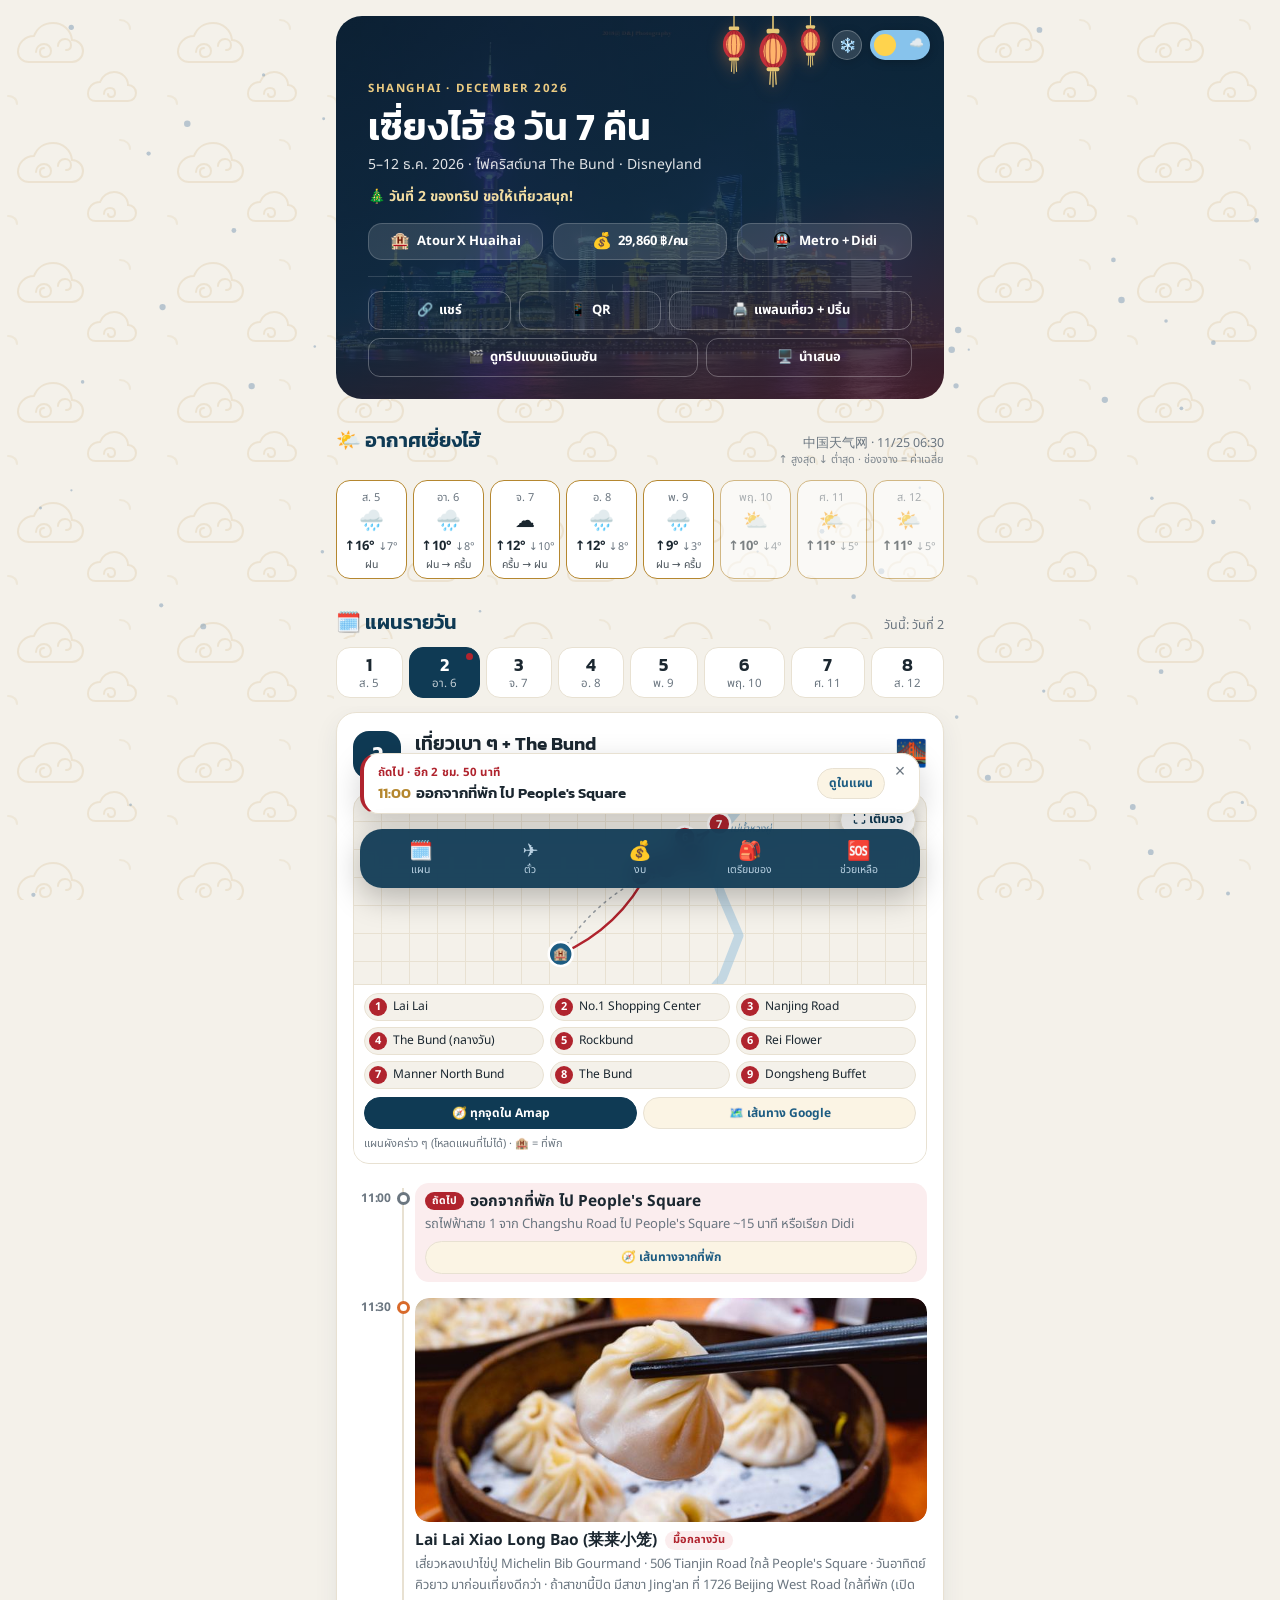
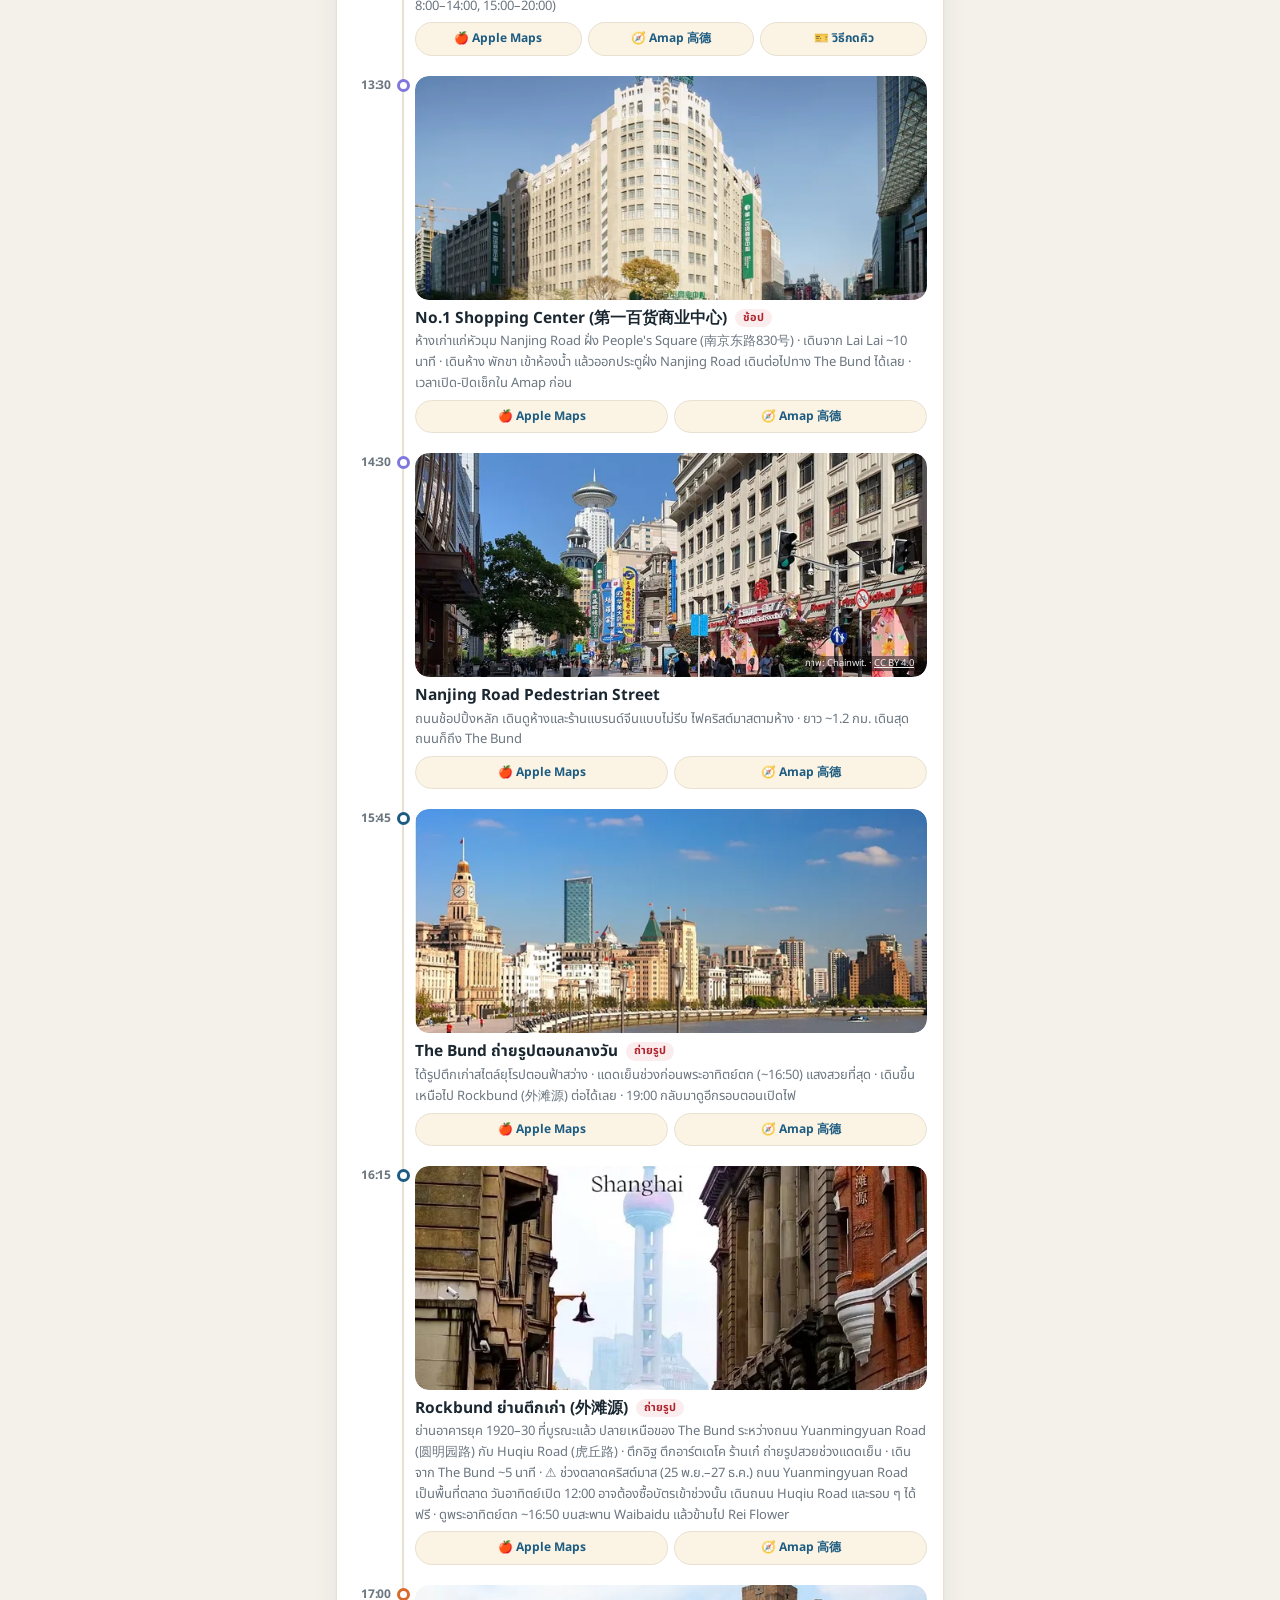
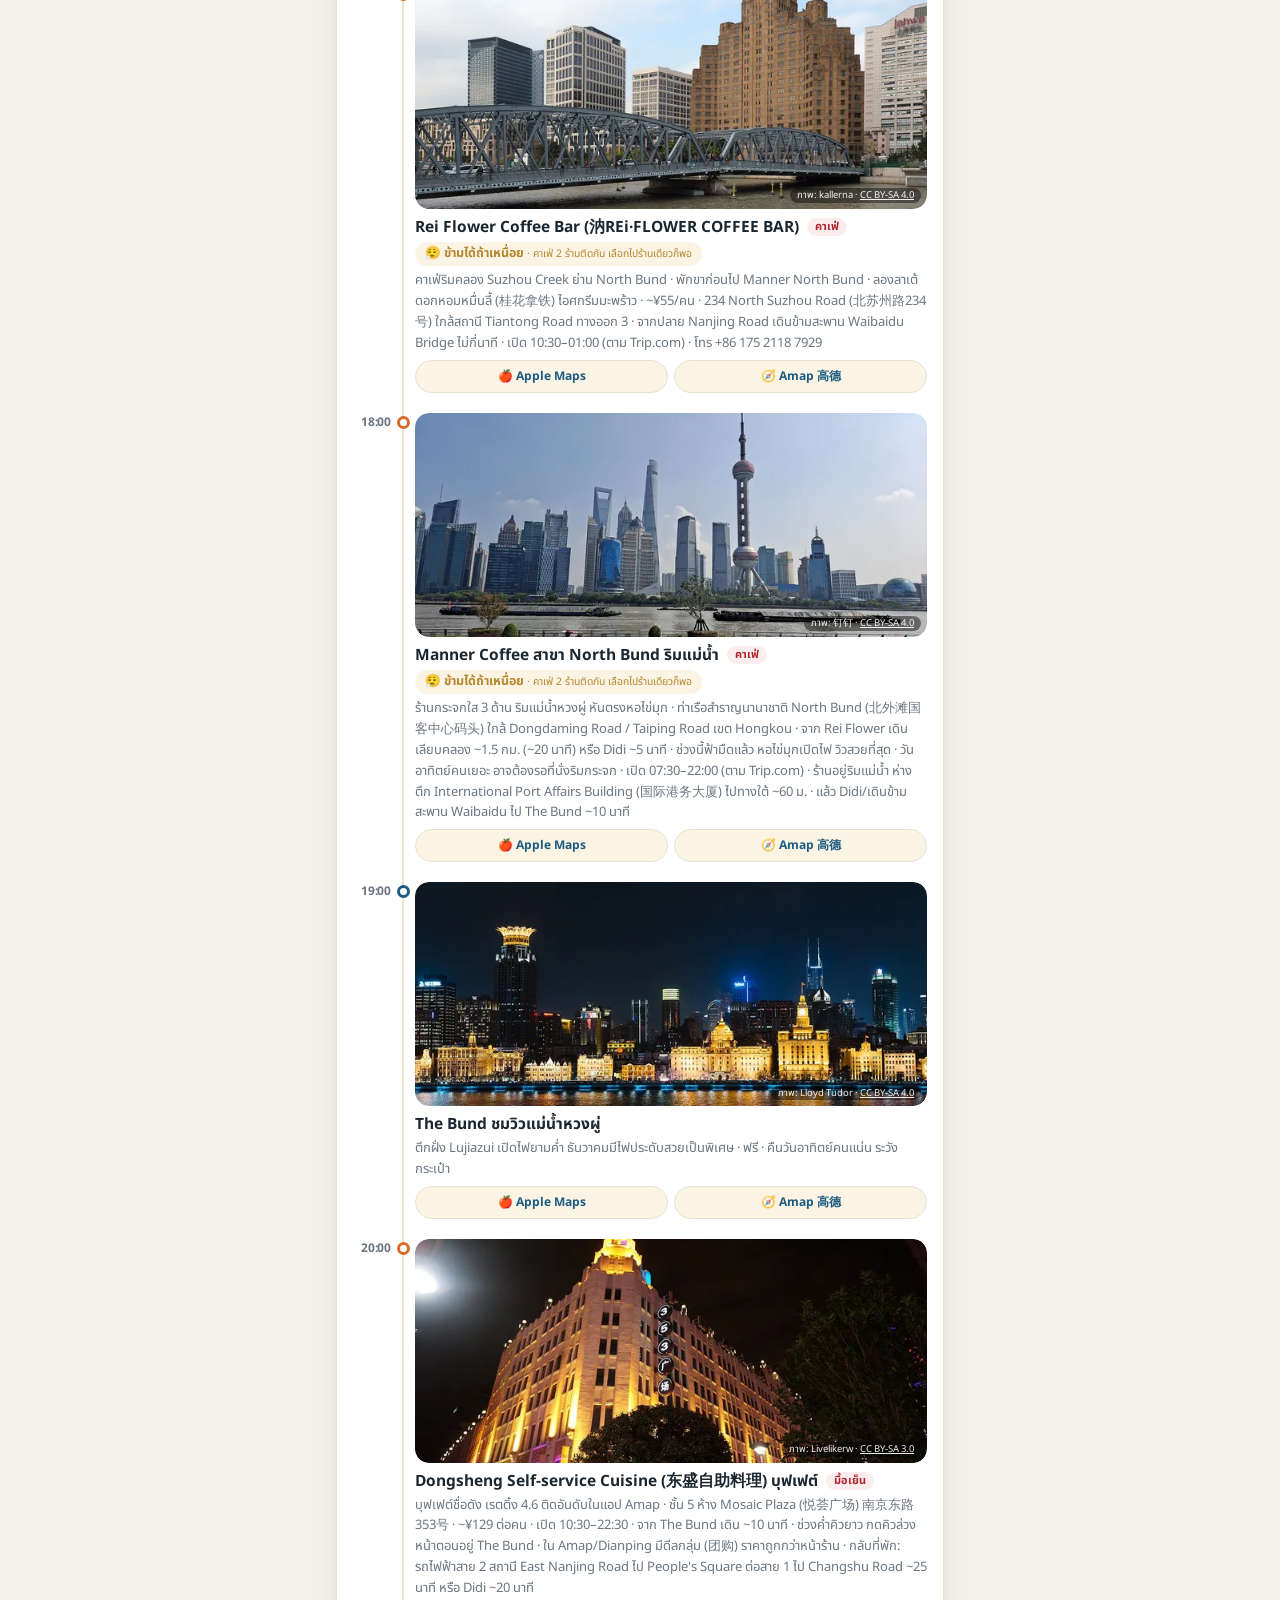
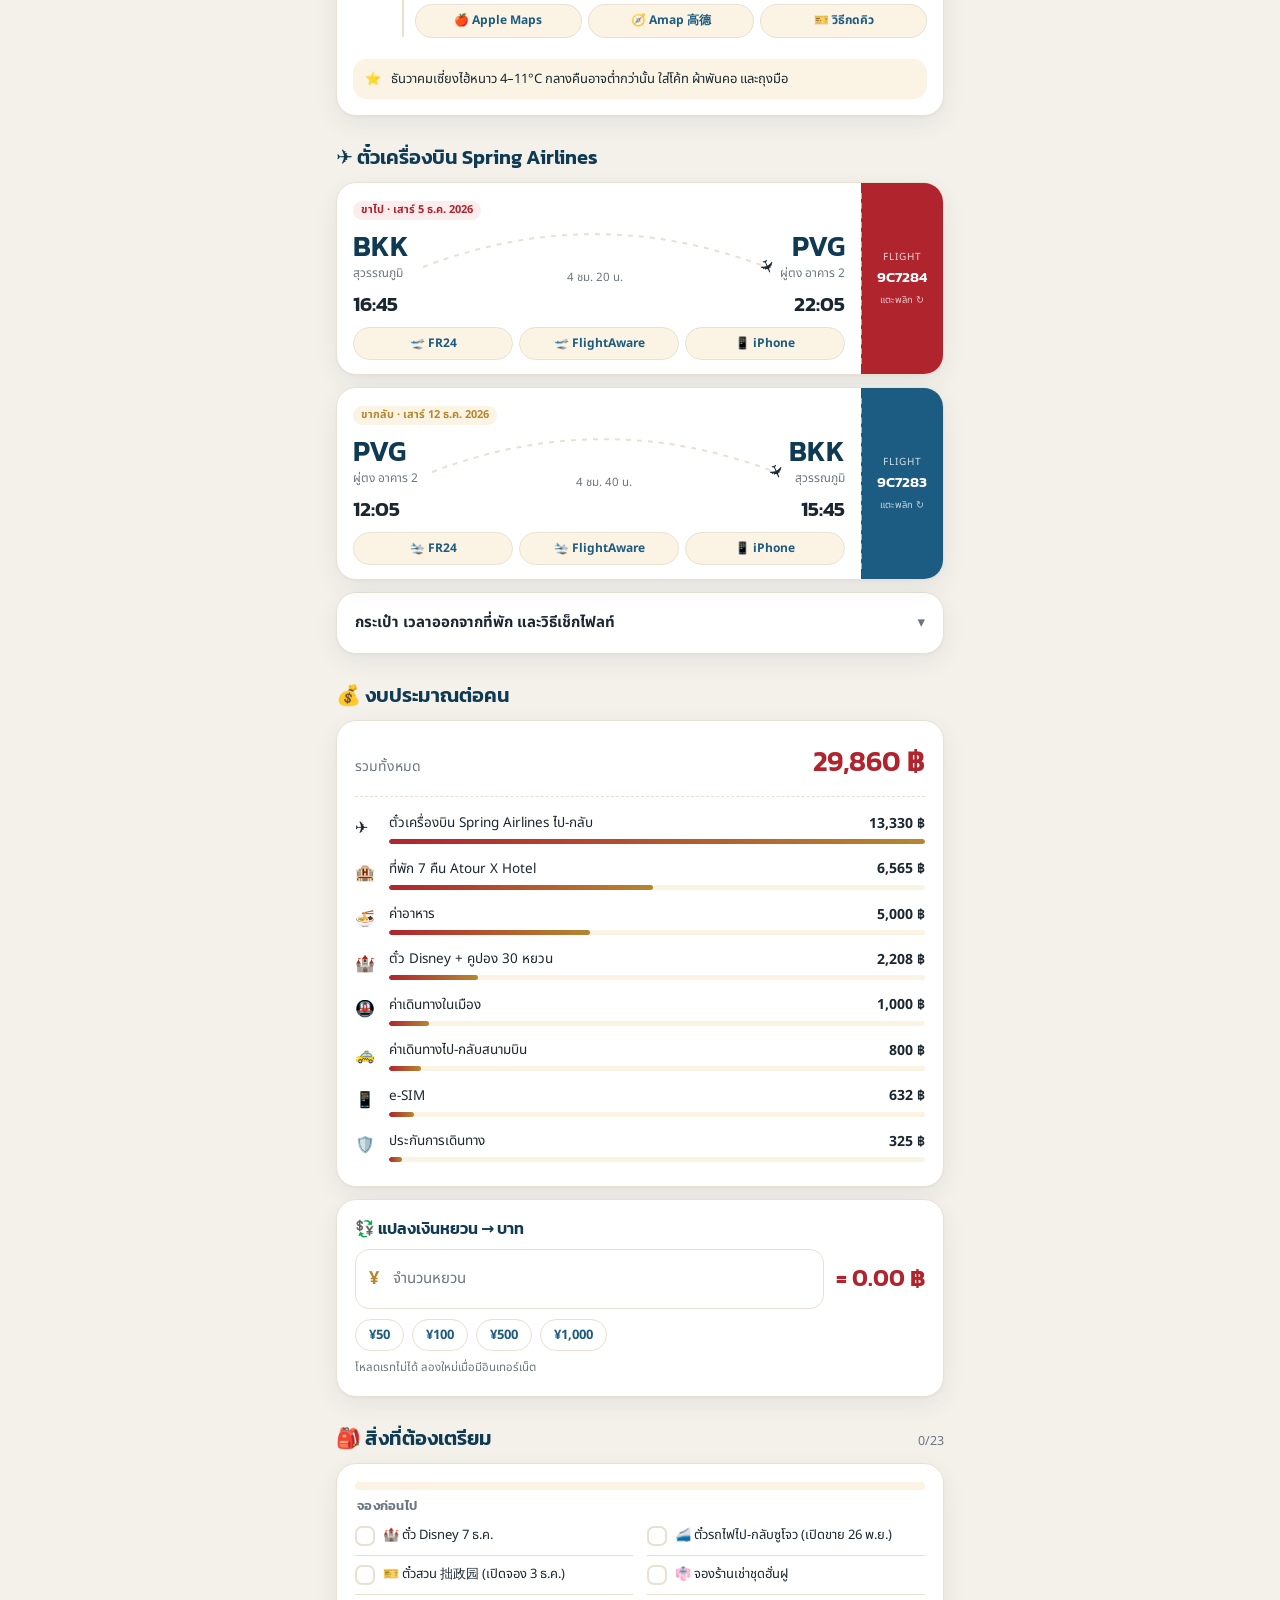
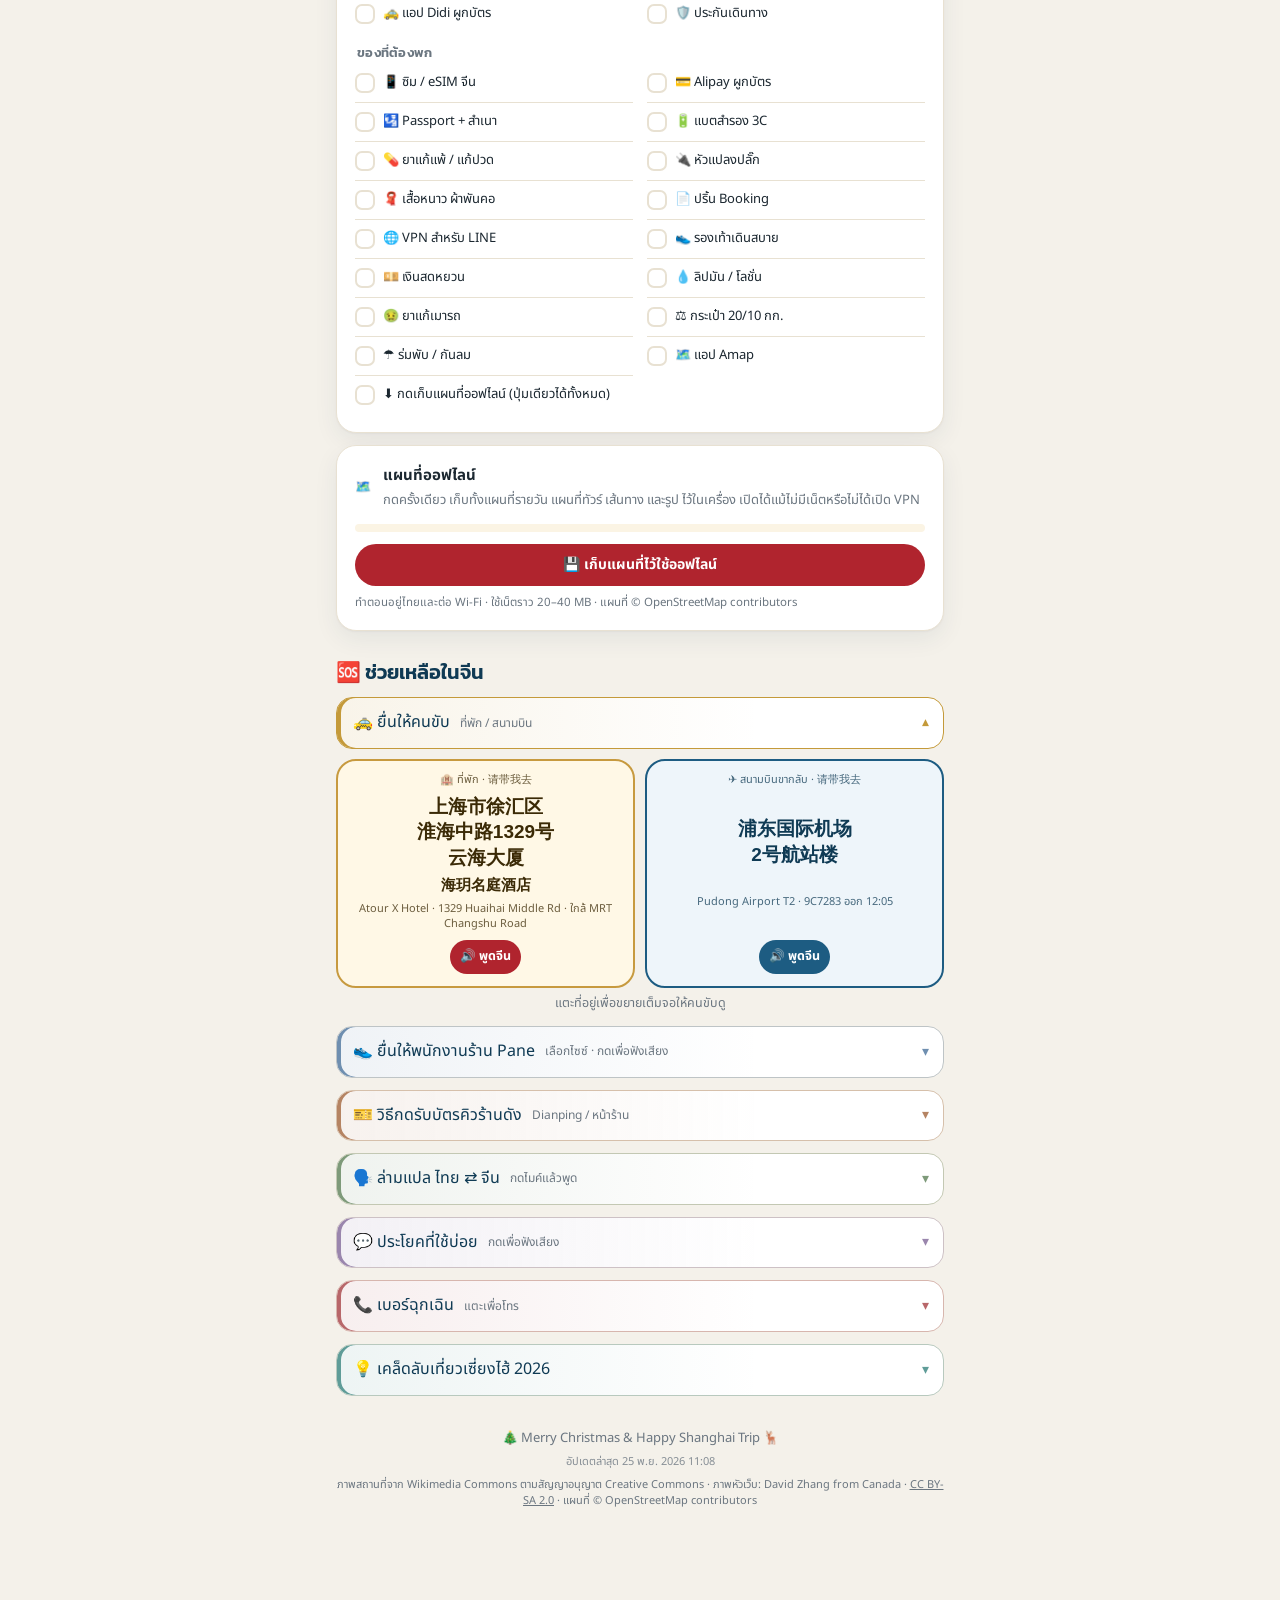
==== index.html @ 50feb4d7 "Evening 'Tomorrow' card: leave time, weather + what to wear, what to bring (also the night before th" ====
<!DOCTYPE html>
<html lang="th">
<head>
<meta charset="UTF-8">
<meta name="viewport" content="width=device-width, initial-scale=1.0, viewport-fit=cover">
<meta name="mobile-web-app-capable" content="yes">
<meta name="apple-mobile-web-app-capable" content="yes">
<meta name="apple-mobile-web-app-title" content="เซี่ยงไฮ้ 2026">
<meta name="apple-mobile-web-app-status-bar-style" content="black-translucent">
<meta name="theme-color" content="#0F3A54">
<link rel="manifest" href="manifest.json">
<link rel="apple-touch-icon" sizes="180x180" href="icon-180.png">
<link rel="icon" href="favicon.ico" sizes="48x48">
<link rel="icon" href="icon.svg" type="image/svg+xml">
<link rel="icon" href="favicon-32.png" type="image/png" sizes="32x32">
<meta name="build" content="20261125110813">
<link rel="preload" href="fonts/noto-sans-thai-thai-400-normal.woff2" as="font" type="font/woff2" crossorigin>
<link rel="stylesheet" href="vendor/leaflet/leaflet.css" media="print" onload="this.media='all'">
<link rel="preload" href="fonts/kanit-thai-600-normal.woff2" as="font" type="font/woff2" crossorigin>
<title>แผนเที่ยวเซี่ยงไฮ้ 8 วัน 7 คืน ธันวาคม 2026</title>
<script>try{var t=localStorage.getItem('hkTripTheme');if(t==='dark'||(!t&&matchMedia('(prefers-color-scheme: dark)').matches))document.documentElement.setAttribute('data-theme','dark')}catch(e){}</script>
<script>if(navigator.standalone)document.documentElement.classList.add('ios-app')</script>
<style>
  @font-face { font-family: 'Noto Sans Thai'; font-style: normal; font-weight: 400; font-display: swap; src: url(fonts/noto-sans-thai-thai-400-normal.woff2) format('woff2'); unicode-range: U+02D7,U+0303,U+0331,U+0E01-0E5B,U+200C-200D,U+25CC; }
  @font-face { font-family: 'Noto Sans Thai'; font-style: normal; font-weight: 400; font-display: swap; src: url(fonts/noto-sans-thai-latin-400-normal.woff2) format('woff2'); unicode-range: U+0000-00FF,U+0131,U+0152-0153,U+02BB-02BC,U+02C6,U+02DA,U+02DC,U+0304,U+0308,U+0329,U+2000-206F,U+20AC,U+2122,U+2191,U+2193,U+2212,U+2215,U+FEFF,U+FFFD; }
  @font-face { font-family: 'Noto Sans Thai'; font-style: normal; font-weight: 700; font-display: swap; src: url(fonts/noto-sans-thai-thai-700-normal.woff2) format('woff2'); unicode-range: U+02D7,U+0303,U+0331,U+0E01-0E5B,U+200C-200D,U+25CC; }
  @font-face { font-family: 'Noto Sans Thai'; font-style: normal; font-weight: 700; font-display: swap; src: url(fonts/noto-sans-thai-latin-700-normal.woff2) format('woff2'); unicode-range: U+0000-00FF,U+0131,U+0152-0153,U+02BB-02BC,U+02C6,U+02DA,U+02DC,U+0304,U+0308,U+0329,U+2000-206F,U+20AC,U+2122,U+2191,U+2193,U+2212,U+2215,U+FEFF,U+FFFD; }
  @font-face { font-family: 'Kanit'; font-style: normal; font-weight: 600; font-display: swap; src: url(fonts/kanit-thai-600-normal.woff2) format('woff2'); unicode-range: U+02D7,U+0303,U+0331,U+0E01-0E5B,U+200C-200D,U+25CC; }
  @font-face { font-family: 'Kanit'; font-style: normal; font-weight: 600; font-display: swap; src: url(fonts/kanit-latin-600-normal.woff2) format('woff2'); unicode-range: U+0000-00FF,U+0131,U+0152-0153,U+02BB-02BC,U+02C6,U+02DA,U+02DC,U+0304,U+0308,U+0329,U+2000-206F,U+20AC,U+2122,U+2191,U+2193,U+2212,U+2215,U+FEFF,U+FFFD; }

  :root {
    --navy: #0F3A54; --navy-2: #1D5C82; --red: #B0242E; --red-soft: #FBEDEE; --gold: #B5872F; --gold-soft: #FBF4E4;
    --bg: #F4F1EA; --card: #FFFFFF; --ink: #1B2730; --muted: #6B7680; --line: #E8E1D2;
    --head: 'Kanit', 'Noto Sans Thai', system-ui, sans-serif;
    --body: 'Noto Sans Thai', system-ui, -apple-system, 'Segoe UI', sans-serif;
    --r: 20px;
    --shadow: 0 1px 2px rgba(0,0,0,.04), 0 8px 24px rgba(15,58,84,.07);
  }
  :root[data-theme="dark"] {
    --navy: #A9CFE8; --navy-2: #8EC0E2; --red: #E26871; --red-soft: #2C1719; --gold: #E1B866; --gold-soft: #262013;
    --bg: #0D1013; --card: #161A1F; --ink: #ECEDEE; --muted: #9AA3AB; --line: #283039;
    --shadow: 0 1px 2px rgba(0,0,0,.4);
  }
  * { box-sizing: border-box; }
  html { scroll-behavior: smooth; scroll-padding-top: 12px; }
  body { margin: 0; background: var(--bg); color: var(--ink); font-family: var(--body); font-size: 15px; line-height: 1.6; -webkit-text-size-adjust: 100%; }
  h1, h2, h3 { font-family: var(--head); font-weight: 600; margin: 0; line-height: 1.3; }
  a { color: inherit; }
  .wrap { max-width: 640px; margin: 0 auto; padding: 12px 16px calc(110px + env(safe-area-inset-bottom)); }
  .card { background: var(--card); border: 1px solid var(--line); border-radius: var(--r); padding: 18px; box-shadow: var(--shadow); }
  .card + .card { margin-top: 12px; }
  .sec { margin-top: 28px; }
  .sec-h { display: flex; align-items: baseline; justify-content: space-between; gap: 10px; margin-bottom: 12px; }
  .sec-h h2 { font-size: 20px; color: var(--navy); white-space: nowrap; flex: none; }
  .sec-note { font-size: 12.5px; color: var(--muted); text-align: right; line-height: 1.4; min-width: 0; }
  .sec-note small { display: block; font-size: 11px; opacity: .85; }
  .tag { display: inline-block; vertical-align: 2px; font-family: var(--body); font-size: 11px; font-weight: 700; line-height: 1.5; padding: 1px 8px; border-radius: 999px; background: var(--red-soft); color: var(--red); margin-left: 4px; white-space: nowrap; }
  .tag.gold { background: var(--gold-soft); color: var(--gold); }
  .btn { font: inherit; font-weight: 700; font-size: 14px; border: none; border-radius: 999px; padding: 10px 18px; cursor: pointer; background: var(--red); color: #fff; }
  :root[data-theme="dark"] .btn { color: #1b0d0e; }
  .btn:active { transform: scale(.97); }
  .links { display: flex; gap: 6px; flex-wrap: wrap; margin-top: 6px; }
  .links a { font-size: 12px; font-weight: 700; text-decoration: none; color: var(--navy-2); background: var(--gold-soft); border: 1px solid var(--line); padding: 4px 10px; border-radius: 999px; }
  .links a:active { transform: scale(.96); }

  /* Hover frame on cards (red → gold, from the earlier glow-frame idea) */
  @media (hover: hover) {
    .card, .pass { transition: box-shadow .25s, border-color .25s; }
    .card:hover, .pass:hover { border-color: transparent; background: linear-gradient(var(--card), var(--card)) padding-box, linear-gradient(163deg, var(--red), var(--gold)) border-box; box-shadow: 0 0 0 1px transparent, 0 10px 30px rgba(176,36,46,.14); }
  }

  /* Background: auspicious clouds (xiangyun) pattern, drawn for this site */
  body::before { content: ""; position: fixed; inset: 0; z-index: 0; pointer-events: none; background: var(--gold); opacity: .13;
    -webkit-mask: url("data:image/svg+xml,%3Csvg%20xmlns%3D%22http%3A//www.w3.org/2000/svg%22%20width%3D%22160%22%20height%3D%22120%22%20viewBox%3D%220%200%20160%20120%22%20fill%3D%22none%22%20stroke%3D%22%23000%22%20stroke-width%3D%222%22%20stroke-linecap%3D%22round%22%3E%3Cg%20transform%3D%22translate%2814%2022%29%22%3E%3Cpath%20d%3D%22M4%2030c0-9%207-16%2016-16%203-8%2010-13%2019-13%2010%200%2018%207%2019%2017%206%200%2011%205%2011%2011s-5%2011-11%2011H15C9%2040%204%2036%204%2030z%22/%3E%3Cpath%20d%3D%22M22%2030c0-5%204-8%208-8s7%203%207%207-3%206-6%206-5-2-5-5%202-4%204-4%22/%3E%3Cpath%20d%3D%22M44%2024c0-4%203-7%207-7s6%203%206%206-2%205-5%205%22/%3E%3C/g%3E%3Cg%20transform%3D%22translate%2886%2072%29%22%3E%3Cpath%20d%3D%22M2%2022c0-7%205-12%2012-12%202-6%208-10%2014-10%208%200%2014%206%2014%2013%205%200%208%204%208%208s-3%208-8%208H10C5%2029%202%2026%202%2022z%22/%3E%3Cpath%20d%3D%22M18%2022c0-4%203-6%206-6s5%202%205%205-2%204-4%204-3-1-3-3%22/%3E%3C/g%3E%3Cpath%20d%3D%22M120%2020c6%200%2010%204%2010%209M8%2096c5%200%209%203%209%208%22%20opacity%3D%22.7%22/%3E%3C/svg%3E") 0 0 / 160px 120px repeat; mask: url("data:image/svg+xml,%3Csvg%20xmlns%3D%22http%3A//www.w3.org/2000/svg%22%20width%3D%22160%22%20height%3D%22120%22%20viewBox%3D%220%200%20160%20120%22%20fill%3D%22none%22%20stroke%3D%22%23000%22%20stroke-width%3D%222%22%20stroke-linecap%3D%22round%22%3E%3Cg%20transform%3D%22translate%2814%2022%29%22%3E%3Cpath%20d%3D%22M4%2030c0-9%207-16%2016-16%203-8%2010-13%2019-13%2010%200%2018%207%2019%2017%206%200%2011%205%2011%2011s-5%2011-11%2011H15C9%2040%204%2036%204%2030z%22/%3E%3Cpath%20d%3D%22M22%2030c0-5%204-8%208-8s7%203%207%207-3%206-6%206-5-2-5-5%202-4%204-4%22/%3E%3Cpath%20d%3D%22M44%2024c0-4%203-7%207-7s6%203%206%206-2%205-5%205%22/%3E%3C/g%3E%3Cg%20transform%3D%22translate%2886%2072%29%22%3E%3Cpath%20d%3D%22M2%2022c0-7%205-12%2012-12%202-6%208-10%2014-10%208%200%2014%206%2014%2013%205%200%208%204%208%208s-3%208-8%208H10C5%2029%202%2026%202%2022z%22/%3E%3Cpath%20d%3D%22M18%2022c0-4%203-6%206-6s5%202%205%205-2%204-4%204-3-1-3-3%22/%3E%3C/g%3E%3Cpath%20d%3D%22M120%2020c6%200%2010%204%2010%209M8%2096c5%200%209%203%209%208%22%20opacity%3D%22.7%22/%3E%3C/svg%3E") 0 0 / 160px 120px repeat; }
  :root[data-theme="dark"] body::before { opacity: .07; }

  /* Snow */
  #snow { position: fixed; inset: 0; width: 100%; height: 100%; pointer-events: none; z-index: 0; }
  .wrap { position: relative; z-index: 1; }
  .snow-btn { position: absolute; top: 14px; right: 82px; z-index: 30; width: 30px; height: 30px; border-radius: 50%; border: 1px solid rgba(255,255,255,.25); background: rgba(255,255,255,.14); font-size: 14px; line-height: 1; cursor: pointer; box-shadow: 0 2px 10px rgba(0,0,0,.15); padding: 0; transition: opacity .2s; }
  .snow-btn[aria-pressed="false"] { opacity: .5; filter: grayscale(1); }

  /* Theme switch */
  .theme-toggle-btn { position: absolute; top: 14px; right: 14px; z-index: 30; width: 60px; height: 30px; border-radius: 40px; border: none; padding: 0; overflow: hidden; cursor: pointer; background: #87c3ec; box-shadow: 0 2px 10px rgba(0,0,0,.2); transition: background .4s; }
  .theme-toggle-btn .tt-knob { position: absolute; top: 4px; left: 4px; width: 22px; height: 22px; border-radius: 50%; background: #ffd34d; transition: all .4s cubic-bezier(.5,1.6,.4,1); }
  .theme-toggle-btn .tt-cloud { position: absolute; right: 6px; top: 7px; font-size: 12px; line-height: 1; transition: opacity .3s; }
  .theme-toggle-btn .tt-stars { position: absolute; left: 8px; top: 6px; font-size: 8px; color: #fff; letter-spacing: 3px; line-height: 1; opacity: 0; transition: opacity .3s; }
  .theme-toggle-btn.on { background: #1b2440; }
  .theme-toggle-btn.on .tt-knob { left: 34px; background: #e8e8f0; box-shadow: inset -5px -3px 0 #c8c8d6; }
  .theme-toggle-btn.on .tt-cloud { opacity: 0; }
  .theme-toggle-btn.on .tt-stars { opacity: 1; }

  /* Hero */
  .hero { position: relative; overflow: hidden; color: #fff; border-radius: 26px; padding: 30px 20px 18px; margin-top: 4px;
    background: linear-gradient(165deg, rgba(10,38,58,.78) 0%, rgba(12,44,66,.86) 55%, rgba(110,24,32,.9) 130%), url(img/hd/hero-1920.webp) center 72% / cover; }
  @media (max-width: 700px) { .hero { background-image: linear-gradient(165deg, rgba(10,38,58,.78) 0%, rgba(12,44,66,.86) 55%, rgba(110,24,32,.9) 130%), url(img/hd/hero-960.webp); } }
  .hero .eyebrow { font-size: 11.5px; letter-spacing: 1.6px; color: #EBCB82; font-weight: 700; }
  .hero h1 { font-size: 31px; margin: 4px 0 2px; }
  .hero .sub { margin: 0; opacity: .88; font-size: 14px; }
  /* Flip-board countdown */
  .cd { display: grid; grid-template-columns: repeat(4, 1fr); gap: 8px; margin-top: 18px; }
  .cd .unit { text-align: center; }
  .cd .digits { display: flex; gap: 3px; justify-content: center; }
  .cd .unit > span { display: block; font-size: 11px; opacity: .78; margin-top: 5px; }
  .fc { position: relative; width: 30px; height: 44px; perspective: 220px; font-family: var(--head); font-weight: 600; font-size: 28px; line-height: 44px; text-align: center; color: #fff; font-variant-numeric: tabular-nums; border-radius: 7px; box-shadow: 0 3px 8px rgba(0,0,0,.28); }
  .fc i { position: absolute; inset: 0; font-style: normal; border-radius: 7px; backface-visibility: hidden; -webkit-backface-visibility: hidden; transform-origin: 50% 50%; }
  .fc .t, .fc .ft { clip-path: inset(0 0 50% 0); background: linear-gradient(#35566F, #2C4B62); }
  .fc .b, .fc .fb { clip-path: inset(50% 0 0 0); background: linear-gradient(#26435A, #213C51); }
  .fc .ft, .fc .fb { visibility: hidden; will-change: transform, filter; }
  .fc.go .ft { visibility: visible; animation: fcTop .3s cubic-bezier(.55,.05,.75,.3) forwards; }
  .fc.go .fb { visibility: visible; animation: fcBot .34s cubic-bezier(.2,.75,.3,1.04) .28s both; }
  .fc::after { content: ""; position: absolute; left: 0; right: 0; top: 50%; height: 1px; background: rgba(0,0,0,.4); z-index: 3; }
  .fc .ft { z-index: 2; }
  .fc .fb { z-index: 2; }
  @keyframes fcTop { from { transform: rotateX(0); filter: brightness(1); } to { transform: rotateX(-90deg); filter: brightness(.6); } }
  @keyframes fcBot { from { transform: rotateX(90deg); filter: brightness(1.35); } to { transform: rotateX(0); filter: brightness(1); } }
  @media (min-width: 400px) { .fc { width: 34px; height: 48px; line-height: 48px; font-size: 30px; } }
  .cd-msg { margin: 10px 0 0; font-size: 14px; font-weight: 700; color: #F3DDA2; min-height: 0; }
  .cd-msg:empty { display: none; }
  .chips { display: flex; gap: 6px; flex-wrap: wrap; margin-top: 14px; }
  .chip { font-size: 12.5px; background: rgba(255,255,255,.12); border: 1px solid rgba(255,255,255,.18); padding: 4px 11px; border-radius: 999px; }
  .hero-actions { display: grid; grid-template-columns: repeat(3, 1fr); gap: 8px; margin-top: 16px; padding-top: 14px; border-top: 1px solid rgba(255,255,255,.14); }
  .hbtn { font: inherit; font-size: 13px; font-weight: 700; color: #fff; background: transparent; border: 1px solid rgba(255,255,255,.28); border-radius: 12px; padding: 8px 4px; cursor: pointer; display: flex; gap: 6px; align-items: center; justify-content: center; }
  .hbtn:active { background: rgba(255,255,255,.15); }

  /* Weather */
  .wx { display: grid; grid-auto-flow: column; grid-auto-columns: minmax(64px, 1fr); gap: 6px; overflow-x: auto; scrollbar-width: none; padding-bottom: 2px; }
  .wx::-webkit-scrollbar { display: none; }
  .wx > div { background: var(--card); border: 1px solid var(--line); border-radius: 14px; text-align: center; padding: 8px 2px 6px; }
  .wx .d { font-size: 11px; color: var(--muted); }
  .wx .i { font-size: 20px; line-height: 1.5; }
  .wx .t { font-size: 13px; font-weight: 700; }
  .wx .t small { color: var(--muted); font-weight: 400; }
  .wx > div.trip { border-color: var(--gold); }

  /* Day tabs + timeline */
  .dtabs { position: sticky; top: 0; z-index: 15; display: flex; gap: 6px; overflow-x: auto; scrollbar-width: none; padding: 8px 2px; margin: -8px -2px 6px; background: var(--bg); }
  .dtabs::-webkit-scrollbar { display: none; }
  .dtab { flex: 1 0 auto; min-width: 54px; font: inherit; font-size: 11.5px; line-height: 1.25; color: var(--muted); background: var(--card); border: 1px solid var(--line); border-radius: 14px; padding: 6px 8px; cursor: pointer; position: relative; }
  .dtab b { display: block; font-family: var(--head); font-weight: 600; font-size: 18px; color: var(--ink); }
  .dtab.active { background: var(--navy); border-color: var(--navy); color: rgba(255,255,255,.75); }
  .dtab.active b { color: #fff; }
  :root[data-theme="dark"] .dtab.active { background: #1D5C82; border-color: #1D5C82; }
  .dtab.today::after { content: ""; position: absolute; top: 5px; right: 6px; width: 7px; height: 7px; border-radius: 50%; background: var(--red); }
  .days { padding: 18px 16px 16px; }
  .day { display: none; }
  .day.active { display: block; animation: fadeUp .25s ease; }
  @keyframes fadeUp { from { opacity: 0; transform: translateY(6px); } to { opacity: 1; transform: none; } }
  .dayhead { display: flex; gap: 14px; align-items: center; }
  .dayhead .num { width: 48px; height: 48px; flex: none; border-radius: 16px; background: var(--navy); color: #fff; display: grid; place-items: center; font-family: var(--head); font-size: 22px; font-weight: 600; }
  :root[data-theme="dark"] .dayhead .num { background: #1D5C82; }
  .dh-txt { flex: 1; min-width: 0; }
  .dh-txt h3 { font-size: 19px; }
  .dh-txt p { margin: 0; font-size: 13px; color: var(--muted); }
  .dicon { font-size: 26px; }
  .tl { list-style: none; margin: 14px 0 0; padding: 0; position: relative; }
  .tl::before { content: ""; position: absolute; left: 49px; top: 10px; bottom: 10px; width: 2px; background: var(--line); }
  .ev { display: grid; grid-template-columns: 38px 16px minmax(0, 1fr); gap: 4px; padding: 9px 0; }
  .ev time { font-size: 12px; letter-spacing: -.2px; font-weight: 700; color: var(--muted); text-align: right; padding-top: 2px; font-variant-numeric: tabular-nums; }
  .ev .dot { width: 13px; height: 13px; border-radius: 50%; background: var(--card); border: 3px solid var(--dot); margin: 5px auto 0; position: relative; z-index: 1; }
  .evb h3 { font-family: var(--body); font-size: 15.5px; font-weight: 700; line-height: 1.4; }
  .evb p { margin: 2px 0 0; font-size: 13px; color: var(--muted); }
  .evb p a { color: var(--navy-2); font-weight: 700; }
  .thumb { width: 100%; aspect-ratio: 16 / 7; object-fit: cover; border-radius: 14px; display: block; margin: 2px 0 8px; background: var(--line); cursor: zoom-in; }
  .ph { margin: 2px 0 8px; position: relative; }
  .ph .thumb { margin: 0; }
  .credit { position: absolute; right: 6px; bottom: 6px; font-size: 9.5px; line-height: 1.3; color: rgba(255,255,255,.92); background: rgba(0,0,0,.45); padding: 1px 7px; border-radius: 999px; max-width: calc(100% - 12px); white-space: nowrap; overflow: hidden; text-overflow: ellipsis; }
  .credit a { color: inherit; }
  .foot small { display: block; font-size: 11px; margin-top: 6px; line-height: 1.5; }
  .foot small a { color: inherit; }
  .ev.next .evb { background: var(--red-soft); border-radius: 14px; padding: 8px 10px; margin: -4px 0; }
  .ev.next h3::before { content: "ถัดไป"; font-size: 10.5px; font-weight: 700; color: #fff; background: var(--red); border-radius: 999px; padding: 1px 7px; margin-right: 6px; vertical-align: 2px; }
  :root[data-theme="dark"] .ev.next h3::before { color: #1b0d0e; }
  .ev.past { opacity: .55; }
  .note { display: flex; gap: 10px; background: var(--gold-soft); border-radius: 14px; padding: 10px 12px; font-size: 13px; margin-top: 12px; }

  /* Day map (schematic) */
  .dmap { margin: 14px 0 0; border: 1px solid var(--line); border-radius: 16px; overflow: hidden; background: var(--bg); }
  .msvg { display: block; width: 100%; height: 190px; background-image: linear-gradient(var(--line) 1px, transparent 1px), linear-gradient(90deg, var(--line) 1px, transparent 1px); background-size: 28px 28px; background-position: -1px -1px; opacity: 1; }
  :root[data-theme="dark"] .msvg { background-image: linear-gradient(rgba(255,255,255,.04) 1px, transparent 1px), linear-gradient(90deg, rgba(255,255,255,.04) 1px, transparent 1px); }
  .msvg .river { fill: none; stroke: #9CC3DD; stroke-width: 9; stroke-linecap: round; stroke-linejoin: round; opacity: .55; }
  :root[data-theme="dark"] .msvg .river { stroke: #1F4A66; opacity: .9; }
  .msvg .rlabel { font-size: 10px; fill: #5D8CAD; font-style: italic; }
  .msvg .path { fill: none; stroke: var(--red); stroke-width: 2.5; stroke-linecap: round; stroke-linejoin: round; stroke-dasharray: 6 5; }
  .msvg .path.back { stroke: var(--muted); stroke-width: 1.5; stroke-dasharray: 2 5; opacity: .7; }
  .msvg .draw { animation: mdraw 1.4s cubic-bezier(.4,0,.2,1) both; }
  @keyframes mdraw { from { stroke-dashoffset: var(--len); } to { stroke-dashoffset: 0; } }
  .msvg .pin circle { fill: var(--red); stroke: var(--card); stroke-width: 2.5; }
  .msvg .pin text { fill: #fff; font: 700 11px var(--body); text-anchor: middle; dominant-baseline: central; }
  :root[data-theme="dark"] .msvg .pin text { fill: #1b0d0e; }
  .msvg .pin { cursor: pointer; transform-box: fill-box; transform-origin: center; animation: mpop .4s cubic-bezier(.3,1.6,.5,1) both; }
  @keyframes mpop { from { transform: scale(0); } }
  .msvg .home circle { fill: var(--navy-2); }
  .msvg .home text { font-size: 12px; }
  .dmap { position: relative; }
  .mfs { position: absolute; top: 10px; right: 10px; z-index: 500; font: inherit; font-size: 12.5px; font-weight: 700; color: var(--navy); background: var(--card); border: 1px solid var(--line); border-radius: 999px; padding: 5px 12px; box-shadow: 0 2px 8px rgba(0,0,0,.15); cursor: pointer; }
  .mfs .mfs-c { display: none; }
  .dmap.fs { position: fixed; inset: 0; z-index: 1003; margin: 0; border: none; border-radius: 0; display: flex; flex-direction: column; animation: trIn .25s ease; }
  .dmap.fs .mfs { top: calc(10px + env(safe-area-inset-top)); font-size: 14px; padding: 8px 14px; }
  .dmap.fs .mfs .mfs-o { display: none; } .dmap.fs .mfs .mfs-c { display: inline; }
  .dmap.fs .lmap, .dmap.fs .msvg { flex: 1; height: auto !important; min-height: 0; }
  .dmap.fs .leaflet-top { top: env(safe-area-inset-top); }
  .dmap.fs figcaption { padding-bottom: calc(10px + env(safe-area-inset-bottom)); }
  html.mfs-open, html.mfs-open body { overflow: hidden; }
  html.mfs-open .bnav { display: none; }
  .dmap figcaption { padding: 8px 10px 10px; border-top: 1px solid var(--line); background: var(--card); }
  .mlegs { display: flex; flex-wrap: wrap; gap: 6px; }
  .mleg { font: inherit; font-size: 12px; color: var(--ink); background: var(--bg); border: 1px solid var(--line); border-radius: 999px; padding: 2px 10px 2px 3px; cursor: pointer; display: inline-flex; align-items: center; gap: 6px; }
  .mleg b { width: 18px; height: 18px; border-radius: 50%; background: var(--red); color: #fff; font-size: 11px; display: grid; place-items: center; }
  :root[data-theme="dark"] .mleg b { color: #1b0d0e; }
  .mall { display: flex; flex-wrap: wrap; gap: 6px; margin-top: 8px; }
  .mall a { font-size: 12px; font-weight: 700; text-decoration: none; border-radius: 999px; padding: 4px 11px; border: 1px solid var(--line); line-height: 1.5; }
  .mall-a { background: var(--navy); color: #fff; border-color: var(--navy) !important; }
  :root[data-theme="dark"] .mall-a { color: #0D1013; }
  .mall-g { background: var(--gold-soft); color: var(--navy-2); }
  .mall a:active { transform: scale(.96); }
  .dmap small { display: block; font-size: 11px; color: var(--muted); margin-top: 6px; }
  .ev.flash .evb { animation: flash 1.4s ease; border-radius: 14px; }
  @keyframes flash { 0%, 40% { background: var(--gold-soft); box-shadow: 0 0 0 6px var(--gold-soft); } 100% { background: transparent; box-shadow: 0 0 0 6px transparent; } }

  /* Real map (Leaflet + OpenStreetMap); the schematic svg stays as fallback */
  .dmap .leaflet-tile-pane { filter: saturate(.7) sepia(.1) brightness(1.03); }
  :root[data-theme="dark"] .dmap .leaflet-tile-pane { filter: invert(1) hue-rotate(180deg) brightness(.9) contrast(.85) saturate(.55); }
  .dmap .lmap { height: 220px; display: none; background: var(--bg); z-index: 0; }
  .dmap.real .lmap { display: block; }
  .dmap.real .msvg { display: none; }
  .dmap .leaflet-container { font: 12px var(--body); background: var(--bg); }
  .dmap .leaflet-control-attribution { font-size: 9.5px; background: rgba(255,255,255,.75); }
  :root[data-theme="dark"] .dmap .leaflet-control-attribution { background: rgba(0,0,0,.55); color: #aaa; }
  :root[data-theme="dark"] .dmap .leaflet-control-attribution a { color: #ccc; }
  .dmap .leaflet-control-zoom a { color: var(--ink); background: var(--card); border-color: var(--line); }
  .lpin { width: 24px; height: 24px; border-radius: 50%; background: var(--red); color: #fff; border: 2.5px solid #fff; box-shadow: 0 2px 6px rgba(0,0,0,.3); display: grid; place-items: center; font: 700 11px var(--body); animation: mpop .45s cubic-bezier(.3,1.6,.5,1) both; cursor: pointer; }
  .lpin.home { background: var(--navy-2); font-size: 12px; width: 28px; height: 28px; }
  :root[data-theme="dark"] .lpin { color: #1b0d0e; border-color: #161A1F; }
  .lroute { stroke: var(--red); stroke-width: 3; fill: none; stroke-linecap: round; stroke-linejoin: round; }
  .lroute.dash { stroke-dasharray: 7 6; }
  .lroute.back { stroke: var(--muted); stroke-width: 2; stroke-dasharray: 2 6; opacity: .8; }

  /* Offline maps card */
  .offmap { margin-top: 12px; }
  .om-h { display: flex; gap: 12px; align-items: center; }
  .om-i { font-size: 26px; }
  .om-h b { display: block; font-size: 15px; }
  .om-h span { font-size: 13px; color: var(--muted); }
  .om-bar { height: 8px; background: var(--gold-soft); border-radius: 9px; overflow: hidden; margin: 12px 0; }
  .om-bar i { display: block; height: 100%; width: 0; background: linear-gradient(90deg, var(--navy-2), var(--gold)); border-radius: 9px; transition: width .3s; }
  .offmap .btn { width: 100%; }
  .offmap .btn[disabled] { opacity: .7; }
  .offmap.done .btn { background: var(--card); color: var(--navy-2); border: 1px solid var(--line); }
  .om-note { display: block; font-size: 11.5px; color: var(--muted); margin-top: 8px; }

  /* Install card */
  .install { position: relative; margin-top: 16px; }
  .ins-x { position: absolute; top: 6px; right: 10px; border: none; background: none; font-size: 24px; color: var(--muted); cursor: pointer; line-height: 1; }
  .ins-h { display: flex; gap: 12px; align-items: center; padding-right: 20px; }
  .ins-h img { border-radius: 11px; flex: none; }
  .ins-h b { display: block; font-size: 15px; }
  .ins-h span { font-size: 13px; color: var(--muted); }
  .install ol { margin: 12px 0 0; padding-left: 20px; font-size: 13.5px; display: grid; gap: 4px; }
  .kbd { display: inline-grid; place-items: center; width: 24px; height: 22px; border: 1px solid var(--line); border-radius: 6px; vertical-align: -5px; color: #0A84FF; background: var(--bg); }
  .install .btn { margin-top: 12px; }

  /* Scroll reveal (only when JS adds .rv to <html>) */
  .rv .reveal { opacity: 0; transform: translateY(22px); transition: opacity .6s ease, transform .6s cubic-bezier(.2,.8,.2,1); transition-delay: var(--rd, 0s); }
  .rv .reveal.in { opacity: 1; transform: none; }

  /* Boarding pass */
  .pass { display: flex; background: var(--card); border: 1px solid var(--line); border-radius: var(--r); overflow: hidden; margin-bottom: 12px; box-shadow: var(--shadow); }
  .pm { flex: 1; min-width: 0; padding: 16px 16px 14px; }
  .stub { width: 82px; flex: none; background: var(--red); color: #fff; display: flex; flex-direction: column; align-items: center; justify-content: center; position: relative; }
  .pass.back .stub { background: #1D5C82; }
  :root[data-theme="dark"] .stub { background: #8F1E26; }
  :root[data-theme="dark"] .pass.back .stub { background: #17496A; }
  .stub::before { content: ""; position: absolute; left: -1px; top: 10px; bottom: 10px; border-left: 2px dashed rgba(255,255,255,.55); }
  .stub small { font-size: 10px; opacity: .8; letter-spacing: 1px; }
  .stub b { font-family: var(--head); font-size: 15px; font-weight: 600; }
  .pass .tag { margin-left: 0; }
  .route { display: flex; align-items: center; justify-content: space-between; gap: 8px; margin: 8px 0 2px; }
  .route .ap b { font-family: var(--head); font-weight: 600; font-size: 28px; line-height: 1.05; display: block; color: var(--navy); }
  .route .ap span { font-size: 12px; color: var(--muted); }
  .route .ap.r { text-align: right; }
  /* Plane flying along the route */
  .route .mid { flex: 1; min-width: 60px; position: relative; height: 54px; align-self: stretch; }
  .route .mid svg { position: absolute; inset: 0; width: 100%; height: 100%; overflow: visible; }
  .route .mid path { fill: none; stroke: var(--line); stroke-width: 2; stroke-dasharray: 5 6; }
  .route .mid .dur { position: absolute; left: 0; right: 0; bottom: -2px; text-align: center; font-size: 11.5px; color: var(--muted); white-space: nowrap; }
  .route .plane { position: absolute; left: 0; top: 0; font-size: 18px; line-height: 1; offset-rotate: auto 45deg; offset-distance: 0%; transition: offset-distance 2.4s cubic-bezier(.5,0,.3,1); }
  .route .mid.landed .plane { offset-distance: 100%; }
  .times { display: flex; justify-content: space-between; font-family: var(--head); font-weight: 600; font-size: 21px; }
  details.more summary, details.tip summary { cursor: pointer; font-weight: 700; list-style: none; display: flex; align-items: center; gap: 8px; }
  details summary::-webkit-details-marker { display: none; }
  details.more summary::after, details.tip summary::after { content: "▾"; margin-left: auto; color: var(--muted); transition: transform .2s; }
  details[open].more summary::after, details[open].tip summary::after { transform: rotate(180deg); }
  .facts { list-style: none; padding: 0; margin: 12px 0 0; display: grid; gap: 10px; font-size: 13.5px; }
  .facts b { display: block; }
  .facts b.mono { display: inline; font-family: ui-monospace, Menlo, monospace; }

  /* Budget */
  .btotal { display: flex; justify-content: space-between; align-items: baseline; padding-bottom: 12px; border-bottom: 1px dashed var(--line); }
  .btotal span { color: var(--muted); font-size: 14px; }
  .btotal b { font-family: var(--head); font-weight: 600; font-size: 28px; color: var(--red); }
  .blist { list-style: none; margin: 8px 0 0; padding: 0; }
  .blist li { display: grid; grid-template-columns: 26px minmax(0, 1fr) auto; column-gap: 8px; align-items: center; padding: 8px 0 6px; }
  .bi { font-size: 16px; grid-row: span 2; }
  .bl { font-size: 13.5px; }
  .ba { font-weight: 700; font-size: 14px; font-variant-numeric: tabular-nums; }
  .bbar { grid-column: 2 / 4; height: 5px; background: var(--gold-soft); border-radius: 9px; overflow: hidden; margin-top: 4px; }
  .bbar i { display: block; height: 100%; background: linear-gradient(90deg, var(--red), var(--gold)); border-radius: 9px; }
  .fx h3 { font-size: 16px; color: var(--navy); margin-bottom: 10px; }
  .fx-row { display: flex; gap: 12px; align-items: center; flex-wrap: wrap; }
  .fl-field { position: relative; flex: 1; min-width: 180px; }
  .fl-yen { position: absolute; left: 14px; top: 50%; transform: translateY(-50%); font-weight: 700; color: var(--gold); font-size: 18px; pointer-events: none; }
  .currency-input { width: 100%; font: inherit; font-size: 18px; color: var(--ink); background: var(--card); padding: 22px 14px 7px 38px; border: 1.5px solid var(--line); border-radius: 14px; outline: none; transition: border-color .2s, box-shadow .2s; }
  .currency-input:focus { border-color: var(--gold); box-shadow: 0 0 0 4px rgba(199,154,63,.18); }
  .fl-field label { position: absolute; left: 38px; top: 50%; transform: translateY(-50%); color: var(--muted); font-size: 15px; pointer-events: none; transition: all .2s; }
  .currency-input:focus + label, .currency-input:not(:placeholder-shown) + label { top: 13px; font-size: 11.5px; color: var(--gold); font-weight: 700; }
  .currency-result { font-family: var(--head); font-weight: 600; font-size: 24px; color: var(--red); white-space: nowrap; }
  .cny-chips { display: flex; gap: 8px; margin-top: 10px; flex-wrap: wrap; }
  .cny-chip { font: inherit; font-size: 13px; font-weight: 700; border: 1px solid var(--line); background: var(--card); color: var(--navy-2); padding: 5px 13px; border-radius: 999px; cursor: pointer; }
  .cny-chip:active { background: var(--gold-soft); border-color: var(--gold); }
  .currency-meta { font-size: 11.5px; color: var(--muted); margin-top: 8px; }

  /* Packing */
  .pack-bar { height: 8px; background: var(--gold-soft); border-radius: 9px; overflow: hidden; margin-bottom: 8px; }
  .pack-bar i { display: block; height: 100%; width: 0; background: linear-gradient(90deg, var(--red), var(--gold)); border-radius: 9px; transition: width .45s cubic-bezier(.3,1.4,.5,1); }
  .pack { list-style: none; margin: 0; padding: 0; }
  .pack-h { margin: 12px 2px 2px; font-size: 13px; font-weight: 700; color: var(--muted, #8a7f6e); letter-spacing: .02em; }
  .pack-h:first-of-type { margin-top: 4px; }
  .packing-item label { display: flex; align-items: center; gap: 12px; padding: 9px 2px; cursor: pointer; border-bottom: 1px solid var(--line); font-size: 14px; }
  .packing-item:last-child label { border-bottom: none; }
  .packing-item input { position: absolute; opacity: 0; width: 1px; height: 1px; pointer-events: none; }
  .pack-box { width: 22px; height: 22px; flex: none; border: 2px solid var(--line); border-radius: 7px; display: grid; place-items: center; background: var(--card); transition: all .25s; }
  .pack-box svg { width: 13px; height: 13px; stroke: #fff; stroke-width: 3; fill: none; stroke-linecap: round; stroke-linejoin: round; stroke-dasharray: 20; stroke-dashoffset: 20; transition: stroke-dashoffset .3s .1s; }
  .packing-item input:checked + .pack-box { background: var(--red); border-color: var(--red); }
  .packing-item input:checked + .pack-box svg { stroke-dashoffset: 0; }
  .packing-item input:focus-visible + .pack-box { box-shadow: 0 0 0 3px rgba(199,154,63,.45); }
  .packing-txt { position: relative; transition: color .3s; }
  .packing-txt::after { content: ""; position: absolute; left: 0; top: 52%; height: 1.5px; width: 0; background: var(--muted); transition: width .3s; }
  .packing-item.checked .packing-txt { color: var(--muted); }
  .packing-item.checked .packing-txt::after { width: 100%; }

  /* Help */
  .taxi { background: #FFF8E6; border: 2px solid #C79A3F; border-radius: var(--r); padding: 18px 16px; text-align: center; color: #3B2A06; margin-bottom: 12px; }
  .taxi.alt { background: #EEF5FA; border-color: #1D5C82; color: #0F3A54; }
  .tx-en { font-size: 12.5px; opacity: .75; }
  .tx-zh { font-size: 30px; font-weight: 700; line-height: 1.35; margin: 8px 0; font-family: 'PingFang SC', 'Hiragino Sans GB', 'Noto Sans SC', 'Microsoft YaHei', sans-serif; }
  .tx-zh span { font-size: 24px; }
  .taxi .btn { margin-top: 12px; }
  .taxi.alt .btn { background: #1D5C82; color: #fff; }
  .sub-h { font-size: 16px; margin: 22px 0 10px; color: var(--navy); }
  details.drop { margin-top: 12px; }
  details.drop > summary.sub-h { margin: 0; list-style: none; cursor: pointer; display: flex; align-items: center; gap: 4px; background: var(--card); border: 1px solid var(--line); border-radius: 16px; padding: 12px 14px; box-shadow: 0 4px 14px rgba(15,58,84,.05); -webkit-tap-highlight-color: transparent; }
  details.drop > summary.sub-h::after { content: "▾"; margin-left: auto; color: var(--muted); font-size: 14px; transition: transform .25s; }
  details.drop[open] > summary.sub-h { border-radius: 16px 16px 16px 16px; margin-bottom: 10px; }
  details.drop[open] > summary.sub-h::after { transform: rotate(180deg); }
  details.drop > summary.sub-h small { flex: none; }
  details.drop[open] > :not(summary) { animation: trIn .3s ease both; }
  .sub-h small { font-family: var(--body); font-weight: 400; font-size: 12px; color: var(--muted); margin-left: 6px; }
  .phrases { display: grid; grid-template-columns: repeat(auto-fit, minmax(240px, 1fr)); gap: 8px; }
  .phr { display: flex; justify-content: space-between; align-items: center; gap: 10px; text-align: left; width: 100%; background: var(--card); border: 1px solid var(--line); border-radius: 14px; padding: 10px 14px; font: inherit; color: var(--ink); cursor: pointer; }
  .phr:active { transform: scale(.98); }
  .phr .zh { display: block; font-size: 18px; font-weight: 700; font-family: 'PingFang SC', 'Hiragino Sans GB', 'Noto Sans SC', 'Microsoft YaHei', var(--body); }
  .phr .th { display: block; font-size: 12.5px; color: var(--muted); }
  .spk { flex: none; width: 34px; height: 34px; border-radius: 50%; background: var(--red-soft); display: grid; place-items: center; font-size: 15px; }

  /* Translator */
  .tr { padding: 14px; }
  .tr-mics { display: grid; grid-template-columns: 1fr 1fr; gap: 10px; }
  .tr-mic { font: inherit; border: none; border-radius: 18px; padding: 14px 8px 12px; color: #fff; cursor: pointer; display: flex; flex-direction: column; align-items: center; gap: 2px; position: relative; -webkit-tap-highlight-color: transparent; transition: transform .15s; }
  .tr-mic.th { background: linear-gradient(160deg, #C9343F, #9A1E27); }
  .tr-mic.zh { background: linear-gradient(160deg, #22688F, #0F3A54); }
  .tr-mic i { font-style: normal; font-size: 26px; width: 52px; height: 52px; border-radius: 50%; background: rgba(255,255,255,.16); display: grid; place-items: center; margin-bottom: 4px; }
  .tr-mic b { font-size: 16px; } .tr-mic small { font-size: 11px; opacity: .85; line-height: 1.3; }
  .tr-mic.zh b { font-family: 'PingFang SC', 'Hiragino Sans GB', 'Noto Sans SC', 'Microsoft YaHei', var(--body); }
  .tr-mic:active { transform: scale(.97); }
  .tr-mic.rec i { background: #fff; animation: trPulse 1.1s ease-out infinite; }
  .tr-mic.rec small::before { content: "● กำลังฟัง แตะเพื่อหยุด"; display: block; font-weight: 700; }
  .tr-mic.rec small { font-size: 0; } .tr-mic.rec small::before { font-size: 11px; }
  @keyframes trPulse { 0% { box-shadow: 0 0 0 0 rgba(255,255,255,.7); } 100% { box-shadow: 0 0 0 16px rgba(255,255,255,0); } }
  .tr-status { min-height: 20px; font-size: 13px; color: var(--muted); text-align: center; margin: 8px 0 2px; }
  .tr-status.err { color: var(--red); }
  .tr-form { display: grid; grid-template-columns: 1fr auto; gap: 8px; align-items: end; }
  .tr-dir { grid-column: 1 / -1; justify-self: start; font: inherit; font-size: 12.5px; font-weight: 700; color: var(--navy-2); background: var(--gold-soft); border: 1px solid var(--line); border-radius: 999px; padding: 4px 12px; cursor: pointer; }
  .tr-form textarea { font: inherit; font-size: 16px; color: var(--ink); background: var(--card); border: 1.5px solid var(--line); border-radius: 14px; padding: 10px 12px; resize: none; min-height: 48px; outline: none; }
  .tr-form textarea:focus { border-color: var(--gold); }
  .tr-go { padding: 12px 18px; }
  .tr-log { display: flex; flex-direction: column; gap: 10px; margin-top: 12px; }
  .tb { max-width: 92%; border-radius: 16px; padding: 10px 12px; border: 1px solid var(--line); animation: trIn .35s cubic-bezier(.2,.8,.2,1); }
  @keyframes trIn { from { opacity: 0; transform: translateY(8px) scale(.98); } }
  .tb.me { align-self: flex-end; background: var(--red-soft); border-bottom-right-radius: 4px; }
  .tb.them { align-self: flex-start; background: var(--gold-soft); border-bottom-left-radius: 4px; }
  .tb .src { font-size: 12.5px; color: var(--muted); }
  .tb .dst { font-size: 18px; font-weight: 700; line-height: 1.4; margin-top: 2px; }
  .tb .dst[lang="zh-CN"] { font-size: 21px; font-family: 'PingFang SC', 'Hiragino Sans GB', 'Noto Sans SC', 'Microsoft YaHei', var(--body); }
  .tb .py { font-size: 12px; color: var(--navy-2); font-style: italic; }
  .tb .acts { display: flex; gap: 6px; margin-top: 6px; }
  .tb .acts button { font: inherit; font-size: 12px; font-weight: 700; border: 1px solid var(--line); background: var(--card); color: var(--navy-2); border-radius: 999px; padding: 3px 10px; cursor: pointer; }
  .tb.wait .dst::after { content: "กำลังแปล…"; font-size: 13px; font-weight: 400; color: var(--muted); }
  .tr-foot { display: flex; justify-content: space-between; align-items: center; gap: 8px; margin-top: 10px; }
  .tr-foot small { font-size: 11px; color: var(--muted); }
  .tr-clear { font: inherit; font-size: 12px; color: var(--muted); background: none; border: none; text-decoration: underline; cursor: pointer; flex: none; }
  .tr-big { position: fixed; inset: 0; z-index: 1000; background: #FFFDF7; color: #1B2730; display: flex; flex-direction: column; padding: calc(14px + env(safe-area-inset-top)) 20px calc(18px + env(safe-area-inset-bottom)); animation: trIn .3s ease; }
  .tr-big[hidden] { display: none; }
  .tb-top { display: flex; justify-content: space-between; align-items: center; font-size: 13px; color: #6B7680; }
  .tb-x { font-size: 34px; line-height: 1; background: none; border: none; color: #1B2730; cursor: pointer; padding: 0 4px; }
  .tb-zh { flex: 1; display: flex; align-items: center; justify-content: center; text-align: center; font-weight: 700; line-height: 1.35; font-size: clamp(30px, 9vw, 64px); font-family: 'PingFang SC', 'Hiragino Sans GB', 'Noto Sans SC', 'Microsoft YaHei', sans-serif; overflow: auto; word-break: break-all; }
  .tb-py { text-align: center; color: #1D5C82; font-style: italic; font-size: 15px; }
  .tb-th { text-align: center; color: #6B7680; font-size: 14px; margin: 4px 0 14px; }
  .tb-acts { display: grid; gap: 8px; }
  .tb-acts .btn { width: 100%; padding: 14px; font-size: 15px; }
  .tb-acts .btn.alt { background: #1D5C82; color: #fff; }
  .sos-grid { display: grid; grid-template-columns: repeat(auto-fit, minmax(240px, 1fr)); gap: 8px; }
  .sos { display: flex; align-items: center; gap: 12px; text-decoration: none; background: var(--card); border: 1px solid var(--line); border-radius: 16px; padding: 12px 14px; }
  .sos:active { transform: scale(.98); }
  .si { width: 40px; height: 40px; flex: none; border-radius: 50%; background: var(--red-soft); display: grid; place-items: center; font-size: 18px; }
  .sos b { display: block; font-size: 14px; }
  .sos small { display: block; font-size: 12px; color: var(--muted); line-height: 1.4; }
  .sos em { display: block; font-style: normal; font-weight: 700; color: var(--red); font-size: 14px; }
  .hint { font-size: 12.5px; color: var(--muted); margin: 8px 2px 0; }
  .tips { display: grid; gap: 8px; }
  .tip { background: var(--card); border: 1px solid var(--line); border-radius: 14px; padding: 12px 14px; }
  .tip p { margin: 8px 0 0; font-size: 13.5px; color: var(--muted); }
  .day-guide { margin-top: 10px; }
  .day-guide .dg { font-size: 13.5px; color: var(--ink); line-height: 1.55; }
  .day-guide h4 { margin: 12px 0 4px; font-size: 14px; }
  .day-guide ul { margin: 0; padding-left: 18px; }
  .day-guide li { margin: 3px 0; }
  .day-guide .g-note { margin: 10px 0 0; font-size: 12px; color: var(--muted); }
  .foot { text-align: center; font-size: 13px; color: var(--muted); margin-top: 32px; }

  /* Toast */
  .toast { position: fixed; left: 50%; bottom: calc(92px + env(safe-area-inset-bottom)); transform: translate(-50%, 24px); opacity: 0; z-index: 60; pointer-events: none;
    background: var(--navy); color: #fff; padding: 10px 18px; border-radius: 999px; font-size: 14px; box-shadow: 0 8px 24px rgba(0,0,0,.25); transition: transform .35s cubic-bezier(.2,.8,.2,1), opacity .35s; white-space: nowrap; }
  :root[data-theme="dark"] .toast { background: #1D5C82; }
  .toast.show { transform: translate(-50%, 0); opacity: 1; pointer-events: auto; }
  .foot .ver { opacity: .8; }

  /* Installed app on iPhone: content starts below the status bar / Dynamic Island */
  @media (display-mode: standalone) {
    .wrap { padding-top: calc(12px + env(safe-area-inset-top)); }
    .dtabs { top: env(safe-area-inset-top); padding-top: 8px; }
  }
  html.ios-app .wrap { padding-top: calc(12px + env(safe-area-inset-top)); }
  html.ios-app .dtabs { top: env(safe-area-inset-top); }
  html.ios-app body::after { content: ""; position: fixed; top: 0; left: 0; right: 0; height: env(safe-area-inset-top); background: var(--bg); z-index: 40; pointer-events: none; }
  body { -webkit-tap-highlight-color: transparent; }
  button, .hbtn, .dtab, .bnav a { -webkit-touch-callout: none; touch-action: manipulation; }

  /* Bottom nav */
  .bnav { position: fixed; left: 50%; transform: translateX(-50%); bottom: calc(12px + env(safe-area-inset-bottom)); width: calc(100% - 24px); max-width: 560px; z-index: 40;
    display: grid; grid-template-columns: repeat(5, 1fr); background: rgba(15,58,84,.94); -webkit-backdrop-filter: blur(10px); backdrop-filter: blur(10px); border-radius: 22px; padding: 6px; box-shadow: 0 10px 30px rgba(0,0,0,.25); }
  .bnav a { color: #b9d1e2; text-decoration: none; text-align: center; font-size: 10.5px; padding: 5px 0 4px; border-radius: 16px; line-height: 1.3; }
  .bnav a i { display: block; font-style: normal; font-size: 19px; line-height: 1.3; }
  .bnav a.on { background: rgba(255,255,255,.15); color: #fff; }

  /* Overlays */
  .lightbox-overlay { position: fixed; inset: 0; background: rgba(0,0,0,.9); display: none; align-items: center; justify-content: center; z-index: 999; padding: 24px; cursor: zoom-out; }
  .lightbox-overlay.active { display: flex; }
  .lightbox-overlay img { max-width: 100%; max-height: 88vh; border-radius: 12px; }
  .lightbox-close { position: absolute; top: 14px; right: 20px; font-size: 34px; color: #fff; cursor: pointer; line-height: 1; }
  .qr-modal-overlay { position: fixed; inset: 0; background: rgba(0,0,0,.55); display: none; z-index: 900; }
  .qr-modal { position: fixed; left: 50%; top: 50%; transform: translate(-50%, -50%); width: min(320px, calc(100% - 32px)); background: var(--card); color: var(--ink); border-radius: 22px; padding: 22px 18px 18px; text-align: center; display: none; z-index: 901; box-shadow: 0 20px 50px rgba(0,0,0,.3); }
  .qr-modal-overlay.active, .qr-modal.active { display: block; }
  .qr-modal-close { position: absolute; top: 8px; right: 12px; font-size: 26px; background: none; border: none; color: var(--muted); cursor: pointer; }
  .qr-modal-title { font-family: var(--head); font-weight: 600; font-size: 18px; }
  .qr-modal-sub { font-size: 13px; color: var(--muted); margin-bottom: 12px; }
  .qr-modal-img { width: 200px; height: 200px; background: #fff; border-radius: 12px; padding: 8px; }
  .qr-modal-url { font-size: 11px; color: var(--muted); word-break: break-all; margin: 8px 0 12px; }

  @media (min-width: 720px) {
    .hero { padding: 40px 32px 22px; }
    .hero h1 { font-size: 38px; }
  }

  /* ---- Motion set 2 ---- */
  /* 1 Lanterns */
  .hero { padding-top: 64px; }
  .lanterns { position: absolute; top: 0; right: 122px; display: flex; gap: 10px; z-index: 2; pointer-events: none; }
  .lan { display: block; width: 26px; transform-origin: 50% 0; animation: sway 3.2s ease-in-out infinite alternate; filter: drop-shadow(0 4px 8px rgba(255,140,60,.35)); }
  .lan svg { display: block; width: 100%; height: auto; }
  .lan.l1 { width: 32px; animation-duration: 2.7s; animation-delay: -1s; }
  .lan.l2 { width: 23px; animation-duration: 3.6s; animation-delay: -2s; }
  .lan .glow { animation: flick 2.2s ease-in-out infinite alternate; }
  @keyframes sway { from { transform: rotate(-7deg); } to { transform: rotate(7deg); } }
  @keyframes flick { from { opacity: .35; } to { opacity: .75; } }
  .hero > *:not(.fw):not(.lanterns):not(.snow-btn):not(.theme-toggle-btn) { position: relative; z-index: 3; }
  /* 9 Fireworks */
  .hero .fw { position: absolute; inset: 0; width: 100%; height: 100%; z-index: 1; pointer-events: none; }
  #hero-title { cursor: default; -webkit-tap-highlight-color: transparent; }
  /* 4 Flip boarding pass */
  .passw { perspective: 1000px; margin-bottom: 12px; cursor: pointer; outline: none; -webkit-tap-highlight-color: transparent; }
  .pass-in { position: relative; transition: transform .7s cubic-bezier(.3,1.25,.5,1); transform-style: preserve-3d; }
  .passw.on .pass-in { transform: rotateY(180deg); }
  .passw .pass, .pass-back { backface-visibility: hidden; -webkit-backface-visibility: hidden; }
  .passw .pass { margin-bottom: 0; }
  .pass-back { position: absolute; inset: 0; transform: rotateY(180deg); background: var(--card); border: 1px solid var(--line); border-radius: var(--r); box-shadow: var(--shadow); overflow: auto; display: flex; }
  .passw.back .pass-back { border-left: 6px solid #1D5C82; } .passw:not(.back) .pass-back { border-left: 6px solid var(--red); }
  .pbk { padding: 12px 16px; align-self: center; width: 100%; }
  .pbk ul { list-style: none; padding: 0; margin: 6px 0 4px; display: grid; gap: 3px; font-size: 12.5px; line-height: 1.45; }
  .pbk ul b { display: inline; margin-right: 6px; color: var(--navy); }
  .pbk small { color: var(--muted); font-size: 11px; }
  .flip-hint { font-size: 9.5px; opacity: .75; margin-top: 4px; letter-spacing: .3px; }
  .passw:focus-visible .pass-in { outline: 3px solid var(--gold); outline-offset: 3px; border-radius: var(--r); }
  /* 5 Timeline fill */
  .tl::after { content: ""; position: absolute; left: 49px; top: 10px; width: 2px; height: calc((100% - 20px) * var(--tlp, 0)); background: linear-gradient(var(--red), var(--gold)); border-radius: 2px; transition: height .15s linear; }
  .ev .dot { transition: transform .35s cubic-bezier(.3,1.6,.5,1), box-shadow .35s; }
  .ev.lit .dot { transform: scale(1.2); box-shadow: 0 0 0 4px color-mix(in srgb, var(--dot) 22%, transparent); }
  /* 6 Budget bars grow */
  .bgrow .bbar i { transform: scaleX(0); transform-origin: left; transition: transform 1s cubic-bezier(.2,.8,.2,1); transition-delay: var(--bd, 0s); }
  .bgrow.go .bbar i { transform: none; }
  .btotal b { font-variant-numeric: tabular-nums; }
  /* 7 Odometer */
  .odo { display: inline-flex; vertical-align: bottom; height: 1.25em; line-height: 1.25em; overflow: hidden; font-variant-numeric: tabular-nums; }
  .odo .col { display: inline-flex; flex-direction: column; transition: transform .6s cubic-bezier(.2,.8,.2,1); }
  .odo .col > span, .odo > span { height: 1.25em; display: block; text-align: center; }
  /* 8 Lightbox zoom */
  .lightbox-overlay { transition: background-color .35s; }
  .lightbox-overlay.zoom { background-color: rgba(0,0,0,0); }
  .lightbox-overlay.zoom.open { background-color: rgba(0,0,0,.9); }
  .lightbox-overlay img { transition: transform .45s cubic-bezier(.2,.8,.2,1), clip-path .45s cubic-bezier(.2,.8,.2,1); will-change: transform; }
  .lightbox-close { transition: opacity .3s; } .lightbox-overlay.zoom:not(.open) .lightbox-close { opacity: 0; }
  .vh { position: absolute; width: 1px; height: 1px; overflow: hidden; clip: rect(0 0 0 0); white-space: nowrap; }
  /* 10 Photo curtain */
  .ph { overflow: hidden; border-radius: 14px; }
  .rv .ph.cur .thumb { transform: scale(1.14); transition: transform 1.3s cubic-bezier(.2,.8,.2,1); }
  .rv .ph.cur::after { content: ""; position: absolute; inset: 0; z-index: 2; background: linear-gradient(100deg, var(--gold-soft), color-mix(in srgb, var(--gold) 35%, var(--gold-soft))); transform-origin: right; transition: transform .85s cubic-bezier(.7,0,.2,1) .05s; pointer-events: none; }
  .rv .ph.cur.open .thumb { transform: none; }
  .rv .ph.cur.open::after { transform: scaleX(0); }

  /* Poster gallery (ภาพสรุป) */
  .pst { position: fixed; inset: 0; z-index: 1001; background: var(--bg); overflow: auto; padding: calc(10px + env(safe-area-inset-top)) 16px calc(24px + env(safe-area-inset-bottom)); }
  .pst[hidden] { display: none; }
  .pst-bar { display: flex; justify-content: space-between; align-items: center; position: sticky; top: calc(-10px - env(safe-area-inset-top)); background: var(--bg); padding: 6px 0; z-index: 2; }
  .pst-bar b { font-family: var(--head); font-weight: 600; font-size: 20px; color: var(--navy); }
  .pst-x { font-size: 34px; line-height: 1; border: none; background: none; color: var(--ink); cursor: pointer; padding: 0 4px; }
  .fly-ip { font: inherit; font-size: 12px; font-weight: 700; color: var(--navy-2); background: var(--gold-soft); border: 1px solid var(--line); padding: 4px 10px; border-radius: 999px; cursor: pointer; }
  .fly-ip:active { transform: scale(.96); }
  .fly-sheet { position: fixed; inset: 0; z-index: 1002; background: rgba(0,0,0,.45); display: flex; align-items: flex-end; justify-content: center; animation: trIn .25s ease; }
  .fly-sheet[hidden] { display: none; }
  .fs-card { background: var(--card); color: var(--ink); width: 100%; max-width: 520px; border-radius: 22px 22px 0 0; padding: 16px 18px calc(18px + env(safe-area-inset-bottom)); box-shadow: 0 -10px 30px rgba(0,0,0,.2); }
  .fs-top { display: flex; justify-content: space-between; align-items: center; }
  .fs-top b { font-family: var(--head); font-weight: 600; font-size: 17px; color: var(--navy); }
  .fs-x { font-size: 30px; line-height: 1; border: none; background: none; color: var(--ink); cursor: pointer; }
  .fs-ok { margin: 6px 0 8px; font-size: 13.5px; color: #1f7a3d; font-weight: 700; }
  .fs-card ol { margin: 0; padding-left: 20px; font-size: 14px; display: grid; gap: 4px; }
  .fs-n { font-size: 12.5px; color: var(--muted); margin: 10px 0; }
  .fs-acts { display: flex; gap: 8px; }
  .fs-acts .btn { flex: 1; text-align: center; text-decoration: none; }
  .pst-lang { display: flex; background: var(--card); border: 1px solid var(--line); border-radius: 999px; padding: 4px; margin: 4px 0 8px; }
  .pst-lang button { flex: 1; font: inherit; font-weight: 700; font-size: 14px; border: none; background: none; color: var(--muted); border-radius: 999px; padding: 8px; cursor: pointer; transition: background .25s, color .25s; }
  .pst-lang button.on { background: var(--navy); color: #fff; }
  :root[data-theme="dark"] .pst-lang button.on { color: #0D1013; }
  .pst-acts { display: flex; gap: 8px; flex-wrap: wrap; margin: 6px 0 4px; }
  .pst-acts .btn { flex: 1; min-width: 150px; }
  .pst-acts [hidden] { display: none; }
  .btn.ghost { background: var(--card); color: var(--navy-2); border: 1px solid var(--line); }
  .btn:disabled { opacity: .55; }
  .pst-tip { font-size: 12.5px; color: #6b5313; background: var(--gold-soft); border: 1px solid var(--line); border-radius: 12px; padding: 6px 12px; margin: 8px 0 0; text-align: center; }
  :root[data-theme="dark"] .pst-tip { color: var(--gold); }
  .pst-st { font-size: 13px; color: var(--muted); margin: 6px 0 10px; text-align: center; }
  .pst-grid { display: grid; grid-template-columns: repeat(auto-fill, minmax(min(260px, 44%), 1fr)); gap: 16px; max-width: 1500px; margin: 0 auto; }
  .pst-grid figure { margin: 0; animation: trIn .4s ease both; }
  .pst-grid img { width: 100%; display: block; border-radius: 14px; box-shadow: 0 6px 18px rgba(15,58,84,.16); background: var(--card); }
  .pst-th { display: block; width: 100%; padding: 0; border: none; background: none; cursor: zoom-in; -webkit-tap-highlight-color: transparent; }
  .pst-th:active img { transform: scale(.98); }
  .pst-grid img { transition: transform .15s; }
  .pv { position: fixed; inset: 0; z-index: 5; background: #0D1013; display: flex; flex-direction: column; animation: trIn .25s ease; }
  .pv[hidden] { display: none; }
  .pv-bar { flex: none; display: flex; align-items: center; gap: 8px; padding: calc(8px + env(safe-area-inset-top)) 12px 8px; color: #fff; }
  .pv-bar button { font: inherit; font-size: 28px; line-height: 1; width: 44px; height: 44px; border-radius: 50%; border: none; background: rgba(255,255,255,.12); color: #fff; cursor: pointer; }
  .pv-bar button:disabled { opacity: .3; }
  .pv-bar span { flex: 1; text-align: center; font-size: 14px; font-weight: 700; }
  .pv-bar .pv-x { font-size: 30px; }
  .pv-bar .pv-sh { font-size: 20px; }
  .pv-bar [hidden] { display: none; }
  .pv-sc { flex: 1; overflow: auto; -webkit-overflow-scrolling: touch; padding: 0 8px calc(16px + env(safe-area-inset-bottom)); touch-action: pan-y pinch-zoom; }
  .pv-sc img { display: block; width: 100%; max-width: 720px; margin: 0 auto; border-radius: 12px; transition: transform .25s ease, opacity .25s ease; }
  .pv-sc img.out-l { transform: translateX(-30%); opacity: 0; } .pv-sc img.out-r { transform: translateX(30%); opacity: 0; }
  .pst-grid figcaption { font-size: 12px; color: var(--muted); text-align: center; margin-top: 4px; }
  @media (prefers-reduced-motion: reduce) {
    *, *::before, *::after { animation: none !important; transition: none !important; }
    html { scroll-behavior: auto; }
  }
  #printdoc, #pstprint { display: none; }
  @media print {
    @page { size: A4; margin: 10mm 11mm 11mm; }
    html, body { background: #fff !important; color: #111; overflow: visible !important; }
    body > *:not(#printdoc), body::before, body::after { display: none !important; }
    html.print-posters #printdoc { display: none !important; }
    html.print-posters body > #pstprint { display: block !important; }
    html.print-posters, html.print-posters body { margin: 0 !important; padding: 0 !important; }
    #pstprint img { display: block; width: 210mm; height: 297mm; margin: 0; break-after: page; page-break-after: always; }
    #pstprint img:last-child { break-after: auto; page-break-after: auto; }
    #printdoc, #printdoc * { -webkit-print-color-adjust: exact; print-color-adjust: exact; }
    #printdoc { display: block; font-family: 'Noto Sans Thai', 'PingFang SC', 'Microsoft YaHei', sans-serif; font-size: 9.5pt; line-height: 1.38; color: #1B2730; }
    #printdoc h1 { font-family: var(--head); font-size: 22pt; margin: 2pt 0 0; color: #fff; }
    #printdoc h2 { font-family: var(--head); font-size: 12.5pt; margin: 10pt 0 5pt; color: #0F3A54; display: flex; align-items: center; gap: 6pt; }
    #printdoc h2::after { content: ""; flex: 1; height: 3pt; background: repeating-linear-gradient(-55deg, #B0242E 0 5pt, #fff 5pt 9pt); border-radius: 2pt; }
    #printdoc h4 { margin: 0 0 3pt; font-size: 10pt; color: #0F3A54; }
    .p-head { position: relative; border-radius: 12pt; overflow: hidden; background: #0F3A54; min-height: 92pt; margin-bottom: 8pt; }
    .p-hero { position: absolute; inset: 0; width: 100%; height: 100%; object-fit: cover; object-position: center 70%; }
    .p-head::after { content: ""; position: absolute; inset: 0; background: linear-gradient(165deg, rgba(10,38,58,.78), rgba(12,44,66,.86) 55%, rgba(110,24,32,.9) 130%); }
    .p-hin { position: relative; z-index: 1; padding: 14pt 16pt; }
    .p-head small { letter-spacing: 1.2pt; color: #EBCB82; font-weight: 700; font-size: 8pt; }
    .p-head p { margin: 3pt 0 0; color: rgba(255,255,255,.85); }
    .p-grid { display: grid; grid-template-columns: 1fr 1fr; gap: 8pt; }
    .p-box { border: 1.5pt solid #B0242E; border-radius: 10pt; padding: 6pt 9pt; break-inside: avoid; background: #fff; }
    .p-box + .p-box { border-color: #1D5C82; }
    .p-tbl { width: 100%; border-collapse: collapse; }
    .p-tbl td { border-bottom: 0.6pt solid #e5dcc8; padding: 2.5pt 4pt; vertical-align: top; }
    .p-tbl tr:last-child td { border-bottom: none; }
    .p-t { width: 30pt; font-weight: 700; color: #B0242E; white-space: nowrap; }
    .p-over .p-t { color: #fff; text-align: center; }
    .p-over .p-t::before { content: ""; }
    .p-over td.p-t { background: #B0242E; border-radius: 8pt; width: 16pt; border-bottom: 2pt solid #fff; }
    .p-over tr:nth-child(even) td.p-t { background: #1D5C82; }
    .p-r { text-align: right; white-space: nowrap; }
    .p-mono { font-variant-numeric: tabular-nums; font-weight: 700; }
    .p-n { color: #5d6870; font-size: 8.3pt; }
    .p-zh { font-family: 'PingFang SC', 'Hiragino Sans GB', 'Noto Sans SC', 'Microsoft YaHei', sans-serif; color: #0F3A54; font-size: 8.8pt; }
    .p-tag { font-size: 7.3pt; color: #B0242E; border: 0.6pt solid #B0242E; border-radius: 6pt; padding: 0 4pt; margin-left: 3pt; white-space: nowrap; }
    /* day = poster-style card */
    .p-day { break-inside: avoid; margin: 0 0 9pt; border-radius: 12pt; background: #FBF4E4; overflow: hidden; }
    .p-day h3 { margin: 0; padding: 6pt 10pt; display: flex; align-items: center; gap: 8pt; background: linear-gradient(165deg, #0F3A54, #133f5b 60%, #6e1820 140%); color: #fff; font-family: var(--head); font-size: 12.5pt; }
    .p-day h3 small { display: block; font-family: var(--body); font-size: 7.8pt; color: #EBCB82; font-weight: 700; letter-spacing: .3pt; }
    .p-dt { flex: 1; line-height: 1.2; }
    .p-dzh { font-family: 'PingFang SC', 'Microsoft YaHei', sans-serif; font-size: 9pt; color: rgba(255,255,255,.85); font-weight: 400; }
    .p-num { display: inline-grid; place-items: center; width: 20pt; height: 20pt; border-radius: 50%; background: #B0242E; color: #fff; font-size: 10.5pt; border: 1.5pt solid #EBCB82; flex: none; }
    .p-evs { padding: 7pt 8pt 2pt; display: grid; gap: 5pt; }
    .p-ev { display: grid; grid-template-columns: 34pt 62pt 1fr; gap: 7pt; align-items: center; background: #fff; border: 1.4pt solid #B0242E; border-radius: 10pt; padding: 4pt 7pt 4pt 5pt; break-inside: avoid; }
    .p-ev.alt { border-color: #1D5C82; }
    .p-time { background: #B0242E; color: #fff; font-weight: 700; font-family: var(--head); text-align: center; border-radius: 8pt; padding: 1pt 0; font-size: 9pt; }
    .p-ev.alt .p-time { background: #1D5C82; }
    .p-pic { width: 62pt; height: 38pt; object-fit: cover; border-radius: 6pt; display: block; background: #eee; }
    .p-emo { display: grid; place-items: center; font-size: 17pt; background: #FBEDEE; }
    .p-ev.alt .p-emo { background: #E7F0F7; }
    .p-body b { color: #0F3A54; font-family: var(--head); font-weight: 600; font-size: 10pt; }
    .p-tip { margin: 4pt 8pt 7pt; font-size: 8.3pt; color: #5A4515; background: #FFF6DF; border: 1pt solid #C79A3F; border-radius: 8pt; padding: 3pt 7pt; }
    .p-help { break-before: page; }
    /* each day fills its A4 page: rows stretch, type and photos scale with the number of stops */
    .p-day { display: flex; flex-direction: column; height: 271mm; margin: 0; break-before: page; break-inside: avoid; }
    .p-day.p-d1 { height: 118mm; break-before: auto; margin-top: 6pt; }
    .p-d1 .p-evs { font-size: 9.6pt; gap: 5pt; }
    .p-d1 .p-n { display: -webkit-box; -webkit-line-clamp: 2; -webkit-box-orient: vertical; overflow: hidden; }
    .p-day h3 { flex: none; padding: 9pt 12pt; font-size: 15pt; }
    .p-day h3 small { font-size: 9pt; }
    .p-num { width: 26pt; height: 26pt; font-size: 13pt; }
    .p-dzh { font-size: 11pt; }
    .p-evs { flex: 1; min-height: 0; grid-auto-rows: 1fr; gap: 6pt; padding: 8pt 9pt 3pt; font-size: clamp(8.8pt, calc(40pt / var(--n) + 6pt), 12.5pt); }
    .p-ev { grid-template-columns: 42pt auto 1fr; gap: 9pt; align-items: stretch; padding: 5pt 9pt 5pt 6pt; min-height: 0; overflow: hidden; }
    .p-time { align-self: center; font-size: 1em; padding: 2pt 0; }
    .p-pic { height: 100%; width: auto; aspect-ratio: 3 / 2; max-width: 150pt; min-height: 0; }
    .p-emo { font-size: 2em; }
    .p-body { align-self: center; min-height: 0; }
    .p-body b { font-size: 1.12em; }
    .p-n { font-size: .9em; }
    .p-zh { font-size: .95em; }
    .p-tag { font-size: .75em; }
    .p-tip { flex: none; font-size: 9pt; margin: 5pt 9pt 8pt; }
    .p-taxi { border: 2pt solid #C79A3F; background: #FFF8E6; border-radius: 12pt; padding: 8pt; text-align: center; break-inside: avoid; }
    .p-taxi + .p-taxi { border-color: #1D5C82; background: #EEF5FA; }
    .p-taxi small { color: #666; }
    .p-taxi div { font-family: 'PingFang SC', 'Hiragino Sans GB', 'Noto Sans SC', 'Microsoft YaHei', sans-serif; font-size: 20pt; font-weight: 700; line-height: 1.3; color: #1B2730; }
    .p-pack { columns: 3; list-style: none; padding: 0; margin: 0; font-size: 9pt; }
    .p-pack li { padding: 1.5pt 0; break-inside: avoid; }
    .p-over td { padding: 2pt 5pt; vertical-align: middle; }
    .p-foot { text-align: center; color: #0F3A54; font-family: var(--head); margin-top: 10pt; font-size: 10pt; }
  }



  .pane-card { display: grid; gap: 10px; }
  .pn-sel { display: flex; flex-wrap: wrap; gap: 10px; }
  .pn-sel label { display: flex; align-items: center; gap: 8px; font-weight: 600; }
  .pn-sel select { font: inherit; font-size: 17px; padding: 8px 12px; border-radius: 12px; border: 1px solid var(--line); background: var(--card); color: var(--ink); min-width: 96px; }
  .pn-phr .zh b, .pn-phr .th b { color: var(--red); }

  .queue-card { display: grid; gap: 10px; }
  .q-steps { margin: 0; padding-left: 22px; display: grid; gap: 6px; line-height: 1.55; }
  .q-shops { margin: 0; padding: 10px 14px; list-style: none; background: var(--card); border: 1px solid var(--line); border-radius: 14px; display: grid; gap: 4px; }
  .q-zh { font-weight: 700; color: var(--red); font-family: 'PingFang SC', 'Hiragino Sans GB', 'Noto Sans SC', 'Microsoft YaHei', var(--body); }

  .skip { display: inline-block; margin: 4px 0 2px; padding: 2px 10px; border-radius: 999px; font-size: 12.5px; font-weight: 700; background: var(--gold-soft); color: var(--gold); }
  .skip small { font-weight: 500; }

  .wx .avg { opacity: .55; }

  /* map stop chips: even grid, one line each; columns follow the screen width (portrait 2, landscape/tablet more) */
  .mlegs { display: grid; grid-template-columns: repeat(auto-fill, minmax(min(128px, 100%), 1fr)); gap: 6px; }
  .mleg { width: 100%; min-width: 0; padding: 4px 10px 4px 4px; text-align: left; line-height: 1.3; }
  .mleg span { min-width: 0; overflow: hidden; text-overflow: ellipsis; white-space: nowrap; }
  .mleg b { flex: none; }
  .mall { display: grid; grid-template-columns: 1fr 1fr; gap: 6px; }
  .mall a { text-align: center; white-space: nowrap; overflow: hidden; text-overflow: ellipsis; padding: 6px 10px; }
  @media (max-width: 359px) { .mlegs { grid-template-columns: 1fr 1fr; } .mleg { font-size: 11.5px; } }
  @media (min-width: 500px) { .mlegs { grid-template-columns: repeat(auto-fill, minmax(168px, 1fr)); } }

  /* phone held sideways: slim one-line menu so it doesn't cover the plan */
  @media (orientation: landscape) and (max-height: 700px) {
    .bnav { bottom: calc(6px + env(safe-area-inset-bottom)); max-width: 520px; padding-top: 3px; padding-bottom: 3px; }
    .bnav a { display: flex; align-items: center; justify-content: center; gap: 5px; padding: 4px 0; font-size: 11px; }
    .bnav a i { display: inline; font-size: 15px; line-height: 1; }
  }

  /* hero chips: three equal tiles in one row, icon above label */
  .chips { display: grid; grid-template-columns: repeat(3, minmax(0, 1fr)); gap: 8px; }
  .chip { display: flex; flex-direction: column; align-items: center; justify-content: center; gap: 2px; text-align: center; padding: 7px 3px; border-radius: 14px; font-size: 11.5px; font-weight: 600; letter-spacing: -.1px; line-height: 1.25; min-width: 0; white-space: normal; }
  .chip span { display: block; max-width: 100%; white-space: normal; overflow-wrap: anywhere; }
  .chip i { font-style: normal; font-size: 17px; line-height: 1.1; }
  @media (max-width: 380px) { .chips { gap: 6px; } .chip { font-size: 11px; padding: 6px 4px; letter-spacing: -.1px; } }

  /* event link buttons: equal width, fill the row */
  .links { display: grid; grid-template-columns: repeat(auto-fit, minmax(118px, 1fr)); gap: 6px; }
  .links a { text-align: center; white-space: nowrap; overflow: hidden; text-overflow: ellipsis; padding: 6px 8px; }
  @media (max-width: 430px) { .links a:last-child:nth-child(odd):not(:first-child) { grid-column: 1 / -1; } }

  @media (min-width: 500px) { .chips { gap: 10px; } .chip { flex-direction: row; gap: 7px; padding: 9px 8px; font-size: 13px; } .chip i { font-size: 16px; } }
  /* hero buttons: give the longer print label more room, keep every label on one line */
  .hero-actions { grid-template-columns: 1fr 1fr 1.7fr; }
  .hbtn { white-space: nowrap; min-width: 0; }
  @media (max-width: 360px) { .hero-actions { grid-template-columns: 1fr 1fr 2.2fr; gap: 6px; } .hbtn { font-size: 11.5px; gap: 4px; } }

  .wx .w { font-size: 10.5px; line-height: 1.25; margin-top: 2px; opacity: .8; }

  /* help dropdowns: each gets its own muted tone (left stripe, tinted header, icon chip) so they don't blend together */
  details.drop { --tone: #8a9aa6; --tone-bg: rgba(138,154,166,.10); }
  details.drop.t-taxi  { --tone: #c49a3a; --tone-bg: rgba(196,154,58,.11); }   /* ochre */
  details.drop.t-pane  { --tone: #6f8fb0; --tone-bg: rgba(111,143,176,.11); }  /* dusty blue */
  details.drop.t-queue { --tone: #b58463; --tone-bg: rgba(181,132,99,.11); }   /* clay */
  details.drop.t-tr    { --tone: #7e9a7a; --tone-bg: rgba(126,154,122,.12); }  /* sage */
  details.drop.t-phr   { --tone: #9a86ad; --tone-bg: rgba(154,134,173,.12); }  /* lavender */
  details.drop.t-sos   { --tone: #b8676a; --tone-bg: rgba(184,103,106,.11); }  /* muted rose */
  details.drop.t-tip   { --tone: #5f9c98; --tone-bg: rgba(95,156,152,.11); }   /* teal */
  details.drop > summary.sub-h { background: linear-gradient(90deg, var(--tone-bg), transparent 70%), var(--card); border-color: color-mix(in srgb, var(--tone) 35%, var(--line)); box-shadow: inset 4px 0 0 var(--tone); padding-left: 16px; }
  details.drop > summary.sub-h::after { color: var(--tone); }
  details.drop[open] > summary.sub-h { border-color: var(--tone); }

  /* packing list in two columns */
  .pack { display: grid; grid-template-columns: repeat(2, minmax(0, 1fr)); column-gap: 14px; }
  .packing-item label { gap: 8px; padding: 9px 0; font-size: 13px; line-height: 1.35; height: 100%; box-sizing: border-box; }
  .packing-item:last-child label { border-bottom: 1px solid var(--line); }
  .packing-item:nth-last-child(-n+2) label { border-bottom: none; }
  .pack-box { width: 20px; height: 20px; }
  @media (max-width: 340px) { .pack { grid-template-columns: 1fr; } .packing-item:nth-last-child(2) label { border-bottom: 1px solid var(--line); } }

  /* driver cards side by side, compact; tap the address to show it full screen */
  .taxis { display: grid; grid-template-columns: repeat(2, minmax(0, 1fr)); gap: 10px; align-items: stretch; }
  .taxis .taxi { margin: 0; padding: 12px 10px; display: flex; flex-direction: column; justify-content: space-between; }
  .taxis .tx-en { font-size: 11px; line-height: 1.35; }
  .taxis .tx-zh { font-size: 19px; line-height: 1.35; margin: 6px 0; cursor: zoom-in; }
  .taxis .tx-zh span { font-size: 15px; }
  .taxis .taxi .btn { margin-top: 8px; padding: 7px 10px; font-size: 12.5px; align-self: center; }
  .tx-hint { text-align: center; margin: 6px 0 0; }
  .taxi.zoom { position: fixed; inset: 0; z-index: 9999; margin: 0; border-radius: 0; display: flex; flex-direction: column; justify-content: center; padding: 24px; }
  .taxi.zoom .tx-zh { font-size: clamp(34px, 11vw, 64px); cursor: zoom-out; }
  .taxi.zoom .tx-zh span { font-size: .8em; }
  .taxi.zoom .tx-en { font-size: 15px; }
  @media (orientation: landscape) and (max-height: 500px) { .taxi.zoom .tx-zh { font-size: clamp(28px, 8vh, 48px); } }
  .tx-x { position: absolute; top: calc(12px + env(safe-area-inset-top)); right: 14px; width: 40px; height: 40px; border-radius: 50%; border: 0; background: rgba(0,0,0,.12); color: inherit; font-size: 26px; line-height: 1; cursor: pointer; }

  .hero-row2 { grid-column: 1 / -1; display: grid; grid-template-columns: 1.6fr 1fr; gap: 8px; }
  .hbtn-tour { text-decoration: none; justify-content: center; }

  /* "Next up" card shown during the trip, sits just above the bottom menu */
  .nowc { position: fixed; left: 50%; transform: translateX(-50%); bottom: calc(86px + env(safe-area-inset-bottom)); width: calc(100% - 24px); max-width: 560px; z-index: 39;
    display: flex; align-items: center; gap: 10px; padding: 10px 34px 10px 14px; border-radius: 18px; background: var(--card); color: var(--ink); border: 1px solid var(--line);
    box-shadow: 0 10px 30px rgba(0,0,0,.18); border-left: 4px solid var(--red); animation: nowIn .45s cubic-bezier(.2,.9,.3,1.2) both; }
  .nowc[hidden] { display: none; }
  @keyframes nowIn { from { opacity: 0; transform: translate(-50%, 16px); } }
  .nowc-m { flex: 1; min-width: 0; }
  .nowc-k { font-size: 11.5px; font-weight: 700; color: var(--red); letter-spacing: .02em; }
  .nowc-t { font-family: var(--head); font-weight: 600; font-size: 15px; line-height: 1.35; white-space: nowrap; overflow: hidden; text-overflow: ellipsis; }
  .nowc-t time { color: var(--gold); margin-right: 2px; }
  .nowc-g { font-size: 12.5px; color: var(--muted); line-height: 1.4; }
  .nowc-g b { color: var(--red); }
  .nowc-a { display: flex; flex-direction: column; gap: 5px; flex: none; }
  .nowc-a a, .nowc-a button { font: inherit; font-size: 12px; font-weight: 700; text-decoration: none; text-align: center; border-radius: 999px; padding: 5px 11px; cursor: pointer; white-space: nowrap; }
  .nowc-nav { background: var(--red); color: #fff; border: 1px solid var(--red); }
  :root[data-theme="dark"] .nowc-nav { color: #1b0d0e; }
  .nowc-see { background: var(--gold-soft); color: var(--navy-2); border: 1px solid var(--line); }
  .nowc-x { position: absolute; top: 4px; right: 6px; width: 26px; height: 26px; border: 0; background: none; color: var(--muted); font-size: 18px; line-height: 1; cursor: pointer; border-radius: 50%; }
  body.has-now .wrap { padding-bottom: calc(210px + env(safe-area-inset-bottom)); }
  .ev.flash .evb { animation: evFlash 1.6s ease; }
  @keyframes evFlash { 0%, 100% { box-shadow: none; } 25%, 60% { box-shadow: 0 0 0 3px var(--gold); border-radius: 14px; } }
  @media (prefers-reduced-motion: reduce) { .nowc { animation: none; } .ev.flash .evb { animation: none; } }
  .nowc.tmr { border-left-color: var(--gold); align-items: flex-start; }
  .nowc.tmr .nowc-k { color: var(--gold); }
  .nowc.tmr .nowc-t { white-space: normal; }
  .nowc.tmr .nowc-g { margin-top: 2px; }
  .nowc.tmr .nowc-g b { color: var(--ink); }
  .nowc.tmr .nowc-a { align-self: center; }

</style>
</head>
<body>
<canvas id="snow" aria-hidden="true"></canvas>
<main class="wrap">

  <header class="hero" id="top">
    <canvas class="fw" id="fw" aria-hidden="true"></canvas>
    <div class="lanterns" aria-hidden="true"><span class="lan l0"><svg viewBox="0 0 40 92" aria-hidden="true"><line x1="20" y1="0" x2="20" y2="18" stroke="#E8C877" stroke-width="2"/><rect x="12" y="16" width="16" height="6" rx="2" fill="#E8C877"/><ellipse cx="20" cy="44" rx="17" ry="22" fill="#C2303A"/><ellipse class="glow" cx="20" cy="44" rx="12" ry="16" fill="#FFB36B"/><g stroke="#8A1A22" stroke-width="1.4" fill="none" opacity=".6"><ellipse cx="20" cy="44" rx="10" ry="22"/><ellipse cx="20" cy="44" rx="4" ry="22"/></g><rect x="12" y="64" width="16" height="5" rx="2" fill="#E8C877"/><g stroke="#E8C877" stroke-width="1.6"><line x1="17" y1="69" x2="16" y2="86"/><line x1="20" y1="69" x2="20" y2="89"/><line x1="23" y1="69" x2="24" y2="86"/></g></svg></span><span class="lan l1"><svg viewBox="0 0 40 92" aria-hidden="true"><line x1="20" y1="0" x2="20" y2="18" stroke="#E8C877" stroke-width="2"/><rect x="12" y="16" width="16" height="6" rx="2" fill="#E8C877"/><ellipse cx="20" cy="44" rx="17" ry="22" fill="#C2303A"/><ellipse class="glow" cx="20" cy="44" rx="12" ry="16" fill="#FFB36B"/><g stroke="#8A1A22" stroke-width="1.4" fill="none" opacity=".6"><ellipse cx="20" cy="44" rx="10" ry="22"/><ellipse cx="20" cy="44" rx="4" ry="22"/></g><rect x="12" y="64" width="16" height="5" rx="2" fill="#E8C877"/><g stroke="#E8C877" stroke-width="1.6"><line x1="17" y1="69" x2="16" y2="86"/><line x1="20" y1="69" x2="20" y2="89"/><line x1="23" y1="69" x2="24" y2="86"/></g></svg></span><span class="lan l2"><svg viewBox="0 0 40 92" aria-hidden="true"><line x1="20" y1="0" x2="20" y2="18" stroke="#E8C877" stroke-width="2"/><rect x="12" y="16" width="16" height="6" rx="2" fill="#E8C877"/><ellipse cx="20" cy="44" rx="17" ry="22" fill="#C2303A"/><ellipse class="glow" cx="20" cy="44" rx="12" ry="16" fill="#FFB36B"/><g stroke="#8A1A22" stroke-width="1.4" fill="none" opacity=".6"><ellipse cx="20" cy="44" rx="10" ry="22"/><ellipse cx="20" cy="44" rx="4" ry="22"/></g><rect x="12" y="64" width="16" height="5" rx="2" fill="#E8C877"/><g stroke="#E8C877" stroke-width="1.6"><line x1="17" y1="69" x2="16" y2="86"/><line x1="20" y1="69" x2="20" y2="89"/><line x1="23" y1="69" x2="24" y2="86"/></g></svg></span></div>
    <button class="snow-btn" id="snow-btn" type="button" aria-pressed="true" aria-label="ปิดเปิดหิมะ">❄️</button>
    <button class="theme-toggle-btn" id="theme-toggle-btn" type="button" aria-label="สลับโหมดมืด"><span class="tt-stars">✦ ✧ ✦</span><span class="tt-cloud">☁️</span><span class="tt-knob"></span></button>
    <div class="eyebrow">SHANGHAI · DECEMBER 2026</div>
    <h1 id="hero-title">เซี่ยงไฮ้ 8 วัน 7 คืน</h1>
    <p class="sub">5–12 ธ.ค. 2026 · ไฟคริสต์มาส The Bund · Disneyland</p>
    <div class="cd" id="cd" role="timer" aria-label="นับถอยหลังถึงวันเดินทาง"></div>
    <p class="cd-msg" id="cd-msg"></p>
    <div class="chips"><span class="chip"><i aria-hidden="true">🏨</i><span>Atour X Huaihai</span></span><span class="chip"><i aria-hidden="true">💰</i><span>29,860 ฿/คน</span></span><span class="chip"><i aria-hidden="true">🚇</i><span>Metro + Didi</span></span></div>
    <div class="hero-actions">
      <button type="button" class="hbtn" id="share-btn"><span aria-hidden="true">🔗</span>แชร์</button>
      <button type="button" class="hbtn" id="qr-btn"><span aria-hidden="true">📱</span>QR</button>
      <button type="button" class="hbtn" id="print-btn"><span aria-hidden="true">🖨️</span>แพลนเที่ยว + ปริ้น</button>
      <div class="hero-row2"><a class="hbtn hbtn-tour" href="tour.html"><span aria-hidden="true">🎬</span>ดูทริปแบบแอนิเมชัน</a><a class="hbtn hbtn-tour" href="present.html"><span aria-hidden="true">🖥️</span>นำเสนอ</a></div>
    </div>
  </header>

  <aside class="card install" id="install" hidden>
    <button type="button" class="ins-x" id="ins-x" aria-label="ปิด">&times;</button>
    <div class="ins-h"><img src="icon-192.png" alt="" width="44" height="44"><div><b>ติดตั้งเป็นแอปบนมือถือ</b><span>เปิดจากหน้าจอโฮมได้เลย ใช้ได้แม้ไม่มีเน็ต</span></div></div>
    <ol class="ins-ios" id="ins-ios" hidden>
      <li>กดปุ่มแชร์ <span class="kbd"><svg viewBox="0 0 24 24" width="15" height="15" aria-hidden="true"><path d="M12 3v12M8 7l4-4 4 4M5 11v9h14v-9" fill="none" stroke="currentColor" stroke-width="2" stroke-linecap="round" stroke-linejoin="round"/></svg></span> ใน Safari</li>
      <li>เลื่อนลงแล้วเลือก <b>เพิ่มไปยังหน้าจอโฮม</b> (Add to Home Screen)</li>
      <li>กด <b>เพิ่ม</b> มุมขวาบน</li>
    </ol>
    <button type="button" class="btn" id="ins-btn" hidden>📲 ติดตั้งแอป</button>
  </aside>

  <section class="sec" id="weather" aria-labelledby="wx-h">
    <div class="sec-h"><h2 id="wx-h">🌤️ อากาศเซี่ยงไฮ้</h2><span class="sec-note" id="wx-note">ค่าเฉลี่ยช่วงเดือนธันวาคม</span></div>
    <div class="wx" id="wx"></div>
  </section>

  <section class="sec" id="plan" aria-labelledby="plan-h">
    <div class="sec-h"><h2 id="plan-h">🗓️ แผนรายวัน</h2><span class="sec-note" id="today-note"></span></div>
    <div class="dtabs" id="dtabs" role="tablist"><button type="button" class="dtab" data-day="1" aria-controls="day-1"><b>1</b><span>ส. 5</span></button><button type="button" class="dtab" data-day="2" aria-controls="day-2"><b>2</b><span>อา. 6</span></button><button type="button" class="dtab" data-day="3" aria-controls="day-3"><b>3</b><span>จ. 7</span></button><button type="button" class="dtab" data-day="4" aria-controls="day-4"><b>4</b><span>อ. 8</span></button><button type="button" class="dtab" data-day="5" aria-controls="day-5"><b>5</b><span>พ. 9</span></button><button type="button" class="dtab" data-day="6" aria-controls="day-6"><b>6</b><span>พฤ. 10</span></button><button type="button" class="dtab" data-day="7" aria-controls="day-7"><b>7</b><span>ศ. 11</span></button><button type="button" class="dtab" data-day="8" aria-controls="day-8"><b>8</b><span>ส. 12</span></button></div>
    <div class="card days">
    <section class="day" id="day-1" data-day="1" data-date="2026-12-05" data-zh="出发去上海" data-cover="img/hd/spring-640.webp" data-bring="พาสปอร์ต · ตั๋วเครื่องบิน 9C7284 · เงินหยวนสำรอง · ซิม/eSIM · แบตสำรอง (ถือขึ้นเครื่อง)" aria-label="วันที่ 1">
      <div class="dayhead">
        <div class="num">1</div>
        <div class="dh-txt"><h3>เดินทางไปเซี่ยงไฮ้</h3><p>เสาร์ 5 ธ.ค. · <span class="wxb" data-date="2026-12-05">🌙 ~8°C กลางคืน</span></p></div>
        <div class="dicon" aria-hidden="true">✈️</div>
      </div>
      <figure class="dmap" data-geo="{&quot;hotel&quot;: {&quot;lat&quot;: 31.2162, &quot;lng&quot;: 121.4458}, &quot;route&quot;: [{&quot;id&quot;: &quot;e1-2&quot;, &quot;lat&quot;: 31.1525, &quot;lng&quot;: 121.8018, &quot;name&quot;: &quot;สนามบินผู่ตง T2&quot;, &quot;t&quot;: &quot;22:05&quot;, &quot;zh&quot;: &quot;抵达浦东国际机场 2号航站楼&quot;}, {&quot;hotel&quot;: 1}], &quot;minZoom&quot;: 8, &quot;maxZoom&quot;: 12, &quot;view&quot;: [[31.144856, 121.40308], [31.223844, 121.84452]]}"><button type="button" class="mfs" aria-label="ดูแผนที่ทั้งวันเต็มจอ"><span class="mfs-o">⛶ เต็มจอ</span><span class="mfs-c">✕ ปิด</span></button><div class="lmap" aria-label="แผนที่เส้นทางวันที่ 1"></div><svg class="msvg" role="img" aria-label="แผนผังเส้นทางวันที่ 1"></svg><figcaption><span class="mlegs"><button type="button" class="mleg" data-go="e1-2" title="สนามบินผู่ตง T2"><b>1</b><span>สนามบินผู่ตง T2</span></button></span><small class="mnote">แตะหมุดเพื่อดูกิจกรรม · 🏨 = ที่พัก</small></figcaption></figure>
      <ol class="tl"><li class="ev" data-t="14:45" data-kind="fly" data-zh="曼谷素万那普机场 值机" style="--dot:var(--red)"><time>13:45</time><span class="dot" aria-hidden="true"></span><div class="evb"><figure class="ph"><img class="thumb" src="img/hd/bkk-640.webp" srcset="img/hd/bkk-640.webp 640w, img/hd/bkk-1280.webp 1280w" sizes="(max-width: 640px) calc(100vw - 110px), 520px" alt="เช็คอินสนามบินสุวรรณภูมิ" loading="lazy" decoding="async"><small class="credit">ภาพ: Grendelkhan · <a href="https://commons.wikimedia.org/wiki/File:Suvarnabhumi_Airport_Terminal_E_interior_at_dusk.jpg" target="_blank" rel="noopener">CC BY-SA 3.0</a></small></figure><h3>เช็คอินสนามบินสุวรรณภูมิ</h3><p>เผื่อเวลา 3 ชม. ก่อนบิน · ชั่งกระเป๋าถือไม่เกิน 10 กก. · Spring Airlines เป็นโลว์คอสต์ ไม่มีอาหารฟรีบนเครื่อง</p><div class="links"><a href="https://www.google.com/maps/search/?api=1&amp;query=Suvarnabhumi%20Airport" target="_blank" rel="noopener">📍 Google Maps</a></div></div></li><li class="ev" data-t="17:45" data-kind="fly" data-zh="航班 9C7284 曼谷 → 上海浦东" style="--dot:var(--red)"><time>16:45</time><span class="dot" aria-hidden="true"></span><div class="evb"><figure class="ph"><img class="thumb" src="img/hd/spring-640.webp" srcset="img/hd/spring-640.webp 640w, img/hd/spring-1280.webp 1280w" sizes="(max-width: 640px) calc(100vw - 110px), 520px" alt="บิน BKK → PVG · 9C7284" loading="lazy" decoding="async"><small class="credit">ภาพ: Follash · <a href="https://commons.wikimedia.org/wiki/File:Spring_Airlines_A320.JPG" target="_blank" rel="noopener">Public domain</a></small></figure><h3>บิน BKK → PVG · 9C7284</h3><p>บินประมาณ 4 ชม. 20 น. · เวลาจีนเร็วกว่าไทย 1 ชม.</p></div></li><li class="ev" id="e1-2" data-t="22:05" data-kind="fly" data-zh="抵达浦东国际机场 2号航站楼" style="--dot:var(--red)"><time>22:05</time><span class="dot" aria-hidden="true"></span><div class="evb"><figure class="ph"><img class="thumb" src="img/hd/pvg-640.webp" srcset="img/hd/pvg-640.webp 640w, img/hd/pvg-1280.webp 1280w" sizes="(max-width: 640px) calc(100vw - 110px), 520px" alt="ถึงสนามบินผู่ตง" loading="lazy" decoding="async"><small class="credit">ภาพ: Windmemories · <a href="https://commons.wikimedia.org/wiki/File:20230720_Departure_Concourse_of_Terminal_2_of_Shanghai_Pudong_International_Airport_02.jpg" target="_blank" rel="noopener">CC BY-SA 4.0</a></small></figure><h3>ถึงสนามบินผู่ตง <span class="tag">อาคาร 2</span></h3><p>ผ่าน ตม. รับกระเป๋า แล้วเรียก Didi หรือต่อคิวแท็กซี่ · ยื่นการ์ดที่อยู่ภาษาจีนให้คนขับดูได้เลย</p><div class="links"><a href="https://maps.apple.com/?q=Shanghai%20Pudong%20International%20Airport%20Terminal%202" target="_blank" rel="noopener">🍎 Apple Maps</a><a href="https://uri.amap.com/search?keyword=%E6%B5%A6%E4%B8%9C%E5%9B%BD%E9%99%85%E6%9C%BA%E5%9C%BA2%E5%8F%B7%E8%88%AA%E7%AB%99%E6%A5%BC&amp;city=%E4%B8%8A%E6%B5%B7&amp;src=shanghaitrip&amp;callnative=1" target="_blank" rel="noopener">🧭 Amap 高德</a></div></div></li><li class="ev" data-t="23:45" data-kind="stay" data-zh="入住 海玥名庭酒店 淮海中路" style="--dot:var(--gold)"><time>23:45</time><span class="dot" aria-hidden="true"></span><div class="evb"><h3>เช็คอิน Atour X Hotel <span class="tag">ที่พัก</span></h3><p>ชั้น 1 และ 6–11 อาคาร Yunhai, 1329 Huaihai Middle Road เขต Xuhui · เดิน ~160 ม. ถึง MRT Changshu Road (สาย 1, 7) · โทร <a href="tel:+8615002128856">+86 150 0212 8856</a>, <a href="tel:+862133561052">+86 21 3356 1052</a></p><div class="links"><a href="https://maps.apple.com/?q=Atour%20X%20Hotel%2C%201329%20Huaihai%20Middle%20Road%2C%20Shanghai" target="_blank" rel="noopener">🍎 Apple Maps</a><a href="https://uri.amap.com/search?keyword=%E6%B7%AE%E6%B5%B7%E4%B8%AD%E8%B7%AF1329%E5%8F%B7&amp;city=%E4%B8%8A%E6%B5%B7&amp;src=shanghaitrip&amp;callnative=1" target="_blank" rel="noopener">🧭 Amap 高德</a></div></div></li></ol>
      <div class="note"><span aria-hidden="true">⭐</span><span>เครื่องลงค่ำ ถึงที่พักราว 23:45 (เช็คอินได้ตั้งแต่ 14:00 มาดึกได้) พักให้เต็มที่ พรุ่งนี้เริ่มสายได้</span></div>
    </section>
    <section class="day" id="day-2" data-day="2" data-date="2026-12-06" data-zh="人民广场 + 外滩" data-cover="img/hd/bund-640.webp" data-bring="พาสปอร์ต · Alipay/WeChat Pay · พาวเวอร์แบงก์ · ซิม/eSIM" aria-label="วันที่ 2">
      <div class="dayhead">
        <div class="num">2</div>
        <div class="dh-txt"><h3>เที่ยวเบา ๆ + The Bund</h3><p>อาทิตย์ 6 ธ.ค. · <span class="wxb" data-date="2026-12-06">⛅ 5–10°C</span></p></div>
        <div class="dicon" aria-hidden="true">🌉</div>
      </div>
      <figure class="dmap" data-geo="{&quot;hotel&quot;: {&quot;lat&quot;: 31.2162, &quot;lng&quot;: 121.4458}, &quot;route&quot;: [{&quot;hotel&quot;: 1}, {&quot;id&quot;: &quot;e2-1&quot;, &quot;lat&quot;: 31.2381, &quot;lng&quot;: 121.4726, &quot;name&quot;: &quot;Lai Lai&quot;, &quot;t&quot;: &quot;11:30&quot;, &quot;zh&quot;: &quot;莱莱小笼（天津路）&quot;}, {&quot;id&quot;: &quot;e2-2&quot;, &quot;lat&quot;: 31.2368, &quot;lng&quot;: 121.4702, &quot;name&quot;: &quot;No.1 Shopping Center&quot;, &quot;t&quot;: &quot;13:30&quot;, &quot;zh&quot;: &quot;第一百货商业中心（南京东路830号）&quot;}, {&quot;id&quot;: &quot;e2-3&quot;, &quot;lat&quot;: 31.2395, &quot;lng&quot;: 121.4745, &quot;name&quot;: &quot;Nanjing Road&quot;, &quot;t&quot;: &quot;14:30&quot;, &quot;zh&quot;: &quot;南京路步行街&quot;}, {&quot;id&quot;: &quot;e2-4&quot;, &quot;lat&quot;: 31.2401, &quot;lng&quot;: 121.4866, &quot;name&quot;: &quot;The Bund (กลางวัน)&quot;, &quot;t&quot;: &quot;15:45&quot;, &quot;zh&quot;: &quot;外滩 · 白天拍照&quot;}, {&quot;id&quot;: &quot;e2-5&quot;, &quot;lat&quot;: 31.243, &quot;lng&quot;: 121.483, &quot;name&quot;: &quot;Rockbund&quot;, &quot;t&quot;: &quot;16:15&quot;, &quot;zh&quot;: &quot;外滩源（圆明园路 · 虎丘路）&quot;}, {&quot;id&quot;: &quot;e2-6&quot;, &quot;lat&quot;: 31.2465, &quot;lng&quot;: 121.4835, &quot;name&quot;: &quot;Rei Flower&quot;, &quot;t&quot;: &quot;17:00&quot;, &quot;zh&quot;: &quot;汭REi·FLOWER COFFEE BAR（北苏州路234号）&quot;}, {&quot;id&quot;: &quot;e2-7&quot;, &quot;lat&quot;: 31.25, &quot;lng&quot;: 121.494, &quot;name&quot;: &quot;Manner North Bund&quot;, &quot;t&quot;: &quot;18:00&quot;, &quot;zh&quot;: &quot;MANNER 咖啡（北外滩国客中心滨江店）&quot;}, {&quot;id&quot;: &quot;e2-8&quot;, &quot;lat&quot;: 31.2422, &quot;lng&quot;: 121.4861, &quot;name&quot;: &quot;The Bund&quot;, &quot;t&quot;: &quot;19:00&quot;, &quot;zh&quot;: &quot;外滩 · 黄浦江夜景&quot;}, {&quot;id&quot;: &quot;e2-9&quot;, &quot;lat&quot;: 31.2386, &quot;lng&quot;: 121.478, &quot;name&quot;: &quot;Dongsheng Buffet&quot;, &quot;t&quot;: &quot;20:00&quot;, &quot;zh&quot;: &quot;东盛自助料理（悦荟广场店 南京东路353号 5楼）&quot;}, {&quot;hotel&quot;: 1}], &quot;minZoom&quot;: 11, &quot;maxZoom&quot;: 14, &quot;view&quot;: [[31.212144000000002, 121.440016], [31.254056, 121.499784]]}"><button type="button" class="mfs" aria-label="ดูแผนที่ทั้งวันเต็มจอ"><span class="mfs-o">⛶ เต็มจอ</span><span class="mfs-c">✕ ปิด</span></button><div class="lmap" aria-label="แผนที่เส้นทางวันที่ 2"></div><svg class="msvg" role="img" aria-label="แผนผังเส้นทางวันที่ 2"></svg><figcaption><span class="mlegs"><button type="button" class="mleg" data-go="e2-1" title="Lai Lai"><b>1</b><span>Lai Lai</span></button><button type="button" class="mleg" data-go="e2-2" title="No.1 Shopping Center"><b>2</b><span>No.1 Shopping Center</span></button><button type="button" class="mleg" data-go="e2-3" title="Nanjing Road"><b>3</b><span>Nanjing Road</span></button><button type="button" class="mleg" data-go="e2-4" title="The Bund (กลางวัน)"><b>4</b><span>The Bund (กลางวัน)</span></button><button type="button" class="mleg" data-go="e2-5" title="Rockbund"><b>5</b><span>Rockbund</span></button><button type="button" class="mleg" data-go="e2-6" title="Rei Flower"><b>6</b><span>Rei Flower</span></button><button type="button" class="mleg" data-go="e2-7" title="Manner North Bund"><b>7</b><span>Manner North Bund</span></button><button type="button" class="mleg" data-go="e2-8" title="The Bund"><b>8</b><span>The Bund</span></button><button type="button" class="mleg" data-go="e2-9" title="Dongsheng Buffet"><b>9</b><span>Dongsheng Buffet</span></button></span><div class="mall"><a class="mall-a" href="https://uri.amap.com/marker?markers=121.450400,31.214316,%E0%B8%97%E0%B8%B5%E0%B9%88%E0%B8%9E%E0%B8%B1%E0%B8%81%20%E6%B5%B7%E7%8E%A5%E5%90%8D%E5%BA%AD%E9%85%92%E5%BA%97|121.477127,31.236164,1%20%E8%8E%B1%E8%8E%B1%E5%B0%8F%E7%AC%BC%EF%BC%88%E5%A4%A9%E6%B4%A5%E8%B7%AF%EF%BC%89|121.474735,31.234870,2%20%E7%AC%AC%E4%B8%80%E7%99%BE%E8%B4%A7%E5%95%86%E4%B8%9A%E4%B8%AD%E5%BF%83%EF%BC%88%E5%8D%97%E4%BA%AC%E4%B8%9C%E8%B7%AF830%E5%8F%B7%EF%BC%89|121.479021,31.237560,3%20%E5%8D%97%E4%BA%AC%E8%B7%AF%E6%AD%A5%E8%A1%8C%E8%A1%97|121.491080,31.238126,4%20%E5%A4%96%E6%BB%A9%20%C2%B7%20%E7%99%BD%E5%A4%A9%E6%8B%8D%E7%85%A7|121.487493,31.241037,5%20%E5%A4%96%E6%BB%A9%E6%BA%90%EF%BC%88%E5%9C%86%E6%98%8E%E5%9B%AD%E8%B7%AF%20%C2%B7%20%E8%99%8E%E4%B8%98%E8%B7%AF%EF%BC%89|121.487991,31.244537,6%20%E6%B1%ADREi%C2%B7FLOWER%20COFFEE%20BAR%EF%BC%88%E5%8C%97%E8%8B%8F%E5%B7%9E%E8%B7%AF234%E5%8F%B7%EF%BC%89|121.498455,31.248008,7%20MANNER%20%E5%92%96%E5%95%A1%EF%BC%88%E5%8C%97%E5%A4%96%E6%BB%A9%E5%9B%BD%E5%AE%A2%E4%B8%AD%E5%BF%83%E6%BB%A8%E6%B1%9F%E5%BA%97%EF%BC%89|121.490582,31.240228,8%20%E5%A4%96%E6%BB%A9%20%C2%B7%20%E9%BB%84%E6%B5%A6%E6%B1%9F%E5%A4%9C%E6%99%AF|121.482510,31.236650,9%20%E4%B8%9C%E7%9B%9B%E8%87%AA%E5%8A%A9%E6%96%99%E7%90%86%EF%BC%88%E6%82%A6%E8%8D%9F%E5%B9%BF%E5%9C%BA%E5%BA%97%20%E5%8D%97%E4%BA%AC%E4%B8%9C%E8%B7%AF353%E5%8F%B7%205%E6%A5%BC%EF%BC%89&amp;src=shanghai-trip&amp;callnative=1" target="_blank" rel="noopener">🧭 ทุกจุดใน Amap</a><a class="mall-g" href="https://www.google.com/maps/dir/?api=1&amp;origin=31.2162,121.4458&amp;destination=31.2162,121.4458&amp;waypoints=31.2381,121.4726%7C31.2368,121.4702%7C31.2395,121.4745%7C31.2401,121.4866%7C31.243,121.483%7C31.2465,121.4835%7C31.25,121.494%7C31.2422,121.4861%7C31.2386,121.478" target="_blank" rel="noopener">🗺️ เส้นทาง Google</a></div><small class="mnote">แตะหมุดเพื่อดูกิจกรรม · 🏨 = ที่พัก</small></figcaption></figure>
      <ol class="tl"><li class="ev" data-t="11:00" data-kind="go" data-zh="从酒店出发 去人民广场" style="--dot:var(--muted)"><time>11:00</time><span class="dot" aria-hidden="true"></span><div class="evb"><h3>ออกจากที่พัก ไป People&#x27;s Square</h3><p>รถไฟฟ้าสาย 1 จาก Changshu Road ไป People&#x27;s Square ~15 นาที หรือเรียก Didi</p><div class="links"><a href="https://maps.apple.com/?saddr=Atour%20X%20Hotel%2C%201329%20Huaihai%20Middle%20Road%2C%20Shanghai&amp;daddr=People%27s%20Square%2C%20Shanghai&amp;dirflg=r" target="_blank" rel="noopener">🧭 เส้นทางจากที่พัก</a></div></div></li><li class="ev" id="e2-1" data-go="🚕|15" data-t="11:30" data-kind="food" data-zh="莱莱小笼（天津路）" style="--dot:#D86A2B"><time>11:30</time><span class="dot" aria-hidden="true"></span><div class="evb"><figure class="ph"><img class="thumb" src="img/lailai.jpg" alt="Lai Lai Xiao Long Bao (莱莱小笼)" loading="lazy" decoding="async"></figure><h3>Lai Lai Xiao Long Bao (莱莱小笼) <span class="tag">มื้อกลางวัน</span></h3><p>เสี่ยวหลงเปาไข่ปู Michelin Bib Gourmand · 506 Tianjin Road ใกล้ People&#x27;s Square · วันอาทิตย์คิวยาว มาก่อนเที่ยงดีกว่า · ถ้าสาขานี้ปิด มีสาขา Jing&#x27;an ที่ 1726 Beijing West Road ใกล้ที่พัก (เปิด 8:00–14:00, 15:00–20:00)</p><div class="links"><a href="https://maps.apple.com/?q=Lai%20Lai%20Xiao%20Long%20Bao%2C%20506%20Tianjin%20Road%2C%20Shanghai" target="_blank" rel="noopener">🍎 Apple Maps</a><a href="https://uri.amap.com/search?keyword=%E8%8E%B1%E8%8E%B1%E5%B0%8F%E7%AC%BC%20%E5%A4%A9%E6%B4%A5%E8%B7%AF&amp;city=%E4%B8%8A%E6%B5%B7&amp;src=shanghaitrip&amp;callnative=1" target="_blank" rel="noopener">🧭 Amap 高德</a><a href="#queue-card">🎫 วิธีกดคิว</a></div></div></li><li class="ev" id="e2-2" data-go="🚶|5" data-t="13:30" data-kind="shop" data-zh="第一百货商业中心（南京东路830号）" style="--dot:#7F77DD"><time>13:30</time><span class="dot" aria-hidden="true"></span><div class="evb"><figure class="ph"><img class="thumb" src="img/hd/no1dept-640.webp" srcset="img/hd/no1dept-640.webp 640w, img/hd/no1dept-1280.webp 1280w" sizes="(max-width: 640px) calc(100vw - 110px), 520px" alt="No.1 Shopping Center (第一百货商业中心)" loading="lazy" decoding="async"></figure><h3>No.1 Shopping Center (第一百货商业中心) <span class="tag">ช้อป</span></h3><p>ห้างเก่าแก่หัวมุม Nanjing Road ฝั่ง People&#x27;s Square (南京东路830号) · เดินจาก Lai Lai ~10 นาที · เดินห้าง พักขา เข้าห้องน้ำ แล้วออกประตูฝั่ง Nanjing Road เดินต่อไปทาง The Bund ได้เลย · เวลาเปิด-ปิดเช็กใน Amap ก่อน</p><div class="links"><a href="https://maps.apple.com/?q=Shanghai%20No.1%20Shopping%20Center%2C%20830%20East%20Nanjing%20Road" target="_blank" rel="noopener">🍎 Apple Maps</a><a href="https://uri.amap.com/search?keyword=%E7%AC%AC%E4%B8%80%E7%99%BE%E8%B4%A7%E5%95%86%E4%B8%9A%E4%B8%AD%E5%BF%83%20%E5%8D%97%E4%BA%AC%E4%B8%9C%E8%B7%AF830%E5%8F%B7&amp;city=%E4%B8%8A%E6%B5%B7&amp;src=shanghaitrip&amp;callnative=1" target="_blank" rel="noopener">🧭 Amap 高德</a></div></div></li><li class="ev" id="e2-3" data-go="🚶|5" data-t="14:30" data-kind="shop" data-zh="南京路步行街" style="--dot:#7F77DD"><time>14:30</time><span class="dot" aria-hidden="true"></span><div class="evb"><figure class="ph"><img class="thumb" src="img/hd/nanjing-640.webp" srcset="img/hd/nanjing-640.webp 640w, img/hd/nanjing-1280.webp 1280w" sizes="(max-width: 640px) calc(100vw - 110px), 520px" alt="Nanjing Road Pedestrian Street" loading="lazy" decoding="async"><small class="credit">ภาพ: Chainwit. · <a href="https://commons.wikimedia.org/wiki/File:2024-Apr_Shanghai_East_Nanjing_Road_morning_01.jpg" target="_blank" rel="noopener">CC BY 4.0</a></small></figure><h3>Nanjing Road Pedestrian Street</h3><p>ถนนช้อปปิ้งหลัก เดินดูห้างและร้านแบรนด์จีนแบบไม่รีบ ไฟคริสต์มาสตามห้าง · ยาว ~1.2 กม. เดินสุดถนนก็ถึง The Bund</p><div class="links"><a href="https://maps.apple.com/?q=Nanjing%20Road%20Pedestrian%20Street%2C%20Shanghai" target="_blank" rel="noopener">🍎 Apple Maps</a><a href="https://uri.amap.com/search?keyword=%E5%8D%97%E4%BA%AC%E8%B7%AF%E6%AD%A5%E8%A1%8C%E8%A1%97&amp;city=%E4%B8%8A%E6%B5%B7&amp;src=shanghaitrip&amp;callnative=1" target="_blank" rel="noopener">🧭 Amap 高德</a></div></div></li><li class="ev" id="e2-4" data-go="🚶|15" data-t="15:45" data-kind="see" data-zh="外滩 · 白天拍照" style="--dot:var(--navy-2)"><time>15:45</time><span class="dot" aria-hidden="true"></span><div class="evb"><figure class="ph"><img class="thumb" src="img/hd/bundday-640.webp" srcset="img/hd/bundday-640.webp 640w, img/hd/bundday-1280.webp 1280w" sizes="(max-width: 640px) calc(100vw - 110px), 520px" alt="The Bund ถ่ายรูปตอนกลางวัน" loading="lazy" decoding="async"></figure><h3>The Bund ถ่ายรูปตอนกลางวัน <span class="tag">ถ่ายรูป</span></h3><p>ได้รูปตึกเก่าสไตล์ยุโรปตอนฟ้าสว่าง · แดดเย็นช่วงก่อนพระอาทิตย์ตก (~16:50) แสงสวยที่สุด · เดินขึ้นเหนือไป Rockbund (外滩源) ต่อได้เลย · 19:00 กลับมาดูอีกรอบตอนเปิดไฟ</p><div class="links"><a href="https://maps.apple.com/?q=The%20Bund%2C%20Shanghai" target="_blank" rel="noopener">🍎 Apple Maps</a><a href="https://uri.amap.com/search?keyword=%E5%A4%96%E6%BB%A9&amp;city=%E4%B8%8A%E6%B5%B7&amp;src=shanghaitrip&amp;callnative=1" target="_blank" rel="noopener">🧭 Amap 高德</a></div></div></li><li class="ev" id="e2-5" data-go="🚶|5" data-t="16:15" data-kind="see" data-zh="外滩源（圆明园路 · 虎丘路）" style="--dot:var(--navy-2)"><time>16:15</time><span class="dot" aria-hidden="true"></span><div class="evb"><figure class="ph"><img class="thumb" src="img/hd/rockbund-640.webp" srcset="img/hd/rockbund-640.webp 640w, img/hd/rockbund-1280.webp 1280w" sizes="(max-width: 640px) calc(100vw - 110px), 520px" alt="Rockbund ย่านตึกเก่า (外滩源)" loading="lazy" decoding="async"></figure><h3>Rockbund ย่านตึกเก่า (外滩源) <span class="tag">ถ่ายรูป</span></h3><p>ย่านอาคารยุค 1920–30 ที่บูรณะแล้ว ปลายเหนือของ The Bund ระหว่างถนน Yuanmingyuan Road (圆明园路) กับ Huqiu Road (虎丘路) · ตึกอิฐ ตึกอาร์ตเดโค ร้านเก๋ ถ่ายรูปสวยช่วงแดดเย็น · เดินจาก The Bund ~5 นาที · ⚠️ ช่วงตลาดคริสต์มาส (25 พ.ย.–27 ธ.ค.) ถนน Yuanmingyuan Road เป็นพื้นที่ตลาด วันอาทิตย์เปิด 12:00 อาจต้องซื้อบัตรเข้าช่วงนั้น เดินถนน Huqiu Road และรอบ ๆ ได้ฟรี · ดูพระอาทิตย์ตก ~16:50 บนสะพาน Waibaidu แล้วข้ามไป Rei Flower</p><div class="links"><a href="https://maps.apple.com/?q=Rockbund%2C%20Yuanmingyuan%20Road%2C%20Shanghai" target="_blank" rel="noopener">🍎 Apple Maps</a><a href="https://uri.amap.com/search?keyword=%E5%A4%96%E6%BB%A9%E6%BA%90%20%E5%9C%86%E6%98%8E%E5%9B%AD%E8%B7%AF&amp;city=%E4%B8%8A%E6%B5%B7&amp;src=shanghaitrip&amp;callnative=1" target="_blank" rel="noopener">🧭 Amap 高德</a></div></div></li><li class="ev" id="e2-6" data-go="🚶|5" data-t="17:00" data-kind="food" data-zh="汭REi·FLOWER COFFEE BAR（北苏州路234号）" style="--dot:#D86A2B"><time>17:00</time><span class="dot" aria-hidden="true"></span><div class="evb"><figure class="ph"><img class="thumb" src="img/hd/waibaidu-640.webp" srcset="img/hd/waibaidu-640.webp 640w, img/hd/waibaidu-1280.webp 1280w" sizes="(max-width: 640px) calc(100vw - 110px), 520px" alt="Rei Flower Coffee Bar (汭REi·FLOWER COFFEE BAR)" loading="lazy" decoding="async"><small class="credit">ภาพ: kallerna · <a href="https://commons.wikimedia.org/wiki/File:Waibaidu_Bridge_Shanghai.jpg" target="_blank" rel="noopener">CC BY-SA 4.0</a></small></figure><h3>Rei Flower Coffee Bar (汭REi·FLOWER COFFEE BAR) <span class="tag">คาเฟ่</span></h3><div class="skip">😮‍💨 ข้ามได้ถ้าเหนื่อย <small>· คาเฟ่ 2 ร้านติดกัน เลือกไปร้านเดียวก็พอ</small></div><p>คาเฟ่ริมคลอง Suzhou Creek ย่าน North Bund · พักขาก่อนไป Manner North Bund · ลองลาเต้ดอกหอมหมื่นลี้ (桂花拿铁) ไอศกรีมมะพร้าว · ~¥55/คน · 234 North Suzhou Road (北苏州路234号) ใกล้สถานี Tiantong Road ทางออก 3 · จากปลาย Nanjing Road เดินข้ามสะพาน Waibaidu Bridge ไม่กี่นาที · เปิด 10:30–01:00 (ตาม Trip.com) · โทร +86 175 2118 7929</p><div class="links"><a href="https://maps.apple.com/?q=Rei%20Flower%20Coffee%20Bar%2C%20234%20North%20Suzhou%20Road%2C%20Shanghai" target="_blank" rel="noopener">🍎 Apple Maps</a><a href="https://uri.amap.com/search?keyword=%E6%B1%ADREi%20FLOWER%20COFFEE%20BAR%20%E5%8C%97%E8%8B%8F%E5%B7%9E%E8%B7%AF234%E5%8F%B7&amp;city=%E8%8B%8F%E5%B7%9E&amp;src=shanghaitrip&amp;callnative=1" target="_blank" rel="noopener">🧭 Amap 高德</a></div></div></li><li class="ev" id="e2-7" data-go="🚕|10" data-t="18:00" data-kind="food" data-zh="MANNER 咖啡（北外滩国客中心滨江店）" style="--dot:#D86A2B"><time>18:00</time><span class="dot" aria-hidden="true"></span><div class="evb"><figure class="ph"><img class="thumb" src="img/hd/northbund-640.webp" srcset="img/hd/northbund-640.webp 640w, img/hd/northbund-1280.webp 1280w" sizes="(max-width: 640px) calc(100vw - 110px), 520px" alt="Manner Coffee สาขา North Bund ริมแม่น้ำ" loading="lazy" decoding="async"><small class="credit">ภาพ: 钉钉 · <a href="https://commons.wikimedia.org/wiki/File:Lujiazui_from_the_North_Bund_2.jpg" target="_blank" rel="noopener">CC BY-SA 4.0</a></small></figure><h3>Manner Coffee สาขา North Bund ริมแม่น้ำ <span class="tag">คาเฟ่</span></h3><div class="skip">😮‍💨 ข้ามได้ถ้าเหนื่อย <small>· คาเฟ่ 2 ร้านติดกัน เลือกไปร้านเดียวก็พอ</small></div><p>ร้านกระจกใส 3 ด้าน ริมแม่น้ำหวงผู่ หันตรงหอไข่มุก · ท่าเรือสำราญนานาชาติ North Bund (北外滩国客中心码头) ใกล้ Dongdaming Road / Taiping Road เขต Hongkou · จาก Rei Flower เดินเลียบคลอง ~1.5 กม. (~20 นาที) หรือ Didi ~5 นาที · ช่วงนี้ฟ้ามืดแล้ว หอไข่มุกเปิดไฟ วิวสวยที่สุด · วันอาทิตย์คนเยอะ อาจต้องรอที่นั่งริมกระจก · เปิด 07:30–22:00 (ตาม Trip.com) · ร้านอยู่ริมแม่น้ำ ห่างตึก International Port Affairs Building (国际港务大厦) ไปทางใต้ ~60 ม. · แล้ว Didi/เดินข้ามสะพาน Waibaidu ไป The Bund ~10 นาที</p><div class="links"><a href="https://maps.apple.com/?q=Manner%20Coffee%20North%20Bund%20International%20Cruise%20Terminal%2C%20Shanghai" target="_blank" rel="noopener">🍎 Apple Maps</a><a href="https://uri.amap.com/search?keyword=MANNER%20%E5%8C%97%E5%A4%96%E6%BB%A9%E5%9B%BD%E5%AE%A2%E4%B8%AD%E5%BF%83%E6%BB%A8%E6%B1%9F%E5%BA%97&amp;city=%E4%B8%8A%E6%B5%B7&amp;src=shanghaitrip&amp;callnative=1" target="_blank" rel="noopener">🧭 Amap 高德</a></div></div></li><li class="ev" id="e2-8" data-go="🚶|15" data-t="19:00" data-kind="see" data-zh="外滩 · 黄浦江夜景" style="--dot:var(--navy-2)"><time>19:00</time><span class="dot" aria-hidden="true"></span><div class="evb"><figure class="ph"><img class="thumb" src="img/hd/bund-640.webp" srcset="img/hd/bund-640.webp 640w, img/hd/bund-1280.webp 1280w" sizes="(max-width: 640px) calc(100vw - 110px), 520px" alt="The Bund ชมวิวแม่น้ำหวงผู่" loading="lazy" decoding="async"><small class="credit">ภาพ: Lloyd Tudor · <a href="https://commons.wikimedia.org/wiki/File:The_Bund%2C_Shanghai_at_night.jpg" target="_blank" rel="noopener">CC BY-SA 4.0</a></small></figure><h3>The Bund ชมวิวแม่น้ำหวงผู่</h3><p>ตึกฝั่ง Lujiazui เปิดไฟยามค่ำ ธันวาคมมีไฟประดับสวยเป็นพิเศษ · ฟรี · คืนวันอาทิตย์คนแน่น ระวังกระเป๋า</p><div class="links"><a href="https://maps.apple.com/?q=The%20Bund%2C%20Shanghai" target="_blank" rel="noopener">🍎 Apple Maps</a><a href="https://uri.amap.com/search?keyword=%E5%A4%96%E6%BB%A9&amp;city=%E4%B8%8A%E6%B5%B7&amp;src=shanghaitrip&amp;callnative=1" target="_blank" rel="noopener">🧭 Amap 高德</a></div></div></li><li class="ev" id="e2-9" data-go="🚶|10" data-t="20:00" data-kind="food" data-zh="东盛自助料理（悦荟广场店 南京东路353号 5楼）" style="--dot:#D86A2B"><time>20:00</time><span class="dot" aria-hidden="true"></span><div class="evb"><figure class="ph"><img class="thumb" src="img/hd/dongsheng-640.webp" srcset="img/hd/dongsheng-640.webp 640w, img/hd/dongsheng-1280.webp 1280w" sizes="(max-width: 640px) calc(100vw - 110px), 520px" alt="Dongsheng Self-service Cuisine (东盛自助料理) บุฟเฟต์" loading="lazy" decoding="async"><small class="credit">ภาพ: Livelikerw · <a href="https://commons.wikimedia.org/wiki/File:353_Plaza_Shanghai.JPG" target="_blank" rel="noopener">CC BY-SA 3.0</a></small></figure><h3>Dongsheng Self-service Cuisine (东盛自助料理) บุฟเฟต์ <span class="tag">มื้อเย็น</span></h3><p>บุฟเฟต์ชื่อดัง เรตติ้ง 4.6 ติดอันดับในแอป Amap · ชั้น 5 ห้าง Mosaic Plaza (悦荟广场) 南京东路353号 · ~¥129 ต่อคน · เปิด 10:30–22:30 · จาก The Bund เดิน ~10 นาที · ช่วงค่ำคิวยาว กดคิวล่วงหน้าตอนอยู่ The Bund · ใน Amap/Dianping มีดีลกลุ่ม (团购) ราคาถูกกว่าหน้าร้าน · กลับที่พัก: รถไฟฟ้าสาย 2 สถานี East Nanjing Road ไป People&#x27;s Square ต่อสาย 1 ไป Changshu Road ~25 นาที หรือ Didi ~20 นาที</p><div class="links"><a href="https://maps.apple.com/?q=Dongsheng%20Self-service%20Cuisine%2C%20Mosaic%20Plaza%2C%20353%20East%20Nanjing%20Road%2C%20Shanghai" target="_blank" rel="noopener">🍎 Apple Maps</a><a href="https://uri.amap.com/search?keyword=%E4%B8%9C%E7%9B%9B%E8%87%AA%E5%8A%A9%E6%96%99%E7%90%86%20%E6%82%A6%E8%8D%9F%E5%B9%BF%E5%9C%BA%E5%BA%97&amp;city=%E4%B8%8A%E6%B5%B7&amp;src=shanghaitrip&amp;callnative=1" target="_blank" rel="noopener">🧭 Amap 高德</a><a href="#queue-card">🎫 วิธีกดคิว</a></div></div></li></ol>
      <div class="note"><span aria-hidden="true">⭐</span><span>ธันวาคมเซี่ยงไฮ้หนาว 4–11°C กลางคืนอาจต่ำกว่านั้น ใส่โค้ท ผ้าพันคอ และถุงมือ</span></div>
    </section>
    <section class="day" id="day-3" data-day="3" data-date="2026-12-07" data-zh="上海迪士尼乐园" data-cover="img/hd/castle-640.webp" data-bring="ตั๋ว Disney (QR ในแอป) · พาสปอร์ตตัวจริง (ใช้เข้าสวน) · พาวเวอร์แบงก์ · ผ้าพันคอ/ถุงมือ (ดูพลุตอนค่ำหนาว)" aria-label="วันที่ 3">
      <div class="dayhead">
        <div class="num">3</div>
        <div class="dh-txt"><h3>Shanghai Disneyland <span class="tag gold">DISNEY DAY</span></h3><p>จันทร์ 7 ธ.ค. · <span class="wxb" data-date="2026-12-07">☁️ 4–8°C</span></p></div>
        <div class="dicon" aria-hidden="true">🏰</div>
      </div>
      <figure class="dmap" data-geo="{&quot;hotel&quot;: {&quot;lat&quot;: 31.2162, &quot;lng&quot;: 121.4458}, &quot;route&quot;: [{&quot;hotel&quot;: 1}, {&quot;id&quot;: &quot;e3-1&quot;, &quot;lat&quot;: 31.1456, &quot;lng&quot;: 121.6536, &quot;name&quot;: &quot;Disneyland&quot;, &quot;t&quot;: &quot;08:30&quot;, &quot;zh&quot;: &quot;奇幻童话城堡&quot;}, {&quot;id&quot;: &quot;e3-2&quot;, &quot;lat&quot;: 31.1456, &quot;lng&quot;: 121.6536, &quot;name&quot;: &quot;Disneyland&quot;, &quot;t&quot;: &quot;10:00&quot;, &quot;zh&quot;: &quot;疯狂动物城 + 明日世界&quot;}, {&quot;id&quot;: &quot;e3-3&quot;, &quot;lat&quot;: 31.1456, &quot;lng&quot;: 121.6536, &quot;name&quot;: &quot;Disneyland&quot;, &quot;t&quot;: &quot;13:00&quot;, &quot;zh&quot;: &quot;探险岛&quot;}, {&quot;id&quot;: &quot;e3-4&quot;, &quot;lat&quot;: 31.1456, &quot;lng&quot;: 121.6536, &quot;name&quot;: &quot;Disneyland&quot;, &quot;t&quot;: &quot;15:00&quot;, &quot;zh&quot;: &quot;宝藏湾&quot;}, {&quot;id&quot;: &quot;e3-5&quot;, &quot;lat&quot;: 31.1456, &quot;lng&quot;: 121.6536, &quot;name&quot;: &quot;Disneyland&quot;, &quot;t&quot;: &quot;18:00&quot;, &quot;zh&quot;: &quot;园内晚餐&quot;}, {&quot;id&quot;: &quot;e3-6&quot;, &quot;lat&quot;: 31.1456, &quot;lng&quot;: 121.6536, &quot;name&quot;: &quot;Disneyland&quot;, &quot;t&quot;: &quot;21:15&quot;, &quot;zh&quot;: &quot;点亮奇梦 + 烟花表演&quot;}, {&quot;hotel&quot;: 1}], &quot;minZoom&quot;: 9, &quot;maxZoom&quot;: 13, &quot;view&quot;: [[31.137128, 121.42086400000001], [31.224672, 121.678536]]}"><button type="button" class="mfs" aria-label="ดูแผนที่ทั้งวันเต็มจอ"><span class="mfs-o">⛶ เต็มจอ</span><span class="mfs-c">✕ ปิด</span></button><div class="lmap" aria-label="แผนที่เส้นทางวันที่ 3"></div><svg class="msvg" role="img" aria-label="แผนผังเส้นทางวันที่ 3"></svg><figcaption><span class="mlegs"><button type="button" class="mleg" data-go="e3-1" title="Disneyland"><b>1</b><span>Disneyland</span></button><button type="button" class="mleg" data-go="e3-2" title="Disneyland"><b>2</b><span>Disneyland</span></button><button type="button" class="mleg" data-go="e3-3" title="Disneyland"><b>3</b><span>Disneyland</span></button><button type="button" class="mleg" data-go="e3-4" title="Disneyland"><b>4</b><span>Disneyland</span></button><button type="button" class="mleg" data-go="e3-5" title="Disneyland"><b>5</b><span>Disneyland</span></button><button type="button" class="mleg" data-go="e3-6" title="Disneyland"><b>6</b><span>Disneyland</span></button></span><div class="mall"><a class="mall-a" href="https://uri.amap.com/marker?markers=121.450400,31.214316,%E0%B8%97%E0%B8%B5%E0%B9%88%E0%B8%9E%E0%B8%B1%E0%B8%81%20%E6%B5%B7%E7%8E%A5%E5%90%8D%E5%BA%AD%E9%85%92%E5%BA%97|121.657848,31.143413,1%20%E5%A5%87%E5%B9%BB%E7%AB%A5%E8%AF%9D%E5%9F%8E%E5%A0%A1|121.657848,31.143413,2%20%E7%96%AF%E7%8B%82%E5%8A%A8%E7%89%A9%E5%9F%8E%20%2B%20%E6%98%8E%E6%97%A5%E4%B8%96%E7%95%8C|121.657848,31.143413,3%20%E6%8E%A2%E9%99%A9%E5%B2%9B|121.657848,31.143413,4%20%E5%AE%9D%E8%97%8F%E6%B9%BE|121.657848,31.143413,5%20%E5%9B%AD%E5%86%85%E6%99%9A%E9%A4%90|121.657848,31.143413,6%20%E7%82%B9%E4%BA%AE%E5%A5%87%E6%A2%A6%20%2B%20%E7%83%9F%E8%8A%B1%E8%A1%A8%E6%BC%94&amp;src=shanghai-trip&amp;callnative=1" target="_blank" rel="noopener">🧭 ทุกจุดใน Amap</a><a class="mall-g" href="https://www.google.com/maps/dir/?api=1&amp;origin=31.2162,121.4458&amp;destination=31.2162,121.4458&amp;waypoints=31.1456,121.6536%7C31.1456,121.6536%7C31.1456,121.6536%7C31.1456,121.6536%7C31.1456,121.6536%7C31.1456,121.6536" target="_blank" rel="noopener">🗺️ เส้นทาง Google</a></div><small class="mnote">แตะหมุดเพื่อดูกิจกรรม · 🏨 = ที่พัก</small></figcaption></figure>
      <ol class="tl"><li class="ev" data-t="07:00" data-kind="go" data-zh="从酒店出发 去上海迪士尼" style="--dot:var(--muted)"><time>07:00</time><span class="dot" aria-hidden="true"></span><div class="evb"><figure class="ph"><img class="thumb" src="img/hd/disney-640.webp" srcset="img/hd/disney-640.webp 640w, img/hd/disney-1280.webp 1280w" sizes="(max-width: 640px) calc(100vw - 110px), 520px" alt="ออกจากที่พัก ไป Disney" loading="lazy" decoding="async"><small class="credit">ภาพ: Phlizz · <a href="https://commons.wikimedia.org/wiki/File:Shanghai_Disneyland_Entrance.jpg" target="_blank" rel="noopener">CC BY-SA 4.0</a></small></figure><h3>ออกจากที่พัก ไป Disney</h3><p>เรียก Didi ~45–60 นาที (~¥100–150) หรือรถไฟฟ้าต่อสาย 11 ไปสถานี Disney Resort ~1 ชม. · สวนเปิดประมาณ 08:30 เช็กเวลาในแอป Shanghai Disney Resort</p><div class="links"><a href="https://maps.apple.com/?saddr=Atour%20X%20Hotel%2C%201329%20Huaihai%20Middle%20Road%2C%20Shanghai&amp;daddr=Shanghai%20Disneyland&amp;dirflg=r" target="_blank" rel="noopener">🧭 เส้นทางจากที่พัก</a><a href="https://uri.amap.com/search?keyword=%E4%B8%8A%E6%B5%B7%E8%BF%AA%E5%A3%AB%E5%B0%BC%E4%B9%90%E5%9B%AD&amp;city=%E4%B8%8A%E6%B5%B7&amp;src=shanghaitrip&amp;callnative=1" target="_blank" rel="noopener">🧭 Amap 高德</a></div></div></li><li class="ev" id="e3-1" data-go="🚕|35" data-t="08:30" data-kind="see" data-zh="奇幻童话城堡" style="--dot:var(--navy-2)"><time>08:30</time><span class="dot" aria-hidden="true"></span><div class="evb"><figure class="ph"><img class="thumb" src="img/hd/castle-640.webp" srcset="img/hd/castle-640.webp 640w, img/hd/castle-1280.webp 1280w" sizes="(max-width: 640px) calc(100vw - 110px), 520px" alt="Enchanted Storybook Castle" loading="lazy" decoding="async"><small class="credit">ภาพ: Jeremy Thompson · <a href="https://commons.wikimedia.org/wiki/File:Enchanted_Storybook_Castle.jpg" target="_blank" rel="noopener">CC BY 2.0</a></small></figure><h3>Enchanted Storybook Castle</h3><p>ปราสาทใหญ่ที่สุดในบรรดาดิสนีย์แลนด์ทั่วโลก ถ่ายรูปก่อนคนเยอะ</p></div></li><li class="ev" id="e3-2" data-t="10:00" data-kind="see" data-zh="疯狂动物城 + 明日世界" style="--dot:var(--navy-2)"><time>10:00</time><span class="dot" aria-hidden="true"></span><div class="evb"><figure class="ph"><img class="thumb" src="img/hd/zootopia-640.webp" srcset="img/hd/zootopia-640.webp 640w, img/hd/zootopia-1280.webp 1280w" sizes="(max-width: 640px) calc(100vw - 110px), 520px" alt="Zootopia + Tomorrowland" loading="lazy" decoding="async"><small class="credit">ภาพ: Memm · <a href="https://commons.wikimedia.org/wiki/File:Shanghai_Zootopia_Hot_Pursuit.jpg" target="_blank" rel="noopener">CC BY 4.0</a></small></figure><h3>Zootopia + Tomorrowland</h3><p>Zootopia: Hot Pursuit และ TRON คิวยาว · ซื้อ Premier Access ในแอปหลังเข้าสวน ~¥140–180 ต่อเครื่องเล่น</p></div></li><li class="ev" id="e3-3" data-t="13:00" data-kind="see" data-zh="探险岛" style="--dot:var(--navy-2)"><time>13:00</time><span class="dot" aria-hidden="true"></span><div class="evb"><figure class="ph"><img class="thumb" src="img/hd/adventure-640.webp" srcset="img/hd/adventure-640.webp 640w, img/hd/adventure-1280.webp 1280w" sizes="(max-width: 640px) calc(100vw - 110px), 520px" alt="Adventure Isle" loading="lazy" decoding="async"><small class="credit">ภาพ: Jeremy Thompson · <a href="https://commons.wikimedia.org/wiki/File:Adventure_Isle_%2829540237251%29.jpg" target="_blank" rel="noopener">CC BY 2.0</a></small></figure><h3>Adventure Isle</h3><p>Roaring Rapids และโซนผจญภัย</p></div></li><li class="ev" id="e3-4" data-t="15:00" data-kind="see" data-zh="宝藏湾" style="--dot:var(--navy-2)"><time>15:00</time><span class="dot" aria-hidden="true"></span><div class="evb"><figure class="ph"><img class="thumb" src="img/hd/treasure-640.webp" srcset="img/hd/treasure-640.webp 640w, img/hd/treasure-1280.webp 1280w" sizes="(max-width: 640px) calc(100vw - 110px), 520px" alt="Treasure Cove" loading="lazy" decoding="async"><small class="credit">ภาพ: Phlizz · <a href="https://commons.wikimedia.org/wiki/File:SHDL_Treasure_Cove_Shipwreck.jpg" target="_blank" rel="noopener">CC BY-SA 4.0</a></small></figure><h3>Treasure Cove</h3><p>โซนโจรสลัด Pirates of the Caribbean: Battle for the Sunken Treasure</p></div></li><li class="ev" id="e3-5" data-t="18:00" data-kind="food" data-zh="园内晚餐" style="--dot:#D86A2B"><time>18:00</time><span class="dot" aria-hidden="true"></span><div class="evb"><h3>มื้อเย็นในสวน <span class="tag">มื้อเย็น</span></h3><p>กินก่อนไปหาที่ดูโชว์ หน้าปราสาทคนเริ่มแน่นตั้งแต่ 20:00</p></div></li><li class="ev" id="e3-6" data-t="21:15" data-kind="see" data-zh="点亮奇梦 + 烟花表演" style="--dot:var(--navy-2)"><time>21:15</time><span class="dot" aria-hidden="true"></span><div class="evb"><figure class="ph"><img class="thumb" src="img/hd/fireworks-640.webp" srcset="img/hd/fireworks-640.webp 640w, img/hd/fireworks-1280.webp 1280w" sizes="(max-width: 640px) calc(100vw - 110px), 520px" alt="Illuminate! + พลุ Magic All Around" loading="lazy" decoding="async"><small class="credit">ภาพ: Jeremy Thompson · <a href="https://commons.wikimedia.org/wiki/File:Ignite_the_Dream_-_A_Nighttime_Spectacular_of_Magic_and_Light_%2828995480174%29.jpg" target="_blank" rel="noopener">CC BY 2.0</a></small></figure><h3>Illuminate! + พลุ Magic All Around</h3><p>โชว์แสงสีฉายบนปราสาท 21:15 ต่อด้วยพลุฉลองครบ 10 ปี 21:30 · วันธรรมดามีรอบเดียว · ที่ดูแบบจองต้องซื้อ Premier Access ¥299</p></div></li><li class="ev" data-t="22:00" data-kind="go" data-zh="回酒店" style="--dot:var(--muted)"><time>22:00</time><span class="dot" aria-hidden="true"></span><div class="evb"><h3>กลับที่พัก</h3><p>รถไฟฟ้าสาย 11 เที่ยวสุดท้ายออกจากสถานี Disney Resort ประมาณ 22:30 · Didi หลัง 22:00 ราคาขึ้น 2–3 เท่า (~¥300)</p></div></li></ol>
      <div class="note"><span aria-hidden="true">⭐</span><span>วันจันทร์คนน้อยกว่าเสาร์-อาทิตย์ ตั๋ววันธรรมดาถูกกว่า (ประมาณ ¥499–539 ต่อคน เช็กราคาวันที่ 7 ธ.ค. อีกครั้งตอนซื้อ) · ถ้าวันนี้ฝนตกหนัก สลับกับวันที่ 4 ได้ · ต่อแถวกลางแจ้งนาน ใส่เสื้อหนา · ปีนี้ฉลองครบ 10 ปี มีโชว์และขบวนพาเหรดพิเศษ</span></div>
    </section>
    <section class="day" id="day-4" data-day="4" data-date="2026-12-08" data-zh="武康路 + 静安寺 + 南京西路" data-cover="img/hd/wukang-640.webp" data-bring="พาสปอร์ต · Alipay/WeChat Pay · พาวเวอร์แบงก์ · ซิม/eSIM" aria-label="วันที่ 4">
      <div class="dayhead">
        <div class="num">4</div>
        <div class="dh-txt"><h3>Wukang Road + Jing&#x27;an + West Nanjing Road</h3><p>อังคาร 8 ธ.ค. · <span class="wxb" data-date="2026-12-08">🌥️ 4–9°C</span></p></div>
        <div class="dicon" aria-hidden="true">🌳</div>
      </div>
      <figure class="dmap" data-geo="{&quot;hotel&quot;: {&quot;lat&quot;: 31.2162, &quot;lng&quot;: 121.4458}, &quot;route&quot;: [{&quot;hotel&quot;: 1}, {&quot;id&quot;: &quot;e4-0&quot;, &quot;lat&quot;: 31.2068, &quot;lng&quot;: 121.4352, &quot;name&quot;: &quot;Grandma&#x27;s Home&quot;, &quot;t&quot;: &quot;09:45&quot;, &quot;zh&quot;: &quot;奶奶家（武康路店）&quot;}, {&quot;id&quot;: &quot;e4-1&quot;, &quot;lat&quot;: 31.2063, &quot;lng&quot;: 121.4337, &quot;name&quot;: &quot;Wukang Mansion&quot;, &quot;t&quot;: &quot;11:00&quot;, &quot;zh&quot;: &quot;武康路 · 武康大楼&quot;}, {&quot;id&quot;: &quot;e4-2&quot;, &quot;lat&quot;: 31.216, &quot;lng&quot;: 121.4376, &quot;name&quot;: &quot;13DE MARZO&quot;, &quot;t&quot;: &quot;12:00&quot;, &quot;zh&quot;: &quot;13DE MARZO 小熊咖啡（安福路322号）&quot;}, {&quot;id&quot;: &quot;e4-3&quot;, &quot;lat&quot;: 31.2253, &quot;lng&quot;: 121.4407, &quot;name&quot;: &quot;วัด Jing&#x27;an&quot;, &quot;t&quot;: &quot;13:00&quot;, &quot;zh&quot;: &quot;静安寺&quot;}, {&quot;id&quot;: &quot;e4-4&quot;, &quot;lat&quot;: 31.2222, &quot;lng&quot;: 121.4347, &quot;name&quot;: &quot;Pane Yongyuan&quot;, &quot;t&quot;: &quot;14:00&quot;, &quot;zh&quot;: &quot;PANE 球鞋（永源路22号）&quot;}, {&quot;id&quot;: &quot;e4-5&quot;, &quot;lat&quot;: 31.23, &quot;lng&quot;: 121.4505, &quot;name&quot;: &quot;West Nanjing Road&quot;, &quot;t&quot;: &quot;15:00&quot;, &quot;zh&quot;: &quot;南京西路 逛街&quot;}, {&quot;id&quot;: &quot;e4-6&quot;, &quot;lat&quot;: 31.2318, &quot;lng&quot;: 121.4552, &quot;name&quot;: &quot;Butterful&quot;, &quot;t&quot;: &quot;16:45&quot;, &quot;zh&quot;: &quot;黄油与面包 Butterful &amp; Creamorous（吴江路289号）&quot;}, {&quot;id&quot;: &quot;e4-7&quot;, &quot;lat&quot;: 31.2341, &quot;lng&quot;: 121.4572, &quot;name&quot;: &quot;Long Time Ago 818&quot;, &quot;t&quot;: &quot;17:30&quot;, &quot;zh&quot;: &quot;很久以前羊肉串（南京西路818广场店）&quot;}, {&quot;hotel&quot;: 1}], &quot;minZoom&quot;: 11, &quot;maxZoom&quot;: 14, &quot;view&quot;: [[31.202963999999998, 121.43088], [31.237436000000002, 121.46002]]}"><button type="button" class="mfs" aria-label="ดูแผนที่ทั้งวันเต็มจอ"><span class="mfs-o">⛶ เต็มจอ</span><span class="mfs-c">✕ ปิด</span></button><div class="lmap" aria-label="แผนที่เส้นทางวันที่ 4"></div><svg class="msvg" role="img" aria-label="แผนผังเส้นทางวันที่ 4"></svg><figcaption><span class="mlegs"><button type="button" class="mleg" data-go="e4-0" title="Grandma&#x27;s Home"><b>1</b><span>Grandma&#x27;s Home</span></button><button type="button" class="mleg" data-go="e4-1" title="Wukang Mansion"><b>2</b><span>Wukang Mansion</span></button><button type="button" class="mleg" data-go="e4-2" title="13DE MARZO"><b>3</b><span>13DE MARZO</span></button><button type="button" class="mleg" data-go="e4-3" title="วัด Jing&#x27;an"><b>4</b><span>วัด Jing&#x27;an</span></button><button type="button" class="mleg" data-go="e4-4" title="Pane Yongyuan"><b>5</b><span>Pane Yongyuan</span></button><button type="button" class="mleg" data-go="e4-5" title="West Nanjing Road"><b>6</b><span>West Nanjing Road</span></button><button type="button" class="mleg" data-go="e4-6" title="Butterful"><b>7</b><span>Butterful</span></button><button type="button" class="mleg" data-go="e4-7" title="Long Time Ago 818"><b>8</b><span>Long Time Ago 818</span></button></span><div class="mall"><a class="mall-a" href="https://uri.amap.com/marker?markers=121.450400,31.214316,%E0%B8%97%E0%B8%B5%E0%B9%88%E0%B8%9E%E0%B8%B1%E0%B8%81%20%E6%B5%B7%E7%8E%A5%E5%90%8D%E5%BA%AD%E9%85%92%E5%BA%97|121.439820,31.204930,1%20%E5%A5%B6%E5%A5%B6%E5%AE%B6%EF%BC%88%E6%AD%A6%E5%BA%B7%E8%B7%AF%E5%BA%97%EF%BC%89|121.438323,31.204432,2%20%E6%AD%A6%E5%BA%B7%E8%B7%AF%20%C2%B7%20%E6%AD%A6%E5%BA%B7%E5%A4%A7%E6%A5%BC|121.442217,31.214130,3%2013DE%20MARZO%20%E5%B0%8F%E7%86%8A%E5%92%96%E5%95%A1%EF%BC%88%E5%AE%89%E7%A6%8F%E8%B7%AF322%E5%8F%B7%EF%BC%89|121.445312,31.223430,4%20%E9%9D%99%E5%AE%89%E5%AF%BA|121.439323,31.220338,5%20PANE%20%E7%90%83%E9%9E%8B%EF%BC%88%E6%B0%B8%E6%BA%90%E8%B7%AF22%E5%8F%B7%EF%BC%89|121.455090,31.228114,6%20%E5%8D%97%E4%BA%AC%E8%A5%BF%E8%B7%AF%20%E9%80%9B%E8%A1%97|121.459778,31.229904,7%20%E9%BB%84%E6%B2%B9%E4%B8%8E%E9%9D%A2%E5%8C%85%20Butterful%20%20%20Creamorous%EF%BC%88%E5%90%B4%E6%B1%9F%E8%B7%AF289%E5%8F%B7%EF%BC%89|121.461773,31.232201,8%20%E5%BE%88%E4%B9%85%E4%BB%A5%E5%89%8D%E7%BE%8A%E8%82%89%E4%B8%B2%EF%BC%88%E5%8D%97%E4%BA%AC%E8%A5%BF%E8%B7%AF818%E5%B9%BF%E5%9C%BA%E5%BA%97%EF%BC%89&amp;src=shanghai-trip&amp;callnative=1" target="_blank" rel="noopener">🧭 ทุกจุดใน Amap</a><a class="mall-g" href="https://www.google.com/maps/dir/?api=1&amp;origin=31.2162,121.4458&amp;destination=31.2162,121.4458&amp;waypoints=31.2068,121.4352%7C31.2063,121.4337%7C31.216,121.4376%7C31.2253,121.4407%7C31.2222,121.4347%7C31.23,121.4505%7C31.2318,121.4552%7C31.2341,121.4572" target="_blank" rel="noopener">🗺️ เส้นทาง Google</a></div><small class="mnote">แตะหมุดเพื่อดูกิจกรรม · 🏨 = ที่พัก</small></figcaption></figure>
      <ol class="tl"><li class="ev" id="e4-0" data-go="🚕|10" data-t="09:45" data-kind="food" data-zh="奶奶家（武康路店）" style="--dot:#D86A2B"><time>09:45</time><span class="dot" aria-hidden="true"></span><div class="evb"><figure class="ph"><img class="thumb" src="img/grandmas-home.jpg" alt="Grandma&#x27;s Home (奶奶家) สาขา Wukang Road" loading="lazy" decoding="async"></figure><h3>Grandma&#x27;s Home (奶奶家) สาขา Wukang Road <span class="tag">มื้อกลางวัน</span></h3><p>ร้านอาหารเซี่ยงไฮ้ชื่อดัง · ไปถึงก่อน 10:00 เพื่อได้คิวรอบแรก · ร้านอาจเปิดราว 10:30–11:00 เช็กเวลาใน Dianping/Amap ก่อน และกดคิวล่วงหน้าได้ (ดู 🎫 วิธีกดคิว) · กินเสร็จเดินไป Wukang Mansion ~5 นาที</p><div class="links"><a href="https://maps.apple.com/?q=Grandma%27s%20Home%20Wukang%20Road%2C%20Shanghai" target="_blank" rel="noopener">🍎 Apple Maps</a><a href="https://uri.amap.com/search?keyword=%E5%A5%B6%E5%A5%B6%E5%AE%B6%20%E6%AD%A6%E5%BA%B7%E8%B7%AF&amp;city=%E4%B8%8A%E6%B5%B7&amp;src=shanghaitrip&amp;callnative=1" target="_blank" rel="noopener">🧭 Amap 高德</a><a href="#queue-card">🎫 วิธีกดคิว</a></div></div></li><li class="ev" id="e4-1" data-go="🚶|5" data-t="11:00" data-kind="see" data-zh="武康路 · 武康大楼" style="--dot:var(--navy-2)"><time>11:00</time><span class="dot" aria-hidden="true"></span><div class="evb"><figure class="ph"><img class="thumb" src="img/hd/wukang-640.webp" srcset="img/hd/wukang-640.webp 640w, img/hd/wukang-1280.webp 1280w" sizes="(max-width: 640px) calc(100vw - 110px), 520px" alt="เดินเล่น Wukang Road" loading="lazy" decoding="async"><small class="credit">ภาพ: N509FZ · <a href="https://commons.wikimedia.org/wiki/File:Wukang_Mansion_%2820191114161507%29.jpg" target="_blank" rel="noopener">CC BY-SA 4.0</a></small></figure><h3>เดินเล่น Wukang Road</h3><p>ตึก Wukang Mansion (武康大楼) ตึกยุโรปเก่า ถนนต้นไม้ร่มรื่น คาเฟ่ถ่ายรูปสวย · เดินเสร็จต่อไป 13DE MARZO ที่หัวถนน Anfu Road ~10 นาที</p><div class="links"><a href="https://maps.apple.com/?q=Wukang%20Mansion%2C%20Shanghai" target="_blank" rel="noopener">🍎 Apple Maps</a><a href="https://uri.amap.com/search?keyword=%E6%AD%A6%E5%BA%B7%E5%A4%A7%E6%A5%BC&amp;city=%E4%B8%8A%E6%B5%B7&amp;src=shanghaitrip&amp;callnative=1" target="_blank" rel="noopener">🧭 Amap 高德</a></div></div></li><li class="ev" id="e4-2" data-go="🚶|15" data-t="12:00" data-kind="food" data-zh="13DE MARZO 小熊咖啡（安福路322号）" style="--dot:#D86A2B"><time>12:00</time><span class="dot" aria-hidden="true"></span><div class="evb"><figure class="ph"><img class="thumb" src="img/hd/marzo-640.webp" srcset="img/hd/marzo-640.webp 640w, img/hd/marzo-1280.webp 1280w" sizes="(max-width: 640px) calc(100vw - 110px), 520px" alt="13DE MARZO คาเฟ่หมีแฟลกชิป 🧸" loading="lazy" decoding="async"></figure><h3>13DE MARZO คาเฟ่หมีแฟลกชิป 🧸 <span class="tag">คาเฟ่</span></h3><p>ร้านหลักของแบรนด์ · 安福路322号 (322 Anfu Road) ช่วงปลายถนนฝั่ง Wukang Road · เครื่องดื่ม ~¥26–39 ทุกแก้วได้ตุ๊กตาหมี · ซื้อกลับเท่านั้น ไม่มีที่นั่ง · คิวยาวที่สุดในบรรดาสาขา บางช่วงเกิน 1 ชม. (วันธรรมดาช่วงเช้ารอ ~20 นาที) · ช่วงเที่ยงคิวอาจยาวขึ้น สั่งล่วงหน้าผ่านมินิโปรแกรม 13DE MARZO ใน Alipay/WeChat ระหว่างเดิน Wukang Road ~11:40 ไปถึงรับได้เลย · ยังไม่ยืนยันเวลาเปิด เช็กใน Amap ก่อนไป · เสร็จแล้ว Didi ไปวัด Jing&#x27;an ~10 นาที</p><div class="links"><a href="https://maps.apple.com/?q=13DE%20MARZO%2C%20322%20Anfu%20Road%2C%20Shanghai" target="_blank" rel="noopener">🍎 Apple Maps</a><a href="https://uri.amap.com/search?keyword=13DE%20MARZO%20%E5%AE%89%E7%A6%8F%E8%B7%AF322%E5%8F%B7&amp;city=%E4%B8%8A%E6%B5%B7&amp;src=shanghaitrip&amp;callnative=1" target="_blank" rel="noopener">🧭 Amap 高德</a></div></div></li><li class="ev" id="e4-3" data-go="🚕|10" data-t="13:00" data-kind="see" data-zh="静安寺" style="--dot:var(--navy-2)"><time>13:00</time><span class="dot" aria-hidden="true"></span><div class="evb"><figure class="ph"><img class="thumb" src="img/hd/jingan-640.webp" srcset="img/hd/jingan-640.webp 640w, img/hd/jingan-1280.webp 1280w" sizes="(max-width: 640px) calc(100vw - 110px), 520px" alt="วัด Jing&#x27;an (静安寺)" loading="lazy" decoding="async"><small class="credit">ภาพ: kallerna · <a href="https://commons.wikimedia.org/wiki/File:Jing%27an_Temple_Shanghai_6.jpg" target="_blank" rel="noopener">CC BY-SA 4.0</a></small></figure><h3>วัด Jing&#x27;an (静安寺)</h3><p>วัดพุทธเก่าแก่กว่า 1,700 ปี หลังคาทองกลางเมือง ตัดกับตึกสูงรอบ ๆ ถ่ายรูปสวย · ค่าเข้า ~¥50 · เปิดราว 07:30–17:00 · ใช้เวลา ~1 ชม. · จาก 13DE MARZO Didi ~10 นาที · อยู่ติดสถานี Jing&#x27;an Temple (สาย 2, 7, 14)</p><div class="links"><a href="https://maps.apple.com/?q=Jing%27an%20Temple%2C%20Shanghai" target="_blank" rel="noopener">🍎 Apple Maps</a><a href="https://uri.amap.com/search?keyword=%E9%9D%99%E5%AE%89%E5%AF%BA&amp;city=%E4%B8%8A%E6%B5%B7&amp;src=shanghaitrip&amp;callnative=1" target="_blank" rel="noopener">🧭 Amap 高德</a></div></div></li><li class="ev" id="e4-4" data-go="🚶|10" data-t="14:00" data-kind="shop" data-zh="PANE 球鞋（永源路22号）" style="--dot:#7F77DD"><time>14:00</time><span class="dot" aria-hidden="true"></span><div class="evb"><figure class="ph"><img class="thumb" src="img/pane.jpg" alt="รองเท้า Pane สาขา Yongyuan Road" loading="lazy" decoding="async"></figure><h3>รองเท้า Pane สาขา Yongyuan Road <span class="tag">ช้อป</span></h3><p>แฟลกชิปสโตร์แรกของแบรนด์ ขายดีที่สุด สต๊อกคนละร้านกับ TX Huaihai · เลขที่ 22 Yongyuan Road (永源路22号) เขต Jing&#x27;an ระหว่าง Nanjing West Road กับ Yuyuan Road · เปิดเมื่อ มิ.ย. 2025 · ยังไม่ได้ยืนยันเวลาเปิด (ร้านแนวนี้ปกติราว 10:00–22:00) เช็กใน Amap/Dianping ก่อนไป · จากวัด Jing&#x27;an เดิน ~10 นาที · เสร็จแล้วเดินกลับมาเริ่ม West Nanjing Road ฝั่งวัด</p><div class="links"><a href="https://maps.apple.com/?q=PANE%2C%2022%20Yongyuan%20Road%2C%20Jing%27an%2C%20Shanghai" target="_blank" rel="noopener">🍎 Apple Maps</a><a href="https://uri.amap.com/search?keyword=PANE%20%E6%B0%B8%E6%BA%90%E8%B7%AF22%E5%8F%B7&amp;city=%E4%B8%8A%E6%B5%B7&amp;src=shanghaitrip&amp;callnative=1" target="_blank" rel="noopener">🧭 Amap 高德</a><a href="#pane-card">👟 การ์ดยื่นพนักงาน</a></div></div></li><li class="ev" id="e4-5" data-go="🚕|10" data-t="15:00" data-kind="shop" data-zh="南京西路 逛街" style="--dot:#7F77DD"><time>15:00</time><span class="dot" aria-hidden="true"></span><div class="evb"><figure class="ph"><img class="thumb" src="img/hd/wnanjing-640.webp" srcset="img/hd/wnanjing-640.webp 640w, img/hd/wnanjing-1280.webp 1280w" sizes="(max-width: 640px) calc(100vw - 110px), 520px" alt="เดินเล่น West Nanjing Road (南京西路)" loading="lazy" decoding="async"><small class="credit">ภาพ: Baycrest · <a href="https://commons.wikimedia.org/wiki/File:Plaza_66_2008.jpg" target="_blank" rel="noopener">CC BY-SA 2.5</a></small></figure><h3>เดินเล่น West Nanjing Road (南京西路) <span class="tag">ช้อป</span></h3><p>ถนนช้อปปิ้งหรูสายหลัก เดินจากวัด Jing&#x27;an ไปทางตะวันออก ~1.5 กม. · ผ่าน Jing&#x27;an Kerry Centre, Plaza 66, HKRI Taikoo Hui · ช่วงธันวาคมห้างแถวนี้มักตกแต่งต้นคริสต์มาสใหญ่ ถ่ายรูปได้ · แวะคาเฟ่/พักในห้างได้ · ปลายทางคือ Butterful ที่ Wujiang Road แล้วต่อ 818 Plaza ใกล้ถนน Shimen Yi Road</p><div class="links"><a href="https://maps.apple.com/?q=West%20Nanjing%20Road%2C%20Jing%27an%2C%20Shanghai" target="_blank" rel="noopener">🍎 Apple Maps</a><a href="https://uri.amap.com/search?keyword=%E5%8D%97%E4%BA%AC%E8%A5%BF%E8%B7%AF%20%E9%9D%99%E5%AE%89&amp;city=%E4%B8%8A%E6%B5%B7&amp;src=shanghaitrip&amp;callnative=1" target="_blank" rel="noopener">🧭 Amap 高德</a></div></div></li><li class="ev" id="e4-6" data-go="🚶|5" data-t="16:45" data-kind="food" data-zh="黄油与面包 Butterful &amp; Creamorous（吴江路289号）" style="--dot:#D86A2B"><time>16:45</time><span class="dot" aria-hidden="true"></span><div class="evb"><figure class="ph"><img class="thumb" src="img/hd/butterful-640.webp" srcset="img/hd/butterful-640.webp 640w, img/hd/butterful-1280.webp 1280w" sizes="(max-width: 640px) calc(100vw - 110px), 520px" alt="Butterful &amp; Creamorous (黄油与面包) แฟลกชิป 🥐" loading="lazy" decoding="async"><small class="credit">ภาพ: Windmemories · <a href="https://commons.wikimedia.org/wiki/File:20250705_Butterful_%26_Creamorous_at_Zhengdong_MIXC.jpg" target="_blank" rel="noopener">CC BY-SA 4.0</a></small></figure><h3>Butterful &amp; Creamorous (黄油与面包) แฟลกชิป 🥐 <span class="tag">ของหวาน</span></h3><p>เบเกอรี่ดังที่สุดตอนนี้ของเซี่ยงไฮ้ คนต่อคิวเยอะ · สาขาแฟลกชิป 吴江路289-291号 (Wujiang Road ใกล้ Taixing Road) ซอยขนานกับ West Nanjing Road · เมนูแนะนำ: ชาบัตตาเม็ดมะม่วงพริกเสฉวน ครัวซองต์ช็อกโกแลต ไส้กรอกชีสลาวา นโปเลียนเบอร์รี่ · เริ่ม ~¥12 · เปิด 12:00–22:00 (ตามรีวิว) · ซื้อกลับไปกินคืนนี้/พรุ่งนี้เช้าได้ · เดินไป Long Time Ago 818 ~5 นาที</p><div class="links"><a href="https://maps.apple.com/?q=Butterful%20%26%20Creamorous%2C%20289%20Wujiang%20Road%2C%20Shanghai" target="_blank" rel="noopener">🍎 Apple Maps</a><a href="https://uri.amap.com/search?keyword=%E9%BB%84%E6%B2%B9%E4%B8%8E%E9%9D%A2%E5%8C%85%20%E5%90%B4%E6%B1%9F%E8%B7%AF289%E5%8F%B7&amp;city=%E4%B8%8A%E6%B5%B7&amp;src=shanghaitrip&amp;callnative=1" target="_blank" rel="noopener">🧭 Amap 高德</a></div></div></li><li class="ev" id="e4-7" data-go="🚶|5" data-t="17:30" data-kind="food" data-zh="很久以前羊肉串（南京西路818广场店）" style="--dot:#D86A2B"><time>17:30</time><span class="dot" aria-hidden="true"></span><div class="evb"><figure class="ph"><img class="thumb" src="img/long-time-ago.jpg" alt="Long Time Ago Mutton Shashlik (很久以前羊肉串) สาขา 818 Plaza" loading="lazy" decoding="async"></figure><h3>Long Time Ago Mutton Shashlik (很久以前羊肉串) สาขา 818 Plaza <span class="tag">มื้อเย็น</span></h3><p>ร้านเนื้อแกะเสียบไม้ย่างสไตล์มองโกเลีย บรรยากาศสนุก · 南京西路818号 818广场 (818 West Nanjing Road ใกล้ Shimen Yi Road) · ไม้ละ ~¥6 ชุด 6 ไม้ ~¥35 · คนละ ~¥100–130 · คิวยาวช่วงค่ำ ไปเร็ว 17:30 หรือกดคิวล่วงหน้า · ลองมะเขือยาวย่าง ข้าวผัดไข่ · กลับที่พัก: รถไฟฟ้าสาย 2 สถานี West Nanjing Road หรือ Didi ~15 นาที</p><div class="links"><a href="https://maps.apple.com/?q=Long%20Time%20Ago%20Mutton%20Shashlik%2C%20818%20West%20Nanjing%20Road%2C%20Shanghai" target="_blank" rel="noopener">🍎 Apple Maps</a><a href="https://uri.amap.com/search?keyword=%E5%BE%88%E4%B9%85%E4%BB%A5%E5%89%8D%E7%BE%8A%E8%82%89%E4%B8%B2%20%E5%8D%97%E4%BA%AC%E8%A5%BF%E8%B7%AF818%E5%B9%BF%E5%9C%BA%E5%BA%97&amp;city=%E4%B8%8A%E6%B5%B7&amp;src=shanghaitrip&amp;callnative=1" target="_blank" rel="noopener">🧭 Amap 高德</a><a href="#queue-card">🎫 วิธีกดคิว</a></div></div></li></ol>
      <div class="note"><span aria-hidden="true">⭐</span><span>ถ้าวัน Disney (วันที่ 3) ฝนตก สลับกับวันนี้ได้ · ทุกที่ในวันนี้เปิดวันอังคารตามปกติ</span></div>
    </section>
    <section class="day" id="day-5" data-day="5" data-date="2026-12-09" data-zh="喜粤8号 + 西岸 + 新天地" data-cover="img/hd/xintiandi-640.webp" data-bring="พาสปอร์ต · Alipay/WeChat Pay · พาวเวอร์แบงก์ · ซิม/eSIM" aria-label="วันที่ 5">
      <div class="dayhead">
        <div class="num">5</div>
        <div class="dh-txt"><h3>Canton 8 + West Bund + Xintiandi</h3><p>พุธ 9 ธ.ค. · <span class="wxb" data-date="2026-12-09">☀️ 3–9°C</span></p></div>
        <div class="dicon" aria-hidden="true">🏭</div>
      </div>
      <figure class="dmap" data-geo="{&quot;hotel&quot;: {&quot;lat&quot;: 31.2162, &quot;lng&quot;: 121.4458}, &quot;route&quot;: [{&quot;hotel&quot;: 1}, {&quot;id&quot;: &quot;e5-0&quot;, &quot;lat&quot;: 31.27543, &quot;lng&quot;: 121.45608, &quot;name&quot;: &quot;Pushing Coffee&quot;, &quot;t&quot;: &quot;09:45&quot;, &quot;zh&quot;: &quot;Pushing Coffee 狗狗咖啡&quot;}, {&quot;id&quot;: &quot;e5-1&quot;, &quot;lat&quot;: 31.2065, &quot;lng&quot;: 121.4743, &quot;name&quot;: &quot;Canton 8&quot;, &quot;t&quot;: &quot;11:15&quot;, &quot;zh&quot;: &quot;喜粤8号（汝南街）&quot;}, {&quot;id&quot;: &quot;e5-2&quot;, &quot;lat&quot;: 31.1749, &quot;lng&quot;: 121.4574, &quot;name&quot;: &quot;Gate M West Bund&quot;, &quot;t&quot;: &quot;13:00&quot;, &quot;zh&quot;: &quot;西岸梦中心&quot;}, {&quot;id&quot;: &quot;e5-3&quot;, &quot;lat&quot;: 31.2219, &quot;lng&quot;: 121.4704, &quot;name&quot;: &quot;Xintiandi&quot;, &quot;t&quot;: &quot;16:00&quot;, &quot;zh&quot;: &quot;新天地&quot;}, {&quot;id&quot;: &quot;e5-4&quot;, &quot;lat&quot;: 31.2185, &quot;lng&quot;: 121.4706, &quot;name&quot;: &quot;Bagelous&quot;, &quot;t&quot;: &quot;16:45&quot;, &quot;zh&quot;: &quot;New York Bagelous Museum（新天地时尚 L111）&quot;}, {&quot;id&quot;: &quot;e5-5&quot;, &quot;lat&quot;: 31.2245, &quot;lng&quot;: 121.468, &quot;name&quot;: &quot;Pane TX Huaihai&quot;, &quot;t&quot;: &quot;17:30&quot;, &quot;zh&quot;: &quot;PANE 球鞋（TX淮海 淮海中路523号）&quot;}, {&quot;id&quot;: &quot;e5-6&quot;, &quot;lat&quot;: 31.2208, &quot;lng&quot;: 121.46, &quot;name&quot;: &quot;New Sukiyaki Huaihai&quot;, &quot;t&quot;: &quot;18:30&quot;, &quot;zh&quot;: &quot;牛New寿喜烧（淮海中路755号 3楼）&quot;}, {&quot;id&quot;: &quot;e5-7&quot;, &quot;lat&quot;: 31.2175, &quot;lng&quot;: 121.4545, &quot;name&quot;: &quot;Huaihai Road&quot;, &quot;t&quot;: &quot;20:00&quot;, &quot;zh&quot;: &quot;淮海中路 散步回酒店&quot;}, {&quot;hotel&quot;: 1}], &quot;minZoom&quot;: 9, &quot;maxZoom&quot;: 12, &quot;view&quot;: [[31.1628364, 121.44238], [31.2874936, 121.47772]]}"><button type="button" class="mfs" aria-label="ดูแผนที่ทั้งวันเต็มจอ"><span class="mfs-o">⛶ เต็มจอ</span><span class="mfs-c">✕ ปิด</span></button><div class="lmap" aria-label="แผนที่เส้นทางวันที่ 5"></div><svg class="msvg" role="img" aria-label="แผนผังเส้นทางวันที่ 5"></svg><figcaption><span class="mlegs"><button type="button" class="mleg" data-go="e5-0" title="Pushing Coffee"><b>1</b><span>Pushing Coffee</span></button><button type="button" class="mleg" data-go="e5-1" title="Canton 8"><b>2</b><span>Canton 8</span></button><button type="button" class="mleg" data-go="e5-2" title="Gate M West Bund"><b>3</b><span>Gate M West Bund</span></button><button type="button" class="mleg" data-go="e5-3" title="Xintiandi"><b>4</b><span>Xintiandi</span></button><button type="button" class="mleg" data-go="e5-4" title="Bagelous"><b>5</b><span>Bagelous</span></button><button type="button" class="mleg" data-go="e5-5" title="Pane TX Huaihai"><b>6</b><span>Pane TX Huaihai</span></button><button type="button" class="mleg" data-go="e5-6" title="New Sukiyaki Huaihai"><b>7</b><span>New Sukiyaki Huaihai</span></button><button type="button" class="mleg" data-go="e5-7" title="Huaihai Road"><b>8</b><span>Huaihai Road</span></button></span><div class="mall"><a class="mall-a" href="https://uri.amap.com/marker?markers=121.450400,31.214316,%E0%B8%97%E0%B8%B5%E0%B9%88%E0%B8%9E%E0%B8%B1%E0%B8%81%20%E6%B5%B7%E7%8E%A5%E5%90%8D%E5%BA%AD%E9%85%92%E5%BA%97|121.460660,31.273552,1%20Pushing%20Coffee%20%E7%8B%97%E7%8B%97%E5%92%96%E5%95%A1|121.478819,31.204545,2%20%E5%96%9C%E7%B2%A48%E5%8F%B7%EF%BC%88%E6%B1%9D%E5%8D%97%E8%A1%97%EF%BC%89|121.461967,31.172972,3%20%E8%A5%BF%E5%B2%B8%E6%A2%A6%E4%B8%AD%E5%BF%83|121.474933,31.219963,4%20%E6%96%B0%E5%A4%A9%E5%9C%B0|121.475132,31.216561,5%20New%20York%20Bagelous%20Museum%EF%BC%88%E6%96%B0%E5%A4%A9%E5%9C%B0%E6%97%B6%E5%B0%9A%20L111%EF%BC%89|121.472541,31.222570,6%20PANE%20%E7%90%83%E9%9E%8B%EF%BC%88TX%E6%B7%AE%E6%B5%B7%20%E6%B7%AE%E6%B5%B7%E4%B8%AD%E8%B7%AF523%E5%8F%B7%EF%BC%89|121.464564,31.218888,7%20%E7%89%9BNew%E5%AF%BF%E5%96%9C%E7%83%A7%EF%BC%88%E6%B7%AE%E6%B5%B7%E4%B8%AD%E8%B7%AF755%E5%8F%B7%203%E6%A5%BC%EF%BC%89|121.459079,31.215599,8%20%E6%B7%AE%E6%B5%B7%E4%B8%AD%E8%B7%AF%20%E6%95%A3%E6%AD%A5%E5%9B%9E%E9%85%92%E5%BA%97&amp;src=shanghai-trip&amp;callnative=1" target="_blank" rel="noopener">🧭 ทุกจุดใน Amap</a><a class="mall-g" href="https://www.google.com/maps/dir/?api=1&amp;origin=31.2162,121.4458&amp;destination=31.2162,121.4458&amp;waypoints=31.27543,121.45608%7C31.2065,121.4743%7C31.1749,121.4574%7C31.2219,121.4704%7C31.2185,121.4706%7C31.2245,121.468%7C31.2208,121.46%7C31.2175,121.4545" target="_blank" rel="noopener">🗺️ เส้นทาง Google</a></div><small class="mnote">แตะหมุดเพื่อดูกิจกรรม · 🏨 = ที่พัก</small></figcaption></figure>
      <ol class="tl"><li class="ev" id="e5-0" data-go="🚕|20" data-t="09:45" data-kind="food" data-zh="Pushing Coffee 狗狗咖啡" style="--dot:#D86A2B"><time>09:45</time><span class="dot" aria-hidden="true"></span><div class="evb"><figure class="ph"><img class="thumb" src="img/pushing.jpg" alt="Pushing Coffee คาเฟ่น้องหมา" loading="lazy" decoding="async"></figure><h3>Pushing Coffee คาเฟ่น้องหมา <span class="tag">คาเฟ่</span></h3><p>สาขาตามพิกัดใน Google Maps อยู่ย่าน Jing&#x27;an ฝั่งเหนือ (เหนือแม่น้ำซูโจว) · มีน้องหมาประจำร้านหลายตัว นั่งเก้าอี้หน้าร้านเล่นกับน้องหมาได้ · เช้าวันธรรมดาคนน้อย · ให้น้องหมาเดินมาหาก่อนค่อยลูบ ไม่ใช้แฟลช · Didi จากที่พัก ~20 นาที (ออกราว 09:20) · ราว 10:45 เรียก Didi ไป Canton 8 ~20–25 นาที · เปิด 09:00–20:00 (ตามรีวิว) · ⚠️ ปี 2026 เซี่ยงไฮ้คุมเข้มเรื่องหมาในร้านอาหาร ก่อนไปเช็กรีวิวล่าสุดใน Dianping/Xiaohongshu ว่าน้องหมายังอยู่ไหม</p><div class="links"><a href="https://maps.apple.com/?q=Pushing%20Coffee%2C%20Jing%27an%2C%20Shanghai" target="_blank" rel="noopener">🍎 Apple Maps</a><a href="https://uri.amap.com/search?keyword=Pushing%20Coffee&amp;city=%E4%B8%8A%E6%B5%B7&amp;src=shanghaitrip&amp;callnative=1" target="_blank" rel="noopener">🧭 Amap 高德</a></div></div></li><li class="ev" id="e5-1" data-go="🚕|25" data-t="11:15" data-kind="food" data-zh="喜粤8号（汝南街）" style="--dot:#D86A2B"><time>11:15</time><span class="dot" aria-hidden="true"></span><div class="evb"><figure class="ph"><img class="thumb" src="img/canton8.jpg" alt="Canton 8 (喜粤8号) สาขา Runan Street" loading="lazy" decoding="async"></figure><h3>Canton 8 (喜粤8号) สาขา Runan Street <span class="tag">มื้อกลางวัน</span></h3><p>ร้านอาหารกวางตุ้งชื่อดัง ติดมิชลิน · ติ่มซำ ห่านย่าง · ร้านเปิด ~11:00 ไปตอนเปิดคิวสั้น · จาก Pushing Coffee Didi ~20–25 นาที</p><div class="links"><a href="https://maps.apple.com/?q=Canton%208%20Runan%20Street%2C%20Shanghai" target="_blank" rel="noopener">🍎 Apple Maps</a><a href="https://uri.amap.com/search?keyword=%E5%96%9C%E7%B2%A48%E5%8F%B7&amp;city=%E4%B8%8A%E6%B5%B7&amp;src=shanghaitrip&amp;callnative=1" target="_blank" rel="noopener">🧭 Amap 高德</a></div></div></li><li class="ev" id="e5-2" data-go="🚕|15" data-t="13:00" data-kind="see" data-zh="西岸梦中心" style="--dot:var(--navy-2)"><time>13:00</time><span class="dot" aria-hidden="true"></span><div class="evb"><figure class="ph"><img class="thumb" src="img/hd/westbund-640.webp" srcset="img/hd/westbund-640.webp 640w, img/hd/westbund-1280.webp 1280w" sizes="(max-width: 640px) calc(100vw - 110px), 520px" alt="Gate M West Bund Dream Center (西岸梦中心)" loading="lazy" decoding="async"><small class="credit">ภาพ: Livelikerw · <a href="https://commons.wikimedia.org/wiki/File:Xuhui_Riverside_Shanghai.jpg" target="_blank" rel="noopener">CC BY-SA 3.0</a></small></figure><h3>Gate M West Bund Dream Center (西岸梦中心) <span class="tag">ถ่ายรูป</span></h3><p>โรงงานปูนซีเมนต์เก่าริมแม่น้ำหวงผู่ ปรับเป็นย่านคาเฟ่ ร้านอาหาร ร้านค้า ตึกอินดัสเทรียลถ่ายรูปสวย · ทางเดินริมน้ำ 800 ม. · 2266 Longteng Avenue · จาก Canton 8 Didi ~15 นาที · ริมน้ำลมแรง ใส่เสื้อกันลม · ฤดูหนาวที่แล้วมีลานสเก็ตน้ำแข็งริมแม่น้ำ (ปีนี้ยังไม่ยืนยัน)</p><div class="links"><a href="https://maps.apple.com/?q=Gate%20M%20West%20Bund%20Dream%20Center%2C%202266%20Longteng%20Avenue%2C%20Shanghai" target="_blank" rel="noopener">🍎 Apple Maps</a><a href="https://uri.amap.com/search?keyword=%E8%A5%BF%E5%B2%B8%E6%A2%A6%E4%B8%AD%E5%BF%83&amp;city=%E4%B8%8A%E6%B5%B7&amp;src=shanghaitrip&amp;callnative=1" target="_blank" rel="noopener">🧭 Amap 高德</a></div></div></li><li class="ev" id="e5-3" data-go="🚕|20" data-t="16:00" data-kind="see" data-zh="新天地" style="--dot:var(--navy-2)"><time>16:00</time><span class="dot" aria-hidden="true"></span><div class="evb"><figure class="ph"><img class="thumb" src="img/hd/xintiandi-640.webp" srcset="img/hd/xintiandi-640.webp 640w, img/hd/xintiandi-1280.webp 1280w" sizes="(max-width: 640px) calc(100vw - 110px), 520px" alt="Xintiandi (新天地)" loading="lazy" decoding="async"><small class="credit">ภาพ: Leynadmar · <a href="https://commons.wikimedia.org/wiki/File:Fountain_with_Sculptures_in_Xintiandi_Shanghai_20210329.jpg" target="_blank" rel="noopener">CC BY-SA 4.0</a></small></figure><h3>Xintiandi (新天地)</h3><p>ตรอกอิฐแดงสไตล์ Shikumen ผสมจีน-ยุโรป · คาเฟ่ ร้านบูติก · จาก Gate M Didi ~20 นาที · เดินเล่นช่วงเย็นตอนไฟเปิด ร้านอาหาร บาร์ คาเฟ่เยอะ · ธันวาคมมักตกแต่งคริสต์มาส · แล้วแวะ New York Bagelous ใน Xintiandi Style</p><div class="links"><a href="https://maps.apple.com/?q=Xintiandi%2C%20Shanghai" target="_blank" rel="noopener">🍎 Apple Maps</a><a href="https://uri.amap.com/search?keyword=%E6%96%B0%E5%A4%A9%E5%9C%B0&amp;city=%E4%B8%8A%E6%B5%B7&amp;src=shanghaitrip&amp;callnative=1" target="_blank" rel="noopener">🧭 Amap 高德</a></div></div></li><li class="ev" id="e5-4" data-go="🚶|5" data-t="16:45" data-kind="food" data-zh="New York Bagelous Museum（新天地时尚 L111）" style="--dot:#D86A2B"><time>16:45</time><span class="dot" aria-hidden="true"></span><div class="evb"><figure class="ph"><img class="thumb" src="img/hd/bagel-640.webp" srcset="img/hd/bagel-640.webp 640w, img/hd/bagel-1280.webp 1280w" sizes="(max-width: 640px) calc(100vw - 110px), 520px" alt="New York Bagelous Museum 🥯" loading="lazy" decoding="async"><small class="credit">ภาพ: Revital Salomon · <a href="https://commons.wikimedia.org/wiki/File:Bagel_sandwich_meal_prep.jpg" target="_blank" rel="noopener">CC BY-SA 4.0</a></small></figure><h3>New York Bagelous Museum 🥯 <span class="tag">ของหวาน</span></h3><p>ร้านเบเกิลดังในห้าง Xintiandi Style เฟส 2 ชั้น 1 ห้อง L111 (马当路245号 新天地时尚购物中心2期 L111) · เนื้อขนมนุ่มหนึบ ใกล้ขนมปังนมผสมเพรทเซลมากกว่าเบเกิลแท้ · Original ~¥13, พริกฮาลาเปโญ ~¥26, แซลมอนรมควัน ~¥56 · ร้านเล็ก คิวต่อเนื่อง · เปิด 11:00–19:00 (ตามรีวิว เช็กอีกครั้ง) · เดินจาก Xintiandi ได้ แล้วไป Pane ที่ TX Huaihai ต่อ ~10 นาที</p><div class="links"><a href="https://maps.apple.com/?q=New%20York%20Bagelous%20Museum%2C%20Xintiandi%20Style%2C%20245%20Madang%20Road%2C%20Shanghai" target="_blank" rel="noopener">🍎 Apple Maps</a><a href="https://uri.amap.com/search?keyword=%E6%96%B0%E5%A4%A9%E5%9C%B0%E6%97%B6%E5%B0%9A%20%E9%A9%AC%E5%BD%93%E8%B7%AF245%E5%8F%B7%20%E8%B4%9D%E6%9E%9C&amp;city=%E4%B8%8A%E6%B5%B7&amp;src=shanghaitrip&amp;callnative=1" target="_blank" rel="noopener">🧭 Amap 高德</a></div></div></li><li class="ev" id="e5-5" data-go="🚶|10" data-t="17:30" data-kind="shop" data-zh="PANE 球鞋（TX淮海 淮海中路523号）" style="--dot:#7F77DD"><time>17:30</time><span class="dot" aria-hidden="true"></span><div class="evb"><figure class="ph"><img class="thumb" src="img/pane.jpg" alt="รองเท้า Pane ที่ TX Huaihai" loading="lazy" decoding="async"></figure><h3>รองเท้า Pane ที่ TX Huaihai <span class="tag">ช้อป</span></h3><p>แบรนด์รองเท้าผ้าใบเซี่ยงไฮ้ · ชั้น L1 ห้าง TX Huaihai, 523 Huaihai Middle Road (淮海中路523号 TX淮海) · เดินจาก Xintiandi ได้ · เปิด 10:00–22:00 · รุ่นยอดนิยม Aria, Zephyr Training · บางไซซ์หมดบ่อย · จาก Xintiandi เดิน ~10 นาที · ออกจากร้านราว 18:15 แล้วเดินไป New Sukiyaki (淮海中路755号) ~10 นาที · ถ้าไซซ์หมด วันที่ 7 แวะร้านนี้ซ้ำได้ (วันที่ 4 ได้ดูสาขา Yongyuan Road มาแล้ว)</p><div class="links"><a href="https://maps.apple.com/?q=TX%20Huaihai%2C%20523%20Middle%20Huaihai%20Road%2C%20Shanghai" target="_blank" rel="noopener">🍎 Apple Maps</a><a href="https://uri.amap.com/search?keyword=TX%E6%B7%AE%E6%B5%B7%20%E6%B7%AE%E6%B5%B7%E4%B8%AD%E8%B7%AF523%E5%8F%B7&amp;city=%E4%B8%8A%E6%B5%B7&amp;src=shanghaitrip&amp;callnative=1" target="_blank" rel="noopener">🧭 Amap 高德</a><a href="#pane-card">👟 การ์ดยื่นพนักงาน</a></div></div></li><li class="ev" id="e5-6" data-go="🚶|10" data-t="18:30" data-kind="food" data-zh="牛New寿喜烧（淮海中路755号 3楼）" style="--dot:#D86A2B"><time>18:30</time><span class="dot" aria-hidden="true"></span><div class="evb"><figure class="ph"><img class="thumb" src="img/new-sukiyaki.jpg" alt="New Sukiyaki (牛New寿喜烧) สาขา Huaihai Middle Road" loading="lazy" decoding="async"></figure><h3>New Sukiyaki (牛New寿喜烧) สาขา Huaihai Middle Road <span class="tag">มื้อเย็น</span></h3><p>บุฟเฟต์สุกี้ยากี้ญี่ปุ่นชื่อดัง เนื้อไม่อั้น · ชั้น 3 ตึก Huaihai 755 (淮海中路755号 淮海755大厦3楼) ใกล้ถนน Ruijin 2nd Road · ราคาราว ¥118 / 158 / 208 ต่อคน ตามระดับเนื้อ · เปิด 16:30–22:00 (ตามรีวิว เช็กอีกครั้ง) · กินเสร็จเดินถนน Huaihai กลับที่พัก</p><div class="links"><a href="https://maps.apple.com/?q=Niu%20New%20Sukiyaki%2C%20755%20Huaihai%20Middle%20Road%2C%20Shanghai" target="_blank" rel="noopener">🍎 Apple Maps</a><a href="https://uri.amap.com/search?keyword=%E7%89%9BNew%E5%AF%BF%E5%96%9C%E7%83%A7%20%E6%B7%AE%E6%B5%B7%E4%B8%AD%E8%B7%AF755%E5%8F%B7&amp;city=%E4%B8%8A%E6%B5%B7&amp;src=shanghaitrip&amp;callnative=1" target="_blank" rel="noopener">🧭 Amap 高德</a><a href="#queue-card">🎫 วิธีกดคิว</a></div></div></li><li class="ev" id="e5-7" data-go="🚶|40" data-t="20:00" data-kind="shop" data-zh="淮海中路 散步回酒店" style="--dot:#7F77DD"><time>20:00</time><span class="dot" aria-hidden="true"></span><div class="evb"><figure class="ph"><img class="thumb" src="img/hd/huaihai-640.webp" srcset="img/hd/huaihai-640.webp 640w, img/hd/huaihai-1280.webp 1280w" sizes="(max-width: 640px) calc(100vw - 110px), 520px" alt="เดินถนน Huaihai Road กลับที่พัก" loading="lazy" decoding="async"><small class="credit">ภาพ: Jean-Pierre Dalbéra · <a href="https://commons.wikimedia.org/wiki/File:L%27avenue_Huaihai%2C_ancienne_avenue_Joffre_%28Shanghai%2C_Chine%29_%2825188411507%29.jpg" target="_blank" rel="noopener">CC BY 2.0</a></small></figure><h3>เดินถนน Huaihai Road กลับที่พัก <span class="tag">ช้อป</span></h3><p>กินเสร็จเดินต่อไปทางตะวันตกตามถนน Huaihai Middle Road (淮海中路) ร้านแบรนด์ ห้าง ไฟประดับช่วงธันวาคม · จากร้านถึงที่พัก (淮海中路1329号) ~2.5 กม. เดินช้า ๆ ~40 นาที · ผ่านสถานี South Shaanxi Road กลางทาง ถ้าเมื่อยขึ้นรถไฟฟ้าสาย 1 ไป Changshu Road ได้</p><div class="links"><a href="https://maps.apple.com/?q=Huaihai%20Middle%20Road%2C%20Shanghai" target="_blank" rel="noopener">🍎 Apple Maps</a><a href="https://uri.amap.com/search?keyword=%E6%B7%AE%E6%B5%B7%E4%B8%AD%E8%B7%AF&amp;city=%E4%B8%8A%E6%B5%B7&amp;src=shanghaitrip&amp;callnative=1" target="_blank" rel="noopener">🧭 Amap 高德</a></div></div></li></ol>
      <div class="note"><span aria-hidden="true">⭐</span><span>เช้านี้เริ่มสบาย ๆ ที่คาเฟ่น้องหมาใกล้ที่พัก · Gate M ริมแม่น้ำลมแรง เตรียมเสื้อกันลม</span></div>
    </section>
    <section class="day" id="day-6" data-day="6" data-date="2026-12-10" data-zh="苏州一日游 · 拙政园 + 平江路 + 山塘街" data-cover="img/hd/sz-garden-640.webp" data-bring="พาสปอร์ตตัวจริง (ขึ้นรถไฟ + เข้าสวน 拙政园) · ตั๋วรถไฟไป–กลับ · ตั๋วสวน · พาวเวอร์แบงก์" aria-label="วันที่ 6">
      <div class="dayhead">
        <div class="num">6</div>
        <div class="dh-txt"><h3>ซูโจวเต็มวัน + ชุดฮั่นฝู</h3><p>พฤหัส 10 ธ.ค. · <span class="wxb" data-date="2026-12-10">⛅ 4–10°C</span></p></div>
        <div class="dicon" aria-hidden="true">🏯</div>
      </div>
      <figure class="dmap" data-geo="{&quot;hotel&quot;: {&quot;lat&quot;: 31.2162, &quot;lng&quot;: 121.4458}, &quot;route&quot;: [{&quot;hotel&quot;: 1}, {&quot;id&quot;: &quot;e6-0&quot;, &quot;lat&quot;: 31.2527, &quot;lng&quot;: 121.446, &quot;name&quot;: &quot;สถานีรถไฟเซี่ยงไฮ้&quot;, &quot;t&quot;: &quot;08:00&quot;, &quot;zh&quot;: &quot;去上海站&quot;}, {&quot;id&quot;: &quot;e6-1&quot;, &quot;lat&quot;: 31.3325, &quot;lng&quot;: 120.6058, &quot;name&quot;: &quot;สถานีซูโจว&quot;, &quot;t&quot;: &quot;08:40&quot;, &quot;zh&quot;: &quot;高铁去苏州站&quot;}, {&quot;id&quot;: &quot;e6-2&quot;, &quot;lat&quot;: 31.3264, &quot;lng&quot;: 120.6258, &quot;name&quot;: &quot;拙政园&quot;, &quot;t&quot;: &quot;09:30&quot;, &quot;zh&quot;: &quot;拙政园&quot;}, {&quot;id&quot;: &quot;e6-3&quot;, &quot;lat&quot;: 31.3177, &quot;lng&quot;: 120.6303, &quot;name&quot;: &quot;Pingjiang Road&quot;, &quot;t&quot;: &quot;11:00&quot;, &quot;zh&quot;: &quot;平江路 · 租汉服拍照&quot;}, {&quot;id&quot;: &quot;e6-4&quot;, &quot;lat&quot;: 31.3243, &quot;lng&quot;: 120.6222, &quot;name&quot;: &quot;บะหมี่ซูโจว&quot;, &quot;t&quot;: &quot;13:00&quot;, &quot;zh&quot;: &quot;苏式汤面（裕兴记）&quot;}, {&quot;id&quot;: &quot;e6-5&quot;, &quot;lat&quot;: 31.3185, &quot;lng&quot;: 120.604, &quot;name&quot;: &quot;Shantang Street&quot;, &quot;t&quot;: &quot;15:00&quot;, &quot;zh&quot;: &quot;山塘街 · 坐船&quot;}, {&quot;id&quot;: &quot;e6-6&quot;, &quot;lat&quot;: 31.319, &quot;lng&quot;: 120.606, &quot;name&quot;: &quot;มื้อเย็นซูโจว&quot;, &quot;t&quot;: &quot;18:00&quot;, &quot;zh&quot;: &quot;苏帮菜 · 松鼠桂鱼&quot;}, {&quot;id&quot;: &quot;e6-7&quot;, &quot;lat&quot;: 31.3325, &quot;lng&quot;: 120.6058, &quot;name&quot;: &quot;สถานีซูโจว&quot;, &quot;t&quot;: &quot;19:30&quot;, &quot;zh&quot;: &quot;高铁回上海&quot;}, {&quot;hotel&quot;: 1}], &quot;minZoom&quot;: 7, &quot;maxZoom&quot;: 11, &quot;view&quot;: [[31.202244, 120.50296], [31.346456, 121.54704]]}"><button type="button" class="mfs" aria-label="ดูแผนที่ทั้งวันเต็มจอ"><span class="mfs-o">⛶ เต็มจอ</span><span class="mfs-c">✕ ปิด</span></button><div class="lmap" aria-label="แผนที่เส้นทางวันที่ 6"></div><svg class="msvg" role="img" aria-label="แผนผังเส้นทางวันที่ 6"></svg><figcaption><span class="mlegs"><button type="button" class="mleg" data-go="e6-0" title="สถานีรถไฟเซี่ยงไฮ้"><b>1</b><span>สถานีรถไฟเซี่ยงไฮ้</span></button><button type="button" class="mleg" data-go="e6-1" title="สถานีซูโจว"><b>2</b><span>สถานีซูโจว</span></button><button type="button" class="mleg" data-go="e6-2" title="拙政园"><b>3</b><span>拙政园</span></button><button type="button" class="mleg" data-go="e6-3" title="Pingjiang Road"><b>4</b><span>Pingjiang Road</span></button><button type="button" class="mleg" data-go="e6-4" title="บะหมี่ซูโจว"><b>5</b><span>บะหมี่ซูโจว</span></button><button type="button" class="mleg" data-go="e6-5" title="Shantang Street"><b>6</b><span>Shantang Street</span></button><button type="button" class="mleg" data-go="e6-6" title="มื้อเย็นซูโจว"><b>7</b><span>มื้อเย็นซูโจว</span></button><button type="button" class="mleg" data-go="e6-7" title="สถานีซูโจว"><b>8</b><span>สถานีซูโจว</span></button></span><div class="mall"><a class="mall-a" href="https://uri.amap.com/marker?markers=121.450400,31.214316,%E0%B8%97%E0%B8%B5%E0%B9%88%E0%B8%9E%E0%B8%B1%E0%B8%81%20%E6%B5%B7%E7%8E%A5%E5%90%8D%E5%BA%AD%E9%85%92%E5%BA%97|121.450603,31.250833,1%20%E5%8E%BB%E4%B8%8A%E6%B5%B7%E7%AB%99|120.609973,31.330326,2%20%E9%AB%98%E9%93%81%E5%8E%BB%E8%8B%8F%E5%B7%9E%E7%AB%99|120.629985,31.324239,3%20%E6%8B%99%E6%94%BF%E5%9B%AD|120.634489,31.315541,4%20%E5%B9%B3%E6%B1%9F%E8%B7%AF%20%C2%B7%20%E7%A7%9F%E6%B1%89%E6%9C%8D%E6%8B%8D%E7%85%A7|120.626381,31.322134,5%20%E8%8B%8F%E5%BC%8F%E6%B1%A4%E9%9D%A2%EF%BC%88%E8%A3%95%E5%85%B4%E8%AE%B0%EF%BC%89|120.608171,31.316320,6%20%E5%B1%B1%E5%A1%98%E8%A1%97%20%C2%B7%20%E5%9D%90%E8%88%B9|120.610171,31.316821,7%20%E8%8B%8F%E5%B8%AE%E8%8F%9C%20%C2%B7%20%E6%9D%BE%E9%BC%A0%E6%A1%82%E9%B1%BC|120.609973,31.330326,8%20%E9%AB%98%E9%93%81%E5%9B%9E%E4%B8%8A%E6%B5%B7&amp;src=shanghai-trip&amp;callnative=1" target="_blank" rel="noopener">🧭 ทุกจุดใน Amap</a><a class="mall-g" href="https://www.google.com/maps/dir/?api=1&amp;origin=31.2162,121.4458&amp;destination=31.2162,121.4458&amp;waypoints=31.2527,121.446%7C31.3325,120.6058%7C31.3264,120.6258%7C31.3177,120.6303%7C31.3243,120.6222%7C31.3185,120.604%7C31.319,120.606%7C31.3325,120.6058" target="_blank" rel="noopener">🗺️ เส้นทาง Google</a></div><small class="mnote">แตะหมุดเพื่อดูกิจกรรม · 🏨 = ที่พัก</small></figcaption></figure>
      <ol class="tl"><li class="ev" id="e6-0" data-t="08:00" data-kind="go" data-zh="去上海站" style="--dot:var(--muted)"><time>08:00</time><span class="dot" aria-hidden="true"></span><div class="evb"><figure class="ph"><img class="thumb" src="img/hd/sz-shstation-640.webp" srcset="img/hd/sz-shstation-640.webp 640w, img/hd/sz-shstation-1280.webp 1280w" sizes="(max-width: 640px) calc(100vw - 110px), 520px" alt="ไปสถานีรถไฟเซี่ยงไฮ้ (上海站)" loading="lazy" decoding="async"><small class="credit">ภาพ: MNXANL · <a href="https://commons.wikimedia.org/wiki/File:201806_CR400AF-2016_operates_as_G6_Departs_from_Shanghai_Station.jpg" target="_blank" rel="noopener">CC BY-SA 4.0</a></small></figure><h3>ไปสถานีรถไฟเซี่ยงไฮ้ (上海站)</h3><p>รถไฟฟ้าสาย 1 จาก Changshu Road ไป Shanghai Railway Station ตรง ~20 นาที · จองตั๋วรถไฟความเร็วสูงล่วงหน้าในแอป Trip.com ใช้พาสปอร์ต · ไปถึงก่อนรถออก ~30 นาที (ตรวจพาสปอร์ต + สแกนกระเป๋า)</p><div class="links"><a href="https://maps.apple.com/?saddr=Atour%20X%20Hotel%2C%201329%20Huaihai%20Middle%20Road%2C%20Shanghai&amp;daddr=Shanghai%20Railway%20Station&amp;dirflg=r" target="_blank" rel="noopener">🧭 เส้นทางจากที่พัก</a><a href="https://uri.amap.com/search?keyword=%E4%B8%8A%E6%B5%B7%E7%AB%99&amp;city=%E4%B8%8A%E6%B5%B7&amp;src=shanghaitrip&amp;callnative=1" target="_blank" rel="noopener">🧭 Amap 高德</a></div></div></li><li class="ev" id="e6-1" data-t="08:40" data-kind="go" data-zh="高铁去苏州站" style="--dot:var(--muted)"><time>08:40</time><span class="dot" aria-hidden="true"></span><div class="evb"><figure class="ph"><img class="thumb" src="img/hd/sz-train-640.webp" srcset="img/hd/sz-train-640.webp 640w, img/hd/sz-train-1280.webp 1280w" sizes="(max-width: 640px) calc(100vw - 110px), 520px" alt="รถไฟความเร็วสูง ไปซูโจว (苏州站)" loading="lazy" decoding="async"><small class="credit">ภาพ: Shwangtianyuan · <a href="https://commons.wikimedia.org/wiki/File:CR400AF-2239_at_Shanghai_Hongqiao_Railway_Station-20221120.jpg" target="_blank" rel="noopener">CC BY-SA 4.0</a></small></figure><h3>รถไฟความเร็วสูง ไปซูโจว (苏州站)</h3><p>ราว 25–30 นาที · ตั๋วราว ¥30–40 ต่อเที่ยว · ถึงแล้ว Didi ไปสวน ~10 นาที</p><div class="links"><a href="https://maps.apple.com/?q=Suzhou%20Railway%20Station" target="_blank" rel="noopener">🍎 Apple Maps</a><a href="https://uri.amap.com/search?keyword=%E8%8B%8F%E5%B7%9E%E7%AB%99&amp;city=%E8%8B%8F%E5%B7%9E&amp;src=shanghaitrip&amp;callnative=1" target="_blank" rel="noopener">🧭 Amap 高德</a></div></div></li><li class="ev" id="e6-2" data-go="🚕|10" data-t="09:30" data-kind="see" data-zh="拙政园" style="--dot:var(--navy-2)"><time>09:30</time><span class="dot" aria-hidden="true"></span><div class="evb"><figure class="ph"><img class="thumb" src="img/hd/sz-garden-640.webp" srcset="img/hd/sz-garden-640.webp 640w, img/hd/sz-garden-1280.webp 1280w" sizes="(max-width: 640px) calc(100vw - 110px), 520px" alt="Humble Administrator&#x27;s Garden (拙政园)" loading="lazy" decoding="async"><small class="credit">ภาพ: King of Hearts · <a href="https://commons.wikimedia.org/wiki/File:Humble_Administrator%27s_Garden_Suzhou_November_2017_006.jpg" target="_blank" rel="noopener">CC BY-SA 4.0</a></small></figure><h3>Humble Administrator&#x27;s Garden (拙政园)</h3><p>สวนจีนที่ใหญ่และสวยที่สุดของซูโจว มรดกโลก UNESCO · เดินชมราว 1.5 ชม. · ตั๋วราว ¥70–90 ต้องจองล่วงหน้าแบบใช้ชื่อจริง (พาสปอร์ต) · ไปเช้าคนน้อย · ข้าง ๆ คือ Suzhou Museum ออกแบบโดย I.M. Pei (เข้าฟรีแต่ต้องจอง) ถ้ามีเวลา</p><div class="links"><a href="https://maps.apple.com/?q=Humble%20Administrator%27s%20Garden%2C%20Suzhou" target="_blank" rel="noopener">🍎 Apple Maps</a><a href="https://uri.amap.com/search?keyword=%E6%8B%99%E6%94%BF%E5%9B%AD&amp;city=%E8%8B%8F%E5%B7%9E&amp;src=shanghaitrip&amp;callnative=1" target="_blank" rel="noopener">🧭 Amap 高德</a></div></div></li><li class="ev" id="e6-3" data-go="🚶|15" data-t="11:00" data-kind="see" data-zh="平江路 · 租汉服拍照" style="--dot:var(--navy-2)"><time>11:00</time><span class="dot" aria-hidden="true"></span><div class="evb"><figure class="ph"><img class="thumb" src="img/hd/sz-pingjiang-640.webp" srcset="img/hd/sz-pingjiang-640.webp 640w, img/hd/sz-pingjiang-1280.webp 1280w" sizes="(max-width: 640px) calc(100vw - 110px), 520px" alt="เช่าชุดฮั่นฝู + ถ่ายรูป Pingjiang Road (平江路)" loading="lazy" decoding="async"><small class="credit">ภาพ: song songroov · <a href="https://commons.wikimedia.org/wiki/File:A_gallery_bridge_in_Pingjiang_Road%2C_Gusu%2C_Suzhou%2C_Jiangsu%2C_China%2C_215000.jpg" target="_blank" rel="noopener">CC BY 3.0</a></small></figure><h3>เช่าชุดฮั่นฝู + ถ่ายรูป Pingjiang Road (平江路) <span class="tag">ถ่ายรูป</span></h3><p>ถนนเก่าริมคลอง บ้านกำแพงขาวหลังคาดำ · ร้านเช่าชุดฮั่นฝู (汉服) พร้อมแต่งหน้าทำผมเรียงกันเยอะ ราว ¥150–300 ต่อคน แล้วแต่แพ็กเกจ (มีช่างภาพตามถ่ายแพงขึ้น) · ควรจองร้านล่วงหน้า · เดือนธันวาคมหนาว เลือกชุดที่มีเสื้อคลุมบุขน · เดินจากสวน ~10 นาที</p><div class="links"><a href="https://maps.apple.com/?q=Pingjiang%20Road%2C%20Suzhou" target="_blank" rel="noopener">🍎 Apple Maps</a><a href="https://uri.amap.com/search?keyword=%E5%B9%B3%E6%B1%9F%E8%B7%AF%20%E6%B1%89%E6%9C%8D&amp;city=%E8%8B%8F%E5%B7%9E&amp;src=shanghaitrip&amp;callnative=1" target="_blank" rel="noopener">🧭 Amap 高德</a></div></div></li><li class="ev" id="e6-4" data-go="🚶|15" data-t="13:00" data-kind="food" data-zh="苏式汤面（裕兴记）" style="--dot:#D86A2B"><time>13:00</time><span class="dot" aria-hidden="true"></span><div class="evb"><figure class="ph"><img class="thumb" src="img/hd/sz-noodle-640.webp" srcset="img/hd/sz-noodle-640.webp 640w, img/hd/sz-noodle-1280.webp 1280w" sizes="(max-width: 640px) calc(100vw - 110px), 520px" alt="บะหมี่ซูโจว (苏式汤面)" loading="lazy" decoding="async"><small class="credit">ภาพ: Finnnnnn · <a href="https://commons.wikimedia.org/wiki/File:Su-style_Noodle.jpg" target="_blank" rel="noopener">CC BY-SA 4.0</a></small></figure><h3>บะหมี่ซูโจว (苏式汤面) <span class="tag">มื้อกลางวัน</span></h3><p>บะหมี่น้ำใสสไตล์ซูโจว · Yuxingji (裕兴记) ร้านต้นตำรับจากซูโจว มีบะหมี่มันปู (蟹黄面) · หรือร้านบะหมี่แถว Pingjiang Road · ใส่ชุดฮั่นฝูไปกินได้</p><div class="links"><a href="https://maps.apple.com/?q=Yuxingji%20noodles%2C%20Suzhou" target="_blank" rel="noopener">🍎 Apple Maps</a><a href="https://uri.amap.com/search?keyword=%E8%A3%95%E5%85%B4%E8%AE%B0%20%E8%8B%8F%E5%B7%9E&amp;city=%E8%8B%8F%E5%B7%9E&amp;src=shanghaitrip&amp;callnative=1" target="_blank" rel="noopener">🧭 Amap 高德</a></div></div></li><li class="ev" id="e6-5" data-go="🚕|10" data-t="15:00" data-kind="see" data-zh="山塘街 · 坐船" style="--dot:var(--navy-2)"><time>15:00</time><span class="dot" aria-hidden="true"></span><div class="evb"><figure class="ph"><img class="thumb" src="img/hd/sz-shantang-640.webp" srcset="img/hd/sz-shantang-640.webp 640w, img/hd/sz-shantang-1280.webp 1280w" sizes="(max-width: 640px) calc(100vw - 110px), 520px" alt="Shantang Street (山塘街)" loading="lazy" decoding="async"><small class="credit">ภาพ: Windmemories · <a href="https://commons.wikimedia.org/wiki/File:2017-04-17_Shantang_River%2C_Suzhou_02.jpg" target="_blank" rel="noopener">CC BY-SA 4.0</a></small></figure><h3>Shantang Street (山塘街) <span class="tag">ถ่ายรูป</span></h3><p>คืนชุดแล้ว Didi ~15 นาที · ถนนริมคลองเก่าแก่กว่า 1,000 ปี แขวนโคมแดง ร้านขนมและของฝาก · นั่งเรือในคลองได้ · อยู่ถึงช่วงค่ำ ตอนไฟโคมเปิด (~17:00) สวยที่สุด</p><div class="links"><a href="https://maps.apple.com/?q=Shantang%20Street%2C%20Suzhou" target="_blank" rel="noopener">🍎 Apple Maps</a><a href="https://uri.amap.com/search?keyword=%E5%B1%B1%E5%A1%98%E8%A1%97&amp;city=%E8%8B%8F%E5%B7%9E&amp;src=shanghaitrip&amp;callnative=1" target="_blank" rel="noopener">🧭 Amap 高德</a></div></div></li><li class="ev" id="e6-6" data-go="🚶|5" data-t="18:00" data-kind="food" data-zh="苏帮菜 · 松鼠桂鱼" style="--dot:#D86A2B"><time>18:00</time><span class="dot" aria-hidden="true"></span><div class="evb"><figure class="ph"><img class="thumb" src="img/hd/sz-fish-640.webp" srcset="img/hd/sz-fish-640.webp 640w, img/hd/sz-fish-1280.webp 1280w" sizes="(max-width: 640px) calc(100vw - 110px), 520px" alt="มื้อเย็นอาหารซูโจว" loading="lazy" decoding="async"><small class="credit">ภาพ: Charles Haynes from Hobart, Australia · <a href="https://commons.wikimedia.org/wiki/File:Squirrel-shaped_mandarin_fish_%288482833747%29.jpg" target="_blank" rel="noopener">CC BY-SA 2.0</a></small></figure><h3>มื้อเย็นอาหารซูโจว <span class="tag">มื้อเย็น</span></h3><p>ลองปลากระรอกราดซอส (松鼠桂鱼) เมนูขึ้นชื่อของซูโจว · มีร้านอาหารซูโจวแถว Shantang Street และ Guanqian Street (观前街)</p><div class="links"><a href="https://maps.apple.com/?q=Suzhou%20cuisine%20restaurant%2C%20Shantang%20Street" target="_blank" rel="noopener">🍎 Apple Maps</a><a href="https://uri.amap.com/search?keyword=%E5%B1%B1%E5%A1%98%E8%A1%97%20%E8%8B%8F%E5%B8%AE%E8%8F%9C&amp;city=%E8%8B%8F%E5%B7%9E&amp;src=shanghaitrip&amp;callnative=1" target="_blank" rel="noopener">🧭 Amap 高德</a></div></div></li><li class="ev" id="e6-7" data-t="19:30" data-kind="go" data-zh="高铁回上海" style="--dot:var(--muted)"><time>19:30</time><span class="dot" aria-hidden="true"></span><div class="evb"><figure class="ph"><img class="thumb" src="img/hd/sz-station-640.webp" srcset="img/hd/sz-station-640.webp 640w, img/hd/sz-station-1280.webp 1280w" sizes="(max-width: 640px) calc(100vw - 110px), 520px" alt="รถไฟกลับเซี่ยงไฮ้" loading="lazy" decoding="async"><small class="credit">ภาพ: Chainwit. · <a href="https://commons.wikimedia.org/wiki/File:China-Suzhou_%282024%29_Suzhou_Railway_Station_%E8%8B%8F%E5%B7%9E%E7%AB%99_-_img_05.jpg" target="_blank" rel="noopener">CC BY 4.0</a></small></figure><h3>รถไฟกลับเซี่ยงไฮ้</h3><p>Didi ไปสถานีซูโจว ~10 นาที · รถไฟ ~30 นาที ถึงสถานีรถไฟเซี่ยงไฮ้ ~20:15 · ต่อรถไฟฟ้าสาย 1 กลับ Changshu Road ~20 นาที · จองตั๋วขากลับไว้ด้วย เผื่อรอบค่ำเต็ม</p><div class="links"><a href="https://maps.apple.com/?q=Shanghai%20Railway%20Station" target="_blank" rel="noopener">🍎 Apple Maps</a><a href="https://uri.amap.com/search?keyword=%E4%B8%8A%E6%B5%B7%E7%AB%99&amp;city=%E4%B8%8A%E6%B5%B7&amp;src=shanghaitrip&amp;callnative=1" target="_blank" rel="noopener">🧭 Amap 高德</a></div></div></li></ol>
      <div class="note"><span aria-hidden="true">⭐</span><span>จองล่วงหน้าก่อนไป: ① ตั๋วรถไฟไป–กลับ (เปิดขาย 26 พ.ย.) ② ตั๋วสวน 拙政园 (เปิดจอง 3 ธ.ค.) ③ ร้านเช่าชุดฮั่นฝู · ถ้าวันนี้ฝนตก สลับกับวันพรุ่งนี้ได้</span></div><details class="tip day-guide"><summary>🎫 วิธีจองตั๋วรถไฟ + ตั๋วสวน 拙政园</summary><div class="dg">
<h4>🚄 ตั๋วรถไฟ เซี่ยงไฮ้ ⇄ ซูโจว</h4>
<ul>
<li><b>เปิดขาย พฤ. 26 พ.ย.</b> ทั้งขาไปและขากลับ (รถไฟจีนขายล่วงหน้า 15 วันนับรวมวันเดินทาง) · เวลาเปิดขายแต่ละสถานีไม่เท่ากัน ดูในแอป 12306</li>
<li><b>Trip.com</b> (แนะนำ) ภาษาอังกฤษ จ่ายบัตรไทยได้ กรอกชื่อ + เลขพาสปอร์ตให้ตรงเล่ม · หรือแอป <b>12306</b> (ทางการ ถูกกว่านิดหน่อย ต้องสมัครด้วยพาสปอร์ต + ยืนยันอีเมลก่อน)</li>
<li>ขาไป 08:40 เลือก <b>上海站 (สถานีเซี่ยงไฮ้)</b> ไม่ใช่ 上海虹桥 (หงเฉียว อยู่อีกฝั่งเมือง) · ปลายทาง <b>苏州站</b> ใกล้สวนกว่า 苏州北</li>
<li>วันเดินทางใช้พาสปอร์ตเล่มที่จองสแกนเข้าประตู ไม่ต้องปริ้น · ไปถึงก่อน 30–60 นาที (ตรวจกระเป๋า) · นั่ง ~25–40 นาที</li>
</ul>
<h4>🎫 ตั๋วสวน 拙政园 (Humble Administrator's Garden)</h4>
<ul>
<li><b>เปิดจอง ~พฤ. 3 ธ.ค.</b> (จองล่วงหน้าได้ 1–7 วัน ชื่อจริง แบ่งรอบเวลา ขายจนหมด)</li>
<li><b>Trip.com</b> ใช้พาสปอร์ตได้ เลือกรอบ <b>09:00–10:00</b> ตรงกับแผน · หรือมินิโปรแกรมใน WeChat (ภาษาจีน)</li>
<li>ธันวาคมโลว์ซีซั่น ~70 หยวน · เปิด 07:30–17:00 · วันธรรมดาตั๋วไม่น่าหมด แต่จองวันที่เปิดดีกว่า</li>
<li>เปลี่ยนวัน = ยกเลิกแล้วจองใหม่ (ยกเลิกก่อนเที่ยงคืนวันก่อน) · เข้าประตูแสดงพาสปอร์ตเล่มที่จอง</li>
</ul>
<p class="g-note">ข้อมูลสวนมาจากเว็บท่องเที่ยว/ข่าวท้องถิ่นซูโจว ราคากับเวลาเปิดต่างกันเล็กน้อย เช็กในหน้าจองอีกที</p></div></details>
    </section>
    <section class="day" id="day-7" data-day="7" data-date="2026-12-11" data-zh="Cocina 19 + 外滩 + 陆家嘴" data-cover="img/hd/ljznight-640.webp" data-bring="พาสปอร์ต · Alipay · พาวเวอร์แบงก์ · คืนนี้เริ่มเก็บกระเป๋า" aria-label="วันที่ 7">
      <div class="dayhead">
        <div class="num">7</div>
        <div class="dh-txt"><h3>The Bund brunch + Lujiazui</h3><p>ศุกร์ 11 ธ.ค. · <span class="wxb" data-date="2026-12-11">🌤️ 5–11°C</span></p></div>
        <div class="dicon" aria-hidden="true">🙏</div>
      </div>
      <figure class="dmap" data-geo="{&quot;hotel&quot;: {&quot;lat&quot;: 31.2162, &quot;lng&quot;: 121.4458}, &quot;route&quot;: [{&quot;hotel&quot;: 1}, {&quot;id&quot;: &quot;e7-0&quot;, &quot;lat&quot;: 31.2392, &quot;lng&quot;: 121.4863, &quot;name&quot;: &quot;Cocina 19&quot;, &quot;t&quot;: &quot;10:00&quot;, &quot;zh&quot;: &quot;Cocina 19 西班牙餐厅（外滩 福州路19号）&quot;}, {&quot;id&quot;: &quot;e7-1&quot;, &quot;lat&quot;: 31.2428, &quot;lng&quot;: 121.4838, &quot;name&quot;: &quot;Luneurs&quot;, &quot;t&quot;: &quot;12:00&quot;, &quot;zh&quot;: &quot;Luneurs 面包冰淇淋（圆明园路133号）&quot;}, {&quot;id&quot;: &quot;e7-3&quot;, &quot;lat&quot;: 31.2387, &quot;lng&quot;: 121.4947, &quot;name&quot;: &quot;Superbrand Mall&quot;, &quot;t&quot;: &quot;16:30&quot;, &quot;zh&quot;: &quot;正大广场（陆家嘴）&quot;}, {&quot;id&quot;: &quot;e7-4&quot;, &quot;lat&quot;: 31.2401, &quot;lng&quot;: 121.4961, &quot;name&quot;: &quot;สะพานลอยวงกลม&quot;, &quot;t&quot;: &quot;17:30&quot;, &quot;zh&quot;: &quot;陆家嘴环形天桥 · 国金中心 · 金茂大厦 拍照&quot;}, {&quot;id&quot;: &quot;e7-5&quot;, &quot;lat&quot;: 31.2392, &quot;lng&quot;: 121.4956, &quot;name&quot;: &quot;Chef Fei&quot;, &quot;t&quot;: &quot;18:30&quot;, &quot;zh&quot;: &quot;费大厨辣椒炒肉（陆家嘴）&quot;}, {&quot;id&quot;: &quot;e7-6&quot;, &quot;lat&quot;: 31.2416, &quot;lng&quot;: 121.4842, &quot;name&quot;: &quot;Christmas Market&quot;, &quot;t&quot;: &quot;20:00&quot;, &quot;zh&quot;: &quot;外滩源 圣诞市集 夜景&quot;}, {&quot;hotel&quot;: 1}], &quot;minZoom&quot;: 11, &quot;maxZoom&quot;: 14, &quot;view&quot;: [[31.213008000000002, 121.43976400000001], [31.245991999999998, 121.502136]]}"><button type="button" class="mfs" aria-label="ดูแผนที่ทั้งวันเต็มจอ"><span class="mfs-o">⛶ เต็มจอ</span><span class="mfs-c">✕ ปิด</span></button><div class="lmap" aria-label="แผนที่เส้นทางวันที่ 7"></div><svg class="msvg" role="img" aria-label="แผนผังเส้นทางวันที่ 7"></svg><figcaption><span class="mlegs"><button type="button" class="mleg" data-go="e7-0" title="Cocina 19"><b>1</b><span>Cocina 19</span></button><button type="button" class="mleg" data-go="e7-1" title="Luneurs"><b>2</b><span>Luneurs</span></button><button type="button" class="mleg" data-go="e7-3" title="Superbrand Mall"><b>3</b><span>Superbrand Mall</span></button><button type="button" class="mleg" data-go="e7-4" title="สะพานลอยวงกลม"><b>4</b><span>สะพานลอยวงกลม</span></button><button type="button" class="mleg" data-go="e7-5" title="Chef Fei"><b>5</b><span>Chef Fei</span></button><button type="button" class="mleg" data-go="e7-6" title="Christmas Market"><b>6</b><span>Christmas Market</span></button></span><div class="mall"><a class="mall-a" href="https://uri.amap.com/marker?markers=121.450400,31.214316,%E0%B8%97%E0%B8%B5%E0%B9%88%E0%B8%9E%E0%B8%B1%E0%B8%81%20%E6%B5%B7%E7%8E%A5%E5%90%8D%E5%BA%AD%E9%85%92%E5%BA%97|121.490781,31.237226,1%20Cocina%2019%20%E8%A5%BF%E7%8F%AD%E7%89%99%E9%A4%90%E5%8E%85%EF%BC%88%E5%A4%96%E6%BB%A9%20%E7%A6%8F%E5%B7%9E%E8%B7%AF19%E5%8F%B7%EF%BC%89|121.488290,31.240835,2%20Luneurs%20%E9%9D%A2%E5%8C%85%E5%86%B0%E6%B7%87%E6%B7%8B%EF%BC%88%E5%9C%86%E6%98%8E%E5%9B%AD%E8%B7%AF133%E5%8F%B7%EF%BC%89|121.499151,31.236701,3%20%E6%AD%A3%E5%A4%A7%E5%B9%BF%E5%9C%BA%EF%BC%88%E9%99%86%E5%AE%B6%E5%98%B4%EF%BC%89|121.500546,31.238097,4%20%E9%99%86%E5%AE%B6%E5%98%B4%E7%8E%AF%E5%BD%A2%E5%A4%A9%E6%A1%A5%20%C2%B7%20%E5%9B%BD%E9%87%91%E4%B8%AD%E5%BF%83%20%C2%B7%20%E9%87%91%E8%8C%82%E5%A4%A7%E5%8E%A6%20%E6%8B%8D%E7%85%A7|121.500048,31.237198,5%20%E8%B4%B9%E5%A4%A7%E5%8E%A8%E8%BE%A3%E6%A4%92%E7%82%92%E8%82%89%EF%BC%88%E9%99%86%E5%AE%B6%E5%98%B4%EF%BC%89|121.488689,31.239633,6%20%E5%A4%96%E6%BB%A9%E6%BA%90%20%E5%9C%A3%E8%AF%9E%E5%B8%82%E9%9B%86%20%E5%A4%9C%E6%99%AF&amp;src=shanghai-trip&amp;callnative=1" target="_blank" rel="noopener">🧭 ทุกจุดใน Amap</a><a class="mall-g" href="https://www.google.com/maps/dir/?api=1&amp;origin=31.2162,121.4458&amp;destination=31.2162,121.4458&amp;waypoints=31.2392,121.4863%7C31.2428,121.4838%7C31.2387,121.4947%7C31.2401,121.4961%7C31.2392,121.4956%7C31.2416,121.4842" target="_blank" rel="noopener">🗺️ เส้นทาง Google</a></div><small class="mnote">แตะหมุดเพื่อดูกิจกรรม · 🏨 = ที่พัก</small></figcaption></figure>
      <ol class="tl"><li class="ev" id="e7-0" data-go="🚕|15" data-t="10:00" data-kind="food" data-zh="Cocina 19 西班牙餐厅（外滩 福州路19号）" style="--dot:#D86A2B"><time>10:00</time><span class="dot" aria-hidden="true"></span><div class="evb"><figure class="ph"><img class="thumb" src="img/cocina19.jpg" alt="Cocina 19 ร้านอาหารสเปน ริม The Bund" loading="lazy" decoding="async"></figure><h3>Cocina 19 ร้านอาหารสเปน ริม The Bund <span class="tag">มื้อสาย</span></h3><p>มื้อสาย ร้านเปิด 10:00 · 19 Fuzhou Road หัวมุมถนน Zhongshan East 1st Road (The Bund) · ตึกวิลล่าเก่า โต๊ะริมหน้าต่างวิวหอไข่มุก มีระเบียง · เมนูเด่น paella ซีฟู้ด · จองโต๊ะริมหน้าต่างล่วงหน้าได้ · กินแล้วเดินไป Luneurs ~10–15 นาที</p><div class="links"><a href="https://maps.apple.com/?q=Cocina%2019%2C%2019%20Fuzhou%20Road%2C%20Shanghai" target="_blank" rel="noopener">🍎 Apple Maps</a><a href="https://uri.amap.com/search?keyword=Cocina%2019%E8%A5%BF%E7%8F%AD%E7%89%99%E9%A4%90%E5%8E%85%20%E5%A4%96%E6%BB%A9&amp;city=%E4%B8%8A%E6%B5%B7&amp;src=shanghaitrip&amp;callnative=1" target="_blank" rel="noopener">🧭 Amap 高德</a></div></div></li><li class="ev" id="e7-1" data-go="🚶|15" data-t="12:00" data-kind="food" data-zh="Luneurs 面包冰淇淋（圆明园路133号）" style="--dot:#D86A2B"><time>12:00</time><span class="dot" aria-hidden="true"></span><div class="evb"><figure class="ph"><img class="thumb" src="img/hd/luneurs-640.webp" srcset="img/hd/luneurs-640.webp 640w, img/hd/luneurs-1280.webp 1280w" sizes="(max-width: 640px) calc(100vw - 110px), 520px" alt="Luneurs Boulanger &amp; Glacier สาขาแฟลกชิป 🍦" loading="lazy" decoding="async"></figure><h3>Luneurs Boulanger &amp; Glacier สาขาแฟลกชิป 🍦 <span class="tag">ของหวาน</span></h3><p>ร้านเบเกอรี่และไอศกรีมดัง · 圆明园路133号 (133 Yuanmingyuan Road) ย่าน The Bund ฝั่งเหนือ ใกล้สะพาน Waibaidu · จาก Cocina 19 เดิน ~10–15 นาที · ห้ามพลาดไอศกรีมคาราเมลเค็ม ลองรสพิสตาชิโอ เกาลัด ดาร์กช็อกโกแลต · ขนมฝรั่งเศส ครัวซองต์ ทาร์ตแอปเปิล ทาร์ตเลมอน · มีที่นั่งด้านนอก · เปิด 08:00–22:00 (ตามรีวิว) · บางแหล่งเขียนเลขที่ 115 เช็กใน Amap ก่อนไป · กินเสร็จเดินเล่น The Bund ต่อได้</p><div class="links"><a href="https://maps.apple.com/?q=Luneurs%2C%20133%20Yuanmingyuan%20Road%2C%20Shanghai" target="_blank" rel="noopener">🍎 Apple Maps</a><a href="https://uri.amap.com/search?keyword=Luneurs%20%E5%9C%86%E6%98%8E%E5%9B%AD%E8%B7%AF133%E5%8F%B7&amp;city=%E4%B8%8A%E6%B5%B7&amp;src=shanghaitrip&amp;callnative=1" target="_blank" rel="noopener">🧭 Amap 高德</a></div></div></li><li class="ev" data-t="13:30" data-kind="shop" data-zh="PANE（TX淮海）备选" style="--dot:#7F77DD"><time>13:30</time><span class="dot" aria-hidden="true"></span><div class="evb"><figure class="ph"><img class="thumb" src="img/pane.jpg" alt="แวะ Pane ที่ TX Huaihai (สำรอง)" loading="lazy" decoding="async"></figure><h3>แวะ Pane ที่ TX Huaihai (สำรอง) <span class="tag">ถ้ายังไม่ได้ไซซ์</span></h3><div class="skip">😮‍💨 ข้ามได้ถ้าเหนื่อย <small>· แวะเฉพาะถ้ายังไม่ได้ไซซ์</small></div><p>เฉพาะถ้าวันที่ 5 ยังไม่ได้ไซซ์ที่อยากได้ · 523 Huaihai Middle Road · จาก Luneurs Didi ~15 นาที · ออกจากร้านไม่เกิน 14:30 แล้ว Didi กลับไปตลาดคริสต์มาส ~15 นาที · ถามพนักงานวันที่ 4 ได้ว่าของจะเข้าวันไหน · ถ้าไม่ต้องแวะ เดินเล่น The Bund ต่อได้เลย</p><div class="links"><a href="https://maps.apple.com/?q=TX%20Huaihai%2C%20523%20Middle%20Huaihai%20Road%2C%20Shanghai" target="_blank" rel="noopener">🍎 Apple Maps</a><a href="https://uri.amap.com/search?keyword=TX%E6%B7%AE%E6%B5%B7%20%E6%B7%AE%E6%B5%B7%E4%B8%AD%E8%B7%AF523%E5%8F%B7&amp;city=%E4%B8%8A%E6%B5%B7&amp;src=shanghaitrip&amp;callnative=1" target="_blank" rel="noopener">🧭 Amap 高德</a><a href="#pane-card">👟 การ์ดยื่นพนักงาน</a></div></div></li><li class="ev" id="e7-3" data-go="🚕|20" data-t="16:30" data-kind="shop" data-zh="正大广场（陆家嘴）" style="--dot:#7F77DD"><time>16:30</time><span class="dot" aria-hidden="true"></span><div class="evb"><figure class="ph"><img class="thumb" src="img/hd/superbrand-640.webp" srcset="img/hd/superbrand-640.webp 640w, img/hd/superbrand-1280.webp 1280w" sizes="(max-width: 640px) calc(100vw - 110px), 520px" alt="Superbrand Mall (正大广场)" loading="lazy" decoding="async"><small class="credit">ภาพ: Hanahu55 · <a href="https://commons.wikimedia.org/wiki/File:%E6%AD%A3%E5%A4%A7%E5%B9%BF%E5%9C%BA%E7%99%BD%E5%A4%A9%E5%A4%96%E6%99%AF.jpg" target="_blank" rel="noopener">CC BY-SA 4.0</a></small></figure><h3>Superbrand Mall (正大广场)</h3><p>ห้างใหญ่ฝั่ง Lujiazui · จาก TX Huaihai Didi ~20 นาที · ซื้อของฝากรอบสุดท้าย · ตอนค่ำออกมาดูวิว The Bund จากฝั่ง Pudong ได้ · ร้านมื้อเย็นอยู่ย่านเดียวกัน</p><div class="links"><a href="https://maps.apple.com/?q=Superbrand%20Mall%2C%20Shanghai" target="_blank" rel="noopener">🍎 Apple Maps</a><a href="https://uri.amap.com/search?keyword=%E6%AD%A3%E5%A4%A7%E5%B9%BF%E5%9C%BA&amp;city=%E4%B8%8A%E6%B5%B7&amp;src=shanghaitrip&amp;callnative=1" target="_blank" rel="noopener">🧭 Amap 高德</a></div></div></li><li class="ev" id="e7-4" data-go="🚶|5" data-t="17:30" data-kind="see" data-zh="陆家嘴环形天桥 · 国金中心 · 金茂大厦 拍照" style="--dot:var(--navy-2)"><time>17:30</time><span class="dot" aria-hidden="true"></span><div class="evb"><figure class="ph"><img class="thumb" src="img/hd/ljznight-640.webp" srcset="img/hd/ljznight-640.webp 640w, img/hd/ljznight-1280.webp 1280w" sizes="(max-width: 640px) calc(100vw - 110px), 520px" alt="เดินถ่ายรูป Lujiazui ตอนเปิดไฟ" loading="lazy" decoding="async"><small class="credit">ภาพ: KimonBerlin · <a href="https://commons.wikimedia.org/wiki/File:Lujiazui_financial_district_in_Pudong%2C_with_Jin_Mao_tower_and_Shanghai_World_Financial_Cener_in_the_background_%284715907308%29.jpg" target="_blank" rel="noopener">CC BY-SA 2.0</a></small></figure><h3>เดินถ่ายรูป Lujiazui ตอนเปิดไฟ <span class="tag">ถ่ายรูป</span></h3><p>สะพานลอยวงกลม Lujiazui (陆家嘴环形天桥) มุมหอไข่มุก · หน้าห้าง IFC Mall (上海国金中心) · ตึก Jin Mao (金茂大厦) คู่ Shanghai Tower ถ่ายจากถนนด้านล่าง · ทั้งหมดเดินถึงกันจาก Superbrand · พระอาทิตย์ตก ~16:50 ตอนนี้ตึกเปิดไฟแล้ว</p><div class="links"><a href="https://maps.apple.com/?q=Lujiazui%20Circular%20Pedestrian%20Bridge%2C%20Shanghai" target="_blank" rel="noopener">🍎 Apple Maps</a><a href="https://uri.amap.com/search?keyword=%E9%99%86%E5%AE%B6%E5%98%B4%E7%8E%AF%E5%BD%A2%E5%A4%A9%E6%A1%A5&amp;city=%E4%B8%8A%E6%B5%B7&amp;src=shanghaitrip&amp;callnative=1" target="_blank" rel="noopener">🧭 Amap 高德</a></div></div></li><li class="ev" id="e7-5" data-t="18:30" data-kind="food" data-zh="费大厨辣椒炒肉（陆家嘴）" style="--dot:#D86A2B"><time>18:30</time><span class="dot" aria-hidden="true"></span><div class="evb"><figure class="ph"><img class="thumb" src="img/chef-fei.jpg" alt="Chef Fei (费大厨)" loading="lazy" decoding="async"></figure><h3>Chef Fei (费大厨) <span class="tag">มื้อเย็น</span></h3><p>ร้านพริกผัดหมูชื่อดัง (辣椒炒肉) รสจัดจ้านสไตล์หูหนาน · สาขา Lujiazui เดินจากจุดถ่ายรูปได้ · ช่วงค่ำคิวยาว กดคิวล่วงหน้า</p><div class="links"><a href="https://maps.apple.com/?q=Chef%20Fei%20Lujiazui%2C%20Shanghai" target="_blank" rel="noopener">🍎 Apple Maps</a><a href="https://uri.amap.com/search?keyword=%E8%B4%B9%E5%A4%A7%E5%8E%A8%20%E9%99%86%E5%AE%B6%E5%98%B4&amp;city=%E4%B8%8A%E6%B5%B7&amp;src=shanghaitrip&amp;callnative=1" target="_blank" rel="noopener">🧭 Amap 高德</a><a href="#queue-card">🎫 วิธีกดคิว</a></div></div></li><li class="ev" id="e7-6" data-go="🚕|15" data-t="20:00" data-kind="see" data-zh="外滩源 圣诞市集 夜景" style="--dot:var(--navy-2)"><time>20:00</time><span class="dot" aria-hidden="true"></span><div class="evb"><figure class="ph"><img class="thumb" src="img/hd/xmas-640.webp" srcset="img/hd/xmas-640.webp 640w, img/hd/xmas-1280.webp 1280w" sizes="(max-width: 640px) calc(100vw - 110px), 520px" alt="ตลาดคริสต์มาส Christkindlmarkt on the Bund 🎄 บรรยากาศกลางคืน" loading="lazy" decoding="async"></figure><h3>ตลาดคริสต์มาส Christkindlmarkt on the Bund 🎄 บรรยากาศกลางคืน <span class="tag">ช้อป</span></h3><div class="skip">😮‍💨 ข้ามได้ถ้าเหนื่อย <small>· คืนสุดท้าย ถ้าเหนื่อยกลับไปเก็บกระเป๋าก่อน</small></div><p>ตลาดคริสต์มาสสไตล์เยอรมัน ร้านไม้ 45+ ร้าน ไวน์อุ่น (Glühwein) ไซเดอร์แอปเปิลร้อน ช็อกโกแลตร้อน ไส้กรอก ราเคล็ต ของขวัญทำมือ · ถนน Yuanmingyuan Road เส้นเดียวกับ Luneurs (北京东路99号 圆明园路步行街) · 🌙 ปิดท้ายทริปตอนไฟประดับเปิดเต็มที่ · วันศุกร์เปิดถึง 22:00 · ค่าเข้า ¥30 ซื้อล่วงหน้า / ¥40 หน้างาน (มินิโปรแกรม SmTk ใน WeChat หรือแอป SmartShanghai) · จาก Chef Fei Didi ข้ามแม่น้ำ ~15 นาที · กลับที่พัก Didi ~20 นาที</p><div class="links"><a href="https://maps.apple.com/?q=Christkindlmarkt%20on%20the%20Bund%2C%20Yuanmingyuan%20Road%2C%20Shanghai" target="_blank" rel="noopener">🍎 Apple Maps</a><a href="https://uri.amap.com/search?keyword=%E5%A4%96%E6%BB%A9%E6%BA%90%20%E5%9C%A3%E8%AF%9E%E5%B8%82%E9%9B%86%20%E5%9C%86%E6%98%8E%E5%9B%AD%E8%B7%AF&amp;city=%E4%B8%8A%E6%B5%B7&amp;src=shanghaitrip&amp;callnative=1" target="_blank" rel="noopener">🧭 Amap 高德</a></div></div></li><li class="ev" data-t="21:45" data-kind="stay" data-zh="整理行李" style="--dot:var(--gold)"><time>21:45</time><span class="dot" aria-hidden="true"></span><div class="evb"><h3>เก็บกระเป๋า</h3><p>ชั่งกระเป๋า โหลดไม่เกิน 20 กก. ถือขึ้นไม่เกิน 10 กก.</p></div></li></ol>
      <div class="note"><span aria-hidden="true">⭐</span><span>พรุ่งนี้บิน 12:05 ต้องออกจากที่พัก 8:00 · เก็บกระเป๋าและชั่งน้ำหนักให้เสร็จคืนนี้ ตั้งนาฬิกาปลุก</span></div>
    </section>
    <section class="day" id="day-8" data-day="8" data-date="2026-12-12" data-zh="回国" data-cover="img/hd/pvg-640.webp" data-bring="พาสปอร์ต · ตั๋วเครื่องบิน 9C7283 · เช็คเอาท์ 07:30 · ของฝากโหลดใต้เครื่อง · ของเหลวไม่เกิน 100 ml" aria-label="วันที่ 8">
      <div class="dayhead">
        <div class="num">8</div>
        <div class="dh-txt"><h3>เดินทางกลับ</h3><p>เสาร์ 12 ธ.ค. · <span class="wxb" data-date="2026-12-12">🌤️ 5–11°C</span></p></div>
        <div class="dicon" aria-hidden="true">✈️</div>
      </div>
      <figure class="dmap" data-geo="{&quot;hotel&quot;: {&quot;lat&quot;: 31.2162, &quot;lng&quot;: 121.4458}, &quot;route&quot;: [{&quot;hotel&quot;: 1}, {&quot;id&quot;: &quot;e8-1&quot;, &quot;lat&quot;: 31.1525, &quot;lng&quot;: 121.8018, &quot;name&quot;: &quot;สนามบินผู่ตง T2&quot;, &quot;t&quot;: &quot;08:00&quot;, &quot;zh&quot;: &quot;去浦东国际机场 2号航站楼&quot;}], &quot;minZoom&quot;: 8, &quot;maxZoom&quot;: 12, &quot;view&quot;: [[31.144856, 121.40308], [31.223844, 121.84452]]}"><button type="button" class="mfs" aria-label="ดูแผนที่ทั้งวันเต็มจอ"><span class="mfs-o">⛶ เต็มจอ</span><span class="mfs-c">✕ ปิด</span></button><div class="lmap" aria-label="แผนที่เส้นทางวันที่ 8"></div><svg class="msvg" role="img" aria-label="แผนผังเส้นทางวันที่ 8"></svg><figcaption><span class="mlegs"><button type="button" class="mleg" data-go="e8-1" title="สนามบินผู่ตง T2"><b>1</b><span>สนามบินผู่ตง T2</span></button></span><small class="mnote">แตะหมุดเพื่อดูกิจกรรม · 🏨 = ที่พัก</small></figcaption></figure>
      <ol class="tl"><li class="ev" data-t="07:30" data-kind="stay" data-zh="海玥名庭酒店 退房" style="--dot:var(--gold)"><time>07:30</time><span class="dot" aria-hidden="true"></span><div class="evb"><h3>เช็คเอาท์ Atour X Hotel</h3><p>ชั่งกระเป๋าอีกรอบ โหลดรวมไม่เกิน 20 กก. ถือขึ้น 1 ชิ้นไม่เกิน 10 กก. · ไปกินมื้อเช้าที่สนามบิน</p></div></li><li class="ev" id="e8-1" data-t="08:00" data-kind="fly" data-zh="去浦东国际机场 2号航站楼" style="--dot:var(--red)"><time>08:00</time><span class="dot" aria-hidden="true"></span><div class="evb"><figure class="ph"><img class="thumb" src="img/hd/pvg-640.webp" srcset="img/hd/pvg-640.webp 640w, img/hd/pvg-1280.webp 1280w" sizes="(max-width: 640px) calc(100vw - 110px), 520px" alt="ไปสนามบินผู่ตงด้วยรถไฟแม่เหล็ก Maglev 🚄" loading="lazy" decoding="async"><small class="credit">ภาพ: Windmemories · <a href="https://commons.wikimedia.org/wiki/File:20230720_Departure_Concourse_of_Terminal_2_of_Shanghai_Pudong_International_Airport_02.jpg" target="_blank" rel="noopener">CC BY-SA 4.0</a></small></figure><h3>ไปสนามบินผู่ตงด้วยรถไฟแม่เหล็ก Maglev 🚄</h3><p>เดินไปสถานี Changshu Road (~160 ม.) → รถไฟใต้ดินสาย 7 ไป Longyang Road (龙阳路) ~30 นาที → เปลี่ยนขึ้น Maglev (磁浮) วิ่งราว 8 นาที ความเร็วสูงสุดหลายร้อย กม./ชม. → ลงสถานีสนามบินผู่ตง เดินไปอาคาร 2 ~10 นาที · Maglev ออกทุก ~20 นาที (07:00–21:20) · ตั๋ว ¥50 หรือ ¥40 ถ้าแสดงตั๋วเครื่องบินวันเดียวกัน ซื้อที่ตู้/เคาน์เตอร์หน้าทางเข้า · รวม ~1 ชม. ถึงราว 9:00 · เช้าวันเสาร์รถไฟไม่แน่น ลากกระเป๋าได้ · สำรอง: Didi ~1 ชม.</p><div class="links"><a href="https://maps.apple.com/?saddr=Atour%20X%20Hotel%2C%201329%20Huaihai%20Middle%20Road%2C%20Shanghai&amp;daddr=Shanghai%20Pudong%20International%20Airport%20Terminal%202&amp;dirflg=d" target="_blank" rel="noopener">🧭 เส้นทางจากที่พัก</a><a href="https://uri.amap.com/search?keyword=%E6%B5%A6%E4%B8%9C%E5%9B%BD%E9%99%85%E6%9C%BA%E5%9C%BA2%E5%8F%B7%E8%88%AA%E7%AB%99%E6%A5%BC&amp;city=%E4%B8%8A%E6%B5%B7&amp;src=shanghaitrip&amp;callnative=1" target="_blank" rel="noopener">🧭 Amap 高德</a></div></div></li><li class="ev" data-t="09:00" data-kind="food" data-zh="机场 值机 + 早餐" style="--dot:#D86A2B"><time>09:00</time><span class="dot" aria-hidden="true"></span><div class="evb"><h3>เช็คอิน + มื้อเช้าที่สนามบิน</h3><p>เช็คอินและโหลดกระเป๋าก่อน แล้วค่อยกินข้าวหลังผ่าน ตม. · เคาน์เตอร์ปิดก่อนบินราว 45–60 นาที</p></div></li><li class="ev" data-t="12:05" data-kind="fly" data-zh="航班 9C7283 上海浦东 → 曼谷" style="--dot:var(--red)"><time>12:05</time><span class="dot" aria-hidden="true"></span><div class="evb"><figure class="ph"><img class="thumb" src="img/hd/spring-640.webp" srcset="img/hd/spring-640.webp 640w, img/hd/spring-1280.webp 1280w" sizes="(max-width: 640px) calc(100vw - 110px), 520px" alt="บิน PVG → BKK · 9C7283" loading="lazy" decoding="async"><small class="credit">ภาพ: Follash · <a href="https://commons.wikimedia.org/wiki/File:Spring_Airlines_A320.JPG" target="_blank" rel="noopener">Public domain</a></small></figure><h3>บิน PVG → BKK · 9C7283</h3><p>บินประมาณ 4 ชม. 40 น. ถึงสุวรรณภูมิ 15:45 (เวลาไทย)</p></div></li></ol>
      <div class="note"><span aria-hidden="true">⭐</span><span>ขากลับมีของฝาก ชั่งกระเป๋าก่อนออกจากที่พัก</span></div>
    </section>
    </div>
  </section>

  <section class="sec" id="flights" aria-labelledby="fl-h">
    <div class="sec-h"><h2 id="fl-h">✈️ ตั๋วเครื่องบิน Spring Airlines</h2></div>
    <div class="passw" tabindex="0" role="button" aria-label="พลิกตั๋วดูรายละเอียด"><div class="pass-in">
    <div class="pass">
      <div class="pm">
        <span class="tag">ขาไป · เสาร์ 5 ธ.ค. 2026</span>
        <div class="route"><div class="ap"><b>BKK</b><span>สุวรรณภูมิ</span></div><div class="mid fly" data-dep="2026-12-05T16:45:00+07:00" data-arr="2026-12-05T22:05:00+08:00"><svg aria-hidden="true"><path/></svg><span class="plane" aria-hidden="true">✈️</span><span class="dur">4 ชม. 20 น.</span></div><div class="ap r"><b>PVG</b><span>ผู่ตง อาคาร 2</span></div></div>
        <div class="times"><span>16:45</span><span>22:05</span></div>
        <div class="links"><a href="https://www.flightradar24.com/data/flights/9c7284" target="_blank" rel="noopener">🛫 FR24</a><a href="https://www.flightaware.com/live/flight/CQH7284" target="_blank" rel="noopener">🛫 FlightAware</a><button type="button" class="fly-ip" data-fly="9C7284">📱 iPhone</button></div>
      </div>
      <div class="stub"><small>FLIGHT</small><b>9C7284</b><span class="flip-hint">แตะพลิก ↻</span></div>
      </div>
      <div class="pass-back" aria-hidden="true"><div class="pbk"><span class="tag">9C7284 · ข้อมูลเพิ่มเติม</span><ul><li><b>🧳 กระเป๋า (ต่อคน)</b>ถือขึ้นเครื่อง 1 ชิ้น ≤ 10 กก. · 55×40×20 ซม.</li><li><b>🧳 โหลด</b>รวม 20 กก. · แต่ละชิ้นไม่เกิน 100×60×40 ซม.</li><li><b>🍱 บนเครื่อง</b>ไม่มีอาหารฟรี กินก่อนขึ้นหรือซื้อบนเครื่อง</li><li><b>🛬 ถึง PVG</b>22:05 เวลาจีน · ไปที่พักด้วย Didi ~1 ชม.</li></ul><small>แตะเพื่อพลิกกลับ ↻</small></div></div>
    </div></div>
    <div class="passw back" tabindex="0" role="button" aria-label="พลิกตั๋วดูรายละเอียด"><div class="pass-in">
    <div class="pass back">
      <div class="pm">
        <span class="tag gold">ขากลับ · เสาร์ 12 ธ.ค. 2026</span>
        <div class="route"><div class="ap"><b>PVG</b><span>ผู่ตง อาคาร 2</span></div><div class="mid fly" data-dep="2026-12-12T12:05:00+08:00" data-arr="2026-12-12T15:45:00+07:00"><svg aria-hidden="true"><path/></svg><span class="plane" aria-hidden="true">✈️</span><span class="dur">4 ชม. 40 น.</span></div><div class="ap r"><b>BKK</b><span>สุวรรณภูมิ</span></div></div>
        <div class="times"><span>12:05</span><span>15:45</span></div>
        <div class="links"><a href="https://www.flightradar24.com/data/flights/9c7283" target="_blank" rel="noopener">🛬 FR24</a><a href="https://www.flightaware.com/live/flight/CQH7283" target="_blank" rel="noopener">🛬 FlightAware</a><button type="button" class="fly-ip" data-fly="9C7283">📱 iPhone</button></div>
      </div>
      <div class="stub"><small>FLIGHT</small><b>9C7283</b><span class="flip-hint">แตะพลิก ↻</span></div>
      </div>
      <div class="pass-back" aria-hidden="true"><div class="pbk"><span class="tag gold">9C7283 · ข้อมูลเพิ่มเติม</span><ul><li><b>🧳 กระเป๋า (ต่อคน)</b>ถือขึ้นเครื่อง 1 ชิ้น ≤ 10 กก. · 55×40×20 ซม.</li><li><b>🧳 โหลด</b>รวม 20 กก. · แต่ละชิ้นไม่เกิน 100×60×40 ซม.</li><li><b>⏰ ออกจากที่พัก</b>8:00 ให้ถึงสนามบินราว 9:00 ก่อนบิน 3 ชม.</li><li><b>🍱 บนเครื่อง</b>ไม่มีอาหารฟรี · ชั่งกระเป๋าถือเข้ม</li></ul><small>แตะเพื่อพลิกกลับ ↻</small></div></div>
    </div></div>
    <details class="card more">
      <summary>กระเป๋า เวลาออกจากที่พัก และวิธีเช็กไฟลท์</summary>
      <ul class="facts">
        <li><b>🧳 กระเป๋า (ต่อคน ทั้งไปและกลับ)</b>ถือขึ้นเครื่อง 1 ชิ้น ไม่เกิน 10 กก. ขนาดไม่เกิน 55×40×20 ซม. · โหลดรวม 20 กก. ขนาดแต่ละชิ้นไม่เกิน 100×60×40 ซม. · Spring Airlines ชั่งกระเป๋าถือค่อนข้างเข้ม และไม่มีอาหารฟรีบนเครื่อง</li>
        <li><b>⏰ ขากลับ</b>บิน 12:05 · ออกจากที่พักไปสนามบิน 8:00 (นั่งรถ ~1 ชม.) ให้ถึงก่อนบิน 3 ชม.</li>
        <li><b>📱 เช็กไฟลท์บน iPhone</b>เปิดแอป Notes หรือ iMessage พิมพ์ <b class="mono">Fly 9C7284</b> หรือ <b class="mono">Fly 9C7283</b> แล้วกดค้างที่รหัสที่มีเส้นใต้ เลือก Preview Flight</li>
      </ul>
    </details>
  </section>

  <section class="sec" id="budget" aria-labelledby="bd-h">
    <div class="sec-h"><h2 id="bd-h">💰 งบประมาณต่อคน</h2></div>
    <div class="card">
      <div class="btotal"><span>รวมทั้งหมด</span><b data-n="29860">29,860 ฿</b></div>
      <ul class="blist"><li><span class="bi" aria-hidden="true">✈️</span><span class="bl">ตั๋วเครื่องบิน Spring Airlines ไป-กลับ</span><span class="ba">13,330 ฿</span><span class="bbar"><i style="width:100.0%"></i></span></li><li><span class="bi" aria-hidden="true">🏨</span><span class="bl">ที่พัก 7 คืน Atour X Hotel</span><span class="ba">6,565 ฿</span><span class="bbar"><i style="width:49.2%"></i></span></li><li><span class="bi" aria-hidden="true">🍜</span><span class="bl">ค่าอาหาร</span><span class="ba">5,000 ฿</span><span class="bbar"><i style="width:37.5%"></i></span></li><li><span class="bi" aria-hidden="true">🏰</span><span class="bl">ตั๋ว Disney + คูปอง 30 หยวน</span><span class="ba">2,208 ฿</span><span class="bbar"><i style="width:16.6%"></i></span></li><li><span class="bi" aria-hidden="true">🚇</span><span class="bl">ค่าเดินทางในเมือง</span><span class="ba">1,000 ฿</span><span class="bbar"><i style="width:7.5%"></i></span></li><li><span class="bi" aria-hidden="true">🚕</span><span class="bl">ค่าเดินทางไป-กลับสนามบิน</span><span class="ba">800 ฿</span><span class="bbar"><i style="width:6.0%"></i></span></li><li><span class="bi" aria-hidden="true">📱</span><span class="bl">e-SIM</span><span class="ba">632 ฿</span><span class="bbar"><i style="width:4.7%"></i></span></li><li><span class="bi" aria-hidden="true">🛡️</span><span class="bl">ประกันการเดินทาง</span><span class="ba">325 ฿</span><span class="bbar"><i style="width:2.4%"></i></span></li></ul>
    </div>
    <div class="card fx">
      <h3>💱 แปลงเงินหยวน → บาท</h3>
      <div class="fx-row">
        <div class="fl-field"><span class="fl-yen" aria-hidden="true">¥</span><input type="number" inputmode="decimal" class="currency-input" id="cny-input" placeholder=" "><label for="cny-input">จำนวนหยวน</label></div>
        <div class="currency-result" id="thb-result">= 0.00 ฿</div>
      </div>
      <div class="cny-chips"><button type="button" class="cny-chip" data-v="50">¥50</button><button type="button" class="cny-chip" data-v="100">¥100</button><button type="button" class="cny-chip" data-v="500">¥500</button><button type="button" class="cny-chip" data-v="1000">¥1,000</button></div>
      <div class="currency-meta" id="currency-meta">กำลังโหลดเรทล่าสุด...</div>
    </div>
  </section>

  <section class="sec" id="prep" aria-labelledby="pk-h">
    <div class="sec-h"><h2 id="pk-h">🎒 สิ่งที่ต้องเตรียม</h2><span class="sec-note" id="pack-count">0/23</span></div>
    <div class="card">
      <div class="pack-bar"><i id="pack-bar-fill"></i></div>
      <h3 class="pack-h">จองก่อนไป</h3>
      <ul class="pack"><li class="packing-item" id="pack-bk-disney"><label><input type="checkbox" data-key="bk-disney"><span class="pack-box"><svg viewBox="0 0 16 16" aria-hidden="true"><path d="M3 8.5l3.2 3L13 4.5"/></svg></span><span class="packing-txt">🏰 ตั๋ว Disney 7 ธ.ค.</span></label></li><li class="packing-item" id="pack-bk-train"><label><input type="checkbox" data-key="bk-train"><span class="pack-box"><svg viewBox="0 0 16 16" aria-hidden="true"><path d="M3 8.5l3.2 3L13 4.5"/></svg></span><span class="packing-txt">🚄 ตั๋วรถไฟไป-กลับซูโจว (เปิดขาย 26 พ.ย.)</span></label></li><li class="packing-item" id="pack-bk-garden"><label><input type="checkbox" data-key="bk-garden"><span class="pack-box"><svg viewBox="0 0 16 16" aria-hidden="true"><path d="M3 8.5l3.2 3L13 4.5"/></svg></span><span class="packing-txt">🎫 ตั๋วสวน 拙政园 (เปิดจอง 3 ธ.ค.)</span></label></li><li class="packing-item" id="pack-bk-hanfu"><label><input type="checkbox" data-key="bk-hanfu"><span class="pack-box"><svg viewBox="0 0 16 16" aria-hidden="true"><path d="M3 8.5l3.2 3L13 4.5"/></svg></span><span class="packing-txt">👘 จองร้านเช่าชุดฮั่นฝู</span></label></li><li class="packing-item" id="pack-bk-didi"><label><input type="checkbox" data-key="bk-didi"><span class="pack-box"><svg viewBox="0 0 16 16" aria-hidden="true"><path d="M3 8.5l3.2 3L13 4.5"/></svg></span><span class="packing-txt">🚕 แอป Didi ผูกบัตร</span></label></li><li class="packing-item" id="pack-bk-insure"><label><input type="checkbox" data-key="bk-insure"><span class="pack-box"><svg viewBox="0 0 16 16" aria-hidden="true"><path d="M3 8.5l3.2 3L13 4.5"/></svg></span><span class="packing-txt">🛡️ ประกันเดินทาง</span></label></li></ul>
      <h3 class="pack-h">ของที่ต้องพก</h3>
      <ul class="pack"><li class="packing-item" id="pack-sim"><label><input type="checkbox" data-key="sim"><span class="pack-box"><svg viewBox="0 0 16 16" aria-hidden="true"><path d="M3 8.5l3.2 3L13 4.5"/></svg></span><span class="packing-txt">📱 ซิม / eSIM จีน</span></label></li><li class="packing-item" id="pack-pay"><label><input type="checkbox" data-key="pay"><span class="pack-box"><svg viewBox="0 0 16 16" aria-hidden="true"><path d="M3 8.5l3.2 3L13 4.5"/></svg></span><span class="packing-txt">💳 Alipay ผูกบัตร</span></label></li><li class="packing-item" id="pack-passport"><label><input type="checkbox" data-key="passport"><span class="pack-box"><svg viewBox="0 0 16 16" aria-hidden="true"><path d="M3 8.5l3.2 3L13 4.5"/></svg></span><span class="packing-txt">🛂 Passport + สำเนา</span></label></li><li class="packing-item" id="pack-powerbank"><label><input type="checkbox" data-key="powerbank"><span class="pack-box"><svg viewBox="0 0 16 16" aria-hidden="true"><path d="M3 8.5l3.2 3L13 4.5"/></svg></span><span class="packing-txt">🔋 แบตสำรอง 3C</span></label></li><li class="packing-item" id="pack-meds"><label><input type="checkbox" data-key="meds"><span class="pack-box"><svg viewBox="0 0 16 16" aria-hidden="true"><path d="M3 8.5l3.2 3L13 4.5"/></svg></span><span class="packing-txt">💊 ยาแก้แพ้ / แก้ปวด</span></label></li><li class="packing-item" id="pack-plug"><label><input type="checkbox" data-key="plug"><span class="pack-box"><svg viewBox="0 0 16 16" aria-hidden="true"><path d="M3 8.5l3.2 3L13 4.5"/></svg></span><span class="packing-txt">🔌 หัวแปลงปลั๊ก</span></label></li><li class="packing-item" id="pack-coat"><label><input type="checkbox" data-key="coat"><span class="pack-box"><svg viewBox="0 0 16 16" aria-hidden="true"><path d="M3 8.5l3.2 3L13 4.5"/></svg></span><span class="packing-txt">🧣 เสื้อหนาว ผ้าพันคอ</span></label></li><li class="packing-item" id="pack-booking"><label><input type="checkbox" data-key="booking"><span class="pack-box"><svg viewBox="0 0 16 16" aria-hidden="true"><path d="M3 8.5l3.2 3L13 4.5"/></svg></span><span class="packing-txt">📄 ปริ้น Booking</span></label></li><li class="packing-item" id="pack-vpn"><label><input type="checkbox" data-key="vpn"><span class="pack-box"><svg viewBox="0 0 16 16" aria-hidden="true"><path d="M3 8.5l3.2 3L13 4.5"/></svg></span><span class="packing-txt">🌐 VPN สำหรับ LINE</span></label></li><li class="packing-item" id="pack-shoes"><label><input type="checkbox" data-key="shoes"><span class="pack-box"><svg viewBox="0 0 16 16" aria-hidden="true"><path d="M3 8.5l3.2 3L13 4.5"/></svg></span><span class="packing-txt">👟 รองเท้าเดินสบาย</span></label></li><li class="packing-item" id="pack-cash"><label><input type="checkbox" data-key="cash"><span class="pack-box"><svg viewBox="0 0 16 16" aria-hidden="true"><path d="M3 8.5l3.2 3L13 4.5"/></svg></span><span class="packing-txt">💴 เงินสดหยวน</span></label></li><li class="packing-item" id="pack-lipbalm"><label><input type="checkbox" data-key="lipbalm"><span class="pack-box"><svg viewBox="0 0 16 16" aria-hidden="true"><path d="M3 8.5l3.2 3L13 4.5"/></svg></span><span class="packing-txt">💧 ลิปมัน / โลชั่น</span></label></li><li class="packing-item" id="pack-motionsick"><label><input type="checkbox" data-key="motionsick"><span class="pack-box"><svg viewBox="0 0 16 16" aria-hidden="true"><path d="M3 8.5l3.2 3L13 4.5"/></svg></span><span class="packing-txt">🤢 ยาแก้เมารถ</span></label></li><li class="packing-item" id="pack-luggage"><label><input type="checkbox" data-key="luggage"><span class="pack-box"><svg viewBox="0 0 16 16" aria-hidden="true"><path d="M3 8.5l3.2 3L13 4.5"/></svg></span><span class="packing-txt">⚖️ กระเป๋า 20/10 กก.</span></label></li><li class="packing-item" id="pack-umbrella"><label><input type="checkbox" data-key="umbrella"><span class="pack-box"><svg viewBox="0 0 16 16" aria-hidden="true"><path d="M3 8.5l3.2 3L13 4.5"/></svg></span><span class="packing-txt">☂️ ร่มพับ / กันลม</span></label></li><li class="packing-item" id="pack-maps"><label><input type="checkbox" data-key="maps"><span class="pack-box"><svg viewBox="0 0 16 16" aria-hidden="true"><path d="M3 8.5l3.2 3L13 4.5"/></svg></span><span class="packing-txt">🗺️ แอป Amap</span></label></li><li class="packing-item" id="pack-offmap"><label><input type="checkbox" data-key="offmap"><span class="pack-box"><svg viewBox="0 0 16 16" aria-hidden="true"><path d="M3 8.5l3.2 3L13 4.5"/></svg></span><span class="packing-txt">⬇️ กดเก็บแผนที่ออฟไลน์ (ปุ่มเดียวได้ทั้งหมด)</span></label></li></ul>
    </div>
    <div class="card offmap" id="offmap" data-tiles="[&quot;8/213/103&quot;, &quot;8/213/104&quot;, &quot;8/213/105&quot;, &quot;8/214/103&quot;, &quot;8/214/104&quot;, &quot;8/214/105&quot;, &quot;8/215/103&quot;, &quot;8/215/104&quot;, &quot;8/215/105&quot;, &quot;9/427/208&quot;, &quot;9/427/209&quot;, &quot;9/427/210&quot;, &quot;9/428/208&quot;, &quot;9/428/209&quot;, &quot;9/428/210&quot;, &quot;9/429/208&quot;, &quot;9/429/209&quot;, &quot;9/429/210&quot;, &quot;9/430/208&quot;, &quot;9/430/209&quot;, &quot;9/430/210&quot;, &quot;10/856/417&quot;, &quot;10/856/418&quot;, &quot;10/856/419&quot;, &quot;10/857/417&quot;, &quot;10/857/418&quot;, &quot;10/857/419&quot;, &quot;10/858/417&quot;, &quot;10/858/418&quot;, &quot;10/858/419&quot;, &quot;10/859/417&quot;, &quot;10/859/418&quot;, &quot;10/859/419&quot;, &quot;11/1713/835&quot;, &quot;11/1713/836&quot;, &quot;11/1713/837&quot;, &quot;11/1713/838&quot;, &quot;11/1714/835&quot;, &quot;11/1714/836&quot;, &quot;11/1714/837&quot;, &quot;11/1714/838&quot;, &quot;11/1715/835&quot;, &quot;11/1715/836&quot;, &quot;11/1715/837&quot;, &quot;11/1715/838&quot;, &quot;11/1716/835&quot;, &quot;11/1716/836&quot;, &quot;11/1716/837&quot;, &quot;11/1716/838&quot;, &quot;11/1717/835&quot;, &quot;11/1717/836&quot;, &quot;11/1717/837&quot;, &quot;11/1717/838&quot;, &quot;11/1718/835&quot;, &quot;11/1718/836&quot;, &quot;11/1718/837&quot;, &quot;11/1718/838&quot;, &quot;12/3429/1673&quot;, &quot;12/3429/1674&quot;, &quot;12/3430/1673&quot;, &quot;12/3430/1674&quot;, &quot;12/3431/1673&quot;, &quot;12/3431/1674&quot;, &quot;12/3432/1673&quot;, &quot;12/3432/1674&quot;, &quot;12/3433/1673&quot;, &quot;12/3433/1674&quot;, &quot;12/3434/1673&quot;, &quot;12/3434/1674&quot;, &quot;12/3428/1672&quot;, &quot;12/3428/1673&quot;, &quot;12/3428/1674&quot;, &quot;12/3429/1672&quot;, &quot;12/3430/1672&quot;, &quot;12/3431/1672&quot;, &quot;13/6858/3345&quot;, &quot;13/6858/3346&quot;, &quot;13/6858/3347&quot;, &quot;13/6858/3348&quot;, &quot;13/6859/3345&quot;, &quot;13/6859/3346&quot;, &quot;13/6859/3347&quot;, &quot;13/6859/3348&quot;, &quot;13/6860/3345&quot;, &quot;13/6860/3346&quot;, &quot;13/6860/3347&quot;, &quot;13/6860/3348&quot;, &quot;13/6861/3345&quot;, &quot;13/6861/3346&quot;, &quot;13/6861/3347&quot;, &quot;13/6861/3348&quot;, &quot;14/13718/6693&quot;, &quot;14/13718/6694&quot;, &quot;14/13718/6695&quot;, &quot;14/13719/6693&quot;, &quot;14/13719/6694&quot;, &quot;14/13719/6695&quot;, &quot;14/13720/6693&quot;, &quot;14/13720/6694&quot;, &quot;14/13720/6695&quot;, &quot;14/13721/6693&quot;, &quot;14/13721/6694&quot;, &quot;14/13721/6695&quot;, &quot;12/3428/1675&quot;, &quot;12/3429/1675&quot;, &quot;12/3430/1675&quot;, &quot;12/3431/1675&quot;, &quot;12/3432/1672&quot;, &quot;12/3432/1675&quot;, &quot;12/3433/1672&quot;, &quot;12/3433/1675&quot;, &quot;13/6858/3349&quot;, &quot;13/6859/3349&quot;, &quot;13/6860/3349&quot;, &quot;13/6861/3349&quot;, &quot;13/6862/3347&quot;, &quot;13/6862/3348&quot;, &quot;13/6862/3349&quot;, &quot;13/6863/3347&quot;, &quot;13/6863/3348&quot;, &quot;13/6863/3349&quot;, &quot;13/6864/3347&quot;, &quot;13/6864/3348&quot;, &quot;13/6864/3349&quot;, &quot;14/13718/6696&quot;, &quot;14/13719/6696&quot;, &quot;7/105/51&quot;, &quot;7/105/52&quot;, &quot;7/105/53&quot;, &quot;7/106/51&quot;, &quot;7/106/52&quot;, &quot;7/106/53&quot;, &quot;7/107/51&quot;, &quot;7/107/52&quot;, &quot;7/107/53&quot;, &quot;7/108/51&quot;, &quot;7/108/52&quot;, &quot;7/108/53&quot;, &quot;8/212/103&quot;, &quot;8/212/104&quot;, &quot;8/212/105&quot;, &quot;9/426/208&quot;, &quot;9/426/209&quot;, &quot;9/426/210&quot;, &quot;10/853/417&quot;, &quot;10/853/418&quot;, &quot;10/853/419&quot;, &quot;10/854/417&quot;, &quot;10/854/418&quot;, &quot;10/854/419&quot;, &quot;10/855/417&quot;, &quot;10/855/418&quot;, &quot;10/855/419&quot;, &quot;11/1709/836&quot;, &quot;11/1709/837&quot;, &quot;11/1710/836&quot;, &quot;11/1710/837&quot;, &quot;11/1711/836&quot;, &quot;11/1711/837&quot;, &quot;11/1712/836&quot;, &quot;11/1712/837&quot;]">
      <div class="om-h"><span class="om-i" aria-hidden="true">🗺️</span><div><b>แผนที่ออฟไลน์</b><span id="om-status">กดครั้งเดียว เก็บทั้งแผนที่รายวัน แผนที่ทัวร์ เส้นทาง และรูป ไว้ในเครื่อง เปิดได้แม้ไม่มีเน็ตหรือไม่ได้เปิด VPN</span></div></div>
      <div class="om-bar" aria-hidden="true"><i id="om-fill"></i></div>
      <button type="button" class="btn" id="om-btn">💾 เก็บแผนที่ทั้งหมดไว้ใช้ออฟไลน์</button>
      <small class="om-note">ทำตอนอยู่ไทยและต่อ Wi-Fi · ใช้เน็ตราว 20–40 MB · แผนที่ © OpenStreetMap contributors</small>
    </div>
  </section>

  <section class="sec" id="sos" aria-labelledby="sos-h">
    <div class="sec-h"><h2 id="sos-h">🆘 ช่วยเหลือในจีน</h2></div>
    <details class="drop t-taxi" open><summary class="sub-h">🚕 ยื่นให้คนขับ <small>ที่พัก / สนามบิน</small></summary>
    <div class="taxis">
    <div class="taxi" id="taxi">
      <div class="tx-en">🏨 ที่พัก · 请带我去</div>
      <div class="tx-zh">上海市徐汇区<br>淮海中路1329号<br>云海大厦<br><span>海玥名庭酒店</span></div>
      <div class="tx-en">Atour X Hotel · 1329 Huaihai Middle Rd · ใกล้ MRT Changshu Road</div>
      <button type="button" class="btn" data-say="请带我去上海市徐汇区淮海中路1329号，云海大厦，海玥名庭酒店">🔊 พูดจีน</button>
    </div>
    <div class="taxi alt" id="taxi-pvg">
      <div class="tx-en">✈️ สนามบินขากลับ · 请带我去</div>
      <div class="tx-zh">浦东国际机场<br>2号航站楼</div>
      <div class="tx-en">Pudong Airport T2 · 9C7283 ออก 12:05</div>
      <button type="button" class="btn" data-say="请带我去浦东国际机场2号航站楼">🔊 พูดจีน</button>
    </div>
    </div>
    <p class="hint tx-hint">แตะที่อยู่เพื่อขยายเต็มจอให้คนขับดู</p>
    </details>
    <details class="drop t-pane" id="pane-card"><summary class="sub-h">👟 ยื่นให้พนักงานร้าน Pane <small>เลือกไซซ์ · กดเพื่อฟังเสียง</small></summary>
    <div class="pane-card">
      <div class="pn-sel">
        <label>ไซซ์ <select id="pn-size" aria-label="ไซซ์รองเท้า"><option value="35">35</option><option value="36">36</option><option value="37">37</option><option value="38">38</option><option value="39">39</option><option value="40" selected>40</option><option value="41">41</option><option value="42">42</option><option value="43">43</option><option value="44">44</option><option value="45">45</option><option value="46">46</option></select></label>
        <label>มารับ <select id="pn-day" aria-label="วันที่จะมารับ"><option value="12月8日" data-th="วันที่ 8 ธ.ค.">วันที่ 8 ธ.ค.</option><option value="12月9日" data-th="วันที่ 9 ธ.ค.">วันที่ 9 ธ.ค.</option><option value="12月11日" data-th="วันที่ 11 ธ.ค." selected>วันที่ 11 ธ.ค.</option></select></label>
      </div>
      <div class="tx-en">请给店员看 · ยื่นให้พนักงานดู</div>
      <div class="phrases"><button type="button" class="phr pn-phr" data-tpl="你好，请问这款有 {s} 码吗？" data-say="你好，请问这款有40码吗？"><span><span class="zh">你好，请问这款有 <b class="pn-s">40</b> 码吗？</span><span class="th">สวัสดี รุ่นนี้มีไซซ์ <b class="pn-s">40</b> ไหม</span></span><span class="spk" aria-hidden="true">🔊</span></button><button type="button" class="phr pn-phr" data-tpl="可以试穿吗？" data-say="可以试穿吗？"><span><span class="zh">可以试穿吗？</span><span class="th">ขอลองใส่ได้ไหม</span></span><span class="spk" aria-hidden="true">🔊</span></button><button type="button" class="phr pn-phr" data-tpl="还有别的颜色吗？" data-say="还有别的颜色吗？"><span><span class="zh">还有别的颜色吗？</span><span class="th">มีสีอื่นไหม</span></span><span class="spk" aria-hidden="true">🔊</span></button><button type="button" class="phr pn-phr" data-tpl="有大一码 / 小一码的吗？" data-say="有大一码/小一码的吗？"><span><span class="zh">有大一码 / 小一码的吗？</span><span class="th">มีไซซ์ใหญ่ขึ้น / เล็กลงหนึ่งเบอร์ไหม</span></span><span class="spk" aria-hidden="true">🔊</span></button><button type="button" class="phr pn-phr" data-tpl="什么时候到货？" data-say="什么时候到货？"><span><span class="zh">什么时候到货？</span><span class="th">ของจะเข้าวันไหน</span></span><span class="spk" aria-hidden="true">🔊</span></button><button type="button" class="phr pn-phr" data-tpl="其他门店有货吗？（TX淮海 / 永源路）" data-say="其他门店有货吗？（TX淮海/永源路）"><span><span class="zh">其他门店有货吗？（TX淮海 / 永源路）</span><span class="th">สาขาอื่นมีของไหม (TX Huaihai / Yongyuan Road)</span></span><span class="spk" aria-hidden="true">🔊</span></button><button type="button" class="phr pn-phr" data-tpl="可以帮我留一双吗？我们 {d} 来拿。" data-say="可以帮我留一双吗？我们12月11日来拿。"><span><span class="zh">可以帮我留一双吗？我们 <b class="pn-d">12月11日</b> 来拿。</span><span class="th">ช่วยเก็บไว้ให้ 1 คู่ได้ไหม เราจะมารับ<b class="pn-dt">วันที่ 10 ธ.ค.</b></span></span><span class="spk" aria-hidden="true">🔊</span></button><button type="button" class="phr pn-phr" data-tpl="可以用支付宝吗？" data-say="可以用支付宝吗？"><span><span class="zh">可以用支付宝吗？</span><span class="th">จ่ายด้วย Alipay ได้ไหม</span></span><span class="spk" aria-hidden="true">🔊</span></button></div>
    </div>
    </details>
    <details class="drop t-queue" id="queue-card"><summary class="sub-h">🎫 วิธีกดรับบัตรคิวร้านดัง <small>Dianping / หน้าร้าน</small></summary>
    <div class="queue-card">
      <ol class="q-steps">
        <li><b>ก่อนออกจากที่พัก</b> เปิดแอป <b>大众点评 Dianping</b> (หรือ <b>美团 Meituan</b>) ล็อกอินด้วย WeChat หรือ Alipay จะง่ายกว่าเบอร์ไทย ซึ่งบางครั้งไม่ได้รับ SMS</li>
        <li>ค้นชื่อร้านภาษาจีนตามรายการด้านล่าง เลือกสาขาให้ถูก แล้วหาปุ่ม <b>排队 / 取号</b> (ต่อคิว / รับบัตรคิว) ถ้ามีจะเห็นจำนวนคิวและเวลารอโดยประมาณ</li>
        <li>เลือกจำนวนคน <b>2位</b> (โต๊ะเล็กมักเป็นคิวกลุ่ม A / 小桌) แล้วกดรับคิว ทุกร้านไม่ได้เปิดคิวออนไลน์ และบางร้านเปิดให้กดเฉพาะตอนอยู่ใกล้ร้าน</li>
        <li>เปิดการแจ้งเตือนของแอปไว้ ไปถึงร้านก่อนเลขคิวถึงสักหน่อย ถ้าเลยคิว (过号) ส่วนใหญ่ต้องกดคิวใหม่</li>
        <li><b>ถ้ากดในแอปไม่ได้</b> ไปที่หน้าร้าน มักมีตู้กดบัตรคิวหรือ QR ให้สแกนด้วย WeChat หรือยื่นประโยคด้านล่างให้พนักงานดู</li>
      </ol>
      <ul class="q-shops"><li><b>วันที่ 2 · 11:30</b> Lai Lai · ค้นว่า <span class="q-zh" lang="zh-CN">莱莱小笼</span></li><li><b>วันที่ 2 · 20:00</b> Dongsheng Buffet · ค้นว่า <span class="q-zh" lang="zh-CN">东盛自助料理 悦荟广场</span></li><li><b>วันที่ 4 · 09:45</b> Grandma&#x27;s Home · ค้นว่า <span class="q-zh" lang="zh-CN">奶奶家 武康路</span></li><li><b>วันที่ 4 · 17:30</b> Long Time Ago (818 Plaza) · ค้นว่า <span class="q-zh" lang="zh-CN">很久以前羊肉串 南京西路818</span></li><li><b>วันที่ 7 · 18:30</b> Chef Fei · ค้นว่า <span class="q-zh" lang="zh-CN">费大厨 陆家嘴</span></li></ul>
      <div class="tx-en">ยื่นให้พนักงาน · 请给店员看</div>
      <div class="phrases"><button type="button" class="phr" data-say="你好，我们两位，要排队吗？"><span><span class="zh">你好，我们两位，要排队吗？</span><span class="th">สวัสดี มา 2 คน ต้องต่อคิวไหม</span></span><span class="spk" aria-hidden="true">🔊</span></button><button type="button" class="phr" data-say="请问在哪里取号？"><span><span class="zh">请问在哪里取号？</span><span class="th">รับบัตรคิวที่ไหน</span></span><span class="spk" aria-hidden="true">🔊</span></button><button type="button" class="phr" data-say="大概要等多久？"><span><span class="zh">大概要等多久？</span><span class="th">ต้องรอประมาณนานเท่าไร</span></span><span class="spk" aria-hidden="true">🔊</span></button><button type="button" class="phr" data-say="我们的号是"><span><span class="zh">我们的号是 …</span><span class="th">คิวของเราเบอร์ … (ยื่นหน้าจอให้ดู)</span></span><span class="spk" aria-hidden="true">🔊</span></button><button type="button" class="phr" data-say="过号了，还可以进吗？"><span><span class="zh">过号了，还可以进吗？</span><span class="th">เลยคิวไปแล้ว ยังเข้าได้ไหม</span></span><span class="spk" aria-hidden="true">🔊</span></button></div>
      <p class="hint">ทดลองเปิดแอปและล็อกอินตั้งแต่อยู่ไทย จะได้ไม่ติดตอนหน้าร้าน</p>
    </div>
    </details>
    <details class="drop t-tr" id="tr-drop"><summary class="sub-h" id="tr-h">🗣️ ล่ามแปล ไทย ⇄ จีน <small>กดไมค์แล้วพูด</small></summary>
    <div class="card tr" id="tr">
      <div class="tr-mics">
        <button type="button" class="tr-mic th" data-lang="th"><i aria-hidden="true">🎙️</i><b>พูดไทย</b><small>แปลเป็นจีนให้พนักงาน</small></button>
        <button type="button" class="tr-mic zh" data-lang="zh"><i aria-hidden="true">🎙️</i><b>说中文</b><small>ให้พนักงานพูด แปลเป็นไทย</small></button>
      </div>
      <div class="tr-status" id="tr-status" aria-live="polite"></div>
      <form class="tr-form" id="tr-form">
        <button type="button" class="tr-dir" id="tr-dir" aria-label="สลับทิศทางการแปล">ไทย → 中文</button>
        <textarea id="tr-in" rows="2" placeholder="หรือพิมพ์ตรงนี้ (กดไมค์บนคีย์บอร์ดก็ได้)" enterkeyhint="send"></textarea>
        <button type="submit" class="btn tr-go">แปล</button>
      </form>
      <div class="tr-log" id="tr-log"></div>
      <div class="tr-foot"><small id="tr-eng">ต้องต่ออินเทอร์เน็ต · ถ้าไม่มีเน็ตใช้ประโยคสำเร็จรูปด้านล่าง</small><button type="button" class="tr-clear" id="tr-clear" hidden>ล้างประวัติ</button></div>
    </div>
    </details>
    <details class="drop t-phr"><summary class="sub-h">💬 ประโยคที่ใช้บ่อย <small>กดเพื่อฟังเสียง</small></summary>
    <div class="phrases"><button type="button" class="phr" data-say="多少钱？"><span><span class="zh">多少钱？</span><span class="th">เท่าไหร่ครับ/คะ · duō shǎo qián</span></span><span class="spk" aria-hidden="true">🔊</span></button><button type="button" class="phr" data-say="不要辣"><span><span class="zh">不要辣</span><span class="th">ไม่เอาเผ็ด · bú yào là</span></span><span class="spk" aria-hidden="true">🔊</span></button><button type="button" class="phr" data-say="少辣"><span><span class="zh">少辣</span><span class="th">เผ็ดน้อย · shǎo là</span></span><span class="spk" aria-hidden="true">🔊</span></button><button type="button" class="phr" data-say="洗手间在哪里？"><span><span class="zh">洗手间在哪里？</span><span class="th">ห้องน้ำอยู่ไหน · xǐ shǒu jiān zài nǎ lǐ</span></span><span class="spk" aria-hidden="true">🔊</span></button><button type="button" class="phr" data-say="可以用支付宝吗？"><span><span class="zh">可以用支付宝吗？</span><span class="th">จ่าย Alipay ได้ไหม · kě yǐ yòng zhī fù bǎo ma</span></span><span class="spk" aria-hidden="true">🔊</span></button><button type="button" class="phr" data-say="这个"><span><span class="zh">这个</span><span class="th">อันนี้ (ชี้ที่เมนู) · zhè ge</span></span><span class="spk" aria-hidden="true">🔊</span></button><button type="button" class="phr" data-say="买单"><span><span class="zh">买单</span><span class="th">เช็กบิล · mǎi dān</span></span><span class="spk" aria-hidden="true">🔊</span></button><button type="button" class="phr" data-say="谢谢"><span><span class="zh">谢谢</span><span class="th">ขอบคุณ · xiè xie</span></span><span class="spk" aria-hidden="true">🔊</span></button></div>
    </details>
    <details class="drop t-sos"><summary class="sub-h">📞 เบอร์ฉุกเฉิน <small>แตะเพื่อโทร</small></summary>
    <div class="sos-grid"><a class="sos" href="tel:110"><span class="si" aria-hidden="true">👮</span><span><b>ตำรวจ</b><small>มีสายด่วนรองรับภาษาอังกฤษ</small><em>110</em></span></a><a class="sos" href="tel:120"><span class="si" aria-hidden="true">🚑</span><span><b>รถพยาบาล</b><small>เหตุฉุกเฉินทางการแพทย์</small><em>120</em></span></a><a class="sos" href="tel:119"><span class="si" aria-hidden="true">🚒</span><span><b>ดับเพลิง</b><small>ไฟไหม้ / เหตุฉุกเฉินอื่น ๆ</small><em>119</em></span></a><a class="sos" href="tel:+862164390630"><span class="si" aria-hidden="true">🌐</span><span><b>สายด่วนช่วยเหลือชาวต่างชาติ</b><small>ศูนย์บริการข้อมูลเซี่ยงไฮ้</small><em>+86 21 6439 0630</em></span></a><a class="sos" href="tel:+862152609899"><span class="si" aria-hidden="true">🇹🇭</span><span><b>สถานกงสุลใหญ่ไทย ณ เซี่ยงไฮ้</b><small>เวลาทำการ จ.–ศ. 09:30–12:00, 13:30–17:30 (ปิด จ. 7 ธ.ค.) · 18 Wanshan Road เขต Changning · ยื่นคนขับ: 长宁区万山路18号 泰国总领事馆</small><em>+86 21 5260 9899</em></span></a><a class="sos" href="tel:+8618516268776"><span class="si" aria-hidden="true">🆘</span><span><b>สายด่วนฉุกเฉินคนไทย (กงสุลเซี่ยงไฮ้)</b><small>นอกเวลาทำการ / เหตุด่วน · เบอร์จากประกาศปี 2022 ควรเช็กอีกครั้งก่อนไป</small><em>+86 185 1626 8776</em></span></a><a class="sos" href="tel:+862122163999"><span class="si" aria-hidden="true">🏥</span><span><b>รพ. United Family (Changning)</b><small>ห้องฉุกเฉิน 24 ชม. หมอพูดอังกฤษ · 699 Pingtang Rd · Didi ~20–30 นาที</small><em>+86 21 2216 3999</em></span></a><a class="sos" href="tel:+862162483986"><span class="si" aria-hidden="true">🏥</span><span><b>รพ. Huashan 华山医院</b><small>ใกล้ที่พักที่สุด ~1.5 กม. · 12 Middle Wulumuqi Rd · แผนกต่างชาติพูดอังกฤษ จ.–ศ. 8:00–17:00</small><em>+86 21 6248 3986</em></span></a></div>
    <p class="hint">แนะนำแคปหน้านี้เก็บไว้ เผื่อไม่มีเน็ต</p>
    </details>
    <details class="drop t-tip"><summary class="sub-h">💡 เคล็ดลับเที่ยวเซี่ยงไฮ้ 2026</summary>
    <div class="tips"><details class="tip"><summary><span aria-hidden="true">🛂</span>วีซ่า</summary><p>พาสปอร์ตไทยเข้าจีนแบบ Free Visa อยู่ได้สูงสุด 30 วัน (ไม่เกิน 90 วันใน 180 วัน) · ตั้งแต่ 1 มี.ค. 2026 ไทย-จีนยกเว้นวีซ่าให้กันแบบสองทาง มีผลถึง 31 ธ.ค. 2026 ครอบคลุมทริปนี้</p></details><details class="tip"><summary><span aria-hidden="true">🛂</span>พาสปอร์ตหาย ทำ 3 ขั้นตอน</summary><p>1) แจ้งความที่สถานีตำรวจ (派出所) ขอใบรับแจ้งความ 报案回执 · 2) ไปสำนักงานตรวจคนเข้าเมือง (出入境) ขอหนังสือรับรองการแจ้งพาสปอร์ตหาย 护照报失证明 และวีซ่าออกนอกประเทศ อาจใช้เวลาหลายวันทำการ · 3) ติดต่อสถานกงสุลใหญ่ไทย ณ เซี่ยงไฮ้ ขอเอกสารเดินทางฉุกเฉิน (ETD) กลับไทย · ถ่ายรูปหน้าพาสปอร์ตเก็บไว้ในมือถือและอีเมลก่อนเดินทาง</p></details><details class="tip"><summary><span aria-hidden="true">🔋</span>แบตสำรองขึ้นเครื่องในจีน</summary><p>ต้องมีตรา 3C (CCC) และตัวเลขความจุ (mAh หรือ Wh) พิมพ์ชัด ไม่ลอก ไม่งั้นถูกยึดที่จุดตรวจ · ใส่กระเป๋าถือเท่านั้น ห้ามโหลด · ไม่เกิน 100Wh (~27,000mAh) ไม่ต้องขออนุญาต · ห้ามใช้ชาร์จบนเครื่อง · ถ้าแบตไม่มี 3C ซื้อใหม่ในจีนก่อนวันกลับได้ (ร้านสะดวกซื้อ/ห้าง)</p></details><details class="tip"><summary><span aria-hidden="true">🧻</span>พกทิชชูติดตัว</summary><p>ห้องน้ำสาธารณะหลายที่ไม่มีกระดาษให้ บางที่เป็นแบบนั่งยอง · พกทิชชูแบบห่อเล็กกับเจลล้างมือ · ห้องน้ำในห้าง ร้านกาแฟ และสถานีใหญ่สะอาดกว่า</p></details><details class="tip"><summary><span aria-hidden="true">📷</span>สแกนเมนูด้วยมือถือ</summary><p>เมนูส่วนใหญ่เป็นภาษาจีนล้วน · iPhone: เปิดกล้องแล้วกดไอคอนข้อความ หรือแอป Translate โหมดกล้อง · Android: Google Lens (ต้องเปิด VPN) · แอปที่ใช้ได้ไม่ต้อง VPN: Alipay มีฟังก์ชันแปลในตัว · ร้านที่สั่งผ่าน QR บนโต๊ะ เปิดในมือถือแล้วแปลหน้าเว็บได้</p></details><details class="tip"><summary><span aria-hidden="true">🗺️</span>แผนที่ในจีน</summary><p>Google Maps ใช้ไม่ได้ถ้าไม่เปิด VPN · ลิงก์ในเว็บนี้ใช้ Apple Maps (ใช้ได้ในจีน) และ Amap 高德 ซึ่งคนท้องถิ่นใช้กัน</p></details><details class="tip"><summary><span aria-hidden="true">📱</span>จ่ายเงิน</summary><p>โหลด Alipay / WeChat Pay ผูกบัตรต่างชาติไว้ล่วงหน้า ร้านส่วนใหญ่ไม่รับเงินสด</p></details><details class="tip"><summary><span aria-hidden="true">🚇</span>รถไฟฟ้า</summary><p>ใช้ QR ในแอป Alipay หรือ Shanghai Public Transportation Card ครอบคลุมเกือบทุกจุดเที่ยว</p></details><details class="tip"><summary><span aria-hidden="true">🌐</span>อินเทอร์เน็ต</summary><p>Google / Facebook / LINE ใช้ไม่ได้ในจีน โหลด VPN หรือใช้ WeChat แทนก่อนเดินทาง</p></details><details class="tip"><summary><span aria-hidden="true">🧥</span>อากาศ</summary><p>หนาว 4–11°C ใส่เสื้อแบบหลายชั้น เพราะในห้างและร้านเปิดฮีตเตอร์ร้อน</p></details><details class="tip"><summary><span aria-hidden="true">🎡</span>Disneyland ครบ 10 ปี</summary><p>ปีนี้มีแคมเปญ &quot;With You, It&#x27;s Magic+&quot; โชว์หน้าปราสาทใหม่และขบวนพาเหรดพิเศษ · ซื้อตั๋วล่วงหน้าในเว็บหรือแอปทางการ</p></details><details class="tip"><summary><span aria-hidden="true">🎄</span>คริสต์มาส</summary><p>ธันวาคมมีไฟประดับตามห้างและ The Bund สวยเป็นพิเศษ</p></details></div>
    </details>
  </section>

  <footer class="foot">🎄 Merry Christmas & Happy Shanghai Trip 🦌
    <small class="ver">อัปเดตล่าสุด 25 พ.ย. 2026 11:08</small>
    <small>ภาพสถานที่จาก Wikimedia Commons ตามสัญญาอนุญาต Creative Commons · ภาพหัวเว็บ: David Zhang from Canada · <a href="https://commons.wikimedia.org/wiki/File:Pudong_night_skyline_viewed_from_the_Bund_in_Shanghai_%2841199899084%29.jpg" target="_blank" rel="noopener">CC BY-SA 2.0</a> · แผนที่ © OpenStreetMap contributors</small></footer>
</main>

<div id="printdoc" aria-hidden="true">
  <header class="p-head"><img class="p-hero" data-psrc="img/hd/hero-960.webp" alt=""><div class="p-hin"><small>SHANGHAI · DECEMBER 2026 · Toonzii &amp; Bear</small><h1>แผนเที่ยวเซี่ยงไฮ้ 8 วัน 7 คืน</h1><p>เสาร์ 5 – เสาร์ 12 ธันวาคม 2026 · พิมพ์จากเว็บ อัปเดต 25 พ.ย. 2026 11:08</p></div></header>
  <div class="p-grid">
    <div class="p-box"><h4>✈️ เที่ยวบิน Spring Airlines</h4><table class="p-tbl"><tbody>
      <tr><td><b>ขาไป</b> ส. 5 ธ.ค.</td><td class="p-mono">9C7284</td><td>BKK 16:45 → PVG 22:05</td></tr>
      <tr><td><b>ขากลับ</b> ส. 12 ธ.ค.</td><td class="p-mono">9C7283</td><td>PVG 12:05 → BKK 15:45</td></tr></tbody></table>
      <div class="p-n">กระเป๋า: ถือขึ้น 1 ชิ้น ≤10 กก. (55×40×20 ซม.) · โหลด 20 กก. · ไม่มีอาหารฟรี</div></div>
    <div class="p-box"><h4>🏨 ที่พัก 7 คืน</h4><b>Atour X Hotel · Huaihai Middle Road</b><div lang="zh-CN" class="p-zh">海玥名庭酒店（上海静安寺淮海中路店）· 上海市徐汇区淮海中路1329号云海大厦</div>
      <div class="p-n">ใกล้ MRT Changshu Road (สาย 1, 7) · โทร +86 150 0212 8856, +86 21 3356 1052 · เช็คอิน 14:00 เช็คเอาท์ 12:00</div></div>
  </div>
  <h2>ภาพรวม 8 วัน</h2>
  <table class="p-tbl p-over"><tbody><tr><td class="p-t">1</td><td>เสาร์ 5 ธ.ค.</td><td><b>เดินทางไปเซี่ยงไฮ้</b></td><td class="p-zh" lang="zh-CN">出发去上海</td></tr><tr><td class="p-t">2</td><td>อาทิตย์ 6 ธ.ค.</td><td><b>เที่ยวเบา ๆ + The Bund</b></td><td class="p-zh" lang="zh-CN">人民广场 + 外滩</td></tr><tr><td class="p-t">3</td><td>จันทร์ 7 ธ.ค.</td><td><b>Shanghai Disneyland</b></td><td class="p-zh" lang="zh-CN">上海迪士尼乐园</td></tr><tr><td class="p-t">4</td><td>อังคาร 8 ธ.ค.</td><td><b>Wukang Road + Jing&#x27;an + West Nanjing Road</b></td><td class="p-zh" lang="zh-CN">武康路 + 静安寺 + 南京西路</td></tr><tr><td class="p-t">5</td><td>พุธ 9 ธ.ค.</td><td><b>Canton 8 + West Bund + Xintiandi</b></td><td class="p-zh" lang="zh-CN">喜粤8号 + 西岸 + 新天地</td></tr><tr><td class="p-t">6</td><td>พฤหัส 10 ธ.ค.</td><td><b>ซูโจวเต็มวัน + ชุดฮั่นฝู</b></td><td class="p-zh" lang="zh-CN">苏州一日游 · 拙政园 + 平江路 + 山塘街</td></tr><tr><td class="p-t">7</td><td>ศุกร์ 11 ธ.ค.</td><td><b>The Bund brunch + Lujiazui</b></td><td class="p-zh" lang="zh-CN">Cocina 19 + 外滩 + 陆家嘴</td></tr><tr><td class="p-t">8</td><td>เสาร์ 12 ธ.ค.</td><td><b>เดินทางกลับ</b></td><td class="p-zh" lang="zh-CN">回国</td></tr></tbody></table>
  <h2>แผนรายวัน</h2>
  <section class="p-day p-d1" style="--n:4"><h3><span class="p-num">1</span><span class="p-dt"><small>เสาร์ 5 ธ.ค. 2026 · 🌙 ~8°C กลางคืน</small>เดินทางไปเซี่ยงไฮ้</span><span class="p-dzh" lang="zh-CN">出发去上海</span></h3><div class="p-evs"><div class="p-ev "><span class="p-time">13:45</span><img class="p-pic" data-psrc="img/hd/bkk-640.webp" alt=""><div class="p-body"><b>เช็คอินสนามบินสุวรรณภูมิ</b><div class="p-n">เผื่อเวลา 3 ชม. ก่อนบิน · ชั่งกระเป๋าถือไม่เกิน 10 กก.</div><div class="p-zh" lang="zh-CN">曼谷素万那普机场 值机</div></div></div><div class="p-ev alt"><span class="p-time">16:45</span><img class="p-pic" data-psrc="img/hd/spring-640.webp" alt=""><div class="p-body"><b>บิน BKK → PVG · 9C7284</b><div class="p-n">บินประมาณ 4 ชม. 20 น. · เวลาจีนเร็วกว่าไทย 1 ชม.</div><div class="p-zh" lang="zh-CN">航班 9C7284 曼谷 → 上海浦东</div></div></div><div class="p-ev "><span class="p-time">22:05</span><img class="p-pic" data-psrc="img/hd/pvg-640.webp" alt=""><div class="p-body"><b>ถึงสนามบินผู่ตง</b> <span class="p-tag">อาคาร 2</span><div class="p-n">ผ่าน ตม. รับกระเป๋า แล้วเรียก Didi หรือต่อคิวแท็กซี่ · ยื่นการ์ดที่อยู่ภาษาจีนให้คนขับดูได้เลย</div><div class="p-zh" lang="zh-CN">抵达浦东国际机场 2号航站楼</div></div></div><div class="p-ev alt"><span class="p-time">23:45</span><span class="p-pic p-emo">🏨</span><div class="p-body"><b>เช็คอิน Atour X Hotel</b> <span class="p-tag">ที่พัก</span><div class="p-n">ชั้น 1 และ 6–11 อาคาร Yunhai, 1329 Huaihai Middle Road เขต Xuhui · เดิน ~160 ม. ถึง MRT Changshu Road (สาย 1, 7)</div><div class="p-zh" lang="zh-CN">入住 海玥名庭酒店 淮海中路</div></div></div></div><p class="p-tip">⭐ เครื่องลงค่ำ ถึงที่พักราว 23:45 (เช็คอินได้ตั้งแต่ 14:00 มาดึกได้) พักให้เต็มที่ พรุ่งนี้เริ่มสายได้</p></section><section class="p-day p-d2" style="--n:10"><h3><span class="p-num">2</span><span class="p-dt"><small>อาทิตย์ 6 ธ.ค. 2026 · ⛅ 5–10°C</small>เที่ยวเบา ๆ + The Bund</span><span class="p-dzh" lang="zh-CN">人民广场 + 外滩</span></h3><div class="p-evs"><div class="p-ev "><span class="p-time">11:00</span><span class="p-pic p-emo">🚇</span><div class="p-body"><b>ออกจากที่พัก ไป People&#x27;s Square</b><div class="p-n">รถไฟฟ้าสาย 1 จาก Changshu Road ไป People&#x27;s Square ~15 นาที หรือเรียก Didi</div><div class="p-zh" lang="zh-CN">从酒店出发 去人民广场</div></div></div><div class="p-ev alt"><span class="p-time">11:30</span><img class="p-pic" data-psrc="img/lailai.jpg" alt=""><div class="p-body"><b>Lai Lai Xiao Long Bao (莱莱小笼)</b> <span class="p-tag">มื้อกลางวัน</span><div class="p-n">เสี่ยวหลงเปาไข่ปู Michelin Bib Gourmand · 506 Tianjin Road ใกล้ People&#x27;s Square</div><div class="p-zh" lang="zh-CN">莱莱小笼（天津路）</div></div></div><div class="p-ev "><span class="p-time">13:30</span><img class="p-pic" data-psrc="img/hd/no1dept-640.webp" alt=""><div class="p-body"><b>No.1 Shopping Center (第一百货商业中心)</b> <span class="p-tag">ช้อป</span><div class="p-n">ห้างเก่าแก่หัวมุม Nanjing Road ฝั่ง People&#x27;s Square (南京东路830号) · เดินจาก Lai Lai ~10 นาที</div><div class="p-zh" lang="zh-CN">第一百货商业中心（南京东路830号）</div></div></div><div class="p-ev alt"><span class="p-time">14:30</span><img class="p-pic" data-psrc="img/hd/nanjing-640.webp" alt=""><div class="p-body"><b>Nanjing Road Pedestrian Street</b><div class="p-n">ถนนช้อปปิ้งหลัก เดินดูห้างและร้านแบรนด์จีนแบบไม่รีบ ไฟคริสต์มาสตามห้าง · ยาว ~1.2 กม. เดินสุดถนนก็ถึง The Bund</div><div class="p-zh" lang="zh-CN">南京路步行街</div></div></div><div class="p-ev "><span class="p-time">15:45</span><img class="p-pic" data-psrc="img/hd/bundday-640.webp" alt=""><div class="p-body"><b>The Bund ถ่ายรูปตอนกลางวัน</b> <span class="p-tag">ถ่ายรูป</span><div class="p-n">ได้รูปตึกเก่าสไตล์ยุโรปตอนฟ้าสว่าง · แดดเย็นช่วงก่อนพระอาทิตย์ตก (~16:50) แสงสวยที่สุด</div><div class="p-zh" lang="zh-CN">外滩 · 白天拍照</div></div></div><div class="p-ev alt"><span class="p-time">16:15</span><img class="p-pic" data-psrc="img/hd/rockbund-640.webp" alt=""><div class="p-body"><b>Rockbund ย่านตึกเก่า (外滩源)</b> <span class="p-tag">ถ่ายรูป</span><div class="p-n">ย่านอาคารยุค 1920–30 ที่บูรณะแล้ว ปลายเหนือของ The Bund ระหว่างถนน Yuanmingyuan Road (圆明园路) กับ Huqiu Road (虎丘路) · ตึกอิฐ ตึกอาร์ตเดโค ร้านเก๋ ถ่ายรูปสวยช่วงแดดเย็น</div><div class="p-zh" lang="zh-CN">外滩源（圆明园路 · 虎丘路）</div></div></div><div class="p-ev "><span class="p-time">17:00</span><img class="p-pic" data-psrc="img/hd/waibaidu-640.webp" alt=""><div class="p-body"><b>Rei Flower Coffee Bar (汭REi·FLOWER COFFEE BAR)</b> <span class="p-tag">คาเฟ่</span><div class="p-n">คาเฟ่ริมคลอง Suzhou Creek ย่าน North Bund · พักขาก่อนไป Manner North Bund</div><div class="p-zh" lang="zh-CN">汭REi·FLOWER COFFEE BAR（北苏州路234号）</div></div></div><div class="p-ev alt"><span class="p-time">18:00</span><img class="p-pic" data-psrc="img/hd/northbund-640.webp" alt=""><div class="p-body"><b>Manner Coffee สาขา North Bund ริมแม่น้ำ</b> <span class="p-tag">คาเฟ่</span><div class="p-n">ร้านกระจกใส 3 ด้าน ริมแม่น้ำหวงผู่ หันตรงหอไข่มุก · ท่าเรือสำราญนานาชาติ North Bund (北外滩国客中心码头) ใกล้ Dongdaming Road / Taiping Road เขต Hongkou</div><div class="p-zh" lang="zh-CN">MANNER 咖啡（北外滩国客中心滨江店）</div></div></div><div class="p-ev "><span class="p-time">19:00</span><img class="p-pic" data-psrc="img/hd/bund-640.webp" alt=""><div class="p-body"><b>The Bund ชมวิวแม่น้ำหวงผู่</b><div class="p-n">ตึกฝั่ง Lujiazui เปิดไฟยามค่ำ ธันวาคมมีไฟประดับสวยเป็นพิเศษ · ฟรี</div><div class="p-zh" lang="zh-CN">外滩 · 黄浦江夜景</div></div></div><div class="p-ev alt"><span class="p-time">20:00</span><img class="p-pic" data-psrc="img/hd/dongsheng-640.webp" alt=""><div class="p-body"><b>Dongsheng Self-service Cuisine (东盛自助料理) บุฟเฟต์</b> <span class="p-tag">มื้อเย็น</span><div class="p-n">บุฟเฟต์ชื่อดัง เรตติ้ง 4.6 ติดอันดับในแอป Amap · ชั้น 5 ห้าง Mosaic Plaza (悦荟广场) 南京东路353号</div><div class="p-zh" lang="zh-CN">东盛自助料理（悦荟广场店 南京东路353号 5楼）</div></div></div></div><p class="p-tip">⭐ ธันวาคมเซี่ยงไฮ้หนาว 4–11°C กลางคืนอาจต่ำกว่านั้น ใส่โค้ท ผ้าพันคอ และถุงมือ</p></section><section class="p-day p-d3" style="--n:8"><h3><span class="p-num">3</span><span class="p-dt"><small>จันทร์ 7 ธ.ค. 2026 · DISNEY DAY · ☁️ 4–8°C</small>Shanghai Disneyland</span><span class="p-dzh" lang="zh-CN">上海迪士尼乐园</span></h3><div class="p-evs"><div class="p-ev "><span class="p-time">07:00</span><img class="p-pic" data-psrc="img/hd/disney-640.webp" alt=""><div class="p-body"><b>ออกจากที่พัก ไป Disney</b><div class="p-n">เรียก Didi ~45–60 นาที (~¥100–150) หรือรถไฟฟ้าต่อสาย 11 ไปสถานี Disney Resort ~1 ชม. · สวนเปิดประมาณ 08:30 เช็กเวลาในแอป Shanghai Disney Resort</div><div class="p-zh" lang="zh-CN">从酒店出发 去上海迪士尼</div></div></div><div class="p-ev alt"><span class="p-time">08:30</span><img class="p-pic" data-psrc="img/hd/castle-640.webp" alt=""><div class="p-body"><b>Enchanted Storybook Castle</b><div class="p-n">ปราสาทใหญ่ที่สุดในบรรดาดิสนีย์แลนด์ทั่วโลก ถ่ายรูปก่อนคนเยอะ</div><div class="p-zh" lang="zh-CN">奇幻童话城堡</div></div></div><div class="p-ev "><span class="p-time">10:00</span><img class="p-pic" data-psrc="img/hd/zootopia-640.webp" alt=""><div class="p-body"><b>Zootopia + Tomorrowland</b><div class="p-n">Zootopia: Hot Pursuit และ TRON คิวยาว · ซื้อ Premier Access ในแอปหลังเข้าสวน ~¥140–180 ต่อเครื่องเล่น</div><div class="p-zh" lang="zh-CN">疯狂动物城 + 明日世界</div></div></div><div class="p-ev alt"><span class="p-time">13:00</span><img class="p-pic" data-psrc="img/hd/adventure-640.webp" alt=""><div class="p-body"><b>Adventure Isle</b><div class="p-n">Roaring Rapids และโซนผจญภัย</div><div class="p-zh" lang="zh-CN">探险岛</div></div></div><div class="p-ev "><span class="p-time">15:00</span><img class="p-pic" data-psrc="img/hd/treasure-640.webp" alt=""><div class="p-body"><b>Treasure Cove</b><div class="p-n">โซนโจรสลัด Pirates of the Caribbean: Battle for the Sunken Treasure</div><div class="p-zh" lang="zh-CN">宝藏湾</div></div></div><div class="p-ev alt"><span class="p-time">18:00</span><span class="p-pic p-emo">🍜</span><div class="p-body"><b>มื้อเย็นในสวน</b> <span class="p-tag">มื้อเย็น</span><div class="p-n">กินก่อนไปหาที่ดูโชว์ หน้าปราสาทคนเริ่มแน่นตั้งแต่ 20:00</div><div class="p-zh" lang="zh-CN">园内晚餐</div></div></div><div class="p-ev "><span class="p-time">21:15</span><img class="p-pic" data-psrc="img/hd/fireworks-640.webp" alt=""><div class="p-body"><b>Illuminate! + พลุ Magic All Around</b><div class="p-n">โชว์แสงสีฉายบนปราสาท 21:15 ต่อด้วยพลุฉลองครบ 10 ปี 21:30 · วันธรรมดามีรอบเดียว · ที่ดูแบบจองต้องซื้อ Premier Access ¥299</div><div class="p-zh" lang="zh-CN">点亮奇梦 + 烟花表演</div></div></div><div class="p-ev alt"><span class="p-time">22:00</span><span class="p-pic p-emo">🚇</span><div class="p-body"><b>กลับที่พัก</b><div class="p-n">รถไฟฟ้าสาย 11 เที่ยวสุดท้ายออกจากสถานี Disney Resort ประมาณ 22:30 · Didi หลัง 22:00 ราคาขึ้น 2–3 เท่า (~¥300)</div><div class="p-zh" lang="zh-CN">回酒店</div></div></div></div><p class="p-tip">⭐ วันจันทร์คนน้อยกว่าเสาร์-อาทิตย์ ตั๋ววันธรรมดาถูกกว่า (ประมาณ ¥499–539 ต่อคน เช็กราคาวันที่ 7 ธ.ค. อีกครั้งตอนซื้อ) · ถ้าวันนี้ฝนตกหนัก สลับกับวันที่ 4 ได้ · ต่อแถวกลางแจ้งนาน ใส่เสื้อหนา · ปีนี้ฉลองครบ 10 ปี มีโชว์และขบวนพาเหรดพิเศษ</p></section><section class="p-day p-d4" style="--n:8"><h3><span class="p-num">4</span><span class="p-dt"><small>อังคาร 8 ธ.ค. 2026 · 🌥️ 4–9°C</small>Wukang Road + Jing&#x27;an + West Nanjing Road</span><span class="p-dzh" lang="zh-CN">武康路 + 静安寺 + 南京西路</span></h3><div class="p-evs"><div class="p-ev "><span class="p-time">09:45</span><img class="p-pic" data-psrc="img/grandmas-home.jpg" alt=""><div class="p-body"><b>Grandma&#x27;s Home (奶奶家) สาขา Wukang Road</b> <span class="p-tag">มื้อกลางวัน</span><div class="p-n">ร้านอาหารเซี่ยงไฮ้ชื่อดัง · ไปถึงก่อน 10:00 เพื่อได้คิวรอบแรก · ร้านอาจเปิดราว 10:30–11:00 เช็กเวลาใน Dianping/Amap ก่อน และกดคิวล่วงหน้าได้ (ดู 🎫 วิธีกดคิว)</div><div class="p-zh" lang="zh-CN">奶奶家（武康路店）</div></div></div><div class="p-ev alt"><span class="p-time">11:00</span><img class="p-pic" data-psrc="img/hd/wukang-640.webp" alt=""><div class="p-body"><b>เดินเล่น Wukang Road</b><div class="p-n">ตึก Wukang Mansion (武康大楼) ตึกยุโรปเก่า ถนนต้นไม้ร่มรื่น คาเฟ่ถ่ายรูปสวย · เดินเสร็จต่อไป 13DE MARZO ที่หัวถนน Anfu Road ~10 นาที</div><div class="p-zh" lang="zh-CN">武康路 · 武康大楼</div></div></div><div class="p-ev "><span class="p-time">12:00</span><img class="p-pic" data-psrc="img/hd/marzo-640.webp" alt=""><div class="p-body"><b>13DE MARZO คาเฟ่หมีแฟลกชิป 🧸</b> <span class="p-tag">คาเฟ่</span><div class="p-n">ร้านหลักของแบรนด์ · 安福路322号 (322 Anfu Road) ช่วงปลายถนนฝั่ง Wukang Road · เครื่องดื่ม ~¥26–39 ทุกแก้วได้ตุ๊กตาหมี</div><div class="p-zh" lang="zh-CN">13DE MARZO 小熊咖啡（安福路322号）</div></div></div><div class="p-ev alt"><span class="p-time">13:00</span><img class="p-pic" data-psrc="img/hd/jingan-640.webp" alt=""><div class="p-body"><b>วัด Jing&#x27;an (静安寺)</b><div class="p-n">วัดพุทธเก่าแก่กว่า 1,700 ปี หลังคาทองกลางเมือง ตัดกับตึกสูงรอบ ๆ ถ่ายรูปสวย · ค่าเข้า ~¥50 · เปิดราว 07:30–17:00</div><div class="p-zh" lang="zh-CN">静安寺</div></div></div><div class="p-ev "><span class="p-time">14:00</span><img class="p-pic" data-psrc="img/pane.jpg" alt=""><div class="p-body"><b>รองเท้า Pane สาขา Yongyuan Road</b> <span class="p-tag">ช้อป</span><div class="p-n">แฟลกชิปสโตร์แรกของแบรนด์ ขายดีที่สุด สต๊อกคนละร้านกับ TX Huaihai · เลขที่ 22 Yongyuan Road (永源路22号) เขต Jing&#x27;an ระหว่าง Nanjing West Road กับ Yuyuan Road · เปิดเมื่อ มิ.ย. 2025</div><div class="p-zh" lang="zh-CN">PANE 球鞋（永源路22号）</div></div></div><div class="p-ev alt"><span class="p-time">15:00</span><img class="p-pic" data-psrc="img/hd/wnanjing-640.webp" alt=""><div class="p-body"><b>เดินเล่น West Nanjing Road (南京西路)</b> <span class="p-tag">ช้อป</span><div class="p-n">ถนนช้อปปิ้งหรูสายหลัก เดินจากวัด Jing&#x27;an ไปทางตะวันออก ~1.5 กม. · ผ่าน Jing&#x27;an Kerry Centre, Plaza 66, HKRI Taikoo Hui · ช่วงธันวาคมห้างแถวนี้มักตกแต่งต้นคริสต์มาสใหญ่ ถ่ายรูปได้</div><div class="p-zh" lang="zh-CN">南京西路 逛街</div></div></div><div class="p-ev "><span class="p-time">16:45</span><img class="p-pic" data-psrc="img/hd/butterful-640.webp" alt=""><div class="p-body"><b>Butterful &amp; Creamorous (黄油与面包) แฟลกชิป 🥐</b> <span class="p-tag">ของหวาน</span><div class="p-n">เบเกอรี่ดังที่สุดตอนนี้ของเซี่ยงไฮ้ คนต่อคิวเยอะ · สาขาแฟลกชิป 吴江路289-291号 (Wujiang Road ใกล้ Taixing Road) ซอยขนานกับ West Nanjing Road · เมนูแนะนำ: ชาบัตตาเม็ดมะม่วงพริกเสฉวน ครัวซองต์ช็อกโกแลต ไส้กรอกชีสลาวา นโปเลียนเบอร์รี่</div><div class="p-zh" lang="zh-CN">黄油与面包 Butterful &amp; Creamorous（吴江路289号）</div></div></div><div class="p-ev alt"><span class="p-time">17:30</span><img class="p-pic" data-psrc="img/long-time-ago.jpg" alt=""><div class="p-body"><b>Long Time Ago Mutton Shashlik (很久以前羊肉串) สาขา 818 Plaza</b> <span class="p-tag">มื้อเย็น</span><div class="p-n">ร้านเนื้อแกะเสียบไม้ย่างสไตล์มองโกเลีย บรรยากาศสนุก · 南京西路818号 818广场 (818 West Nanjing Road ใกล้ Shimen Yi Road) · ไม้ละ ~¥6 ชุด 6 ไม้ ~¥35</div><div class="p-zh" lang="zh-CN">很久以前羊肉串（南京西路818广场店）</div></div></div></div><p class="p-tip">⭐ ถ้าวัน Disney (วันที่ 3) ฝนตก สลับกับวันนี้ได้ · ทุกที่ในวันนี้เปิดวันอังคารตามปกติ</p></section><section class="p-day p-d5" style="--n:8"><h3><span class="p-num">5</span><span class="p-dt"><small>พุธ 9 ธ.ค. 2026 · ☀️ 3–9°C</small>Canton 8 + West Bund + Xintiandi</span><span class="p-dzh" lang="zh-CN">喜粤8号 + 西岸 + 新天地</span></h3><div class="p-evs"><div class="p-ev "><span class="p-time">09:45</span><img class="p-pic" data-psrc="img/pushing.jpg" alt=""><div class="p-body"><b>Pushing Coffee คาเฟ่น้องหมา</b> <span class="p-tag">คาเฟ่</span><div class="p-n">สาขาตามพิกัดใน Google Maps อยู่ย่าน Jing&#x27;an ฝั่งเหนือ (เหนือแม่น้ำซูโจว) · มีน้องหมาประจำร้านหลายตัว นั่งเก้าอี้หน้าร้านเล่นกับน้องหมาได้ · เช้าวันธรรมดาคนน้อย</div><div class="p-zh" lang="zh-CN">Pushing Coffee 狗狗咖啡</div></div></div><div class="p-ev alt"><span class="p-time">11:15</span><img class="p-pic" data-psrc="img/canton8.jpg" alt=""><div class="p-body"><b>Canton 8 (喜粤8号) สาขา Runan Street</b> <span class="p-tag">มื้อกลางวัน</span><div class="p-n">ร้านอาหารกวางตุ้งชื่อดัง ติดมิชลิน · ติ่มซำ ห่านย่าง · ร้านเปิด ~11:00 ไปตอนเปิดคิวสั้น</div><div class="p-zh" lang="zh-CN">喜粤8号（汝南街）</div></div></div><div class="p-ev "><span class="p-time">13:00</span><img class="p-pic" data-psrc="img/hd/westbund-640.webp" alt=""><div class="p-body"><b>Gate M West Bund Dream Center (西岸梦中心)</b> <span class="p-tag">ถ่ายรูป</span><div class="p-n">โรงงานปูนซีเมนต์เก่าริมแม่น้ำหวงผู่ ปรับเป็นย่านคาเฟ่ ร้านอาหาร ร้านค้า ตึกอินดัสเทรียลถ่ายรูปสวย · ทางเดินริมน้ำ 800 ม. · 2266 Longteng Avenue</div><div class="p-zh" lang="zh-CN">西岸梦中心</div></div></div><div class="p-ev alt"><span class="p-time">16:00</span><img class="p-pic" data-psrc="img/hd/xintiandi-640.webp" alt=""><div class="p-body"><b>Xintiandi (新天地)</b><div class="p-n">ตรอกอิฐแดงสไตล์ Shikumen ผสมจีน-ยุโรป · คาเฟ่ ร้านบูติก · จาก Gate M Didi ~20 นาที</div><div class="p-zh" lang="zh-CN">新天地</div></div></div><div class="p-ev "><span class="p-time">16:45</span><img class="p-pic" data-psrc="img/hd/bagel-640.webp" alt=""><div class="p-body"><b>New York Bagelous Museum 🥯</b> <span class="p-tag">ของหวาน</span><div class="p-n">ร้านเบเกิลดังในห้าง Xintiandi Style เฟส 2 ชั้น 1 ห้อง L111 (马当路245号 新天地时尚购物中心2期 L111) · เนื้อขนมนุ่มหนึบ ใกล้ขนมปังนมผสมเพรทเซลมากกว่าเบเกิลแท้ · Original ~¥13, พริกฮาลาเปโญ ~¥26, แซลมอนรมควัน ~¥56</div><div class="p-zh" lang="zh-CN">New York Bagelous Museum（新天地时尚 L111）</div></div></div><div class="p-ev alt"><span class="p-time">17:30</span><img class="p-pic" data-psrc="img/pane.jpg" alt=""><div class="p-body"><b>รองเท้า Pane ที่ TX Huaihai</b> <span class="p-tag">ช้อป</span><div class="p-n">แบรนด์รองเท้าผ้าใบเซี่ยงไฮ้ · ชั้น L1 ห้าง TX Huaihai, 523 Huaihai Middle Road (淮海中路523号 TX淮海) · เดินจาก Xintiandi ได้</div><div class="p-zh" lang="zh-CN">PANE 球鞋（TX淮海 淮海中路523号）</div></div></div><div class="p-ev "><span class="p-time">18:30</span><img class="p-pic" data-psrc="img/new-sukiyaki.jpg" alt=""><div class="p-body"><b>New Sukiyaki (牛New寿喜烧) สาขา Huaihai Middle Road</b> <span class="p-tag">มื้อเย็น</span><div class="p-n">บุฟเฟต์สุกี้ยากี้ญี่ปุ่นชื่อดัง เนื้อไม่อั้น · ชั้น 3 ตึก Huaihai 755 (淮海中路755号 淮海755大厦3楼) ใกล้ถนน Ruijin 2nd Road · ราคาราว ¥118 / 158 / 208 ต่อคน ตามระดับเนื้อ</div><div class="p-zh" lang="zh-CN">牛New寿喜烧（淮海中路755号 3楼）</div></div></div><div class="p-ev alt"><span class="p-time">20:00</span><img class="p-pic" data-psrc="img/hd/huaihai-640.webp" alt=""><div class="p-body"><b>เดินถนน Huaihai Road กลับที่พัก</b> <span class="p-tag">ช้อป</span><div class="p-n">กินเสร็จเดินต่อไปทางตะวันตกตามถนน Huaihai Middle Road (淮海中路) ร้านแบรนด์ ห้าง ไฟประดับช่วงธันวาคม · จากร้านถึงที่พัก (淮海中路1329号) ~2.5 กม. เดินช้า ๆ ~40 นาที · ผ่านสถานี South Shaanxi Road กลางทาง ถ้าเมื่อยขึ้นรถไฟฟ้าสาย 1 ไป Changshu Road ได้</div><div class="p-zh" lang="zh-CN">淮海中路 散步回酒店</div></div></div></div><p class="p-tip">⭐ เช้านี้เริ่มสบาย ๆ ที่คาเฟ่น้องหมาใกล้ที่พัก · Gate M ริมแม่น้ำลมแรง เตรียมเสื้อกันลม</p></section><section class="p-day p-d6" style="--n:8"><h3><span class="p-num">6</span><span class="p-dt"><small>พฤหัส 10 ธ.ค. 2026 · ⛅ 4–10°C</small>ซูโจวเต็มวัน + ชุดฮั่นฝู</span><span class="p-dzh" lang="zh-CN">苏州一日游 · 拙政园 + 平江路 + 山塘街</span></h3><div class="p-evs"><div class="p-ev "><span class="p-time">08:00</span><img class="p-pic" data-psrc="img/hd/sz-shstation-640.webp" alt=""><div class="p-body"><b>ไปสถานีรถไฟเซี่ยงไฮ้ (上海站)</b><div class="p-n">รถไฟฟ้าสาย 1 จาก Changshu Road ไป Shanghai Railway Station ตรง ~20 นาที · จองตั๋วรถไฟความเร็วสูงล่วงหน้าในแอป Trip.com ใช้พาสปอร์ต · ไปถึงก่อนรถออก ~30 นาที (ตรวจพาสปอร์ต + สแกนกระเป๋า)</div><div class="p-zh" lang="zh-CN">去上海站</div></div></div><div class="p-ev alt"><span class="p-time">08:40</span><img class="p-pic" data-psrc="img/hd/sz-train-640.webp" alt=""><div class="p-body"><b>รถไฟความเร็วสูง ไปซูโจว (苏州站)</b><div class="p-n">ราว 25–30 นาที · ตั๋วราว ¥30–40 ต่อเที่ยว · ถึงแล้ว Didi ไปสวน ~10 นาที</div><div class="p-zh" lang="zh-CN">高铁去苏州站</div></div></div><div class="p-ev "><span class="p-time">09:30</span><img class="p-pic" data-psrc="img/hd/sz-garden-640.webp" alt=""><div class="p-body"><b>Humble Administrator&#x27;s Garden (拙政园)</b><div class="p-n">สวนจีนที่ใหญ่และสวยที่สุดของซูโจว มรดกโลก UNESCO · เดินชมราว 1.5 ชม. · ตั๋วราว ¥70–90 ต้องจองล่วงหน้าแบบใช้ชื่อจริง (พาสปอร์ต)</div><div class="p-zh" lang="zh-CN">拙政园</div></div></div><div class="p-ev alt"><span class="p-time">11:00</span><img class="p-pic" data-psrc="img/hd/sz-pingjiang-640.webp" alt=""><div class="p-body"><b>เช่าชุดฮั่นฝู + ถ่ายรูป Pingjiang Road (平江路)</b> <span class="p-tag">ถ่ายรูป</span><div class="p-n">ถนนเก่าริมคลอง บ้านกำแพงขาวหลังคาดำ · ร้านเช่าชุดฮั่นฝู (汉服) พร้อมแต่งหน้าทำผมเรียงกันเยอะ ราว ¥150–300 ต่อคน แล้วแต่แพ็กเกจ (มีช่างภาพตามถ่ายแพงขึ้น) · ควรจองร้านล่วงหน้า</div><div class="p-zh" lang="zh-CN">平江路 · 租汉服拍照</div></div></div><div class="p-ev "><span class="p-time">13:00</span><img class="p-pic" data-psrc="img/hd/sz-noodle-640.webp" alt=""><div class="p-body"><b>บะหมี่ซูโจว (苏式汤面)</b> <span class="p-tag">มื้อกลางวัน</span><div class="p-n">บะหมี่น้ำใสสไตล์ซูโจว · Yuxingji (裕兴记) ร้านต้นตำรับจากซูโจว มีบะหมี่มันปู (蟹黄面) · หรือร้านบะหมี่แถว Pingjiang Road</div><div class="p-zh" lang="zh-CN">苏式汤面（裕兴记）</div></div></div><div class="p-ev alt"><span class="p-time">15:00</span><img class="p-pic" data-psrc="img/hd/sz-shantang-640.webp" alt=""><div class="p-body"><b>Shantang Street (山塘街)</b> <span class="p-tag">ถ่ายรูป</span><div class="p-n">คืนชุดแล้ว Didi ~15 นาที · ถนนริมคลองเก่าแก่กว่า 1,000 ปี แขวนโคมแดง ร้านขนมและของฝาก · นั่งเรือในคลองได้</div><div class="p-zh" lang="zh-CN">山塘街 · 坐船</div></div></div><div class="p-ev "><span class="p-time">18:00</span><img class="p-pic" data-psrc="img/hd/sz-fish-640.webp" alt=""><div class="p-body"><b>มื้อเย็นอาหารซูโจว</b> <span class="p-tag">มื้อเย็น</span><div class="p-n">ลองปลากระรอกราดซอส (松鼠桂鱼) เมนูขึ้นชื่อของซูโจว · มีร้านอาหารซูโจวแถว Shantang Street และ Guanqian Street (观前街)</div><div class="p-zh" lang="zh-CN">苏帮菜 · 松鼠桂鱼</div></div></div><div class="p-ev alt"><span class="p-time">19:30</span><img class="p-pic" data-psrc="img/hd/sz-station-640.webp" alt=""><div class="p-body"><b>รถไฟกลับเซี่ยงไฮ้</b><div class="p-n">Didi ไปสถานีซูโจว ~10 นาที · รถไฟ ~30 นาที ถึงสถานีรถไฟเซี่ยงไฮ้ ~20:15 · ต่อรถไฟฟ้าสาย 1 กลับ Changshu Road ~20 นาที</div><div class="p-zh" lang="zh-CN">高铁回上海</div></div></div></div><p class="p-tip">⭐ จองล่วงหน้าก่อนไป: ① ตั๋วรถไฟไป–กลับ (เปิดขาย 26 พ.ย.) ② ตั๋วสวน 拙政园 (เปิดจอง 3 ธ.ค.) ③ ร้านเช่าชุดฮั่นฝู · ถ้าวันนี้ฝนตก สลับกับวันพรุ่งนี้ได้</p></section><section class="p-day p-d7" style="--n:8"><h3><span class="p-num">7</span><span class="p-dt"><small>ศุกร์ 11 ธ.ค. 2026 · 🌤️ 5–11°C</small>The Bund brunch + Lujiazui</span><span class="p-dzh" lang="zh-CN">Cocina 19 + 外滩 + 陆家嘴</span></h3><div class="p-evs"><div class="p-ev "><span class="p-time">10:00</span><img class="p-pic" data-psrc="img/cocina19.jpg" alt=""><div class="p-body"><b>Cocina 19 ร้านอาหารสเปน ริม The Bund</b> <span class="p-tag">มื้อสาย</span><div class="p-n">มื้อสาย ร้านเปิด 10:00 · 19 Fuzhou Road หัวมุมถนน Zhongshan East 1st Road (The Bund) · ตึกวิลล่าเก่า โต๊ะริมหน้าต่างวิวหอไข่มุก มีระเบียง</div><div class="p-zh" lang="zh-CN">Cocina 19 西班牙餐厅（外滩 福州路19号）</div></div></div><div class="p-ev alt"><span class="p-time">12:00</span><img class="p-pic" data-psrc="img/hd/luneurs-640.webp" alt=""><div class="p-body"><b>Luneurs Boulanger &amp; Glacier สาขาแฟลกชิป 🍦</b> <span class="p-tag">ของหวาน</span><div class="p-n">ร้านเบเกอรี่และไอศกรีมดัง · 圆明园路133号 (133 Yuanmingyuan Road) ย่าน The Bund ฝั่งเหนือ ใกล้สะพาน Waibaidu · จาก Cocina 19 เดิน ~10–15 นาที</div><div class="p-zh" lang="zh-CN">Luneurs 面包冰淇淋（圆明园路133号）</div></div></div><div class="p-ev "><span class="p-time">13:30</span><img class="p-pic" data-psrc="img/pane.jpg" alt=""><div class="p-body"><b>แวะ Pane ที่ TX Huaihai (สำรอง)</b> <span class="p-tag">ถ้ายังไม่ได้ไซซ์</span><div class="p-n">เฉพาะถ้าวันที่ 5 ยังไม่ได้ไซซ์ที่อยากได้ · 523 Huaihai Middle Road · จาก Luneurs Didi ~15 นาที</div><div class="p-zh" lang="zh-CN">PANE（TX淮海）备选</div></div></div><div class="p-ev alt"><span class="p-time">16:30</span><img class="p-pic" data-psrc="img/hd/superbrand-640.webp" alt=""><div class="p-body"><b>Superbrand Mall (正大广场)</b><div class="p-n">ห้างใหญ่ฝั่ง Lujiazui · จาก TX Huaihai Didi ~20 นาที · ซื้อของฝากรอบสุดท้าย</div><div class="p-zh" lang="zh-CN">正大广场（陆家嘴）</div></div></div><div class="p-ev "><span class="p-time">17:30</span><img class="p-pic" data-psrc="img/hd/ljznight-640.webp" alt=""><div class="p-body"><b>เดินถ่ายรูป Lujiazui ตอนเปิดไฟ</b> <span class="p-tag">ถ่ายรูป</span><div class="p-n">สะพานลอยวงกลม Lujiazui (陆家嘴环形天桥) มุมหอไข่มุก · หน้าห้าง IFC Mall (上海国金中心) · ตึก Jin Mao (金茂大厦) คู่ Shanghai Tower ถ่ายจากถนนด้านล่าง</div><div class="p-zh" lang="zh-CN">陆家嘴环形天桥 · 国金中心 · 金茂大厦 拍照</div></div></div><div class="p-ev alt"><span class="p-time">18:30</span><img class="p-pic" data-psrc="img/chef-fei.jpg" alt=""><div class="p-body"><b>Chef Fei (费大厨)</b> <span class="p-tag">มื้อเย็น</span><div class="p-n">ร้านพริกผัดหมูชื่อดัง (辣椒炒肉) รสจัดจ้านสไตล์หูหนาน · สาขา Lujiazui เดินจากจุดถ่ายรูปได้ · ช่วงค่ำคิวยาว กดคิวล่วงหน้า</div><div class="p-zh" lang="zh-CN">费大厨辣椒炒肉（陆家嘴）</div></div></div><div class="p-ev "><span class="p-time">20:00</span><img class="p-pic" data-psrc="img/hd/xmas-640.webp" alt=""><div class="p-body"><b>ตลาดคริสต์มาส Christkindlmarkt on the Bund 🎄 บรรยากาศกลางคืน</b> <span class="p-tag">ช้อป</span><div class="p-n">ตลาดคริสต์มาสสไตล์เยอรมัน ร้านไม้ 45+ ร้าน ไวน์อุ่น (Glühwein) ไซเดอร์แอปเปิลร้อน ช็อกโกแลตร้อน ไส้กรอก ราเคล็ต ของขวัญทำมือ · ถนน Yuanmingyuan Road เส้นเดียวกับ Luneurs (北京东路99号 圆明园路步行街) · 🌙 ปิดท้ายทริปตอนไฟประดับเปิดเต็มที่</div><div class="p-zh" lang="zh-CN">外滩源 圣诞市集 夜景</div></div></div><div class="p-ev alt"><span class="p-time">21:45</span><span class="p-pic p-emo">🏨</span><div class="p-body"><b>เก็บกระเป๋า</b><div class="p-n">ชั่งกระเป๋า โหลดไม่เกิน 20 กก. ถือขึ้นไม่เกิน 10 กก.</div><div class="p-zh" lang="zh-CN">整理行李</div></div></div></div><p class="p-tip">⭐ พรุ่งนี้บิน 12:05 ต้องออกจากที่พัก 8:00 · เก็บกระเป๋าและชั่งน้ำหนักให้เสร็จคืนนี้ ตั้งนาฬิกาปลุก</p></section><section class="p-day p-d8" style="--n:4"><h3><span class="p-num">8</span><span class="p-dt"><small>เสาร์ 12 ธ.ค. 2026 · 🌤️ 5–11°C</small>เดินทางกลับ</span><span class="p-dzh" lang="zh-CN">回国</span></h3><div class="p-evs"><div class="p-ev "><span class="p-time">07:30</span><span class="p-pic p-emo">🏨</span><div class="p-body"><b>เช็คเอาท์ Atour X Hotel</b><div class="p-n">ชั่งกระเป๋าอีกรอบ โหลดรวมไม่เกิน 20 กก. ถือขึ้น 1 ชิ้นไม่เกิน 10 กก. · ไปกินมื้อเช้าที่สนามบิน</div><div class="p-zh" lang="zh-CN">海玥名庭酒店 退房</div></div></div><div class="p-ev alt"><span class="p-time">08:00</span><img class="p-pic" data-psrc="img/hd/pvg-640.webp" alt=""><div class="p-body"><b>ไปสนามบินผู่ตงด้วยรถไฟแม่เหล็ก Maglev 🚄</b><div class="p-n">เดินไปสถานี Changshu Road (~160 ม.) → รถไฟใต้ดินสาย 7 ไป Longyang Road (龙阳路) ~30 นาที → เปลี่ยนขึ้น Maglev (磁浮) วิ่งราว 8 นาที ความเร็วสูงสุดหลายร้อย กม./ชม. → ลงสถานีสนามบินผู่ตง เดินไปอาคาร 2 ~10 นาที · Maglev ออกทุก ~20 นาที (07:00–21:20) · ตั๋ว ¥50 หรือ ¥40 ถ้าแสดงตั๋วเครื่องบินวันเดียวกัน ซื้อที่ตู้/เคาน์เตอร์หน้าทางเข้า · รวม ~1 ชม. ถึงราว 9:00 · เช้าวันเสาร์รถไฟไม่แน่น ลากกระเป๋าได้ · สำรอง: Didi ~1 ชม.</div><div class="p-zh" lang="zh-CN">去浦东国际机场 2号航站楼</div></div></div><div class="p-ev "><span class="p-time">09:00</span><span class="p-pic p-emo">🍜</span><div class="p-body"><b>เช็คอิน + มื้อเช้าที่สนามบิน</b><div class="p-n">เช็คอินและโหลดกระเป๋าก่อน แล้วค่อยกินข้าวหลังผ่าน ตม. · เคาน์เตอร์ปิดก่อนบินราว 45–60 นาที</div><div class="p-zh" lang="zh-CN">机场 值机 + 早餐</div></div></div><div class="p-ev alt"><span class="p-time">12:05</span><img class="p-pic" data-psrc="img/hd/spring-640.webp" alt=""><div class="p-body"><b>บิน PVG → BKK · 9C7283</b><div class="p-n">บินประมาณ 4 ชม. 40 น. ถึงสุวรรณภูมิ 15:45 (เวลาไทย)</div><div class="p-zh" lang="zh-CN">航班 9C7283 上海浦东 → 曼谷</div></div></div></div><p class="p-tip">⭐ ขากลับมีของฝาก ชั่งกระเป๋าก่อนออกจากที่พัก</p></section>
  <section class="p-help">
    <h2>ยื่นให้คนขับ · 请带我去</h2>
    <div class="p-grid">
      <div class="p-taxi"><small>ไปที่พัก</small><div lang="zh-CN">上海市徐汇区<br>淮海中路1329号 云海大厦<br>海玥名庭酒店</div></div>
      <div class="p-taxi"><small>ไปสนามบิน (ขากลับ)</small><div lang="zh-CN">浦东国际机场<br>2号航站楼</div></div>
    </div>
    <div class="p-grid">
      <div><h2>เบอร์ฉุกเฉิน</h2><table class="p-tbl"><tbody><tr><td><b>ตำรวจ</b><div class="p-n">มีสายด่วนรองรับภาษาอังกฤษ</div></td><td class="p-r p-mono">110</td></tr><tr><td><b>รถพยาบาล</b><div class="p-n">เหตุฉุกเฉินทางการแพทย์</div></td><td class="p-r p-mono">120</td></tr><tr><td><b>ดับเพลิง</b><div class="p-n">ไฟไหม้ / เหตุฉุกเฉินอื่น ๆ</div></td><td class="p-r p-mono">119</td></tr><tr><td><b>สายด่วนช่วยเหลือชาวต่างชาติ</b><div class="p-n">ศูนย์บริการข้อมูลเซี่ยงไฮ้</div></td><td class="p-r p-mono">+86 21 6439 0630</td></tr><tr><td><b>สถานกงสุลใหญ่ไทย ณ เซี่ยงไฮ้</b><div class="p-n">เวลาทำการ จ.–ศ. 09:30–12:00, 13:30–17:30 (ปิด จ. 7 ธ.ค.) · 18 Wanshan Road เขต Changning · ยื่นคนขับ: 长宁区万山路18号 泰国总领事馆</div></td><td class="p-r p-mono">+86 21 5260 9899</td></tr><tr><td><b>สายด่วนฉุกเฉินคนไทย (กงสุลเซี่ยงไฮ้)</b><div class="p-n">นอกเวลาทำการ / เหตุด่วน · เบอร์จากประกาศปี 2022 ควรเช็กอีกครั้งก่อนไป</div></td><td class="p-r p-mono">+86 185 1626 8776</td></tr><tr><td><b>รพ. United Family (Changning)</b><div class="p-n">ห้องฉุกเฉิน 24 ชม. หมอพูดอังกฤษ · 699 Pingtang Rd · Didi ~20–30 นาที</div></td><td class="p-r p-mono">+86 21 2216 3999</td></tr><tr><td><b>รพ. Huashan 华山医院</b><div class="p-n">ใกล้ที่พักที่สุด ~1.5 กม. · 12 Middle Wulumuqi Rd · แผนกต่างชาติพูดอังกฤษ จ.–ศ. 8:00–17:00</div></td><td class="p-r p-mono">+86 21 6248 3986</td></tr></tbody></table></div>
      <div><h2>ประโยคที่ใช้บ่อย</h2><table class="p-tbl"><tbody><tr><td class="p-zh" lang="zh-CN">多少钱？</td><td class="p-n">duō shǎo qián</td><td>เท่าไหร่ครับ/คะ</td></tr><tr><td class="p-zh" lang="zh-CN">不要辣</td><td class="p-n">bú yào là</td><td>ไม่เอาเผ็ด</td></tr><tr><td class="p-zh" lang="zh-CN">少辣</td><td class="p-n">shǎo là</td><td>เผ็ดน้อย</td></tr><tr><td class="p-zh" lang="zh-CN">洗手间在哪里？</td><td class="p-n">xǐ shǒu jiān zài nǎ lǐ</td><td>ห้องน้ำอยู่ไหน</td></tr><tr><td class="p-zh" lang="zh-CN">可以用支付宝吗？</td><td class="p-n">kě yǐ yòng zhī fù bǎo ma</td><td>จ่าย Alipay ได้ไหม</td></tr><tr><td class="p-zh" lang="zh-CN">这个</td><td class="p-n">zhè ge</td><td>อันนี้ (ชี้ที่เมนู)</td></tr><tr><td class="p-zh" lang="zh-CN">买单</td><td class="p-n">mǎi dān</td><td>เช็กบิล</td></tr><tr><td class="p-zh" lang="zh-CN">谢谢</td><td class="p-n">xiè xie</td><td>ขอบคุณ</td></tr></tbody></table>
        <h2>งบต่อคน</h2><table class="p-tbl"><tbody><tr><td>ตั๋วเครื่องบิน Spring Airlines ไป-กลับ</td><td class="p-r">13,330 ฿</td></tr><tr><td>ที่พัก 7 คืน Atour X Hotel</td><td class="p-r">6,565 ฿</td></tr><tr><td>ค่าอาหาร</td><td class="p-r">5,000 ฿</td></tr><tr><td>ตั๋ว Disney + คูปอง 30 หยวน</td><td class="p-r">2,208 ฿</td></tr><tr><td>ค่าเดินทางในเมือง</td><td class="p-r">1,000 ฿</td></tr><tr><td>ค่าเดินทางไป-กลับสนามบิน</td><td class="p-r">800 ฿</td></tr><tr><td>e-SIM</td><td class="p-r">632 ฿</td></tr><tr><td>ประกันการเดินทาง</td><td class="p-r">325 ฿</td></tr><tr><td><b>รวม</b></td><td class="p-r"><b>29,860 ฿</b></td></tr></tbody></table></div>
    </div>
    <h2>เช็กลิสต์ก่อนออกเดินทาง</h2><ul class="p-pack"><li>☐ ตั๋ว Disney 7 ธ.ค.</li><li>☐ ตั๋วรถไฟไป-กลับซูโจว (เปิดขาย 26 พ.ย.)</li><li>☐ ตั๋วสวน 拙政园 (เปิดจอง 3 ธ.ค.)</li><li>☐ จองร้านเช่าชุดฮั่นฝู</li><li>☐ แอป Didi ผูกบัตร</li><li>☐ ประกันเดินทาง</li><li>☐ ซิม / eSIM จีน</li><li>☐ Alipay ผูกบัตร</li><li>☐ Passport + สำเนา</li><li>☐ แบตสำรอง 3C</li><li>☐ ยาแก้แพ้ / แก้ปวด</li><li>☐ หัวแปลงปลั๊ก</li><li>☐ เสื้อหนาว ผ้าพันคอ</li><li>☐ ปริ้น Booking</li><li>☐ VPN สำหรับ LINE</li><li>☐ รองเท้าเดินสบาย</li><li>☐ เงินสดหยวน</li><li>☐ ลิปมัน / โลชั่น</li><li>☐ ยาแก้เมารถ</li><li>☐ กระเป๋า 20/10 กก.</li><li>☐ ร่มพับ / กันลม</li><li>☐ แอป Amap</li><li>☐ กดเก็บแผนที่ออฟไลน์ (ปุ่มเดียวได้ทั้งหมด)</li></ul>
  </section>
</div>
<div id="pstprint" aria-hidden="true"></div>
<div class="toast" id="toast" role="status" aria-live="polite"></div>

<nav class="bnav" aria-label="เมนูหลัก">
  <a href="#plan" data-sec="plan"><i aria-hidden="true">🗓️</i>แผน</a>
  <a href="#flights" data-sec="flights"><i aria-hidden="true">✈️</i>ตั๋ว</a>
  <a href="#budget" data-sec="budget"><i aria-hidden="true">💰</i>งบ</a>
  <a href="#prep" data-sec="prep"><i aria-hidden="true">🎒</i>เตรียมของ</a>
  <a href="#sos" data-sec="sos"><i aria-hidden="true">🆘</i>ช่วยเหลือ</a>
</nav>

<div class="tr-big" id="tr-big" role="dialog" aria-label="ข้อความภาษาจีนสำหรับยื่นให้พนักงานดู" hidden>
  <div class="tb-top"><span>请看 · ยื่นให้พนักงานดู</span><button type="button" class="tb-x" id="tb-x" aria-label="ปิด">&times;</button></div>
  <div class="tb-zh" id="tb-zh" lang="zh-CN"></div><div class="tb-py" id="tb-py"></div><div class="tb-th" id="tb-th"></div>
  <div class="tb-acts"><button type="button" class="btn" id="tb-say">🔊 播放 ฟังอีกครั้ง</button><button type="button" class="btn alt" id="tb-reply">🎙️ 请用中文回答 ให้พนักงานตอบ</button></div>
</div>
<div class="pst" id="pst" role="dialog" aria-label="ภาพสรุปแผนเที่ยว" hidden>
  <div class="pst-bar"><b>🖨️ แพลนเที่ยว + ปริ้น</b><button type="button" class="pst-x" id="pst-x" aria-label="ปิด">&times;</button></div>
  <div class="pst-lang" role="radiogroup" aria-label="ภาษาในภาพ"><button type="button" class="on" data-lang="th" role="radio" aria-checked="true">ไทย</button><button type="button" data-lang="zh" role="radio" aria-checked="false">中文 ชื่อจีน</button></div>
  <div class="pst-acts"><button type="button" class="btn" id="pst-save" disabled hidden>💾 บันทึกทั้งหมด</button><button type="button" class="btn ghost" id="pst-pimg" disabled>🖼️ พิมพ์ภาพ A4</button><button type="button" class="btn ghost" id="pst-print">🖨️ พิมพ์เป็นเอกสาร</button></div>
  <p class="pst-tip">🖨️ ตอนพิมพ์ใน Chrome: เปิด <b>"กราฟิกพื้นหลัง"</b> ในหัวข้อ <b>"การตั้งค่าเพิ่มเติม"</b> ไว้ด้วย ไม่งั้นสีพื้นหลังจะหาย</p>
  <p class="pst-st" id="pst-st"></p>
  <div class="pst-grid" id="pst-grid"></div>
  <div class="pv" id="pv" role="dialog" aria-label="ดูภาพขยาย" hidden>
    <div class="pv-bar"><button type="button" id="pv-prev" aria-label="ภาพก่อนหน้า">‹</button><span id="pv-n"></span><button type="button" id="pv-next" aria-label="ภาพถัดไป">›</button><button type="button" class="pv-sh" id="pv-sh" aria-label="แชร์ภาพนี้" hidden>📤</button><button type="button" class="pv-sh" id="pv-dl" aria-label="บันทึกภาพนี้ลงเครื่อง" hidden>💾</button><button type="button" class="pv-x" id="pv-x" aria-label="ปิด">&times;</button></div>
    <div class="pv-sc" id="pv-sc"><img id="pv-img" alt=""></div>
  </div>
</div>
<div class="fly-sheet" id="fly-sheet" role="dialog" aria-label="ติดตามเที่ยวบินบน iPhone" hidden>
  <div class="fs-card">
    <div class="fs-top"><b>📱 ติดตามเที่ยวบินบน iPhone</b><button type="button" class="fs-x" id="fs-x" aria-label="ปิด">&times;</button></div>
    <p class="fs-ok" id="fs-ok"></p>
    <ol>
      <li>กด <b>เปิดแอปโน้ต</b> ด้านล่าง แล้วสร้างโน้ตใหม่</li>
      <li>แตะค้างในโน้ต เลือก <b>วาง (Paste)</b></li>
      <li>เลขเที่ยวบินจะมี<b>เส้นใต้</b> แตะที่เลขนั้น แล้วเลือก <b>แสดงตัวอย่างเที่ยวบิน (Preview Flight)</b></li>
      <li>จะเห็นเวลาออก-ถึง อาคาร ประตูขึ้นเครื่อง จุดรับกระเป๋า และแผนที่เส้นทางบิน แบบเรียลไทม์</li>
    </ol>
    <p class="fs-n">ถ้าไม่มีเส้นใต้ ลองพิมพ์ใหม่เป็น <b class="mono" id="fs-alt"></b> · ใช้ในแอปข้อความ (iMessage) ได้เหมือนกัน · ข้อมูลจะขึ้นก่อนวันบินไม่กี่วัน</p>
    <div class="fs-acts"><a class="btn" id="fs-notes" href="mobilenotes://">📝 เปิดแอปโน้ต</a><button type="button" class="btn ghost" id="fs-copy">📋 คัดลอกอีกครั้ง</button></div>
  </div>
</div>
<div class="lightbox-overlay" id="lightbox-overlay"><span class="lightbox-close" id="lightbox-close" aria-label="ปิด">&times;</span><img id="lightbox-img" src="" alt=""></div>
<div class="qr-modal-overlay" id="qr-modal-overlay"></div>
<div class="qr-modal" id="qr-modal" role="dialog" aria-label="QR Code">
  <button type="button" class="qr-modal-close" id="qr-modal-close" aria-label="ปิด">&times;</button>
  <div class="qr-modal-title">📱 สแกนเปิดแผนทริปนี้</div>
  <div class="qr-modal-sub">ให้เพื่อนร่วมทริปสแกนเพื่อเปิดหน้านี้</div>
  <img class="qr-modal-img" id="qr-modal-img" src="" alt="QR Code">
  <div class="qr-modal-url" id="qr-modal-url"></div>
  <button type="button" class="btn" id="qr-copy-btn">🔗 คัดลอกลิงก์</button>
</div>

<script>
(function () {
  'use strict';
  var TRIP_START = '2026-12-05', TRIP_END = '2026-12-12', N_DAYS = 8;
  var DEPART = new Date('2026-12-05T16:45:00+07:00');
  function $(s, r) { return (r || document).querySelector(s); }
  function $$(s, r) { return Array.prototype.slice.call((r || document).querySelectorAll(s)); }
  function store(k, v) { try { if (v === undefined) return localStorage.getItem(k); localStorage.setItem(k, v); } catch (e) { return null; } }

  // Date/time in Shanghai
  // ?now=2026-12-06T13:10 previews the trip-day features (Shanghai time)
  var NOW_Q = (location.search.match(/[?&]now=(\d{4}-\d\d-\d\d)T(\d\d:\d\d)/) || null);
  function shNow() {
    if (NOW_Q) return { date: NOW_Q[1], hm: NOW_Q[2] };
    var p = {}; new Intl.DateTimeFormat('en-CA', { timeZone: 'Asia/Shanghai', year: 'numeric', month: '2-digit', day: '2-digit', hour: '2-digit', minute: '2-digit', hourCycle: 'h23' })
      .formatToParts(new Date()).forEach(function (x) { p[x.type] = x.value; });
    return { date: p.year + '-' + p.month + '-' + p.day, hm: p.hour + ':' + p.minute };
  }
  function dayIndexFor(iso) {
    var d = (Date.parse(iso + 'T00:00:00Z') - Date.parse(TRIP_START + 'T00:00:00Z')) / 864e5;
    return (d >= 0 && d < N_DAYS) ? d + 1 : 0;
  }

  // ---- Day tabs ----
  var tabs = $$('.dtab'), panels = $$('.day');
  function showDay(n, scrollTab) {
    n = String(n);
    panels.forEach(function (p) { p.classList.toggle('active', p.getAttribute('data-day') === n); });
    tabs.forEach(function (t) {
      var on = t.getAttribute('data-day') === n;
      t.classList.toggle('active', on); t.setAttribute('aria-selected', on ? 'true' : 'false');
      if (on && scrollTab !== false) { var bar = t.parentNode; bar.scrollTo({ left: t.offsetLeft - (bar.clientWidth - t.offsetWidth) / 2, behavior: 'smooth' }); }
    });
  }
  // Jump to the chosen day's header + map, just below the sticky day tabs
  function toFirst() {
    requestAnimationFrame(function () {
      var head = $('.day.active .dayhead'), bar = $('#dtabs'); if (!head) return;
      var stuck = bar.offsetHeight + (parseFloat(getComputedStyle(bar).top) || 0);
      var y = head.getBoundingClientRect().top + window.pageYOffset - stuck - 8;
      window.scrollTo({ top: Math.max(0, y), behavior: window.matchMedia('(prefers-reduced-motion: reduce)').matches ? 'auto' : 'smooth' });
    });
  }
  function pick(n) { showDay(n); toFirst(); }
  tabs.forEach(function (t) { t.addEventListener('click', function () { pick(t.getAttribute('data-day')); }); });
  function cur() { var a = $('.dtab.active'); return a ? parseInt(a.getAttribute('data-day'), 10) : 1; }
  document.addEventListener('keydown', function (e) {
    if (e.target && /input|textarea/i.test(e.target.tagName)) return;
    if (e.key === 'ArrowRight' && cur() < N_DAYS) pick(cur() + 1);
    if (e.key === 'ArrowLeft' && cur() > 1) pick(cur() - 1);
  });
  (function () {
    var box = $('.days'), sx = 0, sy = 0;
    if (!box) return;
    box.addEventListener('touchstart', function (e) { sx = e.changedTouches[0].clientX; sy = e.changedTouches[0].clientY; }, { passive: true });
    box.addEventListener('touchend', function (e) {
      var dx = e.changedTouches[0].clientX - sx, dy = e.changedTouches[0].clientY - sy;
      if (Math.abs(dx) < 60 || Math.abs(dx) < Math.abs(dy) * 1.5) return;
      if (dx < 0 && cur() < N_DAYS) pick(cur() + 1);
      if (dx > 0 && cur() > 1) pick(cur() - 1);
    }, { passive: true });
  })();

  // ---- Today mode ----
  function todayMode() {
    var now = shNow(), n = dayIndexFor(now.date), note = $('#today-note');
    $$('.dtab.today').forEach(function (t) { t.classList.remove('today'); });
    $$('.ev.next, .ev.past').forEach(function (e) { e.classList.remove('next', 'past'); });
    if (!n) { if (note) note.textContent = 'ปัดซ้าย-ขวาเพื่อเปลี่ยนวัน'; return 0; }
    var tab = $('.dtab[data-day="' + n + '"]'); if (tab) tab.classList.add('today');
    if (note) note.textContent = 'วันนี้: วันที่ ' + n;
    var found = false;
    $$('#day-' + n + ' .ev').forEach(function (e) {
      var t = e.getAttribute('data-t');
      if (!t) return;
      if (!found && t >= now.hm) { e.classList.add('next'); found = true; }
      else if (!found) e.classList.add('past');
    });
    return n;
  }
  // ---- "Next up" card: during the trip, what's next, how long until, walk or Didi ----
  var GO_TXT = { '🚶': 'เดิน', '🚕': 'เรียก Didi', '🚇': 'Metro', '🚄': 'รถไฟ' };
  function mins(hm) { var a = hm.split(':'); return +a[0] * 60 + +a[1]; }
  function hm(m) { m = (m + 1440) % 1440; return ('0' + Math.floor(m / 60)).slice(-2) + ':' + ('0' + m % 60).slice(-2); }
  // the evening before a trip day: which day it is tomorrow (also the night before we fly)
  function tomorrowDay(now) {
    var t = new Date(Date.parse(now.date + 'T00:00:00Z') + 864e5).toISOString().slice(0, 10), m = dayIndexFor(t);
    if (!m) return 0;
    var n = dayIndexFor(now.date);
    if (n) { if ($('#day-' + n + ' .ev.next')) return 0; return m; }   // today's plan is finished
    return now.hm >= '17:00' ? m : 0;                                    // night before departure
  }
  function tomorrowCard(box, m, now) {
    var sec = $('#day-' + m); if (!sec) return false;
    var evs = $$('.ev', sec), first = evs[0]; if (!first) return false;
    var t0 = first.getAttribute('data-t'), shown0 = (($('time', first) || {}).textContent || t0);
    var go = (first.getAttribute('data-go') || '').split('|'), lv = mins(shown0) - (+go[1] || 0);
    var leaveTxt = /ออกจากที่พัก|เช็คเอาท์|ไปสถานี|ไปสนามบิน/.test(first.textContent) ? 'เริ่ม ' + shown0 : 'ออกจากที่พักราว ' + hm(lv - 5);
    if (m === 1) leaveTxt = 'ถึงสุวรรณภูมิ ' + shown0 + ' (เวลาไทย)';
    var wb = $('.wxb[data-date="' + sec.getAttribute('data-date') + '"]', document), wt = wb ? wb.textContent.replace(/\s*\(พยากรณ์\)/, '').replace('กลางคืน', '').trim() : '';
    var lo = (wt.match(/(-?\d+)\s*[–-]/) || [])[1], wear = '';
    if (lo != null) lo = +lo;
    if (m === 1) wear = 'ใส่สบาย ๆ ขึ้นเครื่อง แต่เอาเสื้อกันหนาวไว้ในกระเป๋าถือ (ลงเครื่องตอนค่ำ ~8°C)';
    else if (lo != null) wear = lo <= 3 ? 'หนาวจัด: ฮีทเทค + โค้ทหนา + ถุงมือ + หมวก' : lo <= 7 ? 'หนาว: ฮีทเทค + โค้ท + ผ้าพันคอ' : lo <= 12 ? 'เย็น: เสื้อแขนยาว + แจ็กเก็ต' : 'กำลังสบาย: เสื้อแขนยาวบาง ๆ';
    if (/ฝน|雨|🌧|🌦|⛈/.test(wt)) wear += ' · ☔ พกร่ม';
    var h3 = $('.dh-txt h3', sec), title = h3 ? (h3.childNodes[0] && h3.childNodes[0].nodeType === 3 ? h3.childNodes[0].textContent : h3.textContent).trim() : '';
    box.setAttribute('data-key', 'tm' + now.date); box.setAttribute('data-day', m); box.setAttribute('data-t', t0);
    box.className = 'nowc tmr';
    box.innerHTML = '<div class="nowc-m"><div class="nowc-k">🌙 พรุ่งนี้ · วันที่ ' + m + '</div>' +
      '<div class="nowc-t">' + title.replace(/[<&]/g, function (c) { return c === '<' ? '&lt;' : '&amp;'; }) + '</div>' +
      '<div class="nowc-g">⏰ <b>' + leaveTxt + '</b>' + (wt ? ' · ' + wt : '') + '</div>' +
      (wear ? '<div class="nowc-g">🧥 ' + wear + '</div>' : '') +
      '<div class="nowc-g">🎒 ' + (sec.getAttribute('data-bring') || '') + '</div></div>' +
      '<div class="nowc-a"><button type="button" class="nowc-see">ดูแผน</button></div><button type="button" class="nowc-x" aria-label="ซ่อน">×</button>';
    return true;
  }
  function nowCard(n) {
    var box = $('#nowc'), now = shNow(), ev = n ? $('#day-' + n + ' .ev.next') : null, tm = ev ? 0 : tomorrowDay(now);
    var key = ev ? now.date + ' ' + ev.getAttribute('data-t') : tm ? 'tm' + now.date : '';
    var hide = (!ev && !tm) || (function () { try { return sessionStorage.getItem('nowcX') === key; } catch (e) { return false; } })();
    document.body.classList.toggle('has-now', !hide);
    if (hide) { if (box) box.hidden = true; return; }
    if (!box) {
      box = document.createElement('div'); box.id = 'nowc'; box.className = 'nowc'; box.setAttribute('role', 'status');
      document.body.appendChild(box);
      box.addEventListener('click', function (e) {
        var b = e.target.closest('button'); if (!b) return;
        if (b.classList.contains('nowc-x')) { try { sessionStorage.setItem('nowcX', box.getAttribute('data-key')); } catch (er) {} box.hidden = true; document.body.classList.remove('has-now'); return; }
        if (b.classList.contains('nowc-see')) {
          var d = box.getAttribute('data-day'), t = box.getAttribute('data-t'), li = $('#day-' + d + ' .ev[data-t="' + t + '"]');
          showDay(d); if (li) setTimeout(function () { li.scrollIntoView({ behavior: REDUCE ? 'auto' : 'smooth', block: 'center' }); li.classList.remove('flash'); void li.offsetWidth; li.classList.add('flash'); }, 60);
        }
      });
    }
    if (!ev) { if (tomorrowCard(box, tm, now)) box.hidden = false; else { box.hidden = true; document.body.classList.remove('has-now'); } return; }
    box.className = 'nowc';
    var t = ev.getAttribute('data-t'), left = mins(t) - mins(now.hm), h3 = $('h3', ev);
    var title = h3 ? (h3.childNodes[0] && h3.childNodes[0].nodeType === 3 ? h3.childNodes[0].textContent : h3.textContent).trim() : '';
    var go = (ev.getAttribute('data-go') || '').split('|'), mode = go[0], gm = +go[1] || 0;
    var when = left <= 0 ? 'ถึงเวลาแล้ว' : left < 60 ? 'อีก ' + left + ' นาที' : 'อีก ' + Math.floor(left / 60) + ' ชม.' + (left % 60 ? ' ' + left % 60 + ' นาที' : '');
    var how = '';
    if (mode && GO_TXT[mode]) {
      var leave = mins(t) - gm, shown = (($('time', ev) || {}).textContent || t), shift = /^\d\d:\d\d$/.test(shown) ? mins(shown) - mins(t) : 0, late = mins(now.hm) >= leave;
      how = mode + ' ' + GO_TXT[mode] + ' ~' + gm + ' นาที · ' + (late ? '<b>ออกเดินทางได้เลย</b>' : 'ออกราว ' + hm(leave + shift));
    }
    var nav = $('.links a[href*="amap.com"]', ev);
    box.setAttribute('data-key', key); box.setAttribute('data-day', n); box.setAttribute('data-t', t);
    box.innerHTML = '<div class="nowc-m"><div class="nowc-k">ถัดไป · ' + when + '</div>' +
      '<div class="nowc-t"><time>' + (($('time', ev) || {}).textContent || t) + '</time> ' + title.replace(/[<&]/g, function (c) { return c === '<' ? '&lt;' : '&amp;'; }) + '</div>' +
      (how ? '<div class="nowc-g">' + how + '</div>' : '') + '</div>' +
      '<div class="nowc-a">' + (nav ? '<a class="nowc-nav" href="' + nav.getAttribute('href') + '" target="_blank" rel="noopener">🧭 นำทาง</a>' : '') +
      '<button type="button" class="nowc-see">ดูในแผน</button></div><button type="button" class="nowc-x" aria-label="ซ่อน">×</button>';
    box.hidden = false;
  }
  var tn = todayMode();
  showDay(tn || 1, false);
  nowCard(tn);
  setInterval(function () { nowCard(todayMode()); }, 30000);

  var REDUCE = window.matchMedia && matchMedia('(prefers-reduced-motion: reduce)').matches;

  // ---- Countdown (flip board) ----
  (function () {
    var msg = $('#cd-msg'), cd = $('#cd'), names = ['วัน', 'ชม.', 'นาที', 'วินาที'];
    cd.innerHTML = names.map(function (n) {
      return '<div class="unit"><div class="digits"><div class="fc"><i class="t"></i><i class="b"></i><i class="ft"></i><i class="fb"></i></div><div class="fc"><i class="t"></i><i class="b"></i><i class="ft"></i><i class="fb"></i></div></div><span>' + n + '</span></div>';
    }).join('');
    var cards = $$('.fc', cd);
    function setDigit(card, v) {
      // Classic split-flap: top half (old) folds down, then bottom half (new) falls into place.
      var t = card.children[0], b = card.children[1], ft = card.children[2], fb = card.children[3];
      if (t.textContent === v) return;
      var old = t.textContent;
      clearTimeout(card._done);
      if (!old || REDUCE || document.hidden) { t.textContent = b.textContent = v; card.classList.remove('go'); return; }
      t.textContent = v; ft.textContent = old; fb.textContent = v; b.textContent = old;
      card.classList.remove('go'); void card.offsetWidth; card.classList.add('go');
      card._done = setTimeout(function () { b.textContent = v; card.classList.remove('go'); }, 640);
    }
    function tick() {
      var diff = DEPART - new Date();
      if (diff <= 0) {
        cd.style.display = 'none';
        var n = dayIndexFor(shNow().date);
        msg.textContent = n ? '🎄 วันที่ ' + n + ' ของทริป ขอให้เที่ยวสนุก!' : (new Date() < new Date(TRIP_END + 'T23:59:00+08:00') ? '✈️ ออกเดินทางแล้ว ขอให้เที่ยวสนุก!' : '🎉 จบทริปแล้ว ขอบคุณที่เที่ยวด้วยกัน');
        return;
      }
      var v = [Math.min(99, Math.floor(diff / 864e5)), Math.floor(diff % 864e5 / 36e5), Math.floor(diff % 36e5 / 6e4), Math.floor(diff % 6e4 / 1e3)];
      var s = v.map(function (n) { return String(n).padStart(2, '0'); }).join('');
      cards.forEach(function (c, i) { setDigit(c, s[i]); });
      cd.setAttribute('aria-label', 'อีก ' + v[0] + ' วัน ' + v[1] + ' ชั่วโมง ' + v[2] + ' นาที ถึงวันเดินทาง');
    }
    // Tick exactly on each second boundary so every flip starts at the same moment.
    (function loop() { tick(); setTimeout(loop, 1000 - (Date.now() % 1000) + 5); })();
  })();

  // ---- Day maps: schematic route drawn from approximate coordinates ----
  var drawMap = (function () {
    var NS = 'http://www.w3.org/2000/svg';
    // Rough line of the Huangpu River, just for orientation
    var RIVER = [[31.330,121.505],[31.290,121.522],[31.262,121.508],[31.248,121.494],[31.240,121.491],[31.231,121.495],[31.221,121.500],[31.210,121.495],[31.199,121.484],[31.185,121.470],[31.168,121.466],[31.150,121.472],[31.122,121.458],[31.095,121.425],[31.06,121.36],[31.02,121.25]];
    function el(tag, attrs, parent) { var n = document.createElementNS(NS, tag); for (var k in attrs) n.setAttribute(k, attrs[k]); if (parent) parent.appendChild(n); return n; }
    return function (fig) {
      var svg = fig.querySelector('.msvg'), w = svg.clientWidth, h = svg.clientHeight;
      if (!w) return;
      var g; try { g = JSON.parse(fig.getAttribute('data-geo')); } catch (e) { return; }
      var pts = g.route.map(function (p) { return p.hotel ? { lat: g.hotel.lat, lng: g.hotel.lng, hotel: 1 } : p; });
      var lat0 = pts.reduce(function (a, p) { return a + p.lat; }, 0) / pts.length, k = Math.cos(lat0 * Math.PI / 180);
      var xs = pts.map(function (p) { return p.lng * k; }), ys = pts.map(function (p) { return -p.lat; });
      var minX = Math.min.apply(null, xs), maxX = Math.max.apply(null, xs), minY = Math.min.apply(null, ys), maxY = Math.max.apply(null, ys);
      var spanX = Math.max(maxX - minX, 0.012), spanY = Math.max(maxY - minY, 0.008), pad = 30;
      var s = Math.min((w - pad * 2) / spanX, (h - pad * 2) / spanY);
      var cx = (minX + maxX) / 2, cy = (minY + maxY) / 2;
      function P(lat, lng) { return [w / 2 + (lng * k - cx) * s, h / 2 + (-lat - cy) * s]; }
      svg.setAttribute('viewBox', '0 0 ' + w + ' ' + h);
      while (svg.firstChild) svg.removeChild(svg.firstChild);
      var rv = RIVER.map(function (r) { return P(r[0], r[1]); });
      el('polyline', { 'class': 'river', points: rv.map(function (p) { return p[0].toFixed(1) + ',' + p[1].toFixed(1); }).join(' ') }, svg);
      var lab = rv.filter(function (p) { return p[0] > 20 && p[0] < w - 60 && p[1] > 14 && p[1] < h - 10; })[0];
      if (lab) { var t = el('text', { 'class': 'rlabel', x: lab[0] + 8, y: lab[1] }, svg); t.textContent = 'แม่น้ำหวงผู่'; }
      var xy = pts.map(function (p) { return P(p.lat, p.lng); });
      var d = xy.map(function (p, i) {
        if (!i) return 'M' + p[0].toFixed(1) + ' ' + p[1].toFixed(1);
        var q = xy[i - 1], mx = (q[0] + p[0]) / 2, my = (q[1] + p[1]) / 2, dx = p[0] - q[0], dy = p[1] - q[1];
        return 'Q' + (mx - dy * 0.18).toFixed(1) + ' ' + (my + dx * 0.18).toFixed(1) + ' ' + p[0].toFixed(1) + ' ' + p[1].toFixed(1);
      }).join(' ');
      // the trip back to the hotel is drawn lighter so the day's order stays readable
      var segs = d.split(' Q'), back = null;
      if (pts.length > 2 && pts[pts.length - 1].hotel && !pts[0].hotel === false) {
        var last = segs.pop(), prev = xy[xy.length - 2];
        back = el('path', { 'class': 'path back', d: 'M' + prev[0].toFixed(1) + ' ' + prev[1].toFixed(1) + ' Q' + last }, svg);
        d = segs.join(' Q');
      }
      var path = el('path', { 'class': 'path', d: d }, svg);
      if (!REDUCE) {
        var len = Math.ceil(path.getTotalLength());
        path.style.strokeDasharray = len; path.style.setProperty('--len', len); path.classList.add('draw');
        path.addEventListener('animationend', function () { path.style.strokeDasharray = ''; path.classList.remove('draw'); }, { once: true });
      }
      var n = 0, seenHotel = false;
      pts.forEach(function (p, i) {
        if (p.hotel) { if (seenHotel) return; seenHotel = true; }
        var grp = el('g', { 'class': 'pin' + (p.hotel ? ' home' : ''), transform: 'translate(' + xy[i][0].toFixed(1) + ' ' + xy[i][1].toFixed(1) + ')' }, svg);
        grp.style.animationDelay = (REDUCE ? 0 : 0.15 + i * 0.12) + 's';
        el('circle', { r: p.hotel ? 12 : 11 }, grp);
        var tx = el('text', {}, grp); tx.textContent = p.hotel ? '🏨' : String(++n);
        if (!p.hotel) { var tt = el('title', {}, grp); tt.textContent = p.t + ' ' + p.name; grp.addEventListener('click', function () { goTo(p.id); }); }
      });
    };
  })();
  function goTo(id) {
    var ev = document.getElementById(id); if (!ev) return;
    ev.scrollIntoView({ behavior: REDUCE ? 'auto' : 'smooth', block: 'center' });
    ev.classList.remove('flash'); void ev.offsetWidth; ev.classList.add('flash');
  }
  $$('.mleg').forEach(function (b) { b.addEventListener('click', function () {
    var f = b.closest('.dmap'), id = b.getAttribute('data-go');
    if (f && f.classList.contains('fs')) { fsMap(f, false); setTimeout(function () { goTo(id); }, 80); } else goTo(id);
  }); });
  // Full-screen day map (whole route of the day)
  function fsMap(fig, on) {
    fig.classList.toggle('fs', on); document.documentElement.classList.toggle('mfs-open', on);
    fig.querySelector('.mfs').setAttribute('aria-label', on ? 'ปิดแผนที่เต็มจอ' : 'ดูแผนที่ทั้งวันเต็มจอ');
    function fit() { if (fig._map) { fig._map.invalidateSize(); if (fig._bounds) fig._map.fitBounds(fig._bounds, { padding: on ? [48, 48] : [24, 24], maxZoom: fig._map.getMaxZoom() }); } else drawMap(fig); }
    setTimeout(fit, 320);
    requestAnimationFrame(function () {
      fit();
      if (!on) { var head = fig.closest('.day') && fig.closest('.day').querySelector('.dayhead'); if (head) head.scrollIntoView({ block: 'start' }); }
    });
  }
  $$('.mfs').forEach(function (b) { b.addEventListener('click', function (e) { e.stopPropagation(); var f = b.closest('.dmap'); fsMap(f, !f.classList.contains('fs')); }); });
  document.addEventListener('keydown', function (e) { if (e.key === 'Escape') { var f = $('.dmap.fs'); if (f) fsMap(f, false); } });
  document.addEventListener('daychange', function () { var f = $('.dmap.fs'); if (f) fsMap(f, false); });

  // ---- Real maps: Leaflet + OpenStreetMap tiles, falling back to the schematic when tiles can't load ----
  var realMap = (function () {
    var state = 'idle', waiters = [], failed = false;
    // OpenStreetMap tiles (no key needed); colours are softened / inverted with CSS to match the theme
    function tileUrl() { return 'https://tile.openstreetmap.org/{z}/{x}/{y}.png'; }
    function loadLeaflet(cb) {
      if (window.L) return cb(true);
      waiters.push(cb);
      if (state === 'loading') return;
      state = 'loading';
      var sc = document.createElement('script');
      sc.src = 'vendor/leaflet/leaflet.js';
      sc.onload = function () { state = 'ready'; waiters.splice(0).forEach(function (f) { f(true); }); };
      sc.onerror = function () { state = 'error'; waiters.splice(0).forEach(function (f) { f(false); }); };
      document.head.appendChild(sc);
    }
    function curve(a, b) {
      var mx = (a[0] + b[0]) / 2, my = (a[1] + b[1]) / 2, dx = b[1] - a[1], dy = b[0] - a[0];
      var c = [mx + dx * 0.15, my - dy * 0.15], out = [];
      for (var t = 0; t <= 1.0001; t += 0.05) {
        var u = 1 - t; out.push([u * u * a[0] + 2 * u * t * c[0] + t * t * b[0], u * u * a[1] + 2 * u * t * c[1] + t * t * b[1]]);
      }
      return out;
    }
    function fallback(fig, why) {
      fig.classList.remove('real');
      var n = fig.querySelector('.mnote'); if (n) n.textContent = 'แผนผังคร่าว ๆ (' + why + ') · 🏨 = ที่พัก';
      drawMap(fig);
    }
    function build(fig) {
      var g; try { g = JSON.parse(fig.getAttribute('data-geo')); } catch (e) { return fallback(fig, 'ข้อมูลผิดพลาด'); }
      var box = fig.querySelector('.lmap');
      fig.classList.add('real');
      var map = L.map(box, { zoomControl: true, attributionControl: true, scrollWheelZoom: false, dragging: !L.Browser.mobile, tap: false, zoomSnap: 1,
        minZoom: g.minZoom || 3, maxZoom: g.maxZoom || 16, maxBounds: g.view ? L.latLngBounds(g.view).pad(0.6) : null, maxBoundsViscosity: 0.8 });
      map.attributionControl.setPrefix(false);
      var layer = L.tileLayer(tileUrl(), { maxZoom: 19, crossOrigin: true,
        attribution: '&copy; <a href="https://www.openstreetmap.org/copyright" target="_blank" rel="noopener">OpenStreetMap</a> contributors' });
      var loaded = false, errors = 0;
      layer.on('tileload', function () { loaded = true; });
      var why = function () { return navigator.onLine === false ? 'ออฟไลน์ และยังไม่ได้เก็บแผนที่ไว้' : 'โหลดแผนที่ไม่ได้'; };
      layer.on('tileerror', function () { if (!loaded && ++errors >= 3) { failed = navigator.onLine !== false; map.remove(); fig._map = null; fallback(fig, why()); } });
      layer.addTo(map);
      setTimeout(function () { if (!loaded && fig._map) { failed = navigator.onLine !== false; map.remove(); fig._map = null; fallback(fig, why()); } }, 6000);
      var pts = g.route.map(function (p) { return p.hotel ? { lat: g.hotel.lat, lng: g.hotel.lng, hotel: 1 } : p; });
      var ll = pts.map(function (p) { return [p.lat, p.lng]; });
      var backLeg = pts.length > 2 && pts[pts.length - 1].hotel && pts[0].hotel;
      var main = [], i;
      for (i = 1; i < ll.length - (backLeg ? 1 : 0); i++) main = main.concat(curve(ll[i - 1], ll[i]));
      var route = L.polyline(main, { className: 'lroute', interactive: false }).addTo(map);
      if (backLeg) L.polyline(curve(ll[ll.length - 2], ll[ll.length - 1]), { className: 'lroute back', interactive: false }).addTo(map);
      var n = 0, seenHotel = false;
      pts.forEach(function (p, k) {
        if (p.hotel) { if (seenHotel) return; seenHotel = true; }
        var label = p.hotel ? '🏨' : String(++n);
        var icon = L.divIcon({ className: '', html: '<div class="lpin' + (p.hotel ? ' home' : '') + '" style="animation-delay:' + (REDUCE ? 0 : 0.2 + k * 0.12) + 's">' + label + '</div>', iconSize: p.hotel ? [28, 28] : [24, 24], iconAnchor: p.hotel ? [14, 14] : [12, 12] });
        var m = L.marker([p.lat, p.lng], { icon: icon, title: p.hotel ? 'ที่พัก' : p.t + ' ' + p.name, keyboard: true }).addTo(map);
        if (!p.hotel) m.on('click', function () { goTo(p.id); });
      });
      fig._map = map; fig._layer = layer; fig._bounds = L.latLngBounds(ll).pad(0.12); fig._route = route;
      map.fitBounds(fig._bounds, { padding: [24, 24], maxZoom: g.maxZoom || 15 });
      animateRoute(fig);
    }
    function animateRoute(fig) {
      var el = fig._route && fig._route.getElement && fig._route.getElement();
      if (!el || REDUCE) { if (el) el.classList.add('dash'); return; }
      var len = Math.ceil(el.getTotalLength());
      el.classList.remove('dash');
      el.style.transition = 'none'; el.style.strokeDasharray = len; el.style.strokeDashoffset = len;
      void el.getBoundingClientRect();
      el.style.transition = 'stroke-dashoffset 1.4s cubic-bezier(.4,0,.2,1)'; el.style.strokeDashoffset = '0';
      setTimeout(function () { el.style.transition = ''; el.style.strokeDasharray = ''; el.style.strokeDashoffset = ''; el.classList.add('dash'); }, 1500);
    }
    return {
      show: function (fig) {
        if (failed) return fallback(fig, 'โหลดแผนที่ไม่ได้');
        if (fig._map) { fig.classList.add('real'); fig._map.invalidateSize(); fig._map.fitBounds(fig._bounds, { padding: [24, 24], maxZoom: fig._map.getMaxZoom() }); animateRoute(fig); return; }
        loadLeaflet(function (ok) { if (!ok) { failed = true; return fallback(fig, 'โหลดแผนที่ไม่ได้'); } build(fig); });
      },
      retheme: function () {}
    };
  })();
  new MutationObserver(function () { realMap.retheme(); }).observe(document.documentElement, { attributes: true, attributeFilter: ['data-theme'] });

  function drawActiveMap() { var f = $('.day.active .dmap'); if (f) realMap.show(f); }
  var _show = showDay;
  showDay = function (n, sc) { _show(n, sc); requestAnimationFrame(drawActiveMap); document.dispatchEvent(new Event('daychange')); };
  window.addEventListener('resize', function () { clearTimeout(drawActiveMap._t); drawActiveMap._t = setTimeout(function () { var f = $('.day.active .dmap'); if (!f) return; if (f._map) f._map.invalidateSize(); else drawMap(f); }, 150); });
  drawActiveMap();

  // ---- Scroll reveal ----
  (function () {
    if (REDUCE || !('IntersectionObserver' in window)) return;
    var sel = '.sec-h, .wx, .days, .passw, details.more, #budget .card, #prep .card, .taxi, .phrases, .sos-grid, .tips, .install, .ev';
    var items = $$(sel);
    document.documentElement.classList.add('rv');
    var io = new IntersectionObserver(function (es) {
      var batch = 0;
      es.forEach(function (e) {
        if (!e.isIntersecting) return;
        e.target.style.setProperty('--rd', (batch++ * 0.07) + 's');
        e.target.classList.add('in'); io.unobserve(e.target);
      });
    }, { threshold: 0, rootMargin: '0px 0px -30px 0px' });
    items.forEach(function (it) { it.classList.add('reveal'); io.observe(it); });
    // events in a newly opened day: replay the rise
    document.addEventListener('daychange', function () {
      $$('.day.active .ev').forEach(function (ev, i) { io.unobserve(ev); ev.classList.remove('in'); ev.style.setProperty('--rd', (i * 0.06) + 's'); void ev.offsetWidth; ev.classList.add('in'); });
    });
  })();


  // ================= Motion set 2 =================
  // 4 · Flip boarding passes (links inside still work)
  $$('.passw').forEach(function (w) {
    function flip() { var on = w.classList.toggle('on'); w.querySelector('.pass-back').setAttribute('aria-hidden', on ? 'false' : 'true'); w.querySelector('.pass').setAttribute('aria-hidden', on ? 'true' : 'false'); }
    w.addEventListener('click', function (e) { if (e.target.closest('a, button')) return; flip(); });
    w.addEventListener('keydown', function (e) { if (e.key === 'Enter' || e.key === ' ') { e.preventDefault(); flip(); } });
  });

  // 5 · Timeline line fills as you scroll; dots light up
  (function () {
    if (REDUCE) return;
    var raf = 0;
    function upd() {
      raf = 0;
      var tl = $('.day.active .tl'); if (!tl) return;
      var r = tl.getBoundingClientRect(), mid = innerHeight * 0.62;
      var p = Math.max(0, Math.min(1, (mid - r.top - 10) / Math.max(1, r.height - 20)));
      tl.style.setProperty('--tlp', p.toFixed(3));
      $$('.ev', tl).forEach(function (ev) { var d = ev.querySelector('.dot'); ev.classList.toggle('lit', d.getBoundingClientRect().top < mid); });
    }
    function q() { if (!raf) raf = requestAnimationFrame(upd); }
    addEventListener('scroll', q, { passive: true }); addEventListener('resize', q);
    document.addEventListener('daychange', function () { setTimeout(upd, 30); });
    upd();
  })();

  // 6 · Budget total counts up, bars grow
  (function () {
    var card = $('#budget .btotal'); if (!card) return; card = card.parentNode;
    var b = $('.btotal b', card), N = +b.getAttribute('data-n');
    if (REDUCE || !('IntersectionObserver' in window) || !N) return;
    card.classList.add('bgrow');
    $$('.bbar i', card).forEach(function (i, k) { i.style.setProperty('--bd', (0.15 + k * 0.12) + 's'); });
    b.textContent = '0 ฿';
    new IntersectionObserver(function (es, o) {
      if (!es[0].isIntersecting) return; o.disconnect();
      card.classList.add('go');
      var t0 = performance.now();
      (function step(t) { var k = Math.min(1, (t - t0) / 1300), e = 1 - Math.pow(1 - k, 3); b.textContent = Math.round(N * e).toLocaleString('en-US') + ' ฿'; if (k < 1) requestAnimationFrame(step); })(t0);
    }, { threshold: 0.4 }).observe(card);
  })();

  // 10 · Photo curtain reveal
  (function () {
    if (REDUCE || !('IntersectionObserver' in window)) return;
    var io = new IntersectionObserver(function (es) {
      es.forEach(function (e) { if (e.isIntersecting) { e.target.classList.add('open'); io.unobserve(e.target); } });
    }, { threshold: 0.35 });
    $$('.day .ph').forEach(function (f) { f.classList.add('cur'); io.observe(f); });
    document.addEventListener('daychange', function () {
      $$('.day.active .ph').forEach(function (f) { if (f.classList.contains('open')) return; io.unobserve(f); io.observe(f); });
    });
  })();

  // 9 · Fireworks over the hero on special days (departure, Disney, last day) — or tap the title 3×
  (function () {
    var c = $('#fw'), x = c && c.getContext && c.getContext('2d'); if (!x || REDUCE) return;
    var parts = [], run = false, dpr = Math.min(2, window.devicePixelRatio || 1);
    var COLS = ['#F3DDA2', '#E26871', '#FFFFFF', '#8EC0E2', '#FFB36B', '#E8C877'];
    function loop() {
      x.globalCompositeOperation = 'destination-out'; x.fillStyle = 'rgba(0,0,0,.22)'; x.fillRect(0, 0, c.width, c.height);
      x.globalCompositeOperation = 'lighter';
      parts = parts.filter(function (p) { return p.l-- > 0; });
      parts.forEach(function (p) {
        p.vy += 0.045 * dpr; p.vx *= 0.975; p.vy *= 0.975; p.x += p.vx; p.y += p.vy;
        x.globalAlpha = Math.min(1, p.l / 40); x.fillStyle = p.c; x.beginPath(); x.arc(p.x, p.y, 1.6 * dpr, 0, 7); x.fill();
      });
      x.globalAlpha = 1;
      if (parts.length) requestAnimationFrame(loop); else { run = false; x.clearRect(0, 0, c.width, c.height); }
    }
    function burst(n) {
      c.width = c.clientWidth * dpr; c.height = c.clientHeight * dpr;
      for (var b = 0; b < n; b++) (function (b) {
        setTimeout(function () {
          var cx = c.width * (0.15 + Math.random() * 0.7), cy = c.height * (0.12 + Math.random() * 0.38), col = COLS[(Math.random() * COLS.length) | 0], m = 56;
          for (var i = 0; i < m; i++) { var a = Math.PI * 2 * i / m, s = (1.6 + Math.random() * 3) * dpr; parts.push({ x: cx, y: cy, vx: Math.cos(a) * s, vy: Math.sin(a) * s, l: 55 + Math.random() * 35, c: col }); }
          if (!run) { run = true; loop(); }
        }, b * 420);
      })(b);
    }
    var today = shNow().date, dis = $('.day .tag.gold') && $('.day .tag.gold').closest('.day');
    var special = [TRIP_START, TRIP_END, dis ? dis.getAttribute('data-date') : ''];
    if (special.indexOf(today) >= 0 || /[?&]fw=1/.test(location.search)) setTimeout(function () { burst(5); }, 900);
    var taps = 0, tt = 0, h = $('#hero-title');
    if (h) h.addEventListener('click', function () { taps++; clearTimeout(tt); tt = setTimeout(function () { taps = 0; }, 600); if (taps >= 3) { taps = 0; burst(4); } });
  })();

  // ---- Track a flight with iPhone's built-in flight preview (Notes / Messages) ----
  (function () {
    var sh = $('#fly-sheet'); if (!sh) return;
    var IOS = /iPad|iPhone|iPod/.test(navigator.userAgent) || (navigator.platform === 'MacIntel' && navigator.maxTouchPoints > 1);
    var cur = '';
    function copy(t) {
      var ok = function () { $('#fs-ok').textContent = '✓ คัดลอก "' + t + '" แล้ว'; };
      var fail = function () { $('#fs-ok').textContent = 'คัดลอกไม่สำเร็จ พิมพ์เองว่า "' + t + '"'; };
      try { if (navigator.clipboard && navigator.clipboard.writeText) { navigator.clipboard.writeText(t).then(ok, fail); return; } } catch (e) {}
      try { var ta = document.createElement('textarea'); ta.value = t; ta.setAttribute('readonly', ''); ta.style.position = 'fixed'; ta.style.opacity = '0'; document.body.appendChild(ta); ta.select(); var r = document.execCommand('copy'); ta.remove(); r ? ok() : fail(); } catch (e) { fail(); }
    }
    $$('.fly-ip').forEach(function (b) { b.addEventListener('click', function (e) {
      e.stopPropagation(); var code = b.getAttribute('data-fly');
      cur = 'Flight ' + code; copy(cur);
      $('#fs-alt').textContent = 'Spring Airlines ' + code.slice(2) + ' หรือ ' + code.slice(0, 2) + ' ' + code.slice(2);
      $('#fs-notes').style.display = IOS ? '' : 'none';
      sh.hidden = false;
    }); });
    $('#fs-copy').addEventListener('click', function () { if (cur) copy(cur); });
    $('#fs-x').addEventListener('click', function () { sh.hidden = true; });
    sh.addEventListener('click', function (e) { if (e.target === sh) sh.hidden = true; });
    document.addEventListener('keydown', function (e) { if (e.key === 'Escape') sh.hidden = true; });
  })();

  // ---- Driver cards: tap the address to show it full screen (a copy on <body>, so card transforms can't trap it) ----
  (function () {
    var ov = null;
    function close() { if (ov) { ov.remove(); ov = null; document.documentElement.style.overflow = ''; } }
    $$('.taxis .tx-zh').forEach(function (z) {
      z.addEventListener('click', function () {
        close();
        ov = z.closest('.taxi').cloneNode(true); ov.removeAttribute('id'); ov.classList.add('zoom');
        var x = document.createElement('button'); x.type = 'button'; x.className = 'tx-x'; x.setAttribute('aria-label', 'ปิด'); x.textContent = '×'; ov.appendChild(x);
        ov.addEventListener('click', function (e) { if (!e.target.closest('[data-say]')) close(); });
        $$('[data-say]', ov).forEach(function (btn) { btn.addEventListener('click', function (e) { e.stopPropagation(); var o = z.closest('.taxi').querySelector('[data-say]'); if (o) o.click(); }); });
        document.body.appendChild(ov); document.documentElement.style.overflow = 'hidden';
      });
    });
    document.addEventListener('keydown', function (e) { if (e.key === 'Escape') close(); });
  })();

  // ---- Pane staff card: size / pickup-day dropdowns fill the sentences ----
  (function () {
    var sz = $('#pn-size'), dy = $('#pn-day'); if (!sz || !dy) return;
    var v = store('pnSize'); if (v) sz.value = v;
    var w = store('pnDay'); if (w) dy.value = w;
    function upd() {
      var s = sz.value, d = dy.value, opt = dy.options[dy.selectedIndex], dt = opt ? opt.getAttribute('data-th') : '';
      $$('.pn-s').forEach(function (e) { e.textContent = s; });
      $$('.pn-d').forEach(function (e) { e.textContent = d; });
      $$('.pn-dt').forEach(function (e) { e.textContent = dt; });
      $$('.pn-phr').forEach(function (b) { b.setAttribute('data-say', b.getAttribute('data-tpl').replace('{s}', s).replace('{d}', d).replace(/ /g, '')); });
    }
    sz.addEventListener('change', function () { store('pnSize', sz.value); upd(); });
    dy.addEventListener('change', function () { store('pnDay', dy.value); upd(); });
    upd();
  })();

  // Open a collapsed help dropdown when something inside it is linked to (e.g. #taxi-pvg)
  function openDrop(id) { var el = id && document.getElementById(id), d = el && el.closest('details.drop'); if (d && !d.open) d.open = true; }
  document.addEventListener('click', function (e) { var a = e.target.closest('a[href^="#"]'); if (a) openDrop(a.getAttribute('href').slice(1)); }, true);
  if (location.hash) openDrop(location.hash.slice(1));

  // ---- Install-as-app card ----
  (function () {
    var box = $('#install'); if (!box) return;
    var standalone = (window.matchMedia && matchMedia('(display-mode: standalone)').matches) || navigator.standalone;
    if (standalone || store('hkTripInstallDismissed') === '1') return;
    var ua = navigator.userAgent, ios = /iphone|ipad|ipod/i.test(ua) || (/Macintosh/.test(ua) && navigator.maxTouchPoints > 1);
    var deferred = null;
    function show() { box.hidden = false; }
    if (ios) { $('#ins-ios').hidden = false; show(); }
    window.addEventListener('beforeinstallprompt', function (e) {
      e.preventDefault(); deferred = e; $('#ins-btn').hidden = false; show();
    });
    $('#ins-btn').addEventListener('click', function () {
      if (!deferred) return; deferred.prompt();
      deferred.userChoice.then(function () { box.hidden = true; deferred = null; });
    });
    window.addEventListener('appinstalled', function () { box.hidden = true; });
    $('#ins-x').addEventListener('click', function () { box.hidden = true; store('hkTripInstallDismissed', '1'); });
  })();

  // ---- Plane flying along each boarding-pass route ----
  (function () {
    var routes = $$('.mid.fly');
    function fit(m) {
      var w = m.clientWidth, h = m.clientHeight, d = 'M 6 ' + (h - 18) + ' Q ' + (w / 2) + ' ' + (-h * 0.55) + ' ' + (w - 6) + ' ' + (h - 18);
      m.querySelector('svg').setAttribute('viewBox', '0 0 ' + w + ' ' + h);
      m.querySelector('path').setAttribute('d', d);
      m.querySelector('.plane').style.offsetPath = 'path("' + d + '")';
    }
    function progress(m) {
      var now = Date.now(), dep = Date.parse(m.getAttribute('data-dep')), arr = Date.parse(m.getAttribute('data-arr'));
      if (now <= dep) return null;
      return Math.min(1, (now - dep) / (arr - dep));
    }
    function fly(m) {
      var p = progress(m), plane = m.querySelector('.plane');
      if (p === null) { m.classList.add('landed'); plane.style.offsetDistance = ''; }
      else { m.classList.remove('landed'); plane.style.offsetDistance = (p * 100).toFixed(1) + '%'; }
    }
    routes.forEach(fit);
    window.addEventListener('resize', function () { routes.forEach(fit); });
    if (REDUCE || !('IntersectionObserver' in window)) { routes.forEach(function (m) { m.querySelector('.plane').style.transition = 'none'; fly(m); }); return; }
    var io = new IntersectionObserver(function (es) {
      es.forEach(function (e) { if (e.isIntersecting) { fly(e.target); io.unobserve(e.target); } });
    }, { threshold: 0.6 });
    routes.forEach(function (m) { io.observe(m); m.addEventListener('click', function () {
      var plane = m.querySelector('.plane'); m.classList.remove('landed'); plane.style.offsetDistance = '0%';
      void plane.offsetWidth; setTimeout(function () { plane.style.offsetDistance = ''; fly(m); }, 60);
    }); });
    setInterval(function () { routes.forEach(function (m) { if (progress(m) !== null) fly(m); }); }, 60000);
  })();

  // ---- Snow ----
  (function () {
    var c = $('#snow'), btn = $('#snow-btn'), x = c.getContext && c.getContext('2d');
    if (!x) return;
    var saved = store('hkTripSnow'), on = saved ? saved === 'on' : !REDUCE, flakes = [], w = 0, h = 0, running = false;
    function size() {
      var r = window.devicePixelRatio || 1; w = innerWidth; h = innerHeight;
      c.width = w * r; c.height = h * r; x.setTransform(r, 0, 0, r, 0, 0);
    }
    function make() {
      flakes = [];
      var n = Math.round(Math.min(70, w * h / 12000));
      for (var i = 0; i < n; i++) flakes.push({ x: Math.random() * w, y: Math.random() * h, r: 1 + Math.random() * 2.4, s: 0.3 + Math.random() * 0.8, p: Math.random() * 6 });
    }
    function frame() {
      x.clearRect(0, 0, w, h);
      if (!on) { running = false; return; }
      var dark = document.documentElement.getAttribute('data-theme') === 'dark';
      x.fillStyle = dark ? 'rgba(255,255,255,.4)' : 'rgba(110,145,175,.45)';
      for (var i = 0; i < flakes.length; i++) {
        var f = flakes[i]; f.y += f.s; f.p += 0.01; f.x += Math.sin(f.p) * 0.3;
        if (f.y > h + 4) { f.y = -4; f.x = Math.random() * w; }
        x.beginPath(); x.arc(f.x, f.y, f.r, 0, 6.283); x.fill();
      }
      requestAnimationFrame(frame);
    }
    function start() { if (!running && on) { running = true; requestAnimationFrame(frame); } }
    function setOn(v) { on = v; btn.setAttribute('aria-pressed', v ? 'true' : 'false'); btn.title = v ? 'ปิดหิมะ' : 'เปิดหิมะ'; store('hkTripSnow', v ? 'on' : 'off'); start(); }
    size(); make();
    window.addEventListener('resize', function () { size(); make(); });
    btn.addEventListener('click', function () { setOn(!on); });
    btn.setAttribute('aria-pressed', on ? 'true' : 'false'); btn.title = on ? 'ปิดหิมะ' : 'เปิดหิมะ';
    start();
  })();

  // ---- Weather (Open-Meteo, falls back to December averages) ----
  (function () {
    var wx = $('#wx'), note = $('#wx-note');
    var DOW = ['อา.', 'จ.', 'อ.', 'พ.', 'พฤ.', 'ศ.', 'ส.'];
    function icon(c) { return c <= 1 ? '☀️' : c <= 3 ? '⛅' : c <= 48 ? '🌫️' : c <= 57 ? '🌦️' : c <= 67 ? '🌧️' : c <= 77 ? '🌨️' : c <= 82 ? '🌦️' : '⛈️'; }
    function label(iso) { var d = new Date(iso + 'T00:00:00Z'); return DOW[d.getUTCDay()] + ' ' + d.getUTCDate(); }
    // fallback: averages from the day headers
    wx.innerHTML = $$('.wxb').map(function (b) {
      var t = b.textContent, ic = t.split(' ')[0], tmp = t.replace(/^\S+\s*/, '').replace('กลางคืน', '').trim();
      return '<div class="trip"><div class="d">' + label(b.getAttribute('data-date')) + '</div><div class="i">' + ic + '</div><div class="t">' + tmp + '</div></div>';
    }).join('');
    var today = shNow().date;
    // 中国天气网 (fetched every 6 h by a GitHub Action into data/cma-wx.json) comes first; Open-Meteo fills days it doesn't cover
    var TH = [['雷阵雨', 'พายุฝน'], ['阵雨', 'ฝนเป็นช่วง'], ['暴雨', 'ฝนหนักมาก'], ['大雨', 'ฝนหนัก'], ['中雨', 'ฝนปานกลาง'], ['小雨', 'ฝนเล็กน้อย'], ['雨夹雪', 'ฝนปนหิมะ'], ['雪', 'หิมะ'], ['雨', 'ฝน'], ['多云', 'มีเมฆ'], ['阴', 'ครึ้ม'], ['晴', 'แดด'], ['雾', 'หมอก'], ['霾', 'ฝุ่นควัน']];
    function thWx(z) { return (z || '').split('转').map(function (p) { for (var i = 0; i < TH.length; i++) if (p.indexOf(TH[i][0]) >= 0) return TH[i][1]; return p; }).filter(function (x, i, a) { return a.indexOf(x) === i; }).join(' → '); }
    function zIcon(z) { var f = (z || '').split('转')[0]; return /雷/.test(f) ? '⛈️' : /雪/.test(f) ? '🌨️' : /小雨|阵雨/.test(f) ? '🌦️' : /雨/.test(f) ? '🌧️' : /雾|霾/.test(f) ? '🌫️' : /阴/.test(f) ? '☁️' : /多云/.test(f) ? '⛅' : /晴/.test(f) ? '☀️' : '⛅'; }
    function tile(t, g, cls) {
      return '<div class="trip ' + cls + '"' + (g.z ? ' title="' + g.z + '"' : '') + '><div class="d">' + label(t) + '</div><div class="i">' + g.ic + '</div><div class="t">↑' + g.hi + '° <small>↓' + g.lo + '°</small></div>' + (g.th ? '<div class="w">' + g.th + '</div>' : '') + '</div>';
    }
    var omUrl = 'https://api.open-meteo.com/v1/forecast?latitude=31.21&longitude=121.45&daily=weathercode,temperature_2m_max,temperature_2m_min&timezone=Asia%2FShanghai&forecast_days=16';
    function js(u) { return fetch(u, { cache: 'no-store' }).then(function (r) { return r.ok ? r.json() : null; }).catch(function () { return null; }); }
    Promise.all([js('data/cma-wx.json?t=' + Date.now()), js(omUrl)]).then(function (res) {
      var cma = res[0], om = res[1], got = {}, src = {}, n = 0, nc = 0;
      if (cma && cma.days) cma.days.forEach(function (x) {
        if (x.date < TRIP_START || x.date > TRIP_END || x.hi == null) return;
        got[x.date] = { hi: x.hi, lo: x.lo, ic: zIcon(x.wx), z: x.wx, th: thWx(x.wx) }; src[x.date] = 'cma'; nc++;
      });
      var d = om && om.daily;
      if (d && d.time) d.time.forEach(function (t, i) {
        if (t < TRIP_START || t > TRIP_END || got[t]) return;
        got[t] = { hi: Math.round(d.temperature_2m_max[i]), lo: Math.round(d.temperature_2m_min[i]), ic: icon(d.weathercode[i]) }; src[t] = 'om';
      });
      Object.keys(got).forEach(function (t) {
        var g = got[t]; n++;
        $$('.wxb[data-date="' + t + '"]').forEach(function (b) { b.textContent = g.ic + ' ' + g.lo + '–' + g.hi + '°C' + (g.th ? ' ' + g.th : '') + ' (พยากรณ์)'; });
      });
      if (n) {
        wx.innerHTML = $$('.wxb').filter(function (b, i, a) { return a.findIndex(function (x) { return x.getAttribute('data-date') === b.getAttribute('data-date'); }) === i; }).map(function (b) {
          var t = b.getAttribute('data-date'), g = got[t];
          if (g) return tile(t, g, 'live ' + src[t]);
          var x = b.textContent, ic = x.split(' ')[0], m = x.match(/(-?\d+)\s*[–-]\s*(-?\d+)/);
          return m ? tile(t, { ic: ic, lo: m[1], hi: m[2] }, 'avg') : '<div class="trip avg"><div class="d">' + label(t) + '</div><div class="i">' + ic + '</div><div class="t">' + x.replace(/^\S+\s*/, '').replace('กลางคืน', '').trim() + '</div></div>';
        }).join('');
        var up = cma && cma.updated ? ' · ' + cma.updated.slice(5).replace('-', '/') : '';
        note.innerHTML = (nc ? '中国天气网' + up : 'พยากรณ์จริง ' + n + ' วัน') +
          '<small>↑ สูงสุด ↓ ต่ำสุด' + (n < $$('.wxb').length ? ' · ช่องจาง = ค่าเฉลี่ย' : '') + (nc && n > nc ? ' · ช่องที่ไม่มีคำไทย = Open-Meteo' : '') + '</small>';
      } else if (today < TRIP_START && d && d.time) {
        wx.innerHTML = d.time.slice(0, 7).map(function (t, i) {
          return tile(t, { hi: Math.round(d.temperature_2m_max[i]), lo: Math.round(d.temperature_2m_min[i]), ic: icon(d.weathercode[i]) }, '');
        }).join('');
        note.innerHTML = 'พยากรณ์ 7 วันข้างหน้า<small>ใกล้ทริปจะเปลี่ยนเป็นวันเที่ยวเอง · ↑ สูงสุด ↓ ต่ำสุด</small>';
      }
    });
  })();

  // ---- Lightbox ----
  (function () {
    var ov = $('#lightbox-overlay'), im = $('#lightbox-img');
    var from = null, busy = false;
    // Transform that puts the big image exactly over the thumbnail (cover-cropped via clip-path)
    function overThumb(t) {
      var F = im.getBoundingClientRect(), T = t.getBoundingClientRect();
      if (!F.width || !T.width) return null;
      var k = Math.max(T.width / F.width, T.height / F.height);
      var vw = T.width / k, vh = T.height / k, ix = (F.width - vw) / 2, iy = (F.height - vh) / 2, r = 14 / k;
      var dx = (T.left + T.width / 2) - (F.left + F.width / 2), dy = (T.top + T.height / 2) - (F.top + F.height / 2);
      return { tf: 'translate(' + dx + 'px,' + dy + 'px) scale(' + k + ')', cp: 'inset(' + iy + 'px ' + ix + 'px round ' + r + 'px)' };
    }
    function set(tf, cp, anim) { im.style.transition = anim ? '' : 'none'; im.style.transform = tf; im.style.clipPath = im.style.webkitClipPath = cp; }
    $$('.thumb').forEach(function (img) { img.addEventListener('click', function () {
      if (busy) return;
      var src = img.currentSrc || img.src, big = src.replace(/-640\.webp$/, '-1280.webp');
      im.alt = img.alt; from = img;
      if (REDUCE) { im.src = big; ov.classList.add('active'); return; }
      im.src = src; ov.classList.add('active', 'zoom');
      var go = function () {
        var o = overThumb(img); if (!o) { ov.classList.add('open'); return; }
        set(o.tf, o.cp, false); img.style.visibility = 'hidden'; void im.offsetWidth;
        requestAnimationFrame(function () { ov.classList.add('open'); set('none', 'inset(0px 0px round 12px)', true); });
        if (big !== src) { var pre = new Image(); pre.onload = function () { if (from === img) im.src = big; }; pre.src = big; }
      };
      if (im.complete && im.naturalWidth) go(); else im.onload = function () { im.onload = null; go(); };
    }); });
    function close() {
      if (!ov.classList.contains('active') || busy) return;
      var t = from, o = (!REDUCE && t && ov.classList.contains('zoom')) ? overThumb(t) : null;
      function done() { ov.classList.remove('active', 'zoom', 'open'); set('', '', false); im.removeAttribute('src'); if (t) t.style.visibility = ''; from = null; busy = false; }
      if (!o) { done(); return; }
      busy = true; ov.classList.remove('open'); set(o.tf, o.cp, true); setTimeout(done, 460);
    }
    ov.addEventListener('click', function (e) { if (e.target === ov || e.target.id === 'lightbox-close') close(); });
    document.addEventListener('keydown', function (e) { if (e.key === 'Escape') close(); });
  })();

  // ---- Speak Chinese ----
  function say(t, lang) {
    try { speechSynthesis.cancel(); var u = new SpeechSynthesisUtterance(t); u.lang = lang || 'zh-CN'; u.rate = lang === 'th-TH' ? 0.95 : 0.85; speechSynthesis.speak(u); } catch (e) {}
  }
  $$('[data-say]').forEach(function (b) { b.addEventListener('click', function () { say(b.getAttribute('data-say')); }); });

  // ---- Translator Thai <-> Chinese ----
  (function () {
    var box = $('#tr'); if (!box) return;
    var SR = window.SpeechRecognition || window.webkitSpeechRecognition;
    var st = $('#tr-status'), log = $('#tr-log'), form = $('#tr-form'), inp = $('#tr-in'), dirB = $('#tr-dir'), clr = $('#tr-clear');
    var big = $('#tr-big'), KEY = 'hkTripTrLog', from = 'th', rec = null, items = [];
    var LANG = { th: { sr: 'th-TH', tts: 'th-TH', g: 'th', mm: 'th-TH' }, zh: { sr: 'zh-CN', tts: 'zh-CN', g: 'zh-CN', mm: 'zh-CN' } };
    function other(l) { return l === 'th' ? 'zh' : 'th'; }
    function status(t, err) { st.textContent = t || ''; st.classList.toggle('err', !!err); }
    function setDir(l) { from = l; dirB.textContent = l === 'th' ? 'ไทย → 中文' : '中文 → ไทย'; inp.placeholder = l === 'th' ? 'หรือพิมพ์ไทยตรงนี้ (กดไมค์บนคีย์บอร์ดก็ได้)' : '请在这里输入中文'; inp.lang = LANG[l].sr; }
    dirB.addEventListener('click', function () { setDir(other(from)); });
    function esc(t) { return String(t).replace(/[&<>"]/g, function (c) { return { '&': '&amp;', '<': '&lt;', '>': '&gt;', '"': '&quot;' }[c]; }); }

    function withTimeout(url, ms) {
      var ac = window.AbortController ? new AbortController() : null, tm = setTimeout(function () { if (ac) ac.abort(); }, ms);
      return fetch(url, ac ? { signal: ac.signal } : {}).then(function (r) { clearTimeout(tm); if (!r.ok) throw new Error(r.status); return r.json(); });
    }
    // Google first (best quality, but blocked on Chinese networks) → MyMemory (works in China)
    function translate(text, f) {
      var t = other(f);
      var g = 'https://translate.googleapis.com/translate_a/single?client=gtx&dt=t&dt=rm&sl=' + LANG[f].g + '&tl=' + LANG[t].g + '&q=' + encodeURIComponent(text);
      return withTimeout(g, 3500).then(function (j) {
        var rows = j[0] || [], out = '', py = '';
        rows.forEach(function (r) { if (r[0]) out += r[0]; else if (r[2]) py = r[2]; });
        if (!out) throw new Error('empty');
        return { text: out, py: t === 'zh' ? py : '' };
      }).catch(function () {
        var m = 'https://api.mymemory.translated.net/get?langpair=' + LANG[f].mm + '|' + LANG[t].mm + '&q=' + encodeURIComponent(text.slice(0, 480));
        return withTimeout(m, 9000).then(function (j) {
          var out = j && j.responseData && j.responseData.translatedText;
          if (!out || /MYMEMORY WARNING|QUERY LENGTH LIMIT/i.test(out)) throw new Error('mm');
          return { text: out, py: '' };
        });
      });
    }

    function save() { store(KEY, JSON.stringify(items.slice(-30))); clr.hidden = !items.length; }
    function bubble(it, i) {
      var t = other(it.f);
      return '<div class="tb ' + (it.f === 'th' ? 'me' : 'them') + (it.wait ? ' wait' : '') + '" data-i="' + i + '">'
        + '<div class="src" lang="' + LANG[it.f].sr + '">' + (it.f === 'th' ? '🇹🇭 ' : '🇨🇳 ') + esc(it.src) + '</div>'
        + '<div class="dst" lang="' + LANG[t].sr + '">' + esc(it.dst || '') + '</div>'
        + (it.py ? '<div class="py">' + esc(it.py) + '</div>' : '')
        + (it.dst ? '<div class="acts"><button type="button" data-a="say">🔊 ฟัง</button>' + (t === 'zh' ? '<button type="button" data-a="big">⛶ ยื่นให้ดู</button>' : '') + '</div>' : '')
        + '</div>';
    }
    function render() { log.innerHTML = items.map(bubble).reverse().join(''); }
    log.addEventListener('click', function (e) {
      var b = e.target.closest('button[data-a]'); if (!b) return;
      var it = items[+b.closest('.tb').getAttribute('data-i')]; if (!it) return;
      if (b.getAttribute('data-a') === 'say') say(it.dst, LANG[other(it.f)].tts); else showBig(it);
    });
    clr.addEventListener('click', function () { items = []; save(); render(); status(''); });

    function run(text, f) {
      text = (text || '').trim(); if (!text) return;
      if (navigator.onLine === false) { status('ตอนนี้ไม่มีเน็ต ใช้ประโยคสำเร็จรูปด้านล่างแทนก่อนนะ', true); return; }
      var it = { f: f, src: text, dst: '', py: '', wait: true }; items.push(it); render(); status('');
      translate(text, f).then(function (r) {
        it.dst = r.text; it.py = r.py; delete it.wait; save(); render();
        say(r.text, LANG[other(f)].tts);
      }).catch(function () {
        items.splice(items.indexOf(it), 1); render();
        status('แปลไม่สำเร็จ ลองอีกครั้ง หรือเช็กอินเทอร์เน็ต', true);
      });
    }
    form.addEventListener('submit', function (e) { e.preventDefault(); var v = inp.value; inp.value = ''; inp.blur(); run(v, from); });
    inp.addEventListener('keydown', function (e) { if (e.key === 'Enter' && !e.shiftKey && !e.isComposing) { e.preventDefault(); form.requestSubmit ? form.requestSubmit() : form.dispatchEvent(new Event('submit')); } });

    // Voice input
    function unlockTTS() { try { var u = new SpeechSynthesisUtterance(' '); u.volume = 0; speechSynthesis.speak(u); } catch (e) {} }
    function stop() { if (rec) { try { rec.stop(); } catch (e) {} } }
    function listen(l, btn) {
      unlockTTS();
      if (rec) { stop(); return; }
      if (!SR) {
        setDir(l); inp.focus();
        status(l === 'th' ? 'เครื่องนี้ใช้ไมค์ในเว็บไม่ได้ กดปุ่มไมค์ 🎤 บนคีย์บอร์ดแล้วพูดแทนได้เลย' : '请点键盘上的 🎤 说中文 · ให้พนักงานกดไมค์บนคีย์บอร์ด');
        return;
      }
      var r = new SR(), finalT = '', interim = '';
      r.lang = LANG[l].sr; r.interimResults = true; r.continuous = false; r.maxAlternatives = 1;
      r.onresult = function (e) {
        interim = '';
        for (var i = e.resultIndex; i < e.results.length; i++) { if (e.results[i].isFinal) finalT += e.results[i][0].transcript; else interim += e.results[i][0].transcript; }
        status('“' + (finalT + interim) + '”');
      };
      r.onerror = function (e) {
        var m = { 'not-allowed': 'ยังไม่ได้อนุญาตให้ใช้ไมค์ ไปที่ตั้งค่าเพื่ออนุญาต หรือพิมพ์แทน', 'service-not-allowed': 'เครื่องนี้ใช้ไมค์ในเว็บไม่ได้ กดไมค์บนคีย์บอร์ดแทน', 'no-speech': 'ไม่ได้ยินเสียง ลองกดแล้วพูดใหม่อีกครั้ง', 'network': 'ระบบฟังเสียงต่อเน็ตไม่ได้ ลองกดไมค์บนคีย์บอร์ดแทน' }[e.error];
        if (m) status(m, true);
      };
      r.onend = function () {
        btn.classList.remove('rec'); rec = null;
        var t = (finalT || interim).trim();
        if (t) run(t, l); else if (!st.classList.contains('err')) status('');
      };
      try { r.start(); rec = r; btn.classList.add('rec'); status(l === 'th' ? 'พูดภาษาไทยได้เลย…' : '请说中文…'); }
      catch (e) { status('เริ่มฟังไม่ได้ ลองอีกครั้ง', true); }
    }
    $$('.tr-mic', box).forEach(function (b) { b.addEventListener('click', function () { listen(b.getAttribute('data-lang'), b); }); });

    // Big "show the staff" view
    var cur = null;
    function showBig(it) {
      cur = it; $('#tb-zh').textContent = it.dst; $('#tb-py').textContent = it.py || ''; $('#tb-th').textContent = it.src;
      big.hidden = false; document.documentElement.style.overflow = 'hidden';
    }
    function hideBig() { big.hidden = true; document.documentElement.style.overflow = ''; }
    $('#tb-x').addEventListener('click', hideBig);
    $('#tb-say').addEventListener('click', function () { if (cur) say(cur.dst, 'zh-CN'); });
    $('#tb-reply').addEventListener('click', function () { hideBig(); box.scrollIntoView({ block: 'start' }); listen('zh', $('.tr-mic.zh', box)); });
    document.addEventListener('keydown', function (e) { if (e.key === 'Escape' && !big.hidden) hideBig(); });

    try { items = JSON.parse(store(KEY) || '[]').filter(function (x) { return x && x.dst; }); } catch (e) { items = []; }
    setDir('th'); render(); clr.hidden = !items.length;
  })();

  // ---- Currency (CNY -> THB) ----
  (function () {
    var input = $('#cny-input'), result = $('#thb-result'), meta = $('#currency-meta'), RATE_KEY = 'hkTripCnyThbRate', rate = null;
    function render() {
      var v = parseFloat(input.value);
      var str = (isNaN(v) || rate === null) ? '0.00' : (v * rate).toLocaleString('en-US', { minimumFractionDigits: 2, maximumFractionDigits: 2 });
      odo(str);
    }
    var odoEl = null, odoStr = '';
    function odo(str) {
      if (REDUCE) { result.textContent = '= ' + str + ' ฿'; return; }
      if (!odoEl || str.length !== odoStr.length) {
        result.innerHTML = '= <span class="odo" aria-hidden="true"></span> ฿<span class="vh"></span>';
        odoEl = result.querySelector('.odo');
        odoEl.innerHTML = str.split('').map(function (ch) {
          return /\d/.test(ch) ? '<span class="col">' + '0123456789'.split('').map(function (d) { return '<span>' + d + '</span>'; }).join('') + '</span>' : '<span>' + ch + '</span>';
        }).join('');
        void odoEl.offsetWidth;
      }
      var k = 0;
      str.split('').forEach(function (ch, i) { var c = odoEl.children[i]; if (c && c.className === 'col') { c.style.transitionDelay = (k++ * 35) + 'ms'; c.style.transform = 'translateY(-' + (+ch * 1.25) + 'em)'; } });
      result.querySelector('.vh').textContent = str + ' บาท';
      odoStr = str;
    }
    function applyRate(r, src, date) { rate = r; meta.textContent = '1 ¥ ≈ ' + r.toFixed(3) + ' ฿ · ' + src + (date ? ' (' + date + ')' : ''); render(); }
    try { var c = JSON.parse(store(RATE_KEY) || 'null'); if (c && c.rate) applyRate(c.rate, 'เรทล่าสุดที่บันทึกไว้', c.date); } catch (e) {}
    function save(r, d) { store(RATE_KEY, JSON.stringify({ rate: r, date: d })); }
    fetch('https://api.frankfurter.app/latest?from=CNY&to=THB').then(function (r) { return r.json(); }).then(function (d) {
      if (d && d.rates && d.rates.THB) { applyRate(d.rates.THB, 'อัปเดตล่าสุด', d.date); save(d.rates.THB, d.date); return; }
      throw new Error('no rate');
    }).catch(function () {
      return fetch('https://open.er-api.com/v6/latest/CNY').then(function (r) { return r.json(); }).then(function (d) {
        if (d && d.rates && d.rates.THB) { var dt = d.time_last_update_utc ? new Date(d.time_last_update_utc).toISOString().slice(0, 10) : ''; applyRate(d.rates.THB, 'อัปเดตล่าสุด', dt); save(d.rates.THB, dt); return; }
        throw new Error('no rate');
      });
    }).catch(function () { if (rate === null) meta.textContent = 'โหลดเรทไม่ได้ ลองใหม่เมื่อมีอินเทอร์เน็ต'; });
    input.addEventListener('input', render);
    $$('.cny-chip').forEach(function (c) { c.addEventListener('click', function () { input.value = c.getAttribute('data-v'); render(); }); });
  })();

  // ---- Packing checklist (same storage key as before, ticks are kept) ----
  (function () {
    var KEY = 'hkTripPackingChecklist', saved = {};
    try { saved = JSON.parse(store(KEY) || '{}') || {}; } catch (e) { saved = {}; }
    var boxes = $$('.packing-item input'), fill = $('#pack-bar-fill'), count = $('#pack-count');
    function upd() {
      var n = boxes.filter(function (b) { return b.checked; }).length;
      fill.style.width = (n / boxes.length * 100) + '%';
      count.textContent = n + '/' + boxes.length;
    }
    boxes.forEach(function (cb) {
      var k = cb.getAttribute('data-key');
      if (saved[k]) { cb.checked = true; cb.closest('.packing-item').classList.add('checked'); }
      cb.addEventListener('change', function () {
        saved[k] = cb.checked; store(KEY, JSON.stringify(saved));
        cb.closest('.packing-item').classList.toggle('checked', cb.checked); upd();
      });
    });
    upd();
  })();

  // ---- Bottom nav highlight ----
  (function () {
    var links = $$('.bnav a'), secs = links.map(function (a) { return document.getElementById(a.getAttribute('data-sec')); });
    function onScroll() {
      var y = window.scrollY + window.innerHeight * 0.35, idx = -1;
      secs.forEach(function (s, i) { if (s && s.offsetTop <= y) idx = i; });
      links.forEach(function (a, i) { a.classList.toggle('on', i === idx); });
    }
    window.addEventListener('scroll', onScroll, { passive: true }); onScroll();
  })();

  // ---- Share / print / QR ----
  function flash(btn, txt) { toast(txt, null, 1800); }
  function copy(btn) { if (navigator.clipboard) navigator.clipboard.writeText(location.href).then(function () { flash(btn, '✅ คัดลอกแล้ว'); }); }
  $('#share-btn').addEventListener('click', function () {
    var b = this, data = { title: document.title, text: 'แผนเที่ยวเซี่ยงไฮ้ 8 วัน 7 คืน ธันวาคม 2026', url: location.href };
    if (navigator.share) navigator.share(data).catch(function () {}); else copy(b);
  });
  // ---- Print document: load its photos only when printing ----
  function preparePrint() {
    var ims = $$('#printdoc img[data-psrc]');
    return Promise.all(ims.map(function (im) {
      if (im.getAttribute('src')) return im.complete ? null : new Promise(function (ok) { im.onload = im.onerror = ok; });
      return new Promise(function (ok) { im.onload = im.onerror = ok; im.src = im.getAttribute('data-psrc'); });
    }));
  }
  window.addEventListener('beforeprint', preparePrint);
  window.__printReady = preparePrint;

  // ---- Poster summaries (one picture per day, drawn on canvas) ----
  (function () {
    var ov = $('#pst'), grid = $('#pst-grid'), stEl = $('#pst-st'), saveB = $('#pst-save'), files = [], shots = [], busy = false;
    var HDR_H = 560, W = 1080, RED = '#B0242E', NAVY = '#0F3A54', GOLD = '#C79A3F', CREAM = '#FBF4E4', INK = '#1B2730', MUTED = '#6B7680';
    var HEAD = "600 {s}px Kanit, 'Noto Sans Thai', 'PingFang SC', 'Hiragino Sans GB', 'Noto Sans SC', 'Microsoft YaHei', sans-serif", BODY = "{w} {s}px 'Noto Sans Thai', 'PingFang SC', 'Hiragino Sans GB', 'Noto Sans SC', 'Microsoft YaHei', sans-serif", LANG = 'th';
    var WD = ['周日', '周一', '周二', '周三', '周四', '周五', '周六'];
    function zhDate(iso) { var d = new Date(iso + 'T00:00:00Z'); return (d.getUTCMonth() + 1) + '月' + d.getUTCDate() + '日 ' + WD[d.getUTCDay()]; }
    var EMO = { fly: '✈️', stay: '🏨', food: '🍜', see: '📍', shop: '🛍️', go: '🚇' };
    function fH(s) { return HEAD.replace('{s}', s); } function fB(s, w) { return BODY.replace('{s}', s).replace('{w}', w || 400); }
    function rr(x, y, w, h, r, c) { c.beginPath(); c.moveTo(x + r, y); c.arcTo(x + w, y, x + w, y + h, r); c.arcTo(x + w, y + h, x, y + h, r); c.arcTo(x, y + h, x, y, r); c.arcTo(x, y, x + w, y, r); c.closePath(); }
    var seg = window.Intl && Intl.Segmenter ? new Intl.Segmenter('th', { granularity: 'word' }) : null;
    function pieces(t) { if (seg) return Array.from(seg.segment(t), function (x) { return x.segment; }); return t.match(/[฀-๿][ัิ-ฺ็-๎]*|[　-鿿＀-￯]|[^\s฀-๿　-鿿＀-￯]+\s*|\s/g) || []; }
    function wrap(c, t, maxW, maxL) {
      var out = [], line = '';
      pieces(t).forEach(function (p) {
        if (out.length >= maxL) return;
        if (c.measureText(line + p).width <= maxW || !line) line += p;
        else { out.push(line.trim()); line = p.replace(/^\s+/, ''); }
      });
      if (line && out.length < maxL) out.push(line.trim());
      var used = out.join('').replace(/\s/g, '').length, all = t.replace(/\s/g, '').length;
      if (used < all && out.length) { var l = out[out.length - 1]; while (l && c.measureText(l + '…').width > maxW) l = l.slice(0, -1); out[out.length - 1] = l.replace(/[\s·,]+$/, '') + '…'; }
      return out;
    }
    function img(src) { return new Promise(function (ok) { if (!src) return ok(null); var i = new Image(); i.onload = function () { ok(i); }; i.onerror = function () { ok(null); }; i.src = src; }); }
    function cover(c, im, x, y, w, h) { var k = Math.max(w / im.width, h / im.height), sw = w / k, sh = h / k; c.drawImage(im, (im.width - sw) / 2, (im.height - sh) / 2, sw, sh, x, y, w, h); }
    function lantern(c, x, y, s) {
      c.save(); c.translate(x, y); c.scale(s, s);
      c.strokeStyle = '#E8C877'; c.lineWidth = 2; c.beginPath(); c.moveTo(20, -40); c.lineTo(20, 18); c.stroke();
      c.fillStyle = '#E8C877'; rr(12, 16, 16, 6, 2, c); c.fill(); rr(12, 64, 16, 5, 2, c); c.fill();
      c.fillStyle = '#C2303A'; c.beginPath(); c.ellipse(20, 44, 17, 22, 0, 0, 7); c.fill();
      c.fillStyle = 'rgba(255,179,107,.55)'; c.beginPath(); c.ellipse(20, 44, 11, 15, 0, 0, 7); c.fill();
      c.strokeStyle = 'rgba(138,26,34,.6)'; c.lineWidth = 1.4; c.beginPath(); c.ellipse(20, 44, 10, 22, 0, 0, 7); c.stroke(); c.beginPath(); c.ellipse(20, 44, 4, 22, 0, 0, 7); c.stroke();
      c.strokeStyle = '#E8C877'; c.lineWidth = 1.6; [[17, 16], [20, 20], [23, 24]].forEach(function (a) { c.beginPath(); c.moveTo(a[0], 69); c.lineTo(a[1], 87); c.stroke(); });
      c.restore();
    }
    function cloud(c, x, y, s, a) {
      c.save(); c.translate(x, y); c.scale(s, s); c.globalAlpha = a; c.strokeStyle = GOLD; c.lineWidth = 3; c.lineCap = 'round';
      c.beginPath(); c.arc(30, 30, 16, Math.PI * 0.9, Math.PI * 1.9); c.arc(58, 22, 20, Math.PI * 1.1, Math.PI * 1.95); c.arc(86, 32, 13, Math.PI * 1.3, Math.PI * 0.5); c.lineTo(22, 45); c.arc(22, 37, 8, Math.PI * 0.5, Math.PI * 1.3); c.stroke();
      c.beginPath(); c.arc(48, 34, 7, 0, Math.PI * 1.6); c.stroke();
      c.restore();
    }
    function background(c, H) {
      var g = c.createLinearGradient(0, 0, 0, H); g.addColorStop(0, CREAM); g.addColorStop(1, '#F3E3C6'); c.fillStyle = g; c.fillRect(0, 0, W, H);
      for (var yy = 620, k = 0; yy < H; yy += 260, k++) { cloud(c, k % 2 ? 860 : 20, yy, 1.6, 0.18); cloud(c, k % 2 ? 30 : 900, yy + 130, 1.1, 0.12); }
    }
    function header(c, hero, top, big, title, sub, pill) {
      var h = HDR_H; c.save(); rr(0, -60, W, h + 60, 70, c); c.clip();
      if (hero) cover(c, hero, 0, 0, W, h); else { c.fillStyle = NAVY; c.fillRect(0, 0, W, h); }
      var g = c.createLinearGradient(0, 0, 0, h); g.addColorStop(0, 'rgba(10,38,58,.78)'); g.addColorStop(.6, 'rgba(12,44,66,.86)'); g.addColorStop(1, 'rgba(120,26,34,.92)'); c.fillStyle = g; c.fillRect(0, 0, W, h);
      c.restore();
      lantern(c, W - 280, 30, 1.25); lantern(c, W - 200, 36, 1.5); lantern(c, W - 110, 26, 1.15);
      c.textAlign = 'left'; c.fillStyle = '#EBCB82'; c.font = fH(34); c.fillText(top, 70, 130);
      c.fillStyle = '#fff'; c.font = fH(big ? 96 : 52);
      if (big) { c.fillText(big, 70, 245); }
      c.font = fH(big ? 60 : 72); var lines = wrap(c, title, W - 140, 2), y = big ? 330 : 240;
      lines.forEach(function (l) { c.fillText(l, 70, y); y += big ? 72 : 84; });
      c.font = fB(32); c.fillStyle = 'rgba(255,255,255,.88)'; if (sub) c.fillText(sub, 70, y + 4);
      if (pill) { c.font = fB(32, 700); var pw = c.measureText(pill).width + 64; c.fillStyle = 'rgba(255,255,255,.16)'; rr(70, h - 120, pw, 68, 34, c); c.fill(); c.strokeStyle = 'rgba(255,255,255,.35)'; c.lineWidth = 2; c.stroke(); c.fillStyle = '#fff'; c.fillText(pill, 102, h - 74); }
      // ribbon
      c.save(); rr(-10, h + 26, W + 20, 34, 0, c); c.clip(); c.fillStyle = RED; c.fillRect(0, h + 26, W, 34); c.fillStyle = 'rgba(255,255,255,.9)';
      for (var x = -40; x < W + 40; x += 56) { c.beginPath(); c.moveTo(x, h + 60); c.lineTo(x + 22, h + 26); c.lineTo(x + 40, h + 26); c.lineTo(x + 18, h + 60); c.fill(); }
      c.restore();
      return h + 110;
    }
    function footer(c, y, tip) {
      if (tip) {
        c.font = fB(30); var ls = wrap(c, tip, W - 240, 4), bh = 60 + ls.length * 44;
        c.fillStyle = '#FFF6DF'; rr(60, y, W - 120, bh, 36, c); c.fill(); c.strokeStyle = GOLD; c.lineWidth = 3; c.stroke();
        c.font = fB(46); c.fillText('⭐', 92, y + 70);
        c.fillStyle = '#5A4515'; c.font = fB(30); ls.forEach(function (l, i) { c.fillText(l, 160, y + 64 + i * 44); }); y += bh + 50;
      }
      c.textAlign = 'center'; c.fillStyle = NAVY; c.font = fH(34); c.fillText('🐻 Toonzii & Bear · Shanghai 5–12 ธ.ค. 2026 🎄', W / 2, y + 10);
      c.fillStyle = MUTED; c.font = fB(22); c.fillText('ภาพสถานที่จาก Wikimedia Commons ตามสัญญาอนุญาต Creative Commons', W / 2, y + 52);
      c.textAlign = 'left';
      return y + 90;
    }
    // o (optional): {x, w, pw, ph, tf, nf} for the compact two-column A4 layout
    function card(c, y, e, i, pic, measureOnly, o) {
      o = o || {};
      var col = i % 2 ? '#1D5C82' : RED, x = o.x || 60, w = o.w || W - 120, PW = o.pw || 290, PH = o.ph || 170, TF = o.tf || 44, NF = o.nf || 28;
      var R = Math.round(PH * 0.44), pad = o.pw ? 24 : 34;
      var tx = x + pad + (pic ? PW + (o.pw ? 22 : 26) : R * 2 + (o.pw ? 22 : 40)), tw = x + w - (o.pw ? 22 : 36) - tx;
      var LT = Math.round(TF * 1.23), LN = Math.round(NF * 1.43);
      c.font = fH(TF); var tl = wrap(c, e.title, tw, 2); c.font = fB(NF); var nl = e.note ? wrap(c, e.note, tw, 2) : [];
      var th = tl.length * LT + (nl.length ? 10 + nl.length * LN : 0), h = Math.max(pic ? PH + 70 : R * 2 + 50, th + (o.pw ? 76 : 96));
      if (measureOnly) return h;
      c.fillStyle = '#fff'; rr(x, y, w, h, o.pw ? 34 : 44, c); c.fill(); c.strokeStyle = col; c.lineWidth = o.pw ? 5 : 6; c.stroke();
      // time pill
      var PF = o.pw ? 34 : 40, cx = x + w / 2;
      c.font = fH(PF); var pw = c.measureText(e.time).width + 60;
      c.fillStyle = col; rr(cx - pw / 2, y - PF * 0.85, pw, PF * 1.65, PF * 0.82, c); c.fill(); c.strokeStyle = '#fff'; c.lineWidth = 5; c.stroke();
      c.fillStyle = '#fff'; c.textAlign = 'center'; c.fillText(e.time, cx, y + PF * 0.3); c.textAlign = 'left';
      var iy = y + (h - (pic ? PH : R * 2)) / 2 + 10;
      if (pic) { c.save(); rr(x + pad, iy, PW, PH, 22, c); c.clip(); cover(c, pic, x + pad, iy, PW, PH); c.restore(); }
      else { c.fillStyle = i % 2 ? '#E7F0F7' : '#FBEDEE'; c.beginPath(); c.arc(x + pad + R, iy + R, R, 0, 7); c.fill(); c.font = fB(Math.round(R)); c.textAlign = 'center'; c.fillText(EMO[e.kind] || '📍', x + pad + R, iy + R * 1.33); c.textAlign = 'left'; }
      var ty = y + (h - th) / 2 + TF * 1.15;
      c.fillStyle = NAVY; c.font = fH(TF); tl.forEach(function (l) { c.fillText(l, tx, ty); ty += LT; });
      c.fillStyle = MUTED; c.font = fB(NF); ty += 2; nl.forEach(function (l) { c.fillText(l, tx, ty); ty += LN; });
      return h;
    }
    function toBlob(cv) { return new Promise(function (ok) { cv.toBlob(function (b) { ok(b); }, 'image/jpeg', 0.92); }); }
    function cleanTitle(h) { var x = h.cloneNode(true); $$('.tag', x).forEach(function (t) { t.remove(); }); return x.textContent.trim(); }
    function firstSentence(t) { t = (t || '').replace(/\s+/g, ' ').trim(); var p = t.split(' · '); return p.slice(0, 2).join(' · '); }

    function dayData(sec) {
      var p = $('.dh-txt p', sec).textContent.split('·');
      return {
        n: sec.getAttribute('data-day'), cover: sec.getAttribute('data-cover'), iso: sec.getAttribute('data-date'), zh: sec.getAttribute('data-zh') || '', title: cleanTitle($('.dh-txt h3', sec)), date: p[0].trim(), wx: (p[1] || '').trim(), icon: $('.dicon', sec).textContent.trim(),
        disney: !!$('.dh-txt .tag', sec), tip: ($('.note', sec) ? $('.note', sec).textContent.replace('⭐', '').trim() : ''),
        evs: $$('.ev', sec).map(function (ev) { var im = $('img.thumb', ev), n = $('.evb > p', ev); var o = { time: $('time', ev).textContent.trim(), kind: ev.getAttribute('data-kind'), title: cleanTitle($('h3', ev)), note: n ? firstSentence(n.textContent) : '', src: im ? im.getAttribute('src') : '' }, z = ev.getAttribute('data-zh');
          if (LANG === 'zh' && z) { o.note = o.title; o.title = z; }
          return o; })
      };
    }
    function drawDay(d, hero) {
      var pics = d.evs.map(function (e) { return img(e.src); });
      return Promise.all(pics).then(function (pics) {
        var cv = document.createElement('canvas'), c = cv.getContext('2d'); cv.width = W; cv.height = 10;
        var hs = d.evs.map(function (e, i) { return card(c, 0, e, i, pics[i], true); });
        c.font = fB(30); var tipH = d.tip ? 60 + wrap(c, d.tip, W - 240, 4).length * 44 + 50 : 0;
        var H = 670 + hs.reduce(function (a, b) { return a + b + 86; }, 0) + tipH + 120;
        cv.height = H; background(c, H);
        var zh = LANG === 'zh';
        var y = header(c, hero, (zh ? '上海之旅 2026 · SHANGHAI TRIP' : 'SHANGHAI TRIP 2026') + (d.disney ? ' · DISNEY DAY' : ''), null, zh ? '第' + d.n + '天 • ' + (d.zh || d.title) : 'DAY ' + d.n + ' • ' + d.title, zh ? d.title : null, '📅 ' + (zh ? '2026年' + zhDate(d.iso) : d.date + ' 2026') + (d.wx ? '  ·  ' + d.wx.replace(/[\u0E00-\u0E7F]+/g, '').trim() : ''));
        y += 20;
        d.evs.forEach(function (e, i) {
          if (i) { c.fillStyle = GOLD; for (var k = 0; k < 4; k++) { c.beginPath(); c.arc(W / 2, y - 76 + k * 14, 4, 0, 7); c.fill(); } }
          y += card(c, y, e, i, pics[i]) + 86;
        });
        footer(c, y - 20, d.tip);
        return toBlob(cv);
      });
    }
    function drawCover(days, hero, covers) {
      var cv = document.createElement('canvas'), c = cv.getContext('2d'), H = 670 + days.length * 150 + 330 + 160;
      cv.width = W; cv.height = H; background(c, H);
      var zh = LANG === 'zh';
      var y = zh ? header(c, hero, 'SHANGHAI · 2026年12月', '上海', '8天7晚', '2026年12月5日–12日 · เซี่ยงไฮ้ 8 วัน 7 คืน', '🏨 海玥名庭酒店 · 淮海中路1329号')
                 : header(c, hero, 'SHANGHAI · DECEMBER 2026', 'เซี่ยงไฮ้', '8 วัน 7 คืน', '5–12 ธ.ค. 2026 · ไฟคริสต์มาส The Bund · Disneyland', '🏨 Atour X Hotel · Huaihai Rd');
      y += 10;
      days.forEach(function (d, i) {
        var col = i % 2 ? '#1D5C82' : RED;
        c.fillStyle = '#fff'; rr(60, y, W - 120, 126, 63, c); c.fill(); c.strokeStyle = col; c.lineWidth = 4; c.stroke();
        c.fillStyle = col; c.beginPath(); c.arc(126, y + 63, 46, 0, 7); c.fill();
        c.fillStyle = '#fff'; c.font = fH(48); c.textAlign = 'center'; c.fillText(d.n, 126, y + 80); c.textAlign = 'left';
        c.fillStyle = MUTED; c.font = fB(26); c.fillText((zh ? zhDate(d.iso) + ' · ' + d.title : d.date + (d.disney ? ' · DISNEY DAY' : '')), 200, y + 48);
        c.fillStyle = NAVY; c.font = fH(40); var t = wrap(c, zh && d.zh ? d.zh : d.title, W - 120 - 140 - 190, 1)[0]; c.fillText(t, 200, y + 98);
        var cp = covers && covers[i]; if (cp) { c.save(); rr(W - 60 - 18 - 150, y + 14, 150, 98, 24, c); c.clip(); cover(c, cp, W - 60 - 18 - 150, y + 14, 150, 98); c.restore(); } else { c.font = fB(60); c.textAlign = 'right'; c.fillText(d.icon, W - 96, y + 86); c.textAlign = 'left'; }
        y += 150;
      });
      // flights
      var fl = $$('.passw .pass').map(function (p) { var ap = $$('.route .ap b', p).map(function (b) { return b.textContent; }), tm = $$('.times span', p).map(function (s) { return s.textContent; }); return $('.stub b', p).textContent + '  ' + ap[0] + ' ' + tm[0] + ' → ' + ap[1] + ' ' + tm[1]; });
      c.fillStyle = NAVY; rr(60, y + 10, W - 120, 250, 40, c); c.fill();
      c.fillStyle = '#EBCB82'; c.font = fH(34); c.fillText('✈️ Spring Airlines', 100, y + 70);
      c.fillStyle = '#fff'; c.font = fH(40); if (fl[0]) c.fillText((zh ? '去程 ' : 'ไป  ') + fl[0], 100, y + 140); if (fl[1]) c.fillText((zh ? '回程 ' : 'กลับ ') + fl[1], 100, y + 210);
      footer(c, y + 330, '');
      return toBlob(cv);
    }
    // ---- A4-shaped versions for printing (1240 x 1754 = A4 at 150 dpi) ----
    var A4W = 1240, A4H = 1754;
    function tipHeight(c, tip) { if (!tip) return 0; c.font = fB(30); return 60 + wrap(c, tip, W - 240, 4).length * 44 + 50; }
    function fitA4(src, H) {
      var cv = document.createElement('canvas'), c = cv.getContext('2d'); cv.width = A4W; cv.height = A4H;
      if (H <= A4H) { c.drawImage(src, 0, 0); return cv; }
      var k = A4H / H, w = A4W * k; background(c, A4H); c.drawImage(src, 0, 0, A4W, H, (A4W - w) / 2, 0, w, A4H); return cv;
    }
    function drawDayA4(d, hero) {
      return Promise.all(d.evs.map(function (e) { return img(e.src); })).then(function (pics) {
        var keep = W; W = A4W; HDR_H = 470;
        var cv = document.createElement('canvas'), c = cv.getContext('2d'); cv.width = W; cv.height = 10;
        var two = d.evs.length > 4, gap = 36, cw = two ? (W - 120 - gap) / 2 : W - 120;
        var O = two ? function (k) { return { x: 60 + (k ? cw + gap : 0), w: cw, pw: 170, ph: 112, tf: 33, nf: 23 }; } : function () { return { x: 60, w: cw }; };
        var half = two ? Math.ceil(d.evs.length / 2) : d.evs.length, SP = two ? 66 : 86;
        var cols = [[], []]; d.evs.forEach(function (e, i) { cols[i < half ? 0 : 1].push(i); });
        var hs = d.evs.map(function (e, i) { return card(c, 0, e, i, pics[i], true, O(i < half ? 0 : 1)); });
        var colH = cols.map(function (ix) { return ix.reduce(function (a, i) { return a + hs[i] + SP; }, 0); });
        var tipH = tipHeight(c, d.tip), H = Math.max(A4H, HDR_H + 130 + Math.max(colH[0], colH[1]) + tipH + 110);
        cv.height = H; background(c, H);
        var zh = LANG === 'zh';
        var y0 = header(c, hero, (zh ? '上海之旅 2026 · SHANGHAI TRIP' : 'SHANGHAI TRIP 2026') + (d.disney ? ' · DISNEY DAY' : ''), null, zh ? '第' + d.n + '天 • ' + (d.zh || d.title) : 'DAY ' + d.n + ' • ' + d.title, zh ? d.title : null, '📅 ' + (zh ? '2026年' + zhDate(d.iso) : d.date + ' 2026') + (d.wx ? '  ·  ' + d.wx.replace(/[฀-๿]+/g, '').trim() : '')) + 30;
        cols.forEach(function (ix, k) {
          var y = y0, o = O(k);
          ix.forEach(function (i, j) {
            if (j) { c.fillStyle = GOLD; for (var q = 0; q < 3; q++) { c.beginPath(); c.arc(o.x + o.w / 2, y - SP + 12 + q * 12, 4, 0, 7); c.fill(); } }
            y += card(c, y, d.evs[i], i, pics[i], false, o) + SP;
          });
        });
        footer(c, H - tipH - 110, d.tip);
        var out = fitA4(cv, H); W = keep; HDR_H = 560; return toBlob(out);
      });
    }
    function drawCoverA4(days, hero, covers) {
      var keep = W; W = A4W;
      var cv = document.createElement('canvas'), c = cv.getContext('2d'); cv.width = W; cv.height = A4H; background(c, A4H);
      var zh = LANG === 'zh';
      var y = (zh ? header(c, hero, 'SHANGHAI · 2026年12月', '上海', '8天7晚', '2026年12月5日–12日 · เซี่ยงไฮ้ 8 วัน 7 คืน', '🏨 海玥名庭酒店 · 淮海中路1329号')
                  : header(c, hero, 'SHANGHAI · DECEMBER 2026', 'เซี่ยงไฮ้', '8 วัน 7 คืน', '5–12 ธ.ค. 2026 · ไฟคริสต์มาส The Bund · Disneyland', '🏨 Atour X Hotel · Huaihai Rd')) + 20;
      var gap = 30, rw = (W - 120 - gap) / 2, half = Math.ceil(days.length / 2);
      days.forEach(function (d, i) {
        var k = i < half ? 0 : 1, x = 60 + k * (rw + gap), ry = y + (i - k * half) * 150, col = i % 2 ? '#1D5C82' : RED;
        c.fillStyle = '#fff'; rr(x, ry, rw, 128, 64, c); c.fill(); c.strokeStyle = col; c.lineWidth = 4; c.stroke();
        c.fillStyle = col; c.beginPath(); c.arc(x + 62, ry + 64, 42, 0, 7); c.fill();
        c.fillStyle = '#fff'; c.font = fH(44); c.textAlign = 'center'; c.fillText(d.n, x + 62, ry + 80); c.textAlign = 'left';
        var tx = x + 122, tw = rw - 122 - 150;
        c.fillStyle = MUTED; c.font = fB(23); c.fillText(wrap(c, zh ? zhDate(d.iso) : d.date + (d.disney ? ' · DISNEY' : ''), tw, 1)[0], tx, ry + 48);
        c.fillStyle = NAVY; c.font = fH(32); wrap(c, zh && d.zh ? d.zh : d.title, tw, 2).forEach(function (l, q) { c.fillText(l, tx, ry + 86 + q * 34); });
        var cp = covers && covers[i]; if (cp) { c.save(); rr(x + rw - 140, ry + 16, 124, 96, 22, c); c.clip(); cover(c, cp, x + rw - 140, ry + 16, 124, 96); c.restore(); }
      });
      y += half * 150 + 20;
      var fl = $$('.passw .pass').map(function (p) { var ap = $$('.route .ap b', p).map(function (b) { return b.textContent; }), tm = $$('.times span', p).map(function (s) { return s.textContent; }); return $('.stub b', p).textContent + '  ' + ap[0] + ' ' + tm[0] + ' → ' + ap[1] + ' ' + tm[1]; });
      c.fillStyle = NAVY; rr(60, y, W - 120, 230, 40, c); c.fill();
      c.fillStyle = '#EBCB82'; c.font = fH(34); c.fillText('✈️ Spring Airlines', 100, y + 62);
      c.fillStyle = '#fff'; c.font = fH(40); if (fl[0]) c.fillText((zh ? '去程 ' : 'ไป  ') + fl[0], 100, y + 128); if (fl[1]) c.fillText((zh ? '回程 ' : 'กลับ ') + fl[1], 100, y + 192);
      footer(c, A4H - 110, '');
      W = keep; return toBlob(cv);
    }
    var a4cache = {};
    function buildA4() {
      if (a4cache[LANG]) return Promise.resolve(a4cache[LANG]);
      var lang = LANG, days = $$('.day').map(dayData), urls = [];
      return img('img/hd/hero-960.webp').then(function (hero) {
        var chain = Promise.all(days.map(function (d) { return img(d.cover); })).then(function (cs) { return drawCoverA4(days, hero, cs); }).then(function (b) { urls.push(URL.createObjectURL(b)); });
        days.forEach(function (d) { chain = chain.then(function () { return drawDayA4(d, hero); }).then(function (b) { urls.push(URL.createObjectURL(b)); stEl.textContent = 'กำลังเตรียมภาพสำหรับพิมพ์ ' + urls.length + '/' + (days.length + 1) + '…'; }); });
        return chain.then(function () { a4cache[lang] = urls; return urls; });
      });
    }
    function addFig(blob, name, cap) {
      var url = URL.createObjectURL(blob), f = document.createElement('figure');
      f.innerHTML = '<button type="button" class="pst-th" data-i="' + shots.length + '" aria-label="ขยายภาพ ' + cap + '"><img alt="' + cap + '" src="' + url + '"></button><figcaption>' + cap + '</figcaption>';
      grid.appendChild(f); files.push(new File([blob], name, { type: 'image/jpeg' })); shots.push({ url: url, name: name, cap: cap });
    }
    function generate() {
      if (busy || files.length) return; busy = true; grid.innerHTML = ''; saveB.disabled = true;
      var secs = $$('.day'), days = secs.map(dayData), n = 0, total = days.length + 1, sfx = LANG === 'zh' ? '-zh' : '', myLang = LANG;
      function prog() { stEl.textContent = 'กำลังทำภาพ ' + n + '/' + total + '…'; }
      prog();
      var fontsReady = document.fonts && document.fonts.load ? Promise.all([document.fonts.load(fH(40), 'กขABC'), document.fonts.load(fB(30), 'กขABC'), document.fonts.load(fB(30, 700), 'กขABC')]).catch(function () {}) : Promise.resolve();
      fontsReady.then(function () { return img('img/hd/hero-960.webp'); }).then(function (hero) {
        var chain = Promise.all(days.map(function (d) { return img(d.cover); })).then(function (cs) { return drawCover(days, hero, cs); }).then(function (b) { if (myLang !== LANG) return; n++; prog(); addFig(b, 'shanghai-trip-00-overview' + sfx + '.jpg', 'ภาพรวมทริป'); });
        days.forEach(function (d) {
          chain = chain.then(function () { return myLang === LANG ? drawDay(d, hero) : null; }).then(function (b) { if (!b || myLang !== LANG) return; n++; prog(); addFig(b, 'shanghai-trip-day' + d.n + sfx + '.jpg', 'วันที่ ' + d.n + ' · ' + d.date); });
        });
        return chain;
      }).then(function () {
        busy = false; if (myLang !== LANG) { generate(); return; } saveB.disabled = false; $('#pst-pimg').disabled = false;
        stEl.textContent = 'เสร็จแล้ว ' + total + ' ภาพ · แตะที่ภาพเพื่อดูขยาย ปัดซ้าย-ขวาดูภาพถัดไป' + (MOBILE ? '' : ' · กด 💾 ในหน้าดูภาพเพื่อบันทึกทีละภาพ');
      }).catch(function () { busy = false; stEl.textContent = 'ทำภาพไม่สำเร็จ ลองใหม่อีกครั้ง'; });
    }
    function open() { ov.hidden = false; document.documentElement.style.overflow = 'hidden'; generate(); }
    function close() { pv.hidden = true; ov.hidden = true; document.documentElement.style.overflow = ''; }
    $$('.pst-lang button').forEach(function (b) { b.addEventListener('click', function () {
      var l = b.getAttribute('data-lang'); if (l === LANG) return; LANG = l;
      $$('.pst-lang button').forEach(function (x) { var on = x === b; x.classList.toggle('on', on); x.setAttribute('aria-checked', on ? 'true' : 'false'); });
      files = []; shots = []; grid.innerHTML = ''; saveB.disabled = true; $('#pst-pimg').disabled = true; if (!busy) generate();
    }); });
    $('#print-btn').addEventListener('click', open);
    $('#pst-x').addEventListener('click', close);
    // On phones the second button shares the pictures instead of printing
    var MOBILE = window.matchMedia('(pointer: coarse)').matches && !!navigator.share, printB = $('#pst-print');
    function canFiles(fs) { try { return !!(navigator.canShare && navigator.canShare({ files: fs })); } catch (e) { return false; } }
    function share(fs) {
      if (canFiles(fs)) return navigator.share({ files: fs, title: 'แผนเที่ยวเซี่ยงไฮ้' }).catch(function () {});
      return navigator.share({ title: document.title, url: location.href.split('#')[0].split('?')[0] }).catch(function () {});
    }
    if (MOBILE) { printB.classList.remove('ghost'); printB.innerHTML = '📤 แชร์'; printB.setAttribute('aria-label', 'แชร์ภาพสรุป'); $('#pv-sh').hidden = false; }
    else { saveB.hidden = false; $('#pv-dl').hidden = false; }
    printB.addEventListener('click', function () {
      if (MOBILE) { if (files.length) share(files); else share([]); return; }
      close(); var t = setTimeout(go, 4000), done = false; function go() { if (done) return; done = true; clearTimeout(t); window.print(); } preparePrint().then(go);
    });
    // Full-screen viewer: tap a picture, scroll to read, swipe or ‹ › for the next one
    var pv = $('#pv'), pvImg = $('#pv-img'), pvSc = $('#pv-sc'), at = 0;
    function show(i, dir) {
      if (i < 0 || i >= shots.length) return;
      at = i; $('#pv-n').textContent = (i + 1) + ' / ' + shots.length + ' · ' + shots[i].cap;
      $('#pv-prev').disabled = i === 0; $('#pv-next').disabled = i === shots.length - 1;
      if (dir && !REDUCE) { pvImg.className = dir > 0 ? 'out-l' : 'out-r'; setTimeout(function () { pvImg.src = shots[i].url; pvImg.alt = shots[i].cap; pvSc.scrollTop = 0; pvImg.className = dir > 0 ? 'out-r' : 'out-l'; void pvImg.offsetWidth; pvImg.className = ''; }, 180); }
      else { pvImg.src = shots[i].url; pvImg.alt = shots[i].cap; pvSc.scrollTop = 0; }
    }
    grid.addEventListener('click', function (e) { var b = e.target.closest('.pst-th'); if (!b) return; pv.hidden = false; show(+b.getAttribute('data-i')); });
    $('#pv-x').addEventListener('click', function () { pv.hidden = true; });
    $('#pv-sh').addEventListener('click', function () { if (files[at]) share([files[at]]); });
    $('#pv-dl').addEventListener('click', function () { var sh = shots[at]; if (!sh) return; var a = document.createElement('a'); a.href = sh.url; a.download = sh.name; document.body.appendChild(a); a.click(); a.remove(); });
    // Print the summary pictures themselves, one per A4 page
    var pimgB = $('#pst-pimg'), pp = $('#pstprint');
    pimgB.addEventListener('click', function () {
      if (!shots.length || pimgB.disabled) return;
      pimgB.disabled = true; var msg = stEl.textContent;
      buildA4().then(function (urls) {
      pimgB.disabled = false; stEl.textContent = msg;
      pp.innerHTML = urls.map(function (u) { return '<img alt="" src="' + u + '">'; }).join('');
      var ims = $$('img', pp);
      Promise.all(ims.map(function (im) { return im.complete ? null : new Promise(function (ok) { im.onload = im.onerror = ok; }); })).then(function () {
        document.documentElement.classList.add('print-posters');
        if (!$('#pp-style')) { var st = document.createElement('style'); st.id = 'pp-style'; st.textContent = '@page { size: A4; margin: 0; }'; document.head.appendChild(st); }
        setTimeout(function () { window.print(); }, 50);
      });
      }).catch(function () { pimgB.disabled = false; stEl.textContent = 'เตรียมภาพสำหรับพิมพ์ไม่สำเร็จ ลองใหม่อีกครั้ง'; });
    });
    window.__buildA4 = buildA4;
    window.addEventListener('afterprint', function () { document.documentElement.classList.remove('print-posters'); pp.innerHTML = ''; var st = $('#pp-style'); if (st) st.remove(); });
    $('#pv-prev').addEventListener('click', function () { show(at - 1, -1); });
    $('#pv-next').addEventListener('click', function () { show(at + 1, 1); });
    (function () {
      var sx = 0, sy = 0, multi = false;
      pvSc.addEventListener('touchstart', function (e) { multi = e.touches.length > 1; sx = e.touches[0].clientX; sy = e.touches[0].clientY; }, { passive: true });
      pvSc.addEventListener('touchend', function (e) {
        if (multi || (window.visualViewport && visualViewport.scale > 1.05)) return;
        var dx = e.changedTouches[0].clientX - sx, dy = e.changedTouches[0].clientY - sy;
        if (Math.abs(dx) < 60 || Math.abs(dx) < Math.abs(dy) * 1.5) return;
        show(at + (dx < 0 ? 1 : -1), dx < 0 ? 1 : -1);
      }, { passive: true });
    })();
    document.addEventListener('keydown', function (e) {
      if (!pv.hidden) { if (e.key === 'Escape') pv.hidden = true; if (e.key === 'ArrowRight') show(at + 1, 1); if (e.key === 'ArrowLeft') show(at - 1, -1); return; }
      if (e.key === 'Escape' && !ov.hidden) close();
    });
    saveB.addEventListener('click', function () {
      if (MOBILE && navigator.canShare && navigator.canShare({ files: files })) { navigator.share({ files: files, title: 'แผนเที่ยวเซี่ยงไฮ้' }).catch(function () {}); return; }
      shots.forEach(function (sh, i) { setTimeout(function () { var a = document.createElement('a'); a.href = sh.url; a.download = sh.name; document.body.appendChild(a); a.click(); a.remove(); }, i * 350); });
    });
    window.__posters = { open: open };
  })();
  (function () {
    var ov = $('#qr-modal-overlay'), md = $('#qr-modal');
    function open() {
      $('#qr-modal-img').src = 'https://api.qrserver.com/v1/create-qr-code/?size=200x200&data=' + encodeURIComponent(location.href);
      $('#qr-modal-url').textContent = location.href; ov.classList.add('active'); md.classList.add('active');
    }
    function close() { ov.classList.remove('active'); md.classList.remove('active'); }
    $('#qr-btn').addEventListener('click', open); $('#qr-modal-close').addEventListener('click', close); ov.addEventListener('click', close);
    $('#qr-copy-btn').addEventListener('click', function () { copy(this); });
  })();

  // ---- Dark mode toggle ----
  (function () {
    var btn = $('#theme-toggle-btn'), root = document.documentElement;
    function apply(t) { if (t === 'dark') { root.setAttribute('data-theme', 'dark'); btn.classList.add('on'); } else { root.removeAttribute('data-theme'); btn.classList.remove('on'); } }
    apply(root.getAttribute('data-theme') === 'dark' ? 'dark' : 'light');
    btn.addEventListener('click', function () { var next = root.getAttribute('data-theme') === 'dark' ? 'light' : 'dark'; apply(next); store('hkTripTheme', next); });
  })();

  // ---- Offline maps: save every day's OpenStreetMap tiles into the same cache the service worker serves from ----
  (function () {
    var box = $('#offmap'); if (!box || !('caches' in window)) { if (box) box.hidden = true; return; }
    var TILE_CACHE = 'sh-tiles-v1', BASE = 'https://tile.openstreetmap.org/';
    var tiles; try { tiles = JSON.parse(box.getAttribute('data-tiles')); } catch (e) { tiles = []; }
    var btn = $('#om-btn'), fill = $('#om-fill'), status = $('#om-status'), busy = false;
    function show(n, msg) {
      fill.style.width = Math.round(n / tiles.length * 100) + '%';
      if (msg) status.textContent = msg;
      var done = n >= tiles.length;
      box.classList.toggle('done', done);
      btn.textContent = done ? '✅ เก็บแผนที่ครบแล้ว · อัปเดตอีกครั้ง' : '💾 เก็บแผนที่ไว้ใช้ออฟไลน์';
    }
    function countCached() {
      return caches.open(TILE_CACHE).then(function (c) { return c.keys(); }).then(function (keys) {
        var have = {}; keys.forEach(function (r) { have[r.url] = 1; });
        return tiles.filter(function (t) { return have[BASE + t + '.png']; }).length;
      });
    }
    countCached().then(function (n) {
      show(n, n >= tiles.length ? 'เก็บแผนที่ของทั้ง 8 วันไว้ในเครื่องแล้ว เปิดได้แม้ไม่มีเน็ต' : (n ? 'เก็บไว้แล้ว ' + n + '/' + tiles.length + ' ชิ้น กดเพื่อเก็บให้ครบ' : null));
    }).catch(function () {});
    var tourAt = null; try { tourAt = JSON.parse(localStorage.getItem('offmap') || 'null'); } catch (e) {}
    function allDone(msg) { fill.style.width = '100%'; box.classList.add('done'); btn.textContent = '✅ เก็บแผนที่ทั้งหมดแล้ว · อัปเดตอีกครั้ง'; status.textContent = msg; }
    if (tourAt) countCached().then(function (n) { if (n >= tiles.length) allDone('เก็บแผนที่รายวัน + แผนที่ทัวร์ไว้ในเครื่องแล้ว (' + tourAt.d + ' · ราว ' + tourAt.mb + ' MB) เปิดได้แม้ไม่มีเน็ต'); }).catch(function () {});
    // one button for everything: the tour page (in a hidden frame) saves its own map, routes, photos AND these day-map tiles
    btn.addEventListener('click', function () {
      if (busy) return;
      if (navigator.onLine === false) { toast('ต่อเน็ตก่อนแล้วค่อยกดเก็บแผนที่', null, 2200); return; }
      busy = true; btn.disabled = true; box.classList.remove('done');
      btn.textContent = '⏳ กำลังเตรียม…'; status.textContent = 'กำลังเก็บแผนที่รายวัน แผนที่ทัวร์ เส้นทาง และรูป… เปิดหน้านี้ค้างไว้ก่อนนะ';
      var fr = document.createElement('iframe'), heard = false, finished = false;
      fr.src = 'tour.html?save=1'; fr.setAttribute('aria-hidden', 'true'); fr.tabIndex = -1;
      fr.style.cssText = 'position:fixed;left:-9999px;top:0;width:360px;height:640px;border:0;opacity:0;pointer-events:none';
      function end() { finished = true; window.removeEventListener('message', onMsg); setTimeout(function () { fr.remove(); }, 300); busy = false; btn.disabled = false; }
      function onMsg(e) {
        if (e.origin !== location.origin || !e.data || !e.data.tourSave) return;
        heard = true; var m = e.data;
        if (m.state === 'run') { fill.style.width = m.pc + '%'; btn.textContent = '⏳ กำลังเก็บ ' + m.pc + '%'; }
        else if (m.state === 'ok') { end(); allDone(m.note.replace('เก็บเมื่อ', 'เก็บแผนที่รายวัน + แผนที่ทัวร์แล้ว เมื่อ')); toast('✅ เก็บแผนที่ทั้งหมดแล้ว', null, 2200); }
        else if (m.state === 'fail') { end(); fill.style.width = '0'; btn.textContent = '↻ ลองใหม่'; status.textContent = m.note || 'เก็บไม่ครบ ลองกดใหม่ตอนต่อ Wi-Fi'; }
      }
      window.addEventListener('message', onMsg);
      document.body.appendChild(fr);
      // if the tour page can't run here (old browser / no WebGL), still save the day maps the old way
      setTimeout(function () { if (!heard && !finished) { end(); osmOnly(); } }, 20000);
    });
    function osmOnly() {
      busy = true; btn.disabled = true;
      var refresh = box.classList.contains('done'), i = 0, ok = 0, fail = 0;
      caches.open(TILE_CACHE).then(function (cache) {
        function next() {
          if (i >= tiles.length) return Promise.resolve();
          var url = BASE + tiles[i++] + '.png';
          return (refresh ? Promise.resolve(null) : cache.match(url)).then(function (hit) {
            if (hit) { ok++; return; }
            return fetch(url, { mode: 'cors', credentials: 'omit' }).then(function (r) {
              if (!r.ok) throw new Error(r.status);
              return cache.put(url, r).then(function () { ok++; });
            }).catch(function () { fail++; });
          }).then(function () { show(ok, 'กำลังเก็บแผนที่ ' + ok + '/' + tiles.length + '…'); return next(); });
        }
        // a few at a time, to be gentle with the OpenStreetMap servers
        return Promise.all([next(), next(), next()]);
      }).then(function () {
        busy = false; btn.disabled = false;
        if (fail) show(ok, 'เก็บได้ ' + ok + '/' + tiles.length + ' ชิ้น บางส่วนโหลดไม่สำเร็จ ลองกดอีกครั้ง');
        else { show(ok, 'เก็บแผนที่ของทั้ง 8 วันไว้ในเครื่องแล้ว เปิดได้แม้ไม่มีเน็ต'); toast('✅ เก็บแผนที่ครบ ' + ok + ' ชิ้นแล้ว', null, 2200); }
      }).catch(function () { busy = false; btn.disabled = false; show(ok, 'เก็บแผนที่ไม่สำเร็จ ลองใหม่อีกครั้ง'); });
    }
  })();

  // ---- Toast ----
  function toast(html, onTap, ms) {
    var t = $('#toast'); if (!t) return;
    t.innerHTML = html; t.classList.add('show'); t.onclick = onTap || null; t.style.cursor = onTap ? 'pointer' : '';
    clearTimeout(t._h); if (ms) t._h = setTimeout(function () { t.classList.remove('show'); }, ms);
  }

  // ---- Offline + auto-update (matters most for the app installed on the iPhone home screen) ----
  var BUILD = (document.querySelector('meta[name="build"]') || {}).content || '';
  if ('serviceWorker' in navigator) {
    window.addEventListener('load', function () {
      navigator.serviceWorker.register('sw.js', { updateViaCache: 'none' }).then(function (reg) {
        document.addEventListener('visibilitychange', function () { if (!document.hidden) reg.update().catch(function () {}); });
      }).catch(function () {});
    });
  }
  // iOS keeps a home-screen app alive in the background, so check for a newer page whenever it comes back.
  function checkNewer() {
    if (!BUILD || navigator.onLine === false) return;
    fetch('index.html?check=' + Date.now(), { cache: 'no-store' }).then(function (r) { return r.ok ? r.text() : ''; }).then(function (html) {
      var m = html.match(/<meta name="build" content="(\d+)"/);
      if (m && m[1] > BUILD) toast('✨ มีเวอร์ชันใหม่ <b>แตะเพื่ออัปเดต</b>', function () { location.reload(); });
    }).catch(function () {});
  }
  document.addEventListener('visibilitychange', function () { if (!document.hidden) checkNewer(); });
  setTimeout(checkNewer, 4000);
})();

</script>
</body>
</html>
---- vendor/leaflet/leaflet.css ----
/* required styles */

.leaflet-pane,
.leaflet-tile,
.leaflet-marker-icon,
.leaflet-marker-shadow,
.leaflet-tile-container,
.leaflet-pane > svg,
.leaflet-pane > canvas,
.leaflet-zoom-box,
.leaflet-image-layer,
.leaflet-layer {
	position: absolute;
	left: 0;
	top: 0;
	}
.leaflet-container {
	overflow: hidden;
	}
.leaflet-tile,
.leaflet-marker-icon,
.leaflet-marker-shadow {
	-webkit-user-select: none;
	   -moz-user-select: none;
	        user-select: none;
	  -webkit-user-drag: none;
	}
/* Prevents IE11 from highlighting tiles in blue */
.leaflet-tile::selection {
	background: transparent;
}
/* Safari renders non-retina tile on retina better with this, but Chrome is worse */
.leaflet-safari .leaflet-tile {
	image-rendering: -webkit-optimize-contrast;
	}
/* hack that prevents hw layers "stretching" when loading new tiles */
.leaflet-safari .leaflet-tile-container {
	width: 1600px;
	height: 1600px;
	-webkit-transform-origin: 0 0;
	}
.leaflet-marker-icon,
.leaflet-marker-shadow {
	display: block;
	}
/* .leaflet-container svg: reset svg max-width decleration shipped in Joomla! (joomla.org) 3.x */
/* .leaflet-container img: map is broken in FF if you have max-width: 100% on tiles */
.leaflet-container .leaflet-overlay-pane svg {
	max-width: none !important;
	max-height: none !important;
	}
.leaflet-container .leaflet-marker-pane img,
.leaflet-container .leaflet-shadow-pane img,
.leaflet-container .leaflet-tile-pane img,
.leaflet-container img.leaflet-image-layer,
.leaflet-container .leaflet-tile {
	max-width: none !important;
	max-height: none !important;
	width: auto;
	padding: 0;
	}

.leaflet-container img.leaflet-tile {
	/* See: https://bugs.chromium.org/p/chromium/issues/detail?id=600120 */
	mix-blend-mode: plus-lighter;
}

.leaflet-container.leaflet-touch-zoom {
	-ms-touch-action: pan-x pan-y;
	touch-action: pan-x pan-y;
	}
.leaflet-container.leaflet-touch-drag {
	-ms-touch-action: pinch-zoom;
	/* Fallback for FF which doesn't support pinch-zoom */
	touch-action: none;
	touch-action: pinch-zoom;
}
.leaflet-container.leaflet-touch-drag.leaflet-touch-zoom {
	-ms-touch-action: none;
	touch-action: none;
}
.leaflet-container {
	-webkit-tap-highlight-color: transparent;
}
.leaflet-container a {
	-webkit-tap-highlight-color: rgba(51, 181, 229, 0.4);
}
.leaflet-tile {
	filter: inherit;
	visibility: hidden;
	}
.leaflet-tile-loaded {
	visibility: inherit;
	}
.leaflet-zoom-box {
	width: 0;
	height: 0;
	-moz-box-sizing: border-box;
	     box-sizing: border-box;
	z-index: 800;
	}
/* workaround for https://bugzilla.mozilla.org/show_bug.cgi?id=888319 */
.leaflet-overlay-pane svg {
	-moz-user-select: none;
	}

.leaflet-pane         { z-index: 400; }

.leaflet-tile-pane    { z-index: 200; }
.leaflet-overlay-pane { z-index: 400; }
.leaflet-shadow-pane  { z-index: 500; }
.leaflet-marker-pane  { z-index: 600; }
.leaflet-tooltip-pane   { z-index: 650; }
.leaflet-popup-pane   { z-index: 700; }

.leaflet-map-pane canvas { z-index: 100; }
.leaflet-map-pane svg    { z-index: 200; }

.leaflet-vml-shape {
	width: 1px;
	height: 1px;
	}
.lvml {
	behavior: url(#default#VML);
	display: inline-block;
	position: absolute;
	}


/* control positioning */

.leaflet-control {
	position: relative;
	z-index: 800;
	pointer-events: visiblePainted; /* IE 9-10 doesn't have auto */
	pointer-events: auto;
	}
.leaflet-top,
.leaflet-bottom {
	position: absolute;
	z-index: 1000;
	pointer-events: none;
	}
.leaflet-top {
	top: 0;
	}
.leaflet-right {
	right: 0;
	}
.leaflet-bottom {
	bottom: 0;
	}
.leaflet-left {
	left: 0;
	}
.leaflet-control {
	float: left;
	clear: both;
	}
.leaflet-right .leaflet-control {
	float: right;
	}
.leaflet-top .leaflet-control {
	margin-top: 10px;
	}
.leaflet-bottom .leaflet-control {
	margin-bottom: 10px;
	}
.leaflet-left .leaflet-control {
	margin-left: 10px;
	}
.leaflet-right .leaflet-control {
	margin-right: 10px;
	}


/* zoom and fade animations */

.leaflet-fade-anim .leaflet-popup {
	opacity: 0;
	-webkit-transition: opacity 0.2s linear;
	   -moz-transition: opacity 0.2s linear;
	        transition: opacity 0.2s linear;
	}
.leaflet-fade-anim .leaflet-map-pane .leaflet-popup {
	opacity: 1;
	}
.leaflet-zoom-animated {
	-webkit-transform-origin: 0 0;
	    -ms-transform-origin: 0 0;
	        transform-origin: 0 0;
	}
svg.leaflet-zoom-animated {
	will-change: transform;
}

.leaflet-zoom-anim .leaflet-zoom-animated {
	-webkit-transition: -webkit-transform 0.25s cubic-bezier(0,0,0.25,1);
	   -moz-transition:    -moz-transform 0.25s cubic-bezier(0,0,0.25,1);
	        transition:         transform 0.25s cubic-bezier(0,0,0.25,1);
	}
.leaflet-zoom-anim .leaflet-tile,
.leaflet-pan-anim .leaflet-tile {
	-webkit-transition: none;
	   -moz-transition: none;
	        transition: none;
	}

.leaflet-zoom-anim .leaflet-zoom-hide {
	visibility: hidden;
	}


/* cursors */

.leaflet-interactive {
	cursor: pointer;
	}
.leaflet-grab {
	cursor: -webkit-grab;
	cursor:    -moz-grab;
	cursor:         grab;
	}
.leaflet-crosshair,
.leaflet-crosshair .leaflet-interactive {
	cursor: crosshair;
	}
.leaflet-popup-pane,
.leaflet-control {
	cursor: auto;
	}
.leaflet-dragging .leaflet-grab,
.leaflet-dragging .leaflet-grab .leaflet-interactive,
.leaflet-dragging .leaflet-marker-draggable {
	cursor: move;
	cursor: -webkit-grabbing;
	cursor:    -moz-grabbing;
	cursor:         grabbing;
	}

/* marker & overlays interactivity */
.leaflet-marker-icon,
.leaflet-marker-shadow,
.leaflet-image-layer,
.leaflet-pane > svg path,
.leaflet-tile-container {
	pointer-events: none;
	}

.leaflet-marker-icon.leaflet-interactive,
.leaflet-image-layer.leaflet-interactive,
.leaflet-pane > svg path.leaflet-interactive,
svg.leaflet-image-layer.leaflet-interactive path {
	pointer-events: visiblePainted; /* IE 9-10 doesn't have auto */
	pointer-events: auto;
	}

/* visual tweaks */

.leaflet-container {
	background: #ddd;
	outline-offset: 1px;
	}
.leaflet-container a {
	color: #0078A8;
	}
.leaflet-zoom-box {
	border: 2px dotted #38f;
	background: rgba(255,255,255,0.5);
	}


/* general typography */
.leaflet-container {
	font-family: "Helvetica Neue", Arial, Helvetica, sans-serif;
	font-size: 12px;
	font-size: 0.75rem;
	line-height: 1.5;
	}


/* general toolbar styles */

.leaflet-bar {
	box-shadow: 0 1px 5px rgba(0,0,0,0.65);
	border-radius: 4px;
	}
.leaflet-bar a {
	background-color: #fff;
	border-bottom: 1px solid #ccc;
	width: 26px;
	height: 26px;
	line-height: 26px;
	display: block;
	text-align: center;
	text-decoration: none;
	color: black;
	}
.leaflet-bar a,
.leaflet-control-layers-toggle {
	background-position: 50% 50%;
	background-repeat: no-repeat;
	display: block;
	}
.leaflet-bar a:hover,
.leaflet-bar a:focus {
	background-color: #f4f4f4;
	}
.leaflet-bar a:first-child {
	border-top-left-radius: 4px;
	border-top-right-radius: 4px;
	}
.leaflet-bar a:last-child {
	border-bottom-left-radius: 4px;
	border-bottom-right-radius: 4px;
	border-bottom: none;
	}
.leaflet-bar a.leaflet-disabled {
	cursor: default;
	background-color: #f4f4f4;
	color: #bbb;
	}

.leaflet-touch .leaflet-bar a {
	width: 30px;
	height: 30px;
	line-height: 30px;
	}
.leaflet-touch .leaflet-bar a:first-child {
	border-top-left-radius: 2px;
	border-top-right-radius: 2px;
	}
.leaflet-touch .leaflet-bar a:last-child {
	border-bottom-left-radius: 2px;
	border-bottom-right-radius: 2px;
	}

/* zoom control */

.leaflet-control-zoom-in,
.leaflet-control-zoom-out {
	font: bold 18px 'Lucida Console', Monaco, monospace;
	text-indent: 1px;
	}

.leaflet-touch .leaflet-control-zoom-in, .leaflet-touch .leaflet-control-zoom-out  {
	font-size: 22px;
	}


/* layers control */

.leaflet-control-layers {
	box-shadow: 0 1px 5px rgba(0,0,0,0.4);
	background: #fff;
	border-radius: 5px;
	}
.leaflet-control-layers-toggle {
	background-image: url(images/layers.png);
	width: 36px;
	height: 36px;
	}
.leaflet-retina .leaflet-control-layers-toggle {
	background-image: url(images/layers-2x.png);
	background-size: 26px 26px;
	}
.leaflet-touch .leaflet-control-layers-toggle {
	width: 44px;
	height: 44px;
	}
.leaflet-control-layers .leaflet-control-layers-list,
.leaflet-control-layers-expanded .leaflet-control-layers-toggle {
	display: none;
	}
.leaflet-control-layers-expanded .leaflet-control-layers-list {
	display: block;
	position: relative;
	}
.leaflet-control-layers-expanded {
	padding: 6px 10px 6px 6px;
	color: #333;
	background: #fff;
	}
.leaflet-control-layers-scrollbar {
	overflow-y: scroll;
	overflow-x: hidden;
	padding-right: 5px;
	}
.leaflet-control-layers-selector {
	margin-top: 2px;
	position: relative;
	top: 1px;
	}
.leaflet-control-layers label {
	display: block;
	font-size: 13px;
	font-size: 1.08333em;
	}
.leaflet-control-layers-separator {
	height: 0;
	border-top: 1px solid #ddd;
	margin: 5px -10px 5px -6px;
	}

/* Default icon URLs */
.leaflet-default-icon-path { /* used only in path-guessing heuristic, see L.Icon.Default */
	background-image: url(images/marker-icon.png);
	}


/* attribution and scale controls */

.leaflet-container .leaflet-control-attribution {
	background: #fff;
	background: rgba(255, 255, 255, 0.8);
	margin: 0;
	}
.leaflet-control-attribution,
.leaflet-control-scale-line {
	padding: 0 5px;
	color: #333;
	line-height: 1.4;
	}
.leaflet-control-attribution a {
	text-decoration: none;
	}
.leaflet-control-attribution a:hover,
.leaflet-control-attribution a:focus {
	text-decoration: underline;
	}
.leaflet-attribution-flag {
	display: inline !important;
	vertical-align: baseline !important;
	width: 1em;
	height: 0.6669em;
	}
.leaflet-left .leaflet-control-scale {
	margin-left: 5px;
	}
.leaflet-bottom .leaflet-control-scale {
	margin-bottom: 5px;
	}
.leaflet-control-scale-line {
	border: 2px solid #777;
	border-top: none;
	line-height: 1.1;
	padding: 2px 5px 1px;
	white-space: nowrap;
	-moz-box-sizing: border-box;
	     box-sizing: border-box;
	background: rgba(255, 255, 255, 0.8);
	text-shadow: 1px 1px #fff;
	}
.leaflet-control-scale-line:not(:first-child) {
	border-top: 2px solid #777;
	border-bottom: none;
	margin-top: -2px;
	}
.leaflet-control-scale-line:not(:first-child):not(:last-child) {
	border-bottom: 2px solid #777;
	}

.leaflet-touch .leaflet-control-attribution,
.leaflet-touch .leaflet-control-layers,
.leaflet-touch .leaflet-bar {
	box-shadow: none;
	}
.leaflet-touch .leaflet-control-layers,
.leaflet-touch .leaflet-bar {
	border: 2px solid rgba(0,0,0,0.2);
	background-clip: padding-box;
	}


/* popup */

.leaflet-popup {
	position: absolute;
	text-align: center;
	margin-bottom: 20px;
	}
.leaflet-popup-content-wrapper {
	padding: 1px;
	text-align: left;
	border-radius: 12px;
	}
.leaflet-popup-content {
	margin: 13px 24px 13px 20px;
	line-height: 1.3;
	font-size: 13px;
	font-size: 1.08333em;
	min-height: 1px;
	}
.leaflet-popup-content p {
	margin: 17px 0;
	margin: 1.3em 0;
	}
.leaflet-popup-tip-container {
	width: 40px;
	height: 20px;
	position: absolute;
	left: 50%;
	margin-top: -1px;
	margin-left: -20px;
	overflow: hidden;
	pointer-events: none;
	}
.leaflet-popup-tip {
	width: 17px;
	height: 17px;
	padding: 1px;

	margin: -10px auto 0;
	pointer-events: auto;

	-webkit-transform: rotate(45deg);
	   -moz-transform: rotate(45deg);
	    -ms-transform: rotate(45deg);
	        transform: rotate(45deg);
	}
.leaflet-popup-content-wrapper,
.leaflet-popup-tip {
	background: white;
	color: #333;
	box-shadow: 0 3px 14px rgba(0,0,0,0.4);
	}
.leaflet-container a.leaflet-popup-close-button {
	position: absolute;
	top: 0;
	right: 0;
	border: none;
	text-align: center;
	width: 24px;
	height: 24px;
	font: 16px/24px Tahoma, Verdana, sans-serif;
	color: #757575;
	text-decoration: none;
	background: transparent;
	}
.leaflet-container a.leaflet-popup-close-button:hover,
.leaflet-container a.leaflet-popup-close-button:focus {
	color: #585858;
	}
.leaflet-popup-scrolled {
	overflow: auto;
	}

.leaflet-oldie .leaflet-popup-content-wrapper {
	-ms-zoom: 1;
	}
.leaflet-oldie .leaflet-popup-tip {
	width: 24px;
	margin: 0 auto;

	-ms-filter: "progid:DXImageTransform.Microsoft.Matrix(M11=0.70710678, M12=0.70710678, M21=-0.70710678, M22=0.70710678)";
	filter: progid:DXImageTransform.Microsoft.Matrix(M11=0.70710678, M12=0.70710678, M21=-0.70710678, M22=0.70710678);
	}

.leaflet-oldie .leaflet-control-zoom,
.leaflet-oldie .leaflet-control-layers,
.leaflet-oldie .leaflet-popup-content-wrapper,
.leaflet-oldie .leaflet-popup-tip {
	border: 1px solid #999;
	}


/* div icon */

.leaflet-div-icon {
	background: #fff;
	border: 1px solid #666;
	}


/* Tooltip */
/* Base styles for the element that has a tooltip */
.leaflet-tooltip {
	position: absolute;
	padding: 6px;
	background-color: #fff;
	border: 1px solid #fff;
	border-radius: 3px;
	color: #222;
	white-space: nowrap;
	-webkit-user-select: none;
	-moz-user-select: none;
	-ms-user-select: none;
	user-select: none;
	pointer-events: none;
	box-shadow: 0 1px 3px rgba(0,0,0,0.4);
	}
.leaflet-tooltip.leaflet-interactive {
	cursor: pointer;
	pointer-events: auto;
	}
.leaflet-tooltip-top:before,
.leaflet-tooltip-bottom:before,
.leaflet-tooltip-left:before,
.leaflet-tooltip-right:before {
	position: absolute;
	pointer-events: none;
	border: 6px solid transparent;
	background: transparent;
	content: "";
	}

/* Directions */

.leaflet-tooltip-bottom {
	margin-top: 6px;
}
.leaflet-tooltip-top {
	margin-top: -6px;
}
.leaflet-tooltip-bottom:before,
.leaflet-tooltip-top:before {
	left: 50%;
	margin-left: -6px;
	}
.leaflet-tooltip-top:before {
	bottom: 0;
	margin-bottom: -12px;
	border-top-color: #fff;
	}
.leaflet-tooltip-bottom:before {
	top: 0;
	margin-top: -12px;
	margin-left: -6px;
	border-bottom-color: #fff;
	}
.leaflet-tooltip-left {
	margin-left: -6px;
}
.leaflet-tooltip-right {
	margin-left: 6px;
}
.leaflet-tooltip-left:before,
.leaflet-tooltip-right:before {
	top: 50%;
	margin-top: -6px;
	}
.leaflet-tooltip-left:before {
	right: 0;
	margin-right: -12px;
	border-left-color: #fff;
	}
.leaflet-tooltip-right:before {
	left: 0;
	margin-left: -12px;
	border-right-color: #fff;
	}

/* Printing */

@media print {
	/* Prevent printers from removing background-images of controls. */
	.leaflet-control {
		-webkit-print-color-adjust: exact;
		print-color-adjust: exact;
		}
	}
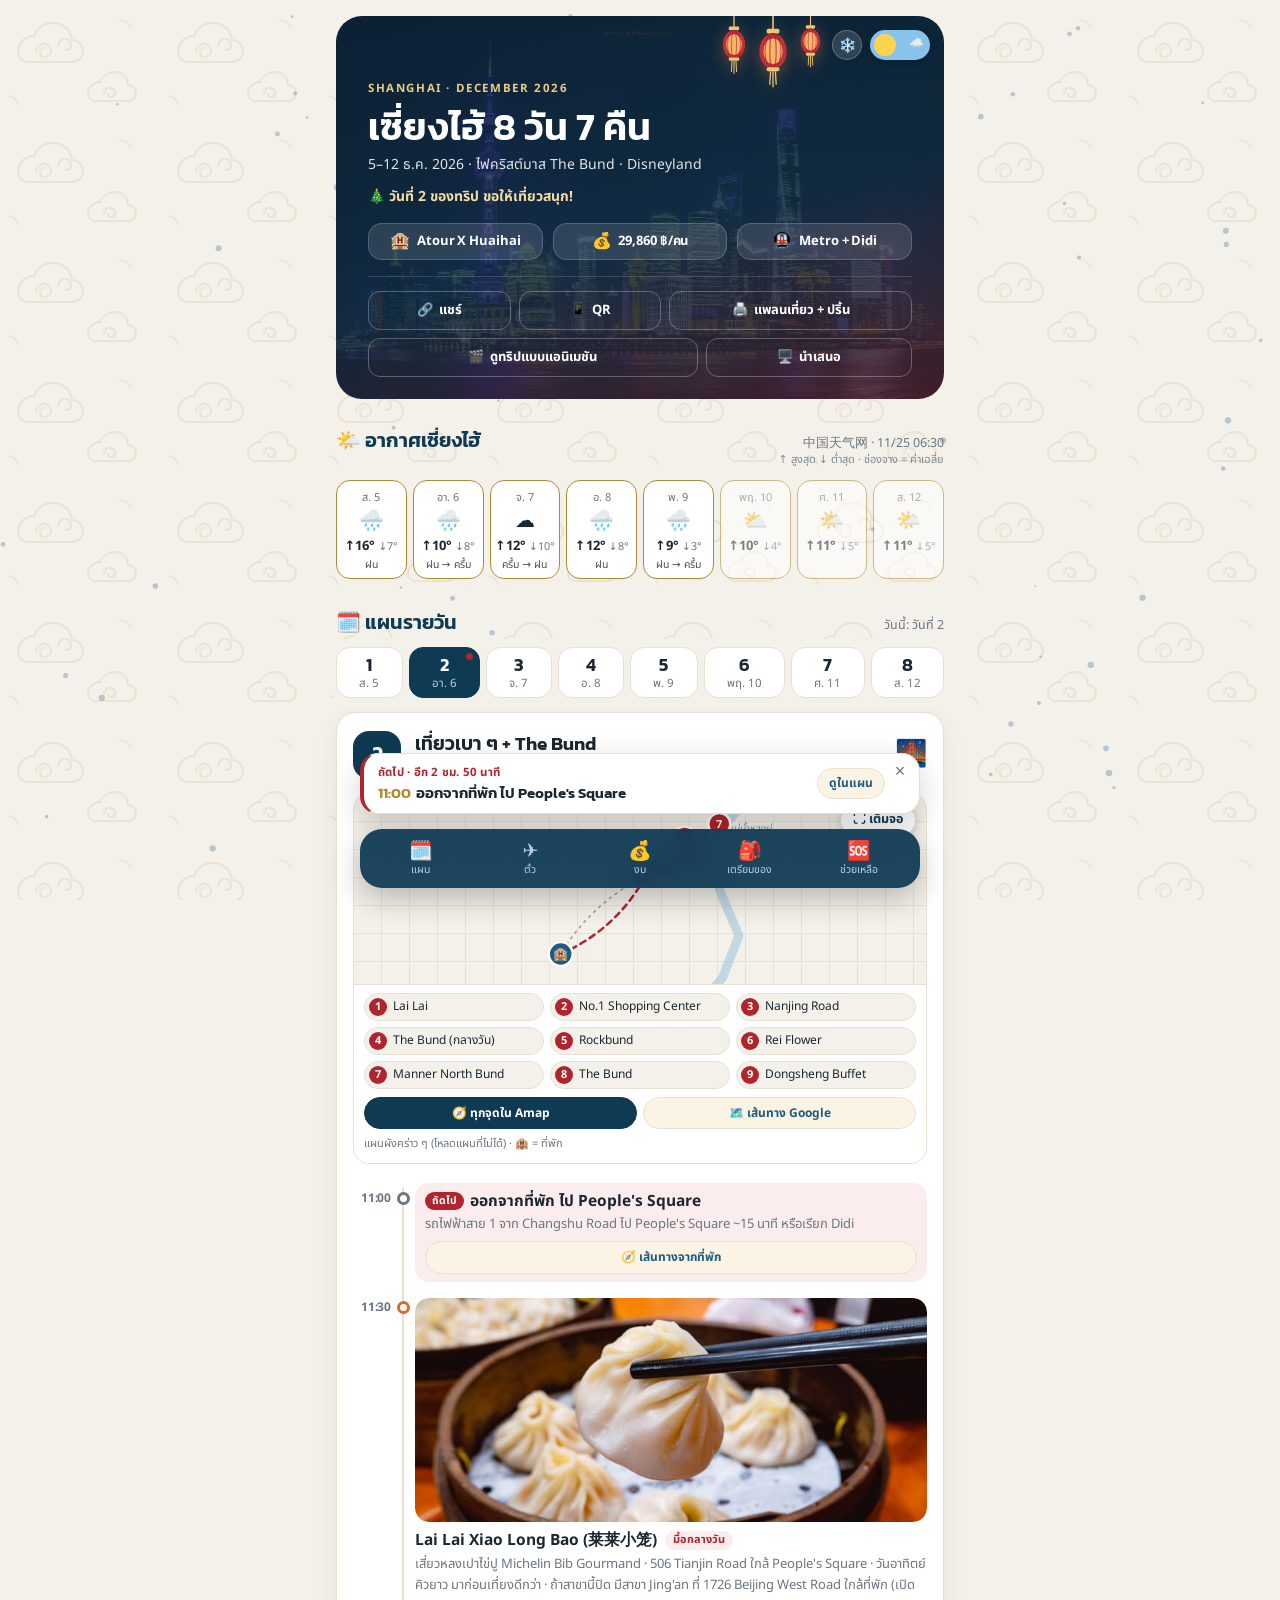
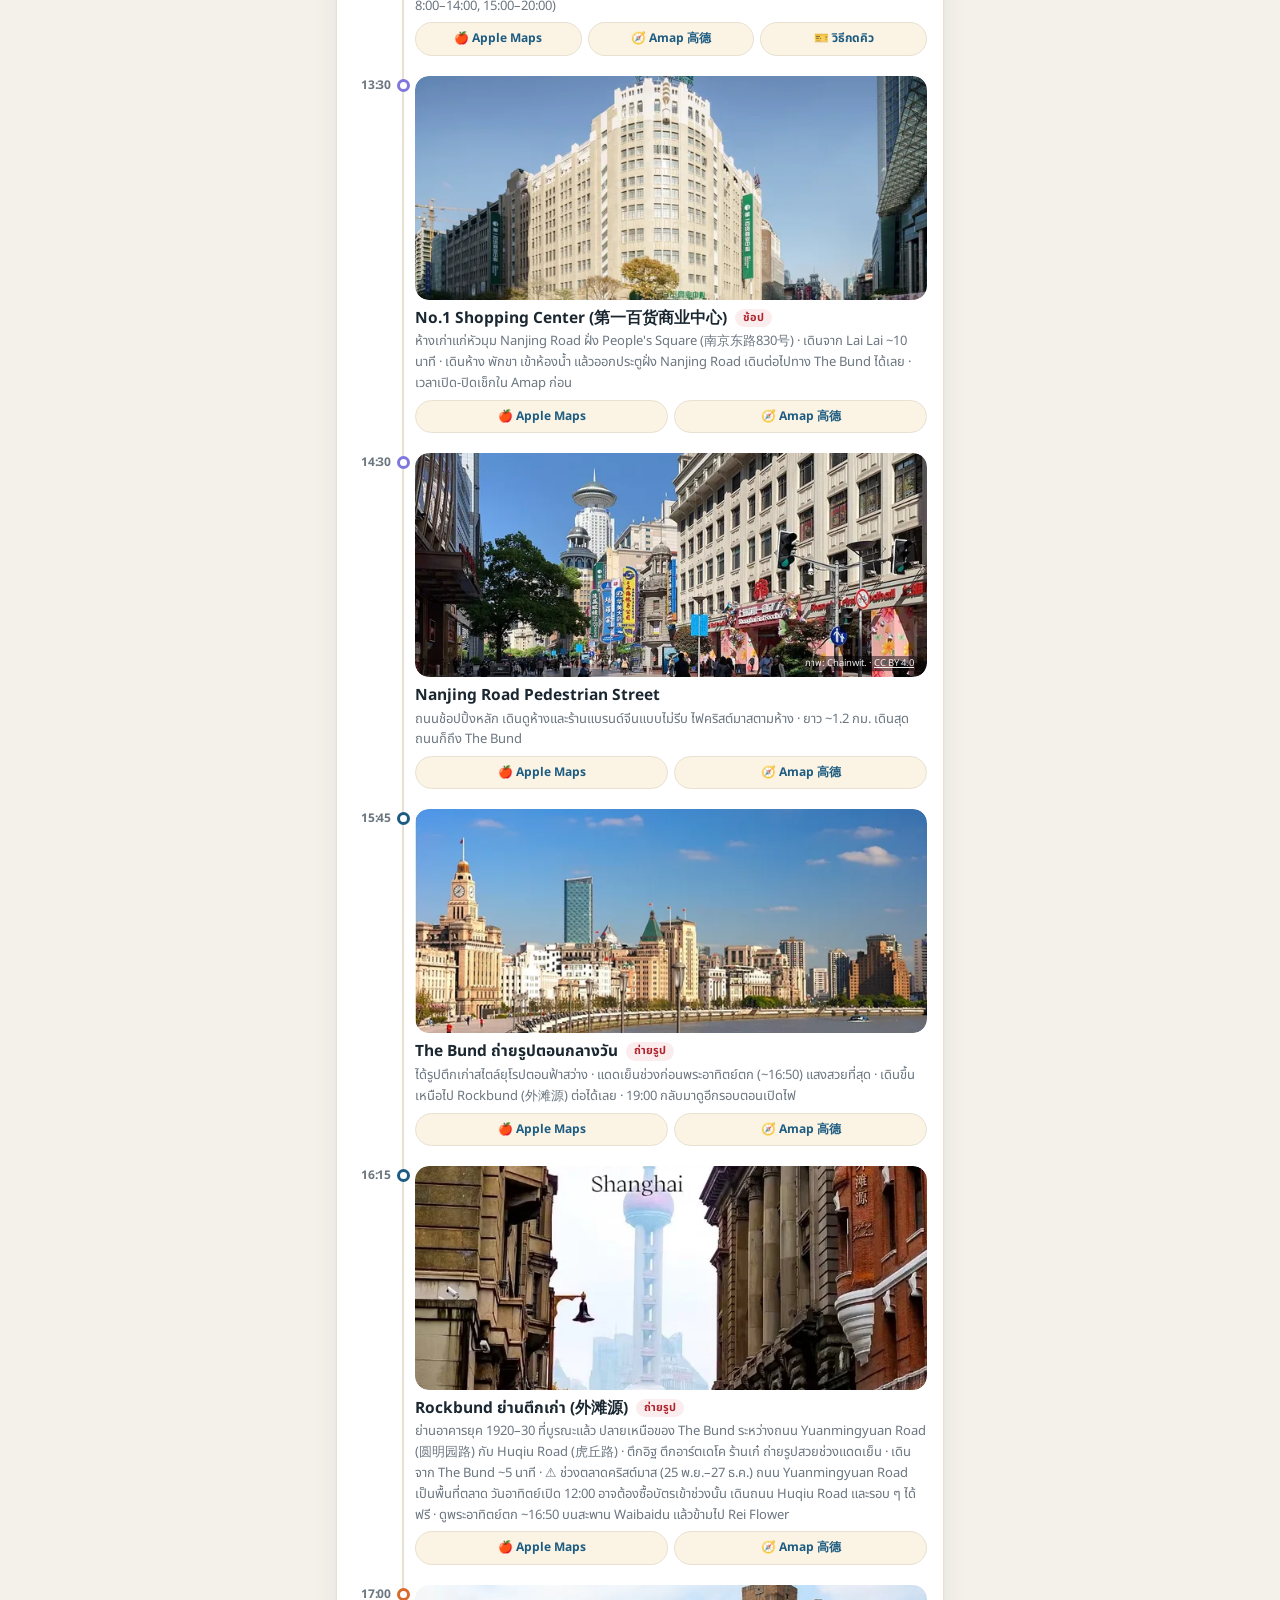
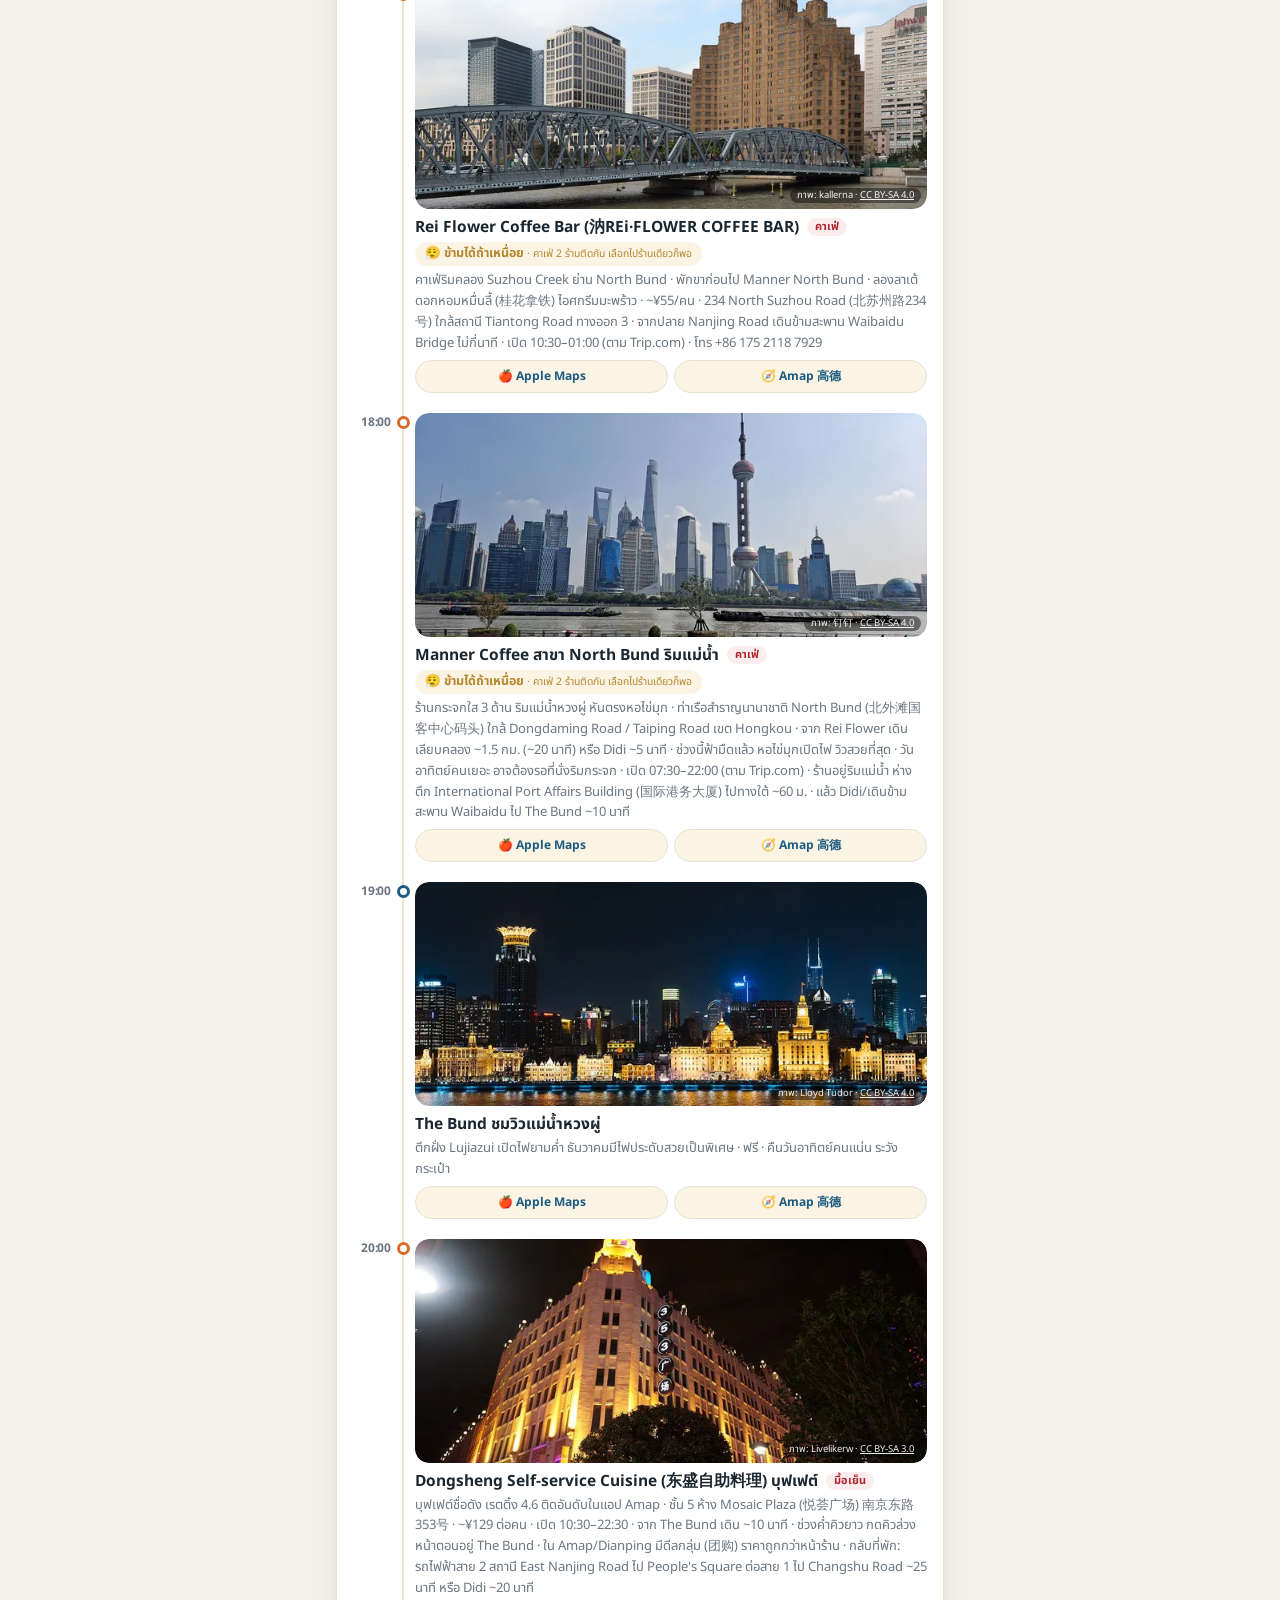
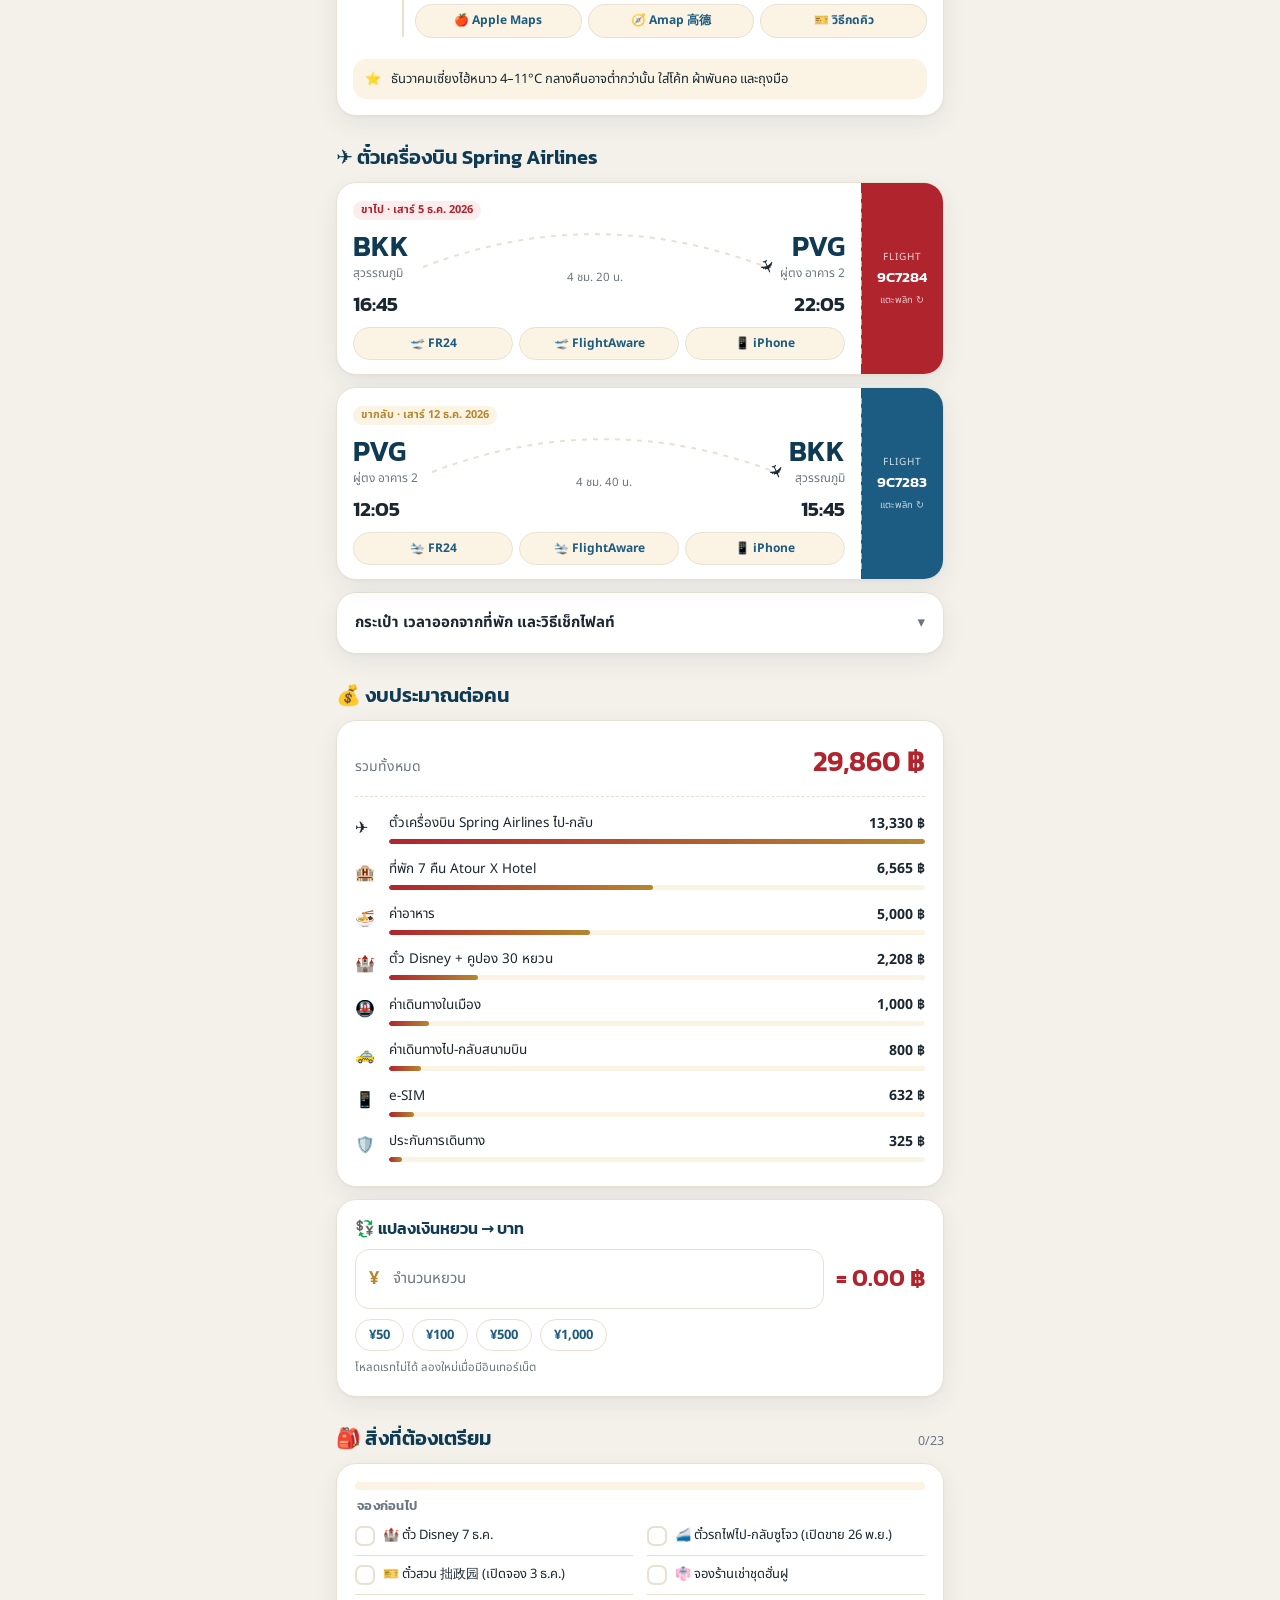
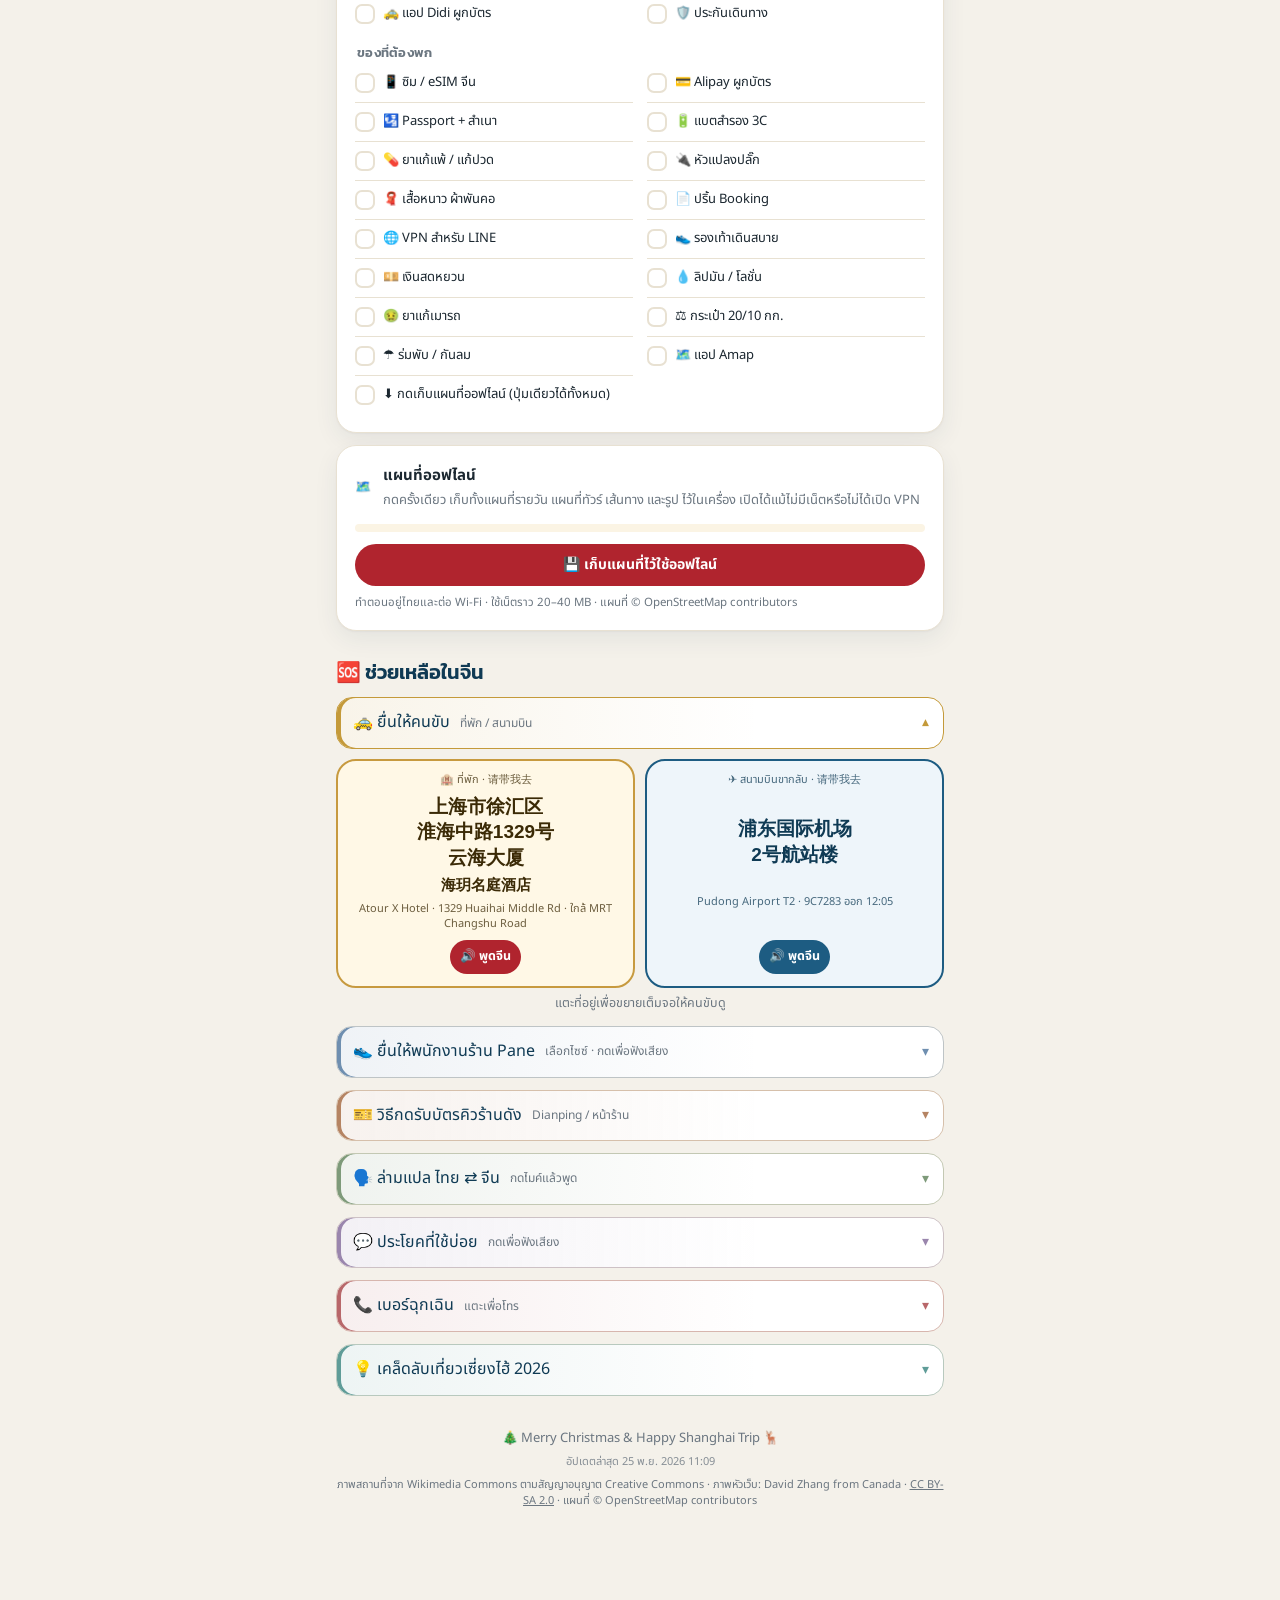
==== commit 22618a27: "Pushing Coffee back to the Maoming Road branch (pin, notes, travel times) Co-Authored-By: Claude Opu" ====
--- a/index.html
+++ b/index.html
@@ -13,7 +13,7 @@
 <link rel="icon" href="favicon.ico" sizes="48x48">
 <link rel="icon" href="icon.svg" type="image/svg+xml">
 <link rel="icon" href="favicon-32.png" type="image/png" sizes="32x32">
-<meta name="build" content="20261125110813">
+<meta name="build" content="20261125110955">
 <link rel="preload" href="fonts/noto-sans-thai-thai-400-normal.woff2" as="font" type="font/woff2" crossorigin>
 <link rel="stylesheet" href="vendor/leaflet/leaflet.css" media="print" onload="this.media='all'">
 <link rel="preload" href="fonts/kanit-thai-600-normal.woff2" as="font" type="font/woff2" crossorigin>
@@ -881,8 +881,8 @@
         <div class="dh-txt"><h3>Canton 8 + West Bund + Xintiandi</h3><p>พุธ 9 ธ.ค. · <span class="wxb" data-date="2026-12-09">☀️ 3–9°C</span></p></div>
         <div class="dicon" aria-hidden="true">🏭</div>
       </div>
-      <figure class="dmap" data-geo="{&quot;hotel&quot;: {&quot;lat&quot;: 31.2162, &quot;lng&quot;: 121.4458}, &quot;route&quot;: [{&quot;hotel&quot;: 1}, {&quot;id&quot;: &quot;e5-0&quot;, &quot;lat&quot;: 31.27543, &quot;lng&quot;: 121.45608, &quot;name&quot;: &quot;Pushing Coffee&quot;, &quot;t&quot;: &quot;09:45&quot;, &quot;zh&quot;: &quot;Pushing Coffee 狗狗咖啡&quot;}, {&quot;id&quot;: &quot;e5-1&quot;, &quot;lat&quot;: 31.2065, &quot;lng&quot;: 121.4743, &quot;name&quot;: &quot;Canton 8&quot;, &quot;t&quot;: &quot;11:15&quot;, &quot;zh&quot;: &quot;喜粤8号（汝南街）&quot;}, {&quot;id&quot;: &quot;e5-2&quot;, &quot;lat&quot;: 31.1749, &quot;lng&quot;: 121.4574, &quot;name&quot;: &quot;Gate M West Bund&quot;, &quot;t&quot;: &quot;13:00&quot;, &quot;zh&quot;: &quot;西岸梦中心&quot;}, {&quot;id&quot;: &quot;e5-3&quot;, &quot;lat&quot;: 31.2219, &quot;lng&quot;: 121.4704, &quot;name&quot;: &quot;Xintiandi&quot;, &quot;t&quot;: &quot;16:00&quot;, &quot;zh&quot;: &quot;新天地&quot;}, {&quot;id&quot;: &quot;e5-4&quot;, &quot;lat&quot;: 31.2185, &quot;lng&quot;: 121.4706, &quot;name&quot;: &quot;Bagelous&quot;, &quot;t&quot;: &quot;16:45&quot;, &quot;zh&quot;: &quot;New York Bagelous Museum（新天地时尚 L111）&quot;}, {&quot;id&quot;: &quot;e5-5&quot;, &quot;lat&quot;: 31.2245, &quot;lng&quot;: 121.468, &quot;name&quot;: &quot;Pane TX Huaihai&quot;, &quot;t&quot;: &quot;17:30&quot;, &quot;zh&quot;: &quot;PANE 球鞋（TX淮海 淮海中路523号）&quot;}, {&quot;id&quot;: &quot;e5-6&quot;, &quot;lat&quot;: 31.2208, &quot;lng&quot;: 121.46, &quot;name&quot;: &quot;New Sukiyaki Huaihai&quot;, &quot;t&quot;: &quot;18:30&quot;, &quot;zh&quot;: &quot;牛New寿喜烧（淮海中路755号 3楼）&quot;}, {&quot;id&quot;: &quot;e5-7&quot;, &quot;lat&quot;: 31.2175, &quot;lng&quot;: 121.4545, &quot;name&quot;: &quot;Huaihai Road&quot;, &quot;t&quot;: &quot;20:00&quot;, &quot;zh&quot;: &quot;淮海中路 散步回酒店&quot;}, {&quot;hotel&quot;: 1}], &quot;minZoom&quot;: 9, &quot;maxZoom&quot;: 12, &quot;view&quot;: [[31.1628364, 121.44238], [31.2874936, 121.47772]]}"><button type="button" class="mfs" aria-label="ดูแผนที่ทั้งวันเต็มจอ"><span class="mfs-o">⛶ เต็มจอ</span><span class="mfs-c">✕ ปิด</span></button><div class="lmap" aria-label="แผนที่เส้นทางวันที่ 5"></div><svg class="msvg" role="img" aria-label="แผนผังเส้นทางวันที่ 5"></svg><figcaption><span class="mlegs"><button type="button" class="mleg" data-go="e5-0" title="Pushing Coffee"><b>1</b><span>Pushing Coffee</span></button><button type="button" class="mleg" data-go="e5-1" title="Canton 8"><b>2</b><span>Canton 8</span></button><button type="button" class="mleg" data-go="e5-2" title="Gate M West Bund"><b>3</b><span>Gate M West Bund</span></button><button type="button" class="mleg" data-go="e5-3" title="Xintiandi"><b>4</b><span>Xintiandi</span></button><button type="button" class="mleg" data-go="e5-4" title="Bagelous"><b>5</b><span>Bagelous</span></button><button type="button" class="mleg" data-go="e5-5" title="Pane TX Huaihai"><b>6</b><span>Pane TX Huaihai</span></button><button type="button" class="mleg" data-go="e5-6" title="New Sukiyaki Huaihai"><b>7</b><span>New Sukiyaki Huaihai</span></button><button type="button" class="mleg" data-go="e5-7" title="Huaihai Road"><b>8</b><span>Huaihai Road</span></button></span><div class="mall"><a class="mall-a" href="https://uri.amap.com/marker?markers=121.450400,31.214316,%E0%B8%97%E0%B8%B5%E0%B9%88%E0%B8%9E%E0%B8%B1%E0%B8%81%20%E6%B5%B7%E7%8E%A5%E5%90%8D%E5%BA%AD%E9%85%92%E5%BA%97|121.460660,31.273552,1%20Pushing%20Coffee%20%E7%8B%97%E7%8B%97%E5%92%96%E5%95%A1|121.478819,31.204545,2%20%E5%96%9C%E7%B2%A48%E5%8F%B7%EF%BC%88%E6%B1%9D%E5%8D%97%E8%A1%97%EF%BC%89|121.461967,31.172972,3%20%E8%A5%BF%E5%B2%B8%E6%A2%A6%E4%B8%AD%E5%BF%83|121.474933,31.219963,4%20%E6%96%B0%E5%A4%A9%E5%9C%B0|121.475132,31.216561,5%20New%20York%20Bagelous%20Museum%EF%BC%88%E6%96%B0%E5%A4%A9%E5%9C%B0%E6%97%B6%E5%B0%9A%20L111%EF%BC%89|121.472541,31.222570,6%20PANE%20%E7%90%83%E9%9E%8B%EF%BC%88TX%E6%B7%AE%E6%B5%B7%20%E6%B7%AE%E6%B5%B7%E4%B8%AD%E8%B7%AF523%E5%8F%B7%EF%BC%89|121.464564,31.218888,7%20%E7%89%9BNew%E5%AF%BF%E5%96%9C%E7%83%A7%EF%BC%88%E6%B7%AE%E6%B5%B7%E4%B8%AD%E8%B7%AF755%E5%8F%B7%203%E6%A5%BC%EF%BC%89|121.459079,31.215599,8%20%E6%B7%AE%E6%B5%B7%E4%B8%AD%E8%B7%AF%20%E6%95%A3%E6%AD%A5%E5%9B%9E%E9%85%92%E5%BA%97&amp;src=shanghai-trip&amp;callnative=1" target="_blank" rel="noopener">🧭 ทุกจุดใน Amap</a><a class="mall-g" href="https://www.google.com/maps/dir/?api=1&amp;origin=31.2162,121.4458&amp;destination=31.2162,121.4458&amp;waypoints=31.27543,121.45608%7C31.2065,121.4743%7C31.1749,121.4574%7C31.2219,121.4704%7C31.2185,121.4706%7C31.2245,121.468%7C31.2208,121.46%7C31.2175,121.4545" target="_blank" rel="noopener">🗺️ เส้นทาง Google</a></div><small class="mnote">แตะหมุดเพื่อดูกิจกรรม · 🏨 = ที่พัก</small></figcaption></figure>
-      <ol class="tl"><li class="ev" id="e5-0" data-go="🚕|20" data-t="09:45" data-kind="food" data-zh="Pushing Coffee 狗狗咖啡" style="--dot:#D86A2B"><time>09:45</time><span class="dot" aria-hidden="true"></span><div class="evb"><figure class="ph"><img class="thumb" src="img/pushing.jpg" alt="Pushing Coffee คาเฟ่น้องหมา" loading="lazy" decoding="async"></figure><h3>Pushing Coffee คาเฟ่น้องหมา <span class="tag">คาเฟ่</span></h3><p>สาขาตามพิกัดใน Google Maps อยู่ย่าน Jing&#x27;an ฝั่งเหนือ (เหนือแม่น้ำซูโจว) · มีน้องหมาประจำร้านหลายตัว นั่งเก้าอี้หน้าร้านเล่นกับน้องหมาได้ · เช้าวันธรรมดาคนน้อย · ให้น้องหมาเดินมาหาก่อนค่อยลูบ ไม่ใช้แฟลช · Didi จากที่พัก ~20 นาที (ออกราว 09:20) · ราว 10:45 เรียก Didi ไป Canton 8 ~20–25 นาที · เปิด 09:00–20:00 (ตามรีวิว) · ⚠️ ปี 2026 เซี่ยงไฮ้คุมเข้มเรื่องหมาในร้านอาหาร ก่อนไปเช็กรีวิวล่าสุดใน Dianping/Xiaohongshu ว่าน้องหมายังอยู่ไหม</p><div class="links"><a href="https://maps.apple.com/?q=Pushing%20Coffee%2C%20Jing%27an%2C%20Shanghai" target="_blank" rel="noopener">🍎 Apple Maps</a><a href="https://uri.amap.com/search?keyword=Pushing%20Coffee&amp;city=%E4%B8%8A%E6%B5%B7&amp;src=shanghaitrip&amp;callnative=1" target="_blank" rel="noopener">🧭 Amap 高德</a></div></div></li><li class="ev" id="e5-1" data-go="🚕|25" data-t="11:15" data-kind="food" data-zh="喜粤8号（汝南街）" style="--dot:#D86A2B"><time>11:15</time><span class="dot" aria-hidden="true"></span><div class="evb"><figure class="ph"><img class="thumb" src="img/canton8.jpg" alt="Canton 8 (喜粤8号) สาขา Runan Street" loading="lazy" decoding="async"></figure><h3>Canton 8 (喜粤8号) สาขา Runan Street <span class="tag">มื้อกลางวัน</span></h3><p>ร้านอาหารกวางตุ้งชื่อดัง ติดมิชลิน · ติ่มซำ ห่านย่าง · ร้านเปิด ~11:00 ไปตอนเปิดคิวสั้น · จาก Pushing Coffee Didi ~20–25 นาที</p><div class="links"><a href="https://maps.apple.com/?q=Canton%208%20Runan%20Street%2C%20Shanghai" target="_blank" rel="noopener">🍎 Apple Maps</a><a href="https://uri.amap.com/search?keyword=%E5%96%9C%E7%B2%A48%E5%8F%B7&amp;city=%E4%B8%8A%E6%B5%B7&amp;src=shanghaitrip&amp;callnative=1" target="_blank" rel="noopener">🧭 Amap 高德</a></div></div></li><li class="ev" id="e5-2" data-go="🚕|15" data-t="13:00" data-kind="see" data-zh="西岸梦中心" style="--dot:var(--navy-2)"><time>13:00</time><span class="dot" aria-hidden="true"></span><div class="evb"><figure class="ph"><img class="thumb" src="img/hd/westbund-640.webp" srcset="img/hd/westbund-640.webp 640w, img/hd/westbund-1280.webp 1280w" sizes="(max-width: 640px) calc(100vw - 110px), 520px" alt="Gate M West Bund Dream Center (西岸梦中心)" loading="lazy" decoding="async"><small class="credit">ภาพ: Livelikerw · <a href="https://commons.wikimedia.org/wiki/File:Xuhui_Riverside_Shanghai.jpg" target="_blank" rel="noopener">CC BY-SA 3.0</a></small></figure><h3>Gate M West Bund Dream Center (西岸梦中心) <span class="tag">ถ่ายรูป</span></h3><p>โรงงานปูนซีเมนต์เก่าริมแม่น้ำหวงผู่ ปรับเป็นย่านคาเฟ่ ร้านอาหาร ร้านค้า ตึกอินดัสเทรียลถ่ายรูปสวย · ทางเดินริมน้ำ 800 ม. · 2266 Longteng Avenue · จาก Canton 8 Didi ~15 นาที · ริมน้ำลมแรง ใส่เสื้อกันลม · ฤดูหนาวที่แล้วมีลานสเก็ตน้ำแข็งริมแม่น้ำ (ปีนี้ยังไม่ยืนยัน)</p><div class="links"><a href="https://maps.apple.com/?q=Gate%20M%20West%20Bund%20Dream%20Center%2C%202266%20Longteng%20Avenue%2C%20Shanghai" target="_blank" rel="noopener">🍎 Apple Maps</a><a href="https://uri.amap.com/search?keyword=%E8%A5%BF%E5%B2%B8%E6%A2%A6%E4%B8%AD%E5%BF%83&amp;city=%E4%B8%8A%E6%B5%B7&amp;src=shanghaitrip&amp;callnative=1" target="_blank" rel="noopener">🧭 Amap 高德</a></div></div></li><li class="ev" id="e5-3" data-go="🚕|20" data-t="16:00" data-kind="see" data-zh="新天地" style="--dot:var(--navy-2)"><time>16:00</time><span class="dot" aria-hidden="true"></span><div class="evb"><figure class="ph"><img class="thumb" src="img/hd/xintiandi-640.webp" srcset="img/hd/xintiandi-640.webp 640w, img/hd/xintiandi-1280.webp 1280w" sizes="(max-width: 640px) calc(100vw - 110px), 520px" alt="Xintiandi (新天地)" loading="lazy" decoding="async"><small class="credit">ภาพ: Leynadmar · <a href="https://commons.wikimedia.org/wiki/File:Fountain_with_Sculptures_in_Xintiandi_Shanghai_20210329.jpg" target="_blank" rel="noopener">CC BY-SA 4.0</a></small></figure><h3>Xintiandi (新天地)</h3><p>ตรอกอิฐแดงสไตล์ Shikumen ผสมจีน-ยุโรป · คาเฟ่ ร้านบูติก · จาก Gate M Didi ~20 นาที · เดินเล่นช่วงเย็นตอนไฟเปิด ร้านอาหาร บาร์ คาเฟ่เยอะ · ธันวาคมมักตกแต่งคริสต์มาส · แล้วแวะ New York Bagelous ใน Xintiandi Style</p><div class="links"><a href="https://maps.apple.com/?q=Xintiandi%2C%20Shanghai" target="_blank" rel="noopener">🍎 Apple Maps</a><a href="https://uri.amap.com/search?keyword=%E6%96%B0%E5%A4%A9%E5%9C%B0&amp;city=%E4%B8%8A%E6%B5%B7&amp;src=shanghaitrip&amp;callnative=1" target="_blank" rel="noopener">🧭 Amap 高德</a></div></div></li><li class="ev" id="e5-4" data-go="🚶|5" data-t="16:45" data-kind="food" data-zh="New York Bagelous Museum（新天地时尚 L111）" style="--dot:#D86A2B"><time>16:45</time><span class="dot" aria-hidden="true"></span><div class="evb"><figure class="ph"><img class="thumb" src="img/hd/bagel-640.webp" srcset="img/hd/bagel-640.webp 640w, img/hd/bagel-1280.webp 1280w" sizes="(max-width: 640px) calc(100vw - 110px), 520px" alt="New York Bagelous Museum 🥯" loading="lazy" decoding="async"><small class="credit">ภาพ: Revital Salomon · <a href="https://commons.wikimedia.org/wiki/File:Bagel_sandwich_meal_prep.jpg" target="_blank" rel="noopener">CC BY-SA 4.0</a></small></figure><h3>New York Bagelous Museum 🥯 <span class="tag">ของหวาน</span></h3><p>ร้านเบเกิลดังในห้าง Xintiandi Style เฟส 2 ชั้น 1 ห้อง L111 (马当路245号 新天地时尚购物中心2期 L111) · เนื้อขนมนุ่มหนึบ ใกล้ขนมปังนมผสมเพรทเซลมากกว่าเบเกิลแท้ · Original ~¥13, พริกฮาลาเปโญ ~¥26, แซลมอนรมควัน ~¥56 · ร้านเล็ก คิวต่อเนื่อง · เปิด 11:00–19:00 (ตามรีวิว เช็กอีกครั้ง) · เดินจาก Xintiandi ได้ แล้วไป Pane ที่ TX Huaihai ต่อ ~10 นาที</p><div class="links"><a href="https://maps.apple.com/?q=New%20York%20Bagelous%20Museum%2C%20Xintiandi%20Style%2C%20245%20Madang%20Road%2C%20Shanghai" target="_blank" rel="noopener">🍎 Apple Maps</a><a href="https://uri.amap.com/search?keyword=%E6%96%B0%E5%A4%A9%E5%9C%B0%E6%97%B6%E5%B0%9A%20%E9%A9%AC%E5%BD%93%E8%B7%AF245%E5%8F%B7%20%E8%B4%9D%E6%9E%9C&amp;city=%E4%B8%8A%E6%B5%B7&amp;src=shanghaitrip&amp;callnative=1" target="_blank" rel="noopener">🧭 Amap 高德</a></div></div></li><li class="ev" id="e5-5" data-go="🚶|10" data-t="17:30" data-kind="shop" data-zh="PANE 球鞋（TX淮海 淮海中路523号）" style="--dot:#7F77DD"><time>17:30</time><span class="dot" aria-hidden="true"></span><div class="evb"><figure class="ph"><img class="thumb" src="img/pane.jpg" alt="รองเท้า Pane ที่ TX Huaihai" loading="lazy" decoding="async"></figure><h3>รองเท้า Pane ที่ TX Huaihai <span class="tag">ช้อป</span></h3><p>แบรนด์รองเท้าผ้าใบเซี่ยงไฮ้ · ชั้น L1 ห้าง TX Huaihai, 523 Huaihai Middle Road (淮海中路523号 TX淮海) · เดินจาก Xintiandi ได้ · เปิด 10:00–22:00 · รุ่นยอดนิยม Aria, Zephyr Training · บางไซซ์หมดบ่อย · จาก Xintiandi เดิน ~10 นาที · ออกจากร้านราว 18:15 แล้วเดินไป New Sukiyaki (淮海中路755号) ~10 นาที · ถ้าไซซ์หมด วันที่ 7 แวะร้านนี้ซ้ำได้ (วันที่ 4 ได้ดูสาขา Yongyuan Road มาแล้ว)</p><div class="links"><a href="https://maps.apple.com/?q=TX%20Huaihai%2C%20523%20Middle%20Huaihai%20Road%2C%20Shanghai" target="_blank" rel="noopener">🍎 Apple Maps</a><a href="https://uri.amap.com/search?keyword=TX%E6%B7%AE%E6%B5%B7%20%E6%B7%AE%E6%B5%B7%E4%B8%AD%E8%B7%AF523%E5%8F%B7&amp;city=%E4%B8%8A%E6%B5%B7&amp;src=shanghaitrip&amp;callnative=1" target="_blank" rel="noopener">🧭 Amap 高德</a><a href="#pane-card">👟 การ์ดยื่นพนักงาน</a></div></div></li><li class="ev" id="e5-6" data-go="🚶|10" data-t="18:30" data-kind="food" data-zh="牛New寿喜烧（淮海中路755号 3楼）" style="--dot:#D86A2B"><time>18:30</time><span class="dot" aria-hidden="true"></span><div class="evb"><figure class="ph"><img class="thumb" src="img/new-sukiyaki.jpg" alt="New Sukiyaki (牛New寿喜烧) สาขา Huaihai Middle Road" loading="lazy" decoding="async"></figure><h3>New Sukiyaki (牛New寿喜烧) สาขา Huaihai Middle Road <span class="tag">มื้อเย็น</span></h3><p>บุฟเฟต์สุกี้ยากี้ญี่ปุ่นชื่อดัง เนื้อไม่อั้น · ชั้น 3 ตึก Huaihai 755 (淮海中路755号 淮海755大厦3楼) ใกล้ถนน Ruijin 2nd Road · ราคาราว ¥118 / 158 / 208 ต่อคน ตามระดับเนื้อ · เปิด 16:30–22:00 (ตามรีวิว เช็กอีกครั้ง) · กินเสร็จเดินถนน Huaihai กลับที่พัก</p><div class="links"><a href="https://maps.apple.com/?q=Niu%20New%20Sukiyaki%2C%20755%20Huaihai%20Middle%20Road%2C%20Shanghai" target="_blank" rel="noopener">🍎 Apple Maps</a><a href="https://uri.amap.com/search?keyword=%E7%89%9BNew%E5%AF%BF%E5%96%9C%E7%83%A7%20%E6%B7%AE%E6%B5%B7%E4%B8%AD%E8%B7%AF755%E5%8F%B7&amp;city=%E4%B8%8A%E6%B5%B7&amp;src=shanghaitrip&amp;callnative=1" target="_blank" rel="noopener">🧭 Amap 高德</a><a href="#queue-card">🎫 วิธีกดคิว</a></div></div></li><li class="ev" id="e5-7" data-go="🚶|40" data-t="20:00" data-kind="shop" data-zh="淮海中路 散步回酒店" style="--dot:#7F77DD"><time>20:00</time><span class="dot" aria-hidden="true"></span><div class="evb"><figure class="ph"><img class="thumb" src="img/hd/huaihai-640.webp" srcset="img/hd/huaihai-640.webp 640w, img/hd/huaihai-1280.webp 1280w" sizes="(max-width: 640px) calc(100vw - 110px), 520px" alt="เดินถนน Huaihai Road กลับที่พัก" loading="lazy" decoding="async"><small class="credit">ภาพ: Jean-Pierre Dalbéra · <a href="https://commons.wikimedia.org/wiki/File:L%27avenue_Huaihai%2C_ancienne_avenue_Joffre_%28Shanghai%2C_Chine%29_%2825188411507%29.jpg" target="_blank" rel="noopener">CC BY 2.0</a></small></figure><h3>เดินถนน Huaihai Road กลับที่พัก <span class="tag">ช้อป</span></h3><p>กินเสร็จเดินต่อไปทางตะวันตกตามถนน Huaihai Middle Road (淮海中路) ร้านแบรนด์ ห้าง ไฟประดับช่วงธันวาคม · จากร้านถึงที่พัก (淮海中路1329号) ~2.5 กม. เดินช้า ๆ ~40 นาที · ผ่านสถานี South Shaanxi Road กลางทาง ถ้าเมื่อยขึ้นรถไฟฟ้าสาย 1 ไป Changshu Road ได้</p><div class="links"><a href="https://maps.apple.com/?q=Huaihai%20Middle%20Road%2C%20Shanghai" target="_blank" rel="noopener">🍎 Apple Maps</a><a href="https://uri.amap.com/search?keyword=%E6%B7%AE%E6%B5%B7%E4%B8%AD%E8%B7%AF&amp;city=%E4%B8%8A%E6%B5%B7&amp;src=shanghaitrip&amp;callnative=1" target="_blank" rel="noopener">🧭 Amap 高德</a></div></div></li></ol>
+      <figure class="dmap" data-geo="{&quot;hotel&quot;: {&quot;lat&quot;: 31.2162, &quot;lng&quot;: 121.4458}, &quot;route&quot;: [{&quot;hotel&quot;: 1}, {&quot;id&quot;: &quot;e5-0&quot;, &quot;lat&quot;: 31.218, &quot;lng&quot;: 121.4568, &quot;name&quot;: &quot;Pushing Coffee&quot;, &quot;t&quot;: &quot;09:45&quot;, &quot;zh&quot;: &quot;Pushing Coffee 狗狗咖啡（茂名路）&quot;}, {&quot;id&quot;: &quot;e5-1&quot;, &quot;lat&quot;: 31.2065, &quot;lng&quot;: 121.4743, &quot;name&quot;: &quot;Canton 8&quot;, &quot;t&quot;: &quot;11:15&quot;, &quot;zh&quot;: &quot;喜粤8号（汝南街）&quot;}, {&quot;id&quot;: &quot;e5-2&quot;, &quot;lat&quot;: 31.1749, &quot;lng&quot;: 121.4574, &quot;name&quot;: &quot;Gate M West Bund&quot;, &quot;t&quot;: &quot;13:00&quot;, &quot;zh&quot;: &quot;西岸梦中心&quot;}, {&quot;id&quot;: &quot;e5-3&quot;, &quot;lat&quot;: 31.2219, &quot;lng&quot;: 121.4704, &quot;name&quot;: &quot;Xintiandi&quot;, &quot;t&quot;: &quot;16:00&quot;, &quot;zh&quot;: &quot;新天地&quot;}, {&quot;id&quot;: &quot;e5-4&quot;, &quot;lat&quot;: 31.2185, &quot;lng&quot;: 121.4706, &quot;name&quot;: &quot;Bagelous&quot;, &quot;t&quot;: &quot;16:45&quot;, &quot;zh&quot;: &quot;New York Bagelous Museum（新天地时尚 L111）&quot;}, {&quot;id&quot;: &quot;e5-5&quot;, &quot;lat&quot;: 31.2245, &quot;lng&quot;: 121.468, &quot;name&quot;: &quot;Pane TX Huaihai&quot;, &quot;t&quot;: &quot;17:30&quot;, &quot;zh&quot;: &quot;PANE 球鞋（TX淮海 淮海中路523号）&quot;}, {&quot;id&quot;: &quot;e5-6&quot;, &quot;lat&quot;: 31.2208, &quot;lng&quot;: 121.46, &quot;name&quot;: &quot;New Sukiyaki Huaihai&quot;, &quot;t&quot;: &quot;18:30&quot;, &quot;zh&quot;: &quot;牛New寿喜烧（淮海中路755号 3楼）&quot;}, {&quot;id&quot;: &quot;e5-7&quot;, &quot;lat&quot;: 31.2175, &quot;lng&quot;: 121.4545, &quot;name&quot;: &quot;Huaihai Road&quot;, &quot;t&quot;: &quot;20:00&quot;, &quot;zh&quot;: &quot;淮海中路 散步回酒店&quot;}, {&quot;hotel&quot;: 1}], &quot;minZoom&quot;: 10, &quot;maxZoom&quot;: 13, &quot;view&quot;: [[31.168948, 121.44238], [31.230452, 121.47772]]}"><button type="button" class="mfs" aria-label="ดูแผนที่ทั้งวันเต็มจอ"><span class="mfs-o">⛶ เต็มจอ</span><span class="mfs-c">✕ ปิด</span></button><div class="lmap" aria-label="แผนที่เส้นทางวันที่ 5"></div><svg class="msvg" role="img" aria-label="แผนผังเส้นทางวันที่ 5"></svg><figcaption><span class="mlegs"><button type="button" class="mleg" data-go="e5-0" title="Pushing Coffee"><b>1</b><span>Pushing Coffee</span></button><button type="button" class="mleg" data-go="e5-1" title="Canton 8"><b>2</b><span>Canton 8</span></button><button type="button" class="mleg" data-go="e5-2" title="Gate M West Bund"><b>3</b><span>Gate M West Bund</span></button><button type="button" class="mleg" data-go="e5-3" title="Xintiandi"><b>4</b><span>Xintiandi</span></button><button type="button" class="mleg" data-go="e5-4" title="Bagelous"><b>5</b><span>Bagelous</span></button><button type="button" class="mleg" data-go="e5-5" title="Pane TX Huaihai"><b>6</b><span>Pane TX Huaihai</span></button><button type="button" class="mleg" data-go="e5-6" title="New Sukiyaki Huaihai"><b>7</b><span>New Sukiyaki Huaihai</span></button><button type="button" class="mleg" data-go="e5-7" title="Huaihai Road"><b>8</b><span>Huaihai Road</span></button></span><div class="mall"><a class="mall-a" href="https://uri.amap.com/marker?markers=121.450400,31.214316,%E0%B8%97%E0%B8%B5%E0%B9%88%E0%B8%9E%E0%B8%B1%E0%B8%81%20%E6%B5%B7%E7%8E%A5%E5%90%8D%E5%BA%AD%E9%85%92%E5%BA%97|121.461373,31.216094,1%20Pushing%20Coffee%20%E7%8B%97%E7%8B%97%E5%92%96%E5%95%A1%EF%BC%88%E8%8C%82%E5%90%8D%E8%B7%AF%EF%BC%89|121.478819,31.204545,2%20%E5%96%9C%E7%B2%A48%E5%8F%B7%EF%BC%88%E6%B1%9D%E5%8D%97%E8%A1%97%EF%BC%89|121.461967,31.172972,3%20%E8%A5%BF%E5%B2%B8%E6%A2%A6%E4%B8%AD%E5%BF%83|121.474933,31.219963,4%20%E6%96%B0%E5%A4%A9%E5%9C%B0|121.475132,31.216561,5%20New%20York%20Bagelous%20Museum%EF%BC%88%E6%96%B0%E5%A4%A9%E5%9C%B0%E6%97%B6%E5%B0%9A%20L111%EF%BC%89|121.472541,31.222570,6%20PANE%20%E7%90%83%E9%9E%8B%EF%BC%88TX%E6%B7%AE%E6%B5%B7%20%E6%B7%AE%E6%B5%B7%E4%B8%AD%E8%B7%AF523%E5%8F%B7%EF%BC%89|121.464564,31.218888,7%20%E7%89%9BNew%E5%AF%BF%E5%96%9C%E7%83%A7%EF%BC%88%E6%B7%AE%E6%B5%B7%E4%B8%AD%E8%B7%AF755%E5%8F%B7%203%E6%A5%BC%EF%BC%89|121.459079,31.215599,8%20%E6%B7%AE%E6%B5%B7%E4%B8%AD%E8%B7%AF%20%E6%95%A3%E6%AD%A5%E5%9B%9E%E9%85%92%E5%BA%97&amp;src=shanghai-trip&amp;callnative=1" target="_blank" rel="noopener">🧭 ทุกจุดใน Amap</a><a class="mall-g" href="https://www.google.com/maps/dir/?api=1&amp;origin=31.2162,121.4458&amp;destination=31.2162,121.4458&amp;waypoints=31.218,121.4568%7C31.2065,121.4743%7C31.1749,121.4574%7C31.2219,121.4704%7C31.2185,121.4706%7C31.2245,121.468%7C31.2208,121.46%7C31.2175,121.4545" target="_blank" rel="noopener">🗺️ เส้นทาง Google</a></div><small class="mnote">แตะหมุดเพื่อดูกิจกรรม · 🏨 = ที่พัก</small></figcaption></figure>
+      <ol class="tl"><li class="ev" id="e5-0" data-go="🚶|20" data-t="09:45" data-kind="food" data-zh="Pushing Coffee 狗狗咖啡（茂名路）" style="--dot:#D86A2B"><time>09:45</time><span class="dot" aria-hidden="true"></span><div class="evb"><figure class="ph"><img class="thumb" src="img/pushing.jpg" alt="Pushing Coffee คาเฟ่น้องหมา" loading="lazy" decoding="async"></figure><h3>Pushing Coffee คาเฟ่น้องหมา <span class="tag">คาเฟ่</span></h3><p>สาขาถนน Maoming Road (茂名路) ช่วงตัดกับ Huaihai Middle Road · มีน้องหมาประจำร้านหลายตัว นั่งเก้าอี้หน้าร้านเล่นกับน้องหมาได้ · เช้าวันธรรมดาคนน้อย · ให้น้องหมาเดินมาหาก่อนค่อยลูบ ไม่ใช้แฟลช · Didi จากที่พัก ~5 นาที หรือเดิน ~20 นาที · ราว 10:50 เรียก Didi ไป Canton 8 ~15 นาที · ร้านอยู่ซอยเดียวกับ Uniqlo บนถนน Huaihai · เปิด 09:00–20:00 (ตามรีวิว) · ⚠️ ปี 2026 เซี่ยงไฮ้คุมเข้มเรื่องหมาในร้านอาหาร ก่อนไปเช็กรีวิวล่าสุดใน Dianping/Xiaohongshu ว่าน้องหมายังอยู่ไหม</p><div class="links"><a href="https://maps.apple.com/?q=Pushing%20Coffee%20Maoming%20Road%2C%20Shanghai" target="_blank" rel="noopener">🍎 Apple Maps</a><a href="https://uri.amap.com/search?keyword=Pushing%20Coffee%20%E8%8C%82%E5%90%8D%E8%B7%AF&amp;city=%E4%B8%8A%E6%B5%B7&amp;src=shanghaitrip&amp;callnative=1" target="_blank" rel="noopener">🧭 Amap 高德</a></div></div></li><li class="ev" id="e5-1" data-go="🚕|15" data-t="11:15" data-kind="food" data-zh="喜粤8号（汝南街）" style="--dot:#D86A2B"><time>11:15</time><span class="dot" aria-hidden="true"></span><div class="evb"><figure class="ph"><img class="thumb" src="img/canton8.jpg" alt="Canton 8 (喜粤8号) สาขา Runan Street" loading="lazy" decoding="async"></figure><h3>Canton 8 (喜粤8号) สาขา Runan Street <span class="tag">มื้อกลางวัน</span></h3><p>ร้านอาหารกวางตุ้งชื่อดัง ติดมิชลิน · ติ่มซำ ห่านย่าง · ร้านเปิด ~11:00 ไปตอนเปิดคิวสั้น · จาก Pushing Coffee Didi ~15 นาที</p><div class="links"><a href="https://maps.apple.com/?q=Canton%208%20Runan%20Street%2C%20Shanghai" target="_blank" rel="noopener">🍎 Apple Maps</a><a href="https://uri.amap.com/search?keyword=%E5%96%9C%E7%B2%A48%E5%8F%B7&amp;city=%E4%B8%8A%E6%B5%B7&amp;src=shanghaitrip&amp;callnative=1" target="_blank" rel="noopener">🧭 Amap 高德</a></div></div></li><li class="ev" id="e5-2" data-go="🚕|15" data-t="13:00" data-kind="see" data-zh="西岸梦中心" style="--dot:var(--navy-2)"><time>13:00</time><span class="dot" aria-hidden="true"></span><div class="evb"><figure class="ph"><img class="thumb" src="img/hd/westbund-640.webp" srcset="img/hd/westbund-640.webp 640w, img/hd/westbund-1280.webp 1280w" sizes="(max-width: 640px) calc(100vw - 110px), 520px" alt="Gate M West Bund Dream Center (西岸梦中心)" loading="lazy" decoding="async"><small class="credit">ภาพ: Livelikerw · <a href="https://commons.wikimedia.org/wiki/File:Xuhui_Riverside_Shanghai.jpg" target="_blank" rel="noopener">CC BY-SA 3.0</a></small></figure><h3>Gate M West Bund Dream Center (西岸梦中心) <span class="tag">ถ่ายรูป</span></h3><p>โรงงานปูนซีเมนต์เก่าริมแม่น้ำหวงผู่ ปรับเป็นย่านคาเฟ่ ร้านอาหาร ร้านค้า ตึกอินดัสเทรียลถ่ายรูปสวย · ทางเดินริมน้ำ 800 ม. · 2266 Longteng Avenue · จาก Canton 8 Didi ~15 นาที · ริมน้ำลมแรง ใส่เสื้อกันลม · ฤดูหนาวที่แล้วมีลานสเก็ตน้ำแข็งริมแม่น้ำ (ปีนี้ยังไม่ยืนยัน)</p><div class="links"><a href="https://maps.apple.com/?q=Gate%20M%20West%20Bund%20Dream%20Center%2C%202266%20Longteng%20Avenue%2C%20Shanghai" target="_blank" rel="noopener">🍎 Apple Maps</a><a href="https://uri.amap.com/search?keyword=%E8%A5%BF%E5%B2%B8%E6%A2%A6%E4%B8%AD%E5%BF%83&amp;city=%E4%B8%8A%E6%B5%B7&amp;src=shanghaitrip&amp;callnative=1" target="_blank" rel="noopener">🧭 Amap 高德</a></div></div></li><li class="ev" id="e5-3" data-go="🚕|20" data-t="16:00" data-kind="see" data-zh="新天地" style="--dot:var(--navy-2)"><time>16:00</time><span class="dot" aria-hidden="true"></span><div class="evb"><figure class="ph"><img class="thumb" src="img/hd/xintiandi-640.webp" srcset="img/hd/xintiandi-640.webp 640w, img/hd/xintiandi-1280.webp 1280w" sizes="(max-width: 640px) calc(100vw - 110px), 520px" alt="Xintiandi (新天地)" loading="lazy" decoding="async"><small class="credit">ภาพ: Leynadmar · <a href="https://commons.wikimedia.org/wiki/File:Fountain_with_Sculptures_in_Xintiandi_Shanghai_20210329.jpg" target="_blank" rel="noopener">CC BY-SA 4.0</a></small></figure><h3>Xintiandi (新天地)</h3><p>ตรอกอิฐแดงสไตล์ Shikumen ผสมจีน-ยุโรป · คาเฟ่ ร้านบูติก · จาก Gate M Didi ~20 นาที · เดินเล่นช่วงเย็นตอนไฟเปิด ร้านอาหาร บาร์ คาเฟ่เยอะ · ธันวาคมมักตกแต่งคริสต์มาส · แล้วแวะ New York Bagelous ใน Xintiandi Style</p><div class="links"><a href="https://maps.apple.com/?q=Xintiandi%2C%20Shanghai" target="_blank" rel="noopener">🍎 Apple Maps</a><a href="https://uri.amap.com/search?keyword=%E6%96%B0%E5%A4%A9%E5%9C%B0&amp;city=%E4%B8%8A%E6%B5%B7&amp;src=shanghaitrip&amp;callnative=1" target="_blank" rel="noopener">🧭 Amap 高德</a></div></div></li><li class="ev" id="e5-4" data-go="🚶|5" data-t="16:45" data-kind="food" data-zh="New York Bagelous Museum（新天地时尚 L111）" style="--dot:#D86A2B"><time>16:45</time><span class="dot" aria-hidden="true"></span><div class="evb"><figure class="ph"><img class="thumb" src="img/hd/bagel-640.webp" srcset="img/hd/bagel-640.webp 640w, img/hd/bagel-1280.webp 1280w" sizes="(max-width: 640px) calc(100vw - 110px), 520px" alt="New York Bagelous Museum 🥯" loading="lazy" decoding="async"><small class="credit">ภาพ: Revital Salomon · <a href="https://commons.wikimedia.org/wiki/File:Bagel_sandwich_meal_prep.jpg" target="_blank" rel="noopener">CC BY-SA 4.0</a></small></figure><h3>New York Bagelous Museum 🥯 <span class="tag">ของหวาน</span></h3><p>ร้านเบเกิลดังในห้าง Xintiandi Style เฟส 2 ชั้น 1 ห้อง L111 (马当路245号 新天地时尚购物中心2期 L111) · เนื้อขนมนุ่มหนึบ ใกล้ขนมปังนมผสมเพรทเซลมากกว่าเบเกิลแท้ · Original ~¥13, พริกฮาลาเปโญ ~¥26, แซลมอนรมควัน ~¥56 · ร้านเล็ก คิวต่อเนื่อง · เปิด 11:00–19:00 (ตามรีวิว เช็กอีกครั้ง) · เดินจาก Xintiandi ได้ แล้วไป Pane ที่ TX Huaihai ต่อ ~10 นาที</p><div class="links"><a href="https://maps.apple.com/?q=New%20York%20Bagelous%20Museum%2C%20Xintiandi%20Style%2C%20245%20Madang%20Road%2C%20Shanghai" target="_blank" rel="noopener">🍎 Apple Maps</a><a href="https://uri.amap.com/search?keyword=%E6%96%B0%E5%A4%A9%E5%9C%B0%E6%97%B6%E5%B0%9A%20%E9%A9%AC%E5%BD%93%E8%B7%AF245%E5%8F%B7%20%E8%B4%9D%E6%9E%9C&amp;city=%E4%B8%8A%E6%B5%B7&amp;src=shanghaitrip&amp;callnative=1" target="_blank" rel="noopener">🧭 Amap 高德</a></div></div></li><li class="ev" id="e5-5" data-go="🚶|10" data-t="17:30" data-kind="shop" data-zh="PANE 球鞋（TX淮海 淮海中路523号）" style="--dot:#7F77DD"><time>17:30</time><span class="dot" aria-hidden="true"></span><div class="evb"><figure class="ph"><img class="thumb" src="img/pane.jpg" alt="รองเท้า Pane ที่ TX Huaihai" loading="lazy" decoding="async"></figure><h3>รองเท้า Pane ที่ TX Huaihai <span class="tag">ช้อป</span></h3><p>แบรนด์รองเท้าผ้าใบเซี่ยงไฮ้ · ชั้น L1 ห้าง TX Huaihai, 523 Huaihai Middle Road (淮海中路523号 TX淮海) · เดินจาก Xintiandi ได้ · เปิด 10:00–22:00 · รุ่นยอดนิยม Aria, Zephyr Training · บางไซซ์หมดบ่อย · จาก Xintiandi เดิน ~10 นาที · ออกจากร้านราว 18:15 แล้วเดินไป New Sukiyaki (淮海中路755号) ~10 นาที · ถ้าไซซ์หมด วันที่ 7 แวะร้านนี้ซ้ำได้ (วันที่ 4 ได้ดูสาขา Yongyuan Road มาแล้ว)</p><div class="links"><a href="https://maps.apple.com/?q=TX%20Huaihai%2C%20523%20Middle%20Huaihai%20Road%2C%20Shanghai" target="_blank" rel="noopener">🍎 Apple Maps</a><a href="https://uri.amap.com/search?keyword=TX%E6%B7%AE%E6%B5%B7%20%E6%B7%AE%E6%B5%B7%E4%B8%AD%E8%B7%AF523%E5%8F%B7&amp;city=%E4%B8%8A%E6%B5%B7&amp;src=shanghaitrip&amp;callnative=1" target="_blank" rel="noopener">🧭 Amap 高德</a><a href="#pane-card">👟 การ์ดยื่นพนักงาน</a></div></div></li><li class="ev" id="e5-6" data-go="🚶|10" data-t="18:30" data-kind="food" data-zh="牛New寿喜烧（淮海中路755号 3楼）" style="--dot:#D86A2B"><time>18:30</time><span class="dot" aria-hidden="true"></span><div class="evb"><figure class="ph"><img class="thumb" src="img/new-sukiyaki.jpg" alt="New Sukiyaki (牛New寿喜烧) สาขา Huaihai Middle Road" loading="lazy" decoding="async"></figure><h3>New Sukiyaki (牛New寿喜烧) สาขา Huaihai Middle Road <span class="tag">มื้อเย็น</span></h3><p>บุฟเฟต์สุกี้ยากี้ญี่ปุ่นชื่อดัง เนื้อไม่อั้น · ชั้น 3 ตึก Huaihai 755 (淮海中路755号 淮海755大厦3楼) ใกล้ถนน Ruijin 2nd Road · ราคาราว ¥118 / 158 / 208 ต่อคน ตามระดับเนื้อ · เปิด 16:30–22:00 (ตามรีวิว เช็กอีกครั้ง) · กินเสร็จเดินถนน Huaihai กลับที่พัก</p><div class="links"><a href="https://maps.apple.com/?q=Niu%20New%20Sukiyaki%2C%20755%20Huaihai%20Middle%20Road%2C%20Shanghai" target="_blank" rel="noopener">🍎 Apple Maps</a><a href="https://uri.amap.com/search?keyword=%E7%89%9BNew%E5%AF%BF%E5%96%9C%E7%83%A7%20%E6%B7%AE%E6%B5%B7%E4%B8%AD%E8%B7%AF755%E5%8F%B7&amp;city=%E4%B8%8A%E6%B5%B7&amp;src=shanghaitrip&amp;callnative=1" target="_blank" rel="noopener">🧭 Amap 高德</a><a href="#queue-card">🎫 วิธีกดคิว</a></div></div></li><li class="ev" id="e5-7" data-go="🚶|40" data-t="20:00" data-kind="shop" data-zh="淮海中路 散步回酒店" style="--dot:#7F77DD"><time>20:00</time><span class="dot" aria-hidden="true"></span><div class="evb"><figure class="ph"><img class="thumb" src="img/hd/huaihai-640.webp" srcset="img/hd/huaihai-640.webp 640w, img/hd/huaihai-1280.webp 1280w" sizes="(max-width: 640px) calc(100vw - 110px), 520px" alt="เดินถนน Huaihai Road กลับที่พัก" loading="lazy" decoding="async"><small class="credit">ภาพ: Jean-Pierre Dalbéra · <a href="https://commons.wikimedia.org/wiki/File:L%27avenue_Huaihai%2C_ancienne_avenue_Joffre_%28Shanghai%2C_Chine%29_%2825188411507%29.jpg" target="_blank" rel="noopener">CC BY 2.0</a></small></figure><h3>เดินถนน Huaihai Road กลับที่พัก <span class="tag">ช้อป</span></h3><p>กินเสร็จเดินต่อไปทางตะวันตกตามถนน Huaihai Middle Road (淮海中路) ร้านแบรนด์ ห้าง ไฟประดับช่วงธันวาคม · จากร้านถึงที่พัก (淮海中路1329号) ~2.5 กม. เดินช้า ๆ ~40 นาที · ผ่านสถานี South Shaanxi Road กลางทาง ถ้าเมื่อยขึ้นรถไฟฟ้าสาย 1 ไป Changshu Road ได้</p><div class="links"><a href="https://maps.apple.com/?q=Huaihai%20Middle%20Road%2C%20Shanghai" target="_blank" rel="noopener">🍎 Apple Maps</a><a href="https://uri.amap.com/search?keyword=%E6%B7%AE%E6%B5%B7%E4%B8%AD%E8%B7%AF&amp;city=%E4%B8%8A%E6%B5%B7&amp;src=shanghaitrip&amp;callnative=1" target="_blank" rel="noopener">🧭 Amap 高德</a></div></div></li></ol>
       <div class="note"><span aria-hidden="true">⭐</span><span>เช้านี้เริ่มสบาย ๆ ที่คาเฟ่น้องหมาใกล้ที่พัก · Gate M ริมแม่น้ำลมแรง เตรียมเสื้อกันลม</span></div>
     </section>
     <section class="day" id="day-6" data-day="6" data-date="2026-12-10" data-zh="苏州一日游 · 拙政园 + 平江路 + 山塘街" data-cover="img/hd/sz-garden-640.webp" data-bring="พาสปอร์ตตัวจริง (ขึ้นรถไฟ + เข้าสวน 拙政园) · ตั๋วรถไฟไป–กลับ · ตั๋วสวน · พาวเวอร์แบงก์" aria-label="วันที่ 6">
@@ -1076,12 +1076,12 @@
   </section>
 
   <footer class="foot">🎄 Merry Christmas & Happy Shanghai Trip 🦌
-    <small class="ver">อัปเดตล่าสุด 25 พ.ย. 2026 11:08</small>
+    <small class="ver">อัปเดตล่าสุด 25 พ.ย. 2026 11:09</small>
     <small>ภาพสถานที่จาก Wikimedia Commons ตามสัญญาอนุญาต Creative Commons · ภาพหัวเว็บ: David Zhang from Canada · <a href="https://commons.wikimedia.org/wiki/File:Pudong_night_skyline_viewed_from_the_Bund_in_Shanghai_%2841199899084%29.jpg" target="_blank" rel="noopener">CC BY-SA 2.0</a> · แผนที่ © OpenStreetMap contributors</small></footer>
 </main>
 
 <div id="printdoc" aria-hidden="true">
-  <header class="p-head"><img class="p-hero" data-psrc="img/hd/hero-960.webp" alt=""><div class="p-hin"><small>SHANGHAI · DECEMBER 2026 · Toonzii &amp; Bear</small><h1>แผนเที่ยวเซี่ยงไฮ้ 8 วัน 7 คืน</h1><p>เสาร์ 5 – เสาร์ 12 ธันวาคม 2026 · พิมพ์จากเว็บ อัปเดต 25 พ.ย. 2026 11:08</p></div></header>
+  <header class="p-head"><img class="p-hero" data-psrc="img/hd/hero-960.webp" alt=""><div class="p-hin"><small>SHANGHAI · DECEMBER 2026 · Toonzii &amp; Bear</small><h1>แผนเที่ยวเซี่ยงไฮ้ 8 วัน 7 คืน</h1><p>เสาร์ 5 – เสาร์ 12 ธันวาคม 2026 · พิมพ์จากเว็บ อัปเดต 25 พ.ย. 2026 11:09</p></div></header>
   <div class="p-grid">
     <div class="p-box"><h4>✈️ เที่ยวบิน Spring Airlines</h4><table class="p-tbl"><tbody>
       <tr><td><b>ขาไป</b> ส. 5 ธ.ค.</td><td class="p-mono">9C7284</td><td>BKK 16:45 → PVG 22:05</td></tr>
@@ -1093,7 +1093,7 @@
   <h2>ภาพรวม 8 วัน</h2>
   <table class="p-tbl p-over"><tbody><tr><td class="p-t">1</td><td>เสาร์ 5 ธ.ค.</td><td><b>เดินทางไปเซี่ยงไฮ้</b></td><td class="p-zh" lang="zh-CN">出发去上海</td></tr><tr><td class="p-t">2</td><td>อาทิตย์ 6 ธ.ค.</td><td><b>เที่ยวเบา ๆ + The Bund</b></td><td class="p-zh" lang="zh-CN">人民广场 + 外滩</td></tr><tr><td class="p-t">3</td><td>จันทร์ 7 ธ.ค.</td><td><b>Shanghai Disneyland</b></td><td class="p-zh" lang="zh-CN">上海迪士尼乐园</td></tr><tr><td class="p-t">4</td><td>อังคาร 8 ธ.ค.</td><td><b>Wukang Road + Jing&#x27;an + West Nanjing Road</b></td><td class="p-zh" lang="zh-CN">武康路 + 静安寺 + 南京西路</td></tr><tr><td class="p-t">5</td><td>พุธ 9 ธ.ค.</td><td><b>Canton 8 + West Bund + Xintiandi</b></td><td class="p-zh" lang="zh-CN">喜粤8号 + 西岸 + 新天地</td></tr><tr><td class="p-t">6</td><td>พฤหัส 10 ธ.ค.</td><td><b>ซูโจวเต็มวัน + ชุดฮั่นฝู</b></td><td class="p-zh" lang="zh-CN">苏州一日游 · 拙政园 + 平江路 + 山塘街</td></tr><tr><td class="p-t">7</td><td>ศุกร์ 11 ธ.ค.</td><td><b>The Bund brunch + Lujiazui</b></td><td class="p-zh" lang="zh-CN">Cocina 19 + 外滩 + 陆家嘴</td></tr><tr><td class="p-t">8</td><td>เสาร์ 12 ธ.ค.</td><td><b>เดินทางกลับ</b></td><td class="p-zh" lang="zh-CN">回国</td></tr></tbody></table>
   <h2>แผนรายวัน</h2>
-  <section class="p-day p-d1" style="--n:4"><h3><span class="p-num">1</span><span class="p-dt"><small>เสาร์ 5 ธ.ค. 2026 · 🌙 ~8°C กลางคืน</small>เดินทางไปเซี่ยงไฮ้</span><span class="p-dzh" lang="zh-CN">出发去上海</span></h3><div class="p-evs"><div class="p-ev "><span class="p-time">13:45</span><img class="p-pic" data-psrc="img/hd/bkk-640.webp" alt=""><div class="p-body"><b>เช็คอินสนามบินสุวรรณภูมิ</b><div class="p-n">เผื่อเวลา 3 ชม. ก่อนบิน · ชั่งกระเป๋าถือไม่เกิน 10 กก.</div><div class="p-zh" lang="zh-CN">曼谷素万那普机场 值机</div></div></div><div class="p-ev alt"><span class="p-time">16:45</span><img class="p-pic" data-psrc="img/hd/spring-640.webp" alt=""><div class="p-body"><b>บิน BKK → PVG · 9C7284</b><div class="p-n">บินประมาณ 4 ชม. 20 น. · เวลาจีนเร็วกว่าไทย 1 ชม.</div><div class="p-zh" lang="zh-CN">航班 9C7284 曼谷 → 上海浦东</div></div></div><div class="p-ev "><span class="p-time">22:05</span><img class="p-pic" data-psrc="img/hd/pvg-640.webp" alt=""><div class="p-body"><b>ถึงสนามบินผู่ตง</b> <span class="p-tag">อาคาร 2</span><div class="p-n">ผ่าน ตม. รับกระเป๋า แล้วเรียก Didi หรือต่อคิวแท็กซี่ · ยื่นการ์ดที่อยู่ภาษาจีนให้คนขับดูได้เลย</div><div class="p-zh" lang="zh-CN">抵达浦东国际机场 2号航站楼</div></div></div><div class="p-ev alt"><span class="p-time">23:45</span><span class="p-pic p-emo">🏨</span><div class="p-body"><b>เช็คอิน Atour X Hotel</b> <span class="p-tag">ที่พัก</span><div class="p-n">ชั้น 1 และ 6–11 อาคาร Yunhai, 1329 Huaihai Middle Road เขต Xuhui · เดิน ~160 ม. ถึง MRT Changshu Road (สาย 1, 7)</div><div class="p-zh" lang="zh-CN">入住 海玥名庭酒店 淮海中路</div></div></div></div><p class="p-tip">⭐ เครื่องลงค่ำ ถึงที่พักราว 23:45 (เช็คอินได้ตั้งแต่ 14:00 มาดึกได้) พักให้เต็มที่ พรุ่งนี้เริ่มสายได้</p></section><section class="p-day p-d2" style="--n:10"><h3><span class="p-num">2</span><span class="p-dt"><small>อาทิตย์ 6 ธ.ค. 2026 · ⛅ 5–10°C</small>เที่ยวเบา ๆ + The Bund</span><span class="p-dzh" lang="zh-CN">人民广场 + 外滩</span></h3><div class="p-evs"><div class="p-ev "><span class="p-time">11:00</span><span class="p-pic p-emo">🚇</span><div class="p-body"><b>ออกจากที่พัก ไป People&#x27;s Square</b><div class="p-n">รถไฟฟ้าสาย 1 จาก Changshu Road ไป People&#x27;s Square ~15 นาที หรือเรียก Didi</div><div class="p-zh" lang="zh-CN">从酒店出发 去人民广场</div></div></div><div class="p-ev alt"><span class="p-time">11:30</span><img class="p-pic" data-psrc="img/lailai.jpg" alt=""><div class="p-body"><b>Lai Lai Xiao Long Bao (莱莱小笼)</b> <span class="p-tag">มื้อกลางวัน</span><div class="p-n">เสี่ยวหลงเปาไข่ปู Michelin Bib Gourmand · 506 Tianjin Road ใกล้ People&#x27;s Square</div><div class="p-zh" lang="zh-CN">莱莱小笼（天津路）</div></div></div><div class="p-ev "><span class="p-time">13:30</span><img class="p-pic" data-psrc="img/hd/no1dept-640.webp" alt=""><div class="p-body"><b>No.1 Shopping Center (第一百货商业中心)</b> <span class="p-tag">ช้อป</span><div class="p-n">ห้างเก่าแก่หัวมุม Nanjing Road ฝั่ง People&#x27;s Square (南京东路830号) · เดินจาก Lai Lai ~10 นาที</div><div class="p-zh" lang="zh-CN">第一百货商业中心（南京东路830号）</div></div></div><div class="p-ev alt"><span class="p-time">14:30</span><img class="p-pic" data-psrc="img/hd/nanjing-640.webp" alt=""><div class="p-body"><b>Nanjing Road Pedestrian Street</b><div class="p-n">ถนนช้อปปิ้งหลัก เดินดูห้างและร้านแบรนด์จีนแบบไม่รีบ ไฟคริสต์มาสตามห้าง · ยาว ~1.2 กม. เดินสุดถนนก็ถึง The Bund</div><div class="p-zh" lang="zh-CN">南京路步行街</div></div></div><div class="p-ev "><span class="p-time">15:45</span><img class="p-pic" data-psrc="img/hd/bundday-640.webp" alt=""><div class="p-body"><b>The Bund ถ่ายรูปตอนกลางวัน</b> <span class="p-tag">ถ่ายรูป</span><div class="p-n">ได้รูปตึกเก่าสไตล์ยุโรปตอนฟ้าสว่าง · แดดเย็นช่วงก่อนพระอาทิตย์ตก (~16:50) แสงสวยที่สุด</div><div class="p-zh" lang="zh-CN">外滩 · 白天拍照</div></div></div><div class="p-ev alt"><span class="p-time">16:15</span><img class="p-pic" data-psrc="img/hd/rockbund-640.webp" alt=""><div class="p-body"><b>Rockbund ย่านตึกเก่า (外滩源)</b> <span class="p-tag">ถ่ายรูป</span><div class="p-n">ย่านอาคารยุค 1920–30 ที่บูรณะแล้ว ปลายเหนือของ The Bund ระหว่างถนน Yuanmingyuan Road (圆明园路) กับ Huqiu Road (虎丘路) · ตึกอิฐ ตึกอาร์ตเดโค ร้านเก๋ ถ่ายรูปสวยช่วงแดดเย็น</div><div class="p-zh" lang="zh-CN">外滩源（圆明园路 · 虎丘路）</div></div></div><div class="p-ev "><span class="p-time">17:00</span><img class="p-pic" data-psrc="img/hd/waibaidu-640.webp" alt=""><div class="p-body"><b>Rei Flower Coffee Bar (汭REi·FLOWER COFFEE BAR)</b> <span class="p-tag">คาเฟ่</span><div class="p-n">คาเฟ่ริมคลอง Suzhou Creek ย่าน North Bund · พักขาก่อนไป Manner North Bund</div><div class="p-zh" lang="zh-CN">汭REi·FLOWER COFFEE BAR（北苏州路234号）</div></div></div><div class="p-ev alt"><span class="p-time">18:00</span><img class="p-pic" data-psrc="img/hd/northbund-640.webp" alt=""><div class="p-body"><b>Manner Coffee สาขา North Bund ริมแม่น้ำ</b> <span class="p-tag">คาเฟ่</span><div class="p-n">ร้านกระจกใส 3 ด้าน ริมแม่น้ำหวงผู่ หันตรงหอไข่มุก · ท่าเรือสำราญนานาชาติ North Bund (北外滩国客中心码头) ใกล้ Dongdaming Road / Taiping Road เขต Hongkou</div><div class="p-zh" lang="zh-CN">MANNER 咖啡（北外滩国客中心滨江店）</div></div></div><div class="p-ev "><span class="p-time">19:00</span><img class="p-pic" data-psrc="img/hd/bund-640.webp" alt=""><div class="p-body"><b>The Bund ชมวิวแม่น้ำหวงผู่</b><div class="p-n">ตึกฝั่ง Lujiazui เปิดไฟยามค่ำ ธันวาคมมีไฟประดับสวยเป็นพิเศษ · ฟรี</div><div class="p-zh" lang="zh-CN">外滩 · 黄浦江夜景</div></div></div><div class="p-ev alt"><span class="p-time">20:00</span><img class="p-pic" data-psrc="img/hd/dongsheng-640.webp" alt=""><div class="p-body"><b>Dongsheng Self-service Cuisine (东盛自助料理) บุฟเฟต์</b> <span class="p-tag">มื้อเย็น</span><div class="p-n">บุฟเฟต์ชื่อดัง เรตติ้ง 4.6 ติดอันดับในแอป Amap · ชั้น 5 ห้าง Mosaic Plaza (悦荟广场) 南京东路353号</div><div class="p-zh" lang="zh-CN">东盛自助料理（悦荟广场店 南京东路353号 5楼）</div></div></div></div><p class="p-tip">⭐ ธันวาคมเซี่ยงไฮ้หนาว 4–11°C กลางคืนอาจต่ำกว่านั้น ใส่โค้ท ผ้าพันคอ และถุงมือ</p></section><section class="p-day p-d3" style="--n:8"><h3><span class="p-num">3</span><span class="p-dt"><small>จันทร์ 7 ธ.ค. 2026 · DISNEY DAY · ☁️ 4–8°C</small>Shanghai Disneyland</span><span class="p-dzh" lang="zh-CN">上海迪士尼乐园</span></h3><div class="p-evs"><div class="p-ev "><span class="p-time">07:00</span><img class="p-pic" data-psrc="img/hd/disney-640.webp" alt=""><div class="p-body"><b>ออกจากที่พัก ไป Disney</b><div class="p-n">เรียก Didi ~45–60 นาที (~¥100–150) หรือรถไฟฟ้าต่อสาย 11 ไปสถานี Disney Resort ~1 ชม. · สวนเปิดประมาณ 08:30 เช็กเวลาในแอป Shanghai Disney Resort</div><div class="p-zh" lang="zh-CN">从酒店出发 去上海迪士尼</div></div></div><div class="p-ev alt"><span class="p-time">08:30</span><img class="p-pic" data-psrc="img/hd/castle-640.webp" alt=""><div class="p-body"><b>Enchanted Storybook Castle</b><div class="p-n">ปราสาทใหญ่ที่สุดในบรรดาดิสนีย์แลนด์ทั่วโลก ถ่ายรูปก่อนคนเยอะ</div><div class="p-zh" lang="zh-CN">奇幻童话城堡</div></div></div><div class="p-ev "><span class="p-time">10:00</span><img class="p-pic" data-psrc="img/hd/zootopia-640.webp" alt=""><div class="p-body"><b>Zootopia + Tomorrowland</b><div class="p-n">Zootopia: Hot Pursuit และ TRON คิวยาว · ซื้อ Premier Access ในแอปหลังเข้าสวน ~¥140–180 ต่อเครื่องเล่น</div><div class="p-zh" lang="zh-CN">疯狂动物城 + 明日世界</div></div></div><div class="p-ev alt"><span class="p-time">13:00</span><img class="p-pic" data-psrc="img/hd/adventure-640.webp" alt=""><div class="p-body"><b>Adventure Isle</b><div class="p-n">Roaring Rapids และโซนผจญภัย</div><div class="p-zh" lang="zh-CN">探险岛</div></div></div><div class="p-ev "><span class="p-time">15:00</span><img class="p-pic" data-psrc="img/hd/treasure-640.webp" alt=""><div class="p-body"><b>Treasure Cove</b><div class="p-n">โซนโจรสลัด Pirates of the Caribbean: Battle for the Sunken Treasure</div><div class="p-zh" lang="zh-CN">宝藏湾</div></div></div><div class="p-ev alt"><span class="p-time">18:00</span><span class="p-pic p-emo">🍜</span><div class="p-body"><b>มื้อเย็นในสวน</b> <span class="p-tag">มื้อเย็น</span><div class="p-n">กินก่อนไปหาที่ดูโชว์ หน้าปราสาทคนเริ่มแน่นตั้งแต่ 20:00</div><div class="p-zh" lang="zh-CN">园内晚餐</div></div></div><div class="p-ev "><span class="p-time">21:15</span><img class="p-pic" data-psrc="img/hd/fireworks-640.webp" alt=""><div class="p-body"><b>Illuminate! + พลุ Magic All Around</b><div class="p-n">โชว์แสงสีฉายบนปราสาท 21:15 ต่อด้วยพลุฉลองครบ 10 ปี 21:30 · วันธรรมดามีรอบเดียว · ที่ดูแบบจองต้องซื้อ Premier Access ¥299</div><div class="p-zh" lang="zh-CN">点亮奇梦 + 烟花表演</div></div></div><div class="p-ev alt"><span class="p-time">22:00</span><span class="p-pic p-emo">🚇</span><div class="p-body"><b>กลับที่พัก</b><div class="p-n">รถไฟฟ้าสาย 11 เที่ยวสุดท้ายออกจากสถานี Disney Resort ประมาณ 22:30 · Didi หลัง 22:00 ราคาขึ้น 2–3 เท่า (~¥300)</div><div class="p-zh" lang="zh-CN">回酒店</div></div></div></div><p class="p-tip">⭐ วันจันทร์คนน้อยกว่าเสาร์-อาทิตย์ ตั๋ววันธรรมดาถูกกว่า (ประมาณ ¥499–539 ต่อคน เช็กราคาวันที่ 7 ธ.ค. อีกครั้งตอนซื้อ) · ถ้าวันนี้ฝนตกหนัก สลับกับวันที่ 4 ได้ · ต่อแถวกลางแจ้งนาน ใส่เสื้อหนา · ปีนี้ฉลองครบ 10 ปี มีโชว์และขบวนพาเหรดพิเศษ</p></section><section class="p-day p-d4" style="--n:8"><h3><span class="p-num">4</span><span class="p-dt"><small>อังคาร 8 ธ.ค. 2026 · 🌥️ 4–9°C</small>Wukang Road + Jing&#x27;an + West Nanjing Road</span><span class="p-dzh" lang="zh-CN">武康路 + 静安寺 + 南京西路</span></h3><div class="p-evs"><div class="p-ev "><span class="p-time">09:45</span><img class="p-pic" data-psrc="img/grandmas-home.jpg" alt=""><div class="p-body"><b>Grandma&#x27;s Home (奶奶家) สาขา Wukang Road</b> <span class="p-tag">มื้อกลางวัน</span><div class="p-n">ร้านอาหารเซี่ยงไฮ้ชื่อดัง · ไปถึงก่อน 10:00 เพื่อได้คิวรอบแรก · ร้านอาจเปิดราว 10:30–11:00 เช็กเวลาใน Dianping/Amap ก่อน และกดคิวล่วงหน้าได้ (ดู 🎫 วิธีกดคิว)</div><div class="p-zh" lang="zh-CN">奶奶家（武康路店）</div></div></div><div class="p-ev alt"><span class="p-time">11:00</span><img class="p-pic" data-psrc="img/hd/wukang-640.webp" alt=""><div class="p-body"><b>เดินเล่น Wukang Road</b><div class="p-n">ตึก Wukang Mansion (武康大楼) ตึกยุโรปเก่า ถนนต้นไม้ร่มรื่น คาเฟ่ถ่ายรูปสวย · เดินเสร็จต่อไป 13DE MARZO ที่หัวถนน Anfu Road ~10 นาที</div><div class="p-zh" lang="zh-CN">武康路 · 武康大楼</div></div></div><div class="p-ev "><span class="p-time">12:00</span><img class="p-pic" data-psrc="img/hd/marzo-640.webp" alt=""><div class="p-body"><b>13DE MARZO คาเฟ่หมีแฟลกชิป 🧸</b> <span class="p-tag">คาเฟ่</span><div class="p-n">ร้านหลักของแบรนด์ · 安福路322号 (322 Anfu Road) ช่วงปลายถนนฝั่ง Wukang Road · เครื่องดื่ม ~¥26–39 ทุกแก้วได้ตุ๊กตาหมี</div><div class="p-zh" lang="zh-CN">13DE MARZO 小熊咖啡（安福路322号）</div></div></div><div class="p-ev alt"><span class="p-time">13:00</span><img class="p-pic" data-psrc="img/hd/jingan-640.webp" alt=""><div class="p-body"><b>วัด Jing&#x27;an (静安寺)</b><div class="p-n">วัดพุทธเก่าแก่กว่า 1,700 ปี หลังคาทองกลางเมือง ตัดกับตึกสูงรอบ ๆ ถ่ายรูปสวย · ค่าเข้า ~¥50 · เปิดราว 07:30–17:00</div><div class="p-zh" lang="zh-CN">静安寺</div></div></div><div class="p-ev "><span class="p-time">14:00</span><img class="p-pic" data-psrc="img/pane.jpg" alt=""><div class="p-body"><b>รองเท้า Pane สาขา Yongyuan Road</b> <span class="p-tag">ช้อป</span><div class="p-n">แฟลกชิปสโตร์แรกของแบรนด์ ขายดีที่สุด สต๊อกคนละร้านกับ TX Huaihai · เลขที่ 22 Yongyuan Road (永源路22号) เขต Jing&#x27;an ระหว่าง Nanjing West Road กับ Yuyuan Road · เปิดเมื่อ มิ.ย. 2025</div><div class="p-zh" lang="zh-CN">PANE 球鞋（永源路22号）</div></div></div><div class="p-ev alt"><span class="p-time">15:00</span><img class="p-pic" data-psrc="img/hd/wnanjing-640.webp" alt=""><div class="p-body"><b>เดินเล่น West Nanjing Road (南京西路)</b> <span class="p-tag">ช้อป</span><div class="p-n">ถนนช้อปปิ้งหรูสายหลัก เดินจากวัด Jing&#x27;an ไปทางตะวันออก ~1.5 กม. · ผ่าน Jing&#x27;an Kerry Centre, Plaza 66, HKRI Taikoo Hui · ช่วงธันวาคมห้างแถวนี้มักตกแต่งต้นคริสต์มาสใหญ่ ถ่ายรูปได้</div><div class="p-zh" lang="zh-CN">南京西路 逛街</div></div></div><div class="p-ev "><span class="p-time">16:45</span><img class="p-pic" data-psrc="img/hd/butterful-640.webp" alt=""><div class="p-body"><b>Butterful &amp; Creamorous (黄油与面包) แฟลกชิป 🥐</b> <span class="p-tag">ของหวาน</span><div class="p-n">เบเกอรี่ดังที่สุดตอนนี้ของเซี่ยงไฮ้ คนต่อคิวเยอะ · สาขาแฟลกชิป 吴江路289-291号 (Wujiang Road ใกล้ Taixing Road) ซอยขนานกับ West Nanjing Road · เมนูแนะนำ: ชาบัตตาเม็ดมะม่วงพริกเสฉวน ครัวซองต์ช็อกโกแลต ไส้กรอกชีสลาวา นโปเลียนเบอร์รี่</div><div class="p-zh" lang="zh-CN">黄油与面包 Butterful &amp; Creamorous（吴江路289号）</div></div></div><div class="p-ev alt"><span class="p-time">17:30</span><img class="p-pic" data-psrc="img/long-time-ago.jpg" alt=""><div class="p-body"><b>Long Time Ago Mutton Shashlik (很久以前羊肉串) สาขา 818 Plaza</b> <span class="p-tag">มื้อเย็น</span><div class="p-n">ร้านเนื้อแกะเสียบไม้ย่างสไตล์มองโกเลีย บรรยากาศสนุก · 南京西路818号 818广场 (818 West Nanjing Road ใกล้ Shimen Yi Road) · ไม้ละ ~¥6 ชุด 6 ไม้ ~¥35</div><div class="p-zh" lang="zh-CN">很久以前羊肉串（南京西路818广场店）</div></div></div></div><p class="p-tip">⭐ ถ้าวัน Disney (วันที่ 3) ฝนตก สลับกับวันนี้ได้ · ทุกที่ในวันนี้เปิดวันอังคารตามปกติ</p></section><section class="p-day p-d5" style="--n:8"><h3><span class="p-num">5</span><span class="p-dt"><small>พุธ 9 ธ.ค. 2026 · ☀️ 3–9°C</small>Canton 8 + West Bund + Xintiandi</span><span class="p-dzh" lang="zh-CN">喜粤8号 + 西岸 + 新天地</span></h3><div class="p-evs"><div class="p-ev "><span class="p-time">09:45</span><img class="p-pic" data-psrc="img/pushing.jpg" alt=""><div class="p-body"><b>Pushing Coffee คาเฟ่น้องหมา</b> <span class="p-tag">คาเฟ่</span><div class="p-n">สาขาตามพิกัดใน Google Maps อยู่ย่าน Jing&#x27;an ฝั่งเหนือ (เหนือแม่น้ำซูโจว) · มีน้องหมาประจำร้านหลายตัว นั่งเก้าอี้หน้าร้านเล่นกับน้องหมาได้ · เช้าวันธรรมดาคนน้อย</div><div class="p-zh" lang="zh-CN">Pushing Coffee 狗狗咖啡</div></div></div><div class="p-ev alt"><span class="p-time">11:15</span><img class="p-pic" data-psrc="img/canton8.jpg" alt=""><div class="p-body"><b>Canton 8 (喜粤8号) สาขา Runan Street</b> <span class="p-tag">มื้อกลางวัน</span><div class="p-n">ร้านอาหารกวางตุ้งชื่อดัง ติดมิชลิน · ติ่มซำ ห่านย่าง · ร้านเปิด ~11:00 ไปตอนเปิดคิวสั้น</div><div class="p-zh" lang="zh-CN">喜粤8号（汝南街）</div></div></div><div class="p-ev "><span class="p-time">13:00</span><img class="p-pic" data-psrc="img/hd/westbund-640.webp" alt=""><div class="p-body"><b>Gate M West Bund Dream Center (西岸梦中心)</b> <span class="p-tag">ถ่ายรูป</span><div class="p-n">โรงงานปูนซีเมนต์เก่าริมแม่น้ำหวงผู่ ปรับเป็นย่านคาเฟ่ ร้านอาหาร ร้านค้า ตึกอินดัสเทรียลถ่ายรูปสวย · ทางเดินริมน้ำ 800 ม. · 2266 Longteng Avenue</div><div class="p-zh" lang="zh-CN">西岸梦中心</div></div></div><div class="p-ev alt"><span class="p-time">16:00</span><img class="p-pic" data-psrc="img/hd/xintiandi-640.webp" alt=""><div class="p-body"><b>Xintiandi (新天地)</b><div class="p-n">ตรอกอิฐแดงสไตล์ Shikumen ผสมจีน-ยุโรป · คาเฟ่ ร้านบูติก · จาก Gate M Didi ~20 นาที</div><div class="p-zh" lang="zh-CN">新天地</div></div></div><div class="p-ev "><span class="p-time">16:45</span><img class="p-pic" data-psrc="img/hd/bagel-640.webp" alt=""><div class="p-body"><b>New York Bagelous Museum 🥯</b> <span class="p-tag">ของหวาน</span><div class="p-n">ร้านเบเกิลดังในห้าง Xintiandi Style เฟส 2 ชั้น 1 ห้อง L111 (马当路245号 新天地时尚购物中心2期 L111) · เนื้อขนมนุ่มหนึบ ใกล้ขนมปังนมผสมเพรทเซลมากกว่าเบเกิลแท้ · Original ~¥13, พริกฮาลาเปโญ ~¥26, แซลมอนรมควัน ~¥56</div><div class="p-zh" lang="zh-CN">New York Bagelous Museum（新天地时尚 L111）</div></div></div><div class="p-ev alt"><span class="p-time">17:30</span><img class="p-pic" data-psrc="img/pane.jpg" alt=""><div class="p-body"><b>รองเท้า Pane ที่ TX Huaihai</b> <span class="p-tag">ช้อป</span><div class="p-n">แบรนด์รองเท้าผ้าใบเซี่ยงไฮ้ · ชั้น L1 ห้าง TX Huaihai, 523 Huaihai Middle Road (淮海中路523号 TX淮海) · เดินจาก Xintiandi ได้</div><div class="p-zh" lang="zh-CN">PANE 球鞋（TX淮海 淮海中路523号）</div></div></div><div class="p-ev "><span class="p-time">18:30</span><img class="p-pic" data-psrc="img/new-sukiyaki.jpg" alt=""><div class="p-body"><b>New Sukiyaki (牛New寿喜烧) สาขา Huaihai Middle Road</b> <span class="p-tag">มื้อเย็น</span><div class="p-n">บุฟเฟต์สุกี้ยากี้ญี่ปุ่นชื่อดัง เนื้อไม่อั้น · ชั้น 3 ตึก Huaihai 755 (淮海中路755号 淮海755大厦3楼) ใกล้ถนน Ruijin 2nd Road · ราคาราว ¥118 / 158 / 208 ต่อคน ตามระดับเนื้อ</div><div class="p-zh" lang="zh-CN">牛New寿喜烧（淮海中路755号 3楼）</div></div></div><div class="p-ev alt"><span class="p-time">20:00</span><img class="p-pic" data-psrc="img/hd/huaihai-640.webp" alt=""><div class="p-body"><b>เดินถนน Huaihai Road กลับที่พัก</b> <span class="p-tag">ช้อป</span><div class="p-n">กินเสร็จเดินต่อไปทางตะวันตกตามถนน Huaihai Middle Road (淮海中路) ร้านแบรนด์ ห้าง ไฟประดับช่วงธันวาคม · จากร้านถึงที่พัก (淮海中路1329号) ~2.5 กม. เดินช้า ๆ ~40 นาที · ผ่านสถานี South Shaanxi Road กลางทาง ถ้าเมื่อยขึ้นรถไฟฟ้าสาย 1 ไป Changshu Road ได้</div><div class="p-zh" lang="zh-CN">淮海中路 散步回酒店</div></div></div></div><p class="p-tip">⭐ เช้านี้เริ่มสบาย ๆ ที่คาเฟ่น้องหมาใกล้ที่พัก · Gate M ริมแม่น้ำลมแรง เตรียมเสื้อกันลม</p></section><section class="p-day p-d6" style="--n:8"><h3><span class="p-num">6</span><span class="p-dt"><small>พฤหัส 10 ธ.ค. 2026 · ⛅ 4–10°C</small>ซูโจวเต็มวัน + ชุดฮั่นฝู</span><span class="p-dzh" lang="zh-CN">苏州一日游 · 拙政园 + 平江路 + 山塘街</span></h3><div class="p-evs"><div class="p-ev "><span class="p-time">08:00</span><img class="p-pic" data-psrc="img/hd/sz-shstation-640.webp" alt=""><div class="p-body"><b>ไปสถานีรถไฟเซี่ยงไฮ้ (上海站)</b><div class="p-n">รถไฟฟ้าสาย 1 จาก Changshu Road ไป Shanghai Railway Station ตรง ~20 นาที · จองตั๋วรถไฟความเร็วสูงล่วงหน้าในแอป Trip.com ใช้พาสปอร์ต · ไปถึงก่อนรถออก ~30 นาที (ตรวจพาสปอร์ต + สแกนกระเป๋า)</div><div class="p-zh" lang="zh-CN">去上海站</div></div></div><div class="p-ev alt"><span class="p-time">08:40</span><img class="p-pic" data-psrc="img/hd/sz-train-640.webp" alt=""><div class="p-body"><b>รถไฟความเร็วสูง ไปซูโจว (苏州站)</b><div class="p-n">ราว 25–30 นาที · ตั๋วราว ¥30–40 ต่อเที่ยว · ถึงแล้ว Didi ไปสวน ~10 นาที</div><div class="p-zh" lang="zh-CN">高铁去苏州站</div></div></div><div class="p-ev "><span class="p-time">09:30</span><img class="p-pic" data-psrc="img/hd/sz-garden-640.webp" alt=""><div class="p-body"><b>Humble Administrator&#x27;s Garden (拙政园)</b><div class="p-n">สวนจีนที่ใหญ่และสวยที่สุดของซูโจว มรดกโลก UNESCO · เดินชมราว 1.5 ชม. · ตั๋วราว ¥70–90 ต้องจองล่วงหน้าแบบใช้ชื่อจริง (พาสปอร์ต)</div><div class="p-zh" lang="zh-CN">拙政园</div></div></div><div class="p-ev alt"><span class="p-time">11:00</span><img class="p-pic" data-psrc="img/hd/sz-pingjiang-640.webp" alt=""><div class="p-body"><b>เช่าชุดฮั่นฝู + ถ่ายรูป Pingjiang Road (平江路)</b> <span class="p-tag">ถ่ายรูป</span><div class="p-n">ถนนเก่าริมคลอง บ้านกำแพงขาวหลังคาดำ · ร้านเช่าชุดฮั่นฝู (汉服) พร้อมแต่งหน้าทำผมเรียงกันเยอะ ราว ¥150–300 ต่อคน แล้วแต่แพ็กเกจ (มีช่างภาพตามถ่ายแพงขึ้น) · ควรจองร้านล่วงหน้า</div><div class="p-zh" lang="zh-CN">平江路 · 租汉服拍照</div></div></div><div class="p-ev "><span class="p-time">13:00</span><img class="p-pic" data-psrc="img/hd/sz-noodle-640.webp" alt=""><div class="p-body"><b>บะหมี่ซูโจว (苏式汤面)</b> <span class="p-tag">มื้อกลางวัน</span><div class="p-n">บะหมี่น้ำใสสไตล์ซูโจว · Yuxingji (裕兴记) ร้านต้นตำรับจากซูโจว มีบะหมี่มันปู (蟹黄面) · หรือร้านบะหมี่แถว Pingjiang Road</div><div class="p-zh" lang="zh-CN">苏式汤面（裕兴记）</div></div></div><div class="p-ev alt"><span class="p-time">15:00</span><img class="p-pic" data-psrc="img/hd/sz-shantang-640.webp" alt=""><div class="p-body"><b>Shantang Street (山塘街)</b> <span class="p-tag">ถ่ายรูป</span><div class="p-n">คืนชุดแล้ว Didi ~15 นาที · ถนนริมคลองเก่าแก่กว่า 1,000 ปี แขวนโคมแดง ร้านขนมและของฝาก · นั่งเรือในคลองได้</div><div class="p-zh" lang="zh-CN">山塘街 · 坐船</div></div></div><div class="p-ev "><span class="p-time">18:00</span><img class="p-pic" data-psrc="img/hd/sz-fish-640.webp" alt=""><div class="p-body"><b>มื้อเย็นอาหารซูโจว</b> <span class="p-tag">มื้อเย็น</span><div class="p-n">ลองปลากระรอกราดซอส (松鼠桂鱼) เมนูขึ้นชื่อของซูโจว · มีร้านอาหารซูโจวแถว Shantang Street และ Guanqian Street (观前街)</div><div class="p-zh" lang="zh-CN">苏帮菜 · 松鼠桂鱼</div></div></div><div class="p-ev alt"><span class="p-time">19:30</span><img class="p-pic" data-psrc="img/hd/sz-station-640.webp" alt=""><div class="p-body"><b>รถไฟกลับเซี่ยงไฮ้</b><div class="p-n">Didi ไปสถานีซูโจว ~10 นาที · รถไฟ ~30 นาที ถึงสถานีรถไฟเซี่ยงไฮ้ ~20:15 · ต่อรถไฟฟ้าสาย 1 กลับ Changshu Road ~20 นาที</div><div class="p-zh" lang="zh-CN">高铁回上海</div></div></div></div><p class="p-tip">⭐ จองล่วงหน้าก่อนไป: ① ตั๋วรถไฟไป–กลับ (เปิดขาย 26 พ.ย.) ② ตั๋วสวน 拙政园 (เปิดจอง 3 ธ.ค.) ③ ร้านเช่าชุดฮั่นฝู · ถ้าวันนี้ฝนตก สลับกับวันพรุ่งนี้ได้</p></section><section class="p-day p-d7" style="--n:8"><h3><span class="p-num">7</span><span class="p-dt"><small>ศุกร์ 11 ธ.ค. 2026 · 🌤️ 5–11°C</small>The Bund brunch + Lujiazui</span><span class="p-dzh" lang="zh-CN">Cocina 19 + 外滩 + 陆家嘴</span></h3><div class="p-evs"><div class="p-ev "><span class="p-time">10:00</span><img class="p-pic" data-psrc="img/cocina19.jpg" alt=""><div class="p-body"><b>Cocina 19 ร้านอาหารสเปน ริม The Bund</b> <span class="p-tag">มื้อสาย</span><div class="p-n">มื้อสาย ร้านเปิด 10:00 · 19 Fuzhou Road หัวมุมถนน Zhongshan East 1st Road (The Bund) · ตึกวิลล่าเก่า โต๊ะริมหน้าต่างวิวหอไข่มุก มีระเบียง</div><div class="p-zh" lang="zh-CN">Cocina 19 西班牙餐厅（外滩 福州路19号）</div></div></div><div class="p-ev alt"><span class="p-time">12:00</span><img class="p-pic" data-psrc="img/hd/luneurs-640.webp" alt=""><div class="p-body"><b>Luneurs Boulanger &amp; Glacier สาขาแฟลกชิป 🍦</b> <span class="p-tag">ของหวาน</span><div class="p-n">ร้านเบเกอรี่และไอศกรีมดัง · 圆明园路133号 (133 Yuanmingyuan Road) ย่าน The Bund ฝั่งเหนือ ใกล้สะพาน Waibaidu · จาก Cocina 19 เดิน ~10–15 นาที</div><div class="p-zh" lang="zh-CN">Luneurs 面包冰淇淋（圆明园路133号）</div></div></div><div class="p-ev "><span class="p-time">13:30</span><img class="p-pic" data-psrc="img/pane.jpg" alt=""><div class="p-body"><b>แวะ Pane ที่ TX Huaihai (สำรอง)</b> <span class="p-tag">ถ้ายังไม่ได้ไซซ์</span><div class="p-n">เฉพาะถ้าวันที่ 5 ยังไม่ได้ไซซ์ที่อยากได้ · 523 Huaihai Middle Road · จาก Luneurs Didi ~15 นาที</div><div class="p-zh" lang="zh-CN">PANE（TX淮海）备选</div></div></div><div class="p-ev alt"><span class="p-time">16:30</span><img class="p-pic" data-psrc="img/hd/superbrand-640.webp" alt=""><div class="p-body"><b>Superbrand Mall (正大广场)</b><div class="p-n">ห้างใหญ่ฝั่ง Lujiazui · จาก TX Huaihai Didi ~20 นาที · ซื้อของฝากรอบสุดท้าย</div><div class="p-zh" lang="zh-CN">正大广场（陆家嘴）</div></div></div><div class="p-ev "><span class="p-time">17:30</span><img class="p-pic" data-psrc="img/hd/ljznight-640.webp" alt=""><div class="p-body"><b>เดินถ่ายรูป Lujiazui ตอนเปิดไฟ</b> <span class="p-tag">ถ่ายรูป</span><div class="p-n">สะพานลอยวงกลม Lujiazui (陆家嘴环形天桥) มุมหอไข่มุก · หน้าห้าง IFC Mall (上海国金中心) · ตึก Jin Mao (金茂大厦) คู่ Shanghai Tower ถ่ายจากถนนด้านล่าง</div><div class="p-zh" lang="zh-CN">陆家嘴环形天桥 · 国金中心 · 金茂大厦 拍照</div></div></div><div class="p-ev alt"><span class="p-time">18:30</span><img class="p-pic" data-psrc="img/chef-fei.jpg" alt=""><div class="p-body"><b>Chef Fei (费大厨)</b> <span class="p-tag">มื้อเย็น</span><div class="p-n">ร้านพริกผัดหมูชื่อดัง (辣椒炒肉) รสจัดจ้านสไตล์หูหนาน · สาขา Lujiazui เดินจากจุดถ่ายรูปได้ · ช่วงค่ำคิวยาว กดคิวล่วงหน้า</div><div class="p-zh" lang="zh-CN">费大厨辣椒炒肉（陆家嘴）</div></div></div><div class="p-ev "><span class="p-time">20:00</span><img class="p-pic" data-psrc="img/hd/xmas-640.webp" alt=""><div class="p-body"><b>ตลาดคริสต์มาส Christkindlmarkt on the Bund 🎄 บรรยากาศกลางคืน</b> <span class="p-tag">ช้อป</span><div class="p-n">ตลาดคริสต์มาสสไตล์เยอรมัน ร้านไม้ 45+ ร้าน ไวน์อุ่น (Glühwein) ไซเดอร์แอปเปิลร้อน ช็อกโกแลตร้อน ไส้กรอก ราเคล็ต ของขวัญทำมือ · ถนน Yuanmingyuan Road เส้นเดียวกับ Luneurs (北京东路99号 圆明园路步行街) · 🌙 ปิดท้ายทริปตอนไฟประดับเปิดเต็มที่</div><div class="p-zh" lang="zh-CN">外滩源 圣诞市集 夜景</div></div></div><div class="p-ev alt"><span class="p-time">21:45</span><span class="p-pic p-emo">🏨</span><div class="p-body"><b>เก็บกระเป๋า</b><div class="p-n">ชั่งกระเป๋า โหลดไม่เกิน 20 กก. ถือขึ้นไม่เกิน 10 กก.</div><div class="p-zh" lang="zh-CN">整理行李</div></div></div></div><p class="p-tip">⭐ พรุ่งนี้บิน 12:05 ต้องออกจากที่พัก 8:00 · เก็บกระเป๋าและชั่งน้ำหนักให้เสร็จคืนนี้ ตั้งนาฬิกาปลุก</p></section><section class="p-day p-d8" style="--n:4"><h3><span class="p-num">8</span><span class="p-dt"><small>เสาร์ 12 ธ.ค. 2026 · 🌤️ 5–11°C</small>เดินทางกลับ</span><span class="p-dzh" lang="zh-CN">回国</span></h3><div class="p-evs"><div class="p-ev "><span class="p-time">07:30</span><span class="p-pic p-emo">🏨</span><div class="p-body"><b>เช็คเอาท์ Atour X Hotel</b><div class="p-n">ชั่งกระเป๋าอีกรอบ โหลดรวมไม่เกิน 20 กก. ถือขึ้น 1 ชิ้นไม่เกิน 10 กก. · ไปกินมื้อเช้าที่สนามบิน</div><div class="p-zh" lang="zh-CN">海玥名庭酒店 退房</div></div></div><div class="p-ev alt"><span class="p-time">08:00</span><img class="p-pic" data-psrc="img/hd/pvg-640.webp" alt=""><div class="p-body"><b>ไปสนามบินผู่ตงด้วยรถไฟแม่เหล็ก Maglev 🚄</b><div class="p-n">เดินไปสถานี Changshu Road (~160 ม.) → รถไฟใต้ดินสาย 7 ไป Longyang Road (龙阳路) ~30 นาที → เปลี่ยนขึ้น Maglev (磁浮) วิ่งราว 8 นาที ความเร็วสูงสุดหลายร้อย กม./ชม. → ลงสถานีสนามบินผู่ตง เดินไปอาคาร 2 ~10 นาที · Maglev ออกทุก ~20 นาที (07:00–21:20) · ตั๋ว ¥50 หรือ ¥40 ถ้าแสดงตั๋วเครื่องบินวันเดียวกัน ซื้อที่ตู้/เคาน์เตอร์หน้าทางเข้า · รวม ~1 ชม. ถึงราว 9:00 · เช้าวันเสาร์รถไฟไม่แน่น ลากกระเป๋าได้ · สำรอง: Didi ~1 ชม.</div><div class="p-zh" lang="zh-CN">去浦东国际机场 2号航站楼</div></div></div><div class="p-ev "><span class="p-time">09:00</span><span class="p-pic p-emo">🍜</span><div class="p-body"><b>เช็คอิน + มื้อเช้าที่สนามบิน</b><div class="p-n">เช็คอินและโหลดกระเป๋าก่อน แล้วค่อยกินข้าวหลังผ่าน ตม. · เคาน์เตอร์ปิดก่อนบินราว 45–60 นาที</div><div class="p-zh" lang="zh-CN">机场 值机 + 早餐</div></div></div><div class="p-ev alt"><span class="p-time">12:05</span><img class="p-pic" data-psrc="img/hd/spring-640.webp" alt=""><div class="p-body"><b>บิน PVG → BKK · 9C7283</b><div class="p-n">บินประมาณ 4 ชม. 40 น. ถึงสุวรรณภูมิ 15:45 (เวลาไทย)</div><div class="p-zh" lang="zh-CN">航班 9C7283 上海浦东 → 曼谷</div></div></div></div><p class="p-tip">⭐ ขากลับมีของฝาก ชั่งกระเป๋าก่อนออกจากที่พัก</p></section>
+  <section class="p-day p-d1" style="--n:4"><h3><span class="p-num">1</span><span class="p-dt"><small>เสาร์ 5 ธ.ค. 2026 · 🌙 ~8°C กลางคืน</small>เดินทางไปเซี่ยงไฮ้</span><span class="p-dzh" lang="zh-CN">出发去上海</span></h3><div class="p-evs"><div class="p-ev "><span class="p-time">13:45</span><img class="p-pic" data-psrc="img/hd/bkk-640.webp" alt=""><div class="p-body"><b>เช็คอินสนามบินสุวรรณภูมิ</b><div class="p-n">เผื่อเวลา 3 ชม. ก่อนบิน · ชั่งกระเป๋าถือไม่เกิน 10 กก.</div><div class="p-zh" lang="zh-CN">曼谷素万那普机场 值机</div></div></div><div class="p-ev alt"><span class="p-time">16:45</span><img class="p-pic" data-psrc="img/hd/spring-640.webp" alt=""><div class="p-body"><b>บิน BKK → PVG · 9C7284</b><div class="p-n">บินประมาณ 4 ชม. 20 น. · เวลาจีนเร็วกว่าไทย 1 ชม.</div><div class="p-zh" lang="zh-CN">航班 9C7284 曼谷 → 上海浦东</div></div></div><div class="p-ev "><span class="p-time">22:05</span><img class="p-pic" data-psrc="img/hd/pvg-640.webp" alt=""><div class="p-body"><b>ถึงสนามบินผู่ตง</b> <span class="p-tag">อาคาร 2</span><div class="p-n">ผ่าน ตม. รับกระเป๋า แล้วเรียก Didi หรือต่อคิวแท็กซี่ · ยื่นการ์ดที่อยู่ภาษาจีนให้คนขับดูได้เลย</div><div class="p-zh" lang="zh-CN">抵达浦东国际机场 2号航站楼</div></div></div><div class="p-ev alt"><span class="p-time">23:45</span><span class="p-pic p-emo">🏨</span><div class="p-body"><b>เช็คอิน Atour X Hotel</b> <span class="p-tag">ที่พัก</span><div class="p-n">ชั้น 1 และ 6–11 อาคาร Yunhai, 1329 Huaihai Middle Road เขต Xuhui · เดิน ~160 ม. ถึง MRT Changshu Road (สาย 1, 7)</div><div class="p-zh" lang="zh-CN">入住 海玥名庭酒店 淮海中路</div></div></div></div><p class="p-tip">⭐ เครื่องลงค่ำ ถึงที่พักราว 23:45 (เช็คอินได้ตั้งแต่ 14:00 มาดึกได้) พักให้เต็มที่ พรุ่งนี้เริ่มสายได้</p></section><section class="p-day p-d2" style="--n:10"><h3><span class="p-num">2</span><span class="p-dt"><small>อาทิตย์ 6 ธ.ค. 2026 · ⛅ 5–10°C</small>เที่ยวเบา ๆ + The Bund</span><span class="p-dzh" lang="zh-CN">人民广场 + 外滩</span></h3><div class="p-evs"><div class="p-ev "><span class="p-time">11:00</span><span class="p-pic p-emo">🚇</span><div class="p-body"><b>ออกจากที่พัก ไป People&#x27;s Square</b><div class="p-n">รถไฟฟ้าสาย 1 จาก Changshu Road ไป People&#x27;s Square ~15 นาที หรือเรียก Didi</div><div class="p-zh" lang="zh-CN">从酒店出发 去人民广场</div></div></div><div class="p-ev alt"><span class="p-time">11:30</span><img class="p-pic" data-psrc="img/lailai.jpg" alt=""><div class="p-body"><b>Lai Lai Xiao Long Bao (莱莱小笼)</b> <span class="p-tag">มื้อกลางวัน</span><div class="p-n">เสี่ยวหลงเปาไข่ปู Michelin Bib Gourmand · 506 Tianjin Road ใกล้ People&#x27;s Square</div><div class="p-zh" lang="zh-CN">莱莱小笼（天津路）</div></div></div><div class="p-ev "><span class="p-time">13:30</span><img class="p-pic" data-psrc="img/hd/no1dept-640.webp" alt=""><div class="p-body"><b>No.1 Shopping Center (第一百货商业中心)</b> <span class="p-tag">ช้อป</span><div class="p-n">ห้างเก่าแก่หัวมุม Nanjing Road ฝั่ง People&#x27;s Square (南京东路830号) · เดินจาก Lai Lai ~10 นาที</div><div class="p-zh" lang="zh-CN">第一百货商业中心（南京东路830号）</div></div></div><div class="p-ev alt"><span class="p-time">14:30</span><img class="p-pic" data-psrc="img/hd/nanjing-640.webp" alt=""><div class="p-body"><b>Nanjing Road Pedestrian Street</b><div class="p-n">ถนนช้อปปิ้งหลัก เดินดูห้างและร้านแบรนด์จีนแบบไม่รีบ ไฟคริสต์มาสตามห้าง · ยาว ~1.2 กม. เดินสุดถนนก็ถึง The Bund</div><div class="p-zh" lang="zh-CN">南京路步行街</div></div></div><div class="p-ev "><span class="p-time">15:45</span><img class="p-pic" data-psrc="img/hd/bundday-640.webp" alt=""><div class="p-body"><b>The Bund ถ่ายรูปตอนกลางวัน</b> <span class="p-tag">ถ่ายรูป</span><div class="p-n">ได้รูปตึกเก่าสไตล์ยุโรปตอนฟ้าสว่าง · แดดเย็นช่วงก่อนพระอาทิตย์ตก (~16:50) แสงสวยที่สุด</div><div class="p-zh" lang="zh-CN">外滩 · 白天拍照</div></div></div><div class="p-ev alt"><span class="p-time">16:15</span><img class="p-pic" data-psrc="img/hd/rockbund-640.webp" alt=""><div class="p-body"><b>Rockbund ย่านตึกเก่า (外滩源)</b> <span class="p-tag">ถ่ายรูป</span><div class="p-n">ย่านอาคารยุค 1920–30 ที่บูรณะแล้ว ปลายเหนือของ The Bund ระหว่างถนน Yuanmingyuan Road (圆明园路) กับ Huqiu Road (虎丘路) · ตึกอิฐ ตึกอาร์ตเดโค ร้านเก๋ ถ่ายรูปสวยช่วงแดดเย็น</div><div class="p-zh" lang="zh-CN">外滩源（圆明园路 · 虎丘路）</div></div></div><div class="p-ev "><span class="p-time">17:00</span><img class="p-pic" data-psrc="img/hd/waibaidu-640.webp" alt=""><div class="p-body"><b>Rei Flower Coffee Bar (汭REi·FLOWER COFFEE BAR)</b> <span class="p-tag">คาเฟ่</span><div class="p-n">คาเฟ่ริมคลอง Suzhou Creek ย่าน North Bund · พักขาก่อนไป Manner North Bund</div><div class="p-zh" lang="zh-CN">汭REi·FLOWER COFFEE BAR（北苏州路234号）</div></div></div><div class="p-ev alt"><span class="p-time">18:00</span><img class="p-pic" data-psrc="img/hd/northbund-640.webp" alt=""><div class="p-body"><b>Manner Coffee สาขา North Bund ริมแม่น้ำ</b> <span class="p-tag">คาเฟ่</span><div class="p-n">ร้านกระจกใส 3 ด้าน ริมแม่น้ำหวงผู่ หันตรงหอไข่มุก · ท่าเรือสำราญนานาชาติ North Bund (北外滩国客中心码头) ใกล้ Dongdaming Road / Taiping Road เขต Hongkou</div><div class="p-zh" lang="zh-CN">MANNER 咖啡（北外滩国客中心滨江店）</div></div></div><div class="p-ev "><span class="p-time">19:00</span><img class="p-pic" data-psrc="img/hd/bund-640.webp" alt=""><div class="p-body"><b>The Bund ชมวิวแม่น้ำหวงผู่</b><div class="p-n">ตึกฝั่ง Lujiazui เปิดไฟยามค่ำ ธันวาคมมีไฟประดับสวยเป็นพิเศษ · ฟรี</div><div class="p-zh" lang="zh-CN">外滩 · 黄浦江夜景</div></div></div><div class="p-ev alt"><span class="p-time">20:00</span><img class="p-pic" data-psrc="img/hd/dongsheng-640.webp" alt=""><div class="p-body"><b>Dongsheng Self-service Cuisine (东盛自助料理) บุฟเฟต์</b> <span class="p-tag">มื้อเย็น</span><div class="p-n">บุฟเฟต์ชื่อดัง เรตติ้ง 4.6 ติดอันดับในแอป Amap · ชั้น 5 ห้าง Mosaic Plaza (悦荟广场) 南京东路353号</div><div class="p-zh" lang="zh-CN">东盛自助料理（悦荟广场店 南京东路353号 5楼）</div></div></div></div><p class="p-tip">⭐ ธันวาคมเซี่ยงไฮ้หนาว 4–11°C กลางคืนอาจต่ำกว่านั้น ใส่โค้ท ผ้าพันคอ และถุงมือ</p></section><section class="p-day p-d3" style="--n:8"><h3><span class="p-num">3</span><span class="p-dt"><small>จันทร์ 7 ธ.ค. 2026 · DISNEY DAY · ☁️ 4–8°C</small>Shanghai Disneyland</span><span class="p-dzh" lang="zh-CN">上海迪士尼乐园</span></h3><div class="p-evs"><div class="p-ev "><span class="p-time">07:00</span><img class="p-pic" data-psrc="img/hd/disney-640.webp" alt=""><div class="p-body"><b>ออกจากที่พัก ไป Disney</b><div class="p-n">เรียก Didi ~45–60 นาที (~¥100–150) หรือรถไฟฟ้าต่อสาย 11 ไปสถานี Disney Resort ~1 ชม. · สวนเปิดประมาณ 08:30 เช็กเวลาในแอป Shanghai Disney Resort</div><div class="p-zh" lang="zh-CN">从酒店出发 去上海迪士尼</div></div></div><div class="p-ev alt"><span class="p-time">08:30</span><img class="p-pic" data-psrc="img/hd/castle-640.webp" alt=""><div class="p-body"><b>Enchanted Storybook Castle</b><div class="p-n">ปราสาทใหญ่ที่สุดในบรรดาดิสนีย์แลนด์ทั่วโลก ถ่ายรูปก่อนคนเยอะ</div><div class="p-zh" lang="zh-CN">奇幻童话城堡</div></div></div><div class="p-ev "><span class="p-time">10:00</span><img class="p-pic" data-psrc="img/hd/zootopia-640.webp" alt=""><div class="p-body"><b>Zootopia + Tomorrowland</b><div class="p-n">Zootopia: Hot Pursuit และ TRON คิวยาว · ซื้อ Premier Access ในแอปหลังเข้าสวน ~¥140–180 ต่อเครื่องเล่น</div><div class="p-zh" lang="zh-CN">疯狂动物城 + 明日世界</div></div></div><div class="p-ev alt"><span class="p-time">13:00</span><img class="p-pic" data-psrc="img/hd/adventure-640.webp" alt=""><div class="p-body"><b>Adventure Isle</b><div class="p-n">Roaring Rapids และโซนผจญภัย</div><div class="p-zh" lang="zh-CN">探险岛</div></div></div><div class="p-ev "><span class="p-time">15:00</span><img class="p-pic" data-psrc="img/hd/treasure-640.webp" alt=""><div class="p-body"><b>Treasure Cove</b><div class="p-n">โซนโจรสลัด Pirates of the Caribbean: Battle for the Sunken Treasure</div><div class="p-zh" lang="zh-CN">宝藏湾</div></div></div><div class="p-ev alt"><span class="p-time">18:00</span><span class="p-pic p-emo">🍜</span><div class="p-body"><b>มื้อเย็นในสวน</b> <span class="p-tag">มื้อเย็น</span><div class="p-n">กินก่อนไปหาที่ดูโชว์ หน้าปราสาทคนเริ่มแน่นตั้งแต่ 20:00</div><div class="p-zh" lang="zh-CN">园内晚餐</div></div></div><div class="p-ev "><span class="p-time">21:15</span><img class="p-pic" data-psrc="img/hd/fireworks-640.webp" alt=""><div class="p-body"><b>Illuminate! + พลุ Magic All Around</b><div class="p-n">โชว์แสงสีฉายบนปราสาท 21:15 ต่อด้วยพลุฉลองครบ 10 ปี 21:30 · วันธรรมดามีรอบเดียว · ที่ดูแบบจองต้องซื้อ Premier Access ¥299</div><div class="p-zh" lang="zh-CN">点亮奇梦 + 烟花表演</div></div></div><div class="p-ev alt"><span class="p-time">22:00</span><span class="p-pic p-emo">🚇</span><div class="p-body"><b>กลับที่พัก</b><div class="p-n">รถไฟฟ้าสาย 11 เที่ยวสุดท้ายออกจากสถานี Disney Resort ประมาณ 22:30 · Didi หลัง 22:00 ราคาขึ้น 2–3 เท่า (~¥300)</div><div class="p-zh" lang="zh-CN">回酒店</div></div></div></div><p class="p-tip">⭐ วันจันทร์คนน้อยกว่าเสาร์-อาทิตย์ ตั๋ววันธรรมดาถูกกว่า (ประมาณ ¥499–539 ต่อคน เช็กราคาวันที่ 7 ธ.ค. อีกครั้งตอนซื้อ) · ถ้าวันนี้ฝนตกหนัก สลับกับวันที่ 4 ได้ · ต่อแถวกลางแจ้งนาน ใส่เสื้อหนา · ปีนี้ฉลองครบ 10 ปี มีโชว์และขบวนพาเหรดพิเศษ</p></section><section class="p-day p-d4" style="--n:8"><h3><span class="p-num">4</span><span class="p-dt"><small>อังคาร 8 ธ.ค. 2026 · 🌥️ 4–9°C</small>Wukang Road + Jing&#x27;an + West Nanjing Road</span><span class="p-dzh" lang="zh-CN">武康路 + 静安寺 + 南京西路</span></h3><div class="p-evs"><div class="p-ev "><span class="p-time">09:45</span><img class="p-pic" data-psrc="img/grandmas-home.jpg" alt=""><div class="p-body"><b>Grandma&#x27;s Home (奶奶家) สาขา Wukang Road</b> <span class="p-tag">มื้อกลางวัน</span><div class="p-n">ร้านอาหารเซี่ยงไฮ้ชื่อดัง · ไปถึงก่อน 10:00 เพื่อได้คิวรอบแรก · ร้านอาจเปิดราว 10:30–11:00 เช็กเวลาใน Dianping/Amap ก่อน และกดคิวล่วงหน้าได้ (ดู 🎫 วิธีกดคิว)</div><div class="p-zh" lang="zh-CN">奶奶家（武康路店）</div></div></div><div class="p-ev alt"><span class="p-time">11:00</span><img class="p-pic" data-psrc="img/hd/wukang-640.webp" alt=""><div class="p-body"><b>เดินเล่น Wukang Road</b><div class="p-n">ตึก Wukang Mansion (武康大楼) ตึกยุโรปเก่า ถนนต้นไม้ร่มรื่น คาเฟ่ถ่ายรูปสวย · เดินเสร็จต่อไป 13DE MARZO ที่หัวถนน Anfu Road ~10 นาที</div><div class="p-zh" lang="zh-CN">武康路 · 武康大楼</div></div></div><div class="p-ev "><span class="p-time">12:00</span><img class="p-pic" data-psrc="img/hd/marzo-640.webp" alt=""><div class="p-body"><b>13DE MARZO คาเฟ่หมีแฟลกชิป 🧸</b> <span class="p-tag">คาเฟ่</span><div class="p-n">ร้านหลักของแบรนด์ · 安福路322号 (322 Anfu Road) ช่วงปลายถนนฝั่ง Wukang Road · เครื่องดื่ม ~¥26–39 ทุกแก้วได้ตุ๊กตาหมี</div><div class="p-zh" lang="zh-CN">13DE MARZO 小熊咖啡（安福路322号）</div></div></div><div class="p-ev alt"><span class="p-time">13:00</span><img class="p-pic" data-psrc="img/hd/jingan-640.webp" alt=""><div class="p-body"><b>วัด Jing&#x27;an (静安寺)</b><div class="p-n">วัดพุทธเก่าแก่กว่า 1,700 ปี หลังคาทองกลางเมือง ตัดกับตึกสูงรอบ ๆ ถ่ายรูปสวย · ค่าเข้า ~¥50 · เปิดราว 07:30–17:00</div><div class="p-zh" lang="zh-CN">静安寺</div></div></div><div class="p-ev "><span class="p-time">14:00</span><img class="p-pic" data-psrc="img/pane.jpg" alt=""><div class="p-body"><b>รองเท้า Pane สาขา Yongyuan Road</b> <span class="p-tag">ช้อป</span><div class="p-n">แฟลกชิปสโตร์แรกของแบรนด์ ขายดีที่สุด สต๊อกคนละร้านกับ TX Huaihai · เลขที่ 22 Yongyuan Road (永源路22号) เขต Jing&#x27;an ระหว่าง Nanjing West Road กับ Yuyuan Road · เปิดเมื่อ มิ.ย. 2025</div><div class="p-zh" lang="zh-CN">PANE 球鞋（永源路22号）</div></div></div><div class="p-ev alt"><span class="p-time">15:00</span><img class="p-pic" data-psrc="img/hd/wnanjing-640.webp" alt=""><div class="p-body"><b>เดินเล่น West Nanjing Road (南京西路)</b> <span class="p-tag">ช้อป</span><div class="p-n">ถนนช้อปปิ้งหรูสายหลัก เดินจากวัด Jing&#x27;an ไปทางตะวันออก ~1.5 กม. · ผ่าน Jing&#x27;an Kerry Centre, Plaza 66, HKRI Taikoo Hui · ช่วงธันวาคมห้างแถวนี้มักตกแต่งต้นคริสต์มาสใหญ่ ถ่ายรูปได้</div><div class="p-zh" lang="zh-CN">南京西路 逛街</div></div></div><div class="p-ev "><span class="p-time">16:45</span><img class="p-pic" data-psrc="img/hd/butterful-640.webp" alt=""><div class="p-body"><b>Butterful &amp; Creamorous (黄油与面包) แฟลกชิป 🥐</b> <span class="p-tag">ของหวาน</span><div class="p-n">เบเกอรี่ดังที่สุดตอนนี้ของเซี่ยงไฮ้ คนต่อคิวเยอะ · สาขาแฟลกชิป 吴江路289-291号 (Wujiang Road ใกล้ Taixing Road) ซอยขนานกับ West Nanjing Road · เมนูแนะนำ: ชาบัตตาเม็ดมะม่วงพริกเสฉวน ครัวซองต์ช็อกโกแลต ไส้กรอกชีสลาวา นโปเลียนเบอร์รี่</div><div class="p-zh" lang="zh-CN">黄油与面包 Butterful &amp; Creamorous（吴江路289号）</div></div></div><div class="p-ev alt"><span class="p-time">17:30</span><img class="p-pic" data-psrc="img/long-time-ago.jpg" alt=""><div class="p-body"><b>Long Time Ago Mutton Shashlik (很久以前羊肉串) สาขา 818 Plaza</b> <span class="p-tag">มื้อเย็น</span><div class="p-n">ร้านเนื้อแกะเสียบไม้ย่างสไตล์มองโกเลีย บรรยากาศสนุก · 南京西路818号 818广场 (818 West Nanjing Road ใกล้ Shimen Yi Road) · ไม้ละ ~¥6 ชุด 6 ไม้ ~¥35</div><div class="p-zh" lang="zh-CN">很久以前羊肉串（南京西路818广场店）</div></div></div></div><p class="p-tip">⭐ ถ้าวัน Disney (วันที่ 3) ฝนตก สลับกับวันนี้ได้ · ทุกที่ในวันนี้เปิดวันอังคารตามปกติ</p></section><section class="p-day p-d5" style="--n:8"><h3><span class="p-num">5</span><span class="p-dt"><small>พุธ 9 ธ.ค. 2026 · ☀️ 3–9°C</small>Canton 8 + West Bund + Xintiandi</span><span class="p-dzh" lang="zh-CN">喜粤8号 + 西岸 + 新天地</span></h3><div class="p-evs"><div class="p-ev "><span class="p-time">09:45</span><img class="p-pic" data-psrc="img/pushing.jpg" alt=""><div class="p-body"><b>Pushing Coffee คาเฟ่น้องหมา</b> <span class="p-tag">คาเฟ่</span><div class="p-n">สาขาถนน Maoming Road (茂名路) ช่วงตัดกับ Huaihai Middle Road · มีน้องหมาประจำร้านหลายตัว นั่งเก้าอี้หน้าร้านเล่นกับน้องหมาได้ · เช้าวันธรรมดาคนน้อย</div><div class="p-zh" lang="zh-CN">Pushing Coffee 狗狗咖啡（茂名路）</div></div></div><div class="p-ev alt"><span class="p-time">11:15</span><img class="p-pic" data-psrc="img/canton8.jpg" alt=""><div class="p-body"><b>Canton 8 (喜粤8号) สาขา Runan Street</b> <span class="p-tag">มื้อกลางวัน</span><div class="p-n">ร้านอาหารกวางตุ้งชื่อดัง ติดมิชลิน · ติ่มซำ ห่านย่าง · ร้านเปิด ~11:00 ไปตอนเปิดคิวสั้น</div><div class="p-zh" lang="zh-CN">喜粤8号（汝南街）</div></div></div><div class="p-ev "><span class="p-time">13:00</span><img class="p-pic" data-psrc="img/hd/westbund-640.webp" alt=""><div class="p-body"><b>Gate M West Bund Dream Center (西岸梦中心)</b> <span class="p-tag">ถ่ายรูป</span><div class="p-n">โรงงานปูนซีเมนต์เก่าริมแม่น้ำหวงผู่ ปรับเป็นย่านคาเฟ่ ร้านอาหาร ร้านค้า ตึกอินดัสเทรียลถ่ายรูปสวย · ทางเดินริมน้ำ 800 ม. · 2266 Longteng Avenue</div><div class="p-zh" lang="zh-CN">西岸梦中心</div></div></div><div class="p-ev alt"><span class="p-time">16:00</span><img class="p-pic" data-psrc="img/hd/xintiandi-640.webp" alt=""><div class="p-body"><b>Xintiandi (新天地)</b><div class="p-n">ตรอกอิฐแดงสไตล์ Shikumen ผสมจีน-ยุโรป · คาเฟ่ ร้านบูติก · จาก Gate M Didi ~20 นาที</div><div class="p-zh" lang="zh-CN">新天地</div></div></div><div class="p-ev "><span class="p-time">16:45</span><img class="p-pic" data-psrc="img/hd/bagel-640.webp" alt=""><div class="p-body"><b>New York Bagelous Museum 🥯</b> <span class="p-tag">ของหวาน</span><div class="p-n">ร้านเบเกิลดังในห้าง Xintiandi Style เฟส 2 ชั้น 1 ห้อง L111 (马当路245号 新天地时尚购物中心2期 L111) · เนื้อขนมนุ่มหนึบ ใกล้ขนมปังนมผสมเพรทเซลมากกว่าเบเกิลแท้ · Original ~¥13, พริกฮาลาเปโญ ~¥26, แซลมอนรมควัน ~¥56</div><div class="p-zh" lang="zh-CN">New York Bagelous Museum（新天地时尚 L111）</div></div></div><div class="p-ev alt"><span class="p-time">17:30</span><img class="p-pic" data-psrc="img/pane.jpg" alt=""><div class="p-body"><b>รองเท้า Pane ที่ TX Huaihai</b> <span class="p-tag">ช้อป</span><div class="p-n">แบรนด์รองเท้าผ้าใบเซี่ยงไฮ้ · ชั้น L1 ห้าง TX Huaihai, 523 Huaihai Middle Road (淮海中路523号 TX淮海) · เดินจาก Xintiandi ได้</div><div class="p-zh" lang="zh-CN">PANE 球鞋（TX淮海 淮海中路523号）</div></div></div><div class="p-ev "><span class="p-time">18:30</span><img class="p-pic" data-psrc="img/new-sukiyaki.jpg" alt=""><div class="p-body"><b>New Sukiyaki (牛New寿喜烧) สาขา Huaihai Middle Road</b> <span class="p-tag">มื้อเย็น</span><div class="p-n">บุฟเฟต์สุกี้ยากี้ญี่ปุ่นชื่อดัง เนื้อไม่อั้น · ชั้น 3 ตึก Huaihai 755 (淮海中路755号 淮海755大厦3楼) ใกล้ถนน Ruijin 2nd Road · ราคาราว ¥118 / 158 / 208 ต่อคน ตามระดับเนื้อ</div><div class="p-zh" lang="zh-CN">牛New寿喜烧（淮海中路755号 3楼）</div></div></div><div class="p-ev alt"><span class="p-time">20:00</span><img class="p-pic" data-psrc="img/hd/huaihai-640.webp" alt=""><div class="p-body"><b>เดินถนน Huaihai Road กลับที่พัก</b> <span class="p-tag">ช้อป</span><div class="p-n">กินเสร็จเดินต่อไปทางตะวันตกตามถนน Huaihai Middle Road (淮海中路) ร้านแบรนด์ ห้าง ไฟประดับช่วงธันวาคม · จากร้านถึงที่พัก (淮海中路1329号) ~2.5 กม. เดินช้า ๆ ~40 นาที · ผ่านสถานี South Shaanxi Road กลางทาง ถ้าเมื่อยขึ้นรถไฟฟ้าสาย 1 ไป Changshu Road ได้</div><div class="p-zh" lang="zh-CN">淮海中路 散步回酒店</div></div></div></div><p class="p-tip">⭐ เช้านี้เริ่มสบาย ๆ ที่คาเฟ่น้องหมาใกล้ที่พัก · Gate M ริมแม่น้ำลมแรง เตรียมเสื้อกันลม</p></section><section class="p-day p-d6" style="--n:8"><h3><span class="p-num">6</span><span class="p-dt"><small>พฤหัส 10 ธ.ค. 2026 · ⛅ 4–10°C</small>ซูโจวเต็มวัน + ชุดฮั่นฝู</span><span class="p-dzh" lang="zh-CN">苏州一日游 · 拙政园 + 平江路 + 山塘街</span></h3><div class="p-evs"><div class="p-ev "><span class="p-time">08:00</span><img class="p-pic" data-psrc="img/hd/sz-shstation-640.webp" alt=""><div class="p-body"><b>ไปสถานีรถไฟเซี่ยงไฮ้ (上海站)</b><div class="p-n">รถไฟฟ้าสาย 1 จาก Changshu Road ไป Shanghai Railway Station ตรง ~20 นาที · จองตั๋วรถไฟความเร็วสูงล่วงหน้าในแอป Trip.com ใช้พาสปอร์ต · ไปถึงก่อนรถออก ~30 นาที (ตรวจพาสปอร์ต + สแกนกระเป๋า)</div><div class="p-zh" lang="zh-CN">去上海站</div></div></div><div class="p-ev alt"><span class="p-time">08:40</span><img class="p-pic" data-psrc="img/hd/sz-train-640.webp" alt=""><div class="p-body"><b>รถไฟความเร็วสูง ไปซูโจว (苏州站)</b><div class="p-n">ราว 25–30 นาที · ตั๋วราว ¥30–40 ต่อเที่ยว · ถึงแล้ว Didi ไปสวน ~10 นาที</div><div class="p-zh" lang="zh-CN">高铁去苏州站</div></div></div><div class="p-ev "><span class="p-time">09:30</span><img class="p-pic" data-psrc="img/hd/sz-garden-640.webp" alt=""><div class="p-body"><b>Humble Administrator&#x27;s Garden (拙政园)</b><div class="p-n">สวนจีนที่ใหญ่และสวยที่สุดของซูโจว มรดกโลก UNESCO · เดินชมราว 1.5 ชม. · ตั๋วราว ¥70–90 ต้องจองล่วงหน้าแบบใช้ชื่อจริง (พาสปอร์ต)</div><div class="p-zh" lang="zh-CN">拙政园</div></div></div><div class="p-ev alt"><span class="p-time">11:00</span><img class="p-pic" data-psrc="img/hd/sz-pingjiang-640.webp" alt=""><div class="p-body"><b>เช่าชุดฮั่นฝู + ถ่ายรูป Pingjiang Road (平江路)</b> <span class="p-tag">ถ่ายรูป</span><div class="p-n">ถนนเก่าริมคลอง บ้านกำแพงขาวหลังคาดำ · ร้านเช่าชุดฮั่นฝู (汉服) พร้อมแต่งหน้าทำผมเรียงกันเยอะ ราว ¥150–300 ต่อคน แล้วแต่แพ็กเกจ (มีช่างภาพตามถ่ายแพงขึ้น) · ควรจองร้านล่วงหน้า</div><div class="p-zh" lang="zh-CN">平江路 · 租汉服拍照</div></div></div><div class="p-ev "><span class="p-time">13:00</span><img class="p-pic" data-psrc="img/hd/sz-noodle-640.webp" alt=""><div class="p-body"><b>บะหมี่ซูโจว (苏式汤面)</b> <span class="p-tag">มื้อกลางวัน</span><div class="p-n">บะหมี่น้ำใสสไตล์ซูโจว · Yuxingji (裕兴记) ร้านต้นตำรับจากซูโจว มีบะหมี่มันปู (蟹黄面) · หรือร้านบะหมี่แถว Pingjiang Road</div><div class="p-zh" lang="zh-CN">苏式汤面（裕兴记）</div></div></div><div class="p-ev alt"><span class="p-time">15:00</span><img class="p-pic" data-psrc="img/hd/sz-shantang-640.webp" alt=""><div class="p-body"><b>Shantang Street (山塘街)</b> <span class="p-tag">ถ่ายรูป</span><div class="p-n">คืนชุดแล้ว Didi ~15 นาที · ถนนริมคลองเก่าแก่กว่า 1,000 ปี แขวนโคมแดง ร้านขนมและของฝาก · นั่งเรือในคลองได้</div><div class="p-zh" lang="zh-CN">山塘街 · 坐船</div></div></div><div class="p-ev "><span class="p-time">18:00</span><img class="p-pic" data-psrc="img/hd/sz-fish-640.webp" alt=""><div class="p-body"><b>มื้อเย็นอาหารซูโจว</b> <span class="p-tag">มื้อเย็น</span><div class="p-n">ลองปลากระรอกราดซอส (松鼠桂鱼) เมนูขึ้นชื่อของซูโจว · มีร้านอาหารซูโจวแถว Shantang Street และ Guanqian Street (观前街)</div><div class="p-zh" lang="zh-CN">苏帮菜 · 松鼠桂鱼</div></div></div><div class="p-ev alt"><span class="p-time">19:30</span><img class="p-pic" data-psrc="img/hd/sz-station-640.webp" alt=""><div class="p-body"><b>รถไฟกลับเซี่ยงไฮ้</b><div class="p-n">Didi ไปสถานีซูโจว ~10 นาที · รถไฟ ~30 นาที ถึงสถานีรถไฟเซี่ยงไฮ้ ~20:15 · ต่อรถไฟฟ้าสาย 1 กลับ Changshu Road ~20 นาที</div><div class="p-zh" lang="zh-CN">高铁回上海</div></div></div></div><p class="p-tip">⭐ จองล่วงหน้าก่อนไป: ① ตั๋วรถไฟไป–กลับ (เปิดขาย 26 พ.ย.) ② ตั๋วสวน 拙政园 (เปิดจอง 3 ธ.ค.) ③ ร้านเช่าชุดฮั่นฝู · ถ้าวันนี้ฝนตก สลับกับวันพรุ่งนี้ได้</p></section><section class="p-day p-d7" style="--n:8"><h3><span class="p-num">7</span><span class="p-dt"><small>ศุกร์ 11 ธ.ค. 2026 · 🌤️ 5–11°C</small>The Bund brunch + Lujiazui</span><span class="p-dzh" lang="zh-CN">Cocina 19 + 外滩 + 陆家嘴</span></h3><div class="p-evs"><div class="p-ev "><span class="p-time">10:00</span><img class="p-pic" data-psrc="img/cocina19.jpg" alt=""><div class="p-body"><b>Cocina 19 ร้านอาหารสเปน ริม The Bund</b> <span class="p-tag">มื้อสาย</span><div class="p-n">มื้อสาย ร้านเปิด 10:00 · 19 Fuzhou Road หัวมุมถนน Zhongshan East 1st Road (The Bund) · ตึกวิลล่าเก่า โต๊ะริมหน้าต่างวิวหอไข่มุก มีระเบียง</div><div class="p-zh" lang="zh-CN">Cocina 19 西班牙餐厅（外滩 福州路19号）</div></div></div><div class="p-ev alt"><span class="p-time">12:00</span><img class="p-pic" data-psrc="img/hd/luneurs-640.webp" alt=""><div class="p-body"><b>Luneurs Boulanger &amp; Glacier สาขาแฟลกชิป 🍦</b> <span class="p-tag">ของหวาน</span><div class="p-n">ร้านเบเกอรี่และไอศกรีมดัง · 圆明园路133号 (133 Yuanmingyuan Road) ย่าน The Bund ฝั่งเหนือ ใกล้สะพาน Waibaidu · จาก Cocina 19 เดิน ~10–15 นาที</div><div class="p-zh" lang="zh-CN">Luneurs 面包冰淇淋（圆明园路133号）</div></div></div><div class="p-ev "><span class="p-time">13:30</span><img class="p-pic" data-psrc="img/pane.jpg" alt=""><div class="p-body"><b>แวะ Pane ที่ TX Huaihai (สำรอง)</b> <span class="p-tag">ถ้ายังไม่ได้ไซซ์</span><div class="p-n">เฉพาะถ้าวันที่ 5 ยังไม่ได้ไซซ์ที่อยากได้ · 523 Huaihai Middle Road · จาก Luneurs Didi ~15 นาที</div><div class="p-zh" lang="zh-CN">PANE（TX淮海）备选</div></div></div><div class="p-ev alt"><span class="p-time">16:30</span><img class="p-pic" data-psrc="img/hd/superbrand-640.webp" alt=""><div class="p-body"><b>Superbrand Mall (正大广场)</b><div class="p-n">ห้างใหญ่ฝั่ง Lujiazui · จาก TX Huaihai Didi ~20 นาที · ซื้อของฝากรอบสุดท้าย</div><div class="p-zh" lang="zh-CN">正大广场（陆家嘴）</div></div></div><div class="p-ev "><span class="p-time">17:30</span><img class="p-pic" data-psrc="img/hd/ljznight-640.webp" alt=""><div class="p-body"><b>เดินถ่ายรูป Lujiazui ตอนเปิดไฟ</b> <span class="p-tag">ถ่ายรูป</span><div class="p-n">สะพานลอยวงกลม Lujiazui (陆家嘴环形天桥) มุมหอไข่มุก · หน้าห้าง IFC Mall (上海国金中心) · ตึก Jin Mao (金茂大厦) คู่ Shanghai Tower ถ่ายจากถนนด้านล่าง</div><div class="p-zh" lang="zh-CN">陆家嘴环形天桥 · 国金中心 · 金茂大厦 拍照</div></div></div><div class="p-ev alt"><span class="p-time">18:30</span><img class="p-pic" data-psrc="img/chef-fei.jpg" alt=""><div class="p-body"><b>Chef Fei (费大厨)</b> <span class="p-tag">มื้อเย็น</span><div class="p-n">ร้านพริกผัดหมูชื่อดัง (辣椒炒肉) รสจัดจ้านสไตล์หูหนาน · สาขา Lujiazui เดินจากจุดถ่ายรูปได้ · ช่วงค่ำคิวยาว กดคิวล่วงหน้า</div><div class="p-zh" lang="zh-CN">费大厨辣椒炒肉（陆家嘴）</div></div></div><div class="p-ev "><span class="p-time">20:00</span><img class="p-pic" data-psrc="img/hd/xmas-640.webp" alt=""><div class="p-body"><b>ตลาดคริสต์มาส Christkindlmarkt on the Bund 🎄 บรรยากาศกลางคืน</b> <span class="p-tag">ช้อป</span><div class="p-n">ตลาดคริสต์มาสสไตล์เยอรมัน ร้านไม้ 45+ ร้าน ไวน์อุ่น (Glühwein) ไซเดอร์แอปเปิลร้อน ช็อกโกแลตร้อน ไส้กรอก ราเคล็ต ของขวัญทำมือ · ถนน Yuanmingyuan Road เส้นเดียวกับ Luneurs (北京东路99号 圆明园路步行街) · 🌙 ปิดท้ายทริปตอนไฟประดับเปิดเต็มที่</div><div class="p-zh" lang="zh-CN">外滩源 圣诞市集 夜景</div></div></div><div class="p-ev alt"><span class="p-time">21:45</span><span class="p-pic p-emo">🏨</span><div class="p-body"><b>เก็บกระเป๋า</b><div class="p-n">ชั่งกระเป๋า โหลดไม่เกิน 20 กก. ถือขึ้นไม่เกิน 10 กก.</div><div class="p-zh" lang="zh-CN">整理行李</div></div></div></div><p class="p-tip">⭐ พรุ่งนี้บิน 12:05 ต้องออกจากที่พัก 8:00 · เก็บกระเป๋าและชั่งน้ำหนักให้เสร็จคืนนี้ ตั้งนาฬิกาปลุก</p></section><section class="p-day p-d8" style="--n:4"><h3><span class="p-num">8</span><span class="p-dt"><small>เสาร์ 12 ธ.ค. 2026 · 🌤️ 5–11°C</small>เดินทางกลับ</span><span class="p-dzh" lang="zh-CN">回国</span></h3><div class="p-evs"><div class="p-ev "><span class="p-time">07:30</span><span class="p-pic p-emo">🏨</span><div class="p-body"><b>เช็คเอาท์ Atour X Hotel</b><div class="p-n">ชั่งกระเป๋าอีกรอบ โหลดรวมไม่เกิน 20 กก. ถือขึ้น 1 ชิ้นไม่เกิน 10 กก. · ไปกินมื้อเช้าที่สนามบิน</div><div class="p-zh" lang="zh-CN">海玥名庭酒店 退房</div></div></div><div class="p-ev alt"><span class="p-time">08:00</span><img class="p-pic" data-psrc="img/hd/pvg-640.webp" alt=""><div class="p-body"><b>ไปสนามบินผู่ตงด้วยรถไฟแม่เหล็ก Maglev 🚄</b><div class="p-n">เดินไปสถานี Changshu Road (~160 ม.) → รถไฟใต้ดินสาย 7 ไป Longyang Road (龙阳路) ~30 นาที → เปลี่ยนขึ้น Maglev (磁浮) วิ่งราว 8 นาที ความเร็วสูงสุดหลายร้อย กม./ชม. → ลงสถานีสนามบินผู่ตง เดินไปอาคาร 2 ~10 นาที · Maglev ออกทุก ~20 นาที (07:00–21:20) · ตั๋ว ¥50 หรือ ¥40 ถ้าแสดงตั๋วเครื่องบินวันเดียวกัน ซื้อที่ตู้/เคาน์เตอร์หน้าทางเข้า · รวม ~1 ชม. ถึงราว 9:00 · เช้าวันเสาร์รถไฟไม่แน่น ลากกระเป๋าได้ · สำรอง: Didi ~1 ชม.</div><div class="p-zh" lang="zh-CN">去浦东国际机场 2号航站楼</div></div></div><div class="p-ev "><span class="p-time">09:00</span><span class="p-pic p-emo">🍜</span><div class="p-body"><b>เช็คอิน + มื้อเช้าที่สนามบิน</b><div class="p-n">เช็คอินและโหลดกระเป๋าก่อน แล้วค่อยกินข้าวหลังผ่าน ตม. · เคาน์เตอร์ปิดก่อนบินราว 45–60 นาที</div><div class="p-zh" lang="zh-CN">机场 值机 + 早餐</div></div></div><div class="p-ev alt"><span class="p-time">12:05</span><img class="p-pic" data-psrc="img/hd/spring-640.webp" alt=""><div class="p-body"><b>บิน PVG → BKK · 9C7283</b><div class="p-n">บินประมาณ 4 ชม. 40 น. ถึงสุวรรณภูมิ 15:45 (เวลาไทย)</div><div class="p-zh" lang="zh-CN">航班 9C7283 上海浦东 → 曼谷</div></div></div></div><p class="p-tip">⭐ ขากลับมีของฝาก ชั่งกระเป๋าก่อนออกจากที่พัก</p></section>
   <section class="p-help">
     <h2>ยื่นให้คนขับ · 请带我去</h2>
     <div class="p-grid">
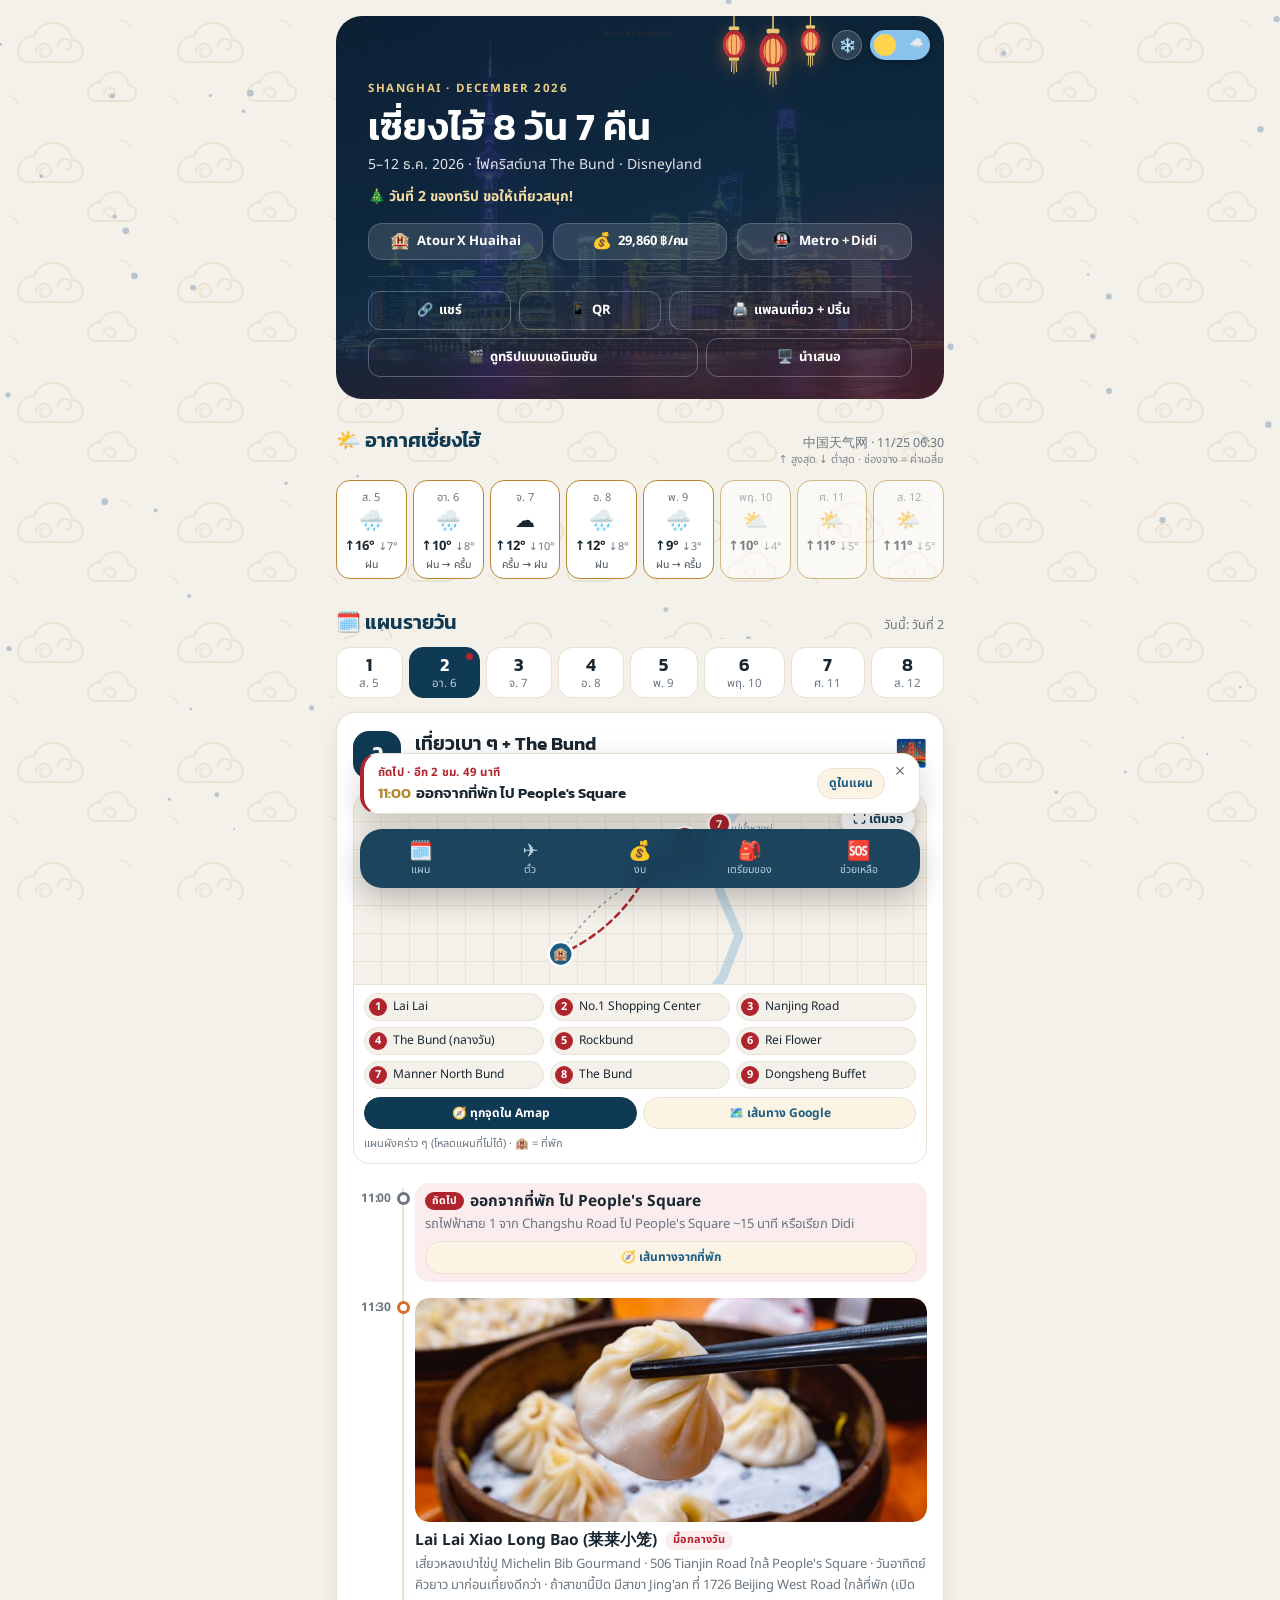
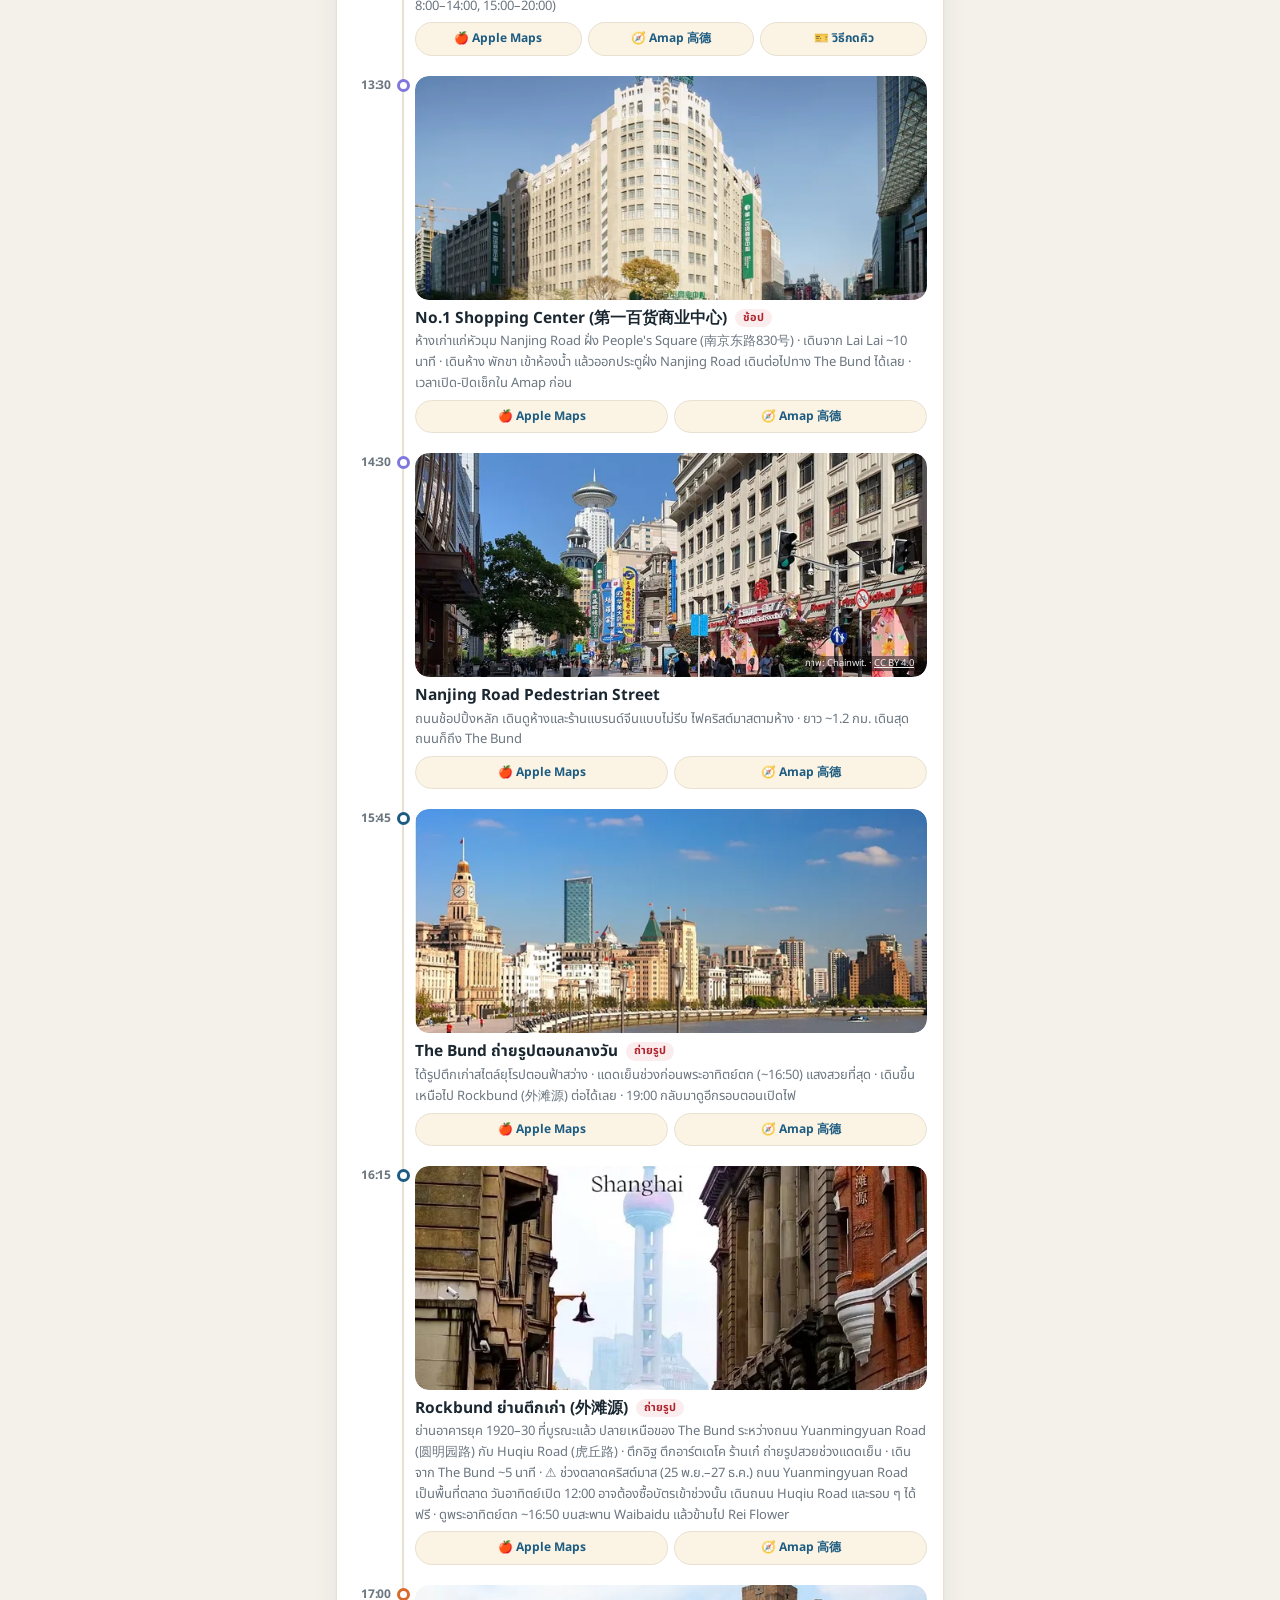
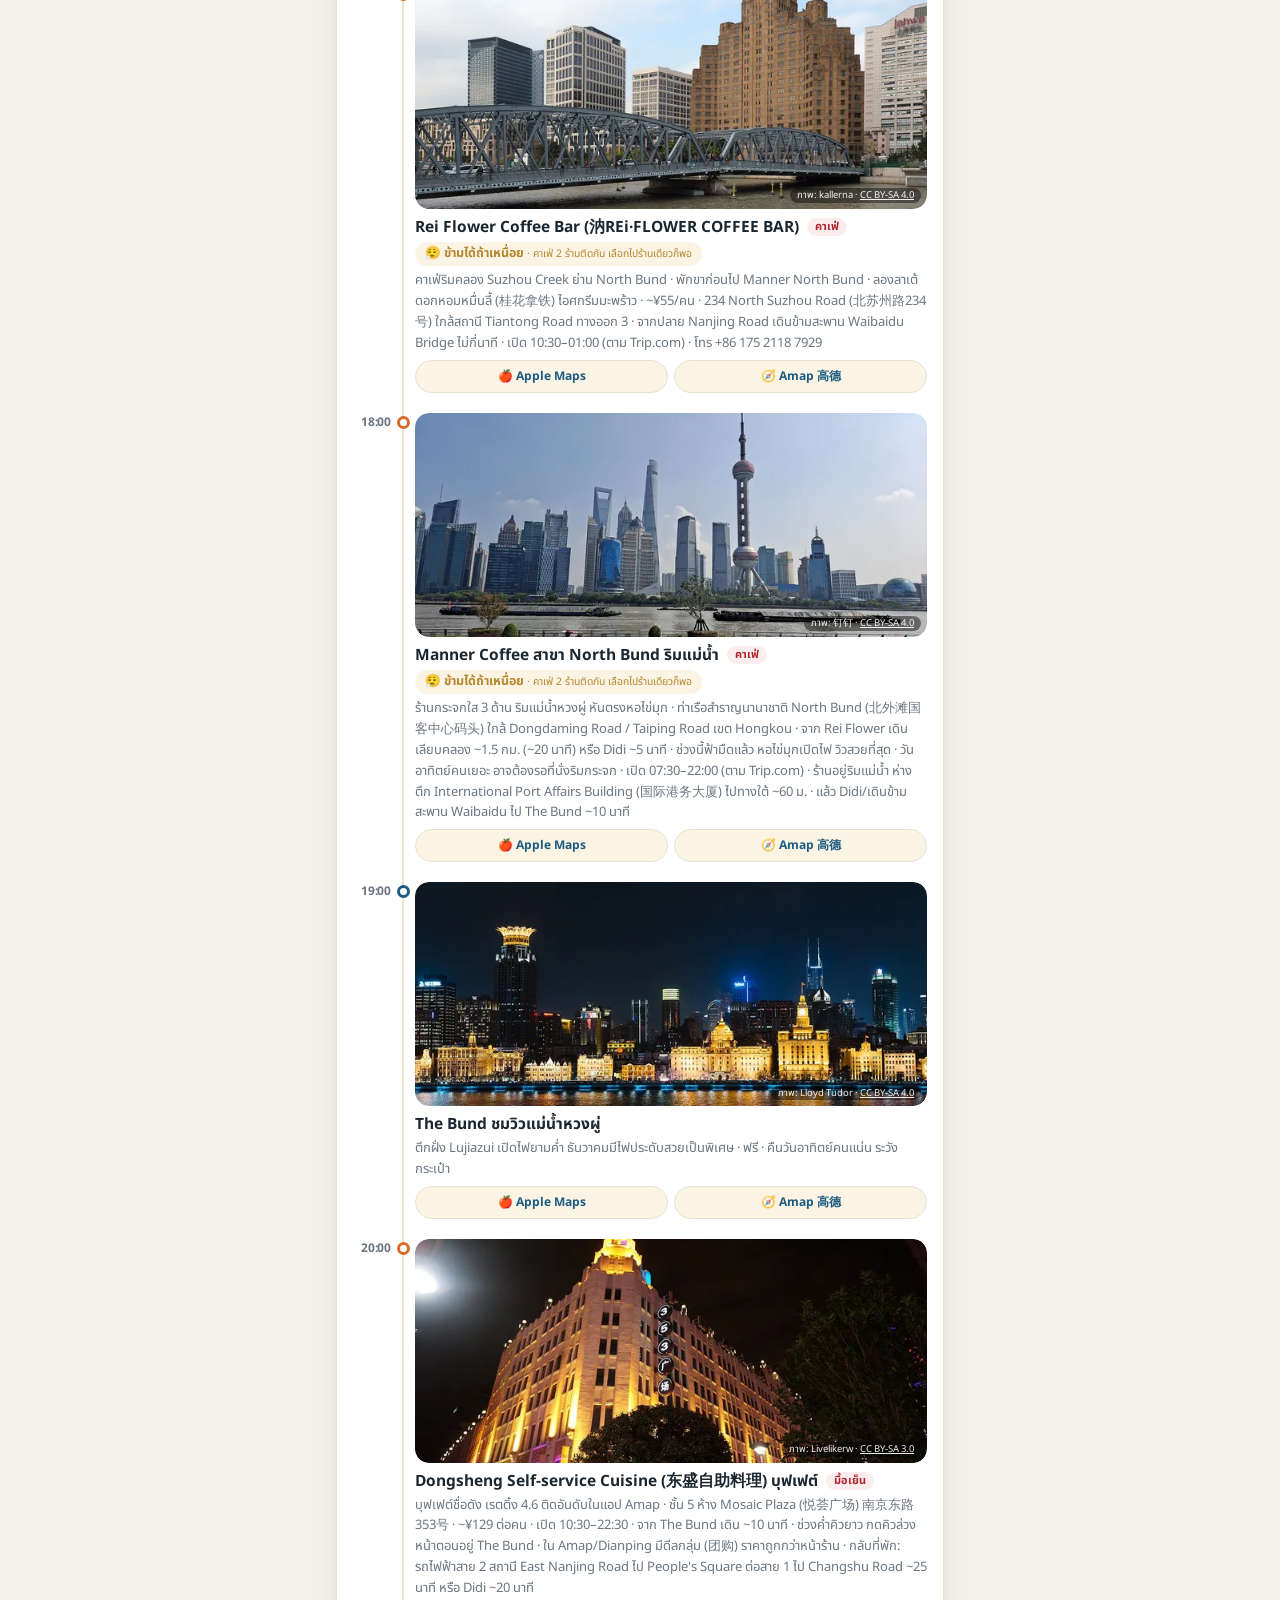
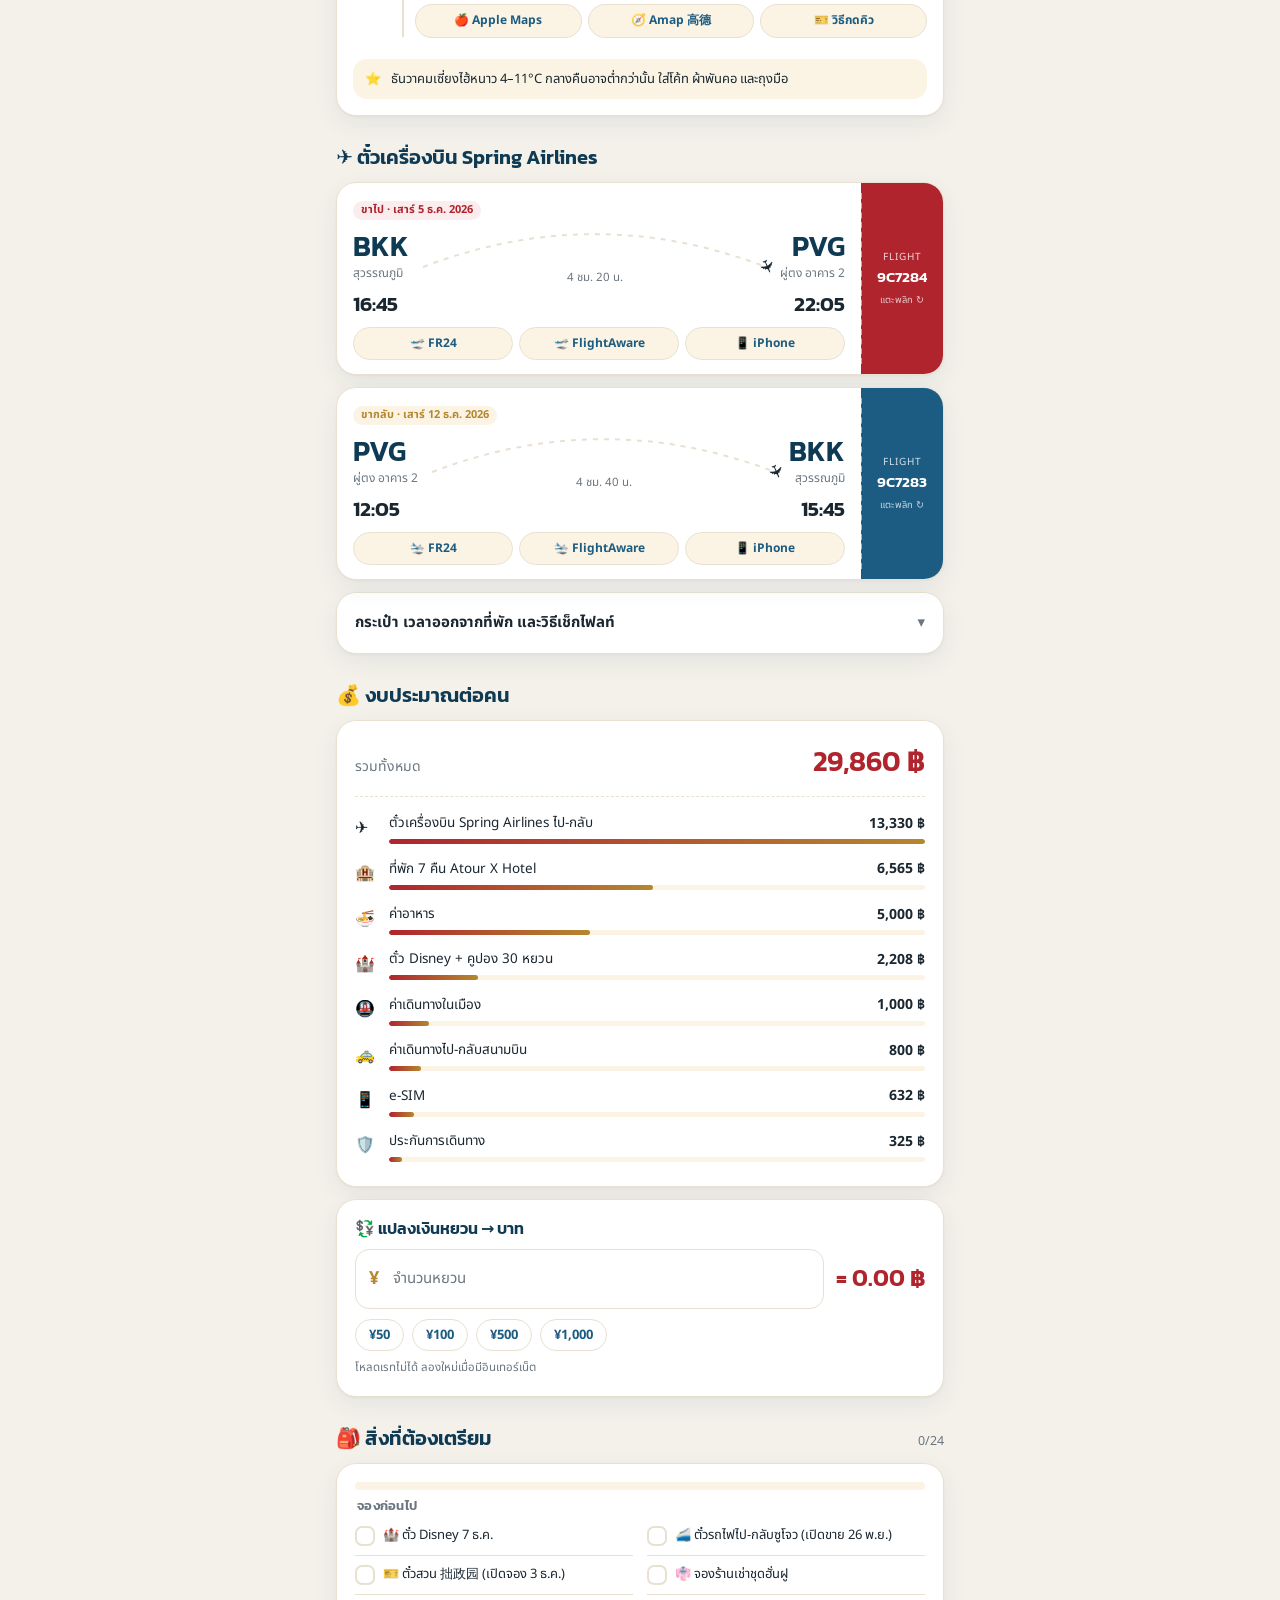
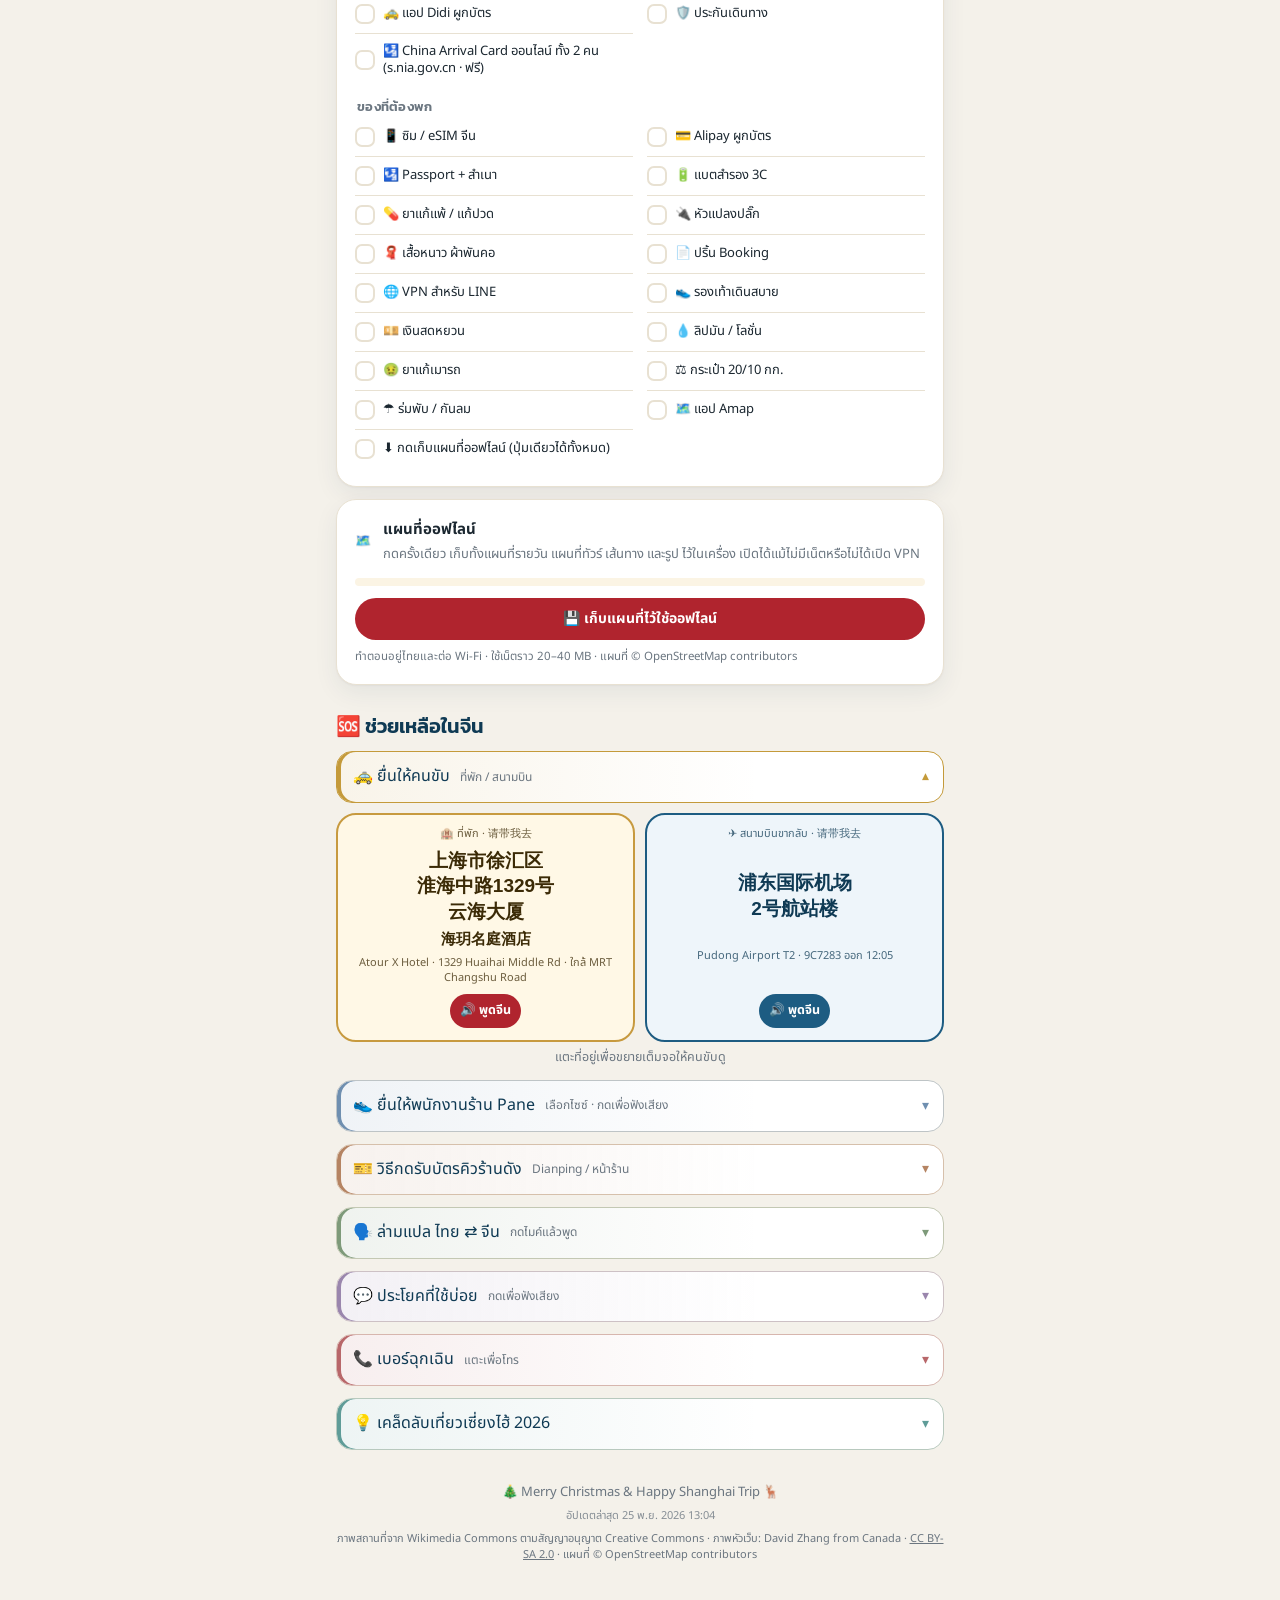
==== commit 0fe00142: "Entry info: visa-free is permanent since 1 Mar 2024; add China online Arrival Card to the booking ch" ====
--- a/index.html
+++ b/index.html
@@ -13,7 +13,7 @@
 <link rel="icon" href="favicon.ico" sizes="48x48">
 <link rel="icon" href="icon.svg" type="image/svg+xml">
 <link rel="icon" href="favicon-32.png" type="image/png" sizes="32x32">
-<meta name="build" content="20261125110955">
+<meta name="build" content="20261125130411">
 <link rel="preload" href="fonts/noto-sans-thai-thai-400-normal.woff2" as="font" type="font/woff2" crossorigin>
 <link rel="stylesheet" href="vendor/leaflet/leaflet.css" media="print" onload="this.media='all'">
 <link rel="preload" href="fonts/kanit-thai-600-normal.woff2" as="font" type="font/woff2" crossorigin>
@@ -987,11 +987,11 @@
   </section>
 
   <section class="sec" id="prep" aria-labelledby="pk-h">
-    <div class="sec-h"><h2 id="pk-h">🎒 สิ่งที่ต้องเตรียม</h2><span class="sec-note" id="pack-count">0/23</span></div>
+    <div class="sec-h"><h2 id="pk-h">🎒 สิ่งที่ต้องเตรียม</h2><span class="sec-note" id="pack-count">0/24</span></div>
     <div class="card">
       <div class="pack-bar"><i id="pack-bar-fill"></i></div>
       <h3 class="pack-h">จองก่อนไป</h3>
-      <ul class="pack"><li class="packing-item" id="pack-bk-disney"><label><input type="checkbox" data-key="bk-disney"><span class="pack-box"><svg viewBox="0 0 16 16" aria-hidden="true"><path d="M3 8.5l3.2 3L13 4.5"/></svg></span><span class="packing-txt">🏰 ตั๋ว Disney 7 ธ.ค.</span></label></li><li class="packing-item" id="pack-bk-train"><label><input type="checkbox" data-key="bk-train"><span class="pack-box"><svg viewBox="0 0 16 16" aria-hidden="true"><path d="M3 8.5l3.2 3L13 4.5"/></svg></span><span class="packing-txt">🚄 ตั๋วรถไฟไป-กลับซูโจว (เปิดขาย 26 พ.ย.)</span></label></li><li class="packing-item" id="pack-bk-garden"><label><input type="checkbox" data-key="bk-garden"><span class="pack-box"><svg viewBox="0 0 16 16" aria-hidden="true"><path d="M3 8.5l3.2 3L13 4.5"/></svg></span><span class="packing-txt">🎫 ตั๋วสวน 拙政园 (เปิดจอง 3 ธ.ค.)</span></label></li><li class="packing-item" id="pack-bk-hanfu"><label><input type="checkbox" data-key="bk-hanfu"><span class="pack-box"><svg viewBox="0 0 16 16" aria-hidden="true"><path d="M3 8.5l3.2 3L13 4.5"/></svg></span><span class="packing-txt">👘 จองร้านเช่าชุดฮั่นฝู</span></label></li><li class="packing-item" id="pack-bk-didi"><label><input type="checkbox" data-key="bk-didi"><span class="pack-box"><svg viewBox="0 0 16 16" aria-hidden="true"><path d="M3 8.5l3.2 3L13 4.5"/></svg></span><span class="packing-txt">🚕 แอป Didi ผูกบัตร</span></label></li><li class="packing-item" id="pack-bk-insure"><label><input type="checkbox" data-key="bk-insure"><span class="pack-box"><svg viewBox="0 0 16 16" aria-hidden="true"><path d="M3 8.5l3.2 3L13 4.5"/></svg></span><span class="packing-txt">🛡️ ประกันเดินทาง</span></label></li></ul>
+      <ul class="pack"><li class="packing-item" id="pack-bk-disney"><label><input type="checkbox" data-key="bk-disney"><span class="pack-box"><svg viewBox="0 0 16 16" aria-hidden="true"><path d="M3 8.5l3.2 3L13 4.5"/></svg></span><span class="packing-txt">🏰 ตั๋ว Disney 7 ธ.ค.</span></label></li><li class="packing-item" id="pack-bk-train"><label><input type="checkbox" data-key="bk-train"><span class="pack-box"><svg viewBox="0 0 16 16" aria-hidden="true"><path d="M3 8.5l3.2 3L13 4.5"/></svg></span><span class="packing-txt">🚄 ตั๋วรถไฟไป-กลับซูโจว (เปิดขาย 26 พ.ย.)</span></label></li><li class="packing-item" id="pack-bk-garden"><label><input type="checkbox" data-key="bk-garden"><span class="pack-box"><svg viewBox="0 0 16 16" aria-hidden="true"><path d="M3 8.5l3.2 3L13 4.5"/></svg></span><span class="packing-txt">🎫 ตั๋วสวน 拙政园 (เปิดจอง 3 ธ.ค.)</span></label></li><li class="packing-item" id="pack-bk-hanfu"><label><input type="checkbox" data-key="bk-hanfu"><span class="pack-box"><svg viewBox="0 0 16 16" aria-hidden="true"><path d="M3 8.5l3.2 3L13 4.5"/></svg></span><span class="packing-txt">👘 จองร้านเช่าชุดฮั่นฝู</span></label></li><li class="packing-item" id="pack-bk-didi"><label><input type="checkbox" data-key="bk-didi"><span class="pack-box"><svg viewBox="0 0 16 16" aria-hidden="true"><path d="M3 8.5l3.2 3L13 4.5"/></svg></span><span class="packing-txt">🚕 แอป Didi ผูกบัตร</span></label></li><li class="packing-item" id="pack-bk-insure"><label><input type="checkbox" data-key="bk-insure"><span class="pack-box"><svg viewBox="0 0 16 16" aria-hidden="true"><path d="M3 8.5l3.2 3L13 4.5"/></svg></span><span class="packing-txt">🛡️ ประกันเดินทาง</span></label></li><li class="packing-item" id="pack-bk-arrival"><label><input type="checkbox" data-key="bk-arrival"><span class="pack-box"><svg viewBox="0 0 16 16" aria-hidden="true"><path d="M3 8.5l3.2 3L13 4.5"/></svg></span><span class="packing-txt">🛂 China Arrival Card ออนไลน์ ทั้ง 2 คน (s.nia.gov.cn · ฟรี)</span></label></li></ul>
       <h3 class="pack-h">ของที่ต้องพก</h3>
       <ul class="pack"><li class="packing-item" id="pack-sim"><label><input type="checkbox" data-key="sim"><span class="pack-box"><svg viewBox="0 0 16 16" aria-hidden="true"><path d="M3 8.5l3.2 3L13 4.5"/></svg></span><span class="packing-txt">📱 ซิม / eSIM จีน</span></label></li><li class="packing-item" id="pack-pay"><label><input type="checkbox" data-key="pay"><span class="pack-box"><svg viewBox="0 0 16 16" aria-hidden="true"><path d="M3 8.5l3.2 3L13 4.5"/></svg></span><span class="packing-txt">💳 Alipay ผูกบัตร</span></label></li><li class="packing-item" id="pack-passport"><label><input type="checkbox" data-key="passport"><span class="pack-box"><svg viewBox="0 0 16 16" aria-hidden="true"><path d="M3 8.5l3.2 3L13 4.5"/></svg></span><span class="packing-txt">🛂 Passport + สำเนา</span></label></li><li class="packing-item" id="pack-powerbank"><label><input type="checkbox" data-key="powerbank"><span class="pack-box"><svg viewBox="0 0 16 16" aria-hidden="true"><path d="M3 8.5l3.2 3L13 4.5"/></svg></span><span class="packing-txt">🔋 แบตสำรอง 3C</span></label></li><li class="packing-item" id="pack-meds"><label><input type="checkbox" data-key="meds"><span class="pack-box"><svg viewBox="0 0 16 16" aria-hidden="true"><path d="M3 8.5l3.2 3L13 4.5"/></svg></span><span class="packing-txt">💊 ยาแก้แพ้ / แก้ปวด</span></label></li><li class="packing-item" id="pack-plug"><label><input type="checkbox" data-key="plug"><span class="pack-box"><svg viewBox="0 0 16 16" aria-hidden="true"><path d="M3 8.5l3.2 3L13 4.5"/></svg></span><span class="packing-txt">🔌 หัวแปลงปลั๊ก</span></label></li><li class="packing-item" id="pack-coat"><label><input type="checkbox" data-key="coat"><span class="pack-box"><svg viewBox="0 0 16 16" aria-hidden="true"><path d="M3 8.5l3.2 3L13 4.5"/></svg></span><span class="packing-txt">🧣 เสื้อหนาว ผ้าพันคอ</span></label></li><li class="packing-item" id="pack-booking"><label><input type="checkbox" data-key="booking"><span class="pack-box"><svg viewBox="0 0 16 16" aria-hidden="true"><path d="M3 8.5l3.2 3L13 4.5"/></svg></span><span class="packing-txt">📄 ปริ้น Booking</span></label></li><li class="packing-item" id="pack-vpn"><label><input type="checkbox" data-key="vpn"><span class="pack-box"><svg viewBox="0 0 16 16" aria-hidden="true"><path d="M3 8.5l3.2 3L13 4.5"/></svg></span><span class="packing-txt">🌐 VPN สำหรับ LINE</span></label></li><li class="packing-item" id="pack-shoes"><label><input type="checkbox" data-key="shoes"><span class="pack-box"><svg viewBox="0 0 16 16" aria-hidden="true"><path d="M3 8.5l3.2 3L13 4.5"/></svg></span><span class="packing-txt">👟 รองเท้าเดินสบาย</span></label></li><li class="packing-item" id="pack-cash"><label><input type="checkbox" data-key="cash"><span class="pack-box"><svg viewBox="0 0 16 16" aria-hidden="true"><path d="M3 8.5l3.2 3L13 4.5"/></svg></span><span class="packing-txt">💴 เงินสดหยวน</span></label></li><li class="packing-item" id="pack-lipbalm"><label><input type="checkbox" data-key="lipbalm"><span class="pack-box"><svg viewBox="0 0 16 16" aria-hidden="true"><path d="M3 8.5l3.2 3L13 4.5"/></svg></span><span class="packing-txt">💧 ลิปมัน / โลชั่น</span></label></li><li class="packing-item" id="pack-motionsick"><label><input type="checkbox" data-key="motionsick"><span class="pack-box"><svg viewBox="0 0 16 16" aria-hidden="true"><path d="M3 8.5l3.2 3L13 4.5"/></svg></span><span class="packing-txt">🤢 ยาแก้เมารถ</span></label></li><li class="packing-item" id="pack-luggage"><label><input type="checkbox" data-key="luggage"><span class="pack-box"><svg viewBox="0 0 16 16" aria-hidden="true"><path d="M3 8.5l3.2 3L13 4.5"/></svg></span><span class="packing-txt">⚖️ กระเป๋า 20/10 กก.</span></label></li><li class="packing-item" id="pack-umbrella"><label><input type="checkbox" data-key="umbrella"><span class="pack-box"><svg viewBox="0 0 16 16" aria-hidden="true"><path d="M3 8.5l3.2 3L13 4.5"/></svg></span><span class="packing-txt">☂️ ร่มพับ / กันลม</span></label></li><li class="packing-item" id="pack-maps"><label><input type="checkbox" data-key="maps"><span class="pack-box"><svg viewBox="0 0 16 16" aria-hidden="true"><path d="M3 8.5l3.2 3L13 4.5"/></svg></span><span class="packing-txt">🗺️ แอป Amap</span></label></li><li class="packing-item" id="pack-offmap"><label><input type="checkbox" data-key="offmap"><span class="pack-box"><svg viewBox="0 0 16 16" aria-hidden="true"><path d="M3 8.5l3.2 3L13 4.5"/></svg></span><span class="packing-txt">⬇️ กดเก็บแผนที่ออฟไลน์ (ปุ่มเดียวได้ทั้งหมด)</span></label></li></ul>
     </div>
@@ -1071,17 +1071,17 @@
     <p class="hint">แนะนำแคปหน้านี้เก็บไว้ เผื่อไม่มีเน็ต</p>
     </details>
     <details class="drop t-tip"><summary class="sub-h">💡 เคล็ดลับเที่ยวเซี่ยงไฮ้ 2026</summary>
-    <div class="tips"><details class="tip"><summary><span aria-hidden="true">🛂</span>วีซ่า</summary><p>พาสปอร์ตไทยเข้าจีนแบบ Free Visa อยู่ได้สูงสุด 30 วัน (ไม่เกิน 90 วันใน 180 วัน) · ตั้งแต่ 1 มี.ค. 2026 ไทย-จีนยกเว้นวีซ่าให้กันแบบสองทาง มีผลถึง 31 ธ.ค. 2026 ครอบคลุมทริปนี้</p></details><details class="tip"><summary><span aria-hidden="true">🛂</span>พาสปอร์ตหาย ทำ 3 ขั้นตอน</summary><p>1) แจ้งความที่สถานีตำรวจ (派出所) ขอใบรับแจ้งความ 报案回执 · 2) ไปสำนักงานตรวจคนเข้าเมือง (出入境) ขอหนังสือรับรองการแจ้งพาสปอร์ตหาย 护照报失证明 และวีซ่าออกนอกประเทศ อาจใช้เวลาหลายวันทำการ · 3) ติดต่อสถานกงสุลใหญ่ไทย ณ เซี่ยงไฮ้ ขอเอกสารเดินทางฉุกเฉิน (ETD) กลับไทย · ถ่ายรูปหน้าพาสปอร์ตเก็บไว้ในมือถือและอีเมลก่อนเดินทาง</p></details><details class="tip"><summary><span aria-hidden="true">🔋</span>แบตสำรองขึ้นเครื่องในจีน</summary><p>ต้องมีตรา 3C (CCC) และตัวเลขความจุ (mAh หรือ Wh) พิมพ์ชัด ไม่ลอก ไม่งั้นถูกยึดที่จุดตรวจ · ใส่กระเป๋าถือเท่านั้น ห้ามโหลด · ไม่เกิน 100Wh (~27,000mAh) ไม่ต้องขออนุญาต · ห้ามใช้ชาร์จบนเครื่อง · ถ้าแบตไม่มี 3C ซื้อใหม่ในจีนก่อนวันกลับได้ (ร้านสะดวกซื้อ/ห้าง)</p></details><details class="tip"><summary><span aria-hidden="true">🧻</span>พกทิชชูติดตัว</summary><p>ห้องน้ำสาธารณะหลายที่ไม่มีกระดาษให้ บางที่เป็นแบบนั่งยอง · พกทิชชูแบบห่อเล็กกับเจลล้างมือ · ห้องน้ำในห้าง ร้านกาแฟ และสถานีใหญ่สะอาดกว่า</p></details><details class="tip"><summary><span aria-hidden="true">📷</span>สแกนเมนูด้วยมือถือ</summary><p>เมนูส่วนใหญ่เป็นภาษาจีนล้วน · iPhone: เปิดกล้องแล้วกดไอคอนข้อความ หรือแอป Translate โหมดกล้อง · Android: Google Lens (ต้องเปิด VPN) · แอปที่ใช้ได้ไม่ต้อง VPN: Alipay มีฟังก์ชันแปลในตัว · ร้านที่สั่งผ่าน QR บนโต๊ะ เปิดในมือถือแล้วแปลหน้าเว็บได้</p></details><details class="tip"><summary><span aria-hidden="true">🗺️</span>แผนที่ในจีน</summary><p>Google Maps ใช้ไม่ได้ถ้าไม่เปิด VPN · ลิงก์ในเว็บนี้ใช้ Apple Maps (ใช้ได้ในจีน) และ Amap 高德 ซึ่งคนท้องถิ่นใช้กัน</p></details><details class="tip"><summary><span aria-hidden="true">📱</span>จ่ายเงิน</summary><p>โหลด Alipay / WeChat Pay ผูกบัตรต่างชาติไว้ล่วงหน้า ร้านส่วนใหญ่ไม่รับเงินสด</p></details><details class="tip"><summary><span aria-hidden="true">🚇</span>รถไฟฟ้า</summary><p>ใช้ QR ในแอป Alipay หรือ Shanghai Public Transportation Card ครอบคลุมเกือบทุกจุดเที่ยว</p></details><details class="tip"><summary><span aria-hidden="true">🌐</span>อินเทอร์เน็ต</summary><p>Google / Facebook / LINE ใช้ไม่ได้ในจีน โหลด VPN หรือใช้ WeChat แทนก่อนเดินทาง</p></details><details class="tip"><summary><span aria-hidden="true">🧥</span>อากาศ</summary><p>หนาว 4–11°C ใส่เสื้อแบบหลายชั้น เพราะในห้างและร้านเปิดฮีตเตอร์ร้อน</p></details><details class="tip"><summary><span aria-hidden="true">🎡</span>Disneyland ครบ 10 ปี</summary><p>ปีนี้มีแคมเปญ &quot;With You, It&#x27;s Magic+&quot; โชว์หน้าปราสาทใหม่และขบวนพาเหรดพิเศษ · ซื้อตั๋วล่วงหน้าในเว็บหรือแอปทางการ</p></details><details class="tip"><summary><span aria-hidden="true">🎄</span>คริสต์มาส</summary><p>ธันวาคมมีไฟประดับตามห้างและ The Bund สวยเป็นพิเศษ</p></details></div>
+    <div class="tips"><details class="tip"><summary><span aria-hidden="true">🛂</span>วีซ่า</summary><p>พาสปอร์ตไทยเข้าจีนแบบ Free Visa อยู่ได้สูงสุด 30 วัน (ไม่เกิน 90 วันใน 180 วัน) · ไทย-จีนยกเว้นวีซ่าให้กันแบบถาวรตั้งแต่ 1 มี.ค. 2024 · ⚠️ แต่ต้องกรอก China Arrival Card (บัตรขาเข้า) ออนไลน์ฟรีที่ s.nia.gov.cn ก่อนบิน ทุกคน คนละใบ</p></details><details class="tip"><summary><span aria-hidden="true">🛂</span>พาสปอร์ตหาย ทำ 3 ขั้นตอน</summary><p>1) แจ้งความที่สถานีตำรวจ (派出所) ขอใบรับแจ้งความ 报案回执 · 2) ไปสำนักงานตรวจคนเข้าเมือง (出入境) ขอหนังสือรับรองการแจ้งพาสปอร์ตหาย 护照报失证明 และวีซ่าออกนอกประเทศ อาจใช้เวลาหลายวันทำการ · 3) ติดต่อสถานกงสุลใหญ่ไทย ณ เซี่ยงไฮ้ ขอเอกสารเดินทางฉุกเฉิน (ETD) กลับไทย · ถ่ายรูปหน้าพาสปอร์ตเก็บไว้ในมือถือและอีเมลก่อนเดินทาง</p></details><details class="tip"><summary><span aria-hidden="true">🔋</span>แบตสำรองขึ้นเครื่องในจีน</summary><p>ต้องมีตรา 3C (CCC) และตัวเลขความจุ (mAh หรือ Wh) พิมพ์ชัด ไม่ลอก ไม่งั้นถูกยึดที่จุดตรวจ · ใส่กระเป๋าถือเท่านั้น ห้ามโหลด · ไม่เกิน 100Wh (~27,000mAh) ไม่ต้องขออนุญาต · ห้ามใช้ชาร์จบนเครื่อง · ถ้าแบตไม่มี 3C ซื้อใหม่ในจีนก่อนวันกลับได้ (ร้านสะดวกซื้อ/ห้าง)</p></details><details class="tip"><summary><span aria-hidden="true">🧻</span>พกทิชชูติดตัว</summary><p>ห้องน้ำสาธารณะหลายที่ไม่มีกระดาษให้ บางที่เป็นแบบนั่งยอง · พกทิชชูแบบห่อเล็กกับเจลล้างมือ · ห้องน้ำในห้าง ร้านกาแฟ และสถานีใหญ่สะอาดกว่า</p></details><details class="tip"><summary><span aria-hidden="true">📷</span>สแกนเมนูด้วยมือถือ</summary><p>เมนูส่วนใหญ่เป็นภาษาจีนล้วน · iPhone: เปิดกล้องแล้วกดไอคอนข้อความ หรือแอป Translate โหมดกล้อง · Android: Google Lens (ต้องเปิด VPN) · แอปที่ใช้ได้ไม่ต้อง VPN: Alipay มีฟังก์ชันแปลในตัว · ร้านที่สั่งผ่าน QR บนโต๊ะ เปิดในมือถือแล้วแปลหน้าเว็บได้</p></details><details class="tip"><summary><span aria-hidden="true">🗺️</span>แผนที่ในจีน</summary><p>Google Maps ใช้ไม่ได้ถ้าไม่เปิด VPN · ลิงก์ในเว็บนี้ใช้ Apple Maps (ใช้ได้ในจีน) และ Amap 高德 ซึ่งคนท้องถิ่นใช้กัน</p></details><details class="tip"><summary><span aria-hidden="true">📱</span>จ่ายเงิน</summary><p>โหลด Alipay / WeChat Pay ผูกบัตรต่างชาติไว้ล่วงหน้า ร้านส่วนใหญ่ไม่รับเงินสด</p></details><details class="tip"><summary><span aria-hidden="true">🚇</span>รถไฟฟ้า</summary><p>ใช้ QR ในแอป Alipay หรือ Shanghai Public Transportation Card ครอบคลุมเกือบทุกจุดเที่ยว</p></details><details class="tip"><summary><span aria-hidden="true">🌐</span>อินเทอร์เน็ต</summary><p>Google / Facebook / LINE ใช้ไม่ได้ในจีน โหลด VPN หรือใช้ WeChat แทนก่อนเดินทาง</p></details><details class="tip"><summary><span aria-hidden="true">🧥</span>อากาศ</summary><p>หนาว 4–11°C ใส่เสื้อแบบหลายชั้น เพราะในห้างและร้านเปิดฮีตเตอร์ร้อน</p></details><details class="tip"><summary><span aria-hidden="true">🎡</span>Disneyland ครบ 10 ปี</summary><p>ปีนี้มีแคมเปญ &quot;With You, It&#x27;s Magic+&quot; โชว์หน้าปราสาทใหม่และขบวนพาเหรดพิเศษ · ซื้อตั๋วล่วงหน้าในเว็บหรือแอปทางการ</p></details><details class="tip"><summary><span aria-hidden="true">🎄</span>คริสต์มาส</summary><p>ธันวาคมมีไฟประดับตามห้างและ The Bund สวยเป็นพิเศษ</p></details></div>
     </details>
   </section>
 
   <footer class="foot">🎄 Merry Christmas & Happy Shanghai Trip 🦌
-    <small class="ver">อัปเดตล่าสุด 25 พ.ย. 2026 11:09</small>
+    <small class="ver">อัปเดตล่าสุด 25 พ.ย. 2026 13:04</small>
     <small>ภาพสถานที่จาก Wikimedia Commons ตามสัญญาอนุญาต Creative Commons · ภาพหัวเว็บ: David Zhang from Canada · <a href="https://commons.wikimedia.org/wiki/File:Pudong_night_skyline_viewed_from_the_Bund_in_Shanghai_%2841199899084%29.jpg" target="_blank" rel="noopener">CC BY-SA 2.0</a> · แผนที่ © OpenStreetMap contributors</small></footer>
 </main>
 
 <div id="printdoc" aria-hidden="true">
-  <header class="p-head"><img class="p-hero" data-psrc="img/hd/hero-960.webp" alt=""><div class="p-hin"><small>SHANGHAI · DECEMBER 2026 · Toonzii &amp; Bear</small><h1>แผนเที่ยวเซี่ยงไฮ้ 8 วัน 7 คืน</h1><p>เสาร์ 5 – เสาร์ 12 ธันวาคม 2026 · พิมพ์จากเว็บ อัปเดต 25 พ.ย. 2026 11:09</p></div></header>
+  <header class="p-head"><img class="p-hero" data-psrc="img/hd/hero-960.webp" alt=""><div class="p-hin"><small>SHANGHAI · DECEMBER 2026 · Toonzii &amp; Bear</small><h1>แผนเที่ยวเซี่ยงไฮ้ 8 วัน 7 คืน</h1><p>เสาร์ 5 – เสาร์ 12 ธันวาคม 2026 · พิมพ์จากเว็บ อัปเดต 25 พ.ย. 2026 13:04</p></div></header>
   <div class="p-grid">
     <div class="p-box"><h4>✈️ เที่ยวบิน Spring Airlines</h4><table class="p-tbl"><tbody>
       <tr><td><b>ขาไป</b> ส. 5 ธ.ค.</td><td class="p-mono">9C7284</td><td>BKK 16:45 → PVG 22:05</td></tr>
@@ -1105,7 +1105,7 @@
       <div><h2>ประโยคที่ใช้บ่อย</h2><table class="p-tbl"><tbody><tr><td class="p-zh" lang="zh-CN">多少钱？</td><td class="p-n">duō shǎo qián</td><td>เท่าไหร่ครับ/คะ</td></tr><tr><td class="p-zh" lang="zh-CN">不要辣</td><td class="p-n">bú yào là</td><td>ไม่เอาเผ็ด</td></tr><tr><td class="p-zh" lang="zh-CN">少辣</td><td class="p-n">shǎo là</td><td>เผ็ดน้อย</td></tr><tr><td class="p-zh" lang="zh-CN">洗手间在哪里？</td><td class="p-n">xǐ shǒu jiān zài nǎ lǐ</td><td>ห้องน้ำอยู่ไหน</td></tr><tr><td class="p-zh" lang="zh-CN">可以用支付宝吗？</td><td class="p-n">kě yǐ yòng zhī fù bǎo ma</td><td>จ่าย Alipay ได้ไหม</td></tr><tr><td class="p-zh" lang="zh-CN">这个</td><td class="p-n">zhè ge</td><td>อันนี้ (ชี้ที่เมนู)</td></tr><tr><td class="p-zh" lang="zh-CN">买单</td><td class="p-n">mǎi dān</td><td>เช็กบิล</td></tr><tr><td class="p-zh" lang="zh-CN">谢谢</td><td class="p-n">xiè xie</td><td>ขอบคุณ</td></tr></tbody></table>
         <h2>งบต่อคน</h2><table class="p-tbl"><tbody><tr><td>ตั๋วเครื่องบิน Spring Airlines ไป-กลับ</td><td class="p-r">13,330 ฿</td></tr><tr><td>ที่พัก 7 คืน Atour X Hotel</td><td class="p-r">6,565 ฿</td></tr><tr><td>ค่าอาหาร</td><td class="p-r">5,000 ฿</td></tr><tr><td>ตั๋ว Disney + คูปอง 30 หยวน</td><td class="p-r">2,208 ฿</td></tr><tr><td>ค่าเดินทางในเมือง</td><td class="p-r">1,000 ฿</td></tr><tr><td>ค่าเดินทางไป-กลับสนามบิน</td><td class="p-r">800 ฿</td></tr><tr><td>e-SIM</td><td class="p-r">632 ฿</td></tr><tr><td>ประกันการเดินทาง</td><td class="p-r">325 ฿</td></tr><tr><td><b>รวม</b></td><td class="p-r"><b>29,860 ฿</b></td></tr></tbody></table></div>
     </div>
-    <h2>เช็กลิสต์ก่อนออกเดินทาง</h2><ul class="p-pack"><li>☐ ตั๋ว Disney 7 ธ.ค.</li><li>☐ ตั๋วรถไฟไป-กลับซูโจว (เปิดขาย 26 พ.ย.)</li><li>☐ ตั๋วสวน 拙政园 (เปิดจอง 3 ธ.ค.)</li><li>☐ จองร้านเช่าชุดฮั่นฝู</li><li>☐ แอป Didi ผูกบัตร</li><li>☐ ประกันเดินทาง</li><li>☐ ซิม / eSIM จีน</li><li>☐ Alipay ผูกบัตร</li><li>☐ Passport + สำเนา</li><li>☐ แบตสำรอง 3C</li><li>☐ ยาแก้แพ้ / แก้ปวด</li><li>☐ หัวแปลงปลั๊ก</li><li>☐ เสื้อหนาว ผ้าพันคอ</li><li>☐ ปริ้น Booking</li><li>☐ VPN สำหรับ LINE</li><li>☐ รองเท้าเดินสบาย</li><li>☐ เงินสดหยวน</li><li>☐ ลิปมัน / โลชั่น</li><li>☐ ยาแก้เมารถ</li><li>☐ กระเป๋า 20/10 กก.</li><li>☐ ร่มพับ / กันลม</li><li>☐ แอป Amap</li><li>☐ กดเก็บแผนที่ออฟไลน์ (ปุ่มเดียวได้ทั้งหมด)</li></ul>
+    <h2>เช็กลิสต์ก่อนออกเดินทาง</h2><ul class="p-pack"><li>☐ ตั๋ว Disney 7 ธ.ค.</li><li>☐ ตั๋วรถไฟไป-กลับซูโจว (เปิดขาย 26 พ.ย.)</li><li>☐ ตั๋วสวน 拙政园 (เปิดจอง 3 ธ.ค.)</li><li>☐ จองร้านเช่าชุดฮั่นฝู</li><li>☐ แอป Didi ผูกบัตร</li><li>☐ ประกันเดินทาง</li><li>☐ China Arrival Card ออนไลน์ ทั้ง 2 คน (s.nia.gov.cn · ฟรี)</li><li>☐ ซิม / eSIM จีน</li><li>☐ Alipay ผูกบัตร</li><li>☐ Passport + สำเนา</li><li>☐ แบตสำรอง 3C</li><li>☐ ยาแก้แพ้ / แก้ปวด</li><li>☐ หัวแปลงปลั๊ก</li><li>☐ เสื้อหนาว ผ้าพันคอ</li><li>☐ ปริ้น Booking</li><li>☐ VPN สำหรับ LINE</li><li>☐ รองเท้าเดินสบาย</li><li>☐ เงินสดหยวน</li><li>☐ ลิปมัน / โลชั่น</li><li>☐ ยาแก้เมารถ</li><li>☐ กระเป๋า 20/10 กก.</li><li>☐ ร่มพับ / กันลม</li><li>☐ แอป Amap</li><li>☐ กดเก็บแผนที่ออฟไลน์ (ปุ่มเดียวได้ทั้งหมด)</li></ul>
   </section>
 </div>
 <div id="pstprint" aria-hidden="true"></div>
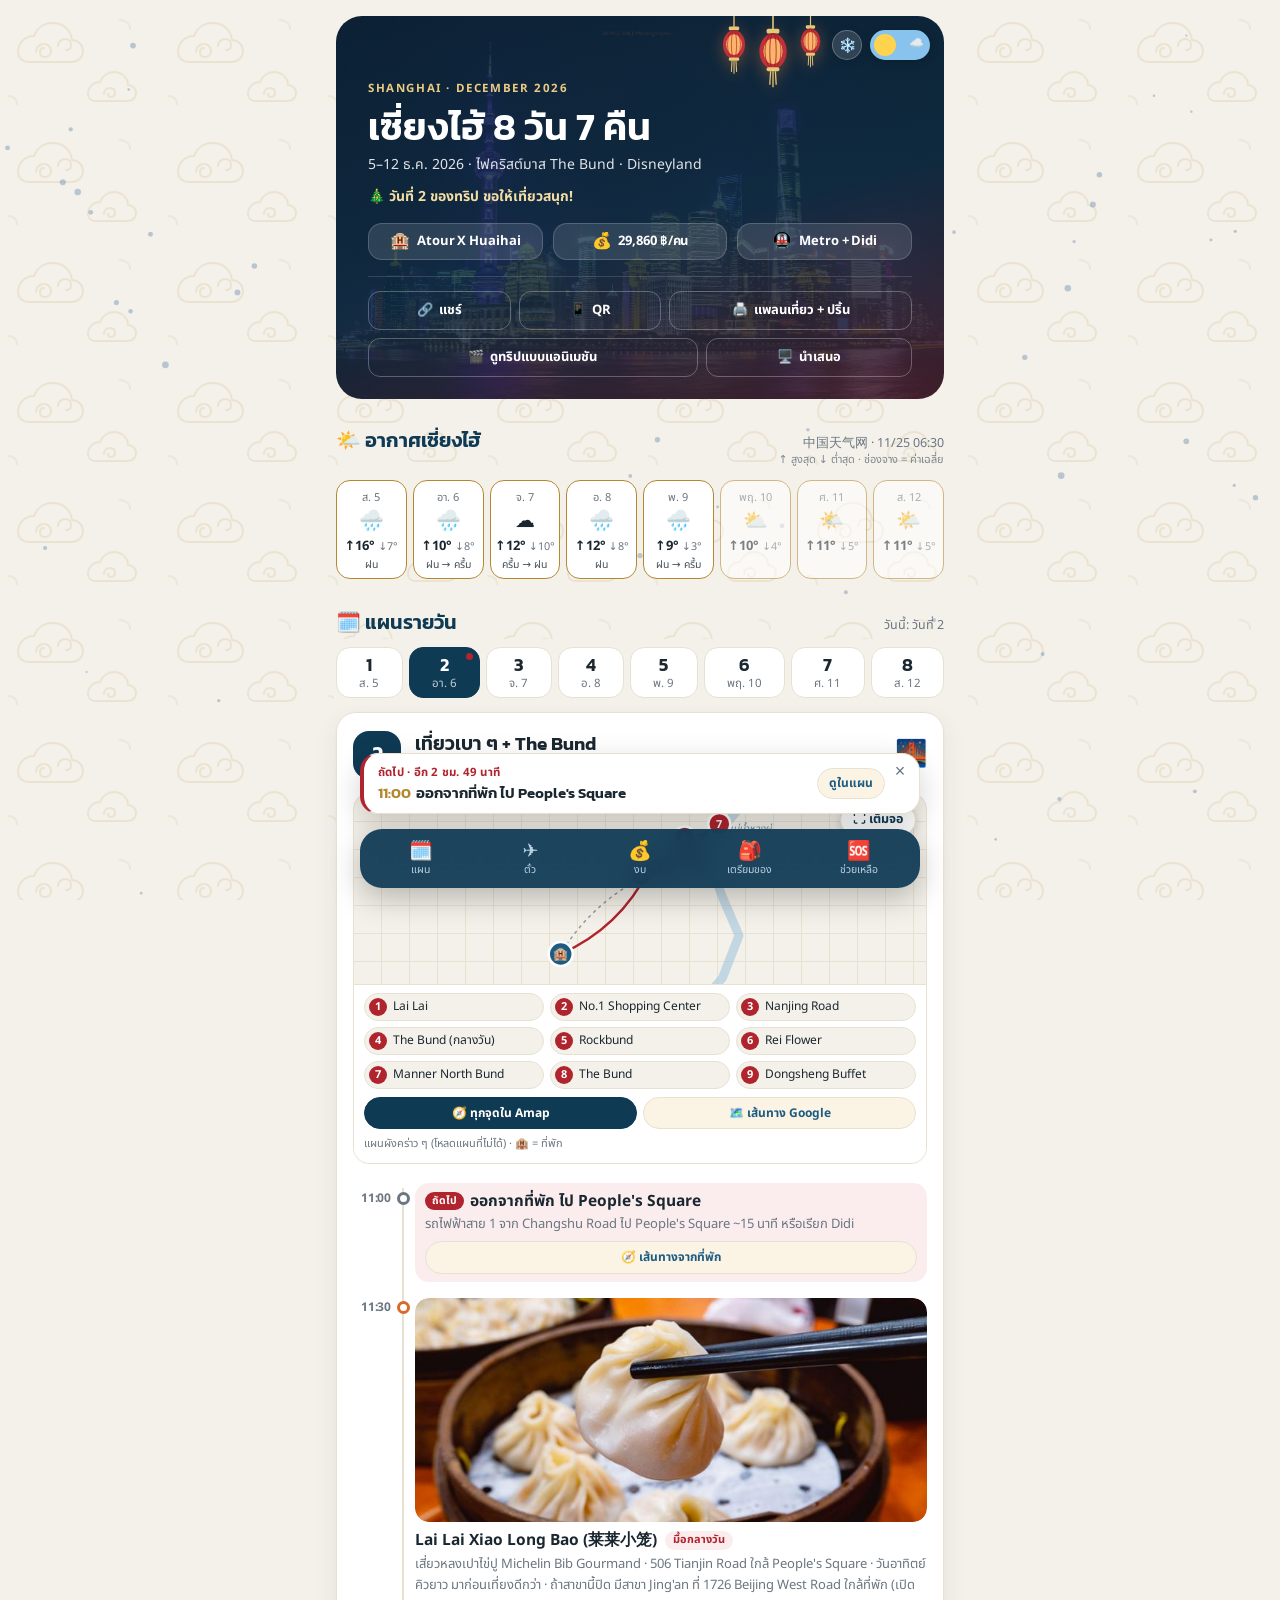
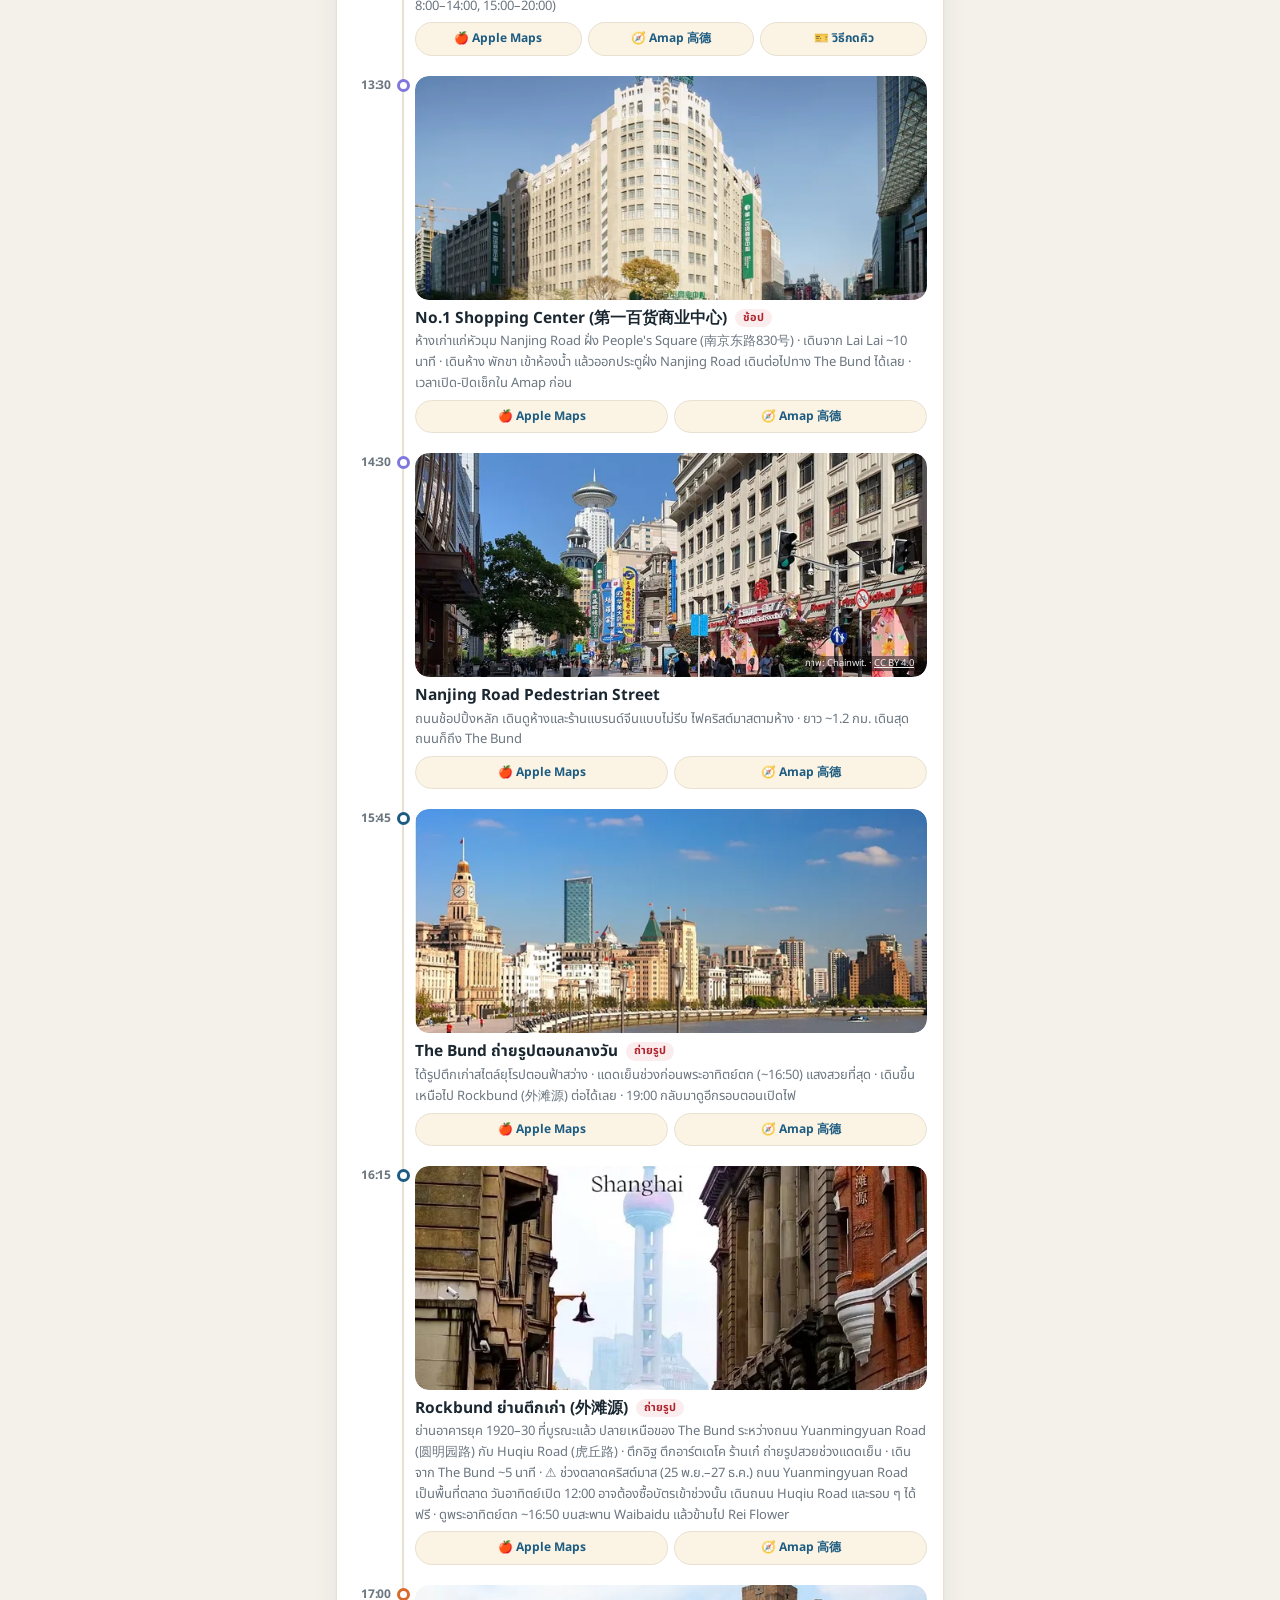
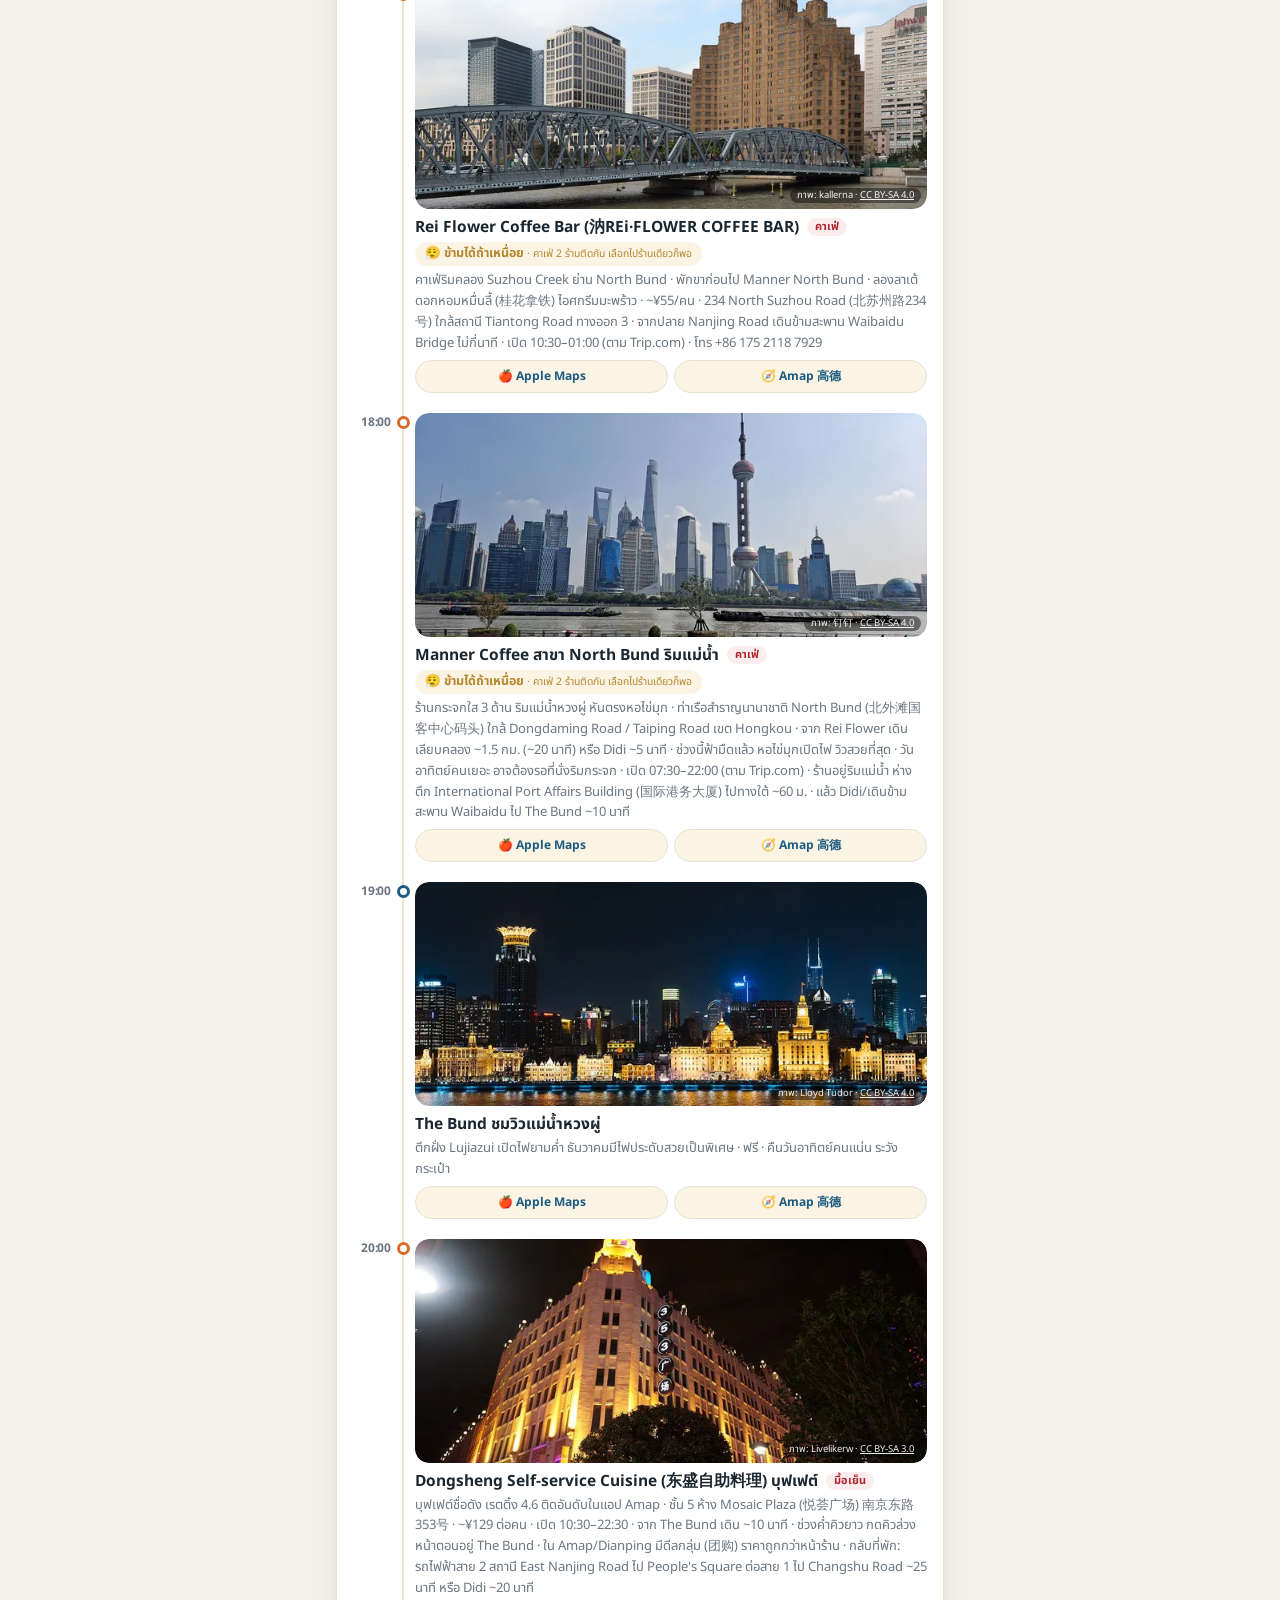
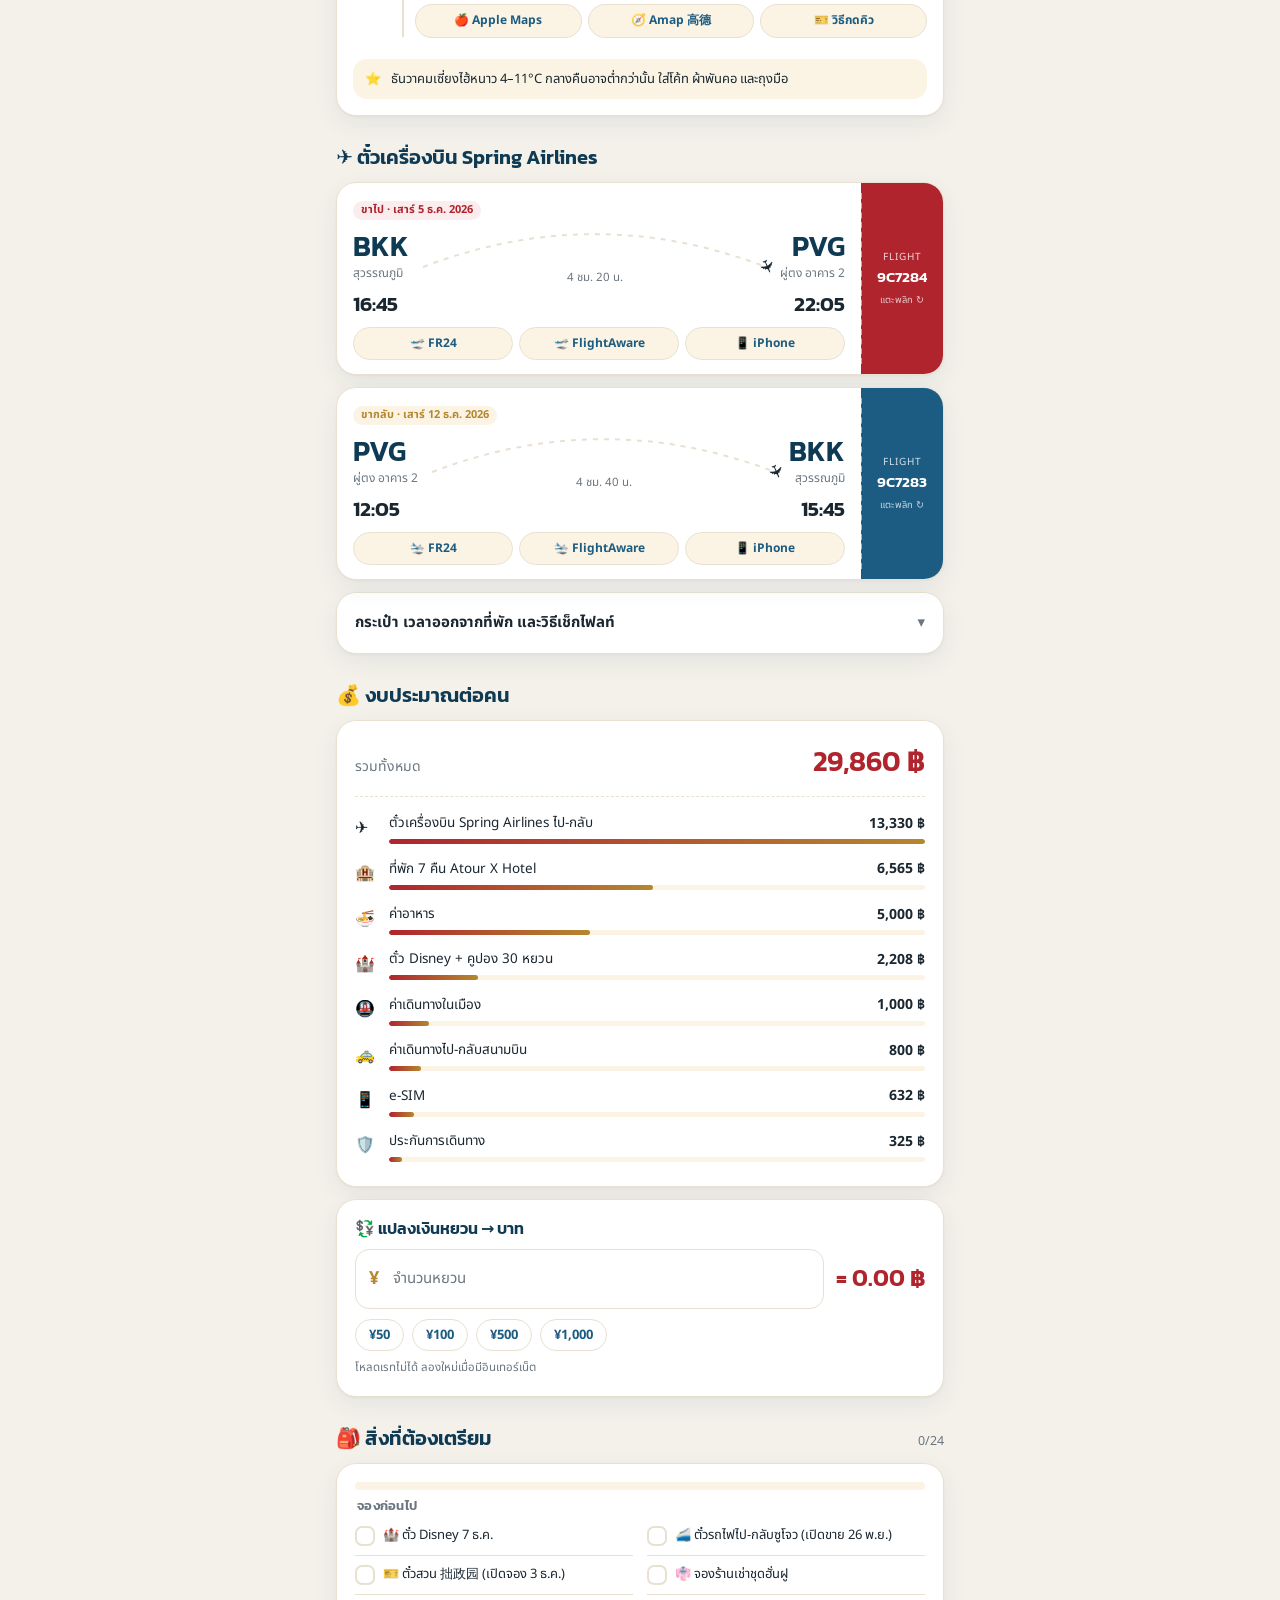
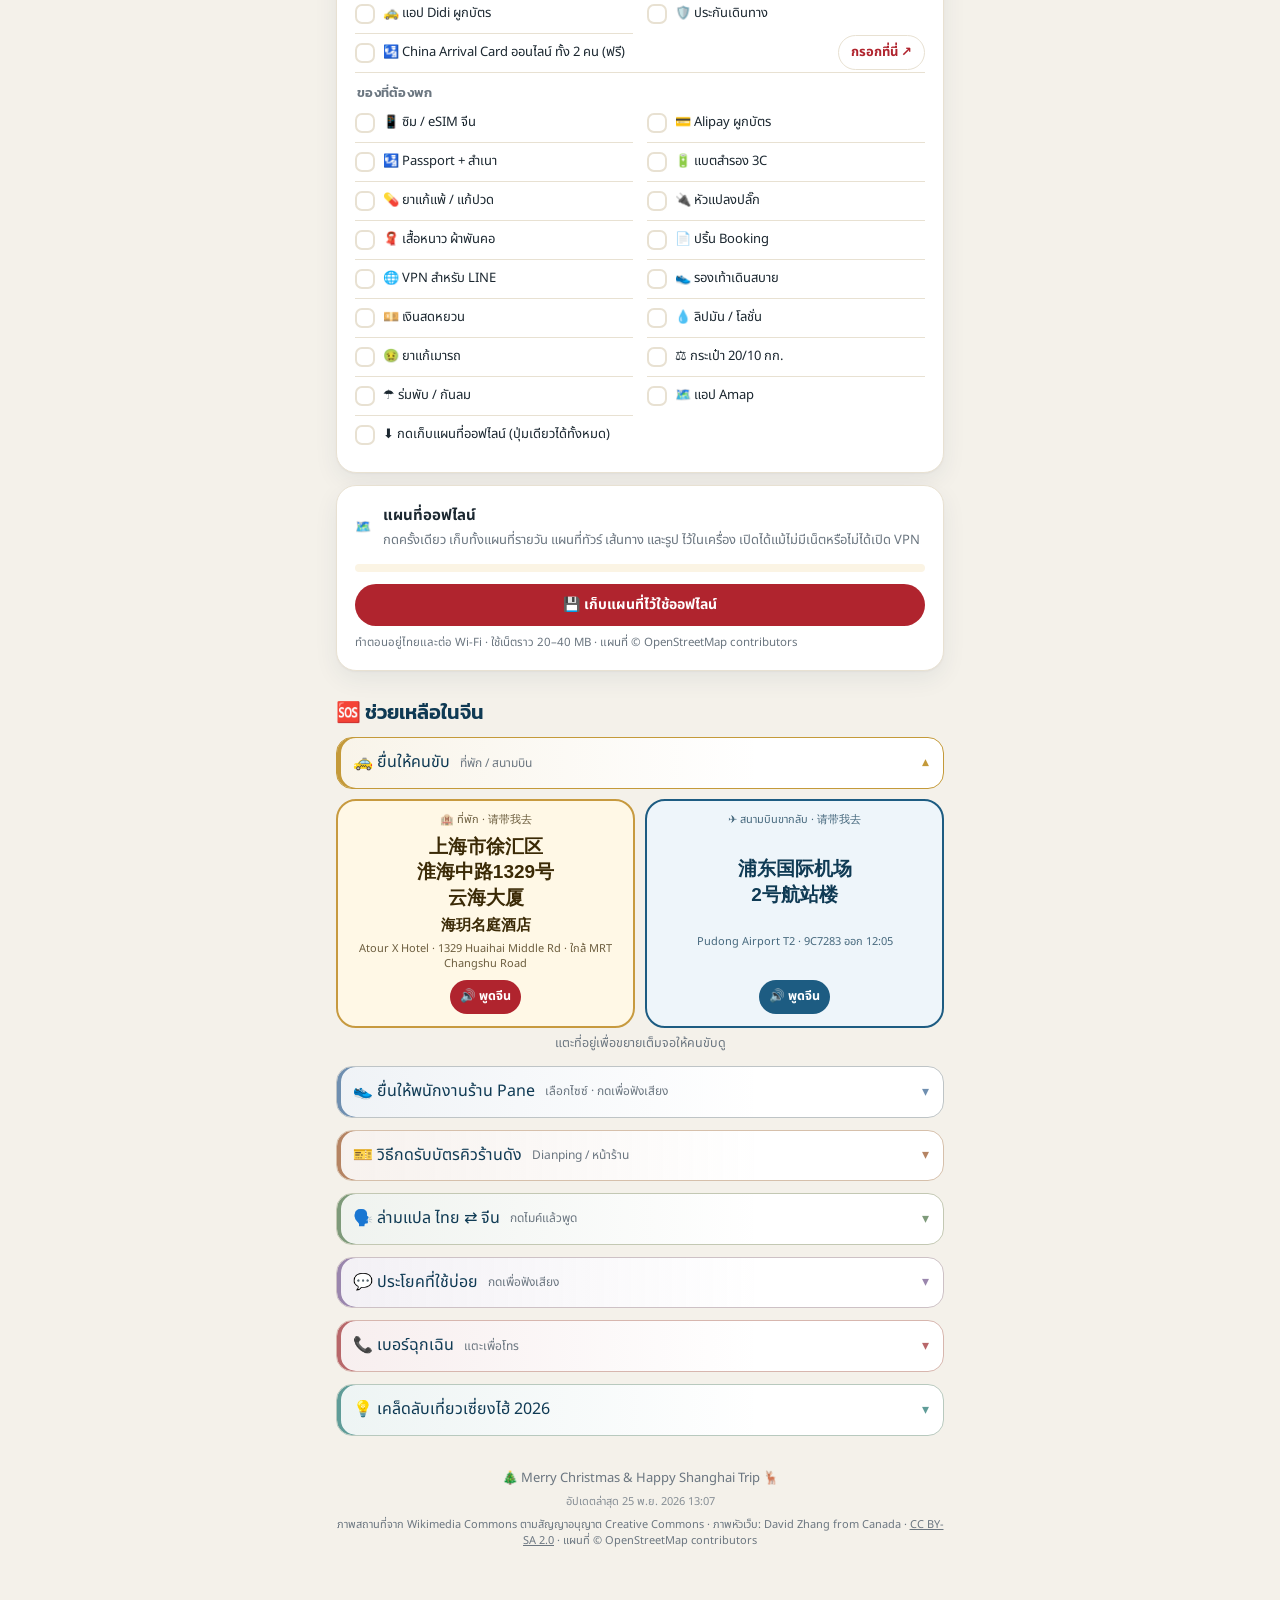
==== commit 99d291c7: "Checklist: link to the official China Arrival Card form Co-Authored-By: Claude Opus 5.5 <noreply@ant" ====
--- a/index.html
+++ b/index.html
@@ -13,7 +13,7 @@
 <link rel="icon" href="favicon.ico" sizes="48x48">
 <link rel="icon" href="icon.svg" type="image/svg+xml">
 <link rel="icon" href="favicon-32.png" type="image/png" sizes="32x32">
-<meta name="build" content="20261125130411">
+<meta name="build" content="20261125130755">
 <link rel="preload" href="fonts/noto-sans-thai-thai-400-normal.woff2" as="font" type="font/woff2" crossorigin>
 <link rel="stylesheet" href="vendor/leaflet/leaflet.css" media="print" onload="this.media='all'">
 <link rel="preload" href="fonts/kanit-thai-600-normal.woff2" as="font" type="font/woff2" crossorigin>
@@ -789,6 +789,10 @@
   .nowc.tmr .nowc-g { margin-top: 2px; }
   .nowc.tmr .nowc-g b { color: var(--ink); }
   .nowc.tmr .nowc-a { align-self: center; }
+  .packing-item:has(.pack-link) { grid-column: 1 / -1; display: flex; align-items: center; gap: 10px; border-bottom: 1px solid var(--line); }
+  .packing-item:has(.pack-link) label { flex: 1; border-bottom: none; }
+  .pack-link { flex: none; font-size: 13px; font-weight: 700; color: var(--red); text-decoration: none; border: 1px solid var(--line); border-radius: 999px; padding: 6px 12px; background: var(--card); white-space: nowrap; }
+  .pack-link:hover { background: var(--gold-soft); }
 
 </style>
 </head>
@@ -991,7 +995,7 @@
     <div class="card">
       <div class="pack-bar"><i id="pack-bar-fill"></i></div>
       <h3 class="pack-h">จองก่อนไป</h3>
-      <ul class="pack"><li class="packing-item" id="pack-bk-disney"><label><input type="checkbox" data-key="bk-disney"><span class="pack-box"><svg viewBox="0 0 16 16" aria-hidden="true"><path d="M3 8.5l3.2 3L13 4.5"/></svg></span><span class="packing-txt">🏰 ตั๋ว Disney 7 ธ.ค.</span></label></li><li class="packing-item" id="pack-bk-train"><label><input type="checkbox" data-key="bk-train"><span class="pack-box"><svg viewBox="0 0 16 16" aria-hidden="true"><path d="M3 8.5l3.2 3L13 4.5"/></svg></span><span class="packing-txt">🚄 ตั๋วรถไฟไป-กลับซูโจว (เปิดขาย 26 พ.ย.)</span></label></li><li class="packing-item" id="pack-bk-garden"><label><input type="checkbox" data-key="bk-garden"><span class="pack-box"><svg viewBox="0 0 16 16" aria-hidden="true"><path d="M3 8.5l3.2 3L13 4.5"/></svg></span><span class="packing-txt">🎫 ตั๋วสวน 拙政园 (เปิดจอง 3 ธ.ค.)</span></label></li><li class="packing-item" id="pack-bk-hanfu"><label><input type="checkbox" data-key="bk-hanfu"><span class="pack-box"><svg viewBox="0 0 16 16" aria-hidden="true"><path d="M3 8.5l3.2 3L13 4.5"/></svg></span><span class="packing-txt">👘 จองร้านเช่าชุดฮั่นฝู</span></label></li><li class="packing-item" id="pack-bk-didi"><label><input type="checkbox" data-key="bk-didi"><span class="pack-box"><svg viewBox="0 0 16 16" aria-hidden="true"><path d="M3 8.5l3.2 3L13 4.5"/></svg></span><span class="packing-txt">🚕 แอป Didi ผูกบัตร</span></label></li><li class="packing-item" id="pack-bk-insure"><label><input type="checkbox" data-key="bk-insure"><span class="pack-box"><svg viewBox="0 0 16 16" aria-hidden="true"><path d="M3 8.5l3.2 3L13 4.5"/></svg></span><span class="packing-txt">🛡️ ประกันเดินทาง</span></label></li><li class="packing-item" id="pack-bk-arrival"><label><input type="checkbox" data-key="bk-arrival"><span class="pack-box"><svg viewBox="0 0 16 16" aria-hidden="true"><path d="M3 8.5l3.2 3L13 4.5"/></svg></span><span class="packing-txt">🛂 China Arrival Card ออนไลน์ ทั้ง 2 คน (s.nia.gov.cn · ฟรี)</span></label></li></ul>
+      <ul class="pack"><li class="packing-item" id="pack-bk-disney"><label><input type="checkbox" data-key="bk-disney"><span class="pack-box"><svg viewBox="0 0 16 16" aria-hidden="true"><path d="M3 8.5l3.2 3L13 4.5"/></svg></span><span class="packing-txt">🏰 ตั๋ว Disney 7 ธ.ค.</span></label></li><li class="packing-item" id="pack-bk-train"><label><input type="checkbox" data-key="bk-train"><span class="pack-box"><svg viewBox="0 0 16 16" aria-hidden="true"><path d="M3 8.5l3.2 3L13 4.5"/></svg></span><span class="packing-txt">🚄 ตั๋วรถไฟไป-กลับซูโจว (เปิดขาย 26 พ.ย.)</span></label></li><li class="packing-item" id="pack-bk-garden"><label><input type="checkbox" data-key="bk-garden"><span class="pack-box"><svg viewBox="0 0 16 16" aria-hidden="true"><path d="M3 8.5l3.2 3L13 4.5"/></svg></span><span class="packing-txt">🎫 ตั๋วสวน 拙政园 (เปิดจอง 3 ธ.ค.)</span></label></li><li class="packing-item" id="pack-bk-hanfu"><label><input type="checkbox" data-key="bk-hanfu"><span class="pack-box"><svg viewBox="0 0 16 16" aria-hidden="true"><path d="M3 8.5l3.2 3L13 4.5"/></svg></span><span class="packing-txt">👘 จองร้านเช่าชุดฮั่นฝู</span></label></li><li class="packing-item" id="pack-bk-didi"><label><input type="checkbox" data-key="bk-didi"><span class="pack-box"><svg viewBox="0 0 16 16" aria-hidden="true"><path d="M3 8.5l3.2 3L13 4.5"/></svg></span><span class="packing-txt">🚕 แอป Didi ผูกบัตร</span></label></li><li class="packing-item" id="pack-bk-insure"><label><input type="checkbox" data-key="bk-insure"><span class="pack-box"><svg viewBox="0 0 16 16" aria-hidden="true"><path d="M3 8.5l3.2 3L13 4.5"/></svg></span><span class="packing-txt">🛡️ ประกันเดินทาง</span></label></li><li class="packing-item" id="pack-bk-arrival"><label><input type="checkbox" data-key="bk-arrival"><span class="pack-box"><svg viewBox="0 0 16 16" aria-hidden="true"><path d="M3 8.5l3.2 3L13 4.5"/></svg></span><span class="packing-txt">🛂 China Arrival Card ออนไลน์ ทั้ง 2 คน (ฟรี)</span></label><a class="pack-link" href="https://s.nia.gov.cn/ArrivalCardFillingPhone/" target="_blank" rel="noopener">กรอกที่นี่ ↗</a></li></ul>
       <h3 class="pack-h">ของที่ต้องพก</h3>
       <ul class="pack"><li class="packing-item" id="pack-sim"><label><input type="checkbox" data-key="sim"><span class="pack-box"><svg viewBox="0 0 16 16" aria-hidden="true"><path d="M3 8.5l3.2 3L13 4.5"/></svg></span><span class="packing-txt">📱 ซิม / eSIM จีน</span></label></li><li class="packing-item" id="pack-pay"><label><input type="checkbox" data-key="pay"><span class="pack-box"><svg viewBox="0 0 16 16" aria-hidden="true"><path d="M3 8.5l3.2 3L13 4.5"/></svg></span><span class="packing-txt">💳 Alipay ผูกบัตร</span></label></li><li class="packing-item" id="pack-passport"><label><input type="checkbox" data-key="passport"><span class="pack-box"><svg viewBox="0 0 16 16" aria-hidden="true"><path d="M3 8.5l3.2 3L13 4.5"/></svg></span><span class="packing-txt">🛂 Passport + สำเนา</span></label></li><li class="packing-item" id="pack-powerbank"><label><input type="checkbox" data-key="powerbank"><span class="pack-box"><svg viewBox="0 0 16 16" aria-hidden="true"><path d="M3 8.5l3.2 3L13 4.5"/></svg></span><span class="packing-txt">🔋 แบตสำรอง 3C</span></label></li><li class="packing-item" id="pack-meds"><label><input type="checkbox" data-key="meds"><span class="pack-box"><svg viewBox="0 0 16 16" aria-hidden="true"><path d="M3 8.5l3.2 3L13 4.5"/></svg></span><span class="packing-txt">💊 ยาแก้แพ้ / แก้ปวด</span></label></li><li class="packing-item" id="pack-plug"><label><input type="checkbox" data-key="plug"><span class="pack-box"><svg viewBox="0 0 16 16" aria-hidden="true"><path d="M3 8.5l3.2 3L13 4.5"/></svg></span><span class="packing-txt">🔌 หัวแปลงปลั๊ก</span></label></li><li class="packing-item" id="pack-coat"><label><input type="checkbox" data-key="coat"><span class="pack-box"><svg viewBox="0 0 16 16" aria-hidden="true"><path d="M3 8.5l3.2 3L13 4.5"/></svg></span><span class="packing-txt">🧣 เสื้อหนาว ผ้าพันคอ</span></label></li><li class="packing-item" id="pack-booking"><label><input type="checkbox" data-key="booking"><span class="pack-box"><svg viewBox="0 0 16 16" aria-hidden="true"><path d="M3 8.5l3.2 3L13 4.5"/></svg></span><span class="packing-txt">📄 ปริ้น Booking</span></label></li><li class="packing-item" id="pack-vpn"><label><input type="checkbox" data-key="vpn"><span class="pack-box"><svg viewBox="0 0 16 16" aria-hidden="true"><path d="M3 8.5l3.2 3L13 4.5"/></svg></span><span class="packing-txt">🌐 VPN สำหรับ LINE</span></label></li><li class="packing-item" id="pack-shoes"><label><input type="checkbox" data-key="shoes"><span class="pack-box"><svg viewBox="0 0 16 16" aria-hidden="true"><path d="M3 8.5l3.2 3L13 4.5"/></svg></span><span class="packing-txt">👟 รองเท้าเดินสบาย</span></label></li><li class="packing-item" id="pack-cash"><label><input type="checkbox" data-key="cash"><span class="pack-box"><svg viewBox="0 0 16 16" aria-hidden="true"><path d="M3 8.5l3.2 3L13 4.5"/></svg></span><span class="packing-txt">💴 เงินสดหยวน</span></label></li><li class="packing-item" id="pack-lipbalm"><label><input type="checkbox" data-key="lipbalm"><span class="pack-box"><svg viewBox="0 0 16 16" aria-hidden="true"><path d="M3 8.5l3.2 3L13 4.5"/></svg></span><span class="packing-txt">💧 ลิปมัน / โลชั่น</span></label></li><li class="packing-item" id="pack-motionsick"><label><input type="checkbox" data-key="motionsick"><span class="pack-box"><svg viewBox="0 0 16 16" aria-hidden="true"><path d="M3 8.5l3.2 3L13 4.5"/></svg></span><span class="packing-txt">🤢 ยาแก้เมารถ</span></label></li><li class="packing-item" id="pack-luggage"><label><input type="checkbox" data-key="luggage"><span class="pack-box"><svg viewBox="0 0 16 16" aria-hidden="true"><path d="M3 8.5l3.2 3L13 4.5"/></svg></span><span class="packing-txt">⚖️ กระเป๋า 20/10 กก.</span></label></li><li class="packing-item" id="pack-umbrella"><label><input type="checkbox" data-key="umbrella"><span class="pack-box"><svg viewBox="0 0 16 16" aria-hidden="true"><path d="M3 8.5l3.2 3L13 4.5"/></svg></span><span class="packing-txt">☂️ ร่มพับ / กันลม</span></label></li><li class="packing-item" id="pack-maps"><label><input type="checkbox" data-key="maps"><span class="pack-box"><svg viewBox="0 0 16 16" aria-hidden="true"><path d="M3 8.5l3.2 3L13 4.5"/></svg></span><span class="packing-txt">🗺️ แอป Amap</span></label></li><li class="packing-item" id="pack-offmap"><label><input type="checkbox" data-key="offmap"><span class="pack-box"><svg viewBox="0 0 16 16" aria-hidden="true"><path d="M3 8.5l3.2 3L13 4.5"/></svg></span><span class="packing-txt">⬇️ กดเก็บแผนที่ออฟไลน์ (ปุ่มเดียวได้ทั้งหมด)</span></label></li></ul>
     </div>
@@ -1076,12 +1080,12 @@
   </section>
 
   <footer class="foot">🎄 Merry Christmas & Happy Shanghai Trip 🦌
-    <small class="ver">อัปเดตล่าสุด 25 พ.ย. 2026 13:04</small>
+    <small class="ver">อัปเดตล่าสุด 25 พ.ย. 2026 13:07</small>
     <small>ภาพสถานที่จาก Wikimedia Commons ตามสัญญาอนุญาต Creative Commons · ภาพหัวเว็บ: David Zhang from Canada · <a href="https://commons.wikimedia.org/wiki/File:Pudong_night_skyline_viewed_from_the_Bund_in_Shanghai_%2841199899084%29.jpg" target="_blank" rel="noopener">CC BY-SA 2.0</a> · แผนที่ © OpenStreetMap contributors</small></footer>
 </main>
 
 <div id="printdoc" aria-hidden="true">
-  <header class="p-head"><img class="p-hero" data-psrc="img/hd/hero-960.webp" alt=""><div class="p-hin"><small>SHANGHAI · DECEMBER 2026 · Toonzii &amp; Bear</small><h1>แผนเที่ยวเซี่ยงไฮ้ 8 วัน 7 คืน</h1><p>เสาร์ 5 – เสาร์ 12 ธันวาคม 2026 · พิมพ์จากเว็บ อัปเดต 25 พ.ย. 2026 13:04</p></div></header>
+  <header class="p-head"><img class="p-hero" data-psrc="img/hd/hero-960.webp" alt=""><div class="p-hin"><small>SHANGHAI · DECEMBER 2026 · Toonzii &amp; Bear</small><h1>แผนเที่ยวเซี่ยงไฮ้ 8 วัน 7 คืน</h1><p>เสาร์ 5 – เสาร์ 12 ธันวาคม 2026 · พิมพ์จากเว็บ อัปเดต 25 พ.ย. 2026 13:07</p></div></header>
   <div class="p-grid">
     <div class="p-box"><h4>✈️ เที่ยวบิน Spring Airlines</h4><table class="p-tbl"><tbody>
       <tr><td><b>ขาไป</b> ส. 5 ธ.ค.</td><td class="p-mono">9C7284</td><td>BKK 16:45 → PVG 22:05</td></tr>
@@ -1105,7 +1109,7 @@
       <div><h2>ประโยคที่ใช้บ่อย</h2><table class="p-tbl"><tbody><tr><td class="p-zh" lang="zh-CN">多少钱？</td><td class="p-n">duō shǎo qián</td><td>เท่าไหร่ครับ/คะ</td></tr><tr><td class="p-zh" lang="zh-CN">不要辣</td><td class="p-n">bú yào là</td><td>ไม่เอาเผ็ด</td></tr><tr><td class="p-zh" lang="zh-CN">少辣</td><td class="p-n">shǎo là</td><td>เผ็ดน้อย</td></tr><tr><td class="p-zh" lang="zh-CN">洗手间在哪里？</td><td class="p-n">xǐ shǒu jiān zài nǎ lǐ</td><td>ห้องน้ำอยู่ไหน</td></tr><tr><td class="p-zh" lang="zh-CN">可以用支付宝吗？</td><td class="p-n">kě yǐ yòng zhī fù bǎo ma</td><td>จ่าย Alipay ได้ไหม</td></tr><tr><td class="p-zh" lang="zh-CN">这个</td><td class="p-n">zhè ge</td><td>อันนี้ (ชี้ที่เมนู)</td></tr><tr><td class="p-zh" lang="zh-CN">买单</td><td class="p-n">mǎi dān</td><td>เช็กบิล</td></tr><tr><td class="p-zh" lang="zh-CN">谢谢</td><td class="p-n">xiè xie</td><td>ขอบคุณ</td></tr></tbody></table>
         <h2>งบต่อคน</h2><table class="p-tbl"><tbody><tr><td>ตั๋วเครื่องบิน Spring Airlines ไป-กลับ</td><td class="p-r">13,330 ฿</td></tr><tr><td>ที่พัก 7 คืน Atour X Hotel</td><td class="p-r">6,565 ฿</td></tr><tr><td>ค่าอาหาร</td><td class="p-r">5,000 ฿</td></tr><tr><td>ตั๋ว Disney + คูปอง 30 หยวน</td><td class="p-r">2,208 ฿</td></tr><tr><td>ค่าเดินทางในเมือง</td><td class="p-r">1,000 ฿</td></tr><tr><td>ค่าเดินทางไป-กลับสนามบิน</td><td class="p-r">800 ฿</td></tr><tr><td>e-SIM</td><td class="p-r">632 ฿</td></tr><tr><td>ประกันการเดินทาง</td><td class="p-r">325 ฿</td></tr><tr><td><b>รวม</b></td><td class="p-r"><b>29,860 ฿</b></td></tr></tbody></table></div>
     </div>
-    <h2>เช็กลิสต์ก่อนออกเดินทาง</h2><ul class="p-pack"><li>☐ ตั๋ว Disney 7 ธ.ค.</li><li>☐ ตั๋วรถไฟไป-กลับซูโจว (เปิดขาย 26 พ.ย.)</li><li>☐ ตั๋วสวน 拙政园 (เปิดจอง 3 ธ.ค.)</li><li>☐ จองร้านเช่าชุดฮั่นฝู</li><li>☐ แอป Didi ผูกบัตร</li><li>☐ ประกันเดินทาง</li><li>☐ China Arrival Card ออนไลน์ ทั้ง 2 คน (s.nia.gov.cn · ฟรี)</li><li>☐ ซิม / eSIM จีน</li><li>☐ Alipay ผูกบัตร</li><li>☐ Passport + สำเนา</li><li>☐ แบตสำรอง 3C</li><li>☐ ยาแก้แพ้ / แก้ปวด</li><li>☐ หัวแปลงปลั๊ก</li><li>☐ เสื้อหนาว ผ้าพันคอ</li><li>☐ ปริ้น Booking</li><li>☐ VPN สำหรับ LINE</li><li>☐ รองเท้าเดินสบาย</li><li>☐ เงินสดหยวน</li><li>☐ ลิปมัน / โลชั่น</li><li>☐ ยาแก้เมารถ</li><li>☐ กระเป๋า 20/10 กก.</li><li>☐ ร่มพับ / กันลม</li><li>☐ แอป Amap</li><li>☐ กดเก็บแผนที่ออฟไลน์ (ปุ่มเดียวได้ทั้งหมด)</li></ul>
+    <h2>เช็กลิสต์ก่อนออกเดินทาง</h2><ul class="p-pack"><li>☐ ตั๋ว Disney 7 ธ.ค.</li><li>☐ ตั๋วรถไฟไป-กลับซูโจว (เปิดขาย 26 พ.ย.)</li><li>☐ ตั๋วสวน 拙政园 (เปิดจอง 3 ธ.ค.)</li><li>☐ จองร้านเช่าชุดฮั่นฝู</li><li>☐ แอป Didi ผูกบัตร</li><li>☐ ประกันเดินทาง</li><li>☐ China Arrival Card ออนไลน์ ทั้ง 2 คน (ฟรี)</li><li>☐ ซิม / eSIM จีน</li><li>☐ Alipay ผูกบัตร</li><li>☐ Passport + สำเนา</li><li>☐ แบตสำรอง 3C</li><li>☐ ยาแก้แพ้ / แก้ปวด</li><li>☐ หัวแปลงปลั๊ก</li><li>☐ เสื้อหนาว ผ้าพันคอ</li><li>☐ ปริ้น Booking</li><li>☐ VPN สำหรับ LINE</li><li>☐ รองเท้าเดินสบาย</li><li>☐ เงินสดหยวน</li><li>☐ ลิปมัน / โลชั่น</li><li>☐ ยาแก้เมารถ</li><li>☐ กระเป๋า 20/10 กก.</li><li>☐ ร่มพับ / กันลม</li><li>☐ แอป Amap</li><li>☐ กดเก็บแผนที่ออฟไลน์ (ปุ่มเดียวได้ทั้งหมด)</li></ul>
   </section>
 </div>
 <div id="pstprint" aria-hidden="true"></div>
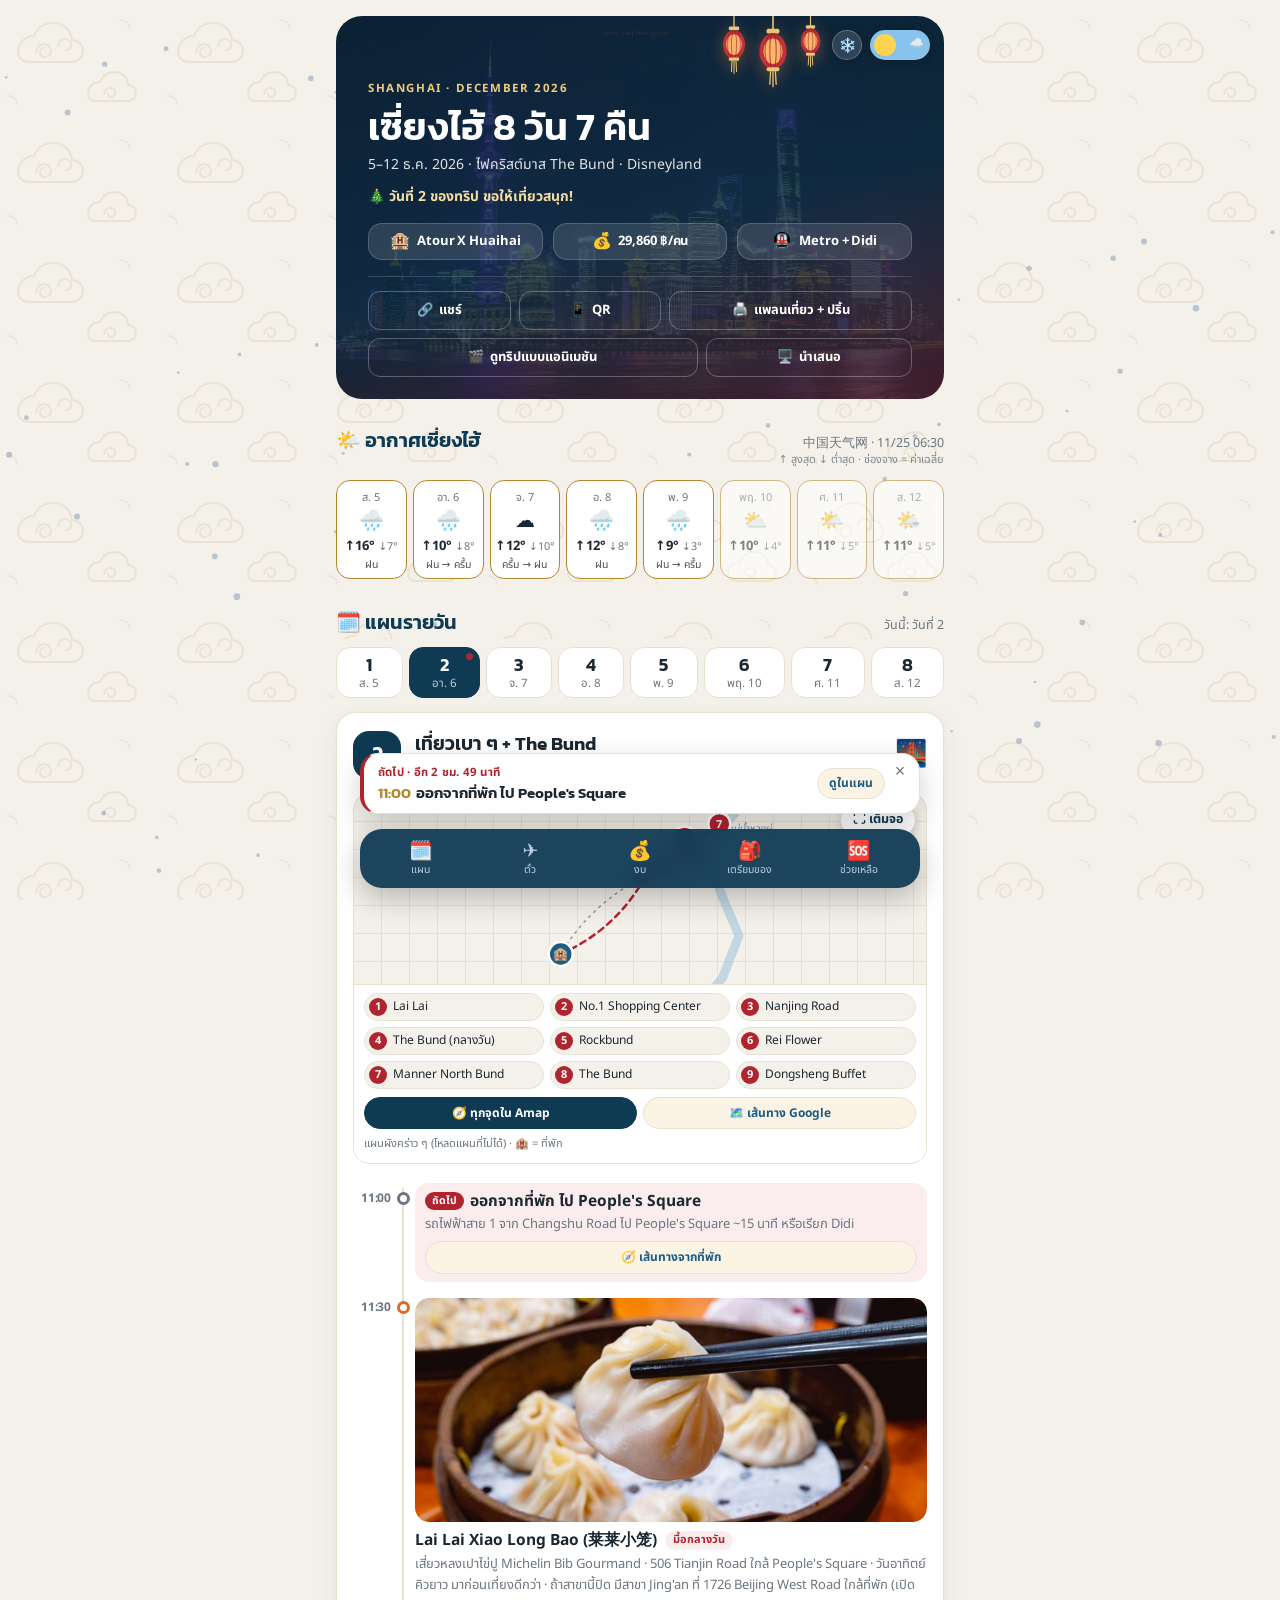
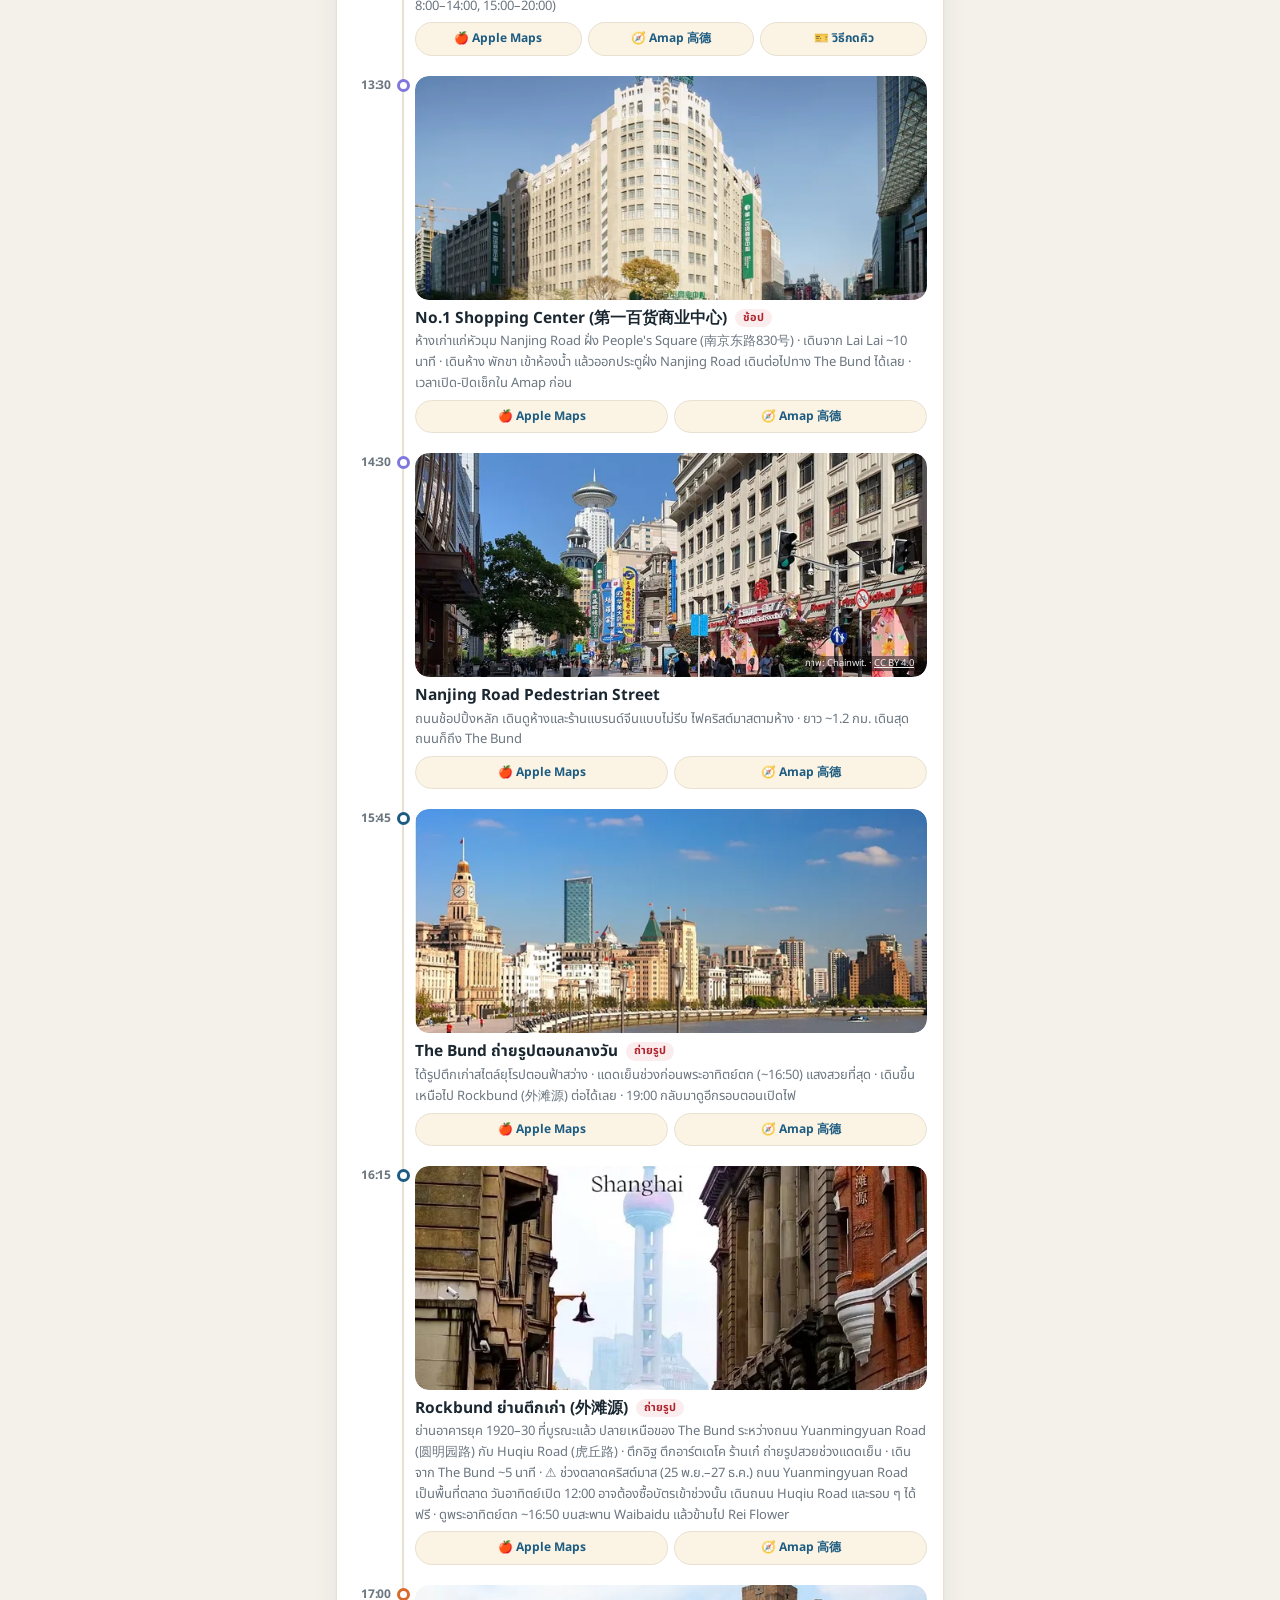
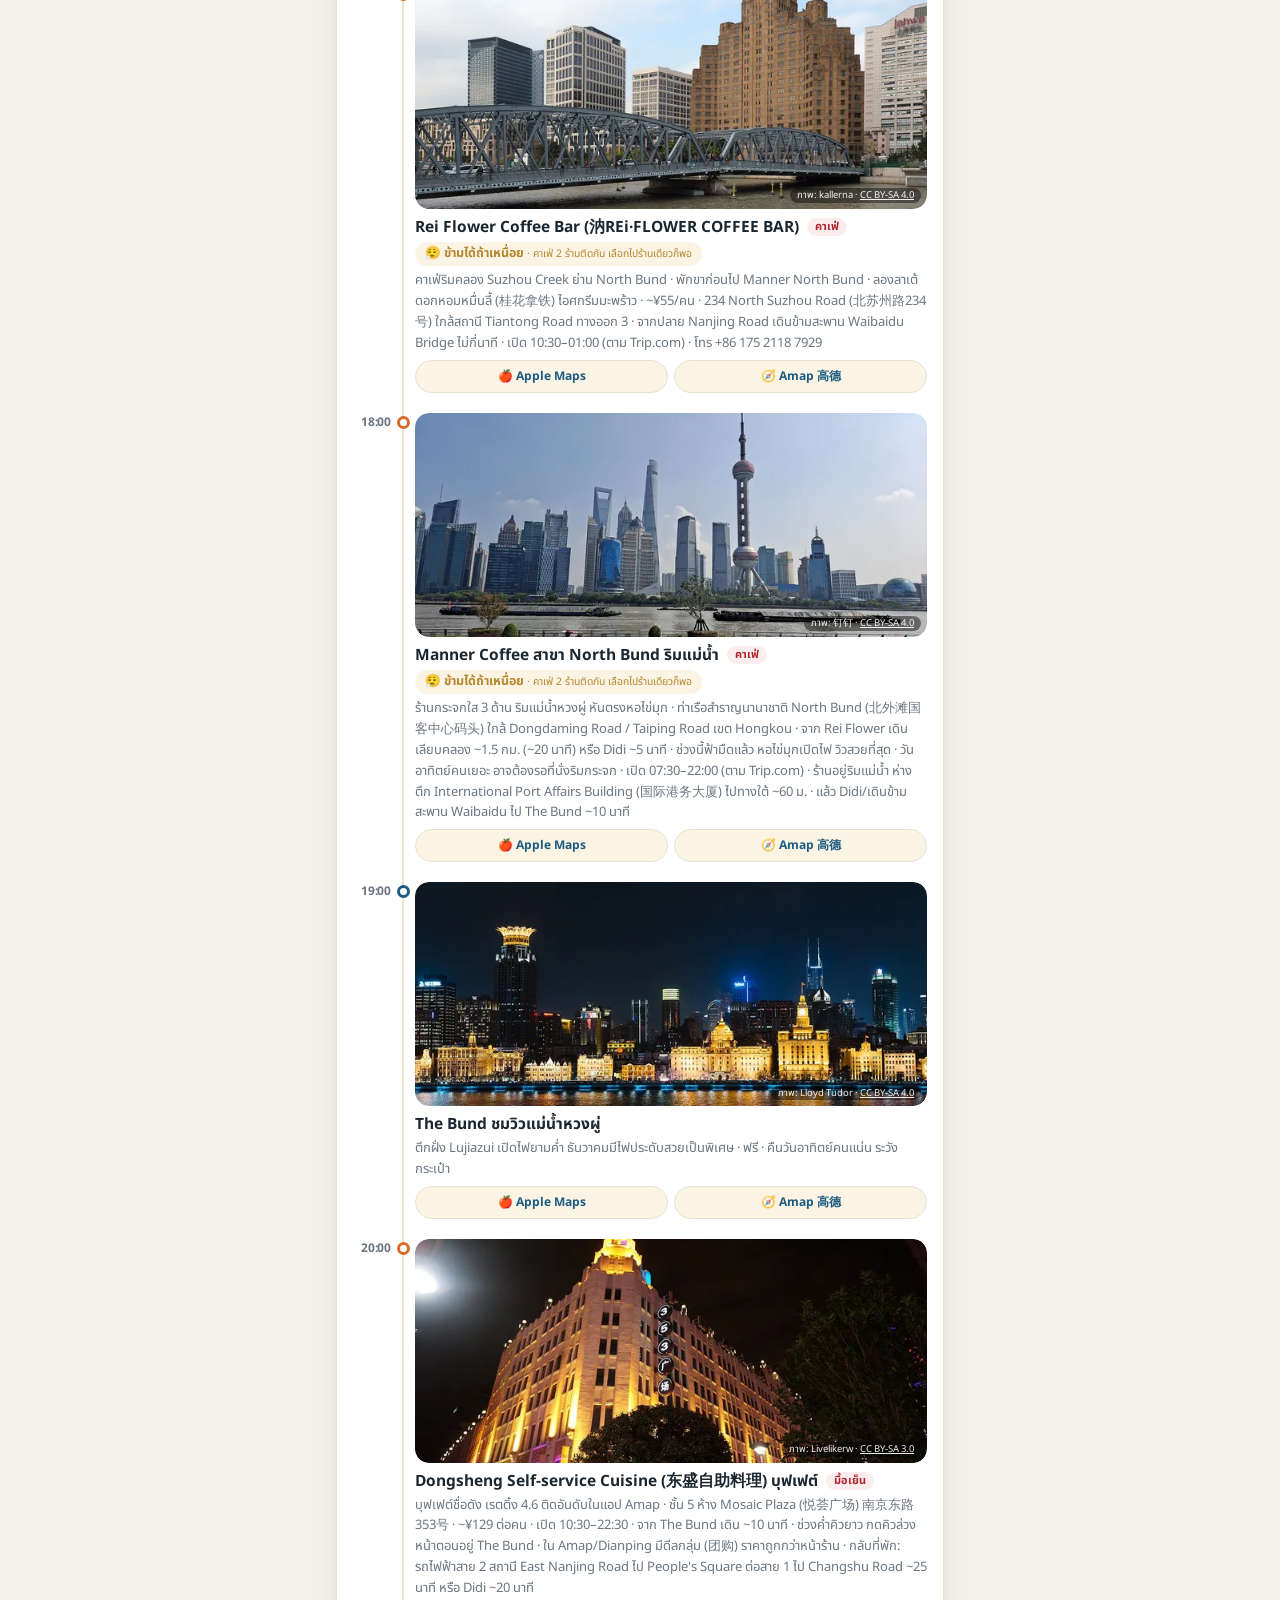
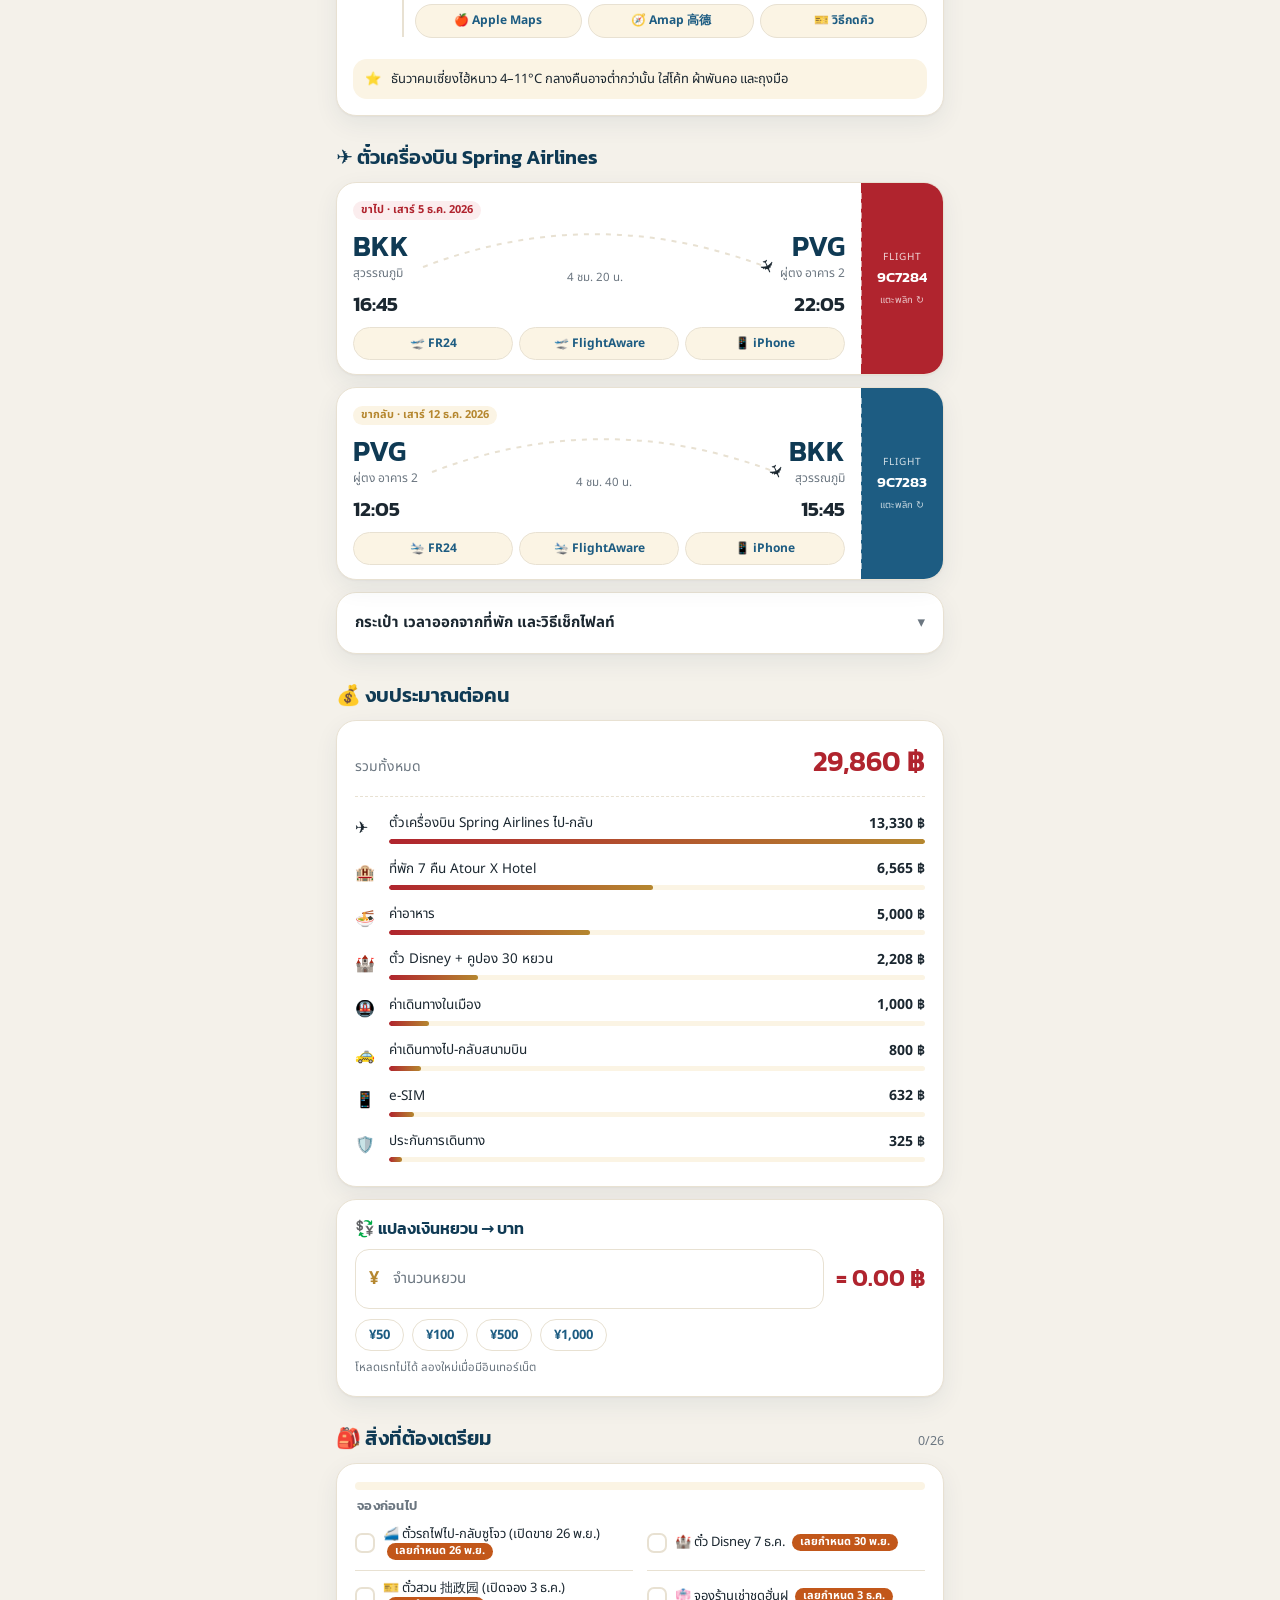
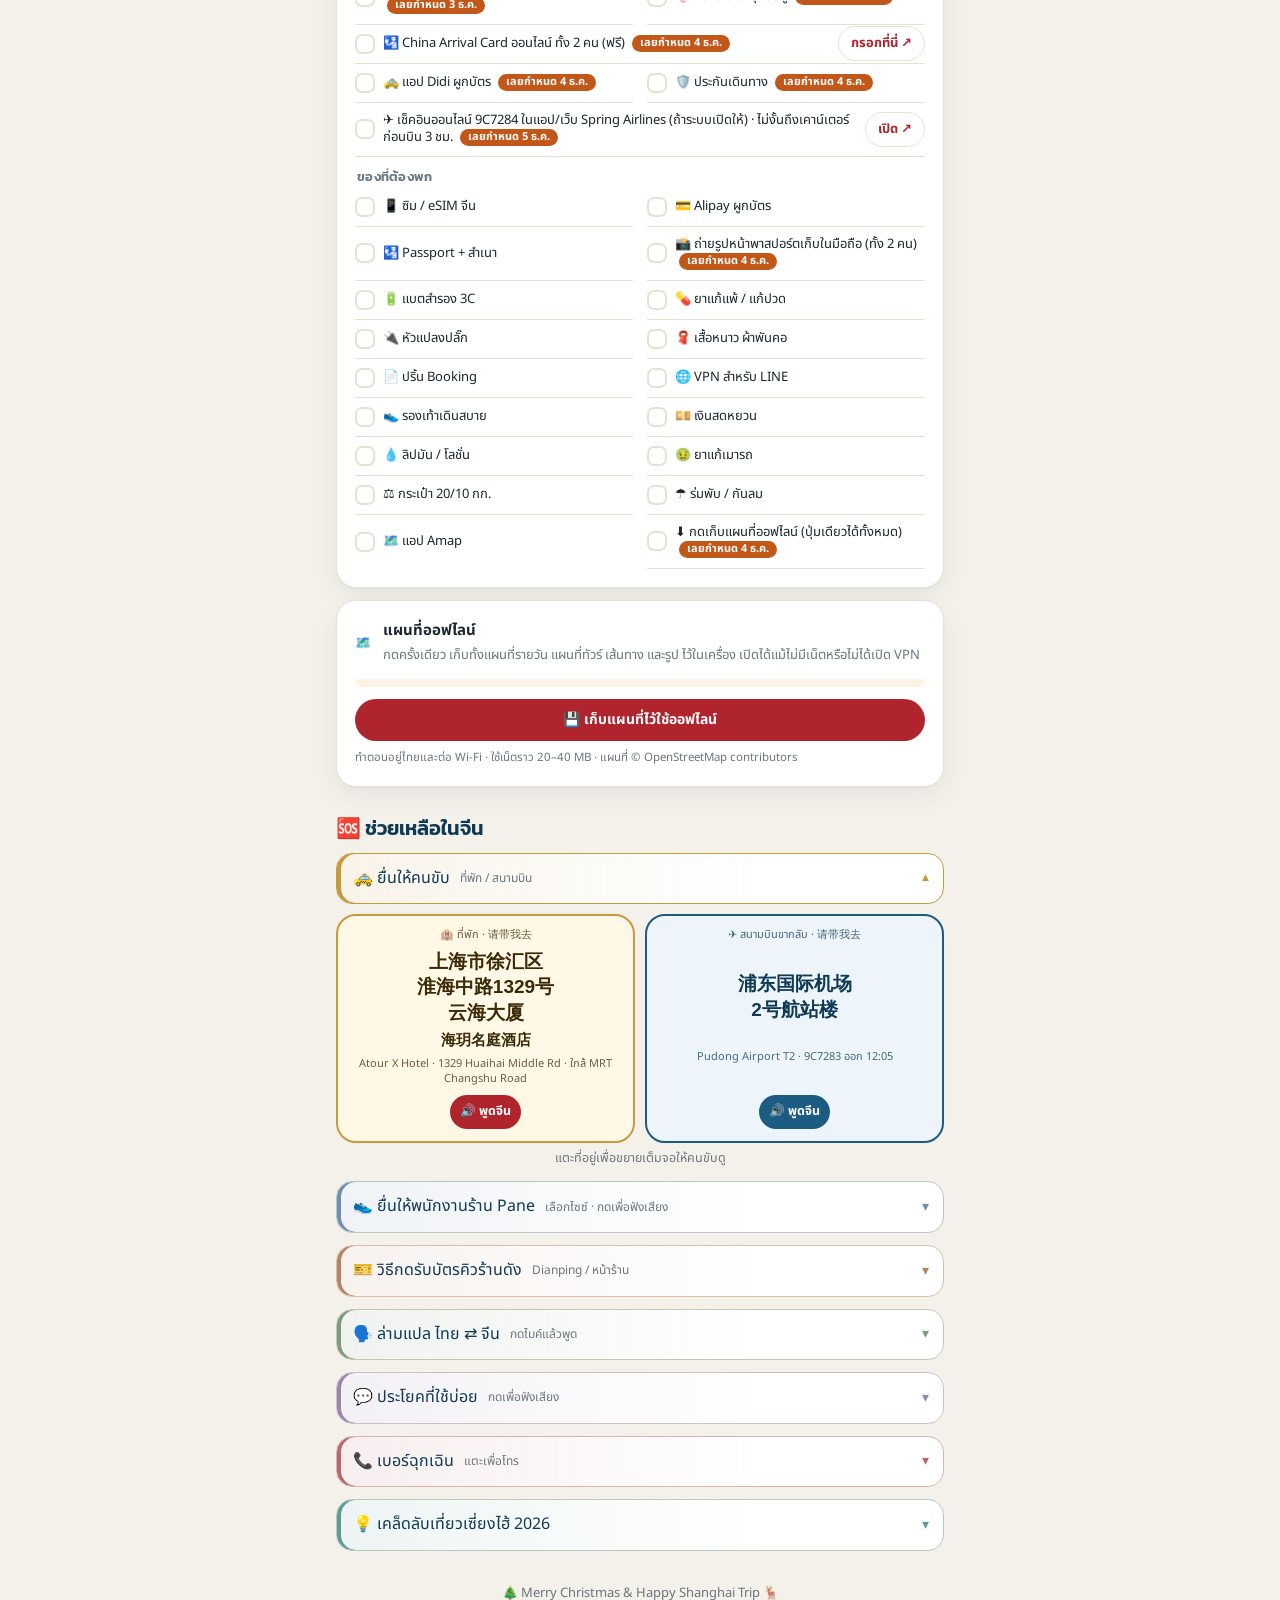
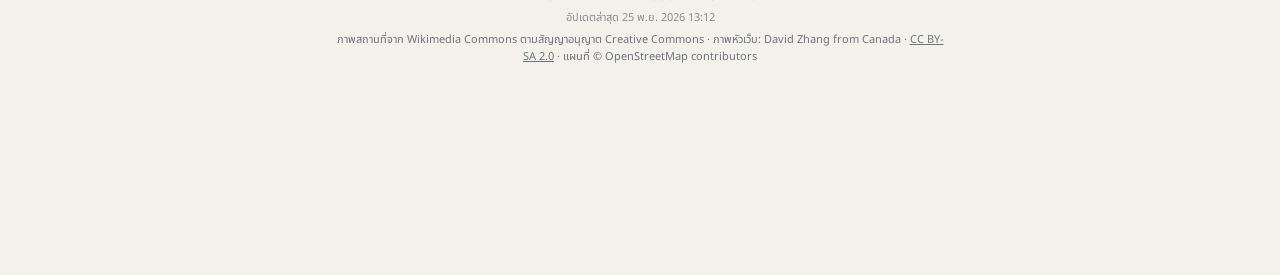
==== commit 72247c79: "Checklist: due dates (sorted) with today/tomorrow/overdue flags; add Spring Airlines online check-in" ====
--- a/index.html
+++ b/index.html
@@ -13,7 +13,7 @@
 <link rel="icon" href="favicon.ico" sizes="48x48">
 <link rel="icon" href="icon.svg" type="image/svg+xml">
 <link rel="icon" href="favicon-32.png" type="image/png" sizes="32x32">
-<meta name="build" content="20261125130755">
+<meta name="build" content="20261125131238">
 <link rel="preload" href="fonts/noto-sans-thai-thai-400-normal.woff2" as="font" type="font/woff2" crossorigin>
 <link rel="stylesheet" href="vendor/leaflet/leaflet.css" media="print" onload="this.media='all'">
 <link rel="preload" href="fonts/kanit-thai-600-normal.woff2" as="font" type="font/woff2" crossorigin>
@@ -789,8 +789,16 @@
   .nowc.tmr .nowc-g { margin-top: 2px; }
   .nowc.tmr .nowc-g b { color: var(--ink); }
   .nowc.tmr .nowc-a { align-self: center; }
-  .packing-item:has(.pack-link) { grid-column: 1 / -1; display: flex; align-items: center; gap: 10px; border-bottom: 1px solid var(--line); }
-  .packing-item:has(.pack-link) label { flex: 1; border-bottom: none; }
+  .packing-item[data-due] { display: flex; align-items: center; gap: 8px; border-bottom: 1px solid var(--line); }
+  .packing-item[data-due] label { flex: 1; min-width: 0; border-bottom: none !important; }
+  .packing-item.has-link { grid-column: 1 / -1; }
+  .pack-due { display: inline-block; vertical-align: 1px; margin-left: 4px; font-size: 11px; line-height: 1.5; font-weight: 700; color: var(--muted); background: var(--gold-soft); border-radius: 999px; padding: 0 8px; white-space: nowrap; }
+  .pack-due.soon { color: #fff; background: #d98a1c; }
+  .pack-due.today { color: #fff; background: var(--red); animation: duePulse 1.6s ease-in-out infinite; }
+  .pack-due.late { color: #fff; background: #c2571a; }
+  .packing-item.checked .pack-due { opacity: .45; }
+  @keyframes duePulse { 50% { box-shadow: 0 0 0 5px rgba(220, 60, 60, .18); } }
+  @media (prefers-reduced-motion: reduce) { .pack-due.today { animation: none; } }
   .pack-link { flex: none; font-size: 13px; font-weight: 700; color: var(--red); text-decoration: none; border: 1px solid var(--line); border-radius: 999px; padding: 6px 12px; background: var(--card); white-space: nowrap; }
   .pack-link:hover { background: var(--gold-soft); }
 
@@ -991,13 +999,13 @@
   </section>
 
   <section class="sec" id="prep" aria-labelledby="pk-h">
-    <div class="sec-h"><h2 id="pk-h">🎒 สิ่งที่ต้องเตรียม</h2><span class="sec-note" id="pack-count">0/24</span></div>
+    <div class="sec-h"><h2 id="pk-h">🎒 สิ่งที่ต้องเตรียม</h2><span class="sec-note" id="pack-count">0/26</span></div>
     <div class="card">
       <div class="pack-bar"><i id="pack-bar-fill"></i></div>
       <h3 class="pack-h">จองก่อนไป</h3>
-      <ul class="pack"><li class="packing-item" id="pack-bk-disney"><label><input type="checkbox" data-key="bk-disney"><span class="pack-box"><svg viewBox="0 0 16 16" aria-hidden="true"><path d="M3 8.5l3.2 3L13 4.5"/></svg></span><span class="packing-txt">🏰 ตั๋ว Disney 7 ธ.ค.</span></label></li><li class="packing-item" id="pack-bk-train"><label><input type="checkbox" data-key="bk-train"><span class="pack-box"><svg viewBox="0 0 16 16" aria-hidden="true"><path d="M3 8.5l3.2 3L13 4.5"/></svg></span><span class="packing-txt">🚄 ตั๋วรถไฟไป-กลับซูโจว (เปิดขาย 26 พ.ย.)</span></label></li><li class="packing-item" id="pack-bk-garden"><label><input type="checkbox" data-key="bk-garden"><span class="pack-box"><svg viewBox="0 0 16 16" aria-hidden="true"><path d="M3 8.5l3.2 3L13 4.5"/></svg></span><span class="packing-txt">🎫 ตั๋วสวน 拙政园 (เปิดจอง 3 ธ.ค.)</span></label></li><li class="packing-item" id="pack-bk-hanfu"><label><input type="checkbox" data-key="bk-hanfu"><span class="pack-box"><svg viewBox="0 0 16 16" aria-hidden="true"><path d="M3 8.5l3.2 3L13 4.5"/></svg></span><span class="packing-txt">👘 จองร้านเช่าชุดฮั่นฝู</span></label></li><li class="packing-item" id="pack-bk-didi"><label><input type="checkbox" data-key="bk-didi"><span class="pack-box"><svg viewBox="0 0 16 16" aria-hidden="true"><path d="M3 8.5l3.2 3L13 4.5"/></svg></span><span class="packing-txt">🚕 แอป Didi ผูกบัตร</span></label></li><li class="packing-item" id="pack-bk-insure"><label><input type="checkbox" data-key="bk-insure"><span class="pack-box"><svg viewBox="0 0 16 16" aria-hidden="true"><path d="M3 8.5l3.2 3L13 4.5"/></svg></span><span class="packing-txt">🛡️ ประกันเดินทาง</span></label></li><li class="packing-item" id="pack-bk-arrival"><label><input type="checkbox" data-key="bk-arrival"><span class="pack-box"><svg viewBox="0 0 16 16" aria-hidden="true"><path d="M3 8.5l3.2 3L13 4.5"/></svg></span><span class="packing-txt">🛂 China Arrival Card ออนไลน์ ทั้ง 2 คน (ฟรี)</span></label><a class="pack-link" href="https://s.nia.gov.cn/ArrivalCardFillingPhone/" target="_blank" rel="noopener">กรอกที่นี่ ↗</a></li></ul>
+      <ul class="pack"><li class="packing-item" id="pack-bk-train" data-due="2026-11-26"><label><input type="checkbox" data-key="bk-train"><span class="pack-box"><svg viewBox="0 0 16 16" aria-hidden="true"><path d="M3 8.5l3.2 3L13 4.5"/></svg></span><span class="packing-txt">🚄 ตั๋วรถไฟไป-กลับซูโจว (เปิดขาย 26 พ.ย.) <span class="pack-due">26 พ.ย.</span></span></label></li><li class="packing-item" id="pack-bk-disney" data-due="2026-11-30"><label><input type="checkbox" data-key="bk-disney"><span class="pack-box"><svg viewBox="0 0 16 16" aria-hidden="true"><path d="M3 8.5l3.2 3L13 4.5"/></svg></span><span class="packing-txt">🏰 ตั๋ว Disney 7 ธ.ค. <span class="pack-due">30 พ.ย.</span></span></label></li><li class="packing-item" id="pack-bk-garden" data-due="2026-12-03"><label><input type="checkbox" data-key="bk-garden"><span class="pack-box"><svg viewBox="0 0 16 16" aria-hidden="true"><path d="M3 8.5l3.2 3L13 4.5"/></svg></span><span class="packing-txt">🎫 ตั๋วสวน 拙政园 (เปิดจอง 3 ธ.ค.) <span class="pack-due">3 ธ.ค.</span></span></label></li><li class="packing-item" id="pack-bk-hanfu" data-due="2026-12-03"><label><input type="checkbox" data-key="bk-hanfu"><span class="pack-box"><svg viewBox="0 0 16 16" aria-hidden="true"><path d="M3 8.5l3.2 3L13 4.5"/></svg></span><span class="packing-txt">👘 จองร้านเช่าชุดฮั่นฝู <span class="pack-due">3 ธ.ค.</span></span></label></li><li class="packing-item has-link" id="pack-bk-arrival" data-due="2026-12-04"><label><input type="checkbox" data-key="bk-arrival"><span class="pack-box"><svg viewBox="0 0 16 16" aria-hidden="true"><path d="M3 8.5l3.2 3L13 4.5"/></svg></span><span class="packing-txt">🛂 China Arrival Card ออนไลน์ ทั้ง 2 คน (ฟรี) <span class="pack-due">4 ธ.ค.</span></span></label><a class="pack-link" href="https://s.nia.gov.cn/ArrivalCardFillingPhone/" target="_blank" rel="noopener">กรอกที่นี่ ↗</a></li><li class="packing-item" id="pack-bk-didi" data-due="2026-12-04"><label><input type="checkbox" data-key="bk-didi"><span class="pack-box"><svg viewBox="0 0 16 16" aria-hidden="true"><path d="M3 8.5l3.2 3L13 4.5"/></svg></span><span class="packing-txt">🚕 แอป Didi ผูกบัตร <span class="pack-due">4 ธ.ค.</span></span></label></li><li class="packing-item" id="pack-bk-insure" data-due="2026-12-04"><label><input type="checkbox" data-key="bk-insure"><span class="pack-box"><svg viewBox="0 0 16 16" aria-hidden="true"><path d="M3 8.5l3.2 3L13 4.5"/></svg></span><span class="packing-txt">🛡️ ประกันเดินทาง <span class="pack-due">4 ธ.ค.</span></span></label></li><li class="packing-item has-link" id="pack-bk-checkin" data-due="2026-12-05"><label><input type="checkbox" data-key="bk-checkin"><span class="pack-box"><svg viewBox="0 0 16 16" aria-hidden="true"><path d="M3 8.5l3.2 3L13 4.5"/></svg></span><span class="packing-txt">✈️ เช็คอินออนไลน์ 9C7284 ในแอป/เว็บ Spring Airlines (ถ้าระบบเปิดให้) · ไม่งั้นถึงเคาน์เตอร์ก่อนบิน 3 ชม. <span class="pack-due">5 ธ.ค.</span></span></label><a class="pack-link" href="https://th.ch.com/" target="_blank" rel="noopener">เปิด ↗</a></li></ul>
       <h3 class="pack-h">ของที่ต้องพก</h3>
-      <ul class="pack"><li class="packing-item" id="pack-sim"><label><input type="checkbox" data-key="sim"><span class="pack-box"><svg viewBox="0 0 16 16" aria-hidden="true"><path d="M3 8.5l3.2 3L13 4.5"/></svg></span><span class="packing-txt">📱 ซิม / eSIM จีน</span></label></li><li class="packing-item" id="pack-pay"><label><input type="checkbox" data-key="pay"><span class="pack-box"><svg viewBox="0 0 16 16" aria-hidden="true"><path d="M3 8.5l3.2 3L13 4.5"/></svg></span><span class="packing-txt">💳 Alipay ผูกบัตร</span></label></li><li class="packing-item" id="pack-passport"><label><input type="checkbox" data-key="passport"><span class="pack-box"><svg viewBox="0 0 16 16" aria-hidden="true"><path d="M3 8.5l3.2 3L13 4.5"/></svg></span><span class="packing-txt">🛂 Passport + สำเนา</span></label></li><li class="packing-item" id="pack-powerbank"><label><input type="checkbox" data-key="powerbank"><span class="pack-box"><svg viewBox="0 0 16 16" aria-hidden="true"><path d="M3 8.5l3.2 3L13 4.5"/></svg></span><span class="packing-txt">🔋 แบตสำรอง 3C</span></label></li><li class="packing-item" id="pack-meds"><label><input type="checkbox" data-key="meds"><span class="pack-box"><svg viewBox="0 0 16 16" aria-hidden="true"><path d="M3 8.5l3.2 3L13 4.5"/></svg></span><span class="packing-txt">💊 ยาแก้แพ้ / แก้ปวด</span></label></li><li class="packing-item" id="pack-plug"><label><input type="checkbox" data-key="plug"><span class="pack-box"><svg viewBox="0 0 16 16" aria-hidden="true"><path d="M3 8.5l3.2 3L13 4.5"/></svg></span><span class="packing-txt">🔌 หัวแปลงปลั๊ก</span></label></li><li class="packing-item" id="pack-coat"><label><input type="checkbox" data-key="coat"><span class="pack-box"><svg viewBox="0 0 16 16" aria-hidden="true"><path d="M3 8.5l3.2 3L13 4.5"/></svg></span><span class="packing-txt">🧣 เสื้อหนาว ผ้าพันคอ</span></label></li><li class="packing-item" id="pack-booking"><label><input type="checkbox" data-key="booking"><span class="pack-box"><svg viewBox="0 0 16 16" aria-hidden="true"><path d="M3 8.5l3.2 3L13 4.5"/></svg></span><span class="packing-txt">📄 ปริ้น Booking</span></label></li><li class="packing-item" id="pack-vpn"><label><input type="checkbox" data-key="vpn"><span class="pack-box"><svg viewBox="0 0 16 16" aria-hidden="true"><path d="M3 8.5l3.2 3L13 4.5"/></svg></span><span class="packing-txt">🌐 VPN สำหรับ LINE</span></label></li><li class="packing-item" id="pack-shoes"><label><input type="checkbox" data-key="shoes"><span class="pack-box"><svg viewBox="0 0 16 16" aria-hidden="true"><path d="M3 8.5l3.2 3L13 4.5"/></svg></span><span class="packing-txt">👟 รองเท้าเดินสบาย</span></label></li><li class="packing-item" id="pack-cash"><label><input type="checkbox" data-key="cash"><span class="pack-box"><svg viewBox="0 0 16 16" aria-hidden="true"><path d="M3 8.5l3.2 3L13 4.5"/></svg></span><span class="packing-txt">💴 เงินสดหยวน</span></label></li><li class="packing-item" id="pack-lipbalm"><label><input type="checkbox" data-key="lipbalm"><span class="pack-box"><svg viewBox="0 0 16 16" aria-hidden="true"><path d="M3 8.5l3.2 3L13 4.5"/></svg></span><span class="packing-txt">💧 ลิปมัน / โลชั่น</span></label></li><li class="packing-item" id="pack-motionsick"><label><input type="checkbox" data-key="motionsick"><span class="pack-box"><svg viewBox="0 0 16 16" aria-hidden="true"><path d="M3 8.5l3.2 3L13 4.5"/></svg></span><span class="packing-txt">🤢 ยาแก้เมารถ</span></label></li><li class="packing-item" id="pack-luggage"><label><input type="checkbox" data-key="luggage"><span class="pack-box"><svg viewBox="0 0 16 16" aria-hidden="true"><path d="M3 8.5l3.2 3L13 4.5"/></svg></span><span class="packing-txt">⚖️ กระเป๋า 20/10 กก.</span></label></li><li class="packing-item" id="pack-umbrella"><label><input type="checkbox" data-key="umbrella"><span class="pack-box"><svg viewBox="0 0 16 16" aria-hidden="true"><path d="M3 8.5l3.2 3L13 4.5"/></svg></span><span class="packing-txt">☂️ ร่มพับ / กันลม</span></label></li><li class="packing-item" id="pack-maps"><label><input type="checkbox" data-key="maps"><span class="pack-box"><svg viewBox="0 0 16 16" aria-hidden="true"><path d="M3 8.5l3.2 3L13 4.5"/></svg></span><span class="packing-txt">🗺️ แอป Amap</span></label></li><li class="packing-item" id="pack-offmap"><label><input type="checkbox" data-key="offmap"><span class="pack-box"><svg viewBox="0 0 16 16" aria-hidden="true"><path d="M3 8.5l3.2 3L13 4.5"/></svg></span><span class="packing-txt">⬇️ กดเก็บแผนที่ออฟไลน์ (ปุ่มเดียวได้ทั้งหมด)</span></label></li></ul>
+      <ul class="pack"><li class="packing-item" id="pack-sim"><label><input type="checkbox" data-key="sim"><span class="pack-box"><svg viewBox="0 0 16 16" aria-hidden="true"><path d="M3 8.5l3.2 3L13 4.5"/></svg></span><span class="packing-txt">📱 ซิม / eSIM จีน</span></label></li><li class="packing-item" id="pack-pay"><label><input type="checkbox" data-key="pay"><span class="pack-box"><svg viewBox="0 0 16 16" aria-hidden="true"><path d="M3 8.5l3.2 3L13 4.5"/></svg></span><span class="packing-txt">💳 Alipay ผูกบัตร</span></label></li><li class="packing-item" id="pack-passport"><label><input type="checkbox" data-key="passport"><span class="pack-box"><svg viewBox="0 0 16 16" aria-hidden="true"><path d="M3 8.5l3.2 3L13 4.5"/></svg></span><span class="packing-txt">🛂 Passport + สำเนา</span></label></li><li class="packing-item" id="pack-passphoto" data-due="2026-12-04"><label><input type="checkbox" data-key="passphoto"><span class="pack-box"><svg viewBox="0 0 16 16" aria-hidden="true"><path d="M3 8.5l3.2 3L13 4.5"/></svg></span><span class="packing-txt">📸 ถ่ายรูปหน้าพาสปอร์ตเก็บในมือถือ (ทั้ง 2 คน) <span class="pack-due">4 ธ.ค.</span></span></label></li><li class="packing-item" id="pack-powerbank"><label><input type="checkbox" data-key="powerbank"><span class="pack-box"><svg viewBox="0 0 16 16" aria-hidden="true"><path d="M3 8.5l3.2 3L13 4.5"/></svg></span><span class="packing-txt">🔋 แบตสำรอง 3C</span></label></li><li class="packing-item" id="pack-meds"><label><input type="checkbox" data-key="meds"><span class="pack-box"><svg viewBox="0 0 16 16" aria-hidden="true"><path d="M3 8.5l3.2 3L13 4.5"/></svg></span><span class="packing-txt">💊 ยาแก้แพ้ / แก้ปวด</span></label></li><li class="packing-item" id="pack-plug"><label><input type="checkbox" data-key="plug"><span class="pack-box"><svg viewBox="0 0 16 16" aria-hidden="true"><path d="M3 8.5l3.2 3L13 4.5"/></svg></span><span class="packing-txt">🔌 หัวแปลงปลั๊ก</span></label></li><li class="packing-item" id="pack-coat"><label><input type="checkbox" data-key="coat"><span class="pack-box"><svg viewBox="0 0 16 16" aria-hidden="true"><path d="M3 8.5l3.2 3L13 4.5"/></svg></span><span class="packing-txt">🧣 เสื้อหนาว ผ้าพันคอ</span></label></li><li class="packing-item" id="pack-booking"><label><input type="checkbox" data-key="booking"><span class="pack-box"><svg viewBox="0 0 16 16" aria-hidden="true"><path d="M3 8.5l3.2 3L13 4.5"/></svg></span><span class="packing-txt">📄 ปริ้น Booking</span></label></li><li class="packing-item" id="pack-vpn"><label><input type="checkbox" data-key="vpn"><span class="pack-box"><svg viewBox="0 0 16 16" aria-hidden="true"><path d="M3 8.5l3.2 3L13 4.5"/></svg></span><span class="packing-txt">🌐 VPN สำหรับ LINE</span></label></li><li class="packing-item" id="pack-shoes"><label><input type="checkbox" data-key="shoes"><span class="pack-box"><svg viewBox="0 0 16 16" aria-hidden="true"><path d="M3 8.5l3.2 3L13 4.5"/></svg></span><span class="packing-txt">👟 รองเท้าเดินสบาย</span></label></li><li class="packing-item" id="pack-cash"><label><input type="checkbox" data-key="cash"><span class="pack-box"><svg viewBox="0 0 16 16" aria-hidden="true"><path d="M3 8.5l3.2 3L13 4.5"/></svg></span><span class="packing-txt">💴 เงินสดหยวน</span></label></li><li class="packing-item" id="pack-lipbalm"><label><input type="checkbox" data-key="lipbalm"><span class="pack-box"><svg viewBox="0 0 16 16" aria-hidden="true"><path d="M3 8.5l3.2 3L13 4.5"/></svg></span><span class="packing-txt">💧 ลิปมัน / โลชั่น</span></label></li><li class="packing-item" id="pack-motionsick"><label><input type="checkbox" data-key="motionsick"><span class="pack-box"><svg viewBox="0 0 16 16" aria-hidden="true"><path d="M3 8.5l3.2 3L13 4.5"/></svg></span><span class="packing-txt">🤢 ยาแก้เมารถ</span></label></li><li class="packing-item" id="pack-luggage"><label><input type="checkbox" data-key="luggage"><span class="pack-box"><svg viewBox="0 0 16 16" aria-hidden="true"><path d="M3 8.5l3.2 3L13 4.5"/></svg></span><span class="packing-txt">⚖️ กระเป๋า 20/10 กก.</span></label></li><li class="packing-item" id="pack-umbrella"><label><input type="checkbox" data-key="umbrella"><span class="pack-box"><svg viewBox="0 0 16 16" aria-hidden="true"><path d="M3 8.5l3.2 3L13 4.5"/></svg></span><span class="packing-txt">☂️ ร่มพับ / กันลม</span></label></li><li class="packing-item" id="pack-maps"><label><input type="checkbox" data-key="maps"><span class="pack-box"><svg viewBox="0 0 16 16" aria-hidden="true"><path d="M3 8.5l3.2 3L13 4.5"/></svg></span><span class="packing-txt">🗺️ แอป Amap</span></label></li><li class="packing-item" id="pack-offmap" data-due="2026-12-04"><label><input type="checkbox" data-key="offmap"><span class="pack-box"><svg viewBox="0 0 16 16" aria-hidden="true"><path d="M3 8.5l3.2 3L13 4.5"/></svg></span><span class="packing-txt">⬇️ กดเก็บแผนที่ออฟไลน์ (ปุ่มเดียวได้ทั้งหมด) <span class="pack-due">4 ธ.ค.</span></span></label></li></ul>
     </div>
     <div class="card offmap" id="offmap" data-tiles="[&quot;8/213/103&quot;, &quot;8/213/104&quot;, &quot;8/213/105&quot;, &quot;8/214/103&quot;, &quot;8/214/104&quot;, &quot;8/214/105&quot;, &quot;8/215/103&quot;, &quot;8/215/104&quot;, &quot;8/215/105&quot;, &quot;9/427/208&quot;, &quot;9/427/209&quot;, &quot;9/427/210&quot;, &quot;9/428/208&quot;, &quot;9/428/209&quot;, &quot;9/428/210&quot;, &quot;9/429/208&quot;, &quot;9/429/209&quot;, &quot;9/429/210&quot;, &quot;9/430/208&quot;, &quot;9/430/209&quot;, &quot;9/430/210&quot;, &quot;10/856/417&quot;, &quot;10/856/418&quot;, &quot;10/856/419&quot;, &quot;10/857/417&quot;, &quot;10/857/418&quot;, &quot;10/857/419&quot;, &quot;10/858/417&quot;, &quot;10/858/418&quot;, &quot;10/858/419&quot;, &quot;10/859/417&quot;, &quot;10/859/418&quot;, &quot;10/859/419&quot;, &quot;11/1713/835&quot;, &quot;11/1713/836&quot;, &quot;11/1713/837&quot;, &quot;11/1713/838&quot;, &quot;11/1714/835&quot;, &quot;11/1714/836&quot;, &quot;11/1714/837&quot;, &quot;11/1714/838&quot;, &quot;11/1715/835&quot;, &quot;11/1715/836&quot;, &quot;11/1715/837&quot;, &quot;11/1715/838&quot;, &quot;11/1716/835&quot;, &quot;11/1716/836&quot;, &quot;11/1716/837&quot;, &quot;11/1716/838&quot;, &quot;11/1717/835&quot;, &quot;11/1717/836&quot;, &quot;11/1717/837&quot;, &quot;11/1717/838&quot;, &quot;11/1718/835&quot;, &quot;11/1718/836&quot;, &quot;11/1718/837&quot;, &quot;11/1718/838&quot;, &quot;12/3429/1673&quot;, &quot;12/3429/1674&quot;, &quot;12/3430/1673&quot;, &quot;12/3430/1674&quot;, &quot;12/3431/1673&quot;, &quot;12/3431/1674&quot;, &quot;12/3432/1673&quot;, &quot;12/3432/1674&quot;, &quot;12/3433/1673&quot;, &quot;12/3433/1674&quot;, &quot;12/3434/1673&quot;, &quot;12/3434/1674&quot;, &quot;12/3428/1672&quot;, &quot;12/3428/1673&quot;, &quot;12/3428/1674&quot;, &quot;12/3429/1672&quot;, &quot;12/3430/1672&quot;, &quot;12/3431/1672&quot;, &quot;13/6858/3345&quot;, &quot;13/6858/3346&quot;, &quot;13/6858/3347&quot;, &quot;13/6858/3348&quot;, &quot;13/6859/3345&quot;, &quot;13/6859/3346&quot;, &quot;13/6859/3347&quot;, &quot;13/6859/3348&quot;, &quot;13/6860/3345&quot;, &quot;13/6860/3346&quot;, &quot;13/6860/3347&quot;, &quot;13/6860/3348&quot;, &quot;13/6861/3345&quot;, &quot;13/6861/3346&quot;, &quot;13/6861/3347&quot;, &quot;13/6861/3348&quot;, &quot;14/13718/6693&quot;, &quot;14/13718/6694&quot;, &quot;14/13718/6695&quot;, &quot;14/13719/6693&quot;, &quot;14/13719/6694&quot;, &quot;14/13719/6695&quot;, &quot;14/13720/6693&quot;, &quot;14/13720/6694&quot;, &quot;14/13720/6695&quot;, &quot;14/13721/6693&quot;, &quot;14/13721/6694&quot;, &quot;14/13721/6695&quot;, &quot;12/3428/1675&quot;, &quot;12/3429/1675&quot;, &quot;12/3430/1675&quot;, &quot;12/3431/1675&quot;, &quot;12/3432/1672&quot;, &quot;12/3432/1675&quot;, &quot;12/3433/1672&quot;, &quot;12/3433/1675&quot;, &quot;13/6858/3349&quot;, &quot;13/6859/3349&quot;, &quot;13/6860/3349&quot;, &quot;13/6861/3349&quot;, &quot;13/6862/3347&quot;, &quot;13/6862/3348&quot;, &quot;13/6862/3349&quot;, &quot;13/6863/3347&quot;, &quot;13/6863/3348&quot;, &quot;13/6863/3349&quot;, &quot;13/6864/3347&quot;, &quot;13/6864/3348&quot;, &quot;13/6864/3349&quot;, &quot;14/13718/6696&quot;, &quot;14/13719/6696&quot;, &quot;7/105/51&quot;, &quot;7/105/52&quot;, &quot;7/105/53&quot;, &quot;7/106/51&quot;, &quot;7/106/52&quot;, &quot;7/106/53&quot;, &quot;7/107/51&quot;, &quot;7/107/52&quot;, &quot;7/107/53&quot;, &quot;7/108/51&quot;, &quot;7/108/52&quot;, &quot;7/108/53&quot;, &quot;8/212/103&quot;, &quot;8/212/104&quot;, &quot;8/212/105&quot;, &quot;9/426/208&quot;, &quot;9/426/209&quot;, &quot;9/426/210&quot;, &quot;10/853/417&quot;, &quot;10/853/418&quot;, &quot;10/853/419&quot;, &quot;10/854/417&quot;, &quot;10/854/418&quot;, &quot;10/854/419&quot;, &quot;10/855/417&quot;, &quot;10/855/418&quot;, &quot;10/855/419&quot;, &quot;11/1709/836&quot;, &quot;11/1709/837&quot;, &quot;11/1710/836&quot;, &quot;11/1710/837&quot;, &quot;11/1711/836&quot;, &quot;11/1711/837&quot;, &quot;11/1712/836&quot;, &quot;11/1712/837&quot;]">
       <div class="om-h"><span class="om-i" aria-hidden="true">🗺️</span><div><b>แผนที่ออฟไลน์</b><span id="om-status">กดครั้งเดียว เก็บทั้งแผนที่รายวัน แผนที่ทัวร์ เส้นทาง และรูป ไว้ในเครื่อง เปิดได้แม้ไม่มีเน็ตหรือไม่ได้เปิด VPN</span></div></div>
@@ -1080,12 +1088,12 @@
   </section>
 
   <footer class="foot">🎄 Merry Christmas & Happy Shanghai Trip 🦌
-    <small class="ver">อัปเดตล่าสุด 25 พ.ย. 2026 13:07</small>
+    <small class="ver">อัปเดตล่าสุด 25 พ.ย. 2026 13:12</small>
     <small>ภาพสถานที่จาก Wikimedia Commons ตามสัญญาอนุญาต Creative Commons · ภาพหัวเว็บ: David Zhang from Canada · <a href="https://commons.wikimedia.org/wiki/File:Pudong_night_skyline_viewed_from_the_Bund_in_Shanghai_%2841199899084%29.jpg" target="_blank" rel="noopener">CC BY-SA 2.0</a> · แผนที่ © OpenStreetMap contributors</small></footer>
 </main>
 
 <div id="printdoc" aria-hidden="true">
-  <header class="p-head"><img class="p-hero" data-psrc="img/hd/hero-960.webp" alt=""><div class="p-hin"><small>SHANGHAI · DECEMBER 2026 · Toonzii &amp; Bear</small><h1>แผนเที่ยวเซี่ยงไฮ้ 8 วัน 7 คืน</h1><p>เสาร์ 5 – เสาร์ 12 ธันวาคม 2026 · พิมพ์จากเว็บ อัปเดต 25 พ.ย. 2026 13:07</p></div></header>
+  <header class="p-head"><img class="p-hero" data-psrc="img/hd/hero-960.webp" alt=""><div class="p-hin"><small>SHANGHAI · DECEMBER 2026 · Toonzii &amp; Bear</small><h1>แผนเที่ยวเซี่ยงไฮ้ 8 วัน 7 คืน</h1><p>เสาร์ 5 – เสาร์ 12 ธันวาคม 2026 · พิมพ์จากเว็บ อัปเดต 25 พ.ย. 2026 13:12</p></div></header>
   <div class="p-grid">
     <div class="p-box"><h4>✈️ เที่ยวบิน Spring Airlines</h4><table class="p-tbl"><tbody>
       <tr><td><b>ขาไป</b> ส. 5 ธ.ค.</td><td class="p-mono">9C7284</td><td>BKK 16:45 → PVG 22:05</td></tr>
@@ -1109,7 +1117,7 @@
       <div><h2>ประโยคที่ใช้บ่อย</h2><table class="p-tbl"><tbody><tr><td class="p-zh" lang="zh-CN">多少钱？</td><td class="p-n">duō shǎo qián</td><td>เท่าไหร่ครับ/คะ</td></tr><tr><td class="p-zh" lang="zh-CN">不要辣</td><td class="p-n">bú yào là</td><td>ไม่เอาเผ็ด</td></tr><tr><td class="p-zh" lang="zh-CN">少辣</td><td class="p-n">shǎo là</td><td>เผ็ดน้อย</td></tr><tr><td class="p-zh" lang="zh-CN">洗手间在哪里？</td><td class="p-n">xǐ shǒu jiān zài nǎ lǐ</td><td>ห้องน้ำอยู่ไหน</td></tr><tr><td class="p-zh" lang="zh-CN">可以用支付宝吗？</td><td class="p-n">kě yǐ yòng zhī fù bǎo ma</td><td>จ่าย Alipay ได้ไหม</td></tr><tr><td class="p-zh" lang="zh-CN">这个</td><td class="p-n">zhè ge</td><td>อันนี้ (ชี้ที่เมนู)</td></tr><tr><td class="p-zh" lang="zh-CN">买单</td><td class="p-n">mǎi dān</td><td>เช็กบิล</td></tr><tr><td class="p-zh" lang="zh-CN">谢谢</td><td class="p-n">xiè xie</td><td>ขอบคุณ</td></tr></tbody></table>
         <h2>งบต่อคน</h2><table class="p-tbl"><tbody><tr><td>ตั๋วเครื่องบิน Spring Airlines ไป-กลับ</td><td class="p-r">13,330 ฿</td></tr><tr><td>ที่พัก 7 คืน Atour X Hotel</td><td class="p-r">6,565 ฿</td></tr><tr><td>ค่าอาหาร</td><td class="p-r">5,000 ฿</td></tr><tr><td>ตั๋ว Disney + คูปอง 30 หยวน</td><td class="p-r">2,208 ฿</td></tr><tr><td>ค่าเดินทางในเมือง</td><td class="p-r">1,000 ฿</td></tr><tr><td>ค่าเดินทางไป-กลับสนามบิน</td><td class="p-r">800 ฿</td></tr><tr><td>e-SIM</td><td class="p-r">632 ฿</td></tr><tr><td>ประกันการเดินทาง</td><td class="p-r">325 ฿</td></tr><tr><td><b>รวม</b></td><td class="p-r"><b>29,860 ฿</b></td></tr></tbody></table></div>
     </div>
-    <h2>เช็กลิสต์ก่อนออกเดินทาง</h2><ul class="p-pack"><li>☐ ตั๋ว Disney 7 ธ.ค.</li><li>☐ ตั๋วรถไฟไป-กลับซูโจว (เปิดขาย 26 พ.ย.)</li><li>☐ ตั๋วสวน 拙政园 (เปิดจอง 3 ธ.ค.)</li><li>☐ จองร้านเช่าชุดฮั่นฝู</li><li>☐ แอป Didi ผูกบัตร</li><li>☐ ประกันเดินทาง</li><li>☐ China Arrival Card ออนไลน์ ทั้ง 2 คน (ฟรี)</li><li>☐ ซิม / eSIM จีน</li><li>☐ Alipay ผูกบัตร</li><li>☐ Passport + สำเนา</li><li>☐ แบตสำรอง 3C</li><li>☐ ยาแก้แพ้ / แก้ปวด</li><li>☐ หัวแปลงปลั๊ก</li><li>☐ เสื้อหนาว ผ้าพันคอ</li><li>☐ ปริ้น Booking</li><li>☐ VPN สำหรับ LINE</li><li>☐ รองเท้าเดินสบาย</li><li>☐ เงินสดหยวน</li><li>☐ ลิปมัน / โลชั่น</li><li>☐ ยาแก้เมารถ</li><li>☐ กระเป๋า 20/10 กก.</li><li>☐ ร่มพับ / กันลม</li><li>☐ แอป Amap</li><li>☐ กดเก็บแผนที่ออฟไลน์ (ปุ่มเดียวได้ทั้งหมด)</li></ul>
+    <h2>เช็กลิสต์ก่อนออกเดินทาง</h2><ul class="p-pack"><li>☐ ตั๋วรถไฟไป-กลับซูโจว (เปิดขาย 26 พ.ย.)</li><li>☐ ตั๋ว Disney 7 ธ.ค.</li><li>☐ ตั๋วสวน 拙政园 (เปิดจอง 3 ธ.ค.)</li><li>☐ จองร้านเช่าชุดฮั่นฝู</li><li>☐ China Arrival Card ออนไลน์ ทั้ง 2 คน (ฟรี)</li><li>☐ แอป Didi ผูกบัตร</li><li>☐ ประกันเดินทาง</li><li>☐ เช็คอินออนไลน์ 9C7284 ในแอป/เว็บ Spring Airlines (ถ้าระบบเปิดให้) · ไม่งั้นถึงเคาน์เตอร์ก่อนบิน 3 ชม.</li><li>☐ ซิม / eSIM จีน</li><li>☐ Alipay ผูกบัตร</li><li>☐ Passport + สำเนา</li><li>☐ ถ่ายรูปหน้าพาสปอร์ตเก็บในมือถือ (ทั้ง 2 คน)</li><li>☐ แบตสำรอง 3C</li><li>☐ ยาแก้แพ้ / แก้ปวด</li><li>☐ หัวแปลงปลั๊ก</li><li>☐ เสื้อหนาว ผ้าพันคอ</li><li>☐ ปริ้น Booking</li><li>☐ VPN สำหรับ LINE</li><li>☐ รองเท้าเดินสบาย</li><li>☐ เงินสดหยวน</li><li>☐ ลิปมัน / โลชั่น</li><li>☐ ยาแก้เมารถ</li><li>☐ กระเป๋า 20/10 กก.</li><li>☐ ร่มพับ / กันลม</li><li>☐ แอป Amap</li><li>☐ กดเก็บแผนที่ออฟไลน์ (ปุ่มเดียวได้ทั้งหมด)</li></ul>
   </section>
 </div>
 <div id="pstprint" aria-hidden="true"></div>
@@ -2060,10 +2068,29 @@
       if (saved[k]) { cb.checked = true; cb.closest('.packing-item').classList.add('checked'); }
       cb.addEventListener('change', function () {
         saved[k] = cb.checked; store(KEY, JSON.stringify(saved));
-        cb.closest('.packing-item').classList.toggle('checked', cb.checked); upd();
+        cb.closest('.packing-item').classList.toggle('checked', cb.checked); upd(); dues();
       });
     });
-    upd();
+    // due dates: "วันนี้!" on the day, "พรุ่งนี้" the day before, orange once it's late and still unticked
+    function dues() {
+      var today = '';
+      try { today = new Intl.DateTimeFormat('en-CA', { timeZone: 'Asia/Bangkok' }).format(new Date()); } catch (e) { today = new Date().toISOString().slice(0, 10); }
+      var q = location.search.match(/[?&]today=(\d{4}-\d\d-\d\d)/); if (q) today = q[1];
+      $$('.packing-item[data-due]').forEach(function (li) {
+        var due = li.getAttribute('data-due'), chip = $('.pack-due', li), done = li.classList.contains('checked');
+        if (!chip) return;
+        if (!chip.getAttribute('data-d')) chip.setAttribute('data-d', chip.textContent);
+        var days = Math.round((Date.parse(due) - Date.parse(today)) / 864e5), cls = '', txt = chip.getAttribute('data-d');
+        if (!done) {
+          if (days === 0) { cls = 'today'; txt = 'วันนี้!'; }
+          else if (days === 1) { cls = 'soon'; txt = 'พรุ่งนี้'; }
+          else if (days > 1 && days <= 3) { cls = 'soon'; txt = 'อีก ' + days + ' วัน'; }
+          else if (days < 0) { cls = 'late'; txt = 'เลยกำหนด ' + txt; }
+        }
+        chip.className = 'pack-due' + (cls ? ' ' + cls : ''); chip.textContent = txt;
+      });
+    }
+    upd(); dues();
   })();
 
   // ---- Bottom nav highlight ----
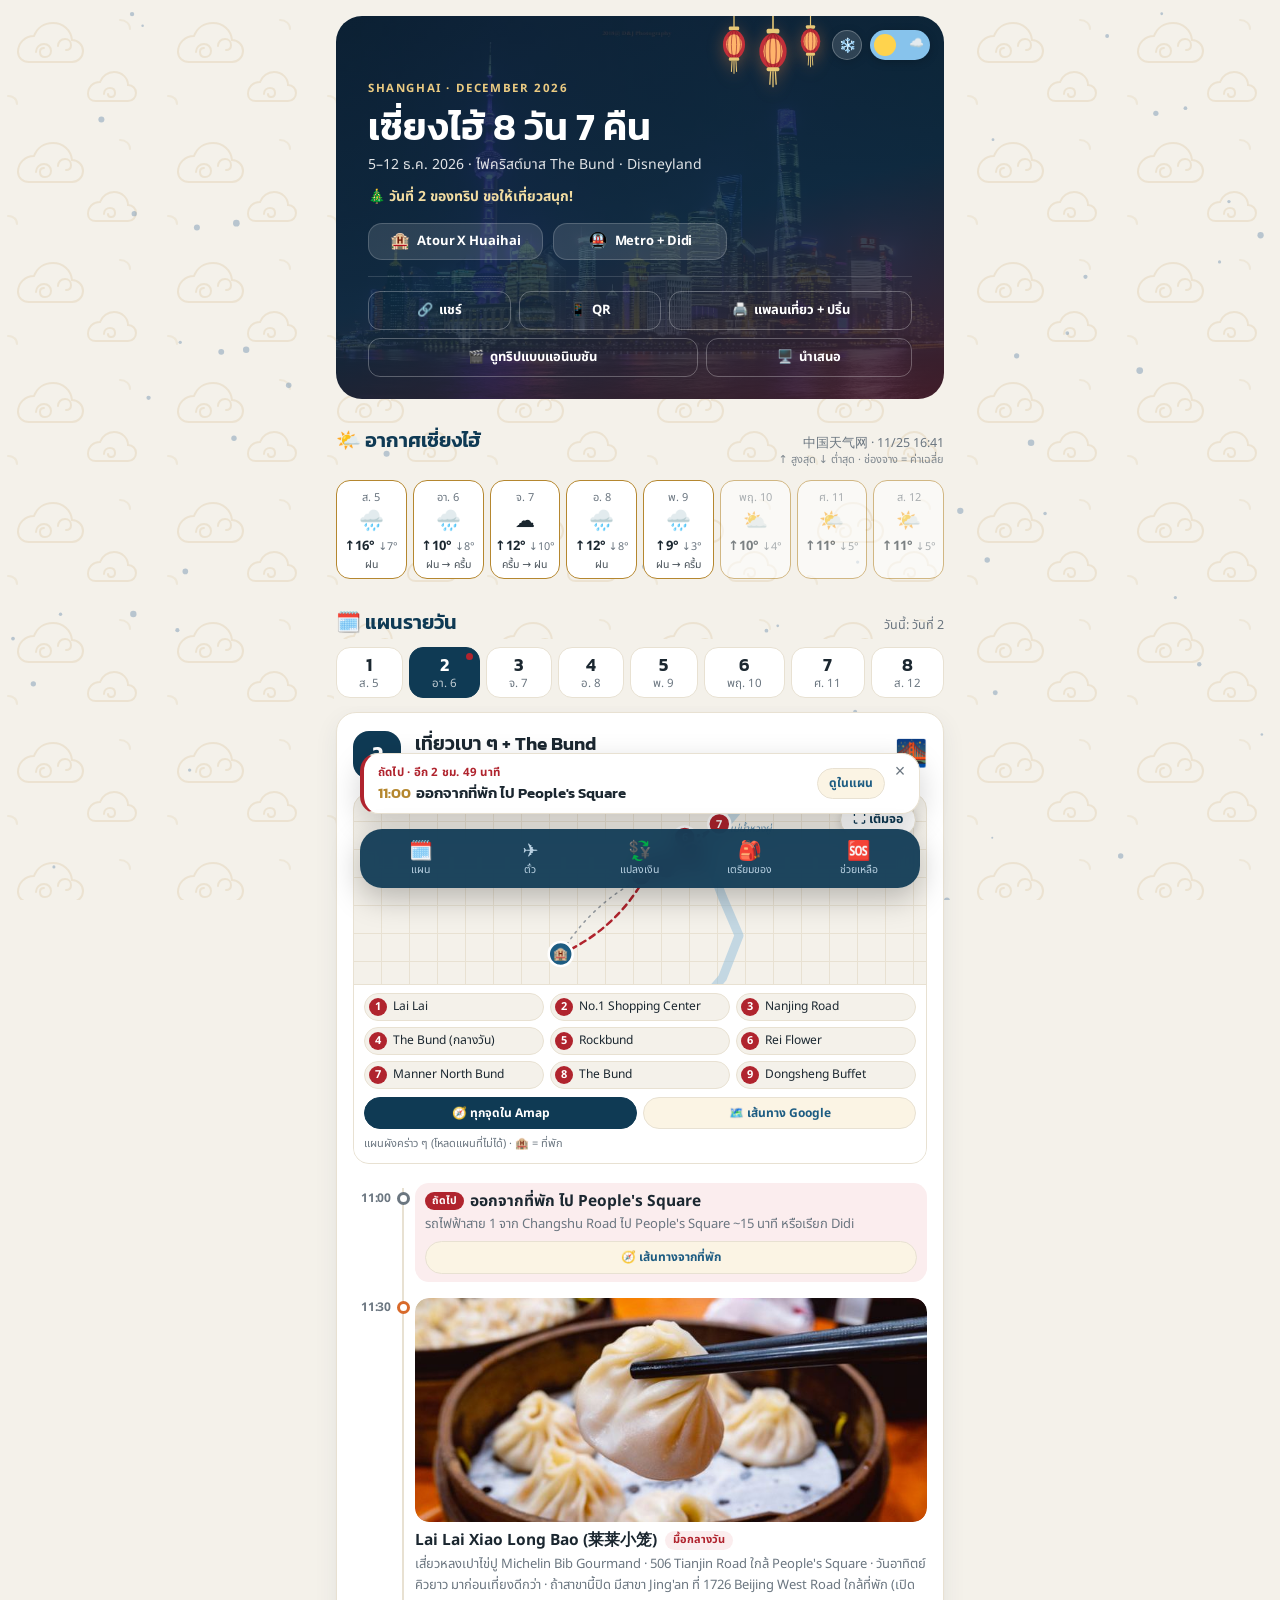
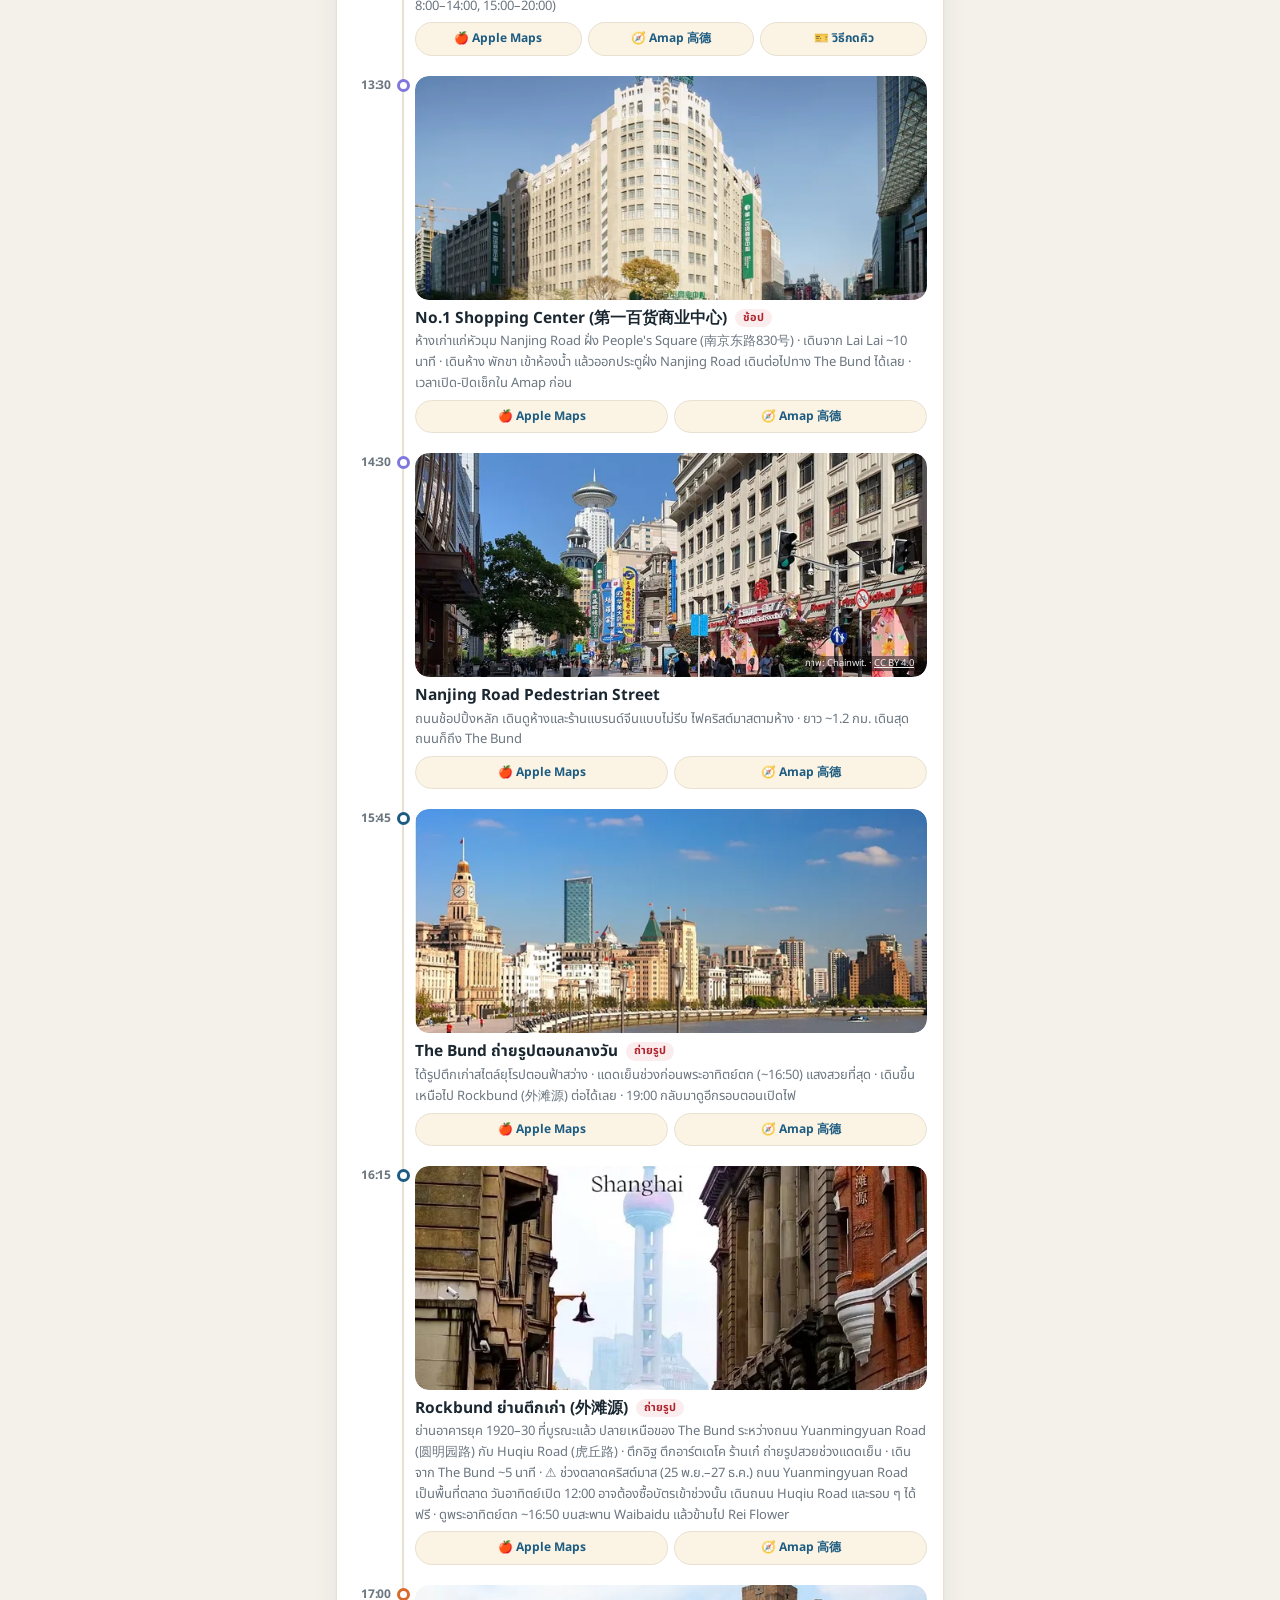
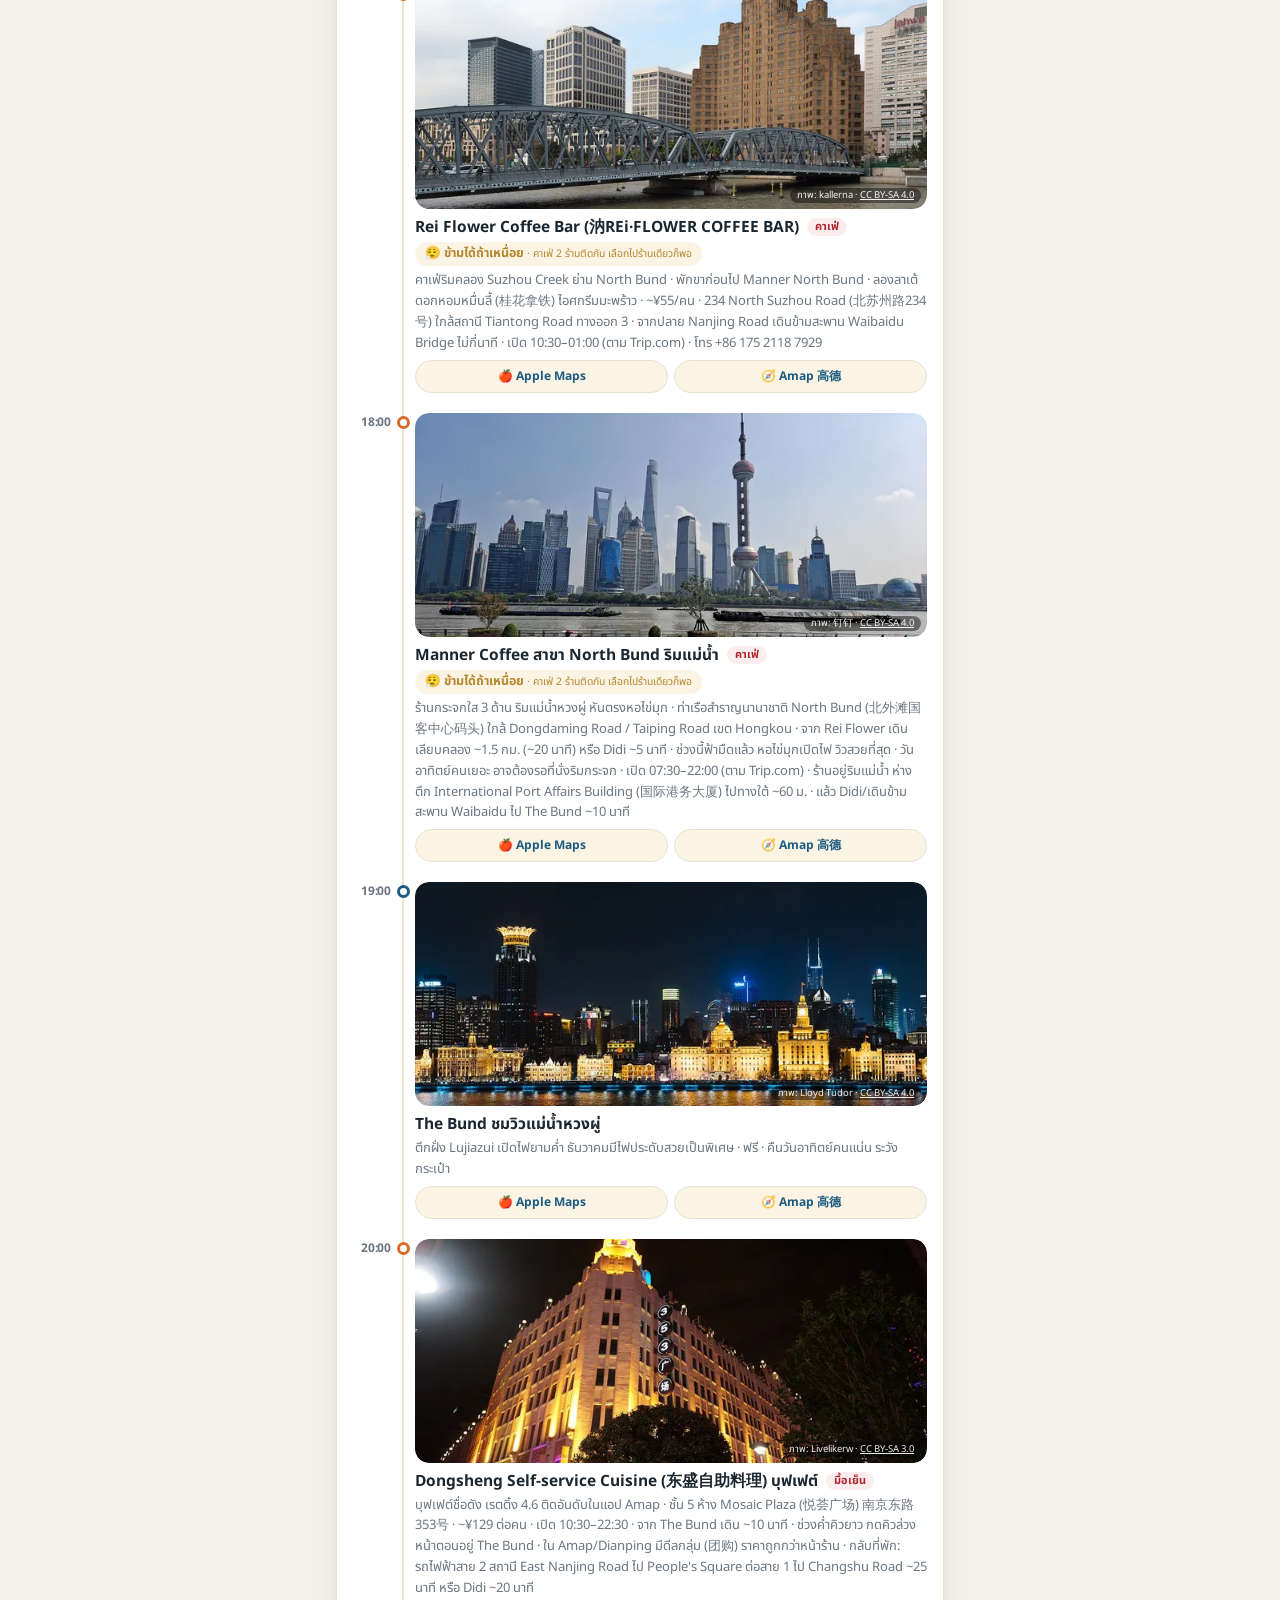
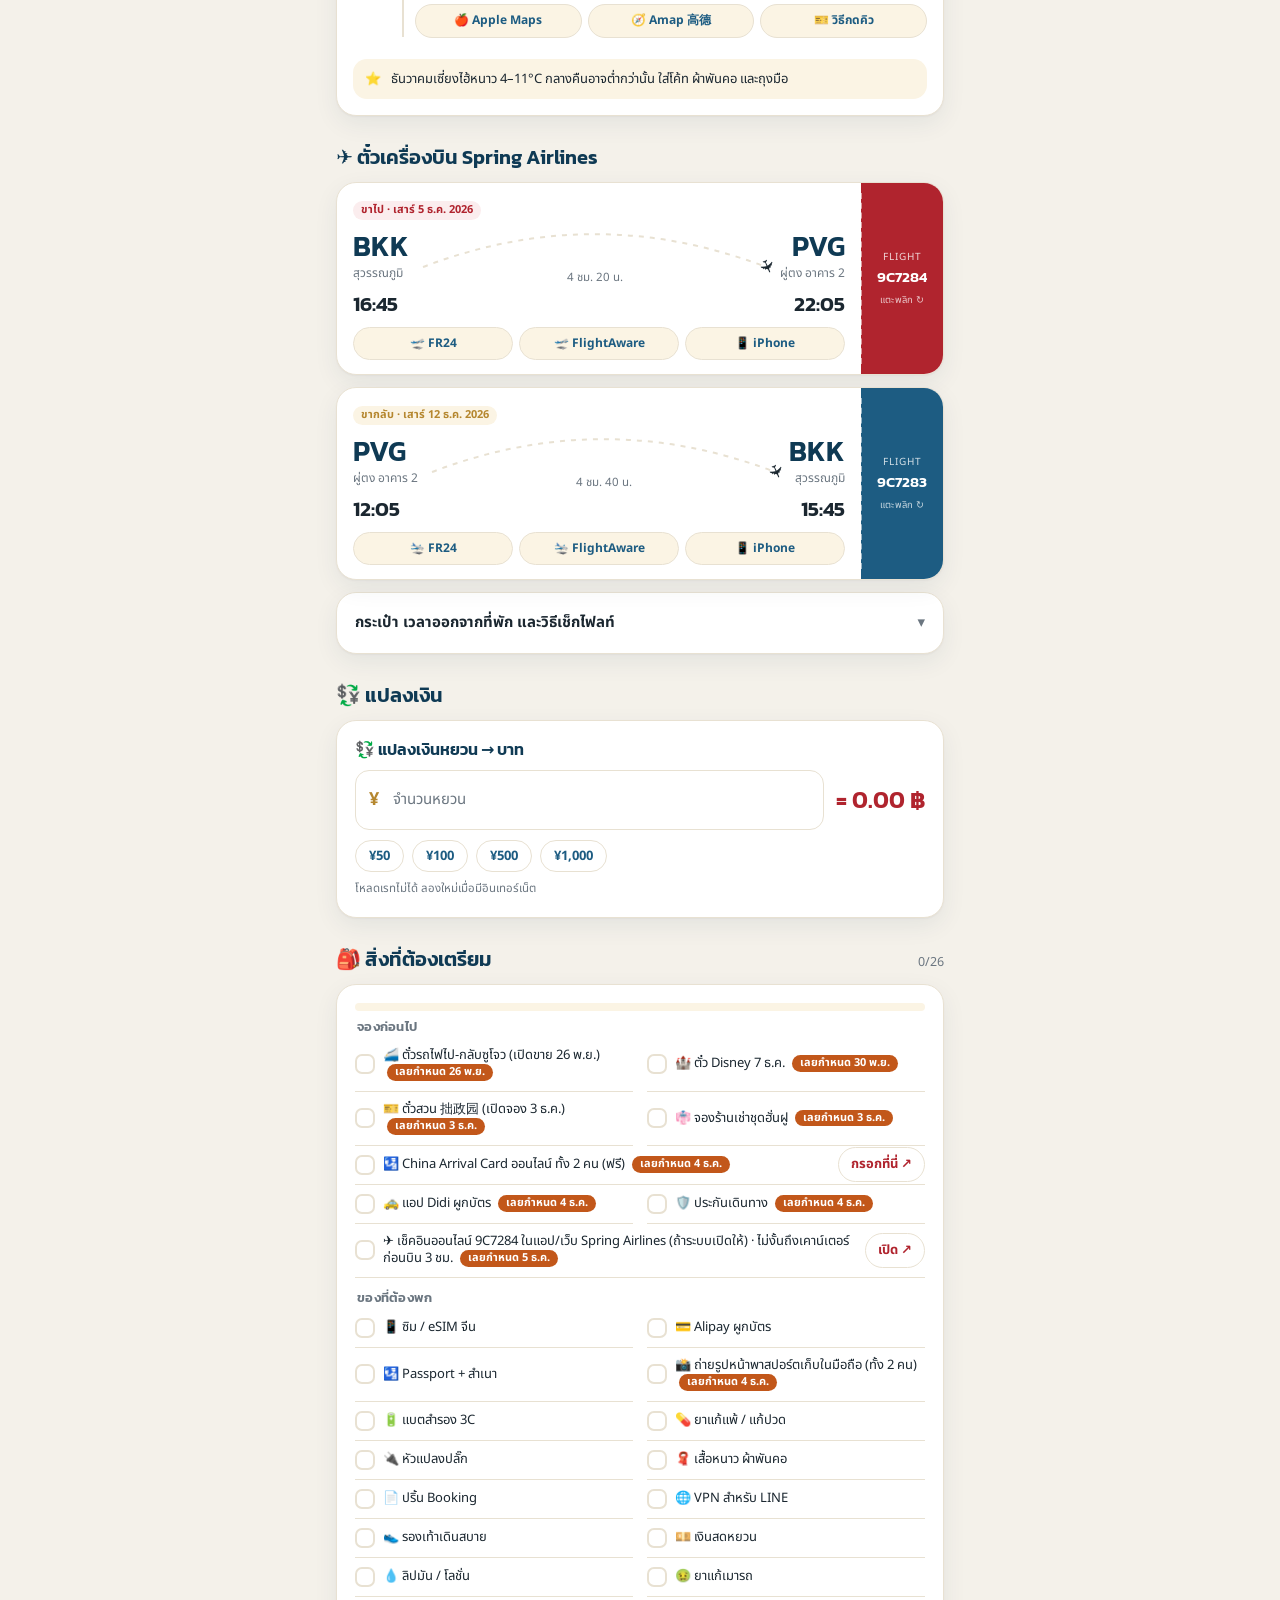
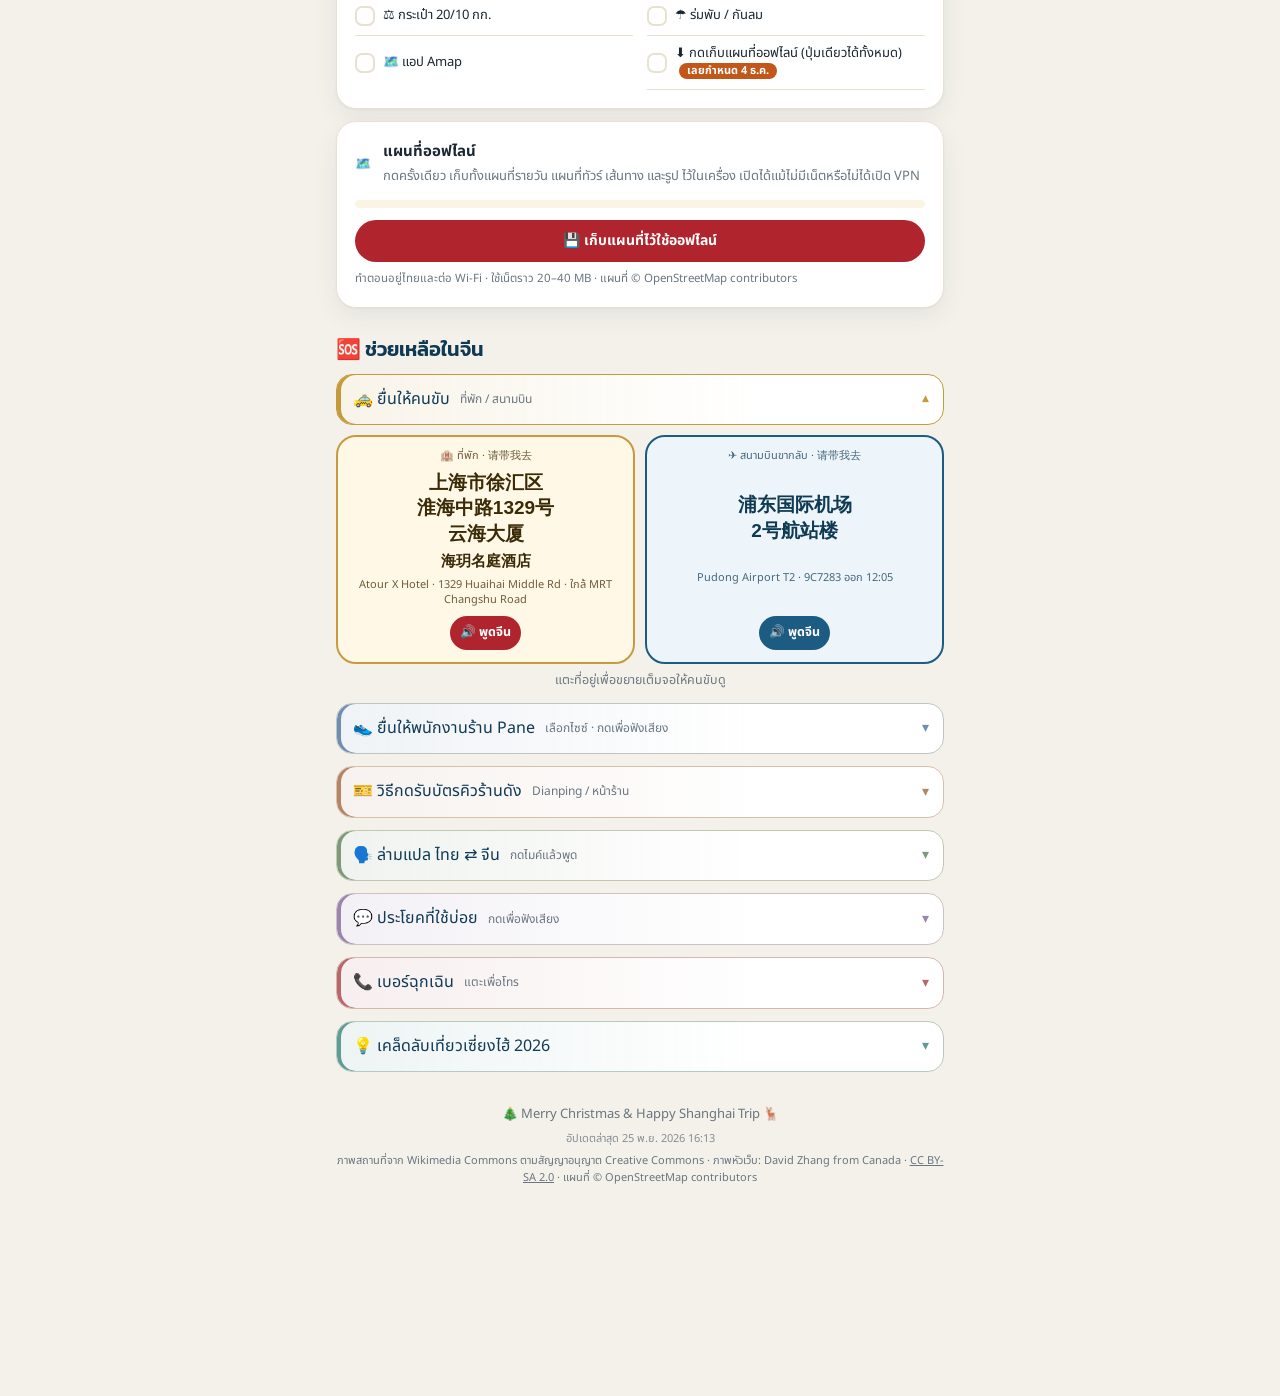
==== commit eb27f2d3: "Remove budget amounts (hero chip, budget card, print sheet, tour); section is now just the yuan conv" ====
--- a/index.html
+++ b/index.html
@@ -13,7 +13,7 @@
 <link rel="icon" href="favicon.ico" sizes="48x48">
 <link rel="icon" href="icon.svg" type="image/svg+xml">
 <link rel="icon" href="favicon-32.png" type="image/png" sizes="32x32">
-<meta name="build" content="20261125131238">
+<meta name="build" content="20261125161336">
 <link rel="preload" href="fonts/noto-sans-thai-thai-400-normal.woff2" as="font" type="font/woff2" crossorigin>
 <link rel="stylesheet" href="vendor/leaflet/leaflet.css" media="print" onload="this.media='all'">
 <link rel="preload" href="fonts/kanit-thai-600-normal.woff2" as="font" type="font/woff2" crossorigin>
@@ -818,7 +818,7 @@
     <p class="sub">5–12 ธ.ค. 2026 · ไฟคริสต์มาส The Bund · Disneyland</p>
     <div class="cd" id="cd" role="timer" aria-label="นับถอยหลังถึงวันเดินทาง"></div>
     <p class="cd-msg" id="cd-msg"></p>
-    <div class="chips"><span class="chip"><i aria-hidden="true">🏨</i><span>Atour X Huaihai</span></span><span class="chip"><i aria-hidden="true">💰</i><span>29,860 ฿/คน</span></span><span class="chip"><i aria-hidden="true">🚇</i><span>Metro + Didi</span></span></div>
+    <div class="chips"><span class="chip"><i aria-hidden="true">🏨</i><span>Atour X Huaihai</span></span><span class="chip"><i aria-hidden="true">🚇</i><span>Metro + Didi</span></span></div>
     <div class="hero-actions">
       <button type="button" class="hbtn" id="share-btn"><span aria-hidden="true">🔗</span>แชร์</button>
       <button type="button" class="hbtn" id="qr-btn"><span aria-hidden="true">📱</span>QR</button>
@@ -982,11 +982,7 @@
   </section>
 
   <section class="sec" id="budget" aria-labelledby="bd-h">
-    <div class="sec-h"><h2 id="bd-h">💰 งบประมาณต่อคน</h2></div>
-    <div class="card">
-      <div class="btotal"><span>รวมทั้งหมด</span><b data-n="29860">29,860 ฿</b></div>
-      <ul class="blist"><li><span class="bi" aria-hidden="true">✈️</span><span class="bl">ตั๋วเครื่องบิน Spring Airlines ไป-กลับ</span><span class="ba">13,330 ฿</span><span class="bbar"><i style="width:100.0%"></i></span></li><li><span class="bi" aria-hidden="true">🏨</span><span class="bl">ที่พัก 7 คืน Atour X Hotel</span><span class="ba">6,565 ฿</span><span class="bbar"><i style="width:49.2%"></i></span></li><li><span class="bi" aria-hidden="true">🍜</span><span class="bl">ค่าอาหาร</span><span class="ba">5,000 ฿</span><span class="bbar"><i style="width:37.5%"></i></span></li><li><span class="bi" aria-hidden="true">🏰</span><span class="bl">ตั๋ว Disney + คูปอง 30 หยวน</span><span class="ba">2,208 ฿</span><span class="bbar"><i style="width:16.6%"></i></span></li><li><span class="bi" aria-hidden="true">🚇</span><span class="bl">ค่าเดินทางในเมือง</span><span class="ba">1,000 ฿</span><span class="bbar"><i style="width:7.5%"></i></span></li><li><span class="bi" aria-hidden="true">🚕</span><span class="bl">ค่าเดินทางไป-กลับสนามบิน</span><span class="ba">800 ฿</span><span class="bbar"><i style="width:6.0%"></i></span></li><li><span class="bi" aria-hidden="true">📱</span><span class="bl">e-SIM</span><span class="ba">632 ฿</span><span class="bbar"><i style="width:4.7%"></i></span></li><li><span class="bi" aria-hidden="true">🛡️</span><span class="bl">ประกันการเดินทาง</span><span class="ba">325 ฿</span><span class="bbar"><i style="width:2.4%"></i></span></li></ul>
-    </div>
+    <div class="sec-h"><h2 id="bd-h">💱 แปลงเงิน</h2></div>
     <div class="card fx">
       <h3>💱 แปลงเงินหยวน → บาท</h3>
       <div class="fx-row">
@@ -1088,12 +1084,12 @@
   </section>
 
   <footer class="foot">🎄 Merry Christmas & Happy Shanghai Trip 🦌
-    <small class="ver">อัปเดตล่าสุด 25 พ.ย. 2026 13:12</small>
+    <small class="ver">อัปเดตล่าสุด 25 พ.ย. 2026 16:13</small>
     <small>ภาพสถานที่จาก Wikimedia Commons ตามสัญญาอนุญาต Creative Commons · ภาพหัวเว็บ: David Zhang from Canada · <a href="https://commons.wikimedia.org/wiki/File:Pudong_night_skyline_viewed_from_the_Bund_in_Shanghai_%2841199899084%29.jpg" target="_blank" rel="noopener">CC BY-SA 2.0</a> · แผนที่ © OpenStreetMap contributors</small></footer>
 </main>
 
 <div id="printdoc" aria-hidden="true">
-  <header class="p-head"><img class="p-hero" data-psrc="img/hd/hero-960.webp" alt=""><div class="p-hin"><small>SHANGHAI · DECEMBER 2026 · Toonzii &amp; Bear</small><h1>แผนเที่ยวเซี่ยงไฮ้ 8 วัน 7 คืน</h1><p>เสาร์ 5 – เสาร์ 12 ธันวาคม 2026 · พิมพ์จากเว็บ อัปเดต 25 พ.ย. 2026 13:12</p></div></header>
+  <header class="p-head"><img class="p-hero" data-psrc="img/hd/hero-960.webp" alt=""><div class="p-hin"><small>SHANGHAI · DECEMBER 2026 · Toonzii &amp; Bear</small><h1>แผนเที่ยวเซี่ยงไฮ้ 8 วัน 7 คืน</h1><p>เสาร์ 5 – เสาร์ 12 ธันวาคม 2026 · พิมพ์จากเว็บ อัปเดต 25 พ.ย. 2026 16:13</p></div></header>
   <div class="p-grid">
     <div class="p-box"><h4>✈️ เที่ยวบิน Spring Airlines</h4><table class="p-tbl"><tbody>
       <tr><td><b>ขาไป</b> ส. 5 ธ.ค.</td><td class="p-mono">9C7284</td><td>BKK 16:45 → PVG 22:05</td></tr>
@@ -1114,8 +1110,7 @@
     </div>
     <div class="p-grid">
       <div><h2>เบอร์ฉุกเฉิน</h2><table class="p-tbl"><tbody><tr><td><b>ตำรวจ</b><div class="p-n">มีสายด่วนรองรับภาษาอังกฤษ</div></td><td class="p-r p-mono">110</td></tr><tr><td><b>รถพยาบาล</b><div class="p-n">เหตุฉุกเฉินทางการแพทย์</div></td><td class="p-r p-mono">120</td></tr><tr><td><b>ดับเพลิง</b><div class="p-n">ไฟไหม้ / เหตุฉุกเฉินอื่น ๆ</div></td><td class="p-r p-mono">119</td></tr><tr><td><b>สายด่วนช่วยเหลือชาวต่างชาติ</b><div class="p-n">ศูนย์บริการข้อมูลเซี่ยงไฮ้</div></td><td class="p-r p-mono">+86 21 6439 0630</td></tr><tr><td><b>สถานกงสุลใหญ่ไทย ณ เซี่ยงไฮ้</b><div class="p-n">เวลาทำการ จ.–ศ. 09:30–12:00, 13:30–17:30 (ปิด จ. 7 ธ.ค.) · 18 Wanshan Road เขต Changning · ยื่นคนขับ: 长宁区万山路18号 泰国总领事馆</div></td><td class="p-r p-mono">+86 21 5260 9899</td></tr><tr><td><b>สายด่วนฉุกเฉินคนไทย (กงสุลเซี่ยงไฮ้)</b><div class="p-n">นอกเวลาทำการ / เหตุด่วน · เบอร์จากประกาศปี 2022 ควรเช็กอีกครั้งก่อนไป</div></td><td class="p-r p-mono">+86 185 1626 8776</td></tr><tr><td><b>รพ. United Family (Changning)</b><div class="p-n">ห้องฉุกเฉิน 24 ชม. หมอพูดอังกฤษ · 699 Pingtang Rd · Didi ~20–30 นาที</div></td><td class="p-r p-mono">+86 21 2216 3999</td></tr><tr><td><b>รพ. Huashan 华山医院</b><div class="p-n">ใกล้ที่พักที่สุด ~1.5 กม. · 12 Middle Wulumuqi Rd · แผนกต่างชาติพูดอังกฤษ จ.–ศ. 8:00–17:00</div></td><td class="p-r p-mono">+86 21 6248 3986</td></tr></tbody></table></div>
-      <div><h2>ประโยคที่ใช้บ่อย</h2><table class="p-tbl"><tbody><tr><td class="p-zh" lang="zh-CN">多少钱？</td><td class="p-n">duō shǎo qián</td><td>เท่าไหร่ครับ/คะ</td></tr><tr><td class="p-zh" lang="zh-CN">不要辣</td><td class="p-n">bú yào là</td><td>ไม่เอาเผ็ด</td></tr><tr><td class="p-zh" lang="zh-CN">少辣</td><td class="p-n">shǎo là</td><td>เผ็ดน้อย</td></tr><tr><td class="p-zh" lang="zh-CN">洗手间在哪里？</td><td class="p-n">xǐ shǒu jiān zài nǎ lǐ</td><td>ห้องน้ำอยู่ไหน</td></tr><tr><td class="p-zh" lang="zh-CN">可以用支付宝吗？</td><td class="p-n">kě yǐ yòng zhī fù bǎo ma</td><td>จ่าย Alipay ได้ไหม</td></tr><tr><td class="p-zh" lang="zh-CN">这个</td><td class="p-n">zhè ge</td><td>อันนี้ (ชี้ที่เมนู)</td></tr><tr><td class="p-zh" lang="zh-CN">买单</td><td class="p-n">mǎi dān</td><td>เช็กบิล</td></tr><tr><td class="p-zh" lang="zh-CN">谢谢</td><td class="p-n">xiè xie</td><td>ขอบคุณ</td></tr></tbody></table>
-        <h2>งบต่อคน</h2><table class="p-tbl"><tbody><tr><td>ตั๋วเครื่องบิน Spring Airlines ไป-กลับ</td><td class="p-r">13,330 ฿</td></tr><tr><td>ที่พัก 7 คืน Atour X Hotel</td><td class="p-r">6,565 ฿</td></tr><tr><td>ค่าอาหาร</td><td class="p-r">5,000 ฿</td></tr><tr><td>ตั๋ว Disney + คูปอง 30 หยวน</td><td class="p-r">2,208 ฿</td></tr><tr><td>ค่าเดินทางในเมือง</td><td class="p-r">1,000 ฿</td></tr><tr><td>ค่าเดินทางไป-กลับสนามบิน</td><td class="p-r">800 ฿</td></tr><tr><td>e-SIM</td><td class="p-r">632 ฿</td></tr><tr><td>ประกันการเดินทาง</td><td class="p-r">325 ฿</td></tr><tr><td><b>รวม</b></td><td class="p-r"><b>29,860 ฿</b></td></tr></tbody></table></div>
+      <div><h2>ประโยคที่ใช้บ่อย</h2><table class="p-tbl"><tbody><tr><td class="p-zh" lang="zh-CN">多少钱？</td><td class="p-n">duō shǎo qián</td><td>เท่าไหร่ครับ/คะ</td></tr><tr><td class="p-zh" lang="zh-CN">不要辣</td><td class="p-n">bú yào là</td><td>ไม่เอาเผ็ด</td></tr><tr><td class="p-zh" lang="zh-CN">少辣</td><td class="p-n">shǎo là</td><td>เผ็ดน้อย</td></tr><tr><td class="p-zh" lang="zh-CN">洗手间在哪里？</td><td class="p-n">xǐ shǒu jiān zài nǎ lǐ</td><td>ห้องน้ำอยู่ไหน</td></tr><tr><td class="p-zh" lang="zh-CN">可以用支付宝吗？</td><td class="p-n">kě yǐ yòng zhī fù bǎo ma</td><td>จ่าย Alipay ได้ไหม</td></tr><tr><td class="p-zh" lang="zh-CN">这个</td><td class="p-n">zhè ge</td><td>อันนี้ (ชี้ที่เมนู)</td></tr><tr><td class="p-zh" lang="zh-CN">买单</td><td class="p-n">mǎi dān</td><td>เช็กบิล</td></tr><tr><td class="p-zh" lang="zh-CN">谢谢</td><td class="p-n">xiè xie</td><td>ขอบคุณ</td></tr></tbody></table></div>
     </div>
     <h2>เช็กลิสต์ก่อนออกเดินทาง</h2><ul class="p-pack"><li>☐ ตั๋วรถไฟไป-กลับซูโจว (เปิดขาย 26 พ.ย.)</li><li>☐ ตั๋ว Disney 7 ธ.ค.</li><li>☐ ตั๋วสวน 拙政园 (เปิดจอง 3 ธ.ค.)</li><li>☐ จองร้านเช่าชุดฮั่นฝู</li><li>☐ China Arrival Card ออนไลน์ ทั้ง 2 คน (ฟรี)</li><li>☐ แอป Didi ผูกบัตร</li><li>☐ ประกันเดินทาง</li><li>☐ เช็คอินออนไลน์ 9C7284 ในแอป/เว็บ Spring Airlines (ถ้าระบบเปิดให้) · ไม่งั้นถึงเคาน์เตอร์ก่อนบิน 3 ชม.</li><li>☐ ซิม / eSIM จีน</li><li>☐ Alipay ผูกบัตร</li><li>☐ Passport + สำเนา</li><li>☐ ถ่ายรูปหน้าพาสปอร์ตเก็บในมือถือ (ทั้ง 2 คน)</li><li>☐ แบตสำรอง 3C</li><li>☐ ยาแก้แพ้ / แก้ปวด</li><li>☐ หัวแปลงปลั๊ก</li><li>☐ เสื้อหนาว ผ้าพันคอ</li><li>☐ ปริ้น Booking</li><li>☐ VPN สำหรับ LINE</li><li>☐ รองเท้าเดินสบาย</li><li>☐ เงินสดหยวน</li><li>☐ ลิปมัน / โลชั่น</li><li>☐ ยาแก้เมารถ</li><li>☐ กระเป๋า 20/10 กก.</li><li>☐ ร่มพับ / กันลม</li><li>☐ แอป Amap</li><li>☐ กดเก็บแผนที่ออฟไลน์ (ปุ่มเดียวได้ทั้งหมด)</li></ul>
   </section>
@@ -1126,7 +1121,7 @@
 <nav class="bnav" aria-label="เมนูหลัก">
   <a href="#plan" data-sec="plan"><i aria-hidden="true">🗓️</i>แผน</a>
   <a href="#flights" data-sec="flights"><i aria-hidden="true">✈️</i>ตั๋ว</a>
-  <a href="#budget" data-sec="budget"><i aria-hidden="true">💰</i>งบ</a>
+  <a href="#budget" data-sec="budget"><i aria-hidden="true">💱</i>แปลงเงิน</a>
   <a href="#prep" data-sec="prep"><i aria-hidden="true">🎒</i>เตรียมของ</a>
   <a href="#sos" data-sec="sos"><i aria-hidden="true">🆘</i>ช่วยเหลือ</a>
 </nav>
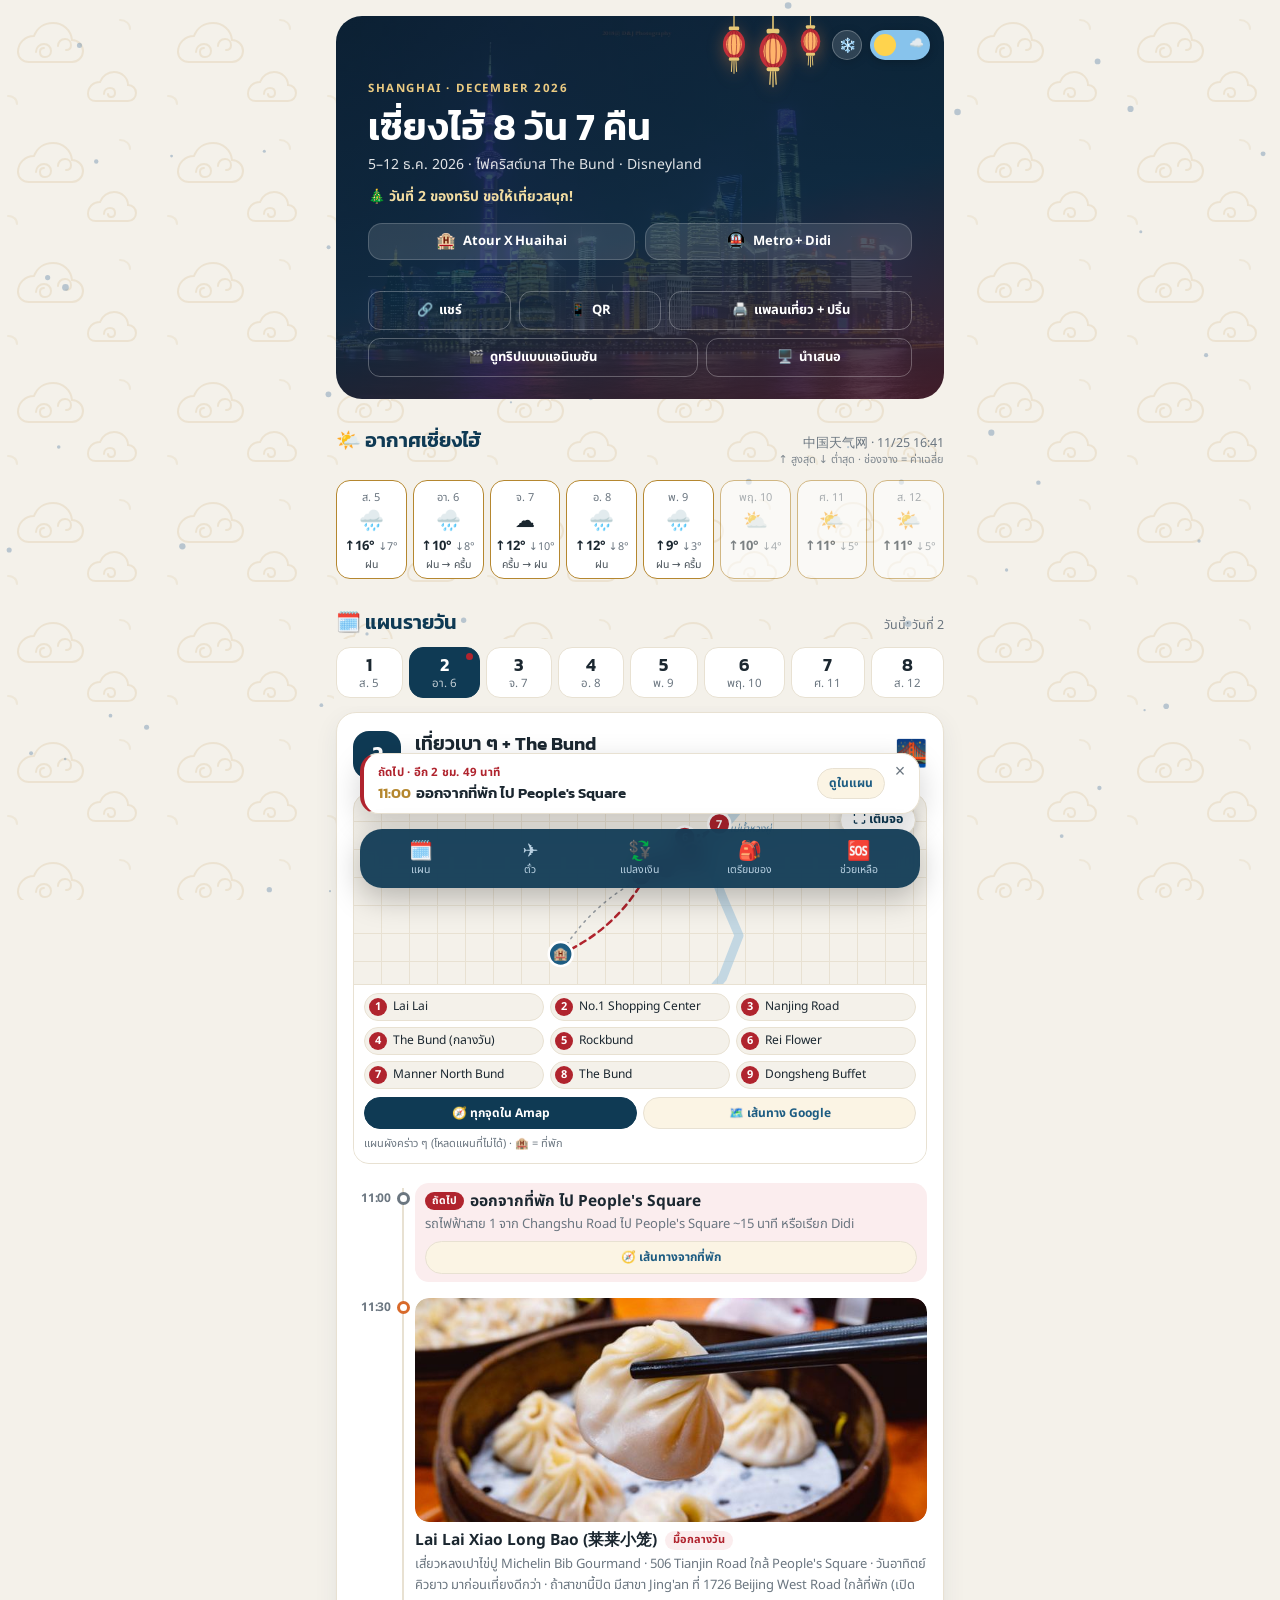
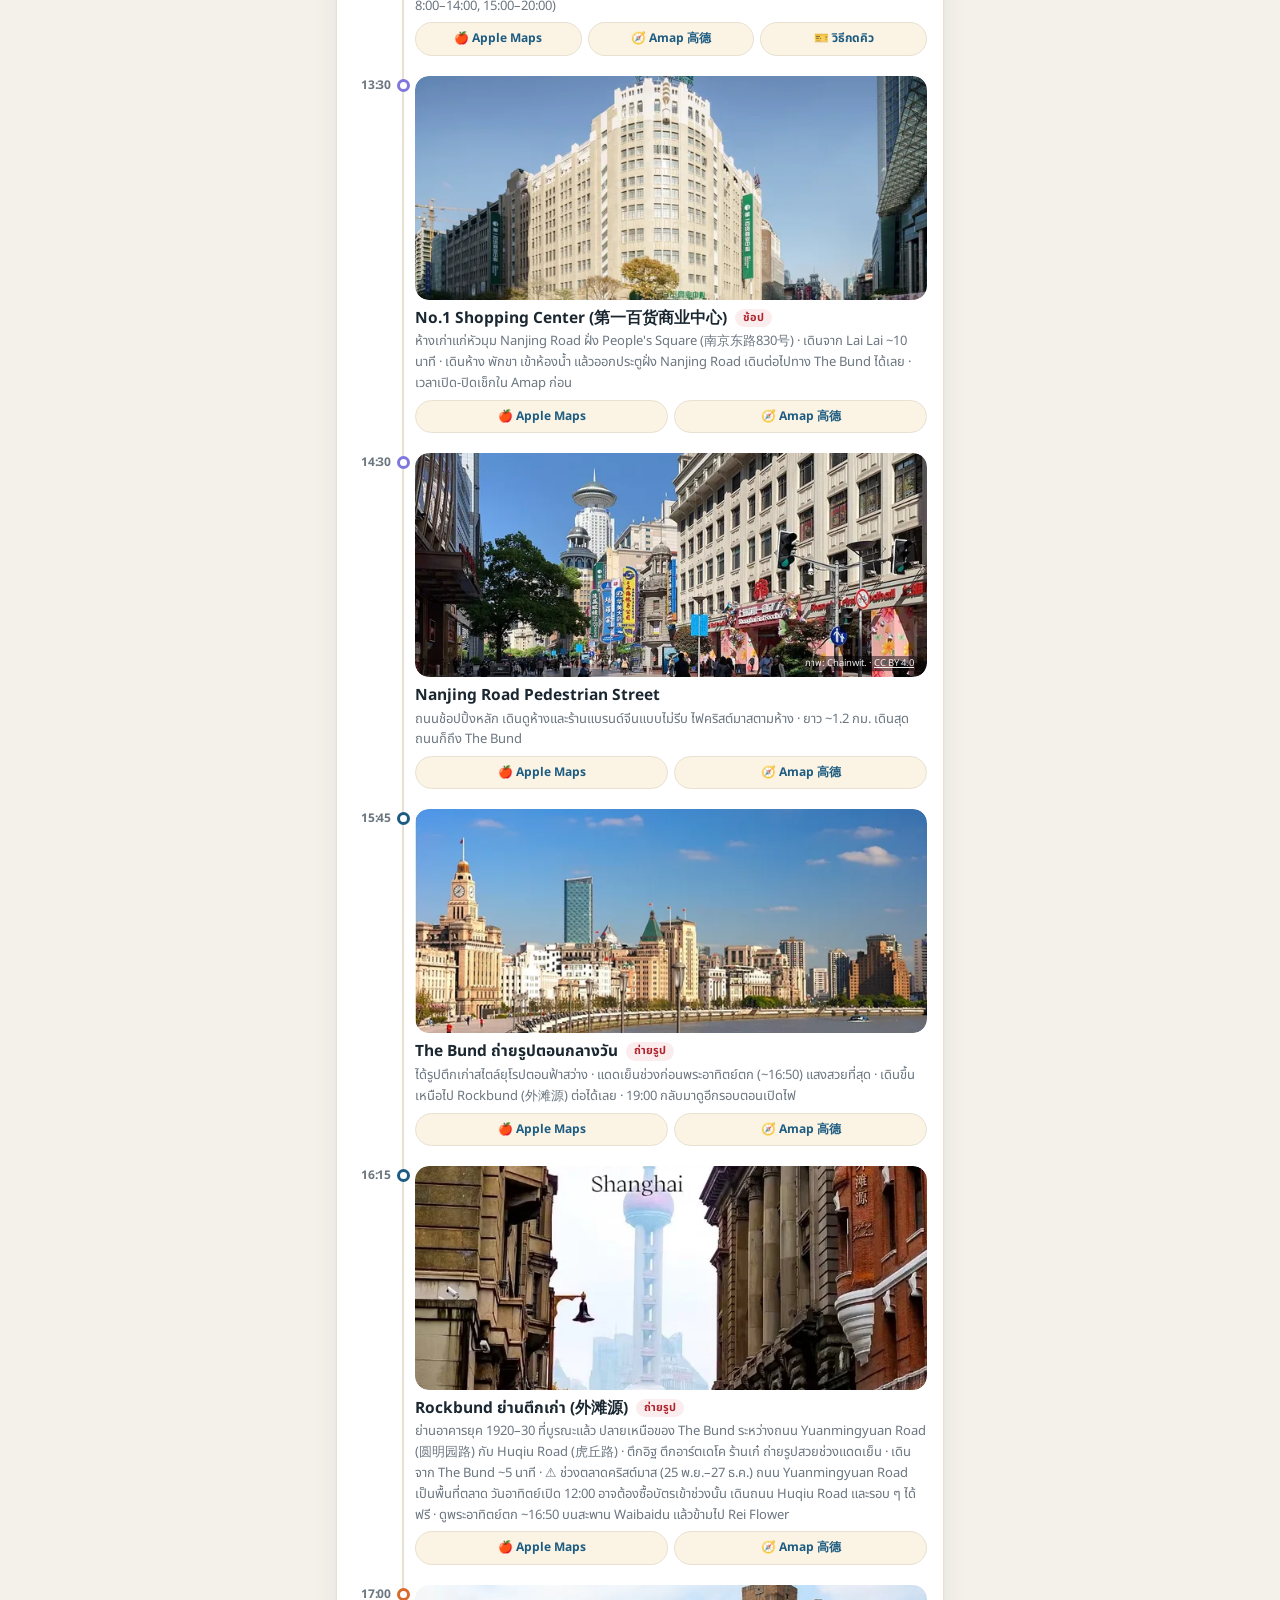
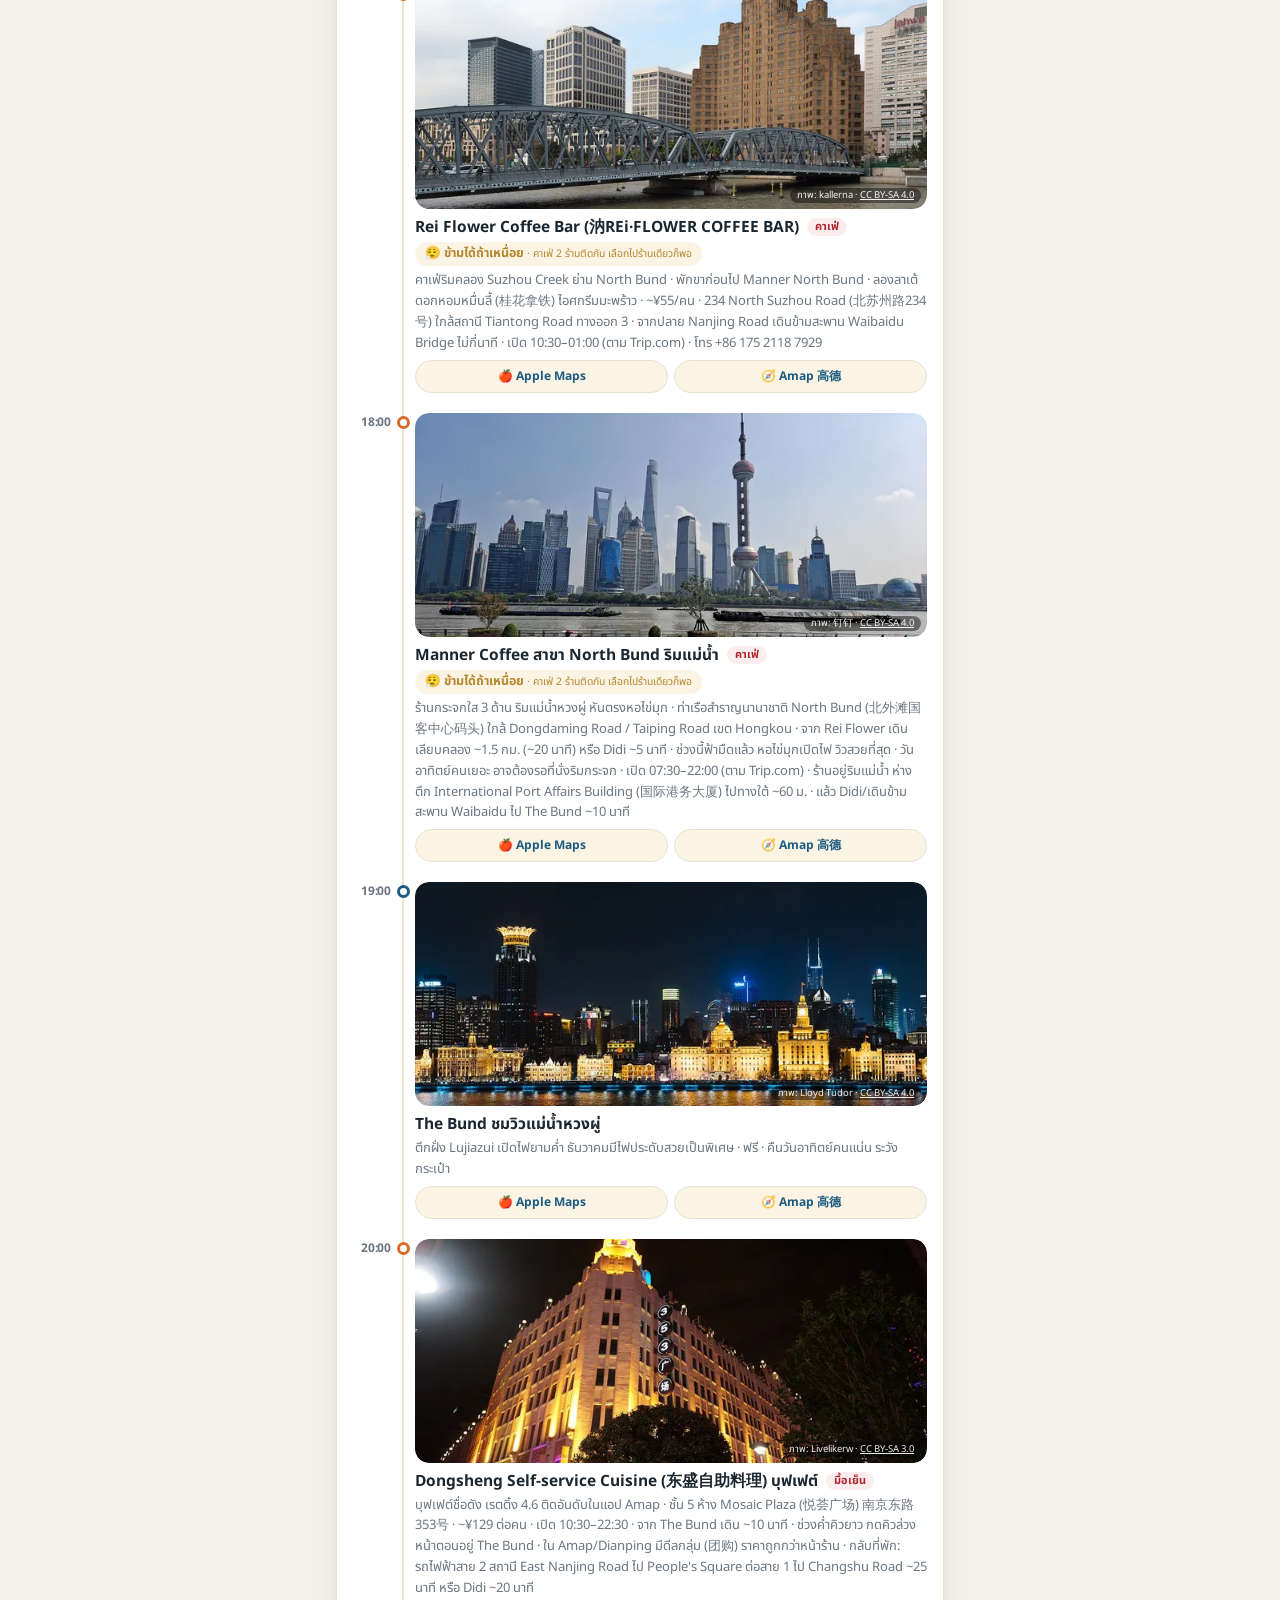
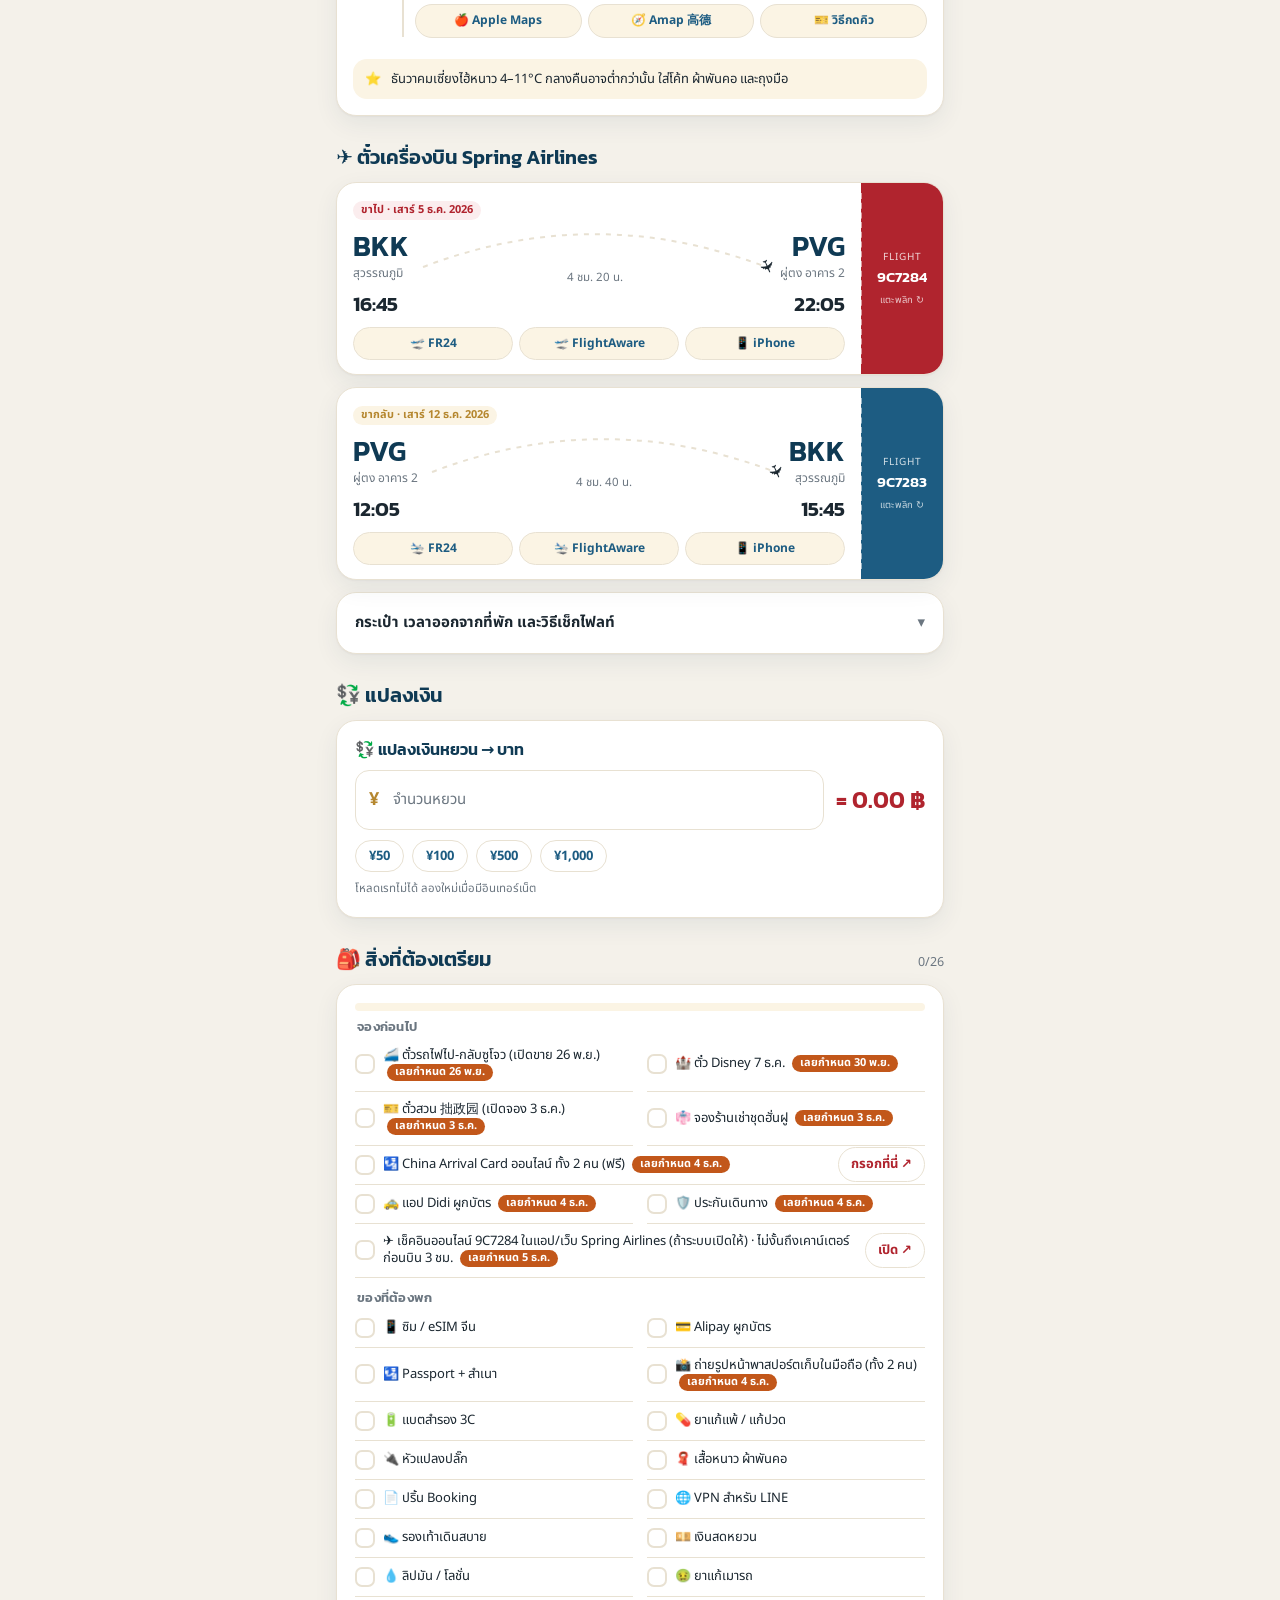
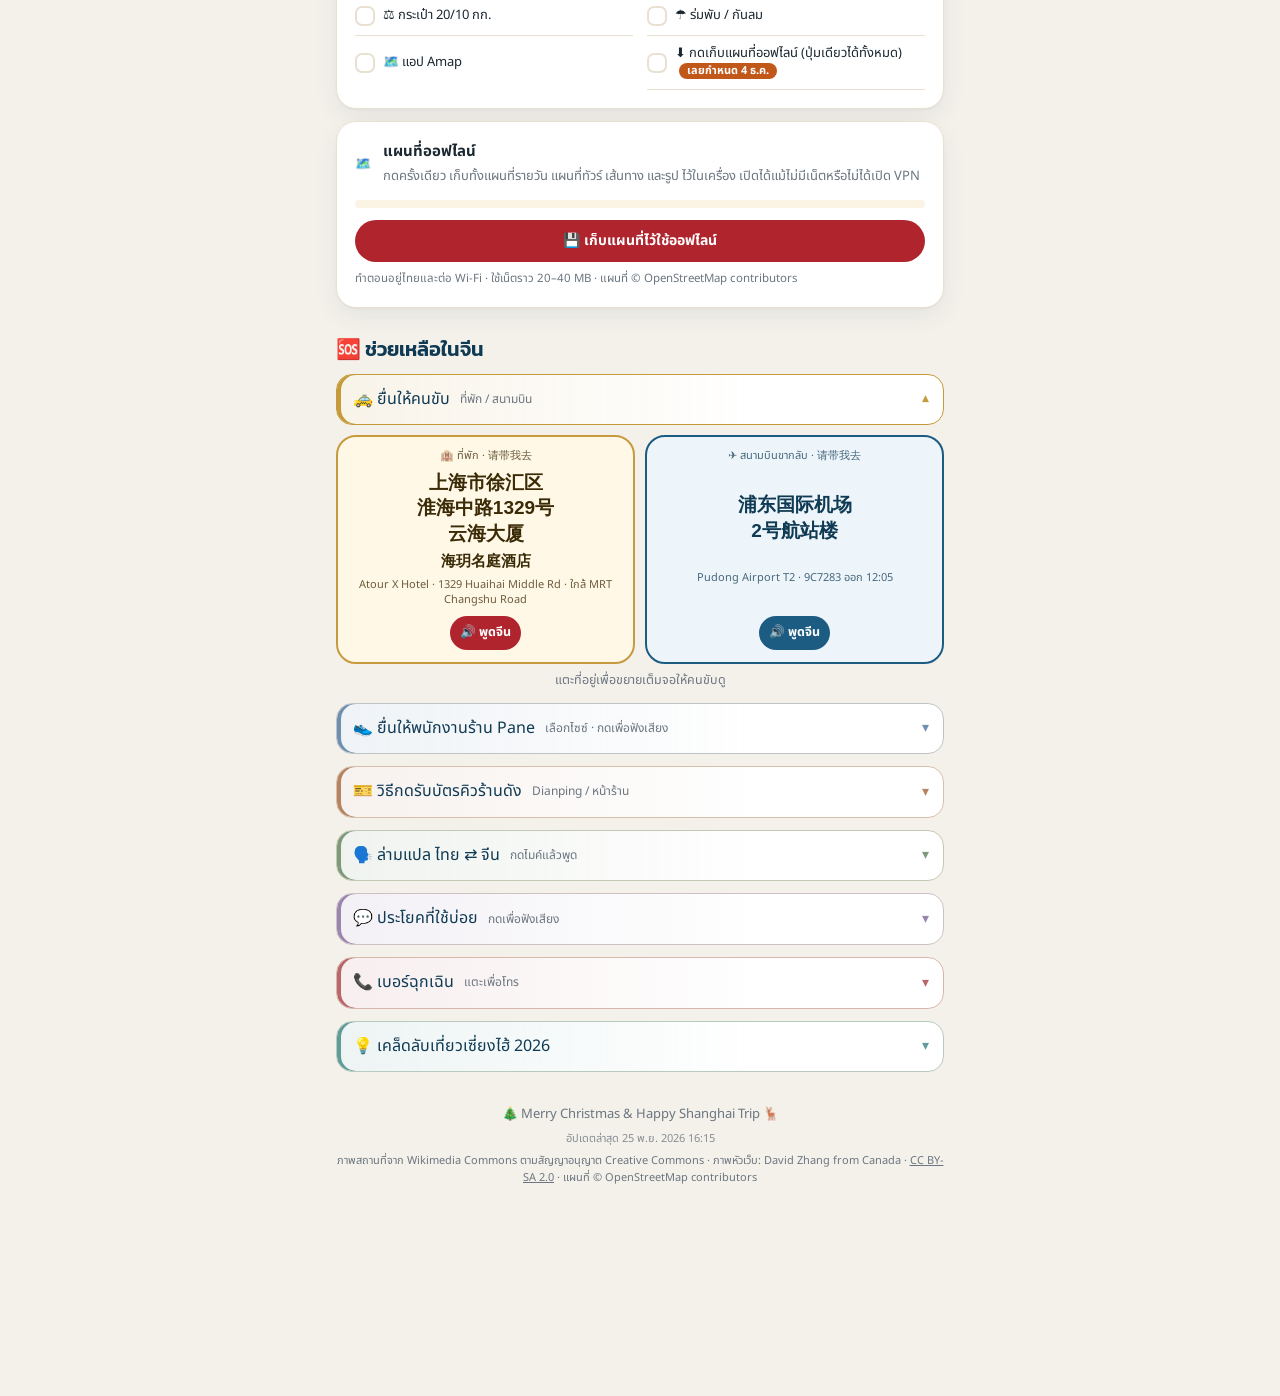
==== commit 591f5b27: "Hero chips: two equal columns, icon beside text Co-Authored-By: Claude Opus 5.5 <noreply@anthropic.c" ====
--- a/index.html
+++ b/index.html
@@ -13,7 +13,7 @@
 <link rel="icon" href="favicon.ico" sizes="48x48">
 <link rel="icon" href="icon.svg" type="image/svg+xml">
 <link rel="icon" href="favicon-32.png" type="image/png" sizes="32x32">
-<meta name="build" content="20261125161336">
+<meta name="build" content="20261125161544">
 <link rel="preload" href="fonts/noto-sans-thai-thai-400-normal.woff2" as="font" type="font/woff2" crossorigin>
 <link rel="stylesheet" href="vendor/leaflet/leaflet.css" media="print" onload="this.media='all'">
 <link rel="preload" href="fonts/kanit-thai-600-normal.woff2" as="font" type="font/woff2" crossorigin>
@@ -703,10 +703,10 @@
   }
 
   /* hero chips: three equal tiles in one row, icon above label */
-  .chips { display: grid; grid-template-columns: repeat(3, minmax(0, 1fr)); gap: 8px; }
-  .chip { display: flex; flex-direction: column; align-items: center; justify-content: center; gap: 2px; text-align: center; padding: 7px 3px; border-radius: 14px; font-size: 11.5px; font-weight: 600; letter-spacing: -.1px; line-height: 1.25; min-width: 0; white-space: normal; }
+  .chips { display: grid; grid-template-columns: repeat(2, minmax(0, 1fr)); gap: 8px; }
+  .chip { display: flex; flex-direction: row; align-items: center; justify-content: center; gap: 6px; text-align: center; padding: 9px 6px; border-radius: 14px; font-size: 12.5px; font-weight: 600; letter-spacing: -.1px; line-height: 1.25; min-width: 0; white-space: normal; }
   .chip span { display: block; max-width: 100%; white-space: normal; overflow-wrap: anywhere; }
-  .chip i { font-style: normal; font-size: 17px; line-height: 1.1; }
+  .chip i { font-style: normal; font-size: 15px; line-height: 1.1; }
   @media (max-width: 380px) { .chips { gap: 6px; } .chip { font-size: 11px; padding: 6px 4px; letter-spacing: -.1px; } }
 
   /* event link buttons: equal width, fill the row */
@@ -1084,12 +1084,12 @@
   </section>
 
   <footer class="foot">🎄 Merry Christmas & Happy Shanghai Trip 🦌
-    <small class="ver">อัปเดตล่าสุด 25 พ.ย. 2026 16:13</small>
+    <small class="ver">อัปเดตล่าสุด 25 พ.ย. 2026 16:15</small>
     <small>ภาพสถานที่จาก Wikimedia Commons ตามสัญญาอนุญาต Creative Commons · ภาพหัวเว็บ: David Zhang from Canada · <a href="https://commons.wikimedia.org/wiki/File:Pudong_night_skyline_viewed_from_the_Bund_in_Shanghai_%2841199899084%29.jpg" target="_blank" rel="noopener">CC BY-SA 2.0</a> · แผนที่ © OpenStreetMap contributors</small></footer>
 </main>
 
 <div id="printdoc" aria-hidden="true">
-  <header class="p-head"><img class="p-hero" data-psrc="img/hd/hero-960.webp" alt=""><div class="p-hin"><small>SHANGHAI · DECEMBER 2026 · Toonzii &amp; Bear</small><h1>แผนเที่ยวเซี่ยงไฮ้ 8 วัน 7 คืน</h1><p>เสาร์ 5 – เสาร์ 12 ธันวาคม 2026 · พิมพ์จากเว็บ อัปเดต 25 พ.ย. 2026 16:13</p></div></header>
+  <header class="p-head"><img class="p-hero" data-psrc="img/hd/hero-960.webp" alt=""><div class="p-hin"><small>SHANGHAI · DECEMBER 2026 · Toonzii &amp; Bear</small><h1>แผนเที่ยวเซี่ยงไฮ้ 8 วัน 7 คืน</h1><p>เสาร์ 5 – เสาร์ 12 ธันวาคม 2026 · พิมพ์จากเว็บ อัปเดต 25 พ.ย. 2026 16:15</p></div></header>
   <div class="p-grid">
     <div class="p-box"><h4>✈️ เที่ยวบิน Spring Airlines</h4><table class="p-tbl"><tbody>
       <tr><td><b>ขาไป</b> ส. 5 ธ.ค.</td><td class="p-mono">9C7284</td><td>BKK 16:45 → PVG 22:05</td></tr>
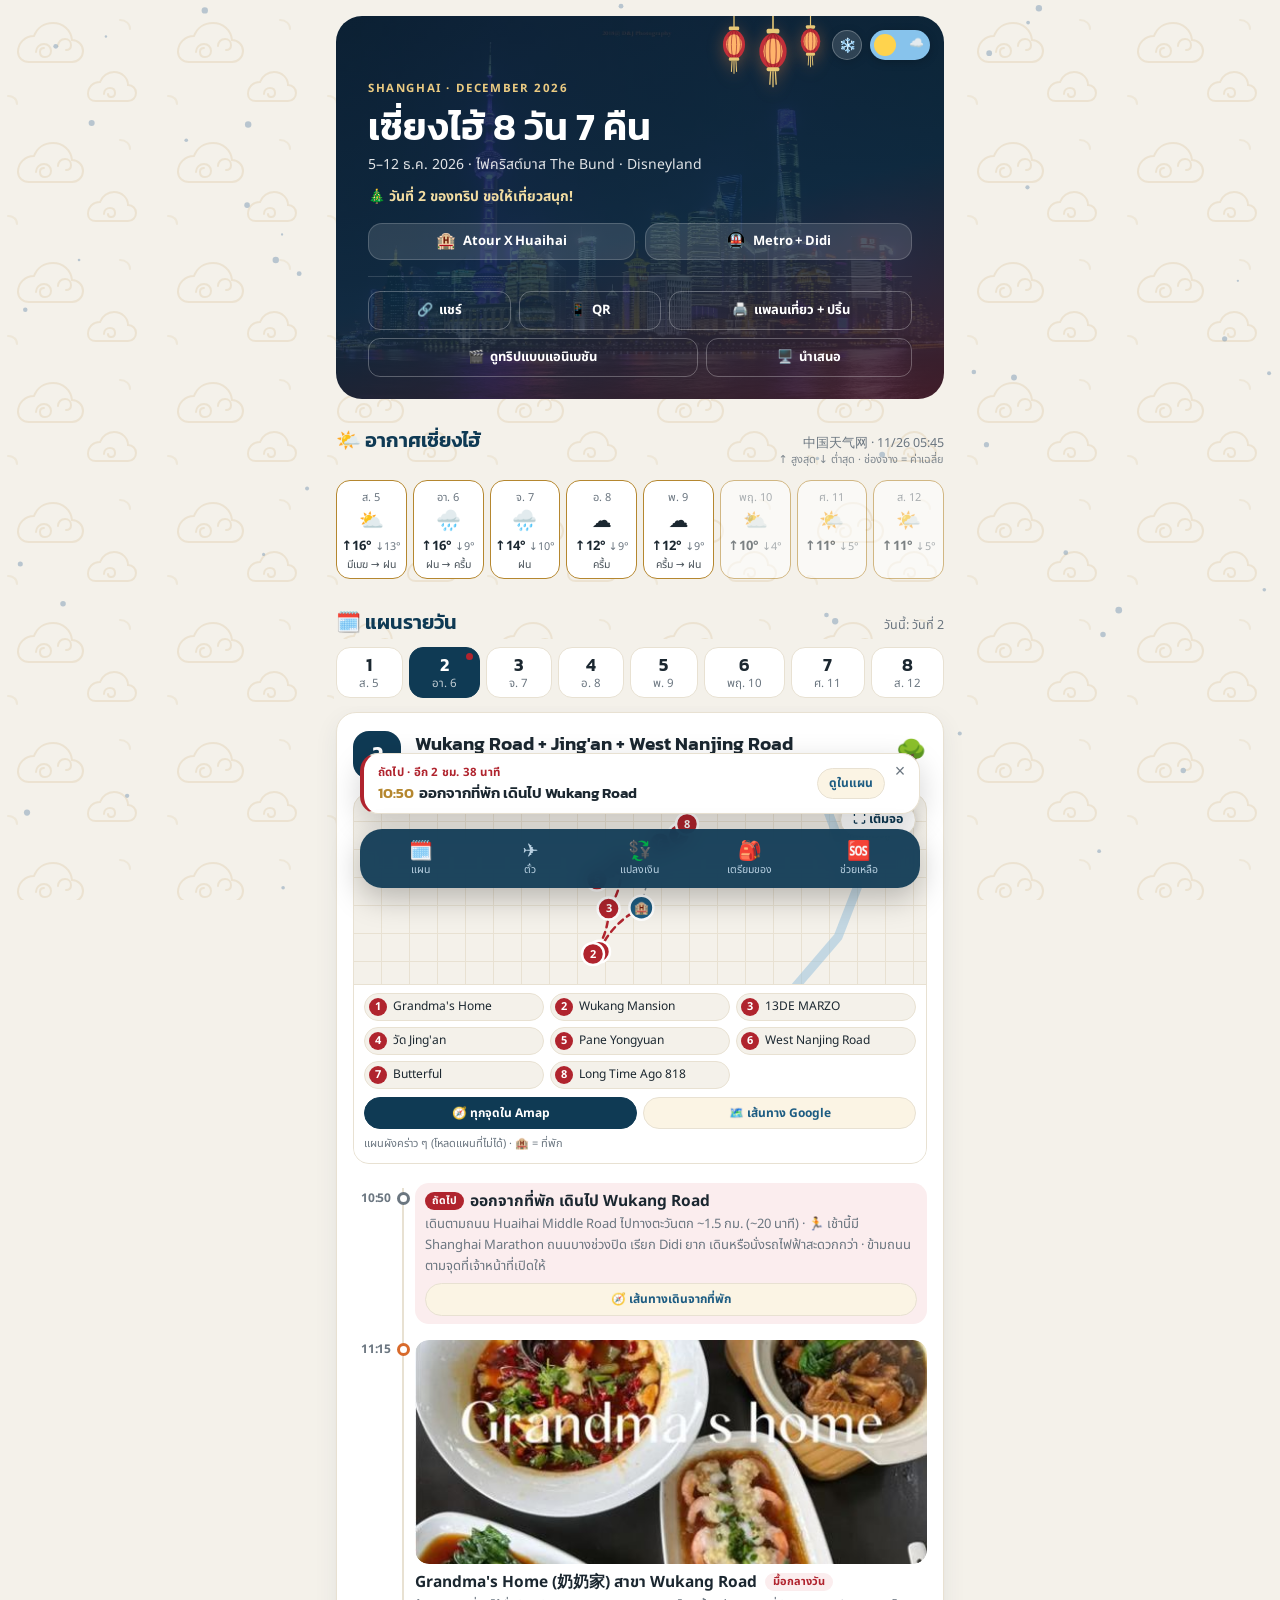
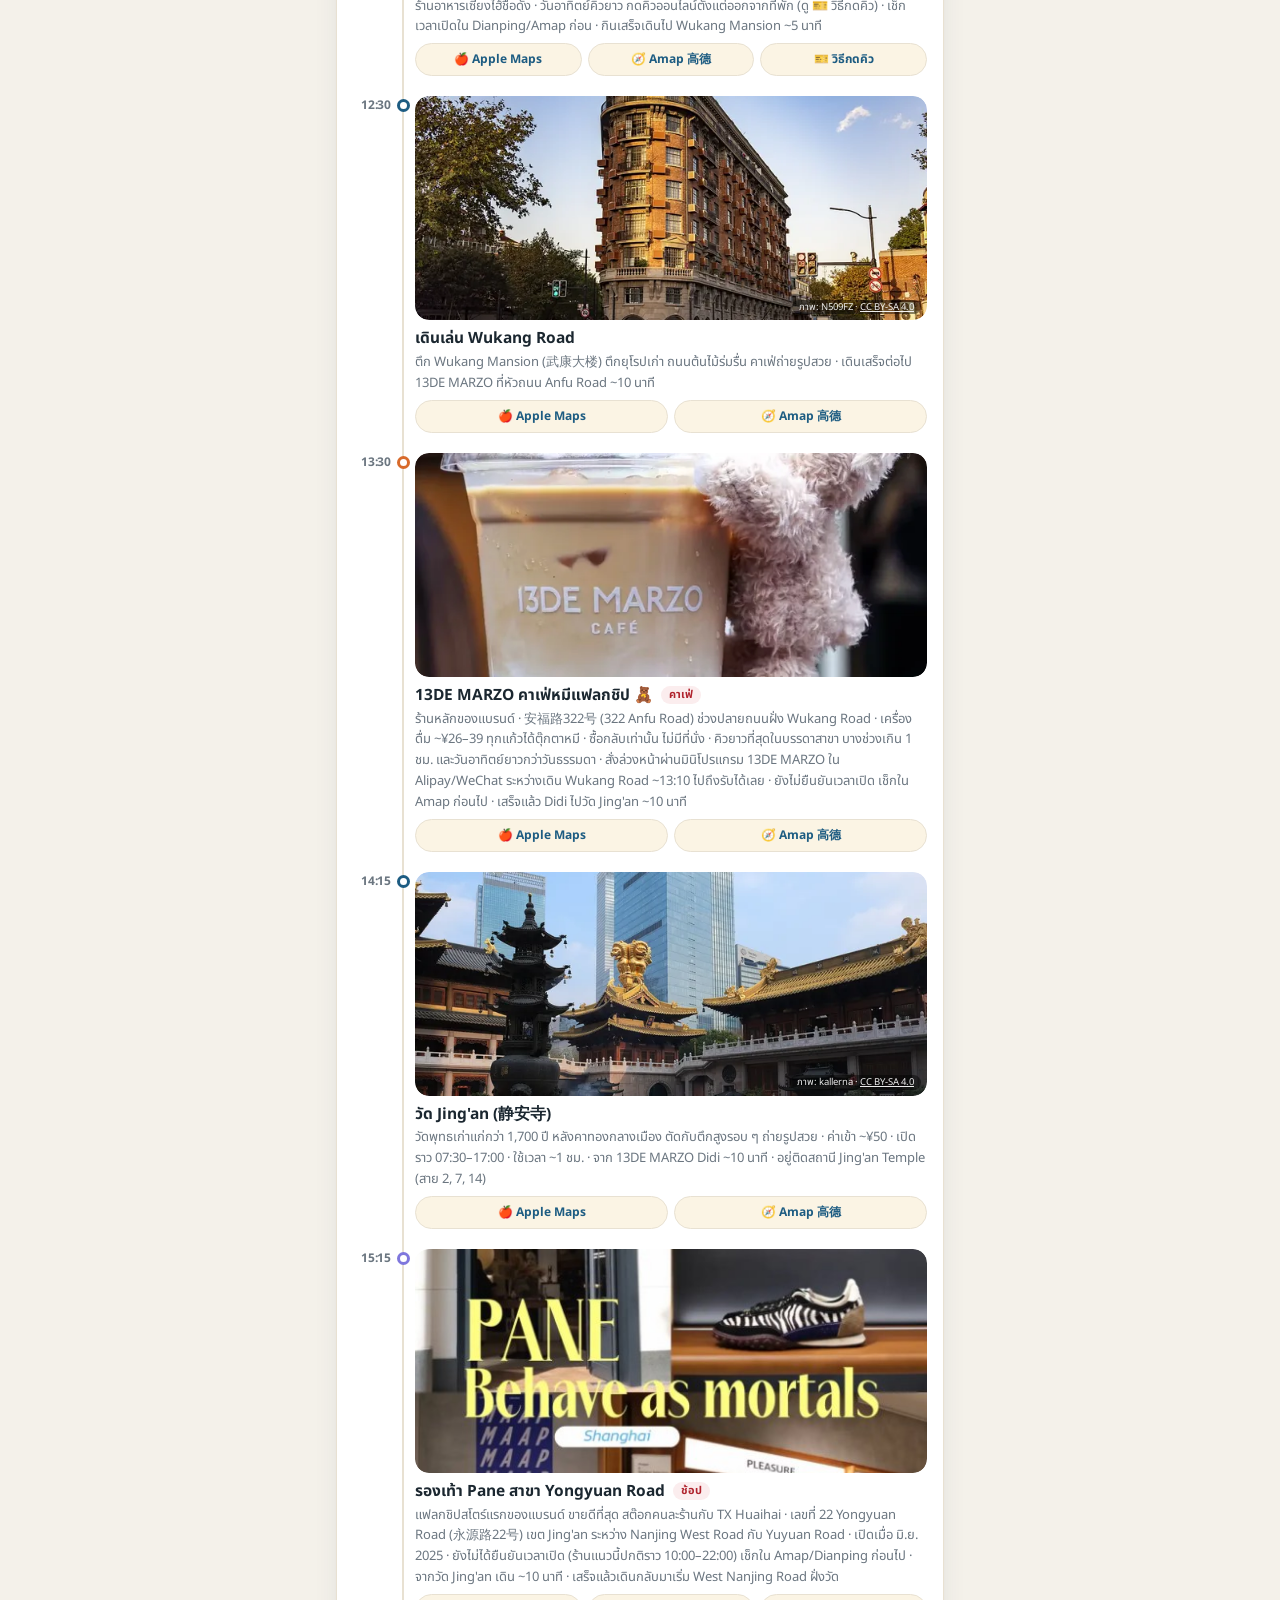
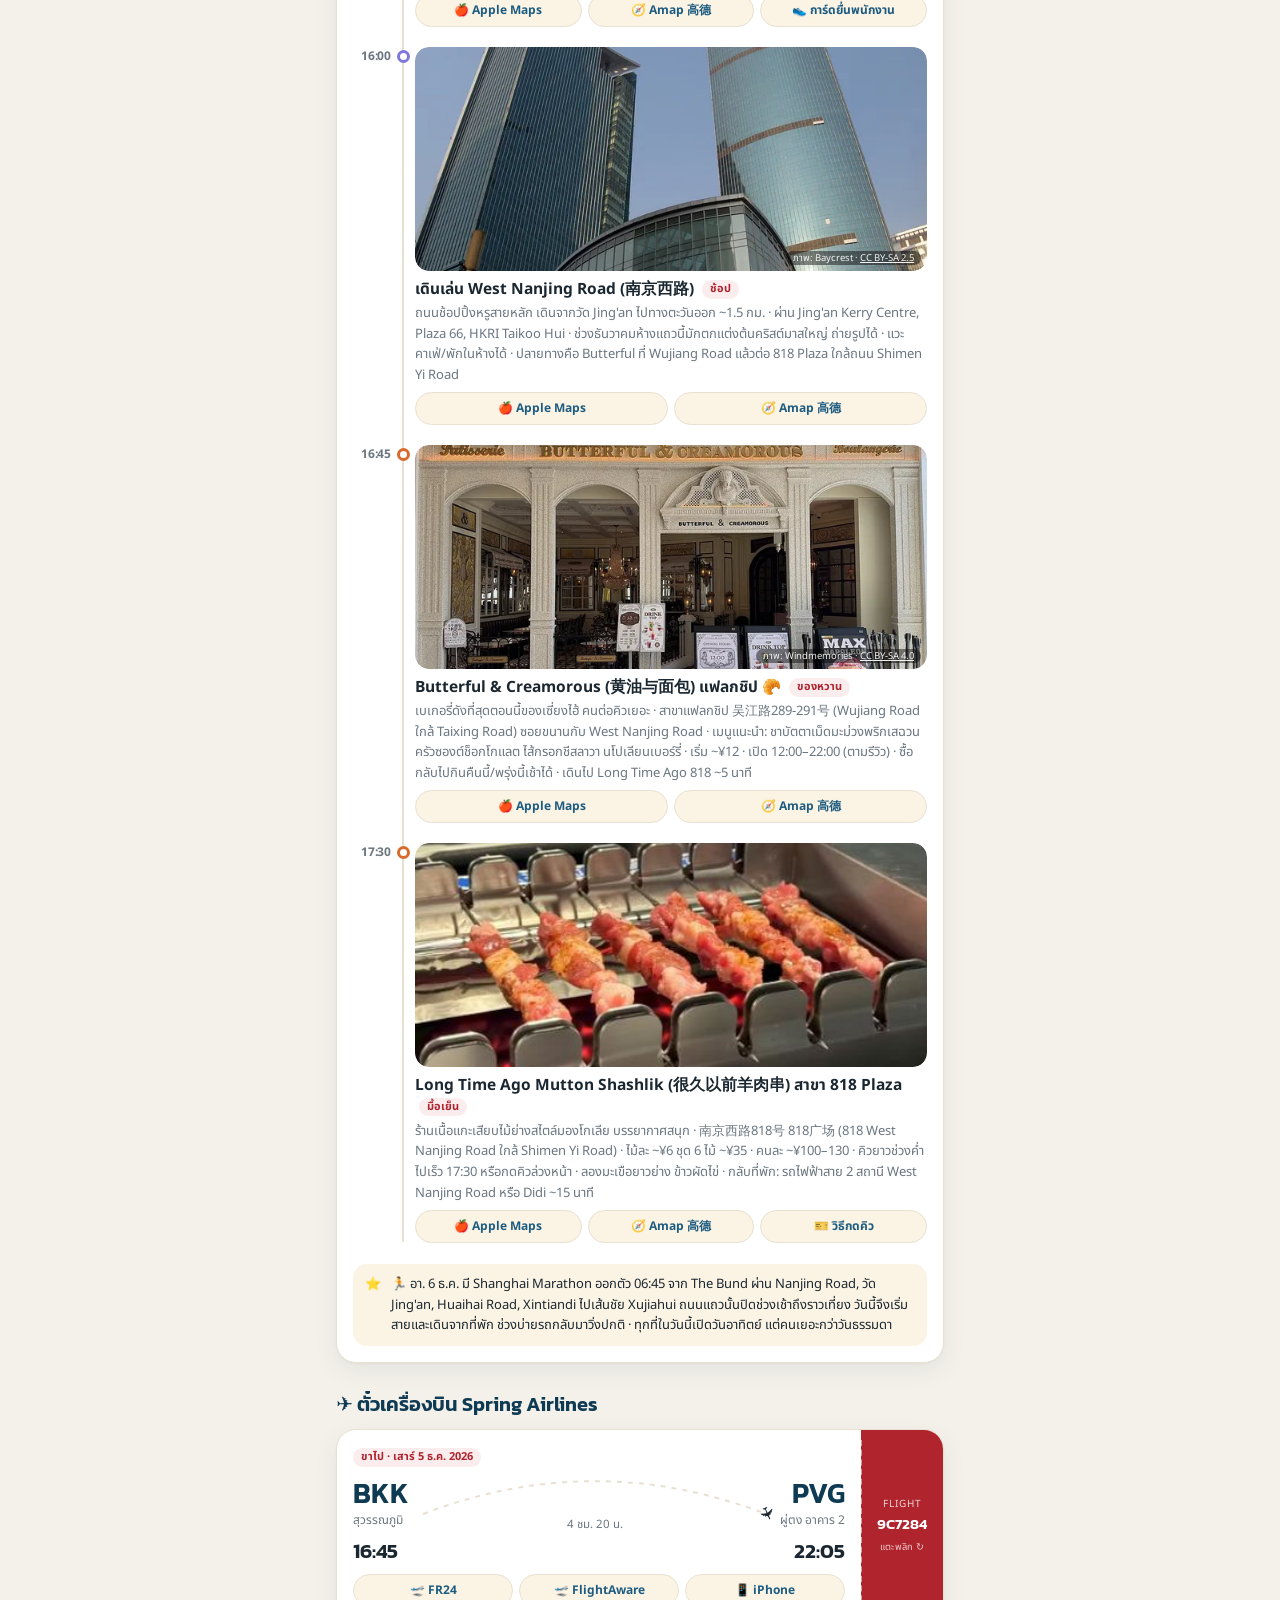
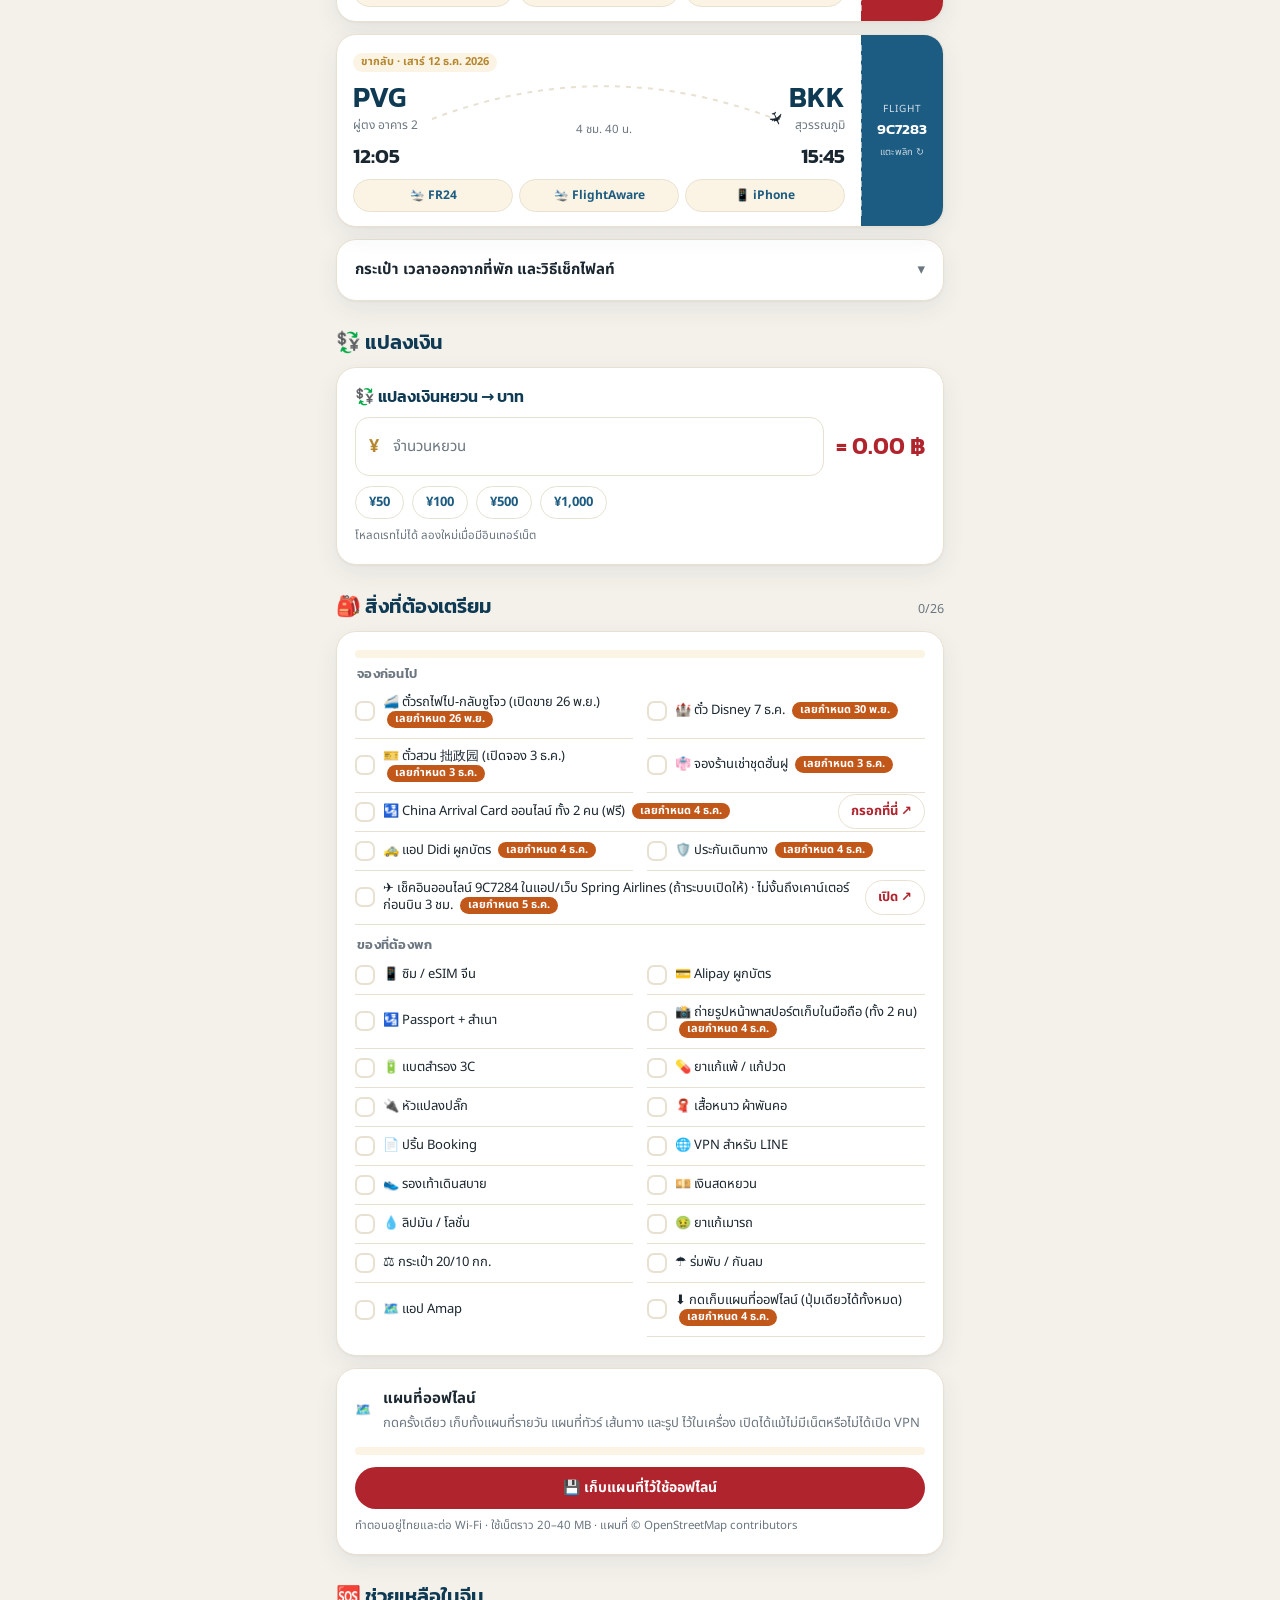
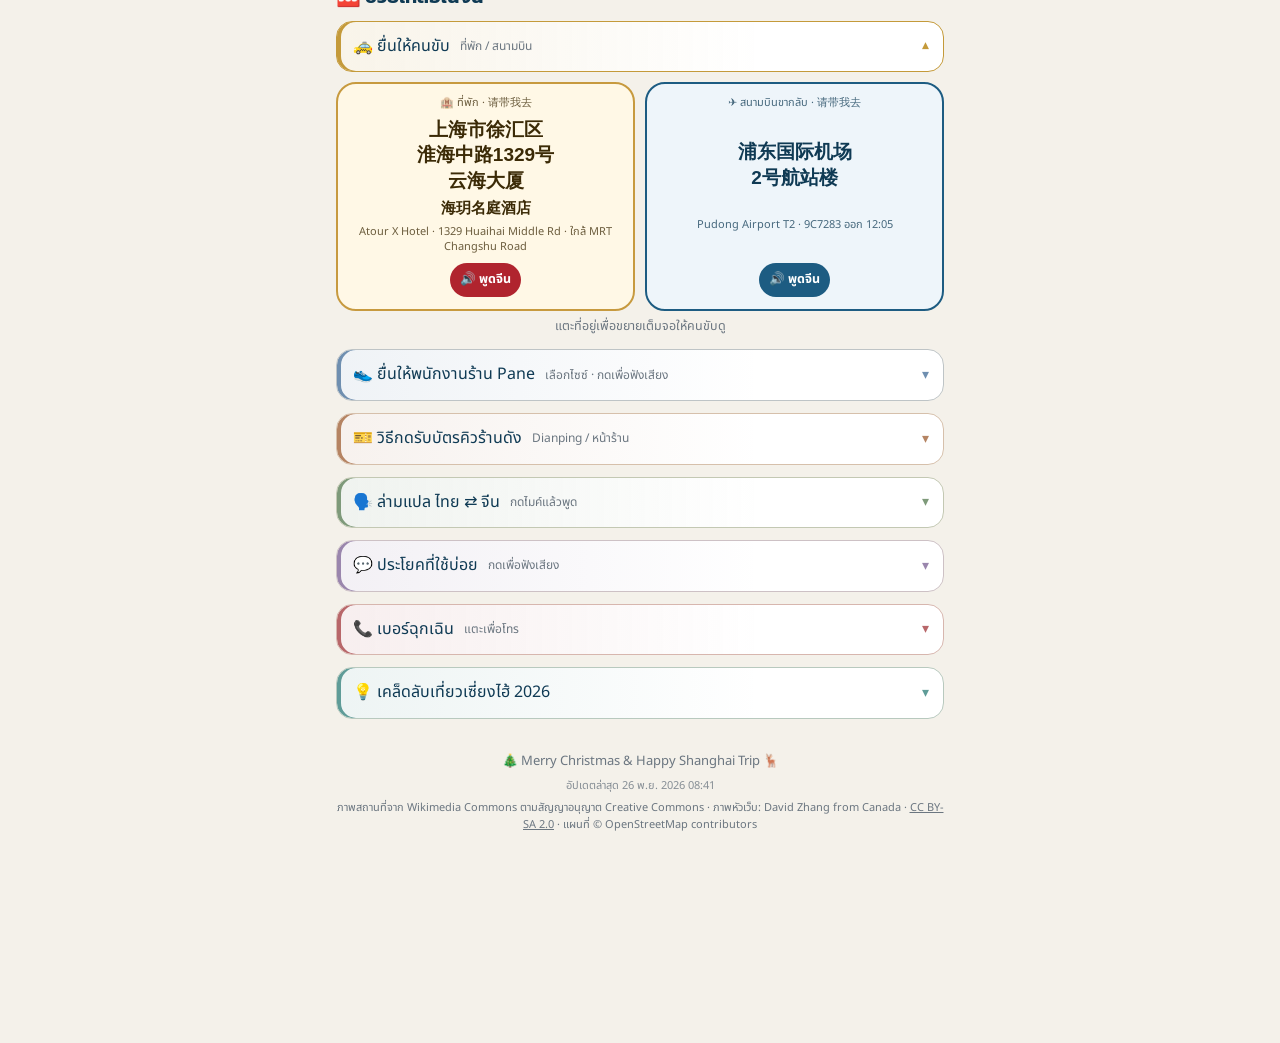
==== commit a2d4dd3a: "Swap day 2 and day 4 to avoid the Shanghai Marathon (Sun 6 Dec): Wukang/Jing'an day moves to Sunday " ====
--- a/index.html
+++ b/index.html
@@ -13,7 +13,7 @@
 <link rel="icon" href="favicon.ico" sizes="48x48">
 <link rel="icon" href="icon.svg" type="image/svg+xml">
 <link rel="icon" href="favicon-32.png" type="image/png" sizes="32x32">
-<meta name="build" content="20261125161544">
+<meta name="build" content="20261126084143">
 <link rel="preload" href="fonts/noto-sans-thai-thai-400-normal.woff2" as="font" type="font/woff2" crossorigin>
 <link rel="stylesheet" href="vendor/leaflet/leaflet.css" media="print" onload="this.media='all'">
 <link rel="preload" href="fonts/kanit-thai-600-normal.woff2" as="font" type="font/woff2" crossorigin>
@@ -857,15 +857,15 @@
       <ol class="tl"><li class="ev" data-t="14:45" data-kind="fly" data-zh="曼谷素万那普机场 值机" style="--dot:var(--red)"><time>13:45</time><span class="dot" aria-hidden="true"></span><div class="evb"><figure class="ph"><img class="thumb" src="img/hd/bkk-640.webp" srcset="img/hd/bkk-640.webp 640w, img/hd/bkk-1280.webp 1280w" sizes="(max-width: 640px) calc(100vw - 110px), 520px" alt="เช็คอินสนามบินสุวรรณภูมิ" loading="lazy" decoding="async"><small class="credit">ภาพ: Grendelkhan · <a href="https://commons.wikimedia.org/wiki/File:Suvarnabhumi_Airport_Terminal_E_interior_at_dusk.jpg" target="_blank" rel="noopener">CC BY-SA 3.0</a></small></figure><h3>เช็คอินสนามบินสุวรรณภูมิ</h3><p>เผื่อเวลา 3 ชม. ก่อนบิน · ชั่งกระเป๋าถือไม่เกิน 10 กก. · Spring Airlines เป็นโลว์คอสต์ ไม่มีอาหารฟรีบนเครื่อง</p><div class="links"><a href="https://www.google.com/maps/search/?api=1&amp;query=Suvarnabhumi%20Airport" target="_blank" rel="noopener">📍 Google Maps</a></div></div></li><li class="ev" data-t="17:45" data-kind="fly" data-zh="航班 9C7284 曼谷 → 上海浦东" style="--dot:var(--red)"><time>16:45</time><span class="dot" aria-hidden="true"></span><div class="evb"><figure class="ph"><img class="thumb" src="img/hd/spring-640.webp" srcset="img/hd/spring-640.webp 640w, img/hd/spring-1280.webp 1280w" sizes="(max-width: 640px) calc(100vw - 110px), 520px" alt="บิน BKK → PVG · 9C7284" loading="lazy" decoding="async"><small class="credit">ภาพ: Follash · <a href="https://commons.wikimedia.org/wiki/File:Spring_Airlines_A320.JPG" target="_blank" rel="noopener">Public domain</a></small></figure><h3>บิน BKK → PVG · 9C7284</h3><p>บินประมาณ 4 ชม. 20 น. · เวลาจีนเร็วกว่าไทย 1 ชม.</p></div></li><li class="ev" id="e1-2" data-t="22:05" data-kind="fly" data-zh="抵达浦东国际机场 2号航站楼" style="--dot:var(--red)"><time>22:05</time><span class="dot" aria-hidden="true"></span><div class="evb"><figure class="ph"><img class="thumb" src="img/hd/pvg-640.webp" srcset="img/hd/pvg-640.webp 640w, img/hd/pvg-1280.webp 1280w" sizes="(max-width: 640px) calc(100vw - 110px), 520px" alt="ถึงสนามบินผู่ตง" loading="lazy" decoding="async"><small class="credit">ภาพ: Windmemories · <a href="https://commons.wikimedia.org/wiki/File:20230720_Departure_Concourse_of_Terminal_2_of_Shanghai_Pudong_International_Airport_02.jpg" target="_blank" rel="noopener">CC BY-SA 4.0</a></small></figure><h3>ถึงสนามบินผู่ตง <span class="tag">อาคาร 2</span></h3><p>ผ่าน ตม. รับกระเป๋า แล้วเรียก Didi หรือต่อคิวแท็กซี่ · ยื่นการ์ดที่อยู่ภาษาจีนให้คนขับดูได้เลย</p><div class="links"><a href="https://maps.apple.com/?q=Shanghai%20Pudong%20International%20Airport%20Terminal%202" target="_blank" rel="noopener">🍎 Apple Maps</a><a href="https://uri.amap.com/search?keyword=%E6%B5%A6%E4%B8%9C%E5%9B%BD%E9%99%85%E6%9C%BA%E5%9C%BA2%E5%8F%B7%E8%88%AA%E7%AB%99%E6%A5%BC&amp;city=%E4%B8%8A%E6%B5%B7&amp;src=shanghaitrip&amp;callnative=1" target="_blank" rel="noopener">🧭 Amap 高德</a></div></div></li><li class="ev" data-t="23:45" data-kind="stay" data-zh="入住 海玥名庭酒店 淮海中路" style="--dot:var(--gold)"><time>23:45</time><span class="dot" aria-hidden="true"></span><div class="evb"><h3>เช็คอิน Atour X Hotel <span class="tag">ที่พัก</span></h3><p>ชั้น 1 และ 6–11 อาคาร Yunhai, 1329 Huaihai Middle Road เขต Xuhui · เดิน ~160 ม. ถึง MRT Changshu Road (สาย 1, 7) · โทร <a href="tel:+8615002128856">+86 150 0212 8856</a>, <a href="tel:+862133561052">+86 21 3356 1052</a></p><div class="links"><a href="https://maps.apple.com/?q=Atour%20X%20Hotel%2C%201329%20Huaihai%20Middle%20Road%2C%20Shanghai" target="_blank" rel="noopener">🍎 Apple Maps</a><a href="https://uri.amap.com/search?keyword=%E6%B7%AE%E6%B5%B7%E4%B8%AD%E8%B7%AF1329%E5%8F%B7&amp;city=%E4%B8%8A%E6%B5%B7&amp;src=shanghaitrip&amp;callnative=1" target="_blank" rel="noopener">🧭 Amap 高德</a></div></div></li></ol>
       <div class="note"><span aria-hidden="true">⭐</span><span>เครื่องลงค่ำ ถึงที่พักราว 23:45 (เช็คอินได้ตั้งแต่ 14:00 มาดึกได้) พักให้เต็มที่ พรุ่งนี้เริ่มสายได้</span></div>
     </section>
-    <section class="day" id="day-2" data-day="2" data-date="2026-12-06" data-zh="人民广场 + 外滩" data-cover="img/hd/bund-640.webp" data-bring="พาสปอร์ต · Alipay/WeChat Pay · พาวเวอร์แบงก์ · ซิม/eSIM" aria-label="วันที่ 2">
+    <section class="day" id="day-2" data-day="2" data-date="2026-12-06" data-zh="武康路 + 静安寺 + 南京西路" data-cover="img/hd/wukang-640.webp" data-bring="พาสปอร์ต · Alipay/WeChat Pay · พาวเวอร์แบงก์ · ซิม/eSIM" aria-label="วันที่ 2">
       <div class="dayhead">
         <div class="num">2</div>
-        <div class="dh-txt"><h3>เที่ยวเบา ๆ + The Bund</h3><p>อาทิตย์ 6 ธ.ค. · <span class="wxb" data-date="2026-12-06">⛅ 5–10°C</span></p></div>
-        <div class="dicon" aria-hidden="true">🌉</div>
+        <div class="dh-txt"><h3>Wukang Road + Jing&#x27;an + West Nanjing Road</h3><p>อาทิตย์ 6 ธ.ค. · <span class="wxb" data-date="2026-12-06">⛅ 5–10°C</span></p></div>
+        <div class="dicon" aria-hidden="true">🌳</div>
       </div>
-      <figure class="dmap" data-geo="{&quot;hotel&quot;: {&quot;lat&quot;: 31.2162, &quot;lng&quot;: 121.4458}, &quot;route&quot;: [{&quot;hotel&quot;: 1}, {&quot;id&quot;: &quot;e2-1&quot;, &quot;lat&quot;: 31.2381, &quot;lng&quot;: 121.4726, &quot;name&quot;: &quot;Lai Lai&quot;, &quot;t&quot;: &quot;11:30&quot;, &quot;zh&quot;: &quot;莱莱小笼（天津路）&quot;}, {&quot;id&quot;: &quot;e2-2&quot;, &quot;lat&quot;: 31.2368, &quot;lng&quot;: 121.4702, &quot;name&quot;: &quot;No.1 Shopping Center&quot;, &quot;t&quot;: &quot;13:30&quot;, &quot;zh&quot;: &quot;第一百货商业中心（南京东路830号）&quot;}, {&quot;id&quot;: &quot;e2-3&quot;, &quot;lat&quot;: 31.2395, &quot;lng&quot;: 121.4745, &quot;name&quot;: &quot;Nanjing Road&quot;, &quot;t&quot;: &quot;14:30&quot;, &quot;zh&quot;: &quot;南京路步行街&quot;}, {&quot;id&quot;: &quot;e2-4&quot;, &quot;lat&quot;: 31.2401, &quot;lng&quot;: 121.4866, &quot;name&quot;: &quot;The Bund (กลางวัน)&quot;, &quot;t&quot;: &quot;15:45&quot;, &quot;zh&quot;: &quot;外滩 · 白天拍照&quot;}, {&quot;id&quot;: &quot;e2-5&quot;, &quot;lat&quot;: 31.243, &quot;lng&quot;: 121.483, &quot;name&quot;: &quot;Rockbund&quot;, &quot;t&quot;: &quot;16:15&quot;, &quot;zh&quot;: &quot;外滩源（圆明园路 · 虎丘路）&quot;}, {&quot;id&quot;: &quot;e2-6&quot;, &quot;lat&quot;: 31.2465, &quot;lng&quot;: 121.4835, &quot;name&quot;: &quot;Rei Flower&quot;, &quot;t&quot;: &quot;17:00&quot;, &quot;zh&quot;: &quot;汭REi·FLOWER COFFEE BAR（北苏州路234号）&quot;}, {&quot;id&quot;: &quot;e2-7&quot;, &quot;lat&quot;: 31.25, &quot;lng&quot;: 121.494, &quot;name&quot;: &quot;Manner North Bund&quot;, &quot;t&quot;: &quot;18:00&quot;, &quot;zh&quot;: &quot;MANNER 咖啡（北外滩国客中心滨江店）&quot;}, {&quot;id&quot;: &quot;e2-8&quot;, &quot;lat&quot;: 31.2422, &quot;lng&quot;: 121.4861, &quot;name&quot;: &quot;The Bund&quot;, &quot;t&quot;: &quot;19:00&quot;, &quot;zh&quot;: &quot;外滩 · 黄浦江夜景&quot;}, {&quot;id&quot;: &quot;e2-9&quot;, &quot;lat&quot;: 31.2386, &quot;lng&quot;: 121.478, &quot;name&quot;: &quot;Dongsheng Buffet&quot;, &quot;t&quot;: &quot;20:00&quot;, &quot;zh&quot;: &quot;东盛自助料理（悦荟广场店 南京东路353号 5楼）&quot;}, {&quot;hotel&quot;: 1}], &quot;minZoom&quot;: 11, &quot;maxZoom&quot;: 14, &quot;view&quot;: [[31.212144000000002, 121.440016], [31.254056, 121.499784]]}"><button type="button" class="mfs" aria-label="ดูแผนที่ทั้งวันเต็มจอ"><span class="mfs-o">⛶ เต็มจอ</span><span class="mfs-c">✕ ปิด</span></button><div class="lmap" aria-label="แผนที่เส้นทางวันที่ 2"></div><svg class="msvg" role="img" aria-label="แผนผังเส้นทางวันที่ 2"></svg><figcaption><span class="mlegs"><button type="button" class="mleg" data-go="e2-1" title="Lai Lai"><b>1</b><span>Lai Lai</span></button><button type="button" class="mleg" data-go="e2-2" title="No.1 Shopping Center"><b>2</b><span>No.1 Shopping Center</span></button><button type="button" class="mleg" data-go="e2-3" title="Nanjing Road"><b>3</b><span>Nanjing Road</span></button><button type="button" class="mleg" data-go="e2-4" title="The Bund (กลางวัน)"><b>4</b><span>The Bund (กลางวัน)</span></button><button type="button" class="mleg" data-go="e2-5" title="Rockbund"><b>5</b><span>Rockbund</span></button><button type="button" class="mleg" data-go="e2-6" title="Rei Flower"><b>6</b><span>Rei Flower</span></button><button type="button" class="mleg" data-go="e2-7" title="Manner North Bund"><b>7</b><span>Manner North Bund</span></button><button type="button" class="mleg" data-go="e2-8" title="The Bund"><b>8</b><span>The Bund</span></button><button type="button" class="mleg" data-go="e2-9" title="Dongsheng Buffet"><b>9</b><span>Dongsheng Buffet</span></button></span><div class="mall"><a class="mall-a" href="https://uri.amap.com/marker?markers=121.450400,31.214316,%E0%B8%97%E0%B8%B5%E0%B9%88%E0%B8%9E%E0%B8%B1%E0%B8%81%20%E6%B5%B7%E7%8E%A5%E5%90%8D%E5%BA%AD%E9%85%92%E5%BA%97|121.477127,31.236164,1%20%E8%8E%B1%E8%8E%B1%E5%B0%8F%E7%AC%BC%EF%BC%88%E5%A4%A9%E6%B4%A5%E8%B7%AF%EF%BC%89|121.474735,31.234870,2%20%E7%AC%AC%E4%B8%80%E7%99%BE%E8%B4%A7%E5%95%86%E4%B8%9A%E4%B8%AD%E5%BF%83%EF%BC%88%E5%8D%97%E4%BA%AC%E4%B8%9C%E8%B7%AF830%E5%8F%B7%EF%BC%89|121.479021,31.237560,3%20%E5%8D%97%E4%BA%AC%E8%B7%AF%E6%AD%A5%E8%A1%8C%E8%A1%97|121.491080,31.238126,4%20%E5%A4%96%E6%BB%A9%20%C2%B7%20%E7%99%BD%E5%A4%A9%E6%8B%8D%E7%85%A7|121.487493,31.241037,5%20%E5%A4%96%E6%BB%A9%E6%BA%90%EF%BC%88%E5%9C%86%E6%98%8E%E5%9B%AD%E8%B7%AF%20%C2%B7%20%E8%99%8E%E4%B8%98%E8%B7%AF%EF%BC%89|121.487991,31.244537,6%20%E6%B1%ADREi%C2%B7FLOWER%20COFFEE%20BAR%EF%BC%88%E5%8C%97%E8%8B%8F%E5%B7%9E%E8%B7%AF234%E5%8F%B7%EF%BC%89|121.498455,31.248008,7%20MANNER%20%E5%92%96%E5%95%A1%EF%BC%88%E5%8C%97%E5%A4%96%E6%BB%A9%E5%9B%BD%E5%AE%A2%E4%B8%AD%E5%BF%83%E6%BB%A8%E6%B1%9F%E5%BA%97%EF%BC%89|121.490582,31.240228,8%20%E5%A4%96%E6%BB%A9%20%C2%B7%20%E9%BB%84%E6%B5%A6%E6%B1%9F%E5%A4%9C%E6%99%AF|121.482510,31.236650,9%20%E4%B8%9C%E7%9B%9B%E8%87%AA%E5%8A%A9%E6%96%99%E7%90%86%EF%BC%88%E6%82%A6%E8%8D%9F%E5%B9%BF%E5%9C%BA%E5%BA%97%20%E5%8D%97%E4%BA%AC%E4%B8%9C%E8%B7%AF353%E5%8F%B7%205%E6%A5%BC%EF%BC%89&amp;src=shanghai-trip&amp;callnative=1" target="_blank" rel="noopener">🧭 ทุกจุดใน Amap</a><a class="mall-g" href="https://www.google.com/maps/dir/?api=1&amp;origin=31.2162,121.4458&amp;destination=31.2162,121.4458&amp;waypoints=31.2381,121.4726%7C31.2368,121.4702%7C31.2395,121.4745%7C31.2401,121.4866%7C31.243,121.483%7C31.2465,121.4835%7C31.25,121.494%7C31.2422,121.4861%7C31.2386,121.478" target="_blank" rel="noopener">🗺️ เส้นทาง Google</a></div><small class="mnote">แตะหมุดเพื่อดูกิจกรรม · 🏨 = ที่พัก</small></figcaption></figure>
-      <ol class="tl"><li class="ev" data-t="11:00" data-kind="go" data-zh="从酒店出发 去人民广场" style="--dot:var(--muted)"><time>11:00</time><span class="dot" aria-hidden="true"></span><div class="evb"><h3>ออกจากที่พัก ไป People&#x27;s Square</h3><p>รถไฟฟ้าสาย 1 จาก Changshu Road ไป People&#x27;s Square ~15 นาที หรือเรียก Didi</p><div class="links"><a href="https://maps.apple.com/?saddr=Atour%20X%20Hotel%2C%201329%20Huaihai%20Middle%20Road%2C%20Shanghai&amp;daddr=People%27s%20Square%2C%20Shanghai&amp;dirflg=r" target="_blank" rel="noopener">🧭 เส้นทางจากที่พัก</a></div></div></li><li class="ev" id="e2-1" data-go="🚕|15" data-t="11:30" data-kind="food" data-zh="莱莱小笼（天津路）" style="--dot:#D86A2B"><time>11:30</time><span class="dot" aria-hidden="true"></span><div class="evb"><figure class="ph"><img class="thumb" src="img/lailai.jpg" alt="Lai Lai Xiao Long Bao (莱莱小笼)" loading="lazy" decoding="async"></figure><h3>Lai Lai Xiao Long Bao (莱莱小笼) <span class="tag">มื้อกลางวัน</span></h3><p>เสี่ยวหลงเปาไข่ปู Michelin Bib Gourmand · 506 Tianjin Road ใกล้ People&#x27;s Square · วันอาทิตย์คิวยาว มาก่อนเที่ยงดีกว่า · ถ้าสาขานี้ปิด มีสาขา Jing&#x27;an ที่ 1726 Beijing West Road ใกล้ที่พัก (เปิด 8:00–14:00, 15:00–20:00)</p><div class="links"><a href="https://maps.apple.com/?q=Lai%20Lai%20Xiao%20Long%20Bao%2C%20506%20Tianjin%20Road%2C%20Shanghai" target="_blank" rel="noopener">🍎 Apple Maps</a><a href="https://uri.amap.com/search?keyword=%E8%8E%B1%E8%8E%B1%E5%B0%8F%E7%AC%BC%20%E5%A4%A9%E6%B4%A5%E8%B7%AF&amp;city=%E4%B8%8A%E6%B5%B7&amp;src=shanghaitrip&amp;callnative=1" target="_blank" rel="noopener">🧭 Amap 高德</a><a href="#queue-card">🎫 วิธีกดคิว</a></div></div></li><li class="ev" id="e2-2" data-go="🚶|5" data-t="13:30" data-kind="shop" data-zh="第一百货商业中心（南京东路830号）" style="--dot:#7F77DD"><time>13:30</time><span class="dot" aria-hidden="true"></span><div class="evb"><figure class="ph"><img class="thumb" src="img/hd/no1dept-640.webp" srcset="img/hd/no1dept-640.webp 640w, img/hd/no1dept-1280.webp 1280w" sizes="(max-width: 640px) calc(100vw - 110px), 520px" alt="No.1 Shopping Center (第一百货商业中心)" loading="lazy" decoding="async"></figure><h3>No.1 Shopping Center (第一百货商业中心) <span class="tag">ช้อป</span></h3><p>ห้างเก่าแก่หัวมุม Nanjing Road ฝั่ง People&#x27;s Square (南京东路830号) · เดินจาก Lai Lai ~10 นาที · เดินห้าง พักขา เข้าห้องน้ำ แล้วออกประตูฝั่ง Nanjing Road เดินต่อไปทาง The Bund ได้เลย · เวลาเปิด-ปิดเช็กใน Amap ก่อน</p><div class="links"><a href="https://maps.apple.com/?q=Shanghai%20No.1%20Shopping%20Center%2C%20830%20East%20Nanjing%20Road" target="_blank" rel="noopener">🍎 Apple Maps</a><a href="https://uri.amap.com/search?keyword=%E7%AC%AC%E4%B8%80%E7%99%BE%E8%B4%A7%E5%95%86%E4%B8%9A%E4%B8%AD%E5%BF%83%20%E5%8D%97%E4%BA%AC%E4%B8%9C%E8%B7%AF830%E5%8F%B7&amp;city=%E4%B8%8A%E6%B5%B7&amp;src=shanghaitrip&amp;callnative=1" target="_blank" rel="noopener">🧭 Amap 高德</a></div></div></li><li class="ev" id="e2-3" data-go="🚶|5" data-t="14:30" data-kind="shop" data-zh="南京路步行街" style="--dot:#7F77DD"><time>14:30</time><span class="dot" aria-hidden="true"></span><div class="evb"><figure class="ph"><img class="thumb" src="img/hd/nanjing-640.webp" srcset="img/hd/nanjing-640.webp 640w, img/hd/nanjing-1280.webp 1280w" sizes="(max-width: 640px) calc(100vw - 110px), 520px" alt="Nanjing Road Pedestrian Street" loading="lazy" decoding="async"><small class="credit">ภาพ: Chainwit. · <a href="https://commons.wikimedia.org/wiki/File:2024-Apr_Shanghai_East_Nanjing_Road_morning_01.jpg" target="_blank" rel="noopener">CC BY 4.0</a></small></figure><h3>Nanjing Road Pedestrian Street</h3><p>ถนนช้อปปิ้งหลัก เดินดูห้างและร้านแบรนด์จีนแบบไม่รีบ ไฟคริสต์มาสตามห้าง · ยาว ~1.2 กม. เดินสุดถนนก็ถึง The Bund</p><div class="links"><a href="https://maps.apple.com/?q=Nanjing%20Road%20Pedestrian%20Street%2C%20Shanghai" target="_blank" rel="noopener">🍎 Apple Maps</a><a href="https://uri.amap.com/search?keyword=%E5%8D%97%E4%BA%AC%E8%B7%AF%E6%AD%A5%E8%A1%8C%E8%A1%97&amp;city=%E4%B8%8A%E6%B5%B7&amp;src=shanghaitrip&amp;callnative=1" target="_blank" rel="noopener">🧭 Amap 高德</a></div></div></li><li class="ev" id="e2-4" data-go="🚶|15" data-t="15:45" data-kind="see" data-zh="外滩 · 白天拍照" style="--dot:var(--navy-2)"><time>15:45</time><span class="dot" aria-hidden="true"></span><div class="evb"><figure class="ph"><img class="thumb" src="img/hd/bundday-640.webp" srcset="img/hd/bundday-640.webp 640w, img/hd/bundday-1280.webp 1280w" sizes="(max-width: 640px) calc(100vw - 110px), 520px" alt="The Bund ถ่ายรูปตอนกลางวัน" loading="lazy" decoding="async"></figure><h3>The Bund ถ่ายรูปตอนกลางวัน <span class="tag">ถ่ายรูป</span></h3><p>ได้รูปตึกเก่าสไตล์ยุโรปตอนฟ้าสว่าง · แดดเย็นช่วงก่อนพระอาทิตย์ตก (~16:50) แสงสวยที่สุด · เดินขึ้นเหนือไป Rockbund (外滩源) ต่อได้เลย · 19:00 กลับมาดูอีกรอบตอนเปิดไฟ</p><div class="links"><a href="https://maps.apple.com/?q=The%20Bund%2C%20Shanghai" target="_blank" rel="noopener">🍎 Apple Maps</a><a href="https://uri.amap.com/search?keyword=%E5%A4%96%E6%BB%A9&amp;city=%E4%B8%8A%E6%B5%B7&amp;src=shanghaitrip&amp;callnative=1" target="_blank" rel="noopener">🧭 Amap 高德</a></div></div></li><li class="ev" id="e2-5" data-go="🚶|5" data-t="16:15" data-kind="see" data-zh="外滩源（圆明园路 · 虎丘路）" style="--dot:var(--navy-2)"><time>16:15</time><span class="dot" aria-hidden="true"></span><div class="evb"><figure class="ph"><img class="thumb" src="img/hd/rockbund-640.webp" srcset="img/hd/rockbund-640.webp 640w, img/hd/rockbund-1280.webp 1280w" sizes="(max-width: 640px) calc(100vw - 110px), 520px" alt="Rockbund ย่านตึกเก่า (外滩源)" loading="lazy" decoding="async"></figure><h3>Rockbund ย่านตึกเก่า (外滩源) <span class="tag">ถ่ายรูป</span></h3><p>ย่านอาคารยุค 1920–30 ที่บูรณะแล้ว ปลายเหนือของ The Bund ระหว่างถนน Yuanmingyuan Road (圆明园路) กับ Huqiu Road (虎丘路) · ตึกอิฐ ตึกอาร์ตเดโค ร้านเก๋ ถ่ายรูปสวยช่วงแดดเย็น · เดินจาก The Bund ~5 นาที · ⚠️ ช่วงตลาดคริสต์มาส (25 พ.ย.–27 ธ.ค.) ถนน Yuanmingyuan Road เป็นพื้นที่ตลาด วันอาทิตย์เปิด 12:00 อาจต้องซื้อบัตรเข้าช่วงนั้น เดินถนน Huqiu Road และรอบ ๆ ได้ฟรี · ดูพระอาทิตย์ตก ~16:50 บนสะพาน Waibaidu แล้วข้ามไป Rei Flower</p><div class="links"><a href="https://maps.apple.com/?q=Rockbund%2C%20Yuanmingyuan%20Road%2C%20Shanghai" target="_blank" rel="noopener">🍎 Apple Maps</a><a href="https://uri.amap.com/search?keyword=%E5%A4%96%E6%BB%A9%E6%BA%90%20%E5%9C%86%E6%98%8E%E5%9B%AD%E8%B7%AF&amp;city=%E4%B8%8A%E6%B5%B7&amp;src=shanghaitrip&amp;callnative=1" target="_blank" rel="noopener">🧭 Amap 高德</a></div></div></li><li class="ev" id="e2-6" data-go="🚶|5" data-t="17:00" data-kind="food" data-zh="汭REi·FLOWER COFFEE BAR（北苏州路234号）" style="--dot:#D86A2B"><time>17:00</time><span class="dot" aria-hidden="true"></span><div class="evb"><figure class="ph"><img class="thumb" src="img/hd/waibaidu-640.webp" srcset="img/hd/waibaidu-640.webp 640w, img/hd/waibaidu-1280.webp 1280w" sizes="(max-width: 640px) calc(100vw - 110px), 520px" alt="Rei Flower Coffee Bar (汭REi·FLOWER COFFEE BAR)" loading="lazy" decoding="async"><small class="credit">ภาพ: kallerna · <a href="https://commons.wikimedia.org/wiki/File:Waibaidu_Bridge_Shanghai.jpg" target="_blank" rel="noopener">CC BY-SA 4.0</a></small></figure><h3>Rei Flower Coffee Bar (汭REi·FLOWER COFFEE BAR) <span class="tag">คาเฟ่</span></h3><div class="skip">😮‍💨 ข้ามได้ถ้าเหนื่อย <small>· คาเฟ่ 2 ร้านติดกัน เลือกไปร้านเดียวก็พอ</small></div><p>คาเฟ่ริมคลอง Suzhou Creek ย่าน North Bund · พักขาก่อนไป Manner North Bund · ลองลาเต้ดอกหอมหมื่นลี้ (桂花拿铁) ไอศกรีมมะพร้าว · ~¥55/คน · 234 North Suzhou Road (北苏州路234号) ใกล้สถานี Tiantong Road ทางออก 3 · จากปลาย Nanjing Road เดินข้ามสะพาน Waibaidu Bridge ไม่กี่นาที · เปิด 10:30–01:00 (ตาม Trip.com) · โทร +86 175 2118 7929</p><div class="links"><a href="https://maps.apple.com/?q=Rei%20Flower%20Coffee%20Bar%2C%20234%20North%20Suzhou%20Road%2C%20Shanghai" target="_blank" rel="noopener">🍎 Apple Maps</a><a href="https://uri.amap.com/search?keyword=%E6%B1%ADREi%20FLOWER%20COFFEE%20BAR%20%E5%8C%97%E8%8B%8F%E5%B7%9E%E8%B7%AF234%E5%8F%B7&amp;city=%E8%8B%8F%E5%B7%9E&amp;src=shanghaitrip&amp;callnative=1" target="_blank" rel="noopener">🧭 Amap 高德</a></div></div></li><li class="ev" id="e2-7" data-go="🚕|10" data-t="18:00" data-kind="food" data-zh="MANNER 咖啡（北外滩国客中心滨江店）" style="--dot:#D86A2B"><time>18:00</time><span class="dot" aria-hidden="true"></span><div class="evb"><figure class="ph"><img class="thumb" src="img/hd/northbund-640.webp" srcset="img/hd/northbund-640.webp 640w, img/hd/northbund-1280.webp 1280w" sizes="(max-width: 640px) calc(100vw - 110px), 520px" alt="Manner Coffee สาขา North Bund ริมแม่น้ำ" loading="lazy" decoding="async"><small class="credit">ภาพ: 钉钉 · <a href="https://commons.wikimedia.org/wiki/File:Lujiazui_from_the_North_Bund_2.jpg" target="_blank" rel="noopener">CC BY-SA 4.0</a></small></figure><h3>Manner Coffee สาขา North Bund ริมแม่น้ำ <span class="tag">คาเฟ่</span></h3><div class="skip">😮‍💨 ข้ามได้ถ้าเหนื่อย <small>· คาเฟ่ 2 ร้านติดกัน เลือกไปร้านเดียวก็พอ</small></div><p>ร้านกระจกใส 3 ด้าน ริมแม่น้ำหวงผู่ หันตรงหอไข่มุก · ท่าเรือสำราญนานาชาติ North Bund (北外滩国客中心码头) ใกล้ Dongdaming Road / Taiping Road เขต Hongkou · จาก Rei Flower เดินเลียบคลอง ~1.5 กม. (~20 นาที) หรือ Didi ~5 นาที · ช่วงนี้ฟ้ามืดแล้ว หอไข่มุกเปิดไฟ วิวสวยที่สุด · วันอาทิตย์คนเยอะ อาจต้องรอที่นั่งริมกระจก · เปิด 07:30–22:00 (ตาม Trip.com) · ร้านอยู่ริมแม่น้ำ ห่างตึก International Port Affairs Building (国际港务大厦) ไปทางใต้ ~60 ม. · แล้ว Didi/เดินข้ามสะพาน Waibaidu ไป The Bund ~10 นาที</p><div class="links"><a href="https://maps.apple.com/?q=Manner%20Coffee%20North%20Bund%20International%20Cruise%20Terminal%2C%20Shanghai" target="_blank" rel="noopener">🍎 Apple Maps</a><a href="https://uri.amap.com/search?keyword=MANNER%20%E5%8C%97%E5%A4%96%E6%BB%A9%E5%9B%BD%E5%AE%A2%E4%B8%AD%E5%BF%83%E6%BB%A8%E6%B1%9F%E5%BA%97&amp;city=%E4%B8%8A%E6%B5%B7&amp;src=shanghaitrip&amp;callnative=1" target="_blank" rel="noopener">🧭 Amap 高德</a></div></div></li><li class="ev" id="e2-8" data-go="🚶|15" data-t="19:00" data-kind="see" data-zh="外滩 · 黄浦江夜景" style="--dot:var(--navy-2)"><time>19:00</time><span class="dot" aria-hidden="true"></span><div class="evb"><figure class="ph"><img class="thumb" src="img/hd/bund-640.webp" srcset="img/hd/bund-640.webp 640w, img/hd/bund-1280.webp 1280w" sizes="(max-width: 640px) calc(100vw - 110px), 520px" alt="The Bund ชมวิวแม่น้ำหวงผู่" loading="lazy" decoding="async"><small class="credit">ภาพ: Lloyd Tudor · <a href="https://commons.wikimedia.org/wiki/File:The_Bund%2C_Shanghai_at_night.jpg" target="_blank" rel="noopener">CC BY-SA 4.0</a></small></figure><h3>The Bund ชมวิวแม่น้ำหวงผู่</h3><p>ตึกฝั่ง Lujiazui เปิดไฟยามค่ำ ธันวาคมมีไฟประดับสวยเป็นพิเศษ · ฟรี · คืนวันอาทิตย์คนแน่น ระวังกระเป๋า</p><div class="links"><a href="https://maps.apple.com/?q=The%20Bund%2C%20Shanghai" target="_blank" rel="noopener">🍎 Apple Maps</a><a href="https://uri.amap.com/search?keyword=%E5%A4%96%E6%BB%A9&amp;city=%E4%B8%8A%E6%B5%B7&amp;src=shanghaitrip&amp;callnative=1" target="_blank" rel="noopener">🧭 Amap 高德</a></div></div></li><li class="ev" id="e2-9" data-go="🚶|10" data-t="20:00" data-kind="food" data-zh="东盛自助料理（悦荟广场店 南京东路353号 5楼）" style="--dot:#D86A2B"><time>20:00</time><span class="dot" aria-hidden="true"></span><div class="evb"><figure class="ph"><img class="thumb" src="img/hd/dongsheng-640.webp" srcset="img/hd/dongsheng-640.webp 640w, img/hd/dongsheng-1280.webp 1280w" sizes="(max-width: 640px) calc(100vw - 110px), 520px" alt="Dongsheng Self-service Cuisine (东盛自助料理) บุฟเฟต์" loading="lazy" decoding="async"><small class="credit">ภาพ: Livelikerw · <a href="https://commons.wikimedia.org/wiki/File:353_Plaza_Shanghai.JPG" target="_blank" rel="noopener">CC BY-SA 3.0</a></small></figure><h3>Dongsheng Self-service Cuisine (东盛自助料理) บุฟเฟต์ <span class="tag">มื้อเย็น</span></h3><p>บุฟเฟต์ชื่อดัง เรตติ้ง 4.6 ติดอันดับในแอป Amap · ชั้น 5 ห้าง Mosaic Plaza (悦荟广场) 南京东路353号 · ~¥129 ต่อคน · เปิด 10:30–22:30 · จาก The Bund เดิน ~10 นาที · ช่วงค่ำคิวยาว กดคิวล่วงหน้าตอนอยู่ The Bund · ใน Amap/Dianping มีดีลกลุ่ม (团购) ราคาถูกกว่าหน้าร้าน · กลับที่พัก: รถไฟฟ้าสาย 2 สถานี East Nanjing Road ไป People&#x27;s Square ต่อสาย 1 ไป Changshu Road ~25 นาที หรือ Didi ~20 นาที</p><div class="links"><a href="https://maps.apple.com/?q=Dongsheng%20Self-service%20Cuisine%2C%20Mosaic%20Plaza%2C%20353%20East%20Nanjing%20Road%2C%20Shanghai" target="_blank" rel="noopener">🍎 Apple Maps</a><a href="https://uri.amap.com/search?keyword=%E4%B8%9C%E7%9B%9B%E8%87%AA%E5%8A%A9%E6%96%99%E7%90%86%20%E6%82%A6%E8%8D%9F%E5%B9%BF%E5%9C%BA%E5%BA%97&amp;city=%E4%B8%8A%E6%B5%B7&amp;src=shanghaitrip&amp;callnative=1" target="_blank" rel="noopener">🧭 Amap 高德</a><a href="#queue-card">🎫 วิธีกดคิว</a></div></div></li></ol>
-      <div class="note"><span aria-hidden="true">⭐</span><span>ธันวาคมเซี่ยงไฮ้หนาว 4–11°C กลางคืนอาจต่ำกว่านั้น ใส่โค้ท ผ้าพันคอ และถุงมือ</span></div>
+      <figure class="dmap" data-geo="{&quot;hotel&quot;: {&quot;lat&quot;: 31.2162, &quot;lng&quot;: 121.4458}, &quot;route&quot;: [{&quot;hotel&quot;: 1}, {&quot;id&quot;: &quot;e2-1&quot;, &quot;lat&quot;: 31.2068, &quot;lng&quot;: 121.4352, &quot;name&quot;: &quot;Grandma&#x27;s Home&quot;, &quot;t&quot;: &quot;11:15&quot;, &quot;zh&quot;: &quot;奶奶家（武康路店）&quot;}, {&quot;id&quot;: &quot;e2-2&quot;, &quot;lat&quot;: 31.2063, &quot;lng&quot;: 121.4337, &quot;name&quot;: &quot;Wukang Mansion&quot;, &quot;t&quot;: &quot;12:30&quot;, &quot;zh&quot;: &quot;武康路 · 武康大楼&quot;}, {&quot;id&quot;: &quot;e2-3&quot;, &quot;lat&quot;: 31.216, &quot;lng&quot;: 121.4376, &quot;name&quot;: &quot;13DE MARZO&quot;, &quot;t&quot;: &quot;13:30&quot;, &quot;zh&quot;: &quot;13DE MARZO 小熊咖啡（安福路322号）&quot;}, {&quot;id&quot;: &quot;e2-4&quot;, &quot;lat&quot;: 31.2253, &quot;lng&quot;: 121.4407, &quot;name&quot;: &quot;วัด Jing&#x27;an&quot;, &quot;t&quot;: &quot;14:15&quot;, &quot;zh&quot;: &quot;静安寺&quot;}, {&quot;id&quot;: &quot;e2-5&quot;, &quot;lat&quot;: 31.2222, &quot;lng&quot;: 121.4347, &quot;name&quot;: &quot;Pane Yongyuan&quot;, &quot;t&quot;: &quot;15:15&quot;, &quot;zh&quot;: &quot;PANE 球鞋（永源路22号）&quot;}, {&quot;id&quot;: &quot;e2-6&quot;, &quot;lat&quot;: 31.23, &quot;lng&quot;: 121.4505, &quot;name&quot;: &quot;West Nanjing Road&quot;, &quot;t&quot;: &quot;16:00&quot;, &quot;zh&quot;: &quot;南京西路 逛街&quot;}, {&quot;id&quot;: &quot;e2-7&quot;, &quot;lat&quot;: 31.2318, &quot;lng&quot;: 121.4552, &quot;name&quot;: &quot;Butterful&quot;, &quot;t&quot;: &quot;16:45&quot;, &quot;zh&quot;: &quot;黄油与面包 Butterful &amp; Creamorous（吴江路289号）&quot;}, {&quot;id&quot;: &quot;e2-8&quot;, &quot;lat&quot;: 31.2341, &quot;lng&quot;: 121.4572, &quot;name&quot;: &quot;Long Time Ago 818&quot;, &quot;t&quot;: &quot;17:30&quot;, &quot;zh&quot;: &quot;很久以前羊肉串（南京西路818广场店）&quot;}, {&quot;hotel&quot;: 1}], &quot;minZoom&quot;: 11, &quot;maxZoom&quot;: 14, &quot;view&quot;: [[31.202963999999998, 121.43088], [31.237436000000002, 121.46002]]}"><button type="button" class="mfs" aria-label="ดูแผนที่ทั้งวันเต็มจอ"><span class="mfs-o">⛶ เต็มจอ</span><span class="mfs-c">✕ ปิด</span></button><div class="lmap" aria-label="แผนที่เส้นทางวันที่ 2"></div><svg class="msvg" role="img" aria-label="แผนผังเส้นทางวันที่ 2"></svg><figcaption><span class="mlegs"><button type="button" class="mleg" data-go="e2-1" title="Grandma&#x27;s Home"><b>1</b><span>Grandma&#x27;s Home</span></button><button type="button" class="mleg" data-go="e2-2" title="Wukang Mansion"><b>2</b><span>Wukang Mansion</span></button><button type="button" class="mleg" data-go="e2-3" title="13DE MARZO"><b>3</b><span>13DE MARZO</span></button><button type="button" class="mleg" data-go="e2-4" title="วัด Jing&#x27;an"><b>4</b><span>วัด Jing&#x27;an</span></button><button type="button" class="mleg" data-go="e2-5" title="Pane Yongyuan"><b>5</b><span>Pane Yongyuan</span></button><button type="button" class="mleg" data-go="e2-6" title="West Nanjing Road"><b>6</b><span>West Nanjing Road</span></button><button type="button" class="mleg" data-go="e2-7" title="Butterful"><b>7</b><span>Butterful</span></button><button type="button" class="mleg" data-go="e2-8" title="Long Time Ago 818"><b>8</b><span>Long Time Ago 818</span></button></span><div class="mall"><a class="mall-a" href="https://uri.amap.com/marker?markers=121.450400,31.214316,%E0%B8%97%E0%B8%B5%E0%B9%88%E0%B8%9E%E0%B8%B1%E0%B8%81%20%E6%B5%B7%E7%8E%A5%E5%90%8D%E5%BA%AD%E9%85%92%E5%BA%97|121.439820,31.204930,1%20%E5%A5%B6%E5%A5%B6%E5%AE%B6%EF%BC%88%E6%AD%A6%E5%BA%B7%E8%B7%AF%E5%BA%97%EF%BC%89|121.438323,31.204432,2%20%E6%AD%A6%E5%BA%B7%E8%B7%AF%20%C2%B7%20%E6%AD%A6%E5%BA%B7%E5%A4%A7%E6%A5%BC|121.442217,31.214130,3%2013DE%20MARZO%20%E5%B0%8F%E7%86%8A%E5%92%96%E5%95%A1%EF%BC%88%E5%AE%89%E7%A6%8F%E8%B7%AF322%E5%8F%B7%EF%BC%89|121.445312,31.223430,4%20%E9%9D%99%E5%AE%89%E5%AF%BA|121.439323,31.220338,5%20PANE%20%E7%90%83%E9%9E%8B%EF%BC%88%E6%B0%B8%E6%BA%90%E8%B7%AF22%E5%8F%B7%EF%BC%89|121.455090,31.228114,6%20%E5%8D%97%E4%BA%AC%E8%A5%BF%E8%B7%AF%20%E9%80%9B%E8%A1%97|121.459778,31.229904,7%20%E9%BB%84%E6%B2%B9%E4%B8%8E%E9%9D%A2%E5%8C%85%20Butterful%20%20%20Creamorous%EF%BC%88%E5%90%B4%E6%B1%9F%E8%B7%AF289%E5%8F%B7%EF%BC%89|121.461773,31.232201,8%20%E5%BE%88%E4%B9%85%E4%BB%A5%E5%89%8D%E7%BE%8A%E8%82%89%E4%B8%B2%EF%BC%88%E5%8D%97%E4%BA%AC%E8%A5%BF%E8%B7%AF818%E5%B9%BF%E5%9C%BA%E5%BA%97%EF%BC%89&amp;src=shanghai-trip&amp;callnative=1" target="_blank" rel="noopener">🧭 ทุกจุดใน Amap</a><a class="mall-g" href="https://www.google.com/maps/dir/?api=1&amp;origin=31.2162,121.4458&amp;destination=31.2162,121.4458&amp;waypoints=31.2068,121.4352%7C31.2063,121.4337%7C31.216,121.4376%7C31.2253,121.4407%7C31.2222,121.4347%7C31.23,121.4505%7C31.2318,121.4552%7C31.2341,121.4572" target="_blank" rel="noopener">🗺️ เส้นทาง Google</a></div><small class="mnote">แตะหมุดเพื่อดูกิจกรรม · 🏨 = ที่พัก</small></figcaption></figure>
+      <ol class="tl"><li class="ev" data-t="10:50" data-kind="go" data-zh="" style="--dot:var(--muted)"><time>10:50</time><span class="dot" aria-hidden="true"></span><div class="evb"><h3>ออกจากที่พัก เดินไป Wukang Road</h3><p>เดินตามถนน Huaihai Middle Road ไปทางตะวันตก ~1.5 กม. (~20 นาที) · 🏃 เช้านี้มี Shanghai Marathon ถนนบางช่วงปิด เรียก Didi ยาก เดินหรือนั่งรถไฟฟ้าสะดวกกว่า · ข้ามถนนตามจุดที่เจ้าหน้าที่เปิดให้</p><div class="links"><a href="https://maps.apple.com/?saddr=Atour%20X%20Hotel%2C%201329%20Huaihai%20Middle%20Road%2C%20Shanghai&amp;daddr=Wukang%20Road%2C%20Shanghai&amp;dirflg=w" target="_blank" rel="noopener">🧭 เส้นทางเดินจากที่พัก</a></div></div></li><li class="ev" id="e2-1" data-go="🚕|10" data-t="11:15" data-kind="food" data-zh="奶奶家（武康路店）" style="--dot:#D86A2B"><time>11:15</time><span class="dot" aria-hidden="true"></span><div class="evb"><figure class="ph"><img class="thumb" src="img/grandmas-home.jpg" alt="Grandma&#x27;s Home (奶奶家) สาขา Wukang Road" loading="lazy" decoding="async"></figure><h3>Grandma&#x27;s Home (奶奶家) สาขา Wukang Road <span class="tag">มื้อกลางวัน</span></h3><p>ร้านอาหารเซี่ยงไฮ้ชื่อดัง · วันอาทิตย์คิวยาว กดคิวออนไลน์ตั้งแต่ออกจากที่พัก (ดู 🎫 วิธีกดคิว) · เช็กเวลาเปิดใน Dianping/Amap ก่อน · กินเสร็จเดินไป Wukang Mansion ~5 นาที</p><div class="links"><a href="https://maps.apple.com/?q=Grandma%27s%20Home%20Wukang%20Road%2C%20Shanghai" target="_blank" rel="noopener">🍎 Apple Maps</a><a href="https://uri.amap.com/search?keyword=%E5%A5%B6%E5%A5%B6%E5%AE%B6%20%E6%AD%A6%E5%BA%B7%E8%B7%AF&amp;city=%E4%B8%8A%E6%B5%B7&amp;src=shanghaitrip&amp;callnative=1" target="_blank" rel="noopener">🧭 Amap 高德</a><a href="#queue-card">🎫 วิธีกดคิว</a></div></div></li><li class="ev" id="e2-2" data-go="🚶|5" data-t="12:30" data-kind="see" data-zh="武康路 · 武康大楼" style="--dot:var(--navy-2)"><time>12:30</time><span class="dot" aria-hidden="true"></span><div class="evb"><figure class="ph"><img class="thumb" src="img/hd/wukang-640.webp" srcset="img/hd/wukang-640.webp 640w, img/hd/wukang-1280.webp 1280w" sizes="(max-width: 640px) calc(100vw - 110px), 520px" alt="เดินเล่น Wukang Road" loading="lazy" decoding="async"><small class="credit">ภาพ: N509FZ · <a href="https://commons.wikimedia.org/wiki/File:Wukang_Mansion_%2820191114161507%29.jpg" target="_blank" rel="noopener">CC BY-SA 4.0</a></small></figure><h3>เดินเล่น Wukang Road</h3><p>ตึก Wukang Mansion (武康大楼) ตึกยุโรปเก่า ถนนต้นไม้ร่มรื่น คาเฟ่ถ่ายรูปสวย · เดินเสร็จต่อไป 13DE MARZO ที่หัวถนน Anfu Road ~10 นาที</p><div class="links"><a href="https://maps.apple.com/?q=Wukang%20Mansion%2C%20Shanghai" target="_blank" rel="noopener">🍎 Apple Maps</a><a href="https://uri.amap.com/search?keyword=%E6%AD%A6%E5%BA%B7%E5%A4%A7%E6%A5%BC&amp;city=%E4%B8%8A%E6%B5%B7&amp;src=shanghaitrip&amp;callnative=1" target="_blank" rel="noopener">🧭 Amap 高德</a></div></div></li><li class="ev" id="e2-3" data-go="🚶|15" data-t="13:30" data-kind="food" data-zh="13DE MARZO 小熊咖啡（安福路322号）" style="--dot:#D86A2B"><time>13:30</time><span class="dot" aria-hidden="true"></span><div class="evb"><figure class="ph"><img class="thumb" src="img/hd/marzo-640.webp" srcset="img/hd/marzo-640.webp 640w, img/hd/marzo-1280.webp 1280w" sizes="(max-width: 640px) calc(100vw - 110px), 520px" alt="13DE MARZO คาเฟ่หมีแฟลกชิป 🧸" loading="lazy" decoding="async"></figure><h3>13DE MARZO คาเฟ่หมีแฟลกชิป 🧸 <span class="tag">คาเฟ่</span></h3><p>ร้านหลักของแบรนด์ · 安福路322号 (322 Anfu Road) ช่วงปลายถนนฝั่ง Wukang Road · เครื่องดื่ม ~¥26–39 ทุกแก้วได้ตุ๊กตาหมี · ซื้อกลับเท่านั้น ไม่มีที่นั่ง · คิวยาวที่สุดในบรรดาสาขา บางช่วงเกิน 1 ชม. และวันอาทิตย์ยาวกว่าวันธรรมดา · สั่งล่วงหน้าผ่านมินิโปรแกรม 13DE MARZO ใน Alipay/WeChat ระหว่างเดิน Wukang Road ~13:10 ไปถึงรับได้เลย · ยังไม่ยืนยันเวลาเปิด เช็กใน Amap ก่อนไป · เสร็จแล้ว Didi ไปวัด Jing&#x27;an ~10 นาที</p><div class="links"><a href="https://maps.apple.com/?q=13DE%20MARZO%2C%20322%20Anfu%20Road%2C%20Shanghai" target="_blank" rel="noopener">🍎 Apple Maps</a><a href="https://uri.amap.com/search?keyword=13DE%20MARZO%20%E5%AE%89%E7%A6%8F%E8%B7%AF322%E5%8F%B7&amp;city=%E4%B8%8A%E6%B5%B7&amp;src=shanghaitrip&amp;callnative=1" target="_blank" rel="noopener">🧭 Amap 高德</a></div></div></li><li class="ev" id="e2-4" data-go="🚕|10" data-t="14:15" data-kind="see" data-zh="静安寺" style="--dot:var(--navy-2)"><time>14:15</time><span class="dot" aria-hidden="true"></span><div class="evb"><figure class="ph"><img class="thumb" src="img/hd/jingan-640.webp" srcset="img/hd/jingan-640.webp 640w, img/hd/jingan-1280.webp 1280w" sizes="(max-width: 640px) calc(100vw - 110px), 520px" alt="วัด Jing&#x27;an (静安寺)" loading="lazy" decoding="async"><small class="credit">ภาพ: kallerna · <a href="https://commons.wikimedia.org/wiki/File:Jing%27an_Temple_Shanghai_6.jpg" target="_blank" rel="noopener">CC BY-SA 4.0</a></small></figure><h3>วัด Jing&#x27;an (静安寺)</h3><p>วัดพุทธเก่าแก่กว่า 1,700 ปี หลังคาทองกลางเมือง ตัดกับตึกสูงรอบ ๆ ถ่ายรูปสวย · ค่าเข้า ~¥50 · เปิดราว 07:30–17:00 · ใช้เวลา ~1 ชม. · จาก 13DE MARZO Didi ~10 นาที · อยู่ติดสถานี Jing&#x27;an Temple (สาย 2, 7, 14)</p><div class="links"><a href="https://maps.apple.com/?q=Jing%27an%20Temple%2C%20Shanghai" target="_blank" rel="noopener">🍎 Apple Maps</a><a href="https://uri.amap.com/search?keyword=%E9%9D%99%E5%AE%89%E5%AF%BA&amp;city=%E4%B8%8A%E6%B5%B7&amp;src=shanghaitrip&amp;callnative=1" target="_blank" rel="noopener">🧭 Amap 高德</a></div></div></li><li class="ev" id="e2-5" data-go="🚶|10" data-t="15:15" data-kind="shop" data-zh="PANE 球鞋（永源路22号）" style="--dot:#7F77DD"><time>15:15</time><span class="dot" aria-hidden="true"></span><div class="evb"><figure class="ph"><img class="thumb" src="img/pane.jpg" alt="รองเท้า Pane สาขา Yongyuan Road" loading="lazy" decoding="async"></figure><h3>รองเท้า Pane สาขา Yongyuan Road <span class="tag">ช้อป</span></h3><p>แฟลกชิปสโตร์แรกของแบรนด์ ขายดีที่สุด สต๊อกคนละร้านกับ TX Huaihai · เลขที่ 22 Yongyuan Road (永源路22号) เขต Jing&#x27;an ระหว่าง Nanjing West Road กับ Yuyuan Road · เปิดเมื่อ มิ.ย. 2025 · ยังไม่ได้ยืนยันเวลาเปิด (ร้านแนวนี้ปกติราว 10:00–22:00) เช็กใน Amap/Dianping ก่อนไป · จากวัด Jing&#x27;an เดิน ~10 นาที · เสร็จแล้วเดินกลับมาเริ่ม West Nanjing Road ฝั่งวัด</p><div class="links"><a href="https://maps.apple.com/?q=PANE%2C%2022%20Yongyuan%20Road%2C%20Jing%27an%2C%20Shanghai" target="_blank" rel="noopener">🍎 Apple Maps</a><a href="https://uri.amap.com/search?keyword=PANE%20%E6%B0%B8%E6%BA%90%E8%B7%AF22%E5%8F%B7&amp;city=%E4%B8%8A%E6%B5%B7&amp;src=shanghaitrip&amp;callnative=1" target="_blank" rel="noopener">🧭 Amap 高德</a><a href="#pane-card">👟 การ์ดยื่นพนักงาน</a></div></div></li><li class="ev" id="e2-6" data-go="🚕|10" data-t="16:00" data-kind="shop" data-zh="南京西路 逛街" style="--dot:#7F77DD"><time>16:00</time><span class="dot" aria-hidden="true"></span><div class="evb"><figure class="ph"><img class="thumb" src="img/hd/wnanjing-640.webp" srcset="img/hd/wnanjing-640.webp 640w, img/hd/wnanjing-1280.webp 1280w" sizes="(max-width: 640px) calc(100vw - 110px), 520px" alt="เดินเล่น West Nanjing Road (南京西路)" loading="lazy" decoding="async"><small class="credit">ภาพ: Baycrest · <a href="https://commons.wikimedia.org/wiki/File:Plaza_66_2008.jpg" target="_blank" rel="noopener">CC BY-SA 2.5</a></small></figure><h3>เดินเล่น West Nanjing Road (南京西路) <span class="tag">ช้อป</span></h3><p>ถนนช้อปปิ้งหรูสายหลัก เดินจากวัด Jing&#x27;an ไปทางตะวันออก ~1.5 กม. · ผ่าน Jing&#x27;an Kerry Centre, Plaza 66, HKRI Taikoo Hui · ช่วงธันวาคมห้างแถวนี้มักตกแต่งต้นคริสต์มาสใหญ่ ถ่ายรูปได้ · แวะคาเฟ่/พักในห้างได้ · ปลายทางคือ Butterful ที่ Wujiang Road แล้วต่อ 818 Plaza ใกล้ถนน Shimen Yi Road</p><div class="links"><a href="https://maps.apple.com/?q=West%20Nanjing%20Road%2C%20Jing%27an%2C%20Shanghai" target="_blank" rel="noopener">🍎 Apple Maps</a><a href="https://uri.amap.com/search?keyword=%E5%8D%97%E4%BA%AC%E8%A5%BF%E8%B7%AF%20%E9%9D%99%E5%AE%89&amp;city=%E4%B8%8A%E6%B5%B7&amp;src=shanghaitrip&amp;callnative=1" target="_blank" rel="noopener">🧭 Amap 高德</a></div></div></li><li class="ev" id="e2-7" data-go="🚶|5" data-t="16:45" data-kind="food" data-zh="黄油与面包 Butterful &amp; Creamorous（吴江路289号）" style="--dot:#D86A2B"><time>16:45</time><span class="dot" aria-hidden="true"></span><div class="evb"><figure class="ph"><img class="thumb" src="img/hd/butterful-640.webp" srcset="img/hd/butterful-640.webp 640w, img/hd/butterful-1280.webp 1280w" sizes="(max-width: 640px) calc(100vw - 110px), 520px" alt="Butterful &amp; Creamorous (黄油与面包) แฟลกชิป 🥐" loading="lazy" decoding="async"><small class="credit">ภาพ: Windmemories · <a href="https://commons.wikimedia.org/wiki/File:20250705_Butterful_%26_Creamorous_at_Zhengdong_MIXC.jpg" target="_blank" rel="noopener">CC BY-SA 4.0</a></small></figure><h3>Butterful &amp; Creamorous (黄油与面包) แฟลกชิป 🥐 <span class="tag">ของหวาน</span></h3><p>เบเกอรี่ดังที่สุดตอนนี้ของเซี่ยงไฮ้ คนต่อคิวเยอะ · สาขาแฟลกชิป 吴江路289-291号 (Wujiang Road ใกล้ Taixing Road) ซอยขนานกับ West Nanjing Road · เมนูแนะนำ: ชาบัตตาเม็ดมะม่วงพริกเสฉวน ครัวซองต์ช็อกโกแลต ไส้กรอกชีสลาวา นโปเลียนเบอร์รี่ · เริ่ม ~¥12 · เปิด 12:00–22:00 (ตามรีวิว) · ซื้อกลับไปกินคืนนี้/พรุ่งนี้เช้าได้ · เดินไป Long Time Ago 818 ~5 นาที</p><div class="links"><a href="https://maps.apple.com/?q=Butterful%20%26%20Creamorous%2C%20289%20Wujiang%20Road%2C%20Shanghai" target="_blank" rel="noopener">🍎 Apple Maps</a><a href="https://uri.amap.com/search?keyword=%E9%BB%84%E6%B2%B9%E4%B8%8E%E9%9D%A2%E5%8C%85%20%E5%90%B4%E6%B1%9F%E8%B7%AF289%E5%8F%B7&amp;city=%E4%B8%8A%E6%B5%B7&amp;src=shanghaitrip&amp;callnative=1" target="_blank" rel="noopener">🧭 Amap 高德</a></div></div></li><li class="ev" id="e2-8" data-go="🚶|5" data-t="17:30" data-kind="food" data-zh="很久以前羊肉串（南京西路818广场店）" style="--dot:#D86A2B"><time>17:30</time><span class="dot" aria-hidden="true"></span><div class="evb"><figure class="ph"><img class="thumb" src="img/long-time-ago.jpg" alt="Long Time Ago Mutton Shashlik (很久以前羊肉串) สาขา 818 Plaza" loading="lazy" decoding="async"></figure><h3>Long Time Ago Mutton Shashlik (很久以前羊肉串) สาขา 818 Plaza <span class="tag">มื้อเย็น</span></h3><p>ร้านเนื้อแกะเสียบไม้ย่างสไตล์มองโกเลีย บรรยากาศสนุก · 南京西路818号 818广场 (818 West Nanjing Road ใกล้ Shimen Yi Road) · ไม้ละ ~¥6 ชุด 6 ไม้ ~¥35 · คนละ ~¥100–130 · คิวยาวช่วงค่ำ ไปเร็ว 17:30 หรือกดคิวล่วงหน้า · ลองมะเขือยาวย่าง ข้าวผัดไข่ · กลับที่พัก: รถไฟฟ้าสาย 2 สถานี West Nanjing Road หรือ Didi ~15 นาที</p><div class="links"><a href="https://maps.apple.com/?q=Long%20Time%20Ago%20Mutton%20Shashlik%2C%20818%20West%20Nanjing%20Road%2C%20Shanghai" target="_blank" rel="noopener">🍎 Apple Maps</a><a href="https://uri.amap.com/search?keyword=%E5%BE%88%E4%B9%85%E4%BB%A5%E5%89%8D%E7%BE%8A%E8%82%89%E4%B8%B2%20%E5%8D%97%E4%BA%AC%E8%A5%BF%E8%B7%AF818%E5%B9%BF%E5%9C%BA%E5%BA%97&amp;city=%E4%B8%8A%E6%B5%B7&amp;src=shanghaitrip&amp;callnative=1" target="_blank" rel="noopener">🧭 Amap 高德</a><a href="#queue-card">🎫 วิธีกดคิว</a></div></div></li></ol>
+      <div class="note"><span aria-hidden="true">⭐</span><span>🏃 อา. 6 ธ.ค. มี Shanghai Marathon ออกตัว 06:45 จาก The Bund ผ่าน Nanjing Road, วัด Jing&#x27;an, Huaihai Road, Xintiandi ไปเส้นชัย Xujiahui ถนนแถวนั้นปิดช่วงเช้าถึงราวเที่ยง วันนี้จึงเริ่มสายและเดินจากที่พัก ช่วงบ่ายรถกลับมาวิ่งปกติ · ทุกที่ในวันนี้เปิดวันอาทิตย์ แต่คนเยอะกว่าวันธรรมดา</span></div>
     </section>
     <section class="day" id="day-3" data-day="3" data-date="2026-12-07" data-zh="上海迪士尼乐园" data-cover="img/hd/castle-640.webp" data-bring="ตั๋ว Disney (QR ในแอป) · พาสปอร์ตตัวจริง (ใช้เข้าสวน) · พาวเวอร์แบงก์ · ผ้าพันคอ/ถุงมือ (ดูพลุตอนค่ำหนาว)" aria-label="วันที่ 3">
       <div class="dayhead">
@@ -877,15 +877,15 @@
       <ol class="tl"><li class="ev" data-t="07:00" data-kind="go" data-zh="从酒店出发 去上海迪士尼" style="--dot:var(--muted)"><time>07:00</time><span class="dot" aria-hidden="true"></span><div class="evb"><figure class="ph"><img class="thumb" src="img/hd/disney-640.webp" srcset="img/hd/disney-640.webp 640w, img/hd/disney-1280.webp 1280w" sizes="(max-width: 640px) calc(100vw - 110px), 520px" alt="ออกจากที่พัก ไป Disney" loading="lazy" decoding="async"><small class="credit">ภาพ: Phlizz · <a href="https://commons.wikimedia.org/wiki/File:Shanghai_Disneyland_Entrance.jpg" target="_blank" rel="noopener">CC BY-SA 4.0</a></small></figure><h3>ออกจากที่พัก ไป Disney</h3><p>เรียก Didi ~45–60 นาที (~¥100–150) หรือรถไฟฟ้าต่อสาย 11 ไปสถานี Disney Resort ~1 ชม. · สวนเปิดประมาณ 08:30 เช็กเวลาในแอป Shanghai Disney Resort</p><div class="links"><a href="https://maps.apple.com/?saddr=Atour%20X%20Hotel%2C%201329%20Huaihai%20Middle%20Road%2C%20Shanghai&amp;daddr=Shanghai%20Disneyland&amp;dirflg=r" target="_blank" rel="noopener">🧭 เส้นทางจากที่พัก</a><a href="https://uri.amap.com/search?keyword=%E4%B8%8A%E6%B5%B7%E8%BF%AA%E5%A3%AB%E5%B0%BC%E4%B9%90%E5%9B%AD&amp;city=%E4%B8%8A%E6%B5%B7&amp;src=shanghaitrip&amp;callnative=1" target="_blank" rel="noopener">🧭 Amap 高德</a></div></div></li><li class="ev" id="e3-1" data-go="🚕|35" data-t="08:30" data-kind="see" data-zh="奇幻童话城堡" style="--dot:var(--navy-2)"><time>08:30</time><span class="dot" aria-hidden="true"></span><div class="evb"><figure class="ph"><img class="thumb" src="img/hd/castle-640.webp" srcset="img/hd/castle-640.webp 640w, img/hd/castle-1280.webp 1280w" sizes="(max-width: 640px) calc(100vw - 110px), 520px" alt="Enchanted Storybook Castle" loading="lazy" decoding="async"><small class="credit">ภาพ: Jeremy Thompson · <a href="https://commons.wikimedia.org/wiki/File:Enchanted_Storybook_Castle.jpg" target="_blank" rel="noopener">CC BY 2.0</a></small></figure><h3>Enchanted Storybook Castle</h3><p>ปราสาทใหญ่ที่สุดในบรรดาดิสนีย์แลนด์ทั่วโลก ถ่ายรูปก่อนคนเยอะ</p></div></li><li class="ev" id="e3-2" data-t="10:00" data-kind="see" data-zh="疯狂动物城 + 明日世界" style="--dot:var(--navy-2)"><time>10:00</time><span class="dot" aria-hidden="true"></span><div class="evb"><figure class="ph"><img class="thumb" src="img/hd/zootopia-640.webp" srcset="img/hd/zootopia-640.webp 640w, img/hd/zootopia-1280.webp 1280w" sizes="(max-width: 640px) calc(100vw - 110px), 520px" alt="Zootopia + Tomorrowland" loading="lazy" decoding="async"><small class="credit">ภาพ: Memm · <a href="https://commons.wikimedia.org/wiki/File:Shanghai_Zootopia_Hot_Pursuit.jpg" target="_blank" rel="noopener">CC BY 4.0</a></small></figure><h3>Zootopia + Tomorrowland</h3><p>Zootopia: Hot Pursuit และ TRON คิวยาว · ซื้อ Premier Access ในแอปหลังเข้าสวน ~¥140–180 ต่อเครื่องเล่น</p></div></li><li class="ev" id="e3-3" data-t="13:00" data-kind="see" data-zh="探险岛" style="--dot:var(--navy-2)"><time>13:00</time><span class="dot" aria-hidden="true"></span><div class="evb"><figure class="ph"><img class="thumb" src="img/hd/adventure-640.webp" srcset="img/hd/adventure-640.webp 640w, img/hd/adventure-1280.webp 1280w" sizes="(max-width: 640px) calc(100vw - 110px), 520px" alt="Adventure Isle" loading="lazy" decoding="async"><small class="credit">ภาพ: Jeremy Thompson · <a href="https://commons.wikimedia.org/wiki/File:Adventure_Isle_%2829540237251%29.jpg" target="_blank" rel="noopener">CC BY 2.0</a></small></figure><h3>Adventure Isle</h3><p>Roaring Rapids และโซนผจญภัย</p></div></li><li class="ev" id="e3-4" data-t="15:00" data-kind="see" data-zh="宝藏湾" style="--dot:var(--navy-2)"><time>15:00</time><span class="dot" aria-hidden="true"></span><div class="evb"><figure class="ph"><img class="thumb" src="img/hd/treasure-640.webp" srcset="img/hd/treasure-640.webp 640w, img/hd/treasure-1280.webp 1280w" sizes="(max-width: 640px) calc(100vw - 110px), 520px" alt="Treasure Cove" loading="lazy" decoding="async"><small class="credit">ภาพ: Phlizz · <a href="https://commons.wikimedia.org/wiki/File:SHDL_Treasure_Cove_Shipwreck.jpg" target="_blank" rel="noopener">CC BY-SA 4.0</a></small></figure><h3>Treasure Cove</h3><p>โซนโจรสลัด Pirates of the Caribbean: Battle for the Sunken Treasure</p></div></li><li class="ev" id="e3-5" data-t="18:00" data-kind="food" data-zh="园内晚餐" style="--dot:#D86A2B"><time>18:00</time><span class="dot" aria-hidden="true"></span><div class="evb"><h3>มื้อเย็นในสวน <span class="tag">มื้อเย็น</span></h3><p>กินก่อนไปหาที่ดูโชว์ หน้าปราสาทคนเริ่มแน่นตั้งแต่ 20:00</p></div></li><li class="ev" id="e3-6" data-t="21:15" data-kind="see" data-zh="点亮奇梦 + 烟花表演" style="--dot:var(--navy-2)"><time>21:15</time><span class="dot" aria-hidden="true"></span><div class="evb"><figure class="ph"><img class="thumb" src="img/hd/fireworks-640.webp" srcset="img/hd/fireworks-640.webp 640w, img/hd/fireworks-1280.webp 1280w" sizes="(max-width: 640px) calc(100vw - 110px), 520px" alt="Illuminate! + พลุ Magic All Around" loading="lazy" decoding="async"><small class="credit">ภาพ: Jeremy Thompson · <a href="https://commons.wikimedia.org/wiki/File:Ignite_the_Dream_-_A_Nighttime_Spectacular_of_Magic_and_Light_%2828995480174%29.jpg" target="_blank" rel="noopener">CC BY 2.0</a></small></figure><h3>Illuminate! + พลุ Magic All Around</h3><p>โชว์แสงสีฉายบนปราสาท 21:15 ต่อด้วยพลุฉลองครบ 10 ปี 21:30 · วันธรรมดามีรอบเดียว · ที่ดูแบบจองต้องซื้อ Premier Access ¥299</p></div></li><li class="ev" data-t="22:00" data-kind="go" data-zh="回酒店" style="--dot:var(--muted)"><time>22:00</time><span class="dot" aria-hidden="true"></span><div class="evb"><h3>กลับที่พัก</h3><p>รถไฟฟ้าสาย 11 เที่ยวสุดท้ายออกจากสถานี Disney Resort ประมาณ 22:30 · Didi หลัง 22:00 ราคาขึ้น 2–3 เท่า (~¥300)</p></div></li></ol>
       <div class="note"><span aria-hidden="true">⭐</span><span>วันจันทร์คนน้อยกว่าเสาร์-อาทิตย์ ตั๋ววันธรรมดาถูกกว่า (ประมาณ ¥499–539 ต่อคน เช็กราคาวันที่ 7 ธ.ค. อีกครั้งตอนซื้อ) · ถ้าวันนี้ฝนตกหนัก สลับกับวันที่ 4 ได้ · ต่อแถวกลางแจ้งนาน ใส่เสื้อหนา · ปีนี้ฉลองครบ 10 ปี มีโชว์และขบวนพาเหรดพิเศษ</span></div>
     </section>
-    <section class="day" id="day-4" data-day="4" data-date="2026-12-08" data-zh="武康路 + 静安寺 + 南京西路" data-cover="img/hd/wukang-640.webp" data-bring="พาสปอร์ต · Alipay/WeChat Pay · พาวเวอร์แบงก์ · ซิม/eSIM" aria-label="วันที่ 4">
+    <section class="day" id="day-4" data-day="4" data-date="2026-12-08" data-zh="人民广场 + 外滩" data-cover="img/hd/bund-640.webp" data-bring="พาสปอร์ต · Alipay/WeChat Pay · พาวเวอร์แบงก์ · ซิม/eSIM" aria-label="วันที่ 4">
       <div class="dayhead">
         <div class="num">4</div>
-        <div class="dh-txt"><h3>Wukang Road + Jing&#x27;an + West Nanjing Road</h3><p>อังคาร 8 ธ.ค. · <span class="wxb" data-date="2026-12-08">🌥️ 4–9°C</span></p></div>
-        <div class="dicon" aria-hidden="true">🌳</div>
+        <div class="dh-txt"><h3>Nanjing Road + The Bund</h3><p>อังคาร 8 ธ.ค. · <span class="wxb" data-date="2026-12-08">🌥️ 4–9°C</span></p></div>
+        <div class="dicon" aria-hidden="true">🌉</div>
       </div>
-      <figure class="dmap" data-geo="{&quot;hotel&quot;: {&quot;lat&quot;: 31.2162, &quot;lng&quot;: 121.4458}, &quot;route&quot;: [{&quot;hotel&quot;: 1}, {&quot;id&quot;: &quot;e4-0&quot;, &quot;lat&quot;: 31.2068, &quot;lng&quot;: 121.4352, &quot;name&quot;: &quot;Grandma&#x27;s Home&quot;, &quot;t&quot;: &quot;09:45&quot;, &quot;zh&quot;: &quot;奶奶家（武康路店）&quot;}, {&quot;id&quot;: &quot;e4-1&quot;, &quot;lat&quot;: 31.2063, &quot;lng&quot;: 121.4337, &quot;name&quot;: &quot;Wukang Mansion&quot;, &quot;t&quot;: &quot;11:00&quot;, &quot;zh&quot;: &quot;武康路 · 武康大楼&quot;}, {&quot;id&quot;: &quot;e4-2&quot;, &quot;lat&quot;: 31.216, &quot;lng&quot;: 121.4376, &quot;name&quot;: &quot;13DE MARZO&quot;, &quot;t&quot;: &quot;12:00&quot;, &quot;zh&quot;: &quot;13DE MARZO 小熊咖啡（安福路322号）&quot;}, {&quot;id&quot;: &quot;e4-3&quot;, &quot;lat&quot;: 31.2253, &quot;lng&quot;: 121.4407, &quot;name&quot;: &quot;วัด Jing&#x27;an&quot;, &quot;t&quot;: &quot;13:00&quot;, &quot;zh&quot;: &quot;静安寺&quot;}, {&quot;id&quot;: &quot;e4-4&quot;, &quot;lat&quot;: 31.2222, &quot;lng&quot;: 121.4347, &quot;name&quot;: &quot;Pane Yongyuan&quot;, &quot;t&quot;: &quot;14:00&quot;, &quot;zh&quot;: &quot;PANE 球鞋（永源路22号）&quot;}, {&quot;id&quot;: &quot;e4-5&quot;, &quot;lat&quot;: 31.23, &quot;lng&quot;: 121.4505, &quot;name&quot;: &quot;West Nanjing Road&quot;, &quot;t&quot;: &quot;15:00&quot;, &quot;zh&quot;: &quot;南京西路 逛街&quot;}, {&quot;id&quot;: &quot;e4-6&quot;, &quot;lat&quot;: 31.2318, &quot;lng&quot;: 121.4552, &quot;name&quot;: &quot;Butterful&quot;, &quot;t&quot;: &quot;16:45&quot;, &quot;zh&quot;: &quot;黄油与面包 Butterful &amp; Creamorous（吴江路289号）&quot;}, {&quot;id&quot;: &quot;e4-7&quot;, &quot;lat&quot;: 31.2341, &quot;lng&quot;: 121.4572, &quot;name&quot;: &quot;Long Time Ago 818&quot;, &quot;t&quot;: &quot;17:30&quot;, &quot;zh&quot;: &quot;很久以前羊肉串（南京西路818广场店）&quot;}, {&quot;hotel&quot;: 1}], &quot;minZoom&quot;: 11, &quot;maxZoom&quot;: 14, &quot;view&quot;: [[31.202963999999998, 121.43088], [31.237436000000002, 121.46002]]}"><button type="button" class="mfs" aria-label="ดูแผนที่ทั้งวันเต็มจอ"><span class="mfs-o">⛶ เต็มจอ</span><span class="mfs-c">✕ ปิด</span></button><div class="lmap" aria-label="แผนที่เส้นทางวันที่ 4"></div><svg class="msvg" role="img" aria-label="แผนผังเส้นทางวันที่ 4"></svg><figcaption><span class="mlegs"><button type="button" class="mleg" data-go="e4-0" title="Grandma&#x27;s Home"><b>1</b><span>Grandma&#x27;s Home</span></button><button type="button" class="mleg" data-go="e4-1" title="Wukang Mansion"><b>2</b><span>Wukang Mansion</span></button><button type="button" class="mleg" data-go="e4-2" title="13DE MARZO"><b>3</b><span>13DE MARZO</span></button><button type="button" class="mleg" data-go="e4-3" title="วัด Jing&#x27;an"><b>4</b><span>วัด Jing&#x27;an</span></button><button type="button" class="mleg" data-go="e4-4" title="Pane Yongyuan"><b>5</b><span>Pane Yongyuan</span></button><button type="button" class="mleg" data-go="e4-5" title="West Nanjing Road"><b>6</b><span>West Nanjing Road</span></button><button type="button" class="mleg" data-go="e4-6" title="Butterful"><b>7</b><span>Butterful</span></button><button type="button" class="mleg" data-go="e4-7" title="Long Time Ago 818"><b>8</b><span>Long Time Ago 818</span></button></span><div class="mall"><a class="mall-a" href="https://uri.amap.com/marker?markers=121.450400,31.214316,%E0%B8%97%E0%B8%B5%E0%B9%88%E0%B8%9E%E0%B8%B1%E0%B8%81%20%E6%B5%B7%E7%8E%A5%E5%90%8D%E5%BA%AD%E9%85%92%E5%BA%97|121.439820,31.204930,1%20%E5%A5%B6%E5%A5%B6%E5%AE%B6%EF%BC%88%E6%AD%A6%E5%BA%B7%E8%B7%AF%E5%BA%97%EF%BC%89|121.438323,31.204432,2%20%E6%AD%A6%E5%BA%B7%E8%B7%AF%20%C2%B7%20%E6%AD%A6%E5%BA%B7%E5%A4%A7%E6%A5%BC|121.442217,31.214130,3%2013DE%20MARZO%20%E5%B0%8F%E7%86%8A%E5%92%96%E5%95%A1%EF%BC%88%E5%AE%89%E7%A6%8F%E8%B7%AF322%E5%8F%B7%EF%BC%89|121.445312,31.223430,4%20%E9%9D%99%E5%AE%89%E5%AF%BA|121.439323,31.220338,5%20PANE%20%E7%90%83%E9%9E%8B%EF%BC%88%E6%B0%B8%E6%BA%90%E8%B7%AF22%E5%8F%B7%EF%BC%89|121.455090,31.228114,6%20%E5%8D%97%E4%BA%AC%E8%A5%BF%E8%B7%AF%20%E9%80%9B%E8%A1%97|121.459778,31.229904,7%20%E9%BB%84%E6%B2%B9%E4%B8%8E%E9%9D%A2%E5%8C%85%20Butterful%20%20%20Creamorous%EF%BC%88%E5%90%B4%E6%B1%9F%E8%B7%AF289%E5%8F%B7%EF%BC%89|121.461773,31.232201,8%20%E5%BE%88%E4%B9%85%E4%BB%A5%E5%89%8D%E7%BE%8A%E8%82%89%E4%B8%B2%EF%BC%88%E5%8D%97%E4%BA%AC%E8%A5%BF%E8%B7%AF818%E5%B9%BF%E5%9C%BA%E5%BA%97%EF%BC%89&amp;src=shanghai-trip&amp;callnative=1" target="_blank" rel="noopener">🧭 ทุกจุดใน Amap</a><a class="mall-g" href="https://www.google.com/maps/dir/?api=1&amp;origin=31.2162,121.4458&amp;destination=31.2162,121.4458&amp;waypoints=31.2068,121.4352%7C31.2063,121.4337%7C31.216,121.4376%7C31.2253,121.4407%7C31.2222,121.4347%7C31.23,121.4505%7C31.2318,121.4552%7C31.2341,121.4572" target="_blank" rel="noopener">🗺️ เส้นทาง Google</a></div><small class="mnote">แตะหมุดเพื่อดูกิจกรรม · 🏨 = ที่พัก</small></figcaption></figure>
-      <ol class="tl"><li class="ev" id="e4-0" data-go="🚕|10" data-t="09:45" data-kind="food" data-zh="奶奶家（武康路店）" style="--dot:#D86A2B"><time>09:45</time><span class="dot" aria-hidden="true"></span><div class="evb"><figure class="ph"><img class="thumb" src="img/grandmas-home.jpg" alt="Grandma&#x27;s Home (奶奶家) สาขา Wukang Road" loading="lazy" decoding="async"></figure><h3>Grandma&#x27;s Home (奶奶家) สาขา Wukang Road <span class="tag">มื้อกลางวัน</span></h3><p>ร้านอาหารเซี่ยงไฮ้ชื่อดัง · ไปถึงก่อน 10:00 เพื่อได้คิวรอบแรก · ร้านอาจเปิดราว 10:30–11:00 เช็กเวลาใน Dianping/Amap ก่อน และกดคิวล่วงหน้าได้ (ดู 🎫 วิธีกดคิว) · กินเสร็จเดินไป Wukang Mansion ~5 นาที</p><div class="links"><a href="https://maps.apple.com/?q=Grandma%27s%20Home%20Wukang%20Road%2C%20Shanghai" target="_blank" rel="noopener">🍎 Apple Maps</a><a href="https://uri.amap.com/search?keyword=%E5%A5%B6%E5%A5%B6%E5%AE%B6%20%E6%AD%A6%E5%BA%B7%E8%B7%AF&amp;city=%E4%B8%8A%E6%B5%B7&amp;src=shanghaitrip&amp;callnative=1" target="_blank" rel="noopener">🧭 Amap 高德</a><a href="#queue-card">🎫 วิธีกดคิว</a></div></div></li><li class="ev" id="e4-1" data-go="🚶|5" data-t="11:00" data-kind="see" data-zh="武康路 · 武康大楼" style="--dot:var(--navy-2)"><time>11:00</time><span class="dot" aria-hidden="true"></span><div class="evb"><figure class="ph"><img class="thumb" src="img/hd/wukang-640.webp" srcset="img/hd/wukang-640.webp 640w, img/hd/wukang-1280.webp 1280w" sizes="(max-width: 640px) calc(100vw - 110px), 520px" alt="เดินเล่น Wukang Road" loading="lazy" decoding="async"><small class="credit">ภาพ: N509FZ · <a href="https://commons.wikimedia.org/wiki/File:Wukang_Mansion_%2820191114161507%29.jpg" target="_blank" rel="noopener">CC BY-SA 4.0</a></small></figure><h3>เดินเล่น Wukang Road</h3><p>ตึก Wukang Mansion (武康大楼) ตึกยุโรปเก่า ถนนต้นไม้ร่มรื่น คาเฟ่ถ่ายรูปสวย · เดินเสร็จต่อไป 13DE MARZO ที่หัวถนน Anfu Road ~10 นาที</p><div class="links"><a href="https://maps.apple.com/?q=Wukang%20Mansion%2C%20Shanghai" target="_blank" rel="noopener">🍎 Apple Maps</a><a href="https://uri.amap.com/search?keyword=%E6%AD%A6%E5%BA%B7%E5%A4%A7%E6%A5%BC&amp;city=%E4%B8%8A%E6%B5%B7&amp;src=shanghaitrip&amp;callnative=1" target="_blank" rel="noopener">🧭 Amap 高德</a></div></div></li><li class="ev" id="e4-2" data-go="🚶|15" data-t="12:00" data-kind="food" data-zh="13DE MARZO 小熊咖啡（安福路322号）" style="--dot:#D86A2B"><time>12:00</time><span class="dot" aria-hidden="true"></span><div class="evb"><figure class="ph"><img class="thumb" src="img/hd/marzo-640.webp" srcset="img/hd/marzo-640.webp 640w, img/hd/marzo-1280.webp 1280w" sizes="(max-width: 640px) calc(100vw - 110px), 520px" alt="13DE MARZO คาเฟ่หมีแฟลกชิป 🧸" loading="lazy" decoding="async"></figure><h3>13DE MARZO คาเฟ่หมีแฟลกชิป 🧸 <span class="tag">คาเฟ่</span></h3><p>ร้านหลักของแบรนด์ · 安福路322号 (322 Anfu Road) ช่วงปลายถนนฝั่ง Wukang Road · เครื่องดื่ม ~¥26–39 ทุกแก้วได้ตุ๊กตาหมี · ซื้อกลับเท่านั้น ไม่มีที่นั่ง · คิวยาวที่สุดในบรรดาสาขา บางช่วงเกิน 1 ชม. (วันธรรมดาช่วงเช้ารอ ~20 นาที) · ช่วงเที่ยงคิวอาจยาวขึ้น สั่งล่วงหน้าผ่านมินิโปรแกรม 13DE MARZO ใน Alipay/WeChat ระหว่างเดิน Wukang Road ~11:40 ไปถึงรับได้เลย · ยังไม่ยืนยันเวลาเปิด เช็กใน Amap ก่อนไป · เสร็จแล้ว Didi ไปวัด Jing&#x27;an ~10 นาที</p><div class="links"><a href="https://maps.apple.com/?q=13DE%20MARZO%2C%20322%20Anfu%20Road%2C%20Shanghai" target="_blank" rel="noopener">🍎 Apple Maps</a><a href="https://uri.amap.com/search?keyword=13DE%20MARZO%20%E5%AE%89%E7%A6%8F%E8%B7%AF322%E5%8F%B7&amp;city=%E4%B8%8A%E6%B5%B7&amp;src=shanghaitrip&amp;callnative=1" target="_blank" rel="noopener">🧭 Amap 高德</a></div></div></li><li class="ev" id="e4-3" data-go="🚕|10" data-t="13:00" data-kind="see" data-zh="静安寺" style="--dot:var(--navy-2)"><time>13:00</time><span class="dot" aria-hidden="true"></span><div class="evb"><figure class="ph"><img class="thumb" src="img/hd/jingan-640.webp" srcset="img/hd/jingan-640.webp 640w, img/hd/jingan-1280.webp 1280w" sizes="(max-width: 640px) calc(100vw - 110px), 520px" alt="วัด Jing&#x27;an (静安寺)" loading="lazy" decoding="async"><small class="credit">ภาพ: kallerna · <a href="https://commons.wikimedia.org/wiki/File:Jing%27an_Temple_Shanghai_6.jpg" target="_blank" rel="noopener">CC BY-SA 4.0</a></small></figure><h3>วัด Jing&#x27;an (静安寺)</h3><p>วัดพุทธเก่าแก่กว่า 1,700 ปี หลังคาทองกลางเมือง ตัดกับตึกสูงรอบ ๆ ถ่ายรูปสวย · ค่าเข้า ~¥50 · เปิดราว 07:30–17:00 · ใช้เวลา ~1 ชม. · จาก 13DE MARZO Didi ~10 นาที · อยู่ติดสถานี Jing&#x27;an Temple (สาย 2, 7, 14)</p><div class="links"><a href="https://maps.apple.com/?q=Jing%27an%20Temple%2C%20Shanghai" target="_blank" rel="noopener">🍎 Apple Maps</a><a href="https://uri.amap.com/search?keyword=%E9%9D%99%E5%AE%89%E5%AF%BA&amp;city=%E4%B8%8A%E6%B5%B7&amp;src=shanghaitrip&amp;callnative=1" target="_blank" rel="noopener">🧭 Amap 高德</a></div></div></li><li class="ev" id="e4-4" data-go="🚶|10" data-t="14:00" data-kind="shop" data-zh="PANE 球鞋（永源路22号）" style="--dot:#7F77DD"><time>14:00</time><span class="dot" aria-hidden="true"></span><div class="evb"><figure class="ph"><img class="thumb" src="img/pane.jpg" alt="รองเท้า Pane สาขา Yongyuan Road" loading="lazy" decoding="async"></figure><h3>รองเท้า Pane สาขา Yongyuan Road <span class="tag">ช้อป</span></h3><p>แฟลกชิปสโตร์แรกของแบรนด์ ขายดีที่สุด สต๊อกคนละร้านกับ TX Huaihai · เลขที่ 22 Yongyuan Road (永源路22号) เขต Jing&#x27;an ระหว่าง Nanjing West Road กับ Yuyuan Road · เปิดเมื่อ มิ.ย. 2025 · ยังไม่ได้ยืนยันเวลาเปิด (ร้านแนวนี้ปกติราว 10:00–22:00) เช็กใน Amap/Dianping ก่อนไป · จากวัด Jing&#x27;an เดิน ~10 นาที · เสร็จแล้วเดินกลับมาเริ่ม West Nanjing Road ฝั่งวัด</p><div class="links"><a href="https://maps.apple.com/?q=PANE%2C%2022%20Yongyuan%20Road%2C%20Jing%27an%2C%20Shanghai" target="_blank" rel="noopener">🍎 Apple Maps</a><a href="https://uri.amap.com/search?keyword=PANE%20%E6%B0%B8%E6%BA%90%E8%B7%AF22%E5%8F%B7&amp;city=%E4%B8%8A%E6%B5%B7&amp;src=shanghaitrip&amp;callnative=1" target="_blank" rel="noopener">🧭 Amap 高德</a><a href="#pane-card">👟 การ์ดยื่นพนักงาน</a></div></div></li><li class="ev" id="e4-5" data-go="🚕|10" data-t="15:00" data-kind="shop" data-zh="南京西路 逛街" style="--dot:#7F77DD"><time>15:00</time><span class="dot" aria-hidden="true"></span><div class="evb"><figure class="ph"><img class="thumb" src="img/hd/wnanjing-640.webp" srcset="img/hd/wnanjing-640.webp 640w, img/hd/wnanjing-1280.webp 1280w" sizes="(max-width: 640px) calc(100vw - 110px), 520px" alt="เดินเล่น West Nanjing Road (南京西路)" loading="lazy" decoding="async"><small class="credit">ภาพ: Baycrest · <a href="https://commons.wikimedia.org/wiki/File:Plaza_66_2008.jpg" target="_blank" rel="noopener">CC BY-SA 2.5</a></small></figure><h3>เดินเล่น West Nanjing Road (南京西路) <span class="tag">ช้อป</span></h3><p>ถนนช้อปปิ้งหรูสายหลัก เดินจากวัด Jing&#x27;an ไปทางตะวันออก ~1.5 กม. · ผ่าน Jing&#x27;an Kerry Centre, Plaza 66, HKRI Taikoo Hui · ช่วงธันวาคมห้างแถวนี้มักตกแต่งต้นคริสต์มาสใหญ่ ถ่ายรูปได้ · แวะคาเฟ่/พักในห้างได้ · ปลายทางคือ Butterful ที่ Wujiang Road แล้วต่อ 818 Plaza ใกล้ถนน Shimen Yi Road</p><div class="links"><a href="https://maps.apple.com/?q=West%20Nanjing%20Road%2C%20Jing%27an%2C%20Shanghai" target="_blank" rel="noopener">🍎 Apple Maps</a><a href="https://uri.amap.com/search?keyword=%E5%8D%97%E4%BA%AC%E8%A5%BF%E8%B7%AF%20%E9%9D%99%E5%AE%89&amp;city=%E4%B8%8A%E6%B5%B7&amp;src=shanghaitrip&amp;callnative=1" target="_blank" rel="noopener">🧭 Amap 高德</a></div></div></li><li class="ev" id="e4-6" data-go="🚶|5" data-t="16:45" data-kind="food" data-zh="黄油与面包 Butterful &amp; Creamorous（吴江路289号）" style="--dot:#D86A2B"><time>16:45</time><span class="dot" aria-hidden="true"></span><div class="evb"><figure class="ph"><img class="thumb" src="img/hd/butterful-640.webp" srcset="img/hd/butterful-640.webp 640w, img/hd/butterful-1280.webp 1280w" sizes="(max-width: 640px) calc(100vw - 110px), 520px" alt="Butterful &amp; Creamorous (黄油与面包) แฟลกชิป 🥐" loading="lazy" decoding="async"><small class="credit">ภาพ: Windmemories · <a href="https://commons.wikimedia.org/wiki/File:20250705_Butterful_%26_Creamorous_at_Zhengdong_MIXC.jpg" target="_blank" rel="noopener">CC BY-SA 4.0</a></small></figure><h3>Butterful &amp; Creamorous (黄油与面包) แฟลกชิป 🥐 <span class="tag">ของหวาน</span></h3><p>เบเกอรี่ดังที่สุดตอนนี้ของเซี่ยงไฮ้ คนต่อคิวเยอะ · สาขาแฟลกชิป 吴江路289-291号 (Wujiang Road ใกล้ Taixing Road) ซอยขนานกับ West Nanjing Road · เมนูแนะนำ: ชาบัตตาเม็ดมะม่วงพริกเสฉวน ครัวซองต์ช็อกโกแลต ไส้กรอกชีสลาวา นโปเลียนเบอร์รี่ · เริ่ม ~¥12 · เปิด 12:00–22:00 (ตามรีวิว) · ซื้อกลับไปกินคืนนี้/พรุ่งนี้เช้าได้ · เดินไป Long Time Ago 818 ~5 นาที</p><div class="links"><a href="https://maps.apple.com/?q=Butterful%20%26%20Creamorous%2C%20289%20Wujiang%20Road%2C%20Shanghai" target="_blank" rel="noopener">🍎 Apple Maps</a><a href="https://uri.amap.com/search?keyword=%E9%BB%84%E6%B2%B9%E4%B8%8E%E9%9D%A2%E5%8C%85%20%E5%90%B4%E6%B1%9F%E8%B7%AF289%E5%8F%B7&amp;city=%E4%B8%8A%E6%B5%B7&amp;src=shanghaitrip&amp;callnative=1" target="_blank" rel="noopener">🧭 Amap 高德</a></div></div></li><li class="ev" id="e4-7" data-go="🚶|5" data-t="17:30" data-kind="food" data-zh="很久以前羊肉串（南京西路818广场店）" style="--dot:#D86A2B"><time>17:30</time><span class="dot" aria-hidden="true"></span><div class="evb"><figure class="ph"><img class="thumb" src="img/long-time-ago.jpg" alt="Long Time Ago Mutton Shashlik (很久以前羊肉串) สาขา 818 Plaza" loading="lazy" decoding="async"></figure><h3>Long Time Ago Mutton Shashlik (很久以前羊肉串) สาขา 818 Plaza <span class="tag">มื้อเย็น</span></h3><p>ร้านเนื้อแกะเสียบไม้ย่างสไตล์มองโกเลีย บรรยากาศสนุก · 南京西路818号 818广场 (818 West Nanjing Road ใกล้ Shimen Yi Road) · ไม้ละ ~¥6 ชุด 6 ไม้ ~¥35 · คนละ ~¥100–130 · คิวยาวช่วงค่ำ ไปเร็ว 17:30 หรือกดคิวล่วงหน้า · ลองมะเขือยาวย่าง ข้าวผัดไข่ · กลับที่พัก: รถไฟฟ้าสาย 2 สถานี West Nanjing Road หรือ Didi ~15 นาที</p><div class="links"><a href="https://maps.apple.com/?q=Long%20Time%20Ago%20Mutton%20Shashlik%2C%20818%20West%20Nanjing%20Road%2C%20Shanghai" target="_blank" rel="noopener">🍎 Apple Maps</a><a href="https://uri.amap.com/search?keyword=%E5%BE%88%E4%B9%85%E4%BB%A5%E5%89%8D%E7%BE%8A%E8%82%89%E4%B8%B2%20%E5%8D%97%E4%BA%AC%E8%A5%BF%E8%B7%AF818%E5%B9%BF%E5%9C%BA%E5%BA%97&amp;city=%E4%B8%8A%E6%B5%B7&amp;src=shanghaitrip&amp;callnative=1" target="_blank" rel="noopener">🧭 Amap 高德</a><a href="#queue-card">🎫 วิธีกดคิว</a></div></div></li></ol>
-      <div class="note"><span aria-hidden="true">⭐</span><span>ถ้าวัน Disney (วันที่ 3) ฝนตก สลับกับวันนี้ได้ · ทุกที่ในวันนี้เปิดวันอังคารตามปกติ</span></div>
+      <figure class="dmap" data-geo="{&quot;hotel&quot;: {&quot;lat&quot;: 31.2162, &quot;lng&quot;: 121.4458}, &quot;route&quot;: [{&quot;hotel&quot;: 1}, {&quot;id&quot;: &quot;e4-1&quot;, &quot;lat&quot;: 31.2381, &quot;lng&quot;: 121.4726, &quot;name&quot;: &quot;Lai Lai&quot;, &quot;t&quot;: &quot;11:30&quot;, &quot;zh&quot;: &quot;莱莱小笼（天津路）&quot;}, {&quot;id&quot;: &quot;e4-2&quot;, &quot;lat&quot;: 31.2368, &quot;lng&quot;: 121.4702, &quot;name&quot;: &quot;No.1 Shopping Center&quot;, &quot;t&quot;: &quot;13:30&quot;, &quot;zh&quot;: &quot;第一百货商业中心（南京东路830号）&quot;}, {&quot;id&quot;: &quot;e4-3&quot;, &quot;lat&quot;: 31.2395, &quot;lng&quot;: 121.4745, &quot;name&quot;: &quot;Nanjing Road&quot;, &quot;t&quot;: &quot;14:30&quot;, &quot;zh&quot;: &quot;南京路步行街&quot;}, {&quot;id&quot;: &quot;e4-4&quot;, &quot;lat&quot;: 31.2401, &quot;lng&quot;: 121.4866, &quot;name&quot;: &quot;The Bund (กลางวัน)&quot;, &quot;t&quot;: &quot;15:45&quot;, &quot;zh&quot;: &quot;外滩 · 白天拍照&quot;}, {&quot;id&quot;: &quot;e4-5&quot;, &quot;lat&quot;: 31.243, &quot;lng&quot;: 121.483, &quot;name&quot;: &quot;Rockbund&quot;, &quot;t&quot;: &quot;16:15&quot;, &quot;zh&quot;: &quot;外滩源（圆明园路 · 虎丘路）&quot;}, {&quot;id&quot;: &quot;e4-6&quot;, &quot;lat&quot;: 31.2465, &quot;lng&quot;: 121.4835, &quot;name&quot;: &quot;Rei Flower&quot;, &quot;t&quot;: &quot;17:00&quot;, &quot;zh&quot;: &quot;汭REi·FLOWER COFFEE BAR（北苏州路234号）&quot;}, {&quot;id&quot;: &quot;e4-7&quot;, &quot;lat&quot;: 31.25, &quot;lng&quot;: 121.494, &quot;name&quot;: &quot;Manner North Bund&quot;, &quot;t&quot;: &quot;18:00&quot;, &quot;zh&quot;: &quot;MANNER 咖啡（北外滩国客中心滨江店）&quot;}, {&quot;id&quot;: &quot;e4-8&quot;, &quot;lat&quot;: 31.2422, &quot;lng&quot;: 121.4861, &quot;name&quot;: &quot;The Bund&quot;, &quot;t&quot;: &quot;19:00&quot;, &quot;zh&quot;: &quot;外滩 · 黄浦江夜景&quot;}, {&quot;id&quot;: &quot;e4-9&quot;, &quot;lat&quot;: 31.2386, &quot;lng&quot;: 121.478, &quot;name&quot;: &quot;Dongsheng Buffet&quot;, &quot;t&quot;: &quot;20:00&quot;, &quot;zh&quot;: &quot;东盛自助料理（悦荟广场店 南京东路353号 5楼）&quot;}, {&quot;hotel&quot;: 1}], &quot;minZoom&quot;: 11, &quot;maxZoom&quot;: 14, &quot;view&quot;: [[31.212144000000002, 121.440016], [31.254056, 121.499784]]}"><button type="button" class="mfs" aria-label="ดูแผนที่ทั้งวันเต็มจอ"><span class="mfs-o">⛶ เต็มจอ</span><span class="mfs-c">✕ ปิด</span></button><div class="lmap" aria-label="แผนที่เส้นทางวันที่ 4"></div><svg class="msvg" role="img" aria-label="แผนผังเส้นทางวันที่ 4"></svg><figcaption><span class="mlegs"><button type="button" class="mleg" data-go="e4-1" title="Lai Lai"><b>1</b><span>Lai Lai</span></button><button type="button" class="mleg" data-go="e4-2" title="No.1 Shopping Center"><b>2</b><span>No.1 Shopping Center</span></button><button type="button" class="mleg" data-go="e4-3" title="Nanjing Road"><b>3</b><span>Nanjing Road</span></button><button type="button" class="mleg" data-go="e4-4" title="The Bund (กลางวัน)"><b>4</b><span>The Bund (กลางวัน)</span></button><button type="button" class="mleg" data-go="e4-5" title="Rockbund"><b>5</b><span>Rockbund</span></button><button type="button" class="mleg" data-go="e4-6" title="Rei Flower"><b>6</b><span>Rei Flower</span></button><button type="button" class="mleg" data-go="e4-7" title="Manner North Bund"><b>7</b><span>Manner North Bund</span></button><button type="button" class="mleg" data-go="e4-8" title="The Bund"><b>8</b><span>The Bund</span></button><button type="button" class="mleg" data-go="e4-9" title="Dongsheng Buffet"><b>9</b><span>Dongsheng Buffet</span></button></span><div class="mall"><a class="mall-a" href="https://uri.amap.com/marker?markers=121.450400,31.214316,%E0%B8%97%E0%B8%B5%E0%B9%88%E0%B8%9E%E0%B8%B1%E0%B8%81%20%E6%B5%B7%E7%8E%A5%E5%90%8D%E5%BA%AD%E9%85%92%E5%BA%97|121.477127,31.236164,1%20%E8%8E%B1%E8%8E%B1%E5%B0%8F%E7%AC%BC%EF%BC%88%E5%A4%A9%E6%B4%A5%E8%B7%AF%EF%BC%89|121.474735,31.234870,2%20%E7%AC%AC%E4%B8%80%E7%99%BE%E8%B4%A7%E5%95%86%E4%B8%9A%E4%B8%AD%E5%BF%83%EF%BC%88%E5%8D%97%E4%BA%AC%E4%B8%9C%E8%B7%AF830%E5%8F%B7%EF%BC%89|121.479021,31.237560,3%20%E5%8D%97%E4%BA%AC%E8%B7%AF%E6%AD%A5%E8%A1%8C%E8%A1%97|121.491080,31.238126,4%20%E5%A4%96%E6%BB%A9%20%C2%B7%20%E7%99%BD%E5%A4%A9%E6%8B%8D%E7%85%A7|121.487493,31.241037,5%20%E5%A4%96%E6%BB%A9%E6%BA%90%EF%BC%88%E5%9C%86%E6%98%8E%E5%9B%AD%E8%B7%AF%20%C2%B7%20%E8%99%8E%E4%B8%98%E8%B7%AF%EF%BC%89|121.487991,31.244537,6%20%E6%B1%ADREi%C2%B7FLOWER%20COFFEE%20BAR%EF%BC%88%E5%8C%97%E8%8B%8F%E5%B7%9E%E8%B7%AF234%E5%8F%B7%EF%BC%89|121.498455,31.248008,7%20MANNER%20%E5%92%96%E5%95%A1%EF%BC%88%E5%8C%97%E5%A4%96%E6%BB%A9%E5%9B%BD%E5%AE%A2%E4%B8%AD%E5%BF%83%E6%BB%A8%E6%B1%9F%E5%BA%97%EF%BC%89|121.490582,31.240228,8%20%E5%A4%96%E6%BB%A9%20%C2%B7%20%E9%BB%84%E6%B5%A6%E6%B1%9F%E5%A4%9C%E6%99%AF|121.482510,31.236650,9%20%E4%B8%9C%E7%9B%9B%E8%87%AA%E5%8A%A9%E6%96%99%E7%90%86%EF%BC%88%E6%82%A6%E8%8D%9F%E5%B9%BF%E5%9C%BA%E5%BA%97%20%E5%8D%97%E4%BA%AC%E4%B8%9C%E8%B7%AF353%E5%8F%B7%205%E6%A5%BC%EF%BC%89&amp;src=shanghai-trip&amp;callnative=1" target="_blank" rel="noopener">🧭 ทุกจุดใน Amap</a><a class="mall-g" href="https://www.google.com/maps/dir/?api=1&amp;origin=31.2162,121.4458&amp;destination=31.2162,121.4458&amp;waypoints=31.2381,121.4726%7C31.2368,121.4702%7C31.2395,121.4745%7C31.2401,121.4866%7C31.243,121.483%7C31.2465,121.4835%7C31.25,121.494%7C31.2422,121.4861%7C31.2386,121.478" target="_blank" rel="noopener">🗺️ เส้นทาง Google</a></div><small class="mnote">แตะหมุดเพื่อดูกิจกรรม · 🏨 = ที่พัก</small></figcaption></figure>
+      <ol class="tl"><li class="ev" data-t="11:00" data-kind="go" data-zh="从酒店出发 去人民广场" style="--dot:var(--muted)"><time>11:00</time><span class="dot" aria-hidden="true"></span><div class="evb"><h3>ออกจากที่พัก ไป People&#x27;s Square</h3><p>รถไฟฟ้าสาย 1 จาก Changshu Road ไป People&#x27;s Square ~15 นาที หรือเรียก Didi</p><div class="links"><a href="https://maps.apple.com/?saddr=Atour%20X%20Hotel%2C%201329%20Huaihai%20Middle%20Road%2C%20Shanghai&amp;daddr=People%27s%20Square%2C%20Shanghai&amp;dirflg=r" target="_blank" rel="noopener">🧭 เส้นทางจากที่พัก</a></div></div></li><li class="ev" id="e4-1" data-go="🚕|15" data-t="11:30" data-kind="food" data-zh="莱莱小笼（天津路）" style="--dot:#D86A2B"><time>11:30</time><span class="dot" aria-hidden="true"></span><div class="evb"><figure class="ph"><img class="thumb" src="img/lailai.jpg" alt="Lai Lai Xiao Long Bao (莱莱小笼)" loading="lazy" decoding="async"></figure><h3>Lai Lai Xiao Long Bao (莱莱小笼) <span class="tag">มื้อกลางวัน</span></h3><p>เสี่ยวหลงเปาไข่ปู Michelin Bib Gourmand · 506 Tianjin Road ใกล้ People&#x27;s Square · วันธรรมดาคิวสั้นกว่าเสาร์-อาทิตย์ แต่มาก่อนเที่ยงก็ยังดีกว่า · ถ้าสาขานี้ปิด มีสาขา Jing&#x27;an ที่ 1726 Beijing West Road ใกล้ที่พัก (เปิด 8:00–14:00, 15:00–20:00)</p><div class="links"><a href="https://maps.apple.com/?q=Lai%20Lai%20Xiao%20Long%20Bao%2C%20506%20Tianjin%20Road%2C%20Shanghai" target="_blank" rel="noopener">🍎 Apple Maps</a><a href="https://uri.amap.com/search?keyword=%E8%8E%B1%E8%8E%B1%E5%B0%8F%E7%AC%BC%20%E5%A4%A9%E6%B4%A5%E8%B7%AF&amp;city=%E4%B8%8A%E6%B5%B7&amp;src=shanghaitrip&amp;callnative=1" target="_blank" rel="noopener">🧭 Amap 高德</a><a href="#queue-card">🎫 วิธีกดคิว</a></div></div></li><li class="ev" id="e4-2" data-go="🚶|5" data-t="13:30" data-kind="shop" data-zh="第一百货商业中心（南京东路830号）" style="--dot:#7F77DD"><time>13:30</time><span class="dot" aria-hidden="true"></span><div class="evb"><figure class="ph"><img class="thumb" src="img/hd/no1dept-640.webp" srcset="img/hd/no1dept-640.webp 640w, img/hd/no1dept-1280.webp 1280w" sizes="(max-width: 640px) calc(100vw - 110px), 520px" alt="No.1 Shopping Center (第一百货商业中心)" loading="lazy" decoding="async"></figure><h3>No.1 Shopping Center (第一百货商业中心) <span class="tag">ช้อป</span></h3><p>ห้างเก่าแก่หัวมุม Nanjing Road ฝั่ง People&#x27;s Square (南京东路830号) · เดินจาก Lai Lai ~10 นาที · เดินห้าง พักขา เข้าห้องน้ำ แล้วออกประตูฝั่ง Nanjing Road เดินต่อไปทาง The Bund ได้เลย · เวลาเปิด-ปิดเช็กใน Amap ก่อน</p><div class="links"><a href="https://maps.apple.com/?q=Shanghai%20No.1%20Shopping%20Center%2C%20830%20East%20Nanjing%20Road" target="_blank" rel="noopener">🍎 Apple Maps</a><a href="https://uri.amap.com/search?keyword=%E7%AC%AC%E4%B8%80%E7%99%BE%E8%B4%A7%E5%95%86%E4%B8%9A%E4%B8%AD%E5%BF%83%20%E5%8D%97%E4%BA%AC%E4%B8%9C%E8%B7%AF830%E5%8F%B7&amp;city=%E4%B8%8A%E6%B5%B7&amp;src=shanghaitrip&amp;callnative=1" target="_blank" rel="noopener">🧭 Amap 高德</a></div></div></li><li class="ev" id="e4-3" data-go="🚶|5" data-t="14:30" data-kind="shop" data-zh="南京路步行街" style="--dot:#7F77DD"><time>14:30</time><span class="dot" aria-hidden="true"></span><div class="evb"><figure class="ph"><img class="thumb" src="img/hd/nanjing-640.webp" srcset="img/hd/nanjing-640.webp 640w, img/hd/nanjing-1280.webp 1280w" sizes="(max-width: 640px) calc(100vw - 110px), 520px" alt="Nanjing Road Pedestrian Street" loading="lazy" decoding="async"><small class="credit">ภาพ: Chainwit. · <a href="https://commons.wikimedia.org/wiki/File:2024-Apr_Shanghai_East_Nanjing_Road_morning_01.jpg" target="_blank" rel="noopener">CC BY 4.0</a></small></figure><h3>Nanjing Road Pedestrian Street</h3><p>ถนนช้อปปิ้งหลัก เดินดูห้างและร้านแบรนด์จีนแบบไม่รีบ ไฟคริสต์มาสตามห้าง · ยาว ~1.2 กม. เดินสุดถนนก็ถึง The Bund</p><div class="links"><a href="https://maps.apple.com/?q=Nanjing%20Road%20Pedestrian%20Street%2C%20Shanghai" target="_blank" rel="noopener">🍎 Apple Maps</a><a href="https://uri.amap.com/search?keyword=%E5%8D%97%E4%BA%AC%E8%B7%AF%E6%AD%A5%E8%A1%8C%E8%A1%97&amp;city=%E4%B8%8A%E6%B5%B7&amp;src=shanghaitrip&amp;callnative=1" target="_blank" rel="noopener">🧭 Amap 高德</a></div></div></li><li class="ev" id="e4-4" data-go="🚶|15" data-t="15:45" data-kind="see" data-zh="外滩 · 白天拍照" style="--dot:var(--navy-2)"><time>15:45</time><span class="dot" aria-hidden="true"></span><div class="evb"><figure class="ph"><img class="thumb" src="img/hd/bundday-640.webp" srcset="img/hd/bundday-640.webp 640w, img/hd/bundday-1280.webp 1280w" sizes="(max-width: 640px) calc(100vw - 110px), 520px" alt="The Bund ถ่ายรูปตอนกลางวัน" loading="lazy" decoding="async"></figure><h3>The Bund ถ่ายรูปตอนกลางวัน <span class="tag">ถ่ายรูป</span></h3><p>ได้รูปตึกเก่าสไตล์ยุโรปตอนฟ้าสว่าง · แดดเย็นช่วงก่อนพระอาทิตย์ตก (~16:50) แสงสวยที่สุด · เดินขึ้นเหนือไป Rockbund (外滩源) ต่อได้เลย · 19:00 กลับมาดูอีกรอบตอนเปิดไฟ</p><div class="links"><a href="https://maps.apple.com/?q=The%20Bund%2C%20Shanghai" target="_blank" rel="noopener">🍎 Apple Maps</a><a href="https://uri.amap.com/search?keyword=%E5%A4%96%E6%BB%A9&amp;city=%E4%B8%8A%E6%B5%B7&amp;src=shanghaitrip&amp;callnative=1" target="_blank" rel="noopener">🧭 Amap 高德</a></div></div></li><li class="ev" id="e4-5" data-go="🚶|5" data-t="16:15" data-kind="see" data-zh="外滩源（圆明园路 · 虎丘路）" style="--dot:var(--navy-2)"><time>16:15</time><span class="dot" aria-hidden="true"></span><div class="evb"><figure class="ph"><img class="thumb" src="img/hd/rockbund-640.webp" srcset="img/hd/rockbund-640.webp 640w, img/hd/rockbund-1280.webp 1280w" sizes="(max-width: 640px) calc(100vw - 110px), 520px" alt="Rockbund ย่านตึกเก่า (外滩源)" loading="lazy" decoding="async"></figure><h3>Rockbund ย่านตึกเก่า (外滩源) <span class="tag">ถ่ายรูป</span></h3><p>ย่านอาคารยุค 1920–30 ที่บูรณะแล้ว ปลายเหนือของ The Bund ระหว่างถนน Yuanmingyuan Road (圆明园路) กับ Huqiu Road (虎丘路) · ตึกอิฐ ตึกอาร์ตเดโค ร้านเก๋ ถ่ายรูปสวยช่วงแดดเย็น · เดินจาก The Bund ~5 นาที · ⚠️ ช่วงตลาดคริสต์มาส (25 พ.ย.–27 ธ.ค.) ถนน Yuanmingyuan Road เป็นพื้นที่ตลาด วันอาทิตย์เปิด 12:00 อาจต้องซื้อบัตรเข้าช่วงนั้น เดินถนน Huqiu Road และรอบ ๆ ได้ฟรี · ดูพระอาทิตย์ตก ~16:50 บนสะพาน Waibaidu แล้วข้ามไป Rei Flower</p><div class="links"><a href="https://maps.apple.com/?q=Rockbund%2C%20Yuanmingyuan%20Road%2C%20Shanghai" target="_blank" rel="noopener">🍎 Apple Maps</a><a href="https://uri.amap.com/search?keyword=%E5%A4%96%E6%BB%A9%E6%BA%90%20%E5%9C%86%E6%98%8E%E5%9B%AD%E8%B7%AF&amp;city=%E4%B8%8A%E6%B5%B7&amp;src=shanghaitrip&amp;callnative=1" target="_blank" rel="noopener">🧭 Amap 高德</a></div></div></li><li class="ev" id="e4-6" data-go="🚶|5" data-t="17:00" data-kind="food" data-zh="汭REi·FLOWER COFFEE BAR（北苏州路234号）" style="--dot:#D86A2B"><time>17:00</time><span class="dot" aria-hidden="true"></span><div class="evb"><figure class="ph"><img class="thumb" src="img/hd/waibaidu-640.webp" srcset="img/hd/waibaidu-640.webp 640w, img/hd/waibaidu-1280.webp 1280w" sizes="(max-width: 640px) calc(100vw - 110px), 520px" alt="Rei Flower Coffee Bar (汭REi·FLOWER COFFEE BAR)" loading="lazy" decoding="async"><small class="credit">ภาพ: kallerna · <a href="https://commons.wikimedia.org/wiki/File:Waibaidu_Bridge_Shanghai.jpg" target="_blank" rel="noopener">CC BY-SA 4.0</a></small></figure><h3>Rei Flower Coffee Bar (汭REi·FLOWER COFFEE BAR) <span class="tag">คาเฟ่</span></h3><div class="skip">😮‍💨 ข้ามได้ถ้าเหนื่อย <small>· คาเฟ่ 2 ร้านติดกัน เลือกไปร้านเดียวก็พอ</small></div><p>คาเฟ่ริมคลอง Suzhou Creek ย่าน North Bund · พักขาก่อนไป Manner North Bund · ลองลาเต้ดอกหอมหมื่นลี้ (桂花拿铁) ไอศกรีมมะพร้าว · ~¥55/คน · 234 North Suzhou Road (北苏州路234号) ใกล้สถานี Tiantong Road ทางออก 3 · จากปลาย Nanjing Road เดินข้ามสะพาน Waibaidu Bridge ไม่กี่นาที · เปิด 10:30–01:00 (ตาม Trip.com) · โทร +86 175 2118 7929</p><div class="links"><a href="https://maps.apple.com/?q=Rei%20Flower%20Coffee%20Bar%2C%20234%20North%20Suzhou%20Road%2C%20Shanghai" target="_blank" rel="noopener">🍎 Apple Maps</a><a href="https://uri.amap.com/search?keyword=%E6%B1%ADREi%20FLOWER%20COFFEE%20BAR%20%E5%8C%97%E8%8B%8F%E5%B7%9E%E8%B7%AF234%E5%8F%B7&amp;city=%E8%8B%8F%E5%B7%9E&amp;src=shanghaitrip&amp;callnative=1" target="_blank" rel="noopener">🧭 Amap 高德</a></div></div></li><li class="ev" id="e4-7" data-go="🚕|10" data-t="18:00" data-kind="food" data-zh="MANNER 咖啡（北外滩国客中心滨江店）" style="--dot:#D86A2B"><time>18:00</time><span class="dot" aria-hidden="true"></span><div class="evb"><figure class="ph"><img class="thumb" src="img/hd/northbund-640.webp" srcset="img/hd/northbund-640.webp 640w, img/hd/northbund-1280.webp 1280w" sizes="(max-width: 640px) calc(100vw - 110px), 520px" alt="Manner Coffee สาขา North Bund ริมแม่น้ำ" loading="lazy" decoding="async"><small class="credit">ภาพ: 钉钉 · <a href="https://commons.wikimedia.org/wiki/File:Lujiazui_from_the_North_Bund_2.jpg" target="_blank" rel="noopener">CC BY-SA 4.0</a></small></figure><h3>Manner Coffee สาขา North Bund ริมแม่น้ำ <span class="tag">คาเฟ่</span></h3><div class="skip">😮‍💨 ข้ามได้ถ้าเหนื่อย <small>· คาเฟ่ 2 ร้านติดกัน เลือกไปร้านเดียวก็พอ</small></div><p>ร้านกระจกใส 3 ด้าน ริมแม่น้ำหวงผู่ หันตรงหอไข่มุก · ท่าเรือสำราญนานาชาติ North Bund (北外滩国客中心码头) ใกล้ Dongdaming Road / Taiping Road เขต Hongkou · จาก Rei Flower เดินเลียบคลอง ~1.5 กม. (~20 นาที) หรือ Didi ~5 นาที · ช่วงนี้ฟ้ามืดแล้ว หอไข่มุกเปิดไฟ วิวสวยที่สุด · วันอาทิตย์คนเยอะ อาจต้องรอที่นั่งริมกระจก · เปิด 07:30–22:00 (ตาม Trip.com) · ร้านอยู่ริมแม่น้ำ ห่างตึก International Port Affairs Building (国际港务大厦) ไปทางใต้ ~60 ม. · แล้ว Didi/เดินข้ามสะพาน Waibaidu ไป The Bund ~10 นาที</p><div class="links"><a href="https://maps.apple.com/?q=Manner%20Coffee%20North%20Bund%20International%20Cruise%20Terminal%2C%20Shanghai" target="_blank" rel="noopener">🍎 Apple Maps</a><a href="https://uri.amap.com/search?keyword=MANNER%20%E5%8C%97%E5%A4%96%E6%BB%A9%E5%9B%BD%E5%AE%A2%E4%B8%AD%E5%BF%83%E6%BB%A8%E6%B1%9F%E5%BA%97&amp;city=%E4%B8%8A%E6%B5%B7&amp;src=shanghaitrip&amp;callnative=1" target="_blank" rel="noopener">🧭 Amap 高德</a></div></div></li><li class="ev" id="e4-8" data-go="🚶|15" data-t="19:00" data-kind="see" data-zh="外滩 · 黄浦江夜景" style="--dot:var(--navy-2)"><time>19:00</time><span class="dot" aria-hidden="true"></span><div class="evb"><figure class="ph"><img class="thumb" src="img/hd/bund-640.webp" srcset="img/hd/bund-640.webp 640w, img/hd/bund-1280.webp 1280w" sizes="(max-width: 640px) calc(100vw - 110px), 520px" alt="The Bund ชมวิวแม่น้ำหวงผู่" loading="lazy" decoding="async"><small class="credit">ภาพ: Lloyd Tudor · <a href="https://commons.wikimedia.org/wiki/File:The_Bund%2C_Shanghai_at_night.jpg" target="_blank" rel="noopener">CC BY-SA 4.0</a></small></figure><h3>The Bund ชมวิวแม่น้ำหวงผู่</h3><p>ตึกฝั่ง Lujiazui เปิดไฟยามค่ำ ธันวาคมมีไฟประดับสวยเป็นพิเศษ · ฟรี · ช่วงค่ำคนเยอะ ระวังกระเป๋า</p><div class="links"><a href="https://maps.apple.com/?q=The%20Bund%2C%20Shanghai" target="_blank" rel="noopener">🍎 Apple Maps</a><a href="https://uri.amap.com/search?keyword=%E5%A4%96%E6%BB%A9&amp;city=%E4%B8%8A%E6%B5%B7&amp;src=shanghaitrip&amp;callnative=1" target="_blank" rel="noopener">🧭 Amap 高德</a></div></div></li><li class="ev" id="e4-9" data-go="🚶|10" data-t="20:00" data-kind="food" data-zh="东盛自助料理（悦荟广场店 南京东路353号 5楼）" style="--dot:#D86A2B"><time>20:00</time><span class="dot" aria-hidden="true"></span><div class="evb"><figure class="ph"><img class="thumb" src="img/hd/dongsheng-640.webp" srcset="img/hd/dongsheng-640.webp 640w, img/hd/dongsheng-1280.webp 1280w" sizes="(max-width: 640px) calc(100vw - 110px), 520px" alt="Dongsheng Self-service Cuisine (东盛自助料理) บุฟเฟต์" loading="lazy" decoding="async"><small class="credit">ภาพ: Livelikerw · <a href="https://commons.wikimedia.org/wiki/File:353_Plaza_Shanghai.JPG" target="_blank" rel="noopener">CC BY-SA 3.0</a></small></figure><h3>Dongsheng Self-service Cuisine (东盛自助料理) บุฟเฟต์ <span class="tag">มื้อเย็น</span></h3><p>บุฟเฟต์ชื่อดัง เรตติ้ง 4.6 ติดอันดับในแอป Amap · ชั้น 5 ห้าง Mosaic Plaza (悦荟广场) 南京东路353号 · ~¥129 ต่อคน · เปิด 10:30–22:30 · จาก The Bund เดิน ~10 นาที · ช่วงค่ำคิวยาว กดคิวล่วงหน้าตอนอยู่ The Bund · ใน Amap/Dianping มีดีลกลุ่ม (团购) ราคาถูกกว่าหน้าร้าน · กลับที่พัก: รถไฟฟ้าสาย 2 สถานี East Nanjing Road ไป People&#x27;s Square ต่อสาย 1 ไป Changshu Road ~25 นาที หรือ Didi ~20 นาที</p><div class="links"><a href="https://maps.apple.com/?q=Dongsheng%20Self-service%20Cuisine%2C%20Mosaic%20Plaza%2C%20353%20East%20Nanjing%20Road%2C%20Shanghai" target="_blank" rel="noopener">🍎 Apple Maps</a><a href="https://uri.amap.com/search?keyword=%E4%B8%9C%E7%9B%9B%E8%87%AA%E5%8A%A9%E6%96%99%E7%90%86%20%E6%82%A6%E8%8D%9F%E5%B9%BF%E5%9C%BA%E5%BA%97&amp;city=%E4%B8%8A%E6%B5%B7&amp;src=shanghaitrip&amp;callnative=1" target="_blank" rel="noopener">🧭 Amap 高德</a><a href="#queue-card">🎫 วิธีกดคิว</a></div></div></li></ol>
+      <div class="note"><span aria-hidden="true">⭐</span><span>ธันวาคมเซี่ยงไฮ้หนาว 4–11°C กลางคืนอาจต่ำกว่านั้น ใส่โค้ท ผ้าพันคอ และถุงมือ · ย้ายมาวันอังคารเพื่อหลบงานวิ่งมาราธอนวันอาทิตย์ The Bund วันธรรมดาคนน้อยกว่า · ถ้าวัน Disney (วันที่ 3) ฝนตก สลับกับวันนี้ได้</span></div>
     </section>
     <section class="day" id="day-5" data-day="5" data-date="2026-12-09" data-zh="喜粤8号 + 西岸 + 新天地" data-cover="img/hd/xintiandi-640.webp" data-bring="พาสปอร์ต · Alipay/WeChat Pay · พาวเวอร์แบงก์ · ซิม/eSIM" aria-label="วันที่ 5">
       <div class="dayhead">
@@ -1003,7 +1003,7 @@
       <h3 class="pack-h">ของที่ต้องพก</h3>
       <ul class="pack"><li class="packing-item" id="pack-sim"><label><input type="checkbox" data-key="sim"><span class="pack-box"><svg viewBox="0 0 16 16" aria-hidden="true"><path d="M3 8.5l3.2 3L13 4.5"/></svg></span><span class="packing-txt">📱 ซิม / eSIM จีน</span></label></li><li class="packing-item" id="pack-pay"><label><input type="checkbox" data-key="pay"><span class="pack-box"><svg viewBox="0 0 16 16" aria-hidden="true"><path d="M3 8.5l3.2 3L13 4.5"/></svg></span><span class="packing-txt">💳 Alipay ผูกบัตร</span></label></li><li class="packing-item" id="pack-passport"><label><input type="checkbox" data-key="passport"><span class="pack-box"><svg viewBox="0 0 16 16" aria-hidden="true"><path d="M3 8.5l3.2 3L13 4.5"/></svg></span><span class="packing-txt">🛂 Passport + สำเนา</span></label></li><li class="packing-item" id="pack-passphoto" data-due="2026-12-04"><label><input type="checkbox" data-key="passphoto"><span class="pack-box"><svg viewBox="0 0 16 16" aria-hidden="true"><path d="M3 8.5l3.2 3L13 4.5"/></svg></span><span class="packing-txt">📸 ถ่ายรูปหน้าพาสปอร์ตเก็บในมือถือ (ทั้ง 2 คน) <span class="pack-due">4 ธ.ค.</span></span></label></li><li class="packing-item" id="pack-powerbank"><label><input type="checkbox" data-key="powerbank"><span class="pack-box"><svg viewBox="0 0 16 16" aria-hidden="true"><path d="M3 8.5l3.2 3L13 4.5"/></svg></span><span class="packing-txt">🔋 แบตสำรอง 3C</span></label></li><li class="packing-item" id="pack-meds"><label><input type="checkbox" data-key="meds"><span class="pack-box"><svg viewBox="0 0 16 16" aria-hidden="true"><path d="M3 8.5l3.2 3L13 4.5"/></svg></span><span class="packing-txt">💊 ยาแก้แพ้ / แก้ปวด</span></label></li><li class="packing-item" id="pack-plug"><label><input type="checkbox" data-key="plug"><span class="pack-box"><svg viewBox="0 0 16 16" aria-hidden="true"><path d="M3 8.5l3.2 3L13 4.5"/></svg></span><span class="packing-txt">🔌 หัวแปลงปลั๊ก</span></label></li><li class="packing-item" id="pack-coat"><label><input type="checkbox" data-key="coat"><span class="pack-box"><svg viewBox="0 0 16 16" aria-hidden="true"><path d="M3 8.5l3.2 3L13 4.5"/></svg></span><span class="packing-txt">🧣 เสื้อหนาว ผ้าพันคอ</span></label></li><li class="packing-item" id="pack-booking"><label><input type="checkbox" data-key="booking"><span class="pack-box"><svg viewBox="0 0 16 16" aria-hidden="true"><path d="M3 8.5l3.2 3L13 4.5"/></svg></span><span class="packing-txt">📄 ปริ้น Booking</span></label></li><li class="packing-item" id="pack-vpn"><label><input type="checkbox" data-key="vpn"><span class="pack-box"><svg viewBox="0 0 16 16" aria-hidden="true"><path d="M3 8.5l3.2 3L13 4.5"/></svg></span><span class="packing-txt">🌐 VPN สำหรับ LINE</span></label></li><li class="packing-item" id="pack-shoes"><label><input type="checkbox" data-key="shoes"><span class="pack-box"><svg viewBox="0 0 16 16" aria-hidden="true"><path d="M3 8.5l3.2 3L13 4.5"/></svg></span><span class="packing-txt">👟 รองเท้าเดินสบาย</span></label></li><li class="packing-item" id="pack-cash"><label><input type="checkbox" data-key="cash"><span class="pack-box"><svg viewBox="0 0 16 16" aria-hidden="true"><path d="M3 8.5l3.2 3L13 4.5"/></svg></span><span class="packing-txt">💴 เงินสดหยวน</span></label></li><li class="packing-item" id="pack-lipbalm"><label><input type="checkbox" data-key="lipbalm"><span class="pack-box"><svg viewBox="0 0 16 16" aria-hidden="true"><path d="M3 8.5l3.2 3L13 4.5"/></svg></span><span class="packing-txt">💧 ลิปมัน / โลชั่น</span></label></li><li class="packing-item" id="pack-motionsick"><label><input type="checkbox" data-key="motionsick"><span class="pack-box"><svg viewBox="0 0 16 16" aria-hidden="true"><path d="M3 8.5l3.2 3L13 4.5"/></svg></span><span class="packing-txt">🤢 ยาแก้เมารถ</span></label></li><li class="packing-item" id="pack-luggage"><label><input type="checkbox" data-key="luggage"><span class="pack-box"><svg viewBox="0 0 16 16" aria-hidden="true"><path d="M3 8.5l3.2 3L13 4.5"/></svg></span><span class="packing-txt">⚖️ กระเป๋า 20/10 กก.</span></label></li><li class="packing-item" id="pack-umbrella"><label><input type="checkbox" data-key="umbrella"><span class="pack-box"><svg viewBox="0 0 16 16" aria-hidden="true"><path d="M3 8.5l3.2 3L13 4.5"/></svg></span><span class="packing-txt">☂️ ร่มพับ / กันลม</span></label></li><li class="packing-item" id="pack-maps"><label><input type="checkbox" data-key="maps"><span class="pack-box"><svg viewBox="0 0 16 16" aria-hidden="true"><path d="M3 8.5l3.2 3L13 4.5"/></svg></span><span class="packing-txt">🗺️ แอป Amap</span></label></li><li class="packing-item" id="pack-offmap" data-due="2026-12-04"><label><input type="checkbox" data-key="offmap"><span class="pack-box"><svg viewBox="0 0 16 16" aria-hidden="true"><path d="M3 8.5l3.2 3L13 4.5"/></svg></span><span class="packing-txt">⬇️ กดเก็บแผนที่ออฟไลน์ (ปุ่มเดียวได้ทั้งหมด) <span class="pack-due">4 ธ.ค.</span></span></label></li></ul>
     </div>
-    <div class="card offmap" id="offmap" data-tiles="[&quot;8/213/103&quot;, &quot;8/213/104&quot;, &quot;8/213/105&quot;, &quot;8/214/103&quot;, &quot;8/214/104&quot;, &quot;8/214/105&quot;, &quot;8/215/103&quot;, &quot;8/215/104&quot;, &quot;8/215/105&quot;, &quot;9/427/208&quot;, &quot;9/427/209&quot;, &quot;9/427/210&quot;, &quot;9/428/208&quot;, &quot;9/428/209&quot;, &quot;9/428/210&quot;, &quot;9/429/208&quot;, &quot;9/429/209&quot;, &quot;9/429/210&quot;, &quot;9/430/208&quot;, &quot;9/430/209&quot;, &quot;9/430/210&quot;, &quot;10/856/417&quot;, &quot;10/856/418&quot;, &quot;10/856/419&quot;, &quot;10/857/417&quot;, &quot;10/857/418&quot;, &quot;10/857/419&quot;, &quot;10/858/417&quot;, &quot;10/858/418&quot;, &quot;10/858/419&quot;, &quot;10/859/417&quot;, &quot;10/859/418&quot;, &quot;10/859/419&quot;, &quot;11/1713/835&quot;, &quot;11/1713/836&quot;, &quot;11/1713/837&quot;, &quot;11/1713/838&quot;, &quot;11/1714/835&quot;, &quot;11/1714/836&quot;, &quot;11/1714/837&quot;, &quot;11/1714/838&quot;, &quot;11/1715/835&quot;, &quot;11/1715/836&quot;, &quot;11/1715/837&quot;, &quot;11/1715/838&quot;, &quot;11/1716/835&quot;, &quot;11/1716/836&quot;, &quot;11/1716/837&quot;, &quot;11/1716/838&quot;, &quot;11/1717/835&quot;, &quot;11/1717/836&quot;, &quot;11/1717/837&quot;, &quot;11/1717/838&quot;, &quot;11/1718/835&quot;, &quot;11/1718/836&quot;, &quot;11/1718/837&quot;, &quot;11/1718/838&quot;, &quot;12/3429/1673&quot;, &quot;12/3429/1674&quot;, &quot;12/3430/1673&quot;, &quot;12/3430/1674&quot;, &quot;12/3431/1673&quot;, &quot;12/3431/1674&quot;, &quot;12/3432/1673&quot;, &quot;12/3432/1674&quot;, &quot;12/3433/1673&quot;, &quot;12/3433/1674&quot;, &quot;12/3434/1673&quot;, &quot;12/3434/1674&quot;, &quot;12/3428/1672&quot;, &quot;12/3428/1673&quot;, &quot;12/3428/1674&quot;, &quot;12/3429/1672&quot;, &quot;12/3430/1672&quot;, &quot;12/3431/1672&quot;, &quot;13/6858/3345&quot;, &quot;13/6858/3346&quot;, &quot;13/6858/3347&quot;, &quot;13/6858/3348&quot;, &quot;13/6859/3345&quot;, &quot;13/6859/3346&quot;, &quot;13/6859/3347&quot;, &quot;13/6859/3348&quot;, &quot;13/6860/3345&quot;, &quot;13/6860/3346&quot;, &quot;13/6860/3347&quot;, &quot;13/6860/3348&quot;, &quot;13/6861/3345&quot;, &quot;13/6861/3346&quot;, &quot;13/6861/3347&quot;, &quot;13/6861/3348&quot;, &quot;14/13718/6693&quot;, &quot;14/13718/6694&quot;, &quot;14/13718/6695&quot;, &quot;14/13719/6693&quot;, &quot;14/13719/6694&quot;, &quot;14/13719/6695&quot;, &quot;14/13720/6693&quot;, &quot;14/13720/6694&quot;, &quot;14/13720/6695&quot;, &quot;14/13721/6693&quot;, &quot;14/13721/6694&quot;, &quot;14/13721/6695&quot;, &quot;12/3428/1675&quot;, &quot;12/3429/1675&quot;, &quot;12/3430/1675&quot;, &quot;12/3431/1675&quot;, &quot;12/3432/1672&quot;, &quot;12/3432/1675&quot;, &quot;12/3433/1672&quot;, &quot;12/3433/1675&quot;, &quot;13/6858/3349&quot;, &quot;13/6859/3349&quot;, &quot;13/6860/3349&quot;, &quot;13/6861/3349&quot;, &quot;13/6862/3347&quot;, &quot;13/6862/3348&quot;, &quot;13/6862/3349&quot;, &quot;13/6863/3347&quot;, &quot;13/6863/3348&quot;, &quot;13/6863/3349&quot;, &quot;13/6864/3347&quot;, &quot;13/6864/3348&quot;, &quot;13/6864/3349&quot;, &quot;14/13718/6696&quot;, &quot;14/13719/6696&quot;, &quot;7/105/51&quot;, &quot;7/105/52&quot;, &quot;7/105/53&quot;, &quot;7/106/51&quot;, &quot;7/106/52&quot;, &quot;7/106/53&quot;, &quot;7/107/51&quot;, &quot;7/107/52&quot;, &quot;7/107/53&quot;, &quot;7/108/51&quot;, &quot;7/108/52&quot;, &quot;7/108/53&quot;, &quot;8/212/103&quot;, &quot;8/212/104&quot;, &quot;8/212/105&quot;, &quot;9/426/208&quot;, &quot;9/426/209&quot;, &quot;9/426/210&quot;, &quot;10/853/417&quot;, &quot;10/853/418&quot;, &quot;10/853/419&quot;, &quot;10/854/417&quot;, &quot;10/854/418&quot;, &quot;10/854/419&quot;, &quot;10/855/417&quot;, &quot;10/855/418&quot;, &quot;10/855/419&quot;, &quot;11/1709/836&quot;, &quot;11/1709/837&quot;, &quot;11/1710/836&quot;, &quot;11/1710/837&quot;, &quot;11/1711/836&quot;, &quot;11/1711/837&quot;, &quot;11/1712/836&quot;, &quot;11/1712/837&quot;]">
+    <div class="card offmap" id="offmap" data-tiles="[&quot;8/213/103&quot;, &quot;8/213/104&quot;, &quot;8/213/105&quot;, &quot;8/214/103&quot;, &quot;8/214/104&quot;, &quot;8/214/105&quot;, &quot;8/215/103&quot;, &quot;8/215/104&quot;, &quot;8/215/105&quot;, &quot;9/427/208&quot;, &quot;9/427/209&quot;, &quot;9/427/210&quot;, &quot;9/428/208&quot;, &quot;9/428/209&quot;, &quot;9/428/210&quot;, &quot;9/429/208&quot;, &quot;9/429/209&quot;, &quot;9/429/210&quot;, &quot;9/430/208&quot;, &quot;9/430/209&quot;, &quot;9/430/210&quot;, &quot;10/856/417&quot;, &quot;10/856/418&quot;, &quot;10/856/419&quot;, &quot;10/857/417&quot;, &quot;10/857/418&quot;, &quot;10/857/419&quot;, &quot;10/858/417&quot;, &quot;10/858/418&quot;, &quot;10/858/419&quot;, &quot;10/859/417&quot;, &quot;10/859/418&quot;, &quot;10/859/419&quot;, &quot;11/1713/835&quot;, &quot;11/1713/836&quot;, &quot;11/1713/837&quot;, &quot;11/1713/838&quot;, &quot;11/1714/835&quot;, &quot;11/1714/836&quot;, &quot;11/1714/837&quot;, &quot;11/1714/838&quot;, &quot;11/1715/835&quot;, &quot;11/1715/836&quot;, &quot;11/1715/837&quot;, &quot;11/1715/838&quot;, &quot;11/1716/835&quot;, &quot;11/1716/836&quot;, &quot;11/1716/837&quot;, &quot;11/1716/838&quot;, &quot;11/1717/835&quot;, &quot;11/1717/836&quot;, &quot;11/1717/837&quot;, &quot;11/1717/838&quot;, &quot;11/1718/835&quot;, &quot;11/1718/836&quot;, &quot;11/1718/837&quot;, &quot;11/1718/838&quot;, &quot;12/3429/1673&quot;, &quot;12/3429/1674&quot;, &quot;12/3430/1673&quot;, &quot;12/3430/1674&quot;, &quot;12/3431/1673&quot;, &quot;12/3431/1674&quot;, &quot;12/3432/1673&quot;, &quot;12/3432/1674&quot;, &quot;12/3433/1673&quot;, &quot;12/3433/1674&quot;, &quot;12/3434/1673&quot;, &quot;12/3434/1674&quot;, &quot;12/3428/1672&quot;, &quot;12/3428/1673&quot;, &quot;12/3428/1674&quot;, &quot;12/3428/1675&quot;, &quot;12/3429/1672&quot;, &quot;12/3429/1675&quot;, &quot;12/3430/1672&quot;, &quot;12/3430/1675&quot;, &quot;13/6858/3346&quot;, &quot;13/6858/3347&quot;, &quot;13/6858/3348&quot;, &quot;13/6858/3349&quot;, &quot;13/6859/3346&quot;, &quot;13/6859/3347&quot;, &quot;13/6859/3348&quot;, &quot;13/6859/3349&quot;, &quot;13/6860/3346&quot;, &quot;13/6860/3347&quot;, &quot;13/6860/3348&quot;, &quot;13/6860/3349&quot;, &quot;14/13718/6694&quot;, &quot;14/13718/6695&quot;, &quot;14/13718/6696&quot;, &quot;14/13719/6694&quot;, &quot;14/13719/6695&quot;, &quot;14/13719/6696&quot;, &quot;12/3431/1672&quot;, &quot;12/3431/1675&quot;, &quot;12/3432/1672&quot;, &quot;12/3432/1675&quot;, &quot;12/3433/1672&quot;, &quot;12/3433/1675&quot;, &quot;13/6861/3347&quot;, &quot;13/6861/3348&quot;, &quot;13/6861/3349&quot;, &quot;13/6862/3347&quot;, &quot;13/6862/3348&quot;, &quot;13/6862/3349&quot;, &quot;13/6863/3347&quot;, &quot;13/6863/3348&quot;, &quot;13/6863/3349&quot;, &quot;13/6864/3347&quot;, &quot;13/6864/3348&quot;, &quot;13/6864/3349&quot;, &quot;13/6858/3345&quot;, &quot;13/6859/3345&quot;, &quot;13/6860/3345&quot;, &quot;13/6861/3345&quot;, &quot;13/6861/3346&quot;, &quot;14/13718/6693&quot;, &quot;14/13719/6693&quot;, &quot;14/13720/6693&quot;, &quot;14/13720/6694&quot;, &quot;14/13720/6695&quot;, &quot;14/13721/6693&quot;, &quot;14/13721/6694&quot;, &quot;14/13721/6695&quot;, &quot;7/105/51&quot;, &quot;7/105/52&quot;, &quot;7/105/53&quot;, &quot;7/106/51&quot;, &quot;7/106/52&quot;, &quot;7/106/53&quot;, &quot;7/107/51&quot;, &quot;7/107/52&quot;, &quot;7/107/53&quot;, &quot;7/108/51&quot;, &quot;7/108/52&quot;, &quot;7/108/53&quot;, &quot;8/212/103&quot;, &quot;8/212/104&quot;, &quot;8/212/105&quot;, &quot;9/426/208&quot;, &quot;9/426/209&quot;, &quot;9/426/210&quot;, &quot;10/853/417&quot;, &quot;10/853/418&quot;, &quot;10/853/419&quot;, &quot;10/854/417&quot;, &quot;10/854/418&quot;, &quot;10/854/419&quot;, &quot;10/855/417&quot;, &quot;10/855/418&quot;, &quot;10/855/419&quot;, &quot;11/1709/836&quot;, &quot;11/1709/837&quot;, &quot;11/1710/836&quot;, &quot;11/1710/837&quot;, &quot;11/1711/836&quot;, &quot;11/1711/837&quot;, &quot;11/1712/836&quot;, &quot;11/1712/837&quot;]">
       <div class="om-h"><span class="om-i" aria-hidden="true">🗺️</span><div><b>แผนที่ออฟไลน์</b><span id="om-status">กดครั้งเดียว เก็บทั้งแผนที่รายวัน แผนที่ทัวร์ เส้นทาง และรูป ไว้ในเครื่อง เปิดได้แม้ไม่มีเน็ตหรือไม่ได้เปิด VPN</span></div></div>
       <div class="om-bar" aria-hidden="true"><i id="om-fill"></i></div>
       <button type="button" class="btn" id="om-btn">💾 เก็บแผนที่ทั้งหมดไว้ใช้ออฟไลน์</button>
@@ -1049,7 +1049,7 @@
         <li>เปิดการแจ้งเตือนของแอปไว้ ไปถึงร้านก่อนเลขคิวถึงสักหน่อย ถ้าเลยคิว (过号) ส่วนใหญ่ต้องกดคิวใหม่</li>
         <li><b>ถ้ากดในแอปไม่ได้</b> ไปที่หน้าร้าน มักมีตู้กดบัตรคิวหรือ QR ให้สแกนด้วย WeChat หรือยื่นประโยคด้านล่างให้พนักงานดู</li>
       </ol>
-      <ul class="q-shops"><li><b>วันที่ 2 · 11:30</b> Lai Lai · ค้นว่า <span class="q-zh" lang="zh-CN">莱莱小笼</span></li><li><b>วันที่ 2 · 20:00</b> Dongsheng Buffet · ค้นว่า <span class="q-zh" lang="zh-CN">东盛自助料理 悦荟广场</span></li><li><b>วันที่ 4 · 09:45</b> Grandma&#x27;s Home · ค้นว่า <span class="q-zh" lang="zh-CN">奶奶家 武康路</span></li><li><b>วันที่ 4 · 17:30</b> Long Time Ago (818 Plaza) · ค้นว่า <span class="q-zh" lang="zh-CN">很久以前羊肉串 南京西路818</span></li><li><b>วันที่ 7 · 18:30</b> Chef Fei · ค้นว่า <span class="q-zh" lang="zh-CN">费大厨 陆家嘴</span></li></ul>
+      <ul class="q-shops"><li><b>วันที่ 4 · 11:30</b> Lai Lai · ค้นว่า <span class="q-zh" lang="zh-CN">莱莱小笼</span></li><li><b>วันที่ 4 · 20:00</b> Dongsheng Buffet · ค้นว่า <span class="q-zh" lang="zh-CN">东盛自助料理 悦荟广场</span></li><li><b>วันที่ 2 · 11:15</b> Grandma&#x27;s Home · ค้นว่า <span class="q-zh" lang="zh-CN">奶奶家 武康路</span></li><li><b>วันที่ 2 · 17:30</b> Long Time Ago (818 Plaza) · ค้นว่า <span class="q-zh" lang="zh-CN">很久以前羊肉串 南京西路818</span></li><li><b>วันที่ 7 · 18:30</b> Chef Fei · ค้นว่า <span class="q-zh" lang="zh-CN">费大厨 陆家嘴</span></li></ul>
       <div class="tx-en">ยื่นให้พนักงาน · 请给店员看</div>
       <div class="phrases"><button type="button" class="phr" data-say="你好，我们两位，要排队吗？"><span><span class="zh">你好，我们两位，要排队吗？</span><span class="th">สวัสดี มา 2 คน ต้องต่อคิวไหม</span></span><span class="spk" aria-hidden="true">🔊</span></button><button type="button" class="phr" data-say="请问在哪里取号？"><span><span class="zh">请问在哪里取号？</span><span class="th">รับบัตรคิวที่ไหน</span></span><span class="spk" aria-hidden="true">🔊</span></button><button type="button" class="phr" data-say="大概要等多久？"><span><span class="zh">大概要等多久？</span><span class="th">ต้องรอประมาณนานเท่าไร</span></span><span class="spk" aria-hidden="true">🔊</span></button><button type="button" class="phr" data-say="我们的号是"><span><span class="zh">我们的号是 …</span><span class="th">คิวของเราเบอร์ … (ยื่นหน้าจอให้ดู)</span></span><span class="spk" aria-hidden="true">🔊</span></button><button type="button" class="phr" data-say="过号了，还可以进吗？"><span><span class="zh">过号了，还可以进吗？</span><span class="th">เลยคิวไปแล้ว ยังเข้าได้ไหม</span></span><span class="spk" aria-hidden="true">🔊</span></button></div>
       <p class="hint">ทดลองเปิดแอปและล็อกอินตั้งแต่อยู่ไทย จะได้ไม่ติดตอนหน้าร้าน</p>
@@ -1084,12 +1084,12 @@
   </section>
 
   <footer class="foot">🎄 Merry Christmas & Happy Shanghai Trip 🦌
-    <small class="ver">อัปเดตล่าสุด 25 พ.ย. 2026 16:15</small>
+    <small class="ver">อัปเดตล่าสุด 26 พ.ย. 2026 08:41</small>
     <small>ภาพสถานที่จาก Wikimedia Commons ตามสัญญาอนุญาต Creative Commons · ภาพหัวเว็บ: David Zhang from Canada · <a href="https://commons.wikimedia.org/wiki/File:Pudong_night_skyline_viewed_from_the_Bund_in_Shanghai_%2841199899084%29.jpg" target="_blank" rel="noopener">CC BY-SA 2.0</a> · แผนที่ © OpenStreetMap contributors</small></footer>
 </main>
 
 <div id="printdoc" aria-hidden="true">
-  <header class="p-head"><img class="p-hero" data-psrc="img/hd/hero-960.webp" alt=""><div class="p-hin"><small>SHANGHAI · DECEMBER 2026 · Toonzii &amp; Bear</small><h1>แผนเที่ยวเซี่ยงไฮ้ 8 วัน 7 คืน</h1><p>เสาร์ 5 – เสาร์ 12 ธันวาคม 2026 · พิมพ์จากเว็บ อัปเดต 25 พ.ย. 2026 16:15</p></div></header>
+  <header class="p-head"><img class="p-hero" data-psrc="img/hd/hero-960.webp" alt=""><div class="p-hin"><small>SHANGHAI · DECEMBER 2026 · Toonzii &amp; Bear</small><h1>แผนเที่ยวเซี่ยงไฮ้ 8 วัน 7 คืน</h1><p>เสาร์ 5 – เสาร์ 12 ธันวาคม 2026 · พิมพ์จากเว็บ อัปเดต 26 พ.ย. 2026 08:41</p></div></header>
   <div class="p-grid">
     <div class="p-box"><h4>✈️ เที่ยวบิน Spring Airlines</h4><table class="p-tbl"><tbody>
       <tr><td><b>ขาไป</b> ส. 5 ธ.ค.</td><td class="p-mono">9C7284</td><td>BKK 16:45 → PVG 22:05</td></tr>
@@ -1099,9 +1099,9 @@
       <div class="p-n">ใกล้ MRT Changshu Road (สาย 1, 7) · โทร +86 150 0212 8856, +86 21 3356 1052 · เช็คอิน 14:00 เช็คเอาท์ 12:00</div></div>
   </div>
   <h2>ภาพรวม 8 วัน</h2>
-  <table class="p-tbl p-over"><tbody><tr><td class="p-t">1</td><td>เสาร์ 5 ธ.ค.</td><td><b>เดินทางไปเซี่ยงไฮ้</b></td><td class="p-zh" lang="zh-CN">出发去上海</td></tr><tr><td class="p-t">2</td><td>อาทิตย์ 6 ธ.ค.</td><td><b>เที่ยวเบา ๆ + The Bund</b></td><td class="p-zh" lang="zh-CN">人民广场 + 外滩</td></tr><tr><td class="p-t">3</td><td>จันทร์ 7 ธ.ค.</td><td><b>Shanghai Disneyland</b></td><td class="p-zh" lang="zh-CN">上海迪士尼乐园</td></tr><tr><td class="p-t">4</td><td>อังคาร 8 ธ.ค.</td><td><b>Wukang Road + Jing&#x27;an + West Nanjing Road</b></td><td class="p-zh" lang="zh-CN">武康路 + 静安寺 + 南京西路</td></tr><tr><td class="p-t">5</td><td>พุธ 9 ธ.ค.</td><td><b>Canton 8 + West Bund + Xintiandi</b></td><td class="p-zh" lang="zh-CN">喜粤8号 + 西岸 + 新天地</td></tr><tr><td class="p-t">6</td><td>พฤหัส 10 ธ.ค.</td><td><b>ซูโจวเต็มวัน + ชุดฮั่นฝู</b></td><td class="p-zh" lang="zh-CN">苏州一日游 · 拙政园 + 平江路 + 山塘街</td></tr><tr><td class="p-t">7</td><td>ศุกร์ 11 ธ.ค.</td><td><b>The Bund brunch + Lujiazui</b></td><td class="p-zh" lang="zh-CN">Cocina 19 + 外滩 + 陆家嘴</td></tr><tr><td class="p-t">8</td><td>เสาร์ 12 ธ.ค.</td><td><b>เดินทางกลับ</b></td><td class="p-zh" lang="zh-CN">回国</td></tr></tbody></table>
+  <table class="p-tbl p-over"><tbody><tr><td class="p-t">1</td><td>เสาร์ 5 ธ.ค.</td><td><b>เดินทางไปเซี่ยงไฮ้</b></td><td class="p-zh" lang="zh-CN">出发去上海</td></tr><tr><td class="p-t">2</td><td>อาทิตย์ 6 ธ.ค.</td><td><b>Wukang Road + Jing&#x27;an + West Nanjing Road</b></td><td class="p-zh" lang="zh-CN">武康路 + 静安寺 + 南京西路</td></tr><tr><td class="p-t">3</td><td>จันทร์ 7 ธ.ค.</td><td><b>Shanghai Disneyland</b></td><td class="p-zh" lang="zh-CN">上海迪士尼乐园</td></tr><tr><td class="p-t">4</td><td>อังคาร 8 ธ.ค.</td><td><b>Nanjing Road + The Bund</b></td><td class="p-zh" lang="zh-CN">人民广场 + 外滩</td></tr><tr><td class="p-t">5</td><td>พุธ 9 ธ.ค.</td><td><b>Canton 8 + West Bund + Xintiandi</b></td><td class="p-zh" lang="zh-CN">喜粤8号 + 西岸 + 新天地</td></tr><tr><td class="p-t">6</td><td>พฤหัส 10 ธ.ค.</td><td><b>ซูโจวเต็มวัน + ชุดฮั่นฝู</b></td><td class="p-zh" lang="zh-CN">苏州一日游 · 拙政园 + 平江路 + 山塘街</td></tr><tr><td class="p-t">7</td><td>ศุกร์ 11 ธ.ค.</td><td><b>The Bund brunch + Lujiazui</b></td><td class="p-zh" lang="zh-CN">Cocina 19 + 外滩 + 陆家嘴</td></tr><tr><td class="p-t">8</td><td>เสาร์ 12 ธ.ค.</td><td><b>เดินทางกลับ</b></td><td class="p-zh" lang="zh-CN">回国</td></tr></tbody></table>
   <h2>แผนรายวัน</h2>
-  <section class="p-day p-d1" style="--n:4"><h3><span class="p-num">1</span><span class="p-dt"><small>เสาร์ 5 ธ.ค. 2026 · 🌙 ~8°C กลางคืน</small>เดินทางไปเซี่ยงไฮ้</span><span class="p-dzh" lang="zh-CN">出发去上海</span></h3><div class="p-evs"><div class="p-ev "><span class="p-time">13:45</span><img class="p-pic" data-psrc="img/hd/bkk-640.webp" alt=""><div class="p-body"><b>เช็คอินสนามบินสุวรรณภูมิ</b><div class="p-n">เผื่อเวลา 3 ชม. ก่อนบิน · ชั่งกระเป๋าถือไม่เกิน 10 กก.</div><div class="p-zh" lang="zh-CN">曼谷素万那普机场 值机</div></div></div><div class="p-ev alt"><span class="p-time">16:45</span><img class="p-pic" data-psrc="img/hd/spring-640.webp" alt=""><div class="p-body"><b>บิน BKK → PVG · 9C7284</b><div class="p-n">บินประมาณ 4 ชม. 20 น. · เวลาจีนเร็วกว่าไทย 1 ชม.</div><div class="p-zh" lang="zh-CN">航班 9C7284 曼谷 → 上海浦东</div></div></div><div class="p-ev "><span class="p-time">22:05</span><img class="p-pic" data-psrc="img/hd/pvg-640.webp" alt=""><div class="p-body"><b>ถึงสนามบินผู่ตง</b> <span class="p-tag">อาคาร 2</span><div class="p-n">ผ่าน ตม. รับกระเป๋า แล้วเรียก Didi หรือต่อคิวแท็กซี่ · ยื่นการ์ดที่อยู่ภาษาจีนให้คนขับดูได้เลย</div><div class="p-zh" lang="zh-CN">抵达浦东国际机场 2号航站楼</div></div></div><div class="p-ev alt"><span class="p-time">23:45</span><span class="p-pic p-emo">🏨</span><div class="p-body"><b>เช็คอิน Atour X Hotel</b> <span class="p-tag">ที่พัก</span><div class="p-n">ชั้น 1 และ 6–11 อาคาร Yunhai, 1329 Huaihai Middle Road เขต Xuhui · เดิน ~160 ม. ถึง MRT Changshu Road (สาย 1, 7)</div><div class="p-zh" lang="zh-CN">入住 海玥名庭酒店 淮海中路</div></div></div></div><p class="p-tip">⭐ เครื่องลงค่ำ ถึงที่พักราว 23:45 (เช็คอินได้ตั้งแต่ 14:00 มาดึกได้) พักให้เต็มที่ พรุ่งนี้เริ่มสายได้</p></section><section class="p-day p-d2" style="--n:10"><h3><span class="p-num">2</span><span class="p-dt"><small>อาทิตย์ 6 ธ.ค. 2026 · ⛅ 5–10°C</small>เที่ยวเบา ๆ + The Bund</span><span class="p-dzh" lang="zh-CN">人民广场 + 外滩</span></h3><div class="p-evs"><div class="p-ev "><span class="p-time">11:00</span><span class="p-pic p-emo">🚇</span><div class="p-body"><b>ออกจากที่พัก ไป People&#x27;s Square</b><div class="p-n">รถไฟฟ้าสาย 1 จาก Changshu Road ไป People&#x27;s Square ~15 นาที หรือเรียก Didi</div><div class="p-zh" lang="zh-CN">从酒店出发 去人民广场</div></div></div><div class="p-ev alt"><span class="p-time">11:30</span><img class="p-pic" data-psrc="img/lailai.jpg" alt=""><div class="p-body"><b>Lai Lai Xiao Long Bao (莱莱小笼)</b> <span class="p-tag">มื้อกลางวัน</span><div class="p-n">เสี่ยวหลงเปาไข่ปู Michelin Bib Gourmand · 506 Tianjin Road ใกล้ People&#x27;s Square</div><div class="p-zh" lang="zh-CN">莱莱小笼（天津路）</div></div></div><div class="p-ev "><span class="p-time">13:30</span><img class="p-pic" data-psrc="img/hd/no1dept-640.webp" alt=""><div class="p-body"><b>No.1 Shopping Center (第一百货商业中心)</b> <span class="p-tag">ช้อป</span><div class="p-n">ห้างเก่าแก่หัวมุม Nanjing Road ฝั่ง People&#x27;s Square (南京东路830号) · เดินจาก Lai Lai ~10 นาที</div><div class="p-zh" lang="zh-CN">第一百货商业中心（南京东路830号）</div></div></div><div class="p-ev alt"><span class="p-time">14:30</span><img class="p-pic" data-psrc="img/hd/nanjing-640.webp" alt=""><div class="p-body"><b>Nanjing Road Pedestrian Street</b><div class="p-n">ถนนช้อปปิ้งหลัก เดินดูห้างและร้านแบรนด์จีนแบบไม่รีบ ไฟคริสต์มาสตามห้าง · ยาว ~1.2 กม. เดินสุดถนนก็ถึง The Bund</div><div class="p-zh" lang="zh-CN">南京路步行街</div></div></div><div class="p-ev "><span class="p-time">15:45</span><img class="p-pic" data-psrc="img/hd/bundday-640.webp" alt=""><div class="p-body"><b>The Bund ถ่ายรูปตอนกลางวัน</b> <span class="p-tag">ถ่ายรูป</span><div class="p-n">ได้รูปตึกเก่าสไตล์ยุโรปตอนฟ้าสว่าง · แดดเย็นช่วงก่อนพระอาทิตย์ตก (~16:50) แสงสวยที่สุด</div><div class="p-zh" lang="zh-CN">外滩 · 白天拍照</div></div></div><div class="p-ev alt"><span class="p-time">16:15</span><img class="p-pic" data-psrc="img/hd/rockbund-640.webp" alt=""><div class="p-body"><b>Rockbund ย่านตึกเก่า (外滩源)</b> <span class="p-tag">ถ่ายรูป</span><div class="p-n">ย่านอาคารยุค 1920–30 ที่บูรณะแล้ว ปลายเหนือของ The Bund ระหว่างถนน Yuanmingyuan Road (圆明园路) กับ Huqiu Road (虎丘路) · ตึกอิฐ ตึกอาร์ตเดโค ร้านเก๋ ถ่ายรูปสวยช่วงแดดเย็น</div><div class="p-zh" lang="zh-CN">外滩源（圆明园路 · 虎丘路）</div></div></div><div class="p-ev "><span class="p-time">17:00</span><img class="p-pic" data-psrc="img/hd/waibaidu-640.webp" alt=""><div class="p-body"><b>Rei Flower Coffee Bar (汭REi·FLOWER COFFEE BAR)</b> <span class="p-tag">คาเฟ่</span><div class="p-n">คาเฟ่ริมคลอง Suzhou Creek ย่าน North Bund · พักขาก่อนไป Manner North Bund</div><div class="p-zh" lang="zh-CN">汭REi·FLOWER COFFEE BAR（北苏州路234号）</div></div></div><div class="p-ev alt"><span class="p-time">18:00</span><img class="p-pic" data-psrc="img/hd/northbund-640.webp" alt=""><div class="p-body"><b>Manner Coffee สาขา North Bund ริมแม่น้ำ</b> <span class="p-tag">คาเฟ่</span><div class="p-n">ร้านกระจกใส 3 ด้าน ริมแม่น้ำหวงผู่ หันตรงหอไข่มุก · ท่าเรือสำราญนานาชาติ North Bund (北外滩国客中心码头) ใกล้ Dongdaming Road / Taiping Road เขต Hongkou</div><div class="p-zh" lang="zh-CN">MANNER 咖啡（北外滩国客中心滨江店）</div></div></div><div class="p-ev "><span class="p-time">19:00</span><img class="p-pic" data-psrc="img/hd/bund-640.webp" alt=""><div class="p-body"><b>The Bund ชมวิวแม่น้ำหวงผู่</b><div class="p-n">ตึกฝั่ง Lujiazui เปิดไฟยามค่ำ ธันวาคมมีไฟประดับสวยเป็นพิเศษ · ฟรี</div><div class="p-zh" lang="zh-CN">外滩 · 黄浦江夜景</div></div></div><div class="p-ev alt"><span class="p-time">20:00</span><img class="p-pic" data-psrc="img/hd/dongsheng-640.webp" alt=""><div class="p-body"><b>Dongsheng Self-service Cuisine (东盛自助料理) บุฟเฟต์</b> <span class="p-tag">มื้อเย็น</span><div class="p-n">บุฟเฟต์ชื่อดัง เรตติ้ง 4.6 ติดอันดับในแอป Amap · ชั้น 5 ห้าง Mosaic Plaza (悦荟广场) 南京东路353号</div><div class="p-zh" lang="zh-CN">东盛自助料理（悦荟广场店 南京东路353号 5楼）</div></div></div></div><p class="p-tip">⭐ ธันวาคมเซี่ยงไฮ้หนาว 4–11°C กลางคืนอาจต่ำกว่านั้น ใส่โค้ท ผ้าพันคอ และถุงมือ</p></section><section class="p-day p-d3" style="--n:8"><h3><span class="p-num">3</span><span class="p-dt"><small>จันทร์ 7 ธ.ค. 2026 · DISNEY DAY · ☁️ 4–8°C</small>Shanghai Disneyland</span><span class="p-dzh" lang="zh-CN">上海迪士尼乐园</span></h3><div class="p-evs"><div class="p-ev "><span class="p-time">07:00</span><img class="p-pic" data-psrc="img/hd/disney-640.webp" alt=""><div class="p-body"><b>ออกจากที่พัก ไป Disney</b><div class="p-n">เรียก Didi ~45–60 นาที (~¥100–150) หรือรถไฟฟ้าต่อสาย 11 ไปสถานี Disney Resort ~1 ชม. · สวนเปิดประมาณ 08:30 เช็กเวลาในแอป Shanghai Disney Resort</div><div class="p-zh" lang="zh-CN">从酒店出发 去上海迪士尼</div></div></div><div class="p-ev alt"><span class="p-time">08:30</span><img class="p-pic" data-psrc="img/hd/castle-640.webp" alt=""><div class="p-body"><b>Enchanted Storybook Castle</b><div class="p-n">ปราสาทใหญ่ที่สุดในบรรดาดิสนีย์แลนด์ทั่วโลก ถ่ายรูปก่อนคนเยอะ</div><div class="p-zh" lang="zh-CN">奇幻童话城堡</div></div></div><div class="p-ev "><span class="p-time">10:00</span><img class="p-pic" data-psrc="img/hd/zootopia-640.webp" alt=""><div class="p-body"><b>Zootopia + Tomorrowland</b><div class="p-n">Zootopia: Hot Pursuit และ TRON คิวยาว · ซื้อ Premier Access ในแอปหลังเข้าสวน ~¥140–180 ต่อเครื่องเล่น</div><div class="p-zh" lang="zh-CN">疯狂动物城 + 明日世界</div></div></div><div class="p-ev alt"><span class="p-time">13:00</span><img class="p-pic" data-psrc="img/hd/adventure-640.webp" alt=""><div class="p-body"><b>Adventure Isle</b><div class="p-n">Roaring Rapids และโซนผจญภัย</div><div class="p-zh" lang="zh-CN">探险岛</div></div></div><div class="p-ev "><span class="p-time">15:00</span><img class="p-pic" data-psrc="img/hd/treasure-640.webp" alt=""><div class="p-body"><b>Treasure Cove</b><div class="p-n">โซนโจรสลัด Pirates of the Caribbean: Battle for the Sunken Treasure</div><div class="p-zh" lang="zh-CN">宝藏湾</div></div></div><div class="p-ev alt"><span class="p-time">18:00</span><span class="p-pic p-emo">🍜</span><div class="p-body"><b>มื้อเย็นในสวน</b> <span class="p-tag">มื้อเย็น</span><div class="p-n">กินก่อนไปหาที่ดูโชว์ หน้าปราสาทคนเริ่มแน่นตั้งแต่ 20:00</div><div class="p-zh" lang="zh-CN">园内晚餐</div></div></div><div class="p-ev "><span class="p-time">21:15</span><img class="p-pic" data-psrc="img/hd/fireworks-640.webp" alt=""><div class="p-body"><b>Illuminate! + พลุ Magic All Around</b><div class="p-n">โชว์แสงสีฉายบนปราสาท 21:15 ต่อด้วยพลุฉลองครบ 10 ปี 21:30 · วันธรรมดามีรอบเดียว · ที่ดูแบบจองต้องซื้อ Premier Access ¥299</div><div class="p-zh" lang="zh-CN">点亮奇梦 + 烟花表演</div></div></div><div class="p-ev alt"><span class="p-time">22:00</span><span class="p-pic p-emo">🚇</span><div class="p-body"><b>กลับที่พัก</b><div class="p-n">รถไฟฟ้าสาย 11 เที่ยวสุดท้ายออกจากสถานี Disney Resort ประมาณ 22:30 · Didi หลัง 22:00 ราคาขึ้น 2–3 เท่า (~¥300)</div><div class="p-zh" lang="zh-CN">回酒店</div></div></div></div><p class="p-tip">⭐ วันจันทร์คนน้อยกว่าเสาร์-อาทิตย์ ตั๋ววันธรรมดาถูกกว่า (ประมาณ ¥499–539 ต่อคน เช็กราคาวันที่ 7 ธ.ค. อีกครั้งตอนซื้อ) · ถ้าวันนี้ฝนตกหนัก สลับกับวันที่ 4 ได้ · ต่อแถวกลางแจ้งนาน ใส่เสื้อหนา · ปีนี้ฉลองครบ 10 ปี มีโชว์และขบวนพาเหรดพิเศษ</p></section><section class="p-day p-d4" style="--n:8"><h3><span class="p-num">4</span><span class="p-dt"><small>อังคาร 8 ธ.ค. 2026 · 🌥️ 4–9°C</small>Wukang Road + Jing&#x27;an + West Nanjing Road</span><span class="p-dzh" lang="zh-CN">武康路 + 静安寺 + 南京西路</span></h3><div class="p-evs"><div class="p-ev "><span class="p-time">09:45</span><img class="p-pic" data-psrc="img/grandmas-home.jpg" alt=""><div class="p-body"><b>Grandma&#x27;s Home (奶奶家) สาขา Wukang Road</b> <span class="p-tag">มื้อกลางวัน</span><div class="p-n">ร้านอาหารเซี่ยงไฮ้ชื่อดัง · ไปถึงก่อน 10:00 เพื่อได้คิวรอบแรก · ร้านอาจเปิดราว 10:30–11:00 เช็กเวลาใน Dianping/Amap ก่อน และกดคิวล่วงหน้าได้ (ดู 🎫 วิธีกดคิว)</div><div class="p-zh" lang="zh-CN">奶奶家（武康路店）</div></div></div><div class="p-ev alt"><span class="p-time">11:00</span><img class="p-pic" data-psrc="img/hd/wukang-640.webp" alt=""><div class="p-body"><b>เดินเล่น Wukang Road</b><div class="p-n">ตึก Wukang Mansion (武康大楼) ตึกยุโรปเก่า ถนนต้นไม้ร่มรื่น คาเฟ่ถ่ายรูปสวย · เดินเสร็จต่อไป 13DE MARZO ที่หัวถนน Anfu Road ~10 นาที</div><div class="p-zh" lang="zh-CN">武康路 · 武康大楼</div></div></div><div class="p-ev "><span class="p-time">12:00</span><img class="p-pic" data-psrc="img/hd/marzo-640.webp" alt=""><div class="p-body"><b>13DE MARZO คาเฟ่หมีแฟลกชิป 🧸</b> <span class="p-tag">คาเฟ่</span><div class="p-n">ร้านหลักของแบรนด์ · 安福路322号 (322 Anfu Road) ช่วงปลายถนนฝั่ง Wukang Road · เครื่องดื่ม ~¥26–39 ทุกแก้วได้ตุ๊กตาหมี</div><div class="p-zh" lang="zh-CN">13DE MARZO 小熊咖啡（安福路322号）</div></div></div><div class="p-ev alt"><span class="p-time">13:00</span><img class="p-pic" data-psrc="img/hd/jingan-640.webp" alt=""><div class="p-body"><b>วัด Jing&#x27;an (静安寺)</b><div class="p-n">วัดพุทธเก่าแก่กว่า 1,700 ปี หลังคาทองกลางเมือง ตัดกับตึกสูงรอบ ๆ ถ่ายรูปสวย · ค่าเข้า ~¥50 · เปิดราว 07:30–17:00</div><div class="p-zh" lang="zh-CN">静安寺</div></div></div><div class="p-ev "><span class="p-time">14:00</span><img class="p-pic" data-psrc="img/pane.jpg" alt=""><div class="p-body"><b>รองเท้า Pane สาขา Yongyuan Road</b> <span class="p-tag">ช้อป</span><div class="p-n">แฟลกชิปสโตร์แรกของแบรนด์ ขายดีที่สุด สต๊อกคนละร้านกับ TX Huaihai · เลขที่ 22 Yongyuan Road (永源路22号) เขต Jing&#x27;an ระหว่าง Nanjing West Road กับ Yuyuan Road · เปิดเมื่อ มิ.ย. 2025</div><div class="p-zh" lang="zh-CN">PANE 球鞋（永源路22号）</div></div></div><div class="p-ev alt"><span class="p-time">15:00</span><img class="p-pic" data-psrc="img/hd/wnanjing-640.webp" alt=""><div class="p-body"><b>เดินเล่น West Nanjing Road (南京西路)</b> <span class="p-tag">ช้อป</span><div class="p-n">ถนนช้อปปิ้งหรูสายหลัก เดินจากวัด Jing&#x27;an ไปทางตะวันออก ~1.5 กม. · ผ่าน Jing&#x27;an Kerry Centre, Plaza 66, HKRI Taikoo Hui · ช่วงธันวาคมห้างแถวนี้มักตกแต่งต้นคริสต์มาสใหญ่ ถ่ายรูปได้</div><div class="p-zh" lang="zh-CN">南京西路 逛街</div></div></div><div class="p-ev "><span class="p-time">16:45</span><img class="p-pic" data-psrc="img/hd/butterful-640.webp" alt=""><div class="p-body"><b>Butterful &amp; Creamorous (黄油与面包) แฟลกชิป 🥐</b> <span class="p-tag">ของหวาน</span><div class="p-n">เบเกอรี่ดังที่สุดตอนนี้ของเซี่ยงไฮ้ คนต่อคิวเยอะ · สาขาแฟลกชิป 吴江路289-291号 (Wujiang Road ใกล้ Taixing Road) ซอยขนานกับ West Nanjing Road · เมนูแนะนำ: ชาบัตตาเม็ดมะม่วงพริกเสฉวน ครัวซองต์ช็อกโกแลต ไส้กรอกชีสลาวา นโปเลียนเบอร์รี่</div><div class="p-zh" lang="zh-CN">黄油与面包 Butterful &amp; Creamorous（吴江路289号）</div></div></div><div class="p-ev alt"><span class="p-time">17:30</span><img class="p-pic" data-psrc="img/long-time-ago.jpg" alt=""><div class="p-body"><b>Long Time Ago Mutton Shashlik (很久以前羊肉串) สาขา 818 Plaza</b> <span class="p-tag">มื้อเย็น</span><div class="p-n">ร้านเนื้อแกะเสียบไม้ย่างสไตล์มองโกเลีย บรรยากาศสนุก · 南京西路818号 818广场 (818 West Nanjing Road ใกล้ Shimen Yi Road) · ไม้ละ ~¥6 ชุด 6 ไม้ ~¥35</div><div class="p-zh" lang="zh-CN">很久以前羊肉串（南京西路818广场店）</div></div></div></div><p class="p-tip">⭐ ถ้าวัน Disney (วันที่ 3) ฝนตก สลับกับวันนี้ได้ · ทุกที่ในวันนี้เปิดวันอังคารตามปกติ</p></section><section class="p-day p-d5" style="--n:8"><h3><span class="p-num">5</span><span class="p-dt"><small>พุธ 9 ธ.ค. 2026 · ☀️ 3–9°C</small>Canton 8 + West Bund + Xintiandi</span><span class="p-dzh" lang="zh-CN">喜粤8号 + 西岸 + 新天地</span></h3><div class="p-evs"><div class="p-ev "><span class="p-time">09:45</span><img class="p-pic" data-psrc="img/pushing.jpg" alt=""><div class="p-body"><b>Pushing Coffee คาเฟ่น้องหมา</b> <span class="p-tag">คาเฟ่</span><div class="p-n">สาขาถนน Maoming Road (茂名路) ช่วงตัดกับ Huaihai Middle Road · มีน้องหมาประจำร้านหลายตัว นั่งเก้าอี้หน้าร้านเล่นกับน้องหมาได้ · เช้าวันธรรมดาคนน้อย</div><div class="p-zh" lang="zh-CN">Pushing Coffee 狗狗咖啡（茂名路）</div></div></div><div class="p-ev alt"><span class="p-time">11:15</span><img class="p-pic" data-psrc="img/canton8.jpg" alt=""><div class="p-body"><b>Canton 8 (喜粤8号) สาขา Runan Street</b> <span class="p-tag">มื้อกลางวัน</span><div class="p-n">ร้านอาหารกวางตุ้งชื่อดัง ติดมิชลิน · ติ่มซำ ห่านย่าง · ร้านเปิด ~11:00 ไปตอนเปิดคิวสั้น</div><div class="p-zh" lang="zh-CN">喜粤8号（汝南街）</div></div></div><div class="p-ev "><span class="p-time">13:00</span><img class="p-pic" data-psrc="img/hd/westbund-640.webp" alt=""><div class="p-body"><b>Gate M West Bund Dream Center (西岸梦中心)</b> <span class="p-tag">ถ่ายรูป</span><div class="p-n">โรงงานปูนซีเมนต์เก่าริมแม่น้ำหวงผู่ ปรับเป็นย่านคาเฟ่ ร้านอาหาร ร้านค้า ตึกอินดัสเทรียลถ่ายรูปสวย · ทางเดินริมน้ำ 800 ม. · 2266 Longteng Avenue</div><div class="p-zh" lang="zh-CN">西岸梦中心</div></div></div><div class="p-ev alt"><span class="p-time">16:00</span><img class="p-pic" data-psrc="img/hd/xintiandi-640.webp" alt=""><div class="p-body"><b>Xintiandi (新天地)</b><div class="p-n">ตรอกอิฐแดงสไตล์ Shikumen ผสมจีน-ยุโรป · คาเฟ่ ร้านบูติก · จาก Gate M Didi ~20 นาที</div><div class="p-zh" lang="zh-CN">新天地</div></div></div><div class="p-ev "><span class="p-time">16:45</span><img class="p-pic" data-psrc="img/hd/bagel-640.webp" alt=""><div class="p-body"><b>New York Bagelous Museum 🥯</b> <span class="p-tag">ของหวาน</span><div class="p-n">ร้านเบเกิลดังในห้าง Xintiandi Style เฟส 2 ชั้น 1 ห้อง L111 (马当路245号 新天地时尚购物中心2期 L111) · เนื้อขนมนุ่มหนึบ ใกล้ขนมปังนมผสมเพรทเซลมากกว่าเบเกิลแท้ · Original ~¥13, พริกฮาลาเปโญ ~¥26, แซลมอนรมควัน ~¥56</div><div class="p-zh" lang="zh-CN">New York Bagelous Museum（新天地时尚 L111）</div></div></div><div class="p-ev alt"><span class="p-time">17:30</span><img class="p-pic" data-psrc="img/pane.jpg" alt=""><div class="p-body"><b>รองเท้า Pane ที่ TX Huaihai</b> <span class="p-tag">ช้อป</span><div class="p-n">แบรนด์รองเท้าผ้าใบเซี่ยงไฮ้ · ชั้น L1 ห้าง TX Huaihai, 523 Huaihai Middle Road (淮海中路523号 TX淮海) · เดินจาก Xintiandi ได้</div><div class="p-zh" lang="zh-CN">PANE 球鞋（TX淮海 淮海中路523号）</div></div></div><div class="p-ev "><span class="p-time">18:30</span><img class="p-pic" data-psrc="img/new-sukiyaki.jpg" alt=""><div class="p-body"><b>New Sukiyaki (牛New寿喜烧) สาขา Huaihai Middle Road</b> <span class="p-tag">มื้อเย็น</span><div class="p-n">บุฟเฟต์สุกี้ยากี้ญี่ปุ่นชื่อดัง เนื้อไม่อั้น · ชั้น 3 ตึก Huaihai 755 (淮海中路755号 淮海755大厦3楼) ใกล้ถนน Ruijin 2nd Road · ราคาราว ¥118 / 158 / 208 ต่อคน ตามระดับเนื้อ</div><div class="p-zh" lang="zh-CN">牛New寿喜烧（淮海中路755号 3楼）</div></div></div><div class="p-ev alt"><span class="p-time">20:00</span><img class="p-pic" data-psrc="img/hd/huaihai-640.webp" alt=""><div class="p-body"><b>เดินถนน Huaihai Road กลับที่พัก</b> <span class="p-tag">ช้อป</span><div class="p-n">กินเสร็จเดินต่อไปทางตะวันตกตามถนน Huaihai Middle Road (淮海中路) ร้านแบรนด์ ห้าง ไฟประดับช่วงธันวาคม · จากร้านถึงที่พัก (淮海中路1329号) ~2.5 กม. เดินช้า ๆ ~40 นาที · ผ่านสถานี South Shaanxi Road กลางทาง ถ้าเมื่อยขึ้นรถไฟฟ้าสาย 1 ไป Changshu Road ได้</div><div class="p-zh" lang="zh-CN">淮海中路 散步回酒店</div></div></div></div><p class="p-tip">⭐ เช้านี้เริ่มสบาย ๆ ที่คาเฟ่น้องหมาใกล้ที่พัก · Gate M ริมแม่น้ำลมแรง เตรียมเสื้อกันลม</p></section><section class="p-day p-d6" style="--n:8"><h3><span class="p-num">6</span><span class="p-dt"><small>พฤหัส 10 ธ.ค. 2026 · ⛅ 4–10°C</small>ซูโจวเต็มวัน + ชุดฮั่นฝู</span><span class="p-dzh" lang="zh-CN">苏州一日游 · 拙政园 + 平江路 + 山塘街</span></h3><div class="p-evs"><div class="p-ev "><span class="p-time">08:00</span><img class="p-pic" data-psrc="img/hd/sz-shstation-640.webp" alt=""><div class="p-body"><b>ไปสถานีรถไฟเซี่ยงไฮ้ (上海站)</b><div class="p-n">รถไฟฟ้าสาย 1 จาก Changshu Road ไป Shanghai Railway Station ตรง ~20 นาที · จองตั๋วรถไฟความเร็วสูงล่วงหน้าในแอป Trip.com ใช้พาสปอร์ต · ไปถึงก่อนรถออก ~30 นาที (ตรวจพาสปอร์ต + สแกนกระเป๋า)</div><div class="p-zh" lang="zh-CN">去上海站</div></div></div><div class="p-ev alt"><span class="p-time">08:40</span><img class="p-pic" data-psrc="img/hd/sz-train-640.webp" alt=""><div class="p-body"><b>รถไฟความเร็วสูง ไปซูโจว (苏州站)</b><div class="p-n">ราว 25–30 นาที · ตั๋วราว ¥30–40 ต่อเที่ยว · ถึงแล้ว Didi ไปสวน ~10 นาที</div><div class="p-zh" lang="zh-CN">高铁去苏州站</div></div></div><div class="p-ev "><span class="p-time">09:30</span><img class="p-pic" data-psrc="img/hd/sz-garden-640.webp" alt=""><div class="p-body"><b>Humble Administrator&#x27;s Garden (拙政园)</b><div class="p-n">สวนจีนที่ใหญ่และสวยที่สุดของซูโจว มรดกโลก UNESCO · เดินชมราว 1.5 ชม. · ตั๋วราว ¥70–90 ต้องจองล่วงหน้าแบบใช้ชื่อจริง (พาสปอร์ต)</div><div class="p-zh" lang="zh-CN">拙政园</div></div></div><div class="p-ev alt"><span class="p-time">11:00</span><img class="p-pic" data-psrc="img/hd/sz-pingjiang-640.webp" alt=""><div class="p-body"><b>เช่าชุดฮั่นฝู + ถ่ายรูป Pingjiang Road (平江路)</b> <span class="p-tag">ถ่ายรูป</span><div class="p-n">ถนนเก่าริมคลอง บ้านกำแพงขาวหลังคาดำ · ร้านเช่าชุดฮั่นฝู (汉服) พร้อมแต่งหน้าทำผมเรียงกันเยอะ ราว ¥150–300 ต่อคน แล้วแต่แพ็กเกจ (มีช่างภาพตามถ่ายแพงขึ้น) · ควรจองร้านล่วงหน้า</div><div class="p-zh" lang="zh-CN">平江路 · 租汉服拍照</div></div></div><div class="p-ev "><span class="p-time">13:00</span><img class="p-pic" data-psrc="img/hd/sz-noodle-640.webp" alt=""><div class="p-body"><b>บะหมี่ซูโจว (苏式汤面)</b> <span class="p-tag">มื้อกลางวัน</span><div class="p-n">บะหมี่น้ำใสสไตล์ซูโจว · Yuxingji (裕兴记) ร้านต้นตำรับจากซูโจว มีบะหมี่มันปู (蟹黄面) · หรือร้านบะหมี่แถว Pingjiang Road</div><div class="p-zh" lang="zh-CN">苏式汤面（裕兴记）</div></div></div><div class="p-ev alt"><span class="p-time">15:00</span><img class="p-pic" data-psrc="img/hd/sz-shantang-640.webp" alt=""><div class="p-body"><b>Shantang Street (山塘街)</b> <span class="p-tag">ถ่ายรูป</span><div class="p-n">คืนชุดแล้ว Didi ~15 นาที · ถนนริมคลองเก่าแก่กว่า 1,000 ปี แขวนโคมแดง ร้านขนมและของฝาก · นั่งเรือในคลองได้</div><div class="p-zh" lang="zh-CN">山塘街 · 坐船</div></div></div><div class="p-ev "><span class="p-time">18:00</span><img class="p-pic" data-psrc="img/hd/sz-fish-640.webp" alt=""><div class="p-body"><b>มื้อเย็นอาหารซูโจว</b> <span class="p-tag">มื้อเย็น</span><div class="p-n">ลองปลากระรอกราดซอส (松鼠桂鱼) เมนูขึ้นชื่อของซูโจว · มีร้านอาหารซูโจวแถว Shantang Street และ Guanqian Street (观前街)</div><div class="p-zh" lang="zh-CN">苏帮菜 · 松鼠桂鱼</div></div></div><div class="p-ev alt"><span class="p-time">19:30</span><img class="p-pic" data-psrc="img/hd/sz-station-640.webp" alt=""><div class="p-body"><b>รถไฟกลับเซี่ยงไฮ้</b><div class="p-n">Didi ไปสถานีซูโจว ~10 นาที · รถไฟ ~30 นาที ถึงสถานีรถไฟเซี่ยงไฮ้ ~20:15 · ต่อรถไฟฟ้าสาย 1 กลับ Changshu Road ~20 นาที</div><div class="p-zh" lang="zh-CN">高铁回上海</div></div></div></div><p class="p-tip">⭐ จองล่วงหน้าก่อนไป: ① ตั๋วรถไฟไป–กลับ (เปิดขาย 26 พ.ย.) ② ตั๋วสวน 拙政园 (เปิดจอง 3 ธ.ค.) ③ ร้านเช่าชุดฮั่นฝู · ถ้าวันนี้ฝนตก สลับกับวันพรุ่งนี้ได้</p></section><section class="p-day p-d7" style="--n:8"><h3><span class="p-num">7</span><span class="p-dt"><small>ศุกร์ 11 ธ.ค. 2026 · 🌤️ 5–11°C</small>The Bund brunch + Lujiazui</span><span class="p-dzh" lang="zh-CN">Cocina 19 + 外滩 + 陆家嘴</span></h3><div class="p-evs"><div class="p-ev "><span class="p-time">10:00</span><img class="p-pic" data-psrc="img/cocina19.jpg" alt=""><div class="p-body"><b>Cocina 19 ร้านอาหารสเปน ริม The Bund</b> <span class="p-tag">มื้อสาย</span><div class="p-n">มื้อสาย ร้านเปิด 10:00 · 19 Fuzhou Road หัวมุมถนน Zhongshan East 1st Road (The Bund) · ตึกวิลล่าเก่า โต๊ะริมหน้าต่างวิวหอไข่มุก มีระเบียง</div><div class="p-zh" lang="zh-CN">Cocina 19 西班牙餐厅（外滩 福州路19号）</div></div></div><div class="p-ev alt"><span class="p-time">12:00</span><img class="p-pic" data-psrc="img/hd/luneurs-640.webp" alt=""><div class="p-body"><b>Luneurs Boulanger &amp; Glacier สาขาแฟลกชิป 🍦</b> <span class="p-tag">ของหวาน</span><div class="p-n">ร้านเบเกอรี่และไอศกรีมดัง · 圆明园路133号 (133 Yuanmingyuan Road) ย่าน The Bund ฝั่งเหนือ ใกล้สะพาน Waibaidu · จาก Cocina 19 เดิน ~10–15 นาที</div><div class="p-zh" lang="zh-CN">Luneurs 面包冰淇淋（圆明园路133号）</div></div></div><div class="p-ev "><span class="p-time">13:30</span><img class="p-pic" data-psrc="img/pane.jpg" alt=""><div class="p-body"><b>แวะ Pane ที่ TX Huaihai (สำรอง)</b> <span class="p-tag">ถ้ายังไม่ได้ไซซ์</span><div class="p-n">เฉพาะถ้าวันที่ 5 ยังไม่ได้ไซซ์ที่อยากได้ · 523 Huaihai Middle Road · จาก Luneurs Didi ~15 นาที</div><div class="p-zh" lang="zh-CN">PANE（TX淮海）备选</div></div></div><div class="p-ev alt"><span class="p-time">16:30</span><img class="p-pic" data-psrc="img/hd/superbrand-640.webp" alt=""><div class="p-body"><b>Superbrand Mall (正大广场)</b><div class="p-n">ห้างใหญ่ฝั่ง Lujiazui · จาก TX Huaihai Didi ~20 นาที · ซื้อของฝากรอบสุดท้าย</div><div class="p-zh" lang="zh-CN">正大广场（陆家嘴）</div></div></div><div class="p-ev "><span class="p-time">17:30</span><img class="p-pic" data-psrc="img/hd/ljznight-640.webp" alt=""><div class="p-body"><b>เดินถ่ายรูป Lujiazui ตอนเปิดไฟ</b> <span class="p-tag">ถ่ายรูป</span><div class="p-n">สะพานลอยวงกลม Lujiazui (陆家嘴环形天桥) มุมหอไข่มุก · หน้าห้าง IFC Mall (上海国金中心) · ตึก Jin Mao (金茂大厦) คู่ Shanghai Tower ถ่ายจากถนนด้านล่าง</div><div class="p-zh" lang="zh-CN">陆家嘴环形天桥 · 国金中心 · 金茂大厦 拍照</div></div></div><div class="p-ev alt"><span class="p-time">18:30</span><img class="p-pic" data-psrc="img/chef-fei.jpg" alt=""><div class="p-body"><b>Chef Fei (费大厨)</b> <span class="p-tag">มื้อเย็น</span><div class="p-n">ร้านพริกผัดหมูชื่อดัง (辣椒炒肉) รสจัดจ้านสไตล์หูหนาน · สาขา Lujiazui เดินจากจุดถ่ายรูปได้ · ช่วงค่ำคิวยาว กดคิวล่วงหน้า</div><div class="p-zh" lang="zh-CN">费大厨辣椒炒肉（陆家嘴）</div></div></div><div class="p-ev "><span class="p-time">20:00</span><img class="p-pic" data-psrc="img/hd/xmas-640.webp" alt=""><div class="p-body"><b>ตลาดคริสต์มาส Christkindlmarkt on the Bund 🎄 บรรยากาศกลางคืน</b> <span class="p-tag">ช้อป</span><div class="p-n">ตลาดคริสต์มาสสไตล์เยอรมัน ร้านไม้ 45+ ร้าน ไวน์อุ่น (Glühwein) ไซเดอร์แอปเปิลร้อน ช็อกโกแลตร้อน ไส้กรอก ราเคล็ต ของขวัญทำมือ · ถนน Yuanmingyuan Road เส้นเดียวกับ Luneurs (北京东路99号 圆明园路步行街) · 🌙 ปิดท้ายทริปตอนไฟประดับเปิดเต็มที่</div><div class="p-zh" lang="zh-CN">外滩源 圣诞市集 夜景</div></div></div><div class="p-ev alt"><span class="p-time">21:45</span><span class="p-pic p-emo">🏨</span><div class="p-body"><b>เก็บกระเป๋า</b><div class="p-n">ชั่งกระเป๋า โหลดไม่เกิน 20 กก. ถือขึ้นไม่เกิน 10 กก.</div><div class="p-zh" lang="zh-CN">整理行李</div></div></div></div><p class="p-tip">⭐ พรุ่งนี้บิน 12:05 ต้องออกจากที่พัก 8:00 · เก็บกระเป๋าและชั่งน้ำหนักให้เสร็จคืนนี้ ตั้งนาฬิกาปลุก</p></section><section class="p-day p-d8" style="--n:4"><h3><span class="p-num">8</span><span class="p-dt"><small>เสาร์ 12 ธ.ค. 2026 · 🌤️ 5–11°C</small>เดินทางกลับ</span><span class="p-dzh" lang="zh-CN">回国</span></h3><div class="p-evs"><div class="p-ev "><span class="p-time">07:30</span><span class="p-pic p-emo">🏨</span><div class="p-body"><b>เช็คเอาท์ Atour X Hotel</b><div class="p-n">ชั่งกระเป๋าอีกรอบ โหลดรวมไม่เกิน 20 กก. ถือขึ้น 1 ชิ้นไม่เกิน 10 กก. · ไปกินมื้อเช้าที่สนามบิน</div><div class="p-zh" lang="zh-CN">海玥名庭酒店 退房</div></div></div><div class="p-ev alt"><span class="p-time">08:00</span><img class="p-pic" data-psrc="img/hd/pvg-640.webp" alt=""><div class="p-body"><b>ไปสนามบินผู่ตงด้วยรถไฟแม่เหล็ก Maglev 🚄</b><div class="p-n">เดินไปสถานี Changshu Road (~160 ม.) → รถไฟใต้ดินสาย 7 ไป Longyang Road (龙阳路) ~30 นาที → เปลี่ยนขึ้น Maglev (磁浮) วิ่งราว 8 นาที ความเร็วสูงสุดหลายร้อย กม./ชม. → ลงสถานีสนามบินผู่ตง เดินไปอาคาร 2 ~10 นาที · Maglev ออกทุก ~20 นาที (07:00–21:20) · ตั๋ว ¥50 หรือ ¥40 ถ้าแสดงตั๋วเครื่องบินวันเดียวกัน ซื้อที่ตู้/เคาน์เตอร์หน้าทางเข้า · รวม ~1 ชม. ถึงราว 9:00 · เช้าวันเสาร์รถไฟไม่แน่น ลากกระเป๋าได้ · สำรอง: Didi ~1 ชม.</div><div class="p-zh" lang="zh-CN">去浦东国际机场 2号航站楼</div></div></div><div class="p-ev "><span class="p-time">09:00</span><span class="p-pic p-emo">🍜</span><div class="p-body"><b>เช็คอิน + มื้อเช้าที่สนามบิน</b><div class="p-n">เช็คอินและโหลดกระเป๋าก่อน แล้วค่อยกินข้าวหลังผ่าน ตม. · เคาน์เตอร์ปิดก่อนบินราว 45–60 นาที</div><div class="p-zh" lang="zh-CN">机场 值机 + 早餐</div></div></div><div class="p-ev alt"><span class="p-time">12:05</span><img class="p-pic" data-psrc="img/hd/spring-640.webp" alt=""><div class="p-body"><b>บิน PVG → BKK · 9C7283</b><div class="p-n">บินประมาณ 4 ชม. 40 น. ถึงสุวรรณภูมิ 15:45 (เวลาไทย)</div><div class="p-zh" lang="zh-CN">航班 9C7283 上海浦东 → 曼谷</div></div></div></div><p class="p-tip">⭐ ขากลับมีของฝาก ชั่งกระเป๋าก่อนออกจากที่พัก</p></section>
+  <section class="p-day p-d1" style="--n:4"><h3><span class="p-num">1</span><span class="p-dt"><small>เสาร์ 5 ธ.ค. 2026 · 🌙 ~8°C กลางคืน</small>เดินทางไปเซี่ยงไฮ้</span><span class="p-dzh" lang="zh-CN">出发去上海</span></h3><div class="p-evs"><div class="p-ev "><span class="p-time">13:45</span><img class="p-pic" data-psrc="img/hd/bkk-640.webp" alt=""><div class="p-body"><b>เช็คอินสนามบินสุวรรณภูมิ</b><div class="p-n">เผื่อเวลา 3 ชม. ก่อนบิน · ชั่งกระเป๋าถือไม่เกิน 10 กก.</div><div class="p-zh" lang="zh-CN">曼谷素万那普机场 值机</div></div></div><div class="p-ev alt"><span class="p-time">16:45</span><img class="p-pic" data-psrc="img/hd/spring-640.webp" alt=""><div class="p-body"><b>บิน BKK → PVG · 9C7284</b><div class="p-n">บินประมาณ 4 ชม. 20 น. · เวลาจีนเร็วกว่าไทย 1 ชม.</div><div class="p-zh" lang="zh-CN">航班 9C7284 曼谷 → 上海浦东</div></div></div><div class="p-ev "><span class="p-time">22:05</span><img class="p-pic" data-psrc="img/hd/pvg-640.webp" alt=""><div class="p-body"><b>ถึงสนามบินผู่ตง</b> <span class="p-tag">อาคาร 2</span><div class="p-n">ผ่าน ตม. รับกระเป๋า แล้วเรียก Didi หรือต่อคิวแท็กซี่ · ยื่นการ์ดที่อยู่ภาษาจีนให้คนขับดูได้เลย</div><div class="p-zh" lang="zh-CN">抵达浦东国际机场 2号航站楼</div></div></div><div class="p-ev alt"><span class="p-time">23:45</span><span class="p-pic p-emo">🏨</span><div class="p-body"><b>เช็คอิน Atour X Hotel</b> <span class="p-tag">ที่พัก</span><div class="p-n">ชั้น 1 และ 6–11 อาคาร Yunhai, 1329 Huaihai Middle Road เขต Xuhui · เดิน ~160 ม. ถึง MRT Changshu Road (สาย 1, 7)</div><div class="p-zh" lang="zh-CN">入住 海玥名庭酒店 淮海中路</div></div></div></div><p class="p-tip">⭐ เครื่องลงค่ำ ถึงที่พักราว 23:45 (เช็คอินได้ตั้งแต่ 14:00 มาดึกได้) พักให้เต็มที่ พรุ่งนี้เริ่มสายได้</p></section><section class="p-day p-d2" style="--n:9"><h3><span class="p-num">2</span><span class="p-dt"><small>อาทิตย์ 6 ธ.ค. 2026 · ⛅ 5–10°C</small>Wukang Road + Jing&#x27;an + West Nanjing Road</span><span class="p-dzh" lang="zh-CN">武康路 + 静安寺 + 南京西路</span></h3><div class="p-evs"><div class="p-ev "><span class="p-time">10:50</span><span class="p-pic p-emo">🚇</span><div class="p-body"><b>ออกจากที่พัก เดินไป Wukang Road</b><div class="p-n">เดินตามถนน Huaihai Middle Road ไปทางตะวันตก ~1.5 กม. (~20 นาที) · 🏃 เช้านี้มี Shanghai Marathon ถนนบางช่วงปิด เรียก Didi ยาก เดินหรือนั่งรถไฟฟ้าสะดวกกว่า · ข้ามถนนตามจุดที่เจ้าหน้าที่เปิดให้</div></div></div><div class="p-ev alt"><span class="p-time">11:15</span><img class="p-pic" data-psrc="img/grandmas-home.jpg" alt=""><div class="p-body"><b>Grandma&#x27;s Home (奶奶家) สาขา Wukang Road</b> <span class="p-tag">มื้อกลางวัน</span><div class="p-n">ร้านอาหารเซี่ยงไฮ้ชื่อดัง · วันอาทิตย์คิวยาว กดคิวออนไลน์ตั้งแต่ออกจากที่พัก (ดู 🎫 วิธีกดคิว) · เช็กเวลาเปิดใน Dianping/Amap ก่อน</div><div class="p-zh" lang="zh-CN">奶奶家（武康路店）</div></div></div><div class="p-ev "><span class="p-time">12:30</span><img class="p-pic" data-psrc="img/hd/wukang-640.webp" alt=""><div class="p-body"><b>เดินเล่น Wukang Road</b><div class="p-n">ตึก Wukang Mansion (武康大楼) ตึกยุโรปเก่า ถนนต้นไม้ร่มรื่น คาเฟ่ถ่ายรูปสวย · เดินเสร็จต่อไป 13DE MARZO ที่หัวถนน Anfu Road ~10 นาที</div><div class="p-zh" lang="zh-CN">武康路 · 武康大楼</div></div></div><div class="p-ev alt"><span class="p-time">13:30</span><img class="p-pic" data-psrc="img/hd/marzo-640.webp" alt=""><div class="p-body"><b>13DE MARZO คาเฟ่หมีแฟลกชิป 🧸</b> <span class="p-tag">คาเฟ่</span><div class="p-n">ร้านหลักของแบรนด์ · 安福路322号 (322 Anfu Road) ช่วงปลายถนนฝั่ง Wukang Road · เครื่องดื่ม ~¥26–39 ทุกแก้วได้ตุ๊กตาหมี</div><div class="p-zh" lang="zh-CN">13DE MARZO 小熊咖啡（安福路322号）</div></div></div><div class="p-ev "><span class="p-time">14:15</span><img class="p-pic" data-psrc="img/hd/jingan-640.webp" alt=""><div class="p-body"><b>วัด Jing&#x27;an (静安寺)</b><div class="p-n">วัดพุทธเก่าแก่กว่า 1,700 ปี หลังคาทองกลางเมือง ตัดกับตึกสูงรอบ ๆ ถ่ายรูปสวย · ค่าเข้า ~¥50 · เปิดราว 07:30–17:00</div><div class="p-zh" lang="zh-CN">静安寺</div></div></div><div class="p-ev alt"><span class="p-time">15:15</span><img class="p-pic" data-psrc="img/pane.jpg" alt=""><div class="p-body"><b>รองเท้า Pane สาขา Yongyuan Road</b> <span class="p-tag">ช้อป</span><div class="p-n">แฟลกชิปสโตร์แรกของแบรนด์ ขายดีที่สุด สต๊อกคนละร้านกับ TX Huaihai · เลขที่ 22 Yongyuan Road (永源路22号) เขต Jing&#x27;an ระหว่าง Nanjing West Road กับ Yuyuan Road · เปิดเมื่อ มิ.ย. 2025</div><div class="p-zh" lang="zh-CN">PANE 球鞋（永源路22号）</div></div></div><div class="p-ev "><span class="p-time">16:00</span><img class="p-pic" data-psrc="img/hd/wnanjing-640.webp" alt=""><div class="p-body"><b>เดินเล่น West Nanjing Road (南京西路)</b> <span class="p-tag">ช้อป</span><div class="p-n">ถนนช้อปปิ้งหรูสายหลัก เดินจากวัด Jing&#x27;an ไปทางตะวันออก ~1.5 กม. · ผ่าน Jing&#x27;an Kerry Centre, Plaza 66, HKRI Taikoo Hui · ช่วงธันวาคมห้างแถวนี้มักตกแต่งต้นคริสต์มาสใหญ่ ถ่ายรูปได้</div><div class="p-zh" lang="zh-CN">南京西路 逛街</div></div></div><div class="p-ev alt"><span class="p-time">16:45</span><img class="p-pic" data-psrc="img/hd/butterful-640.webp" alt=""><div class="p-body"><b>Butterful &amp; Creamorous (黄油与面包) แฟลกชิป 🥐</b> <span class="p-tag">ของหวาน</span><div class="p-n">เบเกอรี่ดังที่สุดตอนนี้ของเซี่ยงไฮ้ คนต่อคิวเยอะ · สาขาแฟลกชิป 吴江路289-291号 (Wujiang Road ใกล้ Taixing Road) ซอยขนานกับ West Nanjing Road · เมนูแนะนำ: ชาบัตตาเม็ดมะม่วงพริกเสฉวน ครัวซองต์ช็อกโกแลต ไส้กรอกชีสลาวา นโปเลียนเบอร์รี่</div><div class="p-zh" lang="zh-CN">黄油与面包 Butterful &amp; Creamorous（吴江路289号）</div></div></div><div class="p-ev "><span class="p-time">17:30</span><img class="p-pic" data-psrc="img/long-time-ago.jpg" alt=""><div class="p-body"><b>Long Time Ago Mutton Shashlik (很久以前羊肉串) สาขา 818 Plaza</b> <span class="p-tag">มื้อเย็น</span><div class="p-n">ร้านเนื้อแกะเสียบไม้ย่างสไตล์มองโกเลีย บรรยากาศสนุก · 南京西路818号 818广场 (818 West Nanjing Road ใกล้ Shimen Yi Road) · ไม้ละ ~¥6 ชุด 6 ไม้ ~¥35</div><div class="p-zh" lang="zh-CN">很久以前羊肉串（南京西路818广场店）</div></div></div></div><p class="p-tip">⭐ 🏃 อา. 6 ธ.ค. มี Shanghai Marathon ออกตัว 06:45 จาก The Bund ผ่าน Nanjing Road, วัด Jing&#x27;an, Huaihai Road, Xintiandi ไปเส้นชัย Xujiahui ถนนแถวนั้นปิดช่วงเช้าถึงราวเที่ยง วันนี้จึงเริ่มสายและเดินจากที่พัก ช่วงบ่ายรถกลับมาวิ่งปกติ · ทุกที่ในวันนี้เปิดวันอาทิตย์ แต่คนเยอะกว่าวันธรรมดา</p></section><section class="p-day p-d3" style="--n:8"><h3><span class="p-num">3</span><span class="p-dt"><small>จันทร์ 7 ธ.ค. 2026 · DISNEY DAY · ☁️ 4–8°C</small>Shanghai Disneyland</span><span class="p-dzh" lang="zh-CN">上海迪士尼乐园</span></h3><div class="p-evs"><div class="p-ev "><span class="p-time">07:00</span><img class="p-pic" data-psrc="img/hd/disney-640.webp" alt=""><div class="p-body"><b>ออกจากที่พัก ไป Disney</b><div class="p-n">เรียก Didi ~45–60 นาที (~¥100–150) หรือรถไฟฟ้าต่อสาย 11 ไปสถานี Disney Resort ~1 ชม. · สวนเปิดประมาณ 08:30 เช็กเวลาในแอป Shanghai Disney Resort</div><div class="p-zh" lang="zh-CN">从酒店出发 去上海迪士尼</div></div></div><div class="p-ev alt"><span class="p-time">08:30</span><img class="p-pic" data-psrc="img/hd/castle-640.webp" alt=""><div class="p-body"><b>Enchanted Storybook Castle</b><div class="p-n">ปราสาทใหญ่ที่สุดในบรรดาดิสนีย์แลนด์ทั่วโลก ถ่ายรูปก่อนคนเยอะ</div><div class="p-zh" lang="zh-CN">奇幻童话城堡</div></div></div><div class="p-ev "><span class="p-time">10:00</span><img class="p-pic" data-psrc="img/hd/zootopia-640.webp" alt=""><div class="p-body"><b>Zootopia + Tomorrowland</b><div class="p-n">Zootopia: Hot Pursuit และ TRON คิวยาว · ซื้อ Premier Access ในแอปหลังเข้าสวน ~¥140–180 ต่อเครื่องเล่น</div><div class="p-zh" lang="zh-CN">疯狂动物城 + 明日世界</div></div></div><div class="p-ev alt"><span class="p-time">13:00</span><img class="p-pic" data-psrc="img/hd/adventure-640.webp" alt=""><div class="p-body"><b>Adventure Isle</b><div class="p-n">Roaring Rapids และโซนผจญภัย</div><div class="p-zh" lang="zh-CN">探险岛</div></div></div><div class="p-ev "><span class="p-time">15:00</span><img class="p-pic" data-psrc="img/hd/treasure-640.webp" alt=""><div class="p-body"><b>Treasure Cove</b><div class="p-n">โซนโจรสลัด Pirates of the Caribbean: Battle for the Sunken Treasure</div><div class="p-zh" lang="zh-CN">宝藏湾</div></div></div><div class="p-ev alt"><span class="p-time">18:00</span><span class="p-pic p-emo">🍜</span><div class="p-body"><b>มื้อเย็นในสวน</b> <span class="p-tag">มื้อเย็น</span><div class="p-n">กินก่อนไปหาที่ดูโชว์ หน้าปราสาทคนเริ่มแน่นตั้งแต่ 20:00</div><div class="p-zh" lang="zh-CN">园内晚餐</div></div></div><div class="p-ev "><span class="p-time">21:15</span><img class="p-pic" data-psrc="img/hd/fireworks-640.webp" alt=""><div class="p-body"><b>Illuminate! + พลุ Magic All Around</b><div class="p-n">โชว์แสงสีฉายบนปราสาท 21:15 ต่อด้วยพลุฉลองครบ 10 ปี 21:30 · วันธรรมดามีรอบเดียว · ที่ดูแบบจองต้องซื้อ Premier Access ¥299</div><div class="p-zh" lang="zh-CN">点亮奇梦 + 烟花表演</div></div></div><div class="p-ev alt"><span class="p-time">22:00</span><span class="p-pic p-emo">🚇</span><div class="p-body"><b>กลับที่พัก</b><div class="p-n">รถไฟฟ้าสาย 11 เที่ยวสุดท้ายออกจากสถานี Disney Resort ประมาณ 22:30 · Didi หลัง 22:00 ราคาขึ้น 2–3 เท่า (~¥300)</div><div class="p-zh" lang="zh-CN">回酒店</div></div></div></div><p class="p-tip">⭐ วันจันทร์คนน้อยกว่าเสาร์-อาทิตย์ ตั๋ววันธรรมดาถูกกว่า (ประมาณ ¥499–539 ต่อคน เช็กราคาวันที่ 7 ธ.ค. อีกครั้งตอนซื้อ) · ถ้าวันนี้ฝนตกหนัก สลับกับวันที่ 4 ได้ · ต่อแถวกลางแจ้งนาน ใส่เสื้อหนา · ปีนี้ฉลองครบ 10 ปี มีโชว์และขบวนพาเหรดพิเศษ</p></section><section class="p-day p-d4" style="--n:10"><h3><span class="p-num">4</span><span class="p-dt"><small>อังคาร 8 ธ.ค. 2026 · 🌥️ 4–9°C</small>Nanjing Road + The Bund</span><span class="p-dzh" lang="zh-CN">人民广场 + 外滩</span></h3><div class="p-evs"><div class="p-ev "><span class="p-time">11:00</span><span class="p-pic p-emo">🚇</span><div class="p-body"><b>ออกจากที่พัก ไป People&#x27;s Square</b><div class="p-n">รถไฟฟ้าสาย 1 จาก Changshu Road ไป People&#x27;s Square ~15 นาที หรือเรียก Didi</div><div class="p-zh" lang="zh-CN">从酒店出发 去人民广场</div></div></div><div class="p-ev alt"><span class="p-time">11:30</span><img class="p-pic" data-psrc="img/lailai.jpg" alt=""><div class="p-body"><b>Lai Lai Xiao Long Bao (莱莱小笼)</b> <span class="p-tag">มื้อกลางวัน</span><div class="p-n">เสี่ยวหลงเปาไข่ปู Michelin Bib Gourmand · 506 Tianjin Road ใกล้ People&#x27;s Square</div><div class="p-zh" lang="zh-CN">莱莱小笼（天津路）</div></div></div><div class="p-ev "><span class="p-time">13:30</span><img class="p-pic" data-psrc="img/hd/no1dept-640.webp" alt=""><div class="p-body"><b>No.1 Shopping Center (第一百货商业中心)</b> <span class="p-tag">ช้อป</span><div class="p-n">ห้างเก่าแก่หัวมุม Nanjing Road ฝั่ง People&#x27;s Square (南京东路830号) · เดินจาก Lai Lai ~10 นาที</div><div class="p-zh" lang="zh-CN">第一百货商业中心（南京东路830号）</div></div></div><div class="p-ev alt"><span class="p-time">14:30</span><img class="p-pic" data-psrc="img/hd/nanjing-640.webp" alt=""><div class="p-body"><b>Nanjing Road Pedestrian Street</b><div class="p-n">ถนนช้อปปิ้งหลัก เดินดูห้างและร้านแบรนด์จีนแบบไม่รีบ ไฟคริสต์มาสตามห้าง · ยาว ~1.2 กม. เดินสุดถนนก็ถึง The Bund</div><div class="p-zh" lang="zh-CN">南京路步行街</div></div></div><div class="p-ev "><span class="p-time">15:45</span><img class="p-pic" data-psrc="img/hd/bundday-640.webp" alt=""><div class="p-body"><b>The Bund ถ่ายรูปตอนกลางวัน</b> <span class="p-tag">ถ่ายรูป</span><div class="p-n">ได้รูปตึกเก่าสไตล์ยุโรปตอนฟ้าสว่าง · แดดเย็นช่วงก่อนพระอาทิตย์ตก (~16:50) แสงสวยที่สุด</div><div class="p-zh" lang="zh-CN">外滩 · 白天拍照</div></div></div><div class="p-ev alt"><span class="p-time">16:15</span><img class="p-pic" data-psrc="img/hd/rockbund-640.webp" alt=""><div class="p-body"><b>Rockbund ย่านตึกเก่า (外滩源)</b> <span class="p-tag">ถ่ายรูป</span><div class="p-n">ย่านอาคารยุค 1920–30 ที่บูรณะแล้ว ปลายเหนือของ The Bund ระหว่างถนน Yuanmingyuan Road (圆明园路) กับ Huqiu Road (虎丘路) · ตึกอิฐ ตึกอาร์ตเดโค ร้านเก๋ ถ่ายรูปสวยช่วงแดดเย็น</div><div class="p-zh" lang="zh-CN">外滩源（圆明园路 · 虎丘路）</div></div></div><div class="p-ev "><span class="p-time">17:00</span><img class="p-pic" data-psrc="img/hd/waibaidu-640.webp" alt=""><div class="p-body"><b>Rei Flower Coffee Bar (汭REi·FLOWER COFFEE BAR)</b> <span class="p-tag">คาเฟ่</span><div class="p-n">คาเฟ่ริมคลอง Suzhou Creek ย่าน North Bund · พักขาก่อนไป Manner North Bund</div><div class="p-zh" lang="zh-CN">汭REi·FLOWER COFFEE BAR（北苏州路234号）</div></div></div><div class="p-ev alt"><span class="p-time">18:00</span><img class="p-pic" data-psrc="img/hd/northbund-640.webp" alt=""><div class="p-body"><b>Manner Coffee สาขา North Bund ริมแม่น้ำ</b> <span class="p-tag">คาเฟ่</span><div class="p-n">ร้านกระจกใส 3 ด้าน ริมแม่น้ำหวงผู่ หันตรงหอไข่มุก · ท่าเรือสำราญนานาชาติ North Bund (北外滩国客中心码头) ใกล้ Dongdaming Road / Taiping Road เขต Hongkou</div><div class="p-zh" lang="zh-CN">MANNER 咖啡（北外滩国客中心滨江店）</div></div></div><div class="p-ev "><span class="p-time">19:00</span><img class="p-pic" data-psrc="img/hd/bund-640.webp" alt=""><div class="p-body"><b>The Bund ชมวิวแม่น้ำหวงผู่</b><div class="p-n">ตึกฝั่ง Lujiazui เปิดไฟยามค่ำ ธันวาคมมีไฟประดับสวยเป็นพิเศษ · ฟรี</div><div class="p-zh" lang="zh-CN">外滩 · 黄浦江夜景</div></div></div><div class="p-ev alt"><span class="p-time">20:00</span><img class="p-pic" data-psrc="img/hd/dongsheng-640.webp" alt=""><div class="p-body"><b>Dongsheng Self-service Cuisine (东盛自助料理) บุฟเฟต์</b> <span class="p-tag">มื้อเย็น</span><div class="p-n">บุฟเฟต์ชื่อดัง เรตติ้ง 4.6 ติดอันดับในแอป Amap · ชั้น 5 ห้าง Mosaic Plaza (悦荟广场) 南京东路353号</div><div class="p-zh" lang="zh-CN">东盛自助料理（悦荟广场店 南京东路353号 5楼）</div></div></div></div><p class="p-tip">⭐ ธันวาคมเซี่ยงไฮ้หนาว 4–11°C กลางคืนอาจต่ำกว่านั้น ใส่โค้ท ผ้าพันคอ และถุงมือ · ย้ายมาวันอังคารเพื่อหลบงานวิ่งมาราธอนวันอาทิตย์ The Bund วันธรรมดาคนน้อยกว่า · ถ้าวัน Disney (วันที่ 3) ฝนตก สลับกับวันนี้ได้</p></section><section class="p-day p-d5" style="--n:8"><h3><span class="p-num">5</span><span class="p-dt"><small>พุธ 9 ธ.ค. 2026 · ☀️ 3–9°C</small>Canton 8 + West Bund + Xintiandi</span><span class="p-dzh" lang="zh-CN">喜粤8号 + 西岸 + 新天地</span></h3><div class="p-evs"><div class="p-ev "><span class="p-time">09:45</span><img class="p-pic" data-psrc="img/pushing.jpg" alt=""><div class="p-body"><b>Pushing Coffee คาเฟ่น้องหมา</b> <span class="p-tag">คาเฟ่</span><div class="p-n">สาขาถนน Maoming Road (茂名路) ช่วงตัดกับ Huaihai Middle Road · มีน้องหมาประจำร้านหลายตัว นั่งเก้าอี้หน้าร้านเล่นกับน้องหมาได้ · เช้าวันธรรมดาคนน้อย</div><div class="p-zh" lang="zh-CN">Pushing Coffee 狗狗咖啡（茂名路）</div></div></div><div class="p-ev alt"><span class="p-time">11:15</span><img class="p-pic" data-psrc="img/canton8.jpg" alt=""><div class="p-body"><b>Canton 8 (喜粤8号) สาขา Runan Street</b> <span class="p-tag">มื้อกลางวัน</span><div class="p-n">ร้านอาหารกวางตุ้งชื่อดัง ติดมิชลิน · ติ่มซำ ห่านย่าง · ร้านเปิด ~11:00 ไปตอนเปิดคิวสั้น</div><div class="p-zh" lang="zh-CN">喜粤8号（汝南街）</div></div></div><div class="p-ev "><span class="p-time">13:00</span><img class="p-pic" data-psrc="img/hd/westbund-640.webp" alt=""><div class="p-body"><b>Gate M West Bund Dream Center (西岸梦中心)</b> <span class="p-tag">ถ่ายรูป</span><div class="p-n">โรงงานปูนซีเมนต์เก่าริมแม่น้ำหวงผู่ ปรับเป็นย่านคาเฟ่ ร้านอาหาร ร้านค้า ตึกอินดัสเทรียลถ่ายรูปสวย · ทางเดินริมน้ำ 800 ม. · 2266 Longteng Avenue</div><div class="p-zh" lang="zh-CN">西岸梦中心</div></div></div><div class="p-ev alt"><span class="p-time">16:00</span><img class="p-pic" data-psrc="img/hd/xintiandi-640.webp" alt=""><div class="p-body"><b>Xintiandi (新天地)</b><div class="p-n">ตรอกอิฐแดงสไตล์ Shikumen ผสมจีน-ยุโรป · คาเฟ่ ร้านบูติก · จาก Gate M Didi ~20 นาที</div><div class="p-zh" lang="zh-CN">新天地</div></div></div><div class="p-ev "><span class="p-time">16:45</span><img class="p-pic" data-psrc="img/hd/bagel-640.webp" alt=""><div class="p-body"><b>New York Bagelous Museum 🥯</b> <span class="p-tag">ของหวาน</span><div class="p-n">ร้านเบเกิลดังในห้าง Xintiandi Style เฟส 2 ชั้น 1 ห้อง L111 (马当路245号 新天地时尚购物中心2期 L111) · เนื้อขนมนุ่มหนึบ ใกล้ขนมปังนมผสมเพรทเซลมากกว่าเบเกิลแท้ · Original ~¥13, พริกฮาลาเปโญ ~¥26, แซลมอนรมควัน ~¥56</div><div class="p-zh" lang="zh-CN">New York Bagelous Museum（新天地时尚 L111）</div></div></div><div class="p-ev alt"><span class="p-time">17:30</span><img class="p-pic" data-psrc="img/pane.jpg" alt=""><div class="p-body"><b>รองเท้า Pane ที่ TX Huaihai</b> <span class="p-tag">ช้อป</span><div class="p-n">แบรนด์รองเท้าผ้าใบเซี่ยงไฮ้ · ชั้น L1 ห้าง TX Huaihai, 523 Huaihai Middle Road (淮海中路523号 TX淮海) · เดินจาก Xintiandi ได้</div><div class="p-zh" lang="zh-CN">PANE 球鞋（TX淮海 淮海中路523号）</div></div></div><div class="p-ev "><span class="p-time">18:30</span><img class="p-pic" data-psrc="img/new-sukiyaki.jpg" alt=""><div class="p-body"><b>New Sukiyaki (牛New寿喜烧) สาขา Huaihai Middle Road</b> <span class="p-tag">มื้อเย็น</span><div class="p-n">บุฟเฟต์สุกี้ยากี้ญี่ปุ่นชื่อดัง เนื้อไม่อั้น · ชั้น 3 ตึก Huaihai 755 (淮海中路755号 淮海755大厦3楼) ใกล้ถนน Ruijin 2nd Road · ราคาราว ¥118 / 158 / 208 ต่อคน ตามระดับเนื้อ</div><div class="p-zh" lang="zh-CN">牛New寿喜烧（淮海中路755号 3楼）</div></div></div><div class="p-ev alt"><span class="p-time">20:00</span><img class="p-pic" data-psrc="img/hd/huaihai-640.webp" alt=""><div class="p-body"><b>เดินถนน Huaihai Road กลับที่พัก</b> <span class="p-tag">ช้อป</span><div class="p-n">กินเสร็จเดินต่อไปทางตะวันตกตามถนน Huaihai Middle Road (淮海中路) ร้านแบรนด์ ห้าง ไฟประดับช่วงธันวาคม · จากร้านถึงที่พัก (淮海中路1329号) ~2.5 กม. เดินช้า ๆ ~40 นาที · ผ่านสถานี South Shaanxi Road กลางทาง ถ้าเมื่อยขึ้นรถไฟฟ้าสาย 1 ไป Changshu Road ได้</div><div class="p-zh" lang="zh-CN">淮海中路 散步回酒店</div></div></div></div><p class="p-tip">⭐ เช้านี้เริ่มสบาย ๆ ที่คาเฟ่น้องหมาใกล้ที่พัก · Gate M ริมแม่น้ำลมแรง เตรียมเสื้อกันลม</p></section><section class="p-day p-d6" style="--n:8"><h3><span class="p-num">6</span><span class="p-dt"><small>พฤหัส 10 ธ.ค. 2026 · ⛅ 4–10°C</small>ซูโจวเต็มวัน + ชุดฮั่นฝู</span><span class="p-dzh" lang="zh-CN">苏州一日游 · 拙政园 + 平江路 + 山塘街</span></h3><div class="p-evs"><div class="p-ev "><span class="p-time">08:00</span><img class="p-pic" data-psrc="img/hd/sz-shstation-640.webp" alt=""><div class="p-body"><b>ไปสถานีรถไฟเซี่ยงไฮ้ (上海站)</b><div class="p-n">รถไฟฟ้าสาย 1 จาก Changshu Road ไป Shanghai Railway Station ตรง ~20 นาที · จองตั๋วรถไฟความเร็วสูงล่วงหน้าในแอป Trip.com ใช้พาสปอร์ต · ไปถึงก่อนรถออก ~30 นาที (ตรวจพาสปอร์ต + สแกนกระเป๋า)</div><div class="p-zh" lang="zh-CN">去上海站</div></div></div><div class="p-ev alt"><span class="p-time">08:40</span><img class="p-pic" data-psrc="img/hd/sz-train-640.webp" alt=""><div class="p-body"><b>รถไฟความเร็วสูง ไปซูโจว (苏州站)</b><div class="p-n">ราว 25–30 นาที · ตั๋วราว ¥30–40 ต่อเที่ยว · ถึงแล้ว Didi ไปสวน ~10 นาที</div><div class="p-zh" lang="zh-CN">高铁去苏州站</div></div></div><div class="p-ev "><span class="p-time">09:30</span><img class="p-pic" data-psrc="img/hd/sz-garden-640.webp" alt=""><div class="p-body"><b>Humble Administrator&#x27;s Garden (拙政园)</b><div class="p-n">สวนจีนที่ใหญ่และสวยที่สุดของซูโจว มรดกโลก UNESCO · เดินชมราว 1.5 ชม. · ตั๋วราว ¥70–90 ต้องจองล่วงหน้าแบบใช้ชื่อจริง (พาสปอร์ต)</div><div class="p-zh" lang="zh-CN">拙政园</div></div></div><div class="p-ev alt"><span class="p-time">11:00</span><img class="p-pic" data-psrc="img/hd/sz-pingjiang-640.webp" alt=""><div class="p-body"><b>เช่าชุดฮั่นฝู + ถ่ายรูป Pingjiang Road (平江路)</b> <span class="p-tag">ถ่ายรูป</span><div class="p-n">ถนนเก่าริมคลอง บ้านกำแพงขาวหลังคาดำ · ร้านเช่าชุดฮั่นฝู (汉服) พร้อมแต่งหน้าทำผมเรียงกันเยอะ ราว ¥150–300 ต่อคน แล้วแต่แพ็กเกจ (มีช่างภาพตามถ่ายแพงขึ้น) · ควรจองร้านล่วงหน้า</div><div class="p-zh" lang="zh-CN">平江路 · 租汉服拍照</div></div></div><div class="p-ev "><span class="p-time">13:00</span><img class="p-pic" data-psrc="img/hd/sz-noodle-640.webp" alt=""><div class="p-body"><b>บะหมี่ซูโจว (苏式汤面)</b> <span class="p-tag">มื้อกลางวัน</span><div class="p-n">บะหมี่น้ำใสสไตล์ซูโจว · Yuxingji (裕兴记) ร้านต้นตำรับจากซูโจว มีบะหมี่มันปู (蟹黄面) · หรือร้านบะหมี่แถว Pingjiang Road</div><div class="p-zh" lang="zh-CN">苏式汤面（裕兴记）</div></div></div><div class="p-ev alt"><span class="p-time">15:00</span><img class="p-pic" data-psrc="img/hd/sz-shantang-640.webp" alt=""><div class="p-body"><b>Shantang Street (山塘街)</b> <span class="p-tag">ถ่ายรูป</span><div class="p-n">คืนชุดแล้ว Didi ~15 นาที · ถนนริมคลองเก่าแก่กว่า 1,000 ปี แขวนโคมแดง ร้านขนมและของฝาก · นั่งเรือในคลองได้</div><div class="p-zh" lang="zh-CN">山塘街 · 坐船</div></div></div><div class="p-ev "><span class="p-time">18:00</span><img class="p-pic" data-psrc="img/hd/sz-fish-640.webp" alt=""><div class="p-body"><b>มื้อเย็นอาหารซูโจว</b> <span class="p-tag">มื้อเย็น</span><div class="p-n">ลองปลากระรอกราดซอส (松鼠桂鱼) เมนูขึ้นชื่อของซูโจว · มีร้านอาหารซูโจวแถว Shantang Street และ Guanqian Street (观前街)</div><div class="p-zh" lang="zh-CN">苏帮菜 · 松鼠桂鱼</div></div></div><div class="p-ev alt"><span class="p-time">19:30</span><img class="p-pic" data-psrc="img/hd/sz-station-640.webp" alt=""><div class="p-body"><b>รถไฟกลับเซี่ยงไฮ้</b><div class="p-n">Didi ไปสถานีซูโจว ~10 นาที · รถไฟ ~30 นาที ถึงสถานีรถไฟเซี่ยงไฮ้ ~20:15 · ต่อรถไฟฟ้าสาย 1 กลับ Changshu Road ~20 นาที</div><div class="p-zh" lang="zh-CN">高铁回上海</div></div></div></div><p class="p-tip">⭐ จองล่วงหน้าก่อนไป: ① ตั๋วรถไฟไป–กลับ (เปิดขาย 26 พ.ย.) ② ตั๋วสวน 拙政园 (เปิดจอง 3 ธ.ค.) ③ ร้านเช่าชุดฮั่นฝู · ถ้าวันนี้ฝนตก สลับกับวันพรุ่งนี้ได้</p></section><section class="p-day p-d7" style="--n:8"><h3><span class="p-num">7</span><span class="p-dt"><small>ศุกร์ 11 ธ.ค. 2026 · 🌤️ 5–11°C</small>The Bund brunch + Lujiazui</span><span class="p-dzh" lang="zh-CN">Cocina 19 + 外滩 + 陆家嘴</span></h3><div class="p-evs"><div class="p-ev "><span class="p-time">10:00</span><img class="p-pic" data-psrc="img/cocina19.jpg" alt=""><div class="p-body"><b>Cocina 19 ร้านอาหารสเปน ริม The Bund</b> <span class="p-tag">มื้อสาย</span><div class="p-n">มื้อสาย ร้านเปิด 10:00 · 19 Fuzhou Road หัวมุมถนน Zhongshan East 1st Road (The Bund) · ตึกวิลล่าเก่า โต๊ะริมหน้าต่างวิวหอไข่มุก มีระเบียง</div><div class="p-zh" lang="zh-CN">Cocina 19 西班牙餐厅（外滩 福州路19号）</div></div></div><div class="p-ev alt"><span class="p-time">12:00</span><img class="p-pic" data-psrc="img/hd/luneurs-640.webp" alt=""><div class="p-body"><b>Luneurs Boulanger &amp; Glacier สาขาแฟลกชิป 🍦</b> <span class="p-tag">ของหวาน</span><div class="p-n">ร้านเบเกอรี่และไอศกรีมดัง · 圆明园路133号 (133 Yuanmingyuan Road) ย่าน The Bund ฝั่งเหนือ ใกล้สะพาน Waibaidu · จาก Cocina 19 เดิน ~10–15 นาที</div><div class="p-zh" lang="zh-CN">Luneurs 面包冰淇淋（圆明园路133号）</div></div></div><div class="p-ev "><span class="p-time">13:30</span><img class="p-pic" data-psrc="img/pane.jpg" alt=""><div class="p-body"><b>แวะ Pane ที่ TX Huaihai (สำรอง)</b> <span class="p-tag">ถ้ายังไม่ได้ไซซ์</span><div class="p-n">เฉพาะถ้าวันที่ 5 ยังไม่ได้ไซซ์ที่อยากได้ · 523 Huaihai Middle Road · จาก Luneurs Didi ~15 นาที</div><div class="p-zh" lang="zh-CN">PANE（TX淮海）备选</div></div></div><div class="p-ev alt"><span class="p-time">16:30</span><img class="p-pic" data-psrc="img/hd/superbrand-640.webp" alt=""><div class="p-body"><b>Superbrand Mall (正大广场)</b><div class="p-n">ห้างใหญ่ฝั่ง Lujiazui · จาก TX Huaihai Didi ~20 นาที · ซื้อของฝากรอบสุดท้าย</div><div class="p-zh" lang="zh-CN">正大广场（陆家嘴）</div></div></div><div class="p-ev "><span class="p-time">17:30</span><img class="p-pic" data-psrc="img/hd/ljznight-640.webp" alt=""><div class="p-body"><b>เดินถ่ายรูป Lujiazui ตอนเปิดไฟ</b> <span class="p-tag">ถ่ายรูป</span><div class="p-n">สะพานลอยวงกลม Lujiazui (陆家嘴环形天桥) มุมหอไข่มุก · หน้าห้าง IFC Mall (上海国金中心) · ตึก Jin Mao (金茂大厦) คู่ Shanghai Tower ถ่ายจากถนนด้านล่าง</div><div class="p-zh" lang="zh-CN">陆家嘴环形天桥 · 国金中心 · 金茂大厦 拍照</div></div></div><div class="p-ev alt"><span class="p-time">18:30</span><img class="p-pic" data-psrc="img/chef-fei.jpg" alt=""><div class="p-body"><b>Chef Fei (费大厨)</b> <span class="p-tag">มื้อเย็น</span><div class="p-n">ร้านพริกผัดหมูชื่อดัง (辣椒炒肉) รสจัดจ้านสไตล์หูหนาน · สาขา Lujiazui เดินจากจุดถ่ายรูปได้ · ช่วงค่ำคิวยาว กดคิวล่วงหน้า</div><div class="p-zh" lang="zh-CN">费大厨辣椒炒肉（陆家嘴）</div></div></div><div class="p-ev "><span class="p-time">20:00</span><img class="p-pic" data-psrc="img/hd/xmas-640.webp" alt=""><div class="p-body"><b>ตลาดคริสต์มาส Christkindlmarkt on the Bund 🎄 บรรยากาศกลางคืน</b> <span class="p-tag">ช้อป</span><div class="p-n">ตลาดคริสต์มาสสไตล์เยอรมัน ร้านไม้ 45+ ร้าน ไวน์อุ่น (Glühwein) ไซเดอร์แอปเปิลร้อน ช็อกโกแลตร้อน ไส้กรอก ราเคล็ต ของขวัญทำมือ · ถนน Yuanmingyuan Road เส้นเดียวกับ Luneurs (北京东路99号 圆明园路步行街) · 🌙 ปิดท้ายทริปตอนไฟประดับเปิดเต็มที่</div><div class="p-zh" lang="zh-CN">外滩源 圣诞市集 夜景</div></div></div><div class="p-ev alt"><span class="p-time">21:45</span><span class="p-pic p-emo">🏨</span><div class="p-body"><b>เก็บกระเป๋า</b><div class="p-n">ชั่งกระเป๋า โหลดไม่เกิน 20 กก. ถือขึ้นไม่เกิน 10 กก.</div><div class="p-zh" lang="zh-CN">整理行李</div></div></div></div><p class="p-tip">⭐ พรุ่งนี้บิน 12:05 ต้องออกจากที่พัก 8:00 · เก็บกระเป๋าและชั่งน้ำหนักให้เสร็จคืนนี้ ตั้งนาฬิกาปลุก</p></section><section class="p-day p-d8" style="--n:4"><h3><span class="p-num">8</span><span class="p-dt"><small>เสาร์ 12 ธ.ค. 2026 · 🌤️ 5–11°C</small>เดินทางกลับ</span><span class="p-dzh" lang="zh-CN">回国</span></h3><div class="p-evs"><div class="p-ev "><span class="p-time">07:30</span><span class="p-pic p-emo">🏨</span><div class="p-body"><b>เช็คเอาท์ Atour X Hotel</b><div class="p-n">ชั่งกระเป๋าอีกรอบ โหลดรวมไม่เกิน 20 กก. ถือขึ้น 1 ชิ้นไม่เกิน 10 กก. · ไปกินมื้อเช้าที่สนามบิน</div><div class="p-zh" lang="zh-CN">海玥名庭酒店 退房</div></div></div><div class="p-ev alt"><span class="p-time">08:00</span><img class="p-pic" data-psrc="img/hd/pvg-640.webp" alt=""><div class="p-body"><b>ไปสนามบินผู่ตงด้วยรถไฟแม่เหล็ก Maglev 🚄</b><div class="p-n">เดินไปสถานี Changshu Road (~160 ม.) → รถไฟใต้ดินสาย 7 ไป Longyang Road (龙阳路) ~30 นาที → เปลี่ยนขึ้น Maglev (磁浮) วิ่งราว 8 นาที ความเร็วสูงสุดหลายร้อย กม./ชม. → ลงสถานีสนามบินผู่ตง เดินไปอาคาร 2 ~10 นาที · Maglev ออกทุก ~20 นาที (07:00–21:20) · ตั๋ว ¥50 หรือ ¥40 ถ้าแสดงตั๋วเครื่องบินวันเดียวกัน ซื้อที่ตู้/เคาน์เตอร์หน้าทางเข้า · รวม ~1 ชม. ถึงราว 9:00 · เช้าวันเสาร์รถไฟไม่แน่น ลากกระเป๋าได้ · สำรอง: Didi ~1 ชม.</div><div class="p-zh" lang="zh-CN">去浦东国际机场 2号航站楼</div></div></div><div class="p-ev "><span class="p-time">09:00</span><span class="p-pic p-emo">🍜</span><div class="p-body"><b>เช็คอิน + มื้อเช้าที่สนามบิน</b><div class="p-n">เช็คอินและโหลดกระเป๋าก่อน แล้วค่อยกินข้าวหลังผ่าน ตม. · เคาน์เตอร์ปิดก่อนบินราว 45–60 นาที</div><div class="p-zh" lang="zh-CN">机场 值机 + 早餐</div></div></div><div class="p-ev alt"><span class="p-time">12:05</span><img class="p-pic" data-psrc="img/hd/spring-640.webp" alt=""><div class="p-body"><b>บิน PVG → BKK · 9C7283</b><div class="p-n">บินประมาณ 4 ชม. 40 น. ถึงสุวรรณภูมิ 15:45 (เวลาไทย)</div><div class="p-zh" lang="zh-CN">航班 9C7283 上海浦东 → 曼谷</div></div></div></div><p class="p-tip">⭐ ขากลับมีของฝาก ชั่งกระเป๋าก่อนออกจากที่พัก</p></section>
   <section class="p-help">
     <h2>ยื่นให้คนขับ · 请带我去</h2>
     <div class="p-grid">
